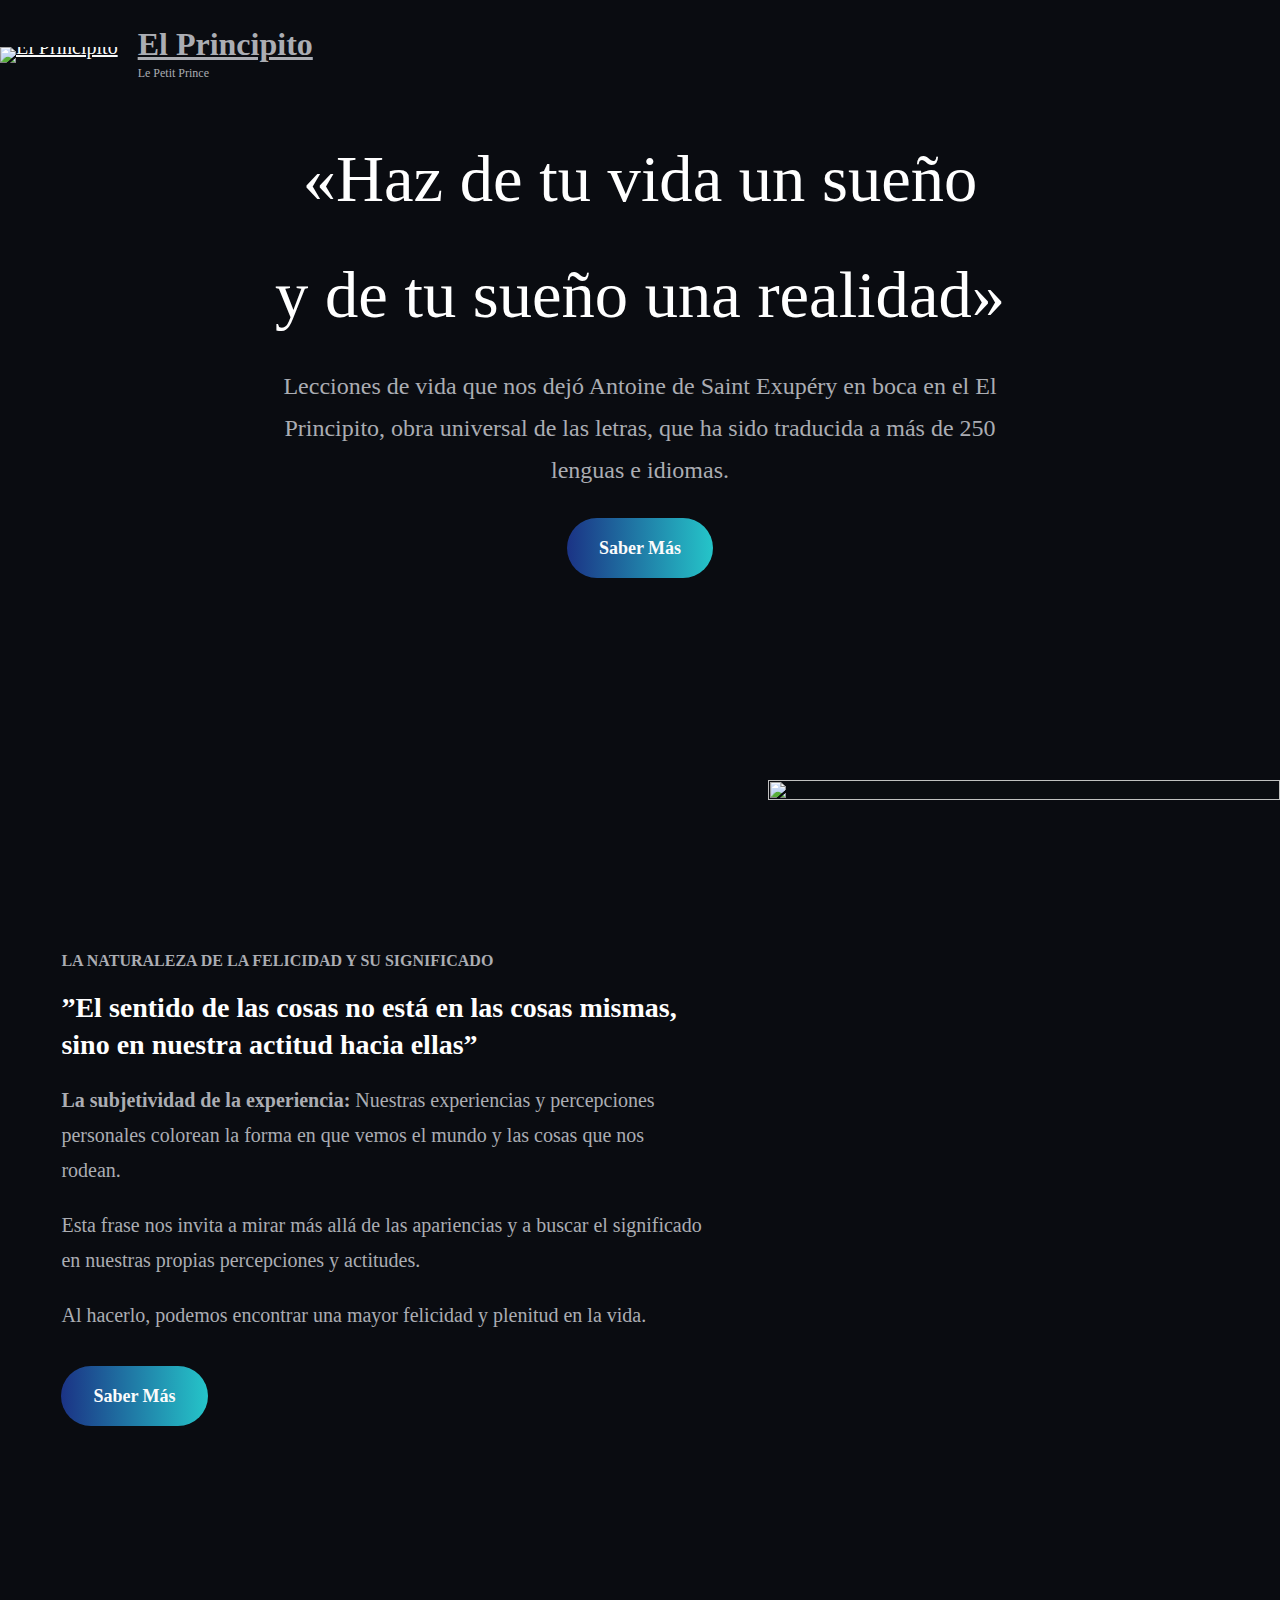
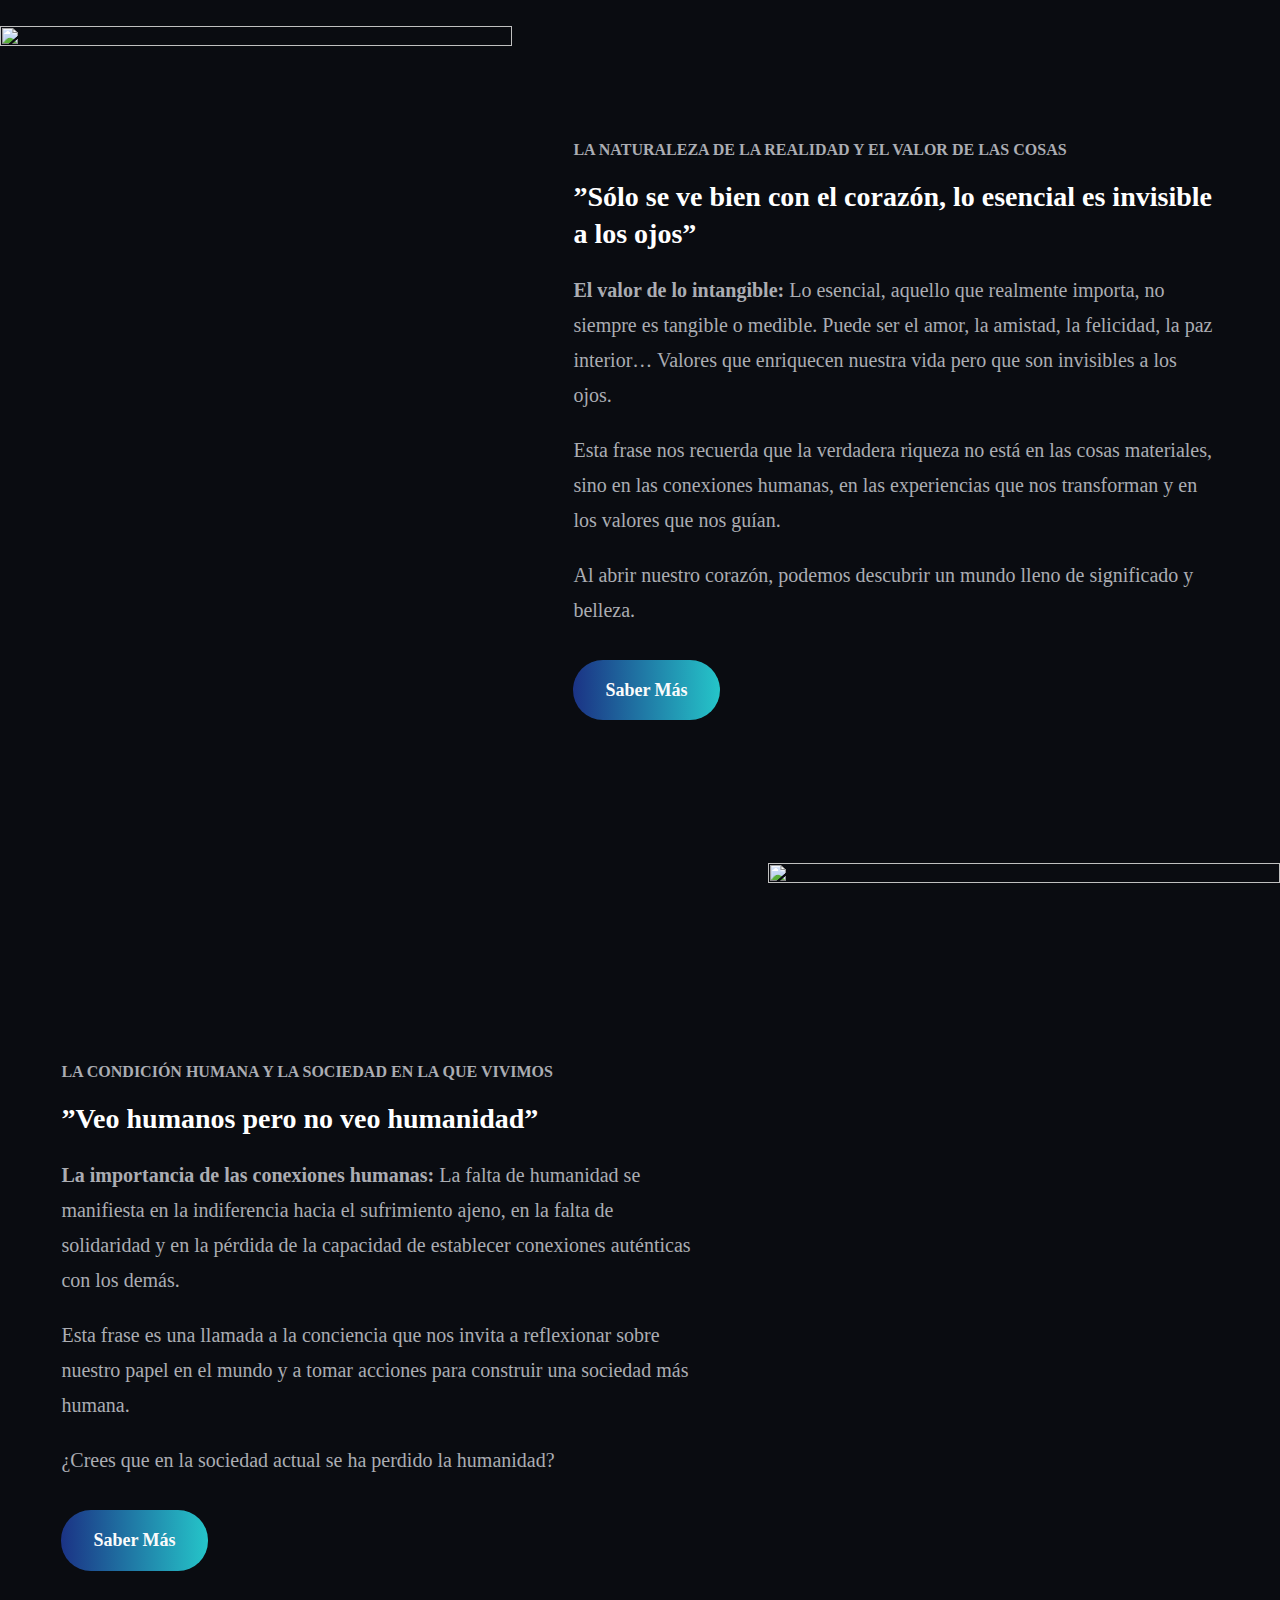
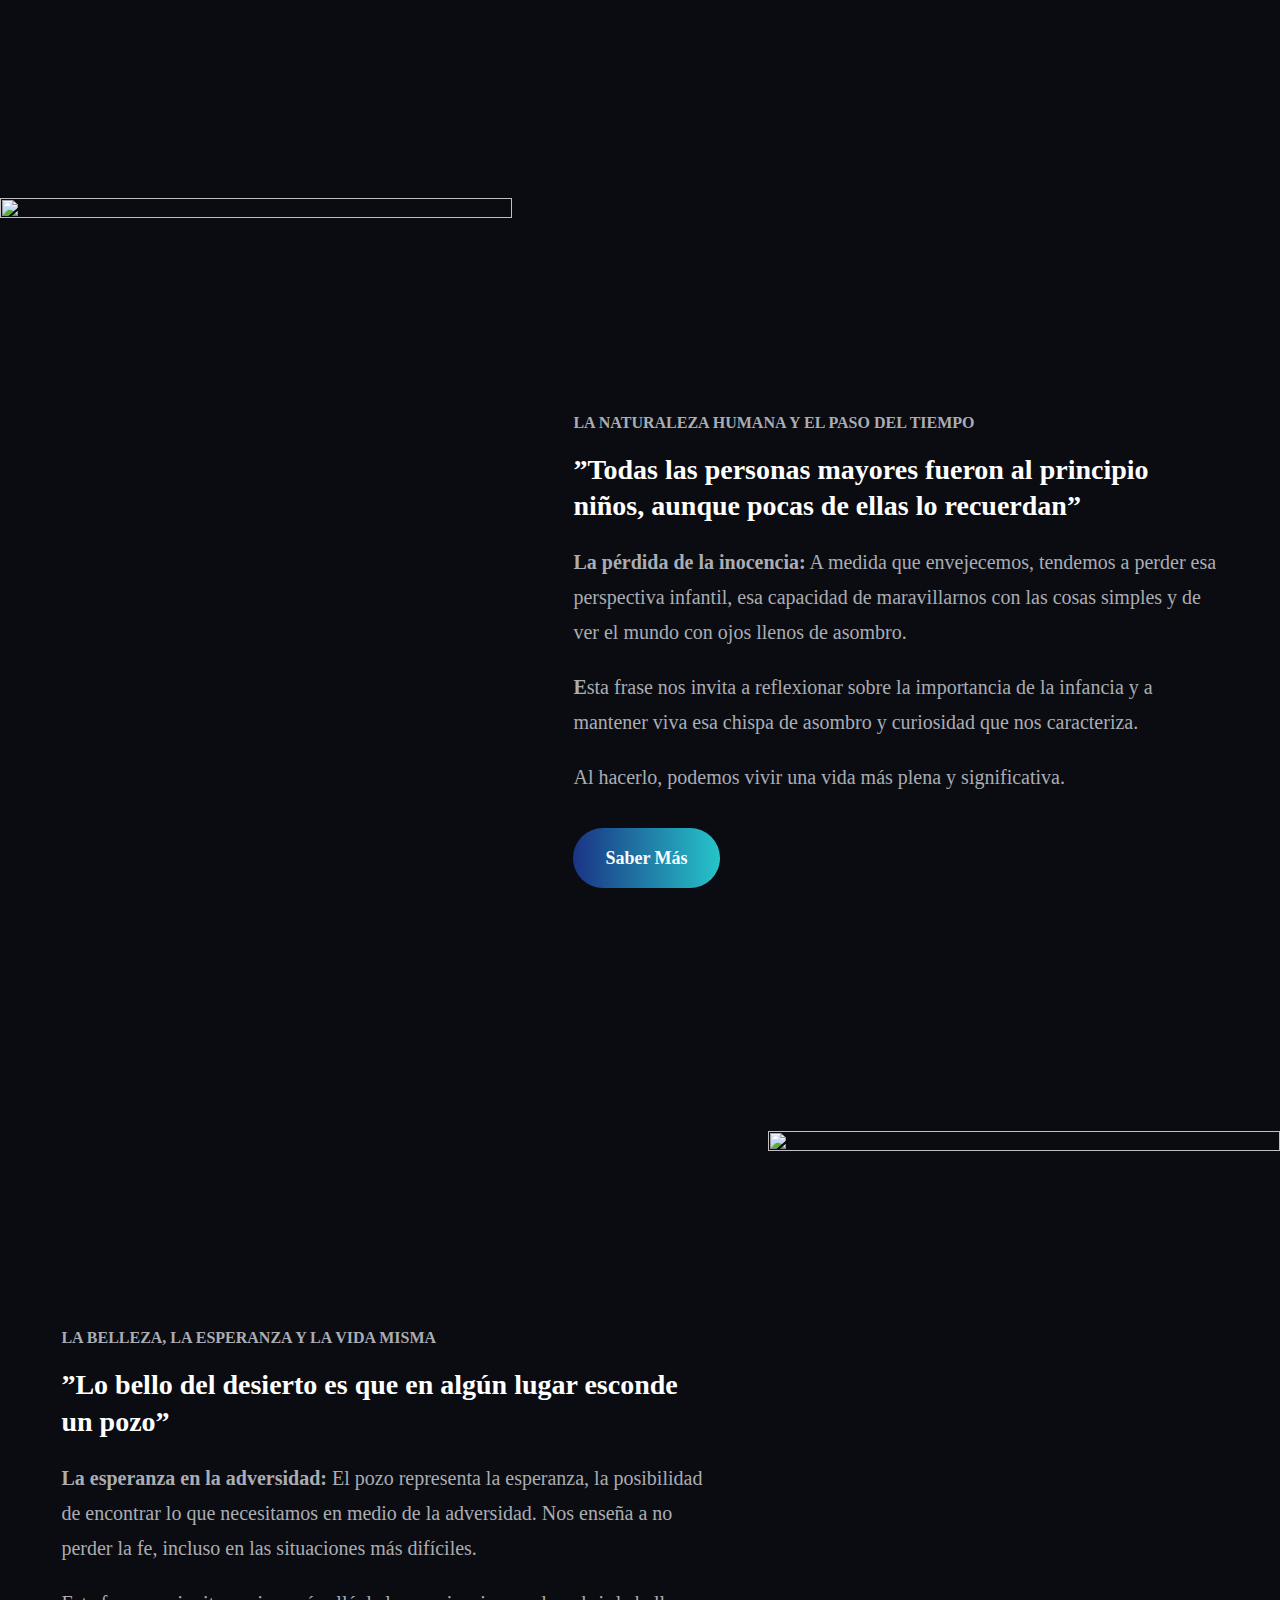
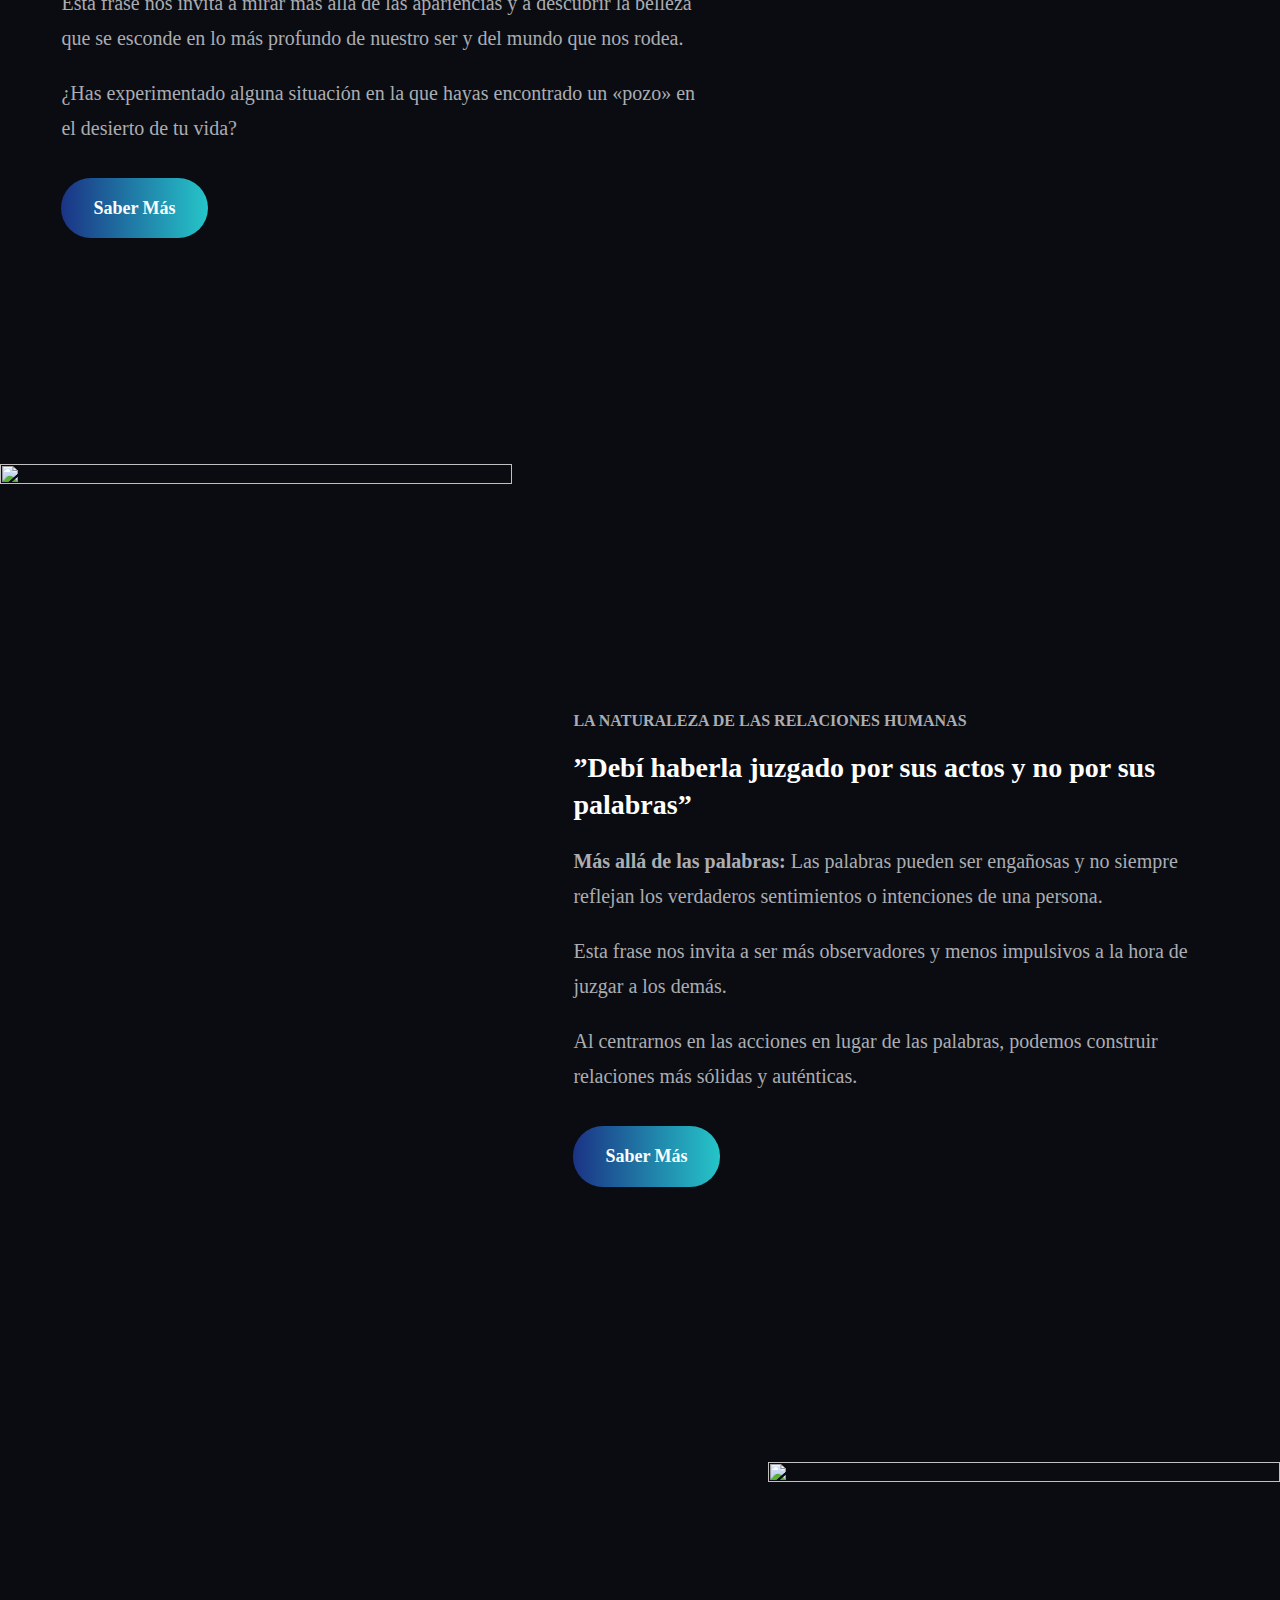
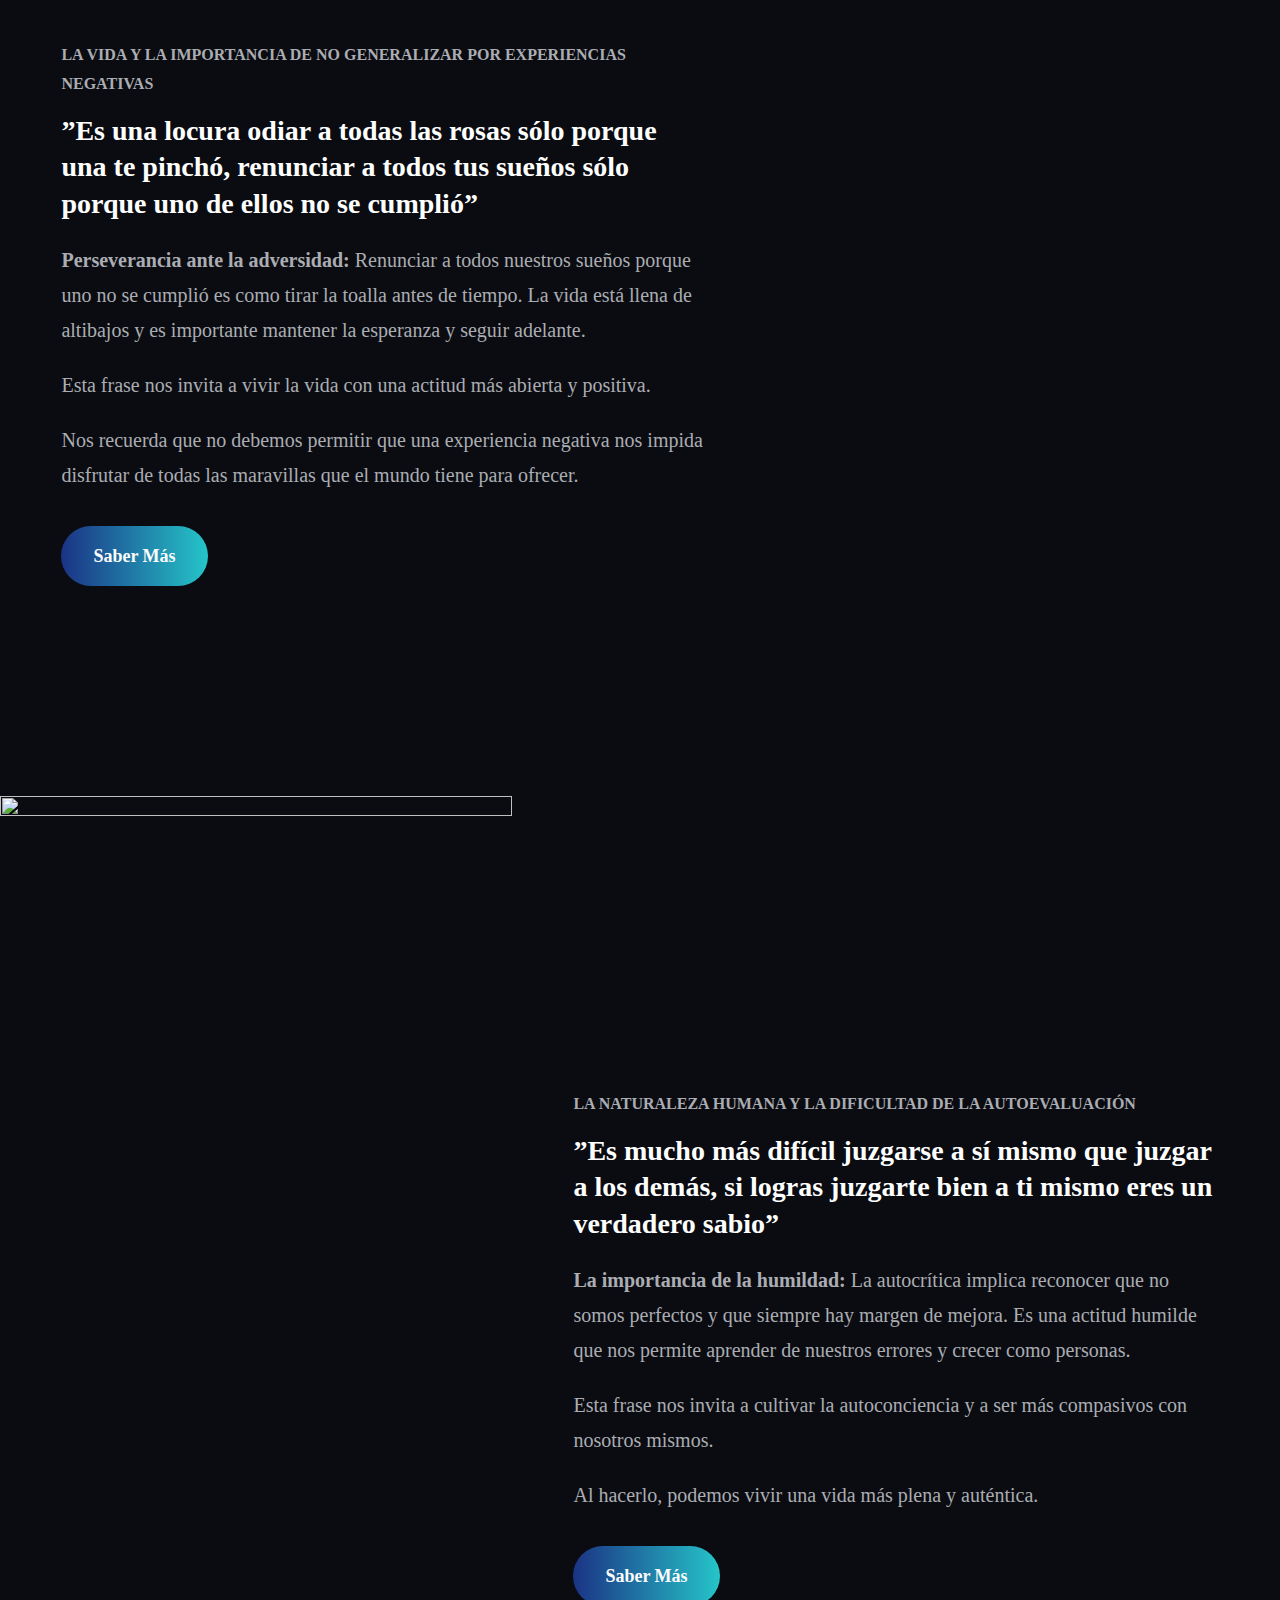
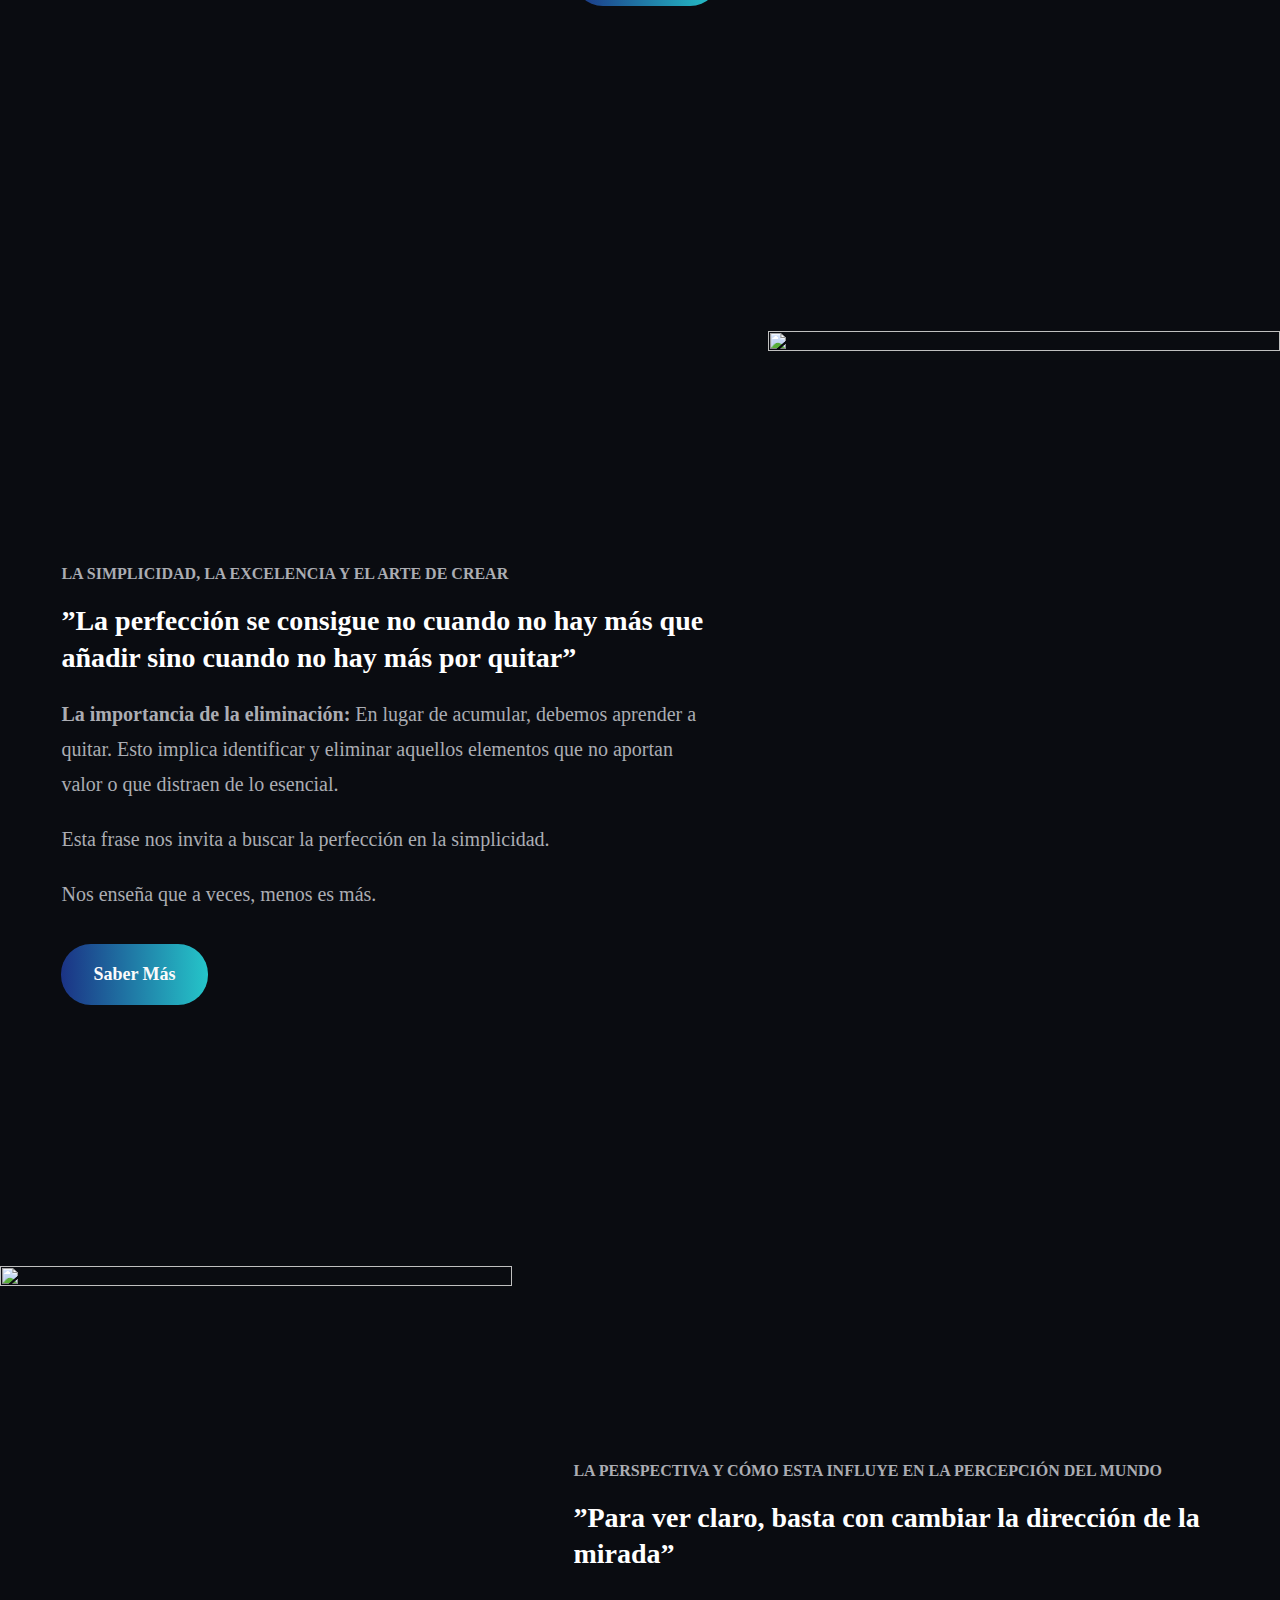
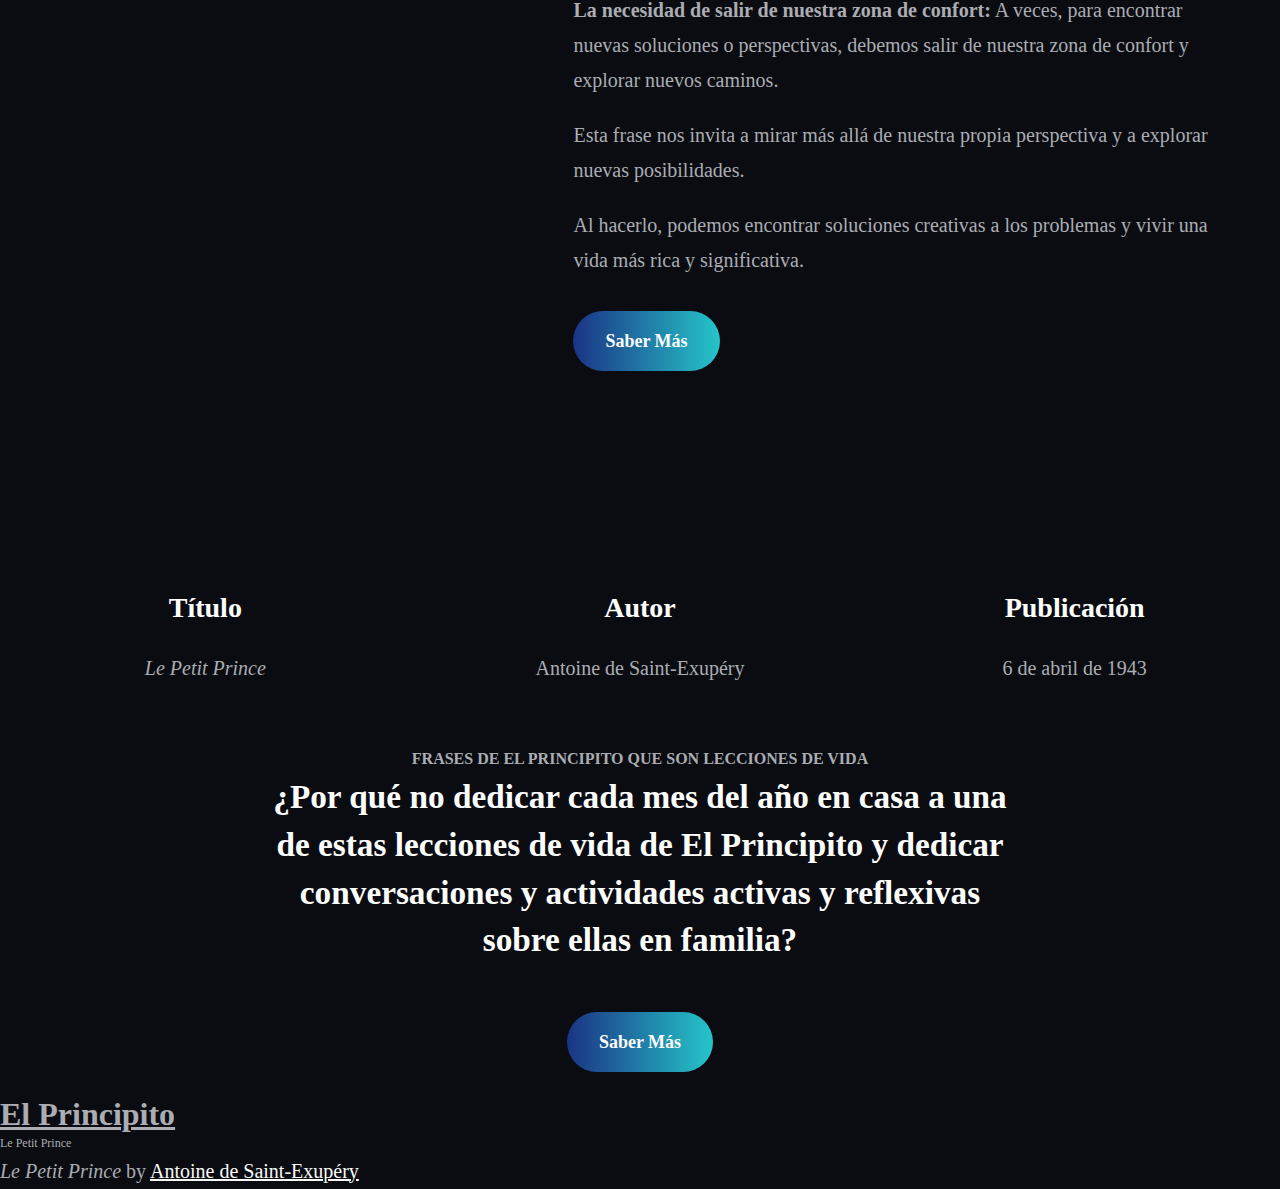
==== index.html @ 92336f05 "El Principito" ====
<!DOCTYPE html>
<html lang="es">
<head>
	<meta charset="UTF-8">
	<meta name="viewport" content="width=device-width, initial-scale=1">
<meta name="robots" content="max-image-preview:large">
<title>El Principito &#8211; Le Petit Prince</title>
<link rel="dns-prefetch" href="https:">
<link rel="alternate" type="application/rss+xml" title="El Principito &raquo; Feed" href="https:/feed/">
<link rel="alternate" type="application/rss+xml" title="El Principito &raquo; Feed de los comentarios" href="https:/comments/feed/">
<script>
window._wpemojiSettings = {"baseUrl":"https:\/\/s.w.org\/images\/core\/emoji\/15.0.3\/72x72\/","ext":".png","svgUrl":"https:\/\/s.w.org\/images\/core\/emoji\/15.0.3\/svg\/","svgExt":".svg","source":{"concatemoji":"https:\/wp-includes\/js\/wp-emoji-release.min.js?ver=6.6.2"}};
/*! This file is auto-generated */
!function(i,n){var o,s,e;function c(e){try{var t={supportTests:e,timestamp:(new Date).valueOf()};sessionStorage.setItem(o,JSON.stringify(t))}catch(e){}}function p(e,t,n){e.clearRect(0,0,e.canvas.width,e.canvas.height),e.fillText(t,0,0);var t=new Uint32Array(e.getImageData(0,0,e.canvas.width,e.canvas.height).data),r=(e.clearRect(0,0,e.canvas.width,e.canvas.height),e.fillText(n,0,0),new Uint32Array(e.getImageData(0,0,e.canvas.width,e.canvas.height).data));return t.every(function(e,t){return e===r[t]})}function u(e,t,n){switch(t){case"flag":return n(e,"🏳️‍⚧️","🏳️​⚧️")?!1:!n(e,"🇺🇳","🇺​🇳")&&!n(e,"🏴󠁧󠁢󠁥󠁮󠁧󠁿","🏴​󠁧​󠁢​󠁥​󠁮​󠁧​󠁿");case"emoji":return!n(e,"🐦‍⬛","🐦​⬛")}return!1}function f(e,t,n){var r="undefined"!=typeof WorkerGlobalScope&&self instanceof WorkerGlobalScope?new OffscreenCanvas(300,150):i.createElement("canvas"),a=r.getContext("2d",{willReadFrequently:!0}),o=(a.textBaseline="top",a.font="600 32px Arial",{});return e.forEach(function(e){o[e]=t(a,e,n)}),o}function t(e){var t=i.createElement("script");t.src=e,t.defer=!0,i.head.appendChild(t)}"undefined"!=typeof Promise&&(o="wpEmojiSettingsSupports",s=["flag","emoji"],n.supports={everything:!0,everythingExceptFlag:!0},e=new Promise(function(e){i.addEventListener("DOMContentLoaded",e,{once:!0})}),new Promise(function(t){var n=function(){try{var e=JSON.parse(sessionStorage.getItem(o));if("object"==typeof e&&"number"==typeof e.timestamp&&(new Date).valueOf()<e.timestamp+604800&&"object"==typeof e.supportTests)return e.supportTests}catch(e){}return null}();if(!n){if("undefined"!=typeof Worker&&"undefined"!=typeof OffscreenCanvas&&"undefined"!=typeof URL&&URL.createObjectURL&&"undefined"!=typeof Blob)try{var e="postMessage("+f.toString()+"("+[JSON.stringify(s),u.toString(),p.toString()].join(",")+"));",r=new Blob([e],{type:"text/javascript"}),a=new Worker(URL.createObjectURL(r),{name:"wpTestEmojiSupports"});return void(a.onmessage=function(e){c(n=e.data),a.terminate(),t(n)})}catch(e){}c(n=f(s,u,p))}t(n)}).then(function(e){for(var t in e)n.supports[t]=e[t],n.supports.everything=n.supports.everything&&n.supports[t],"flag"!==t&&(n.supports.everythingExceptFlag=n.supports.everythingExceptFlag&&n.supports[t]);n.supports.everythingExceptFlag=n.supports.everythingExceptFlag&&!n.supports.flag,n.DOMReady=!1,n.readyCallback=function(){n.DOMReady=!0}}).then(function(){return e}).then(function(){var e;n.supports.everything||(n.readyCallback(),(e=n.source||{}).concatemoji?t(e.concatemoji):e.wpemoji&&e.twemoji&&(t(e.twemoji),t(e.wpemoji)))}))}((window,document),window._wpemojiSettings);
</script>
<style id="wp-block-site-logo-inline-css">.wp-block-site-logo{box-sizing:border-box;line-height:0}.wp-block-site-logo a{display:inline-block;line-height:0}.wp-block-site-logo.is-default-size img{height:auto;width:120px}.wp-block-site-logo img{height:auto;max-width:100%}.wp-block-site-logo a,.wp-block-site-logo img{border-radius:inherit}.wp-block-site-logo.aligncenter{margin-left:auto;margin-right:auto;text-align:center}:root :where(.wp-block-site-logo.is-style-rounded){border-radius:9999px}</style>
<style id="wp-block-site-title-inline-css">:root :where(.wp-block-site-title a){color:inherit}</style>
<style id="wp-block-group-inline-css">.wp-block-group{box-sizing:border-box}:where(.wp-block-group.wp-block-group-is-layout-constrained){position:relative}</style>
<style id="wp-block-group-theme-inline-css">:where(.wp-block-group.has-background){padding:1.25em 2.375em}</style>
<style id="wp-block-template-part-theme-inline-css">:root :where(.wp-block-template-part.has-background){margin-bottom:0;margin-top:0;padding:1.25em 2.375em}</style>
<style id="wp-block-heading-inline-css">h1.has-background,h2.has-background,h3.has-background,h4.has-background,h5.has-background,h6.has-background{padding:1.25em 2.375em}h1.has-text-align-left[style*=writing-mode]:where([style*=vertical-lr]),h1.has-text-align-right[style*=writing-mode]:where([style*=vertical-rl]),h2.has-text-align-left[style*=writing-mode]:where([style*=vertical-lr]),h2.has-text-align-right[style*=writing-mode]:where([style*=vertical-rl]),h3.has-text-align-left[style*=writing-mode]:where([style*=vertical-lr]),h3.has-text-align-right[style*=writing-mode]:where([style*=vertical-rl]),h4.has-text-align-left[style*=writing-mode]:where([style*=vertical-lr]),h4.has-text-align-right[style*=writing-mode]:where([style*=vertical-rl]),h5.has-text-align-left[style*=writing-mode]:where([style*=vertical-lr]),h5.has-text-align-right[style*=writing-mode]:where([style*=vertical-rl]),h6.has-text-align-left[style*=writing-mode]:where([style*=vertical-lr]),h6.has-text-align-right[style*=writing-mode]:where([style*=vertical-rl]){rotate:180deg}</style>
<style id="wp-block-paragraph-inline-css">.is-small-text{font-size:.875em}.is-regular-text{font-size:1em}.is-large-text{font-size:2.25em}.is-larger-text{font-size:3em}.has-drop-cap:not(:focus):first-letter{float:left;font-size:8.4em;font-style:normal;font-weight:100;line-height:.68;margin:.05em .1em 0 0;text-transform:uppercase}body.rtl .has-drop-cap:not(:focus):first-letter{float:none;margin-left:.1em}p.has-drop-cap.has-background{overflow:hidden}:root :where(p.has-background){padding:1.25em 2.375em}:where(p.has-text-color:not(.has-link-color)) a{color:inherit}p.has-text-align-left[style*="writing-mode:vertical-lr"],p.has-text-align-right[style*="writing-mode:vertical-rl"]{rotate:180deg}</style>
<style id="wp-block-button-inline-css">.wp-block-button__link{box-sizing:border-box;cursor:pointer;display:inline-block;text-align:center;word-break:break-word}.wp-block-button__link.aligncenter{text-align:center}.wp-block-button__link.alignright{text-align:right}:where(.wp-block-button__link){border-radius:9999px;box-shadow:none;padding:calc(.667em + 2px) calc(1.333em + 2px);text-decoration:none}.wp-block-button[style*=text-decoration] .wp-block-button__link{text-decoration:inherit}.wp-block-buttons>.wp-block-button.has-custom-width{max-width:none}.wp-block-buttons>.wp-block-button.has-custom-width .wp-block-button__link{width:100%}.wp-block-buttons>.wp-block-button.has-custom-font-size .wp-block-button__link{font-size:inherit}.wp-block-buttons>.wp-block-button.wp-block-button__width-25{width:calc(25% - var(--wp--style--block-gap, .5em)*.75)}.wp-block-buttons>.wp-block-button.wp-block-button__width-50{width:calc(50% - var(--wp--style--block-gap, .5em)*.5)}.wp-block-buttons>.wp-block-button.wp-block-button__width-75{width:calc(75% - var(--wp--style--block-gap, .5em)*.25)}.wp-block-buttons>.wp-block-button.wp-block-button__width-100{flex-basis:100%;width:100%}.wp-block-buttons.is-vertical>.wp-block-button.wp-block-button__width-25{width:25%}.wp-block-buttons.is-vertical>.wp-block-button.wp-block-button__width-50{width:50%}.wp-block-buttons.is-vertical>.wp-block-button.wp-block-button__width-75{width:75%}.wp-block-button.is-style-squared,.wp-block-button__link.wp-block-button.is-style-squared{border-radius:0}.wp-block-button.no-border-radius,.wp-block-button__link.no-border-radius{border-radius:0!important}:root :where(.wp-block-button .wp-block-button__link.is-style-outline),:root :where(.wp-block-button.is-style-outline>.wp-block-button__link){border:2px solid;padding:.667em 1.333em}:root :where(.wp-block-button .wp-block-button__link.is-style-outline:not(.has-text-color)),:root :where(.wp-block-button.is-style-outline>.wp-block-button__link:not(.has-text-color)){color:currentColor}:root :where(.wp-block-button .wp-block-button__link.is-style-outline:not(.has-background)),:root :where(.wp-block-button.is-style-outline>.wp-block-button__link:not(.has-background)){background-color:initial;background-image:none}</style>
<style id="wp-block-buttons-inline-css">.wp-block-buttons.is-vertical{flex-direction:column}.wp-block-buttons.is-vertical>.wp-block-button:last-child{margin-bottom:0}.wp-block-buttons>.wp-block-button{display:inline-block;margin:0}.wp-block-buttons.is-content-justification-left{justify-content:flex-start}.wp-block-buttons.is-content-justification-left.is-vertical{align-items:flex-start}.wp-block-buttons.is-content-justification-center{justify-content:center}.wp-block-buttons.is-content-justification-center.is-vertical{align-items:center}.wp-block-buttons.is-content-justification-right{justify-content:flex-end}.wp-block-buttons.is-content-justification-right.is-vertical{align-items:flex-end}.wp-block-buttons.is-content-justification-space-between{justify-content:space-between}.wp-block-buttons.aligncenter{text-align:center}.wp-block-buttons:not(.is-content-justification-space-between,.is-content-justification-right,.is-content-justification-left,.is-content-justification-center) .wp-block-button.aligncenter{margin-left:auto;margin-right:auto;width:100%}.wp-block-buttons[style*=text-decoration] .wp-block-button,.wp-block-buttons[style*=text-decoration] .wp-block-button__link{text-decoration:inherit}.wp-block-buttons.has-custom-font-size .wp-block-button__link{font-size:inherit}.wp-block-button.aligncenter{text-align:center}</style>
<link rel="stylesheet" id="wp-block-cover-css" href="https:/wp-includes/blocks/cover/style.min.css?ver=6.6.2" media="all">
<style id="wp-block-video-inline-css">.wp-block-video{box-sizing:border-box}.wp-block-video video{vertical-align:middle;width:100%}@supports (position:sticky){.wp-block-video [poster]{object-fit:cover}}.wp-block-video.aligncenter{text-align:center}.wp-block-video :where(figcaption){margin-bottom:1em;margin-top:.5em}</style>
<style id="wp-block-video-theme-inline-css">.wp-block-video :where(figcaption){color:#555;font-size:13px;text-align:center}.is-dark-theme .wp-block-video :where(figcaption){color:#ffffffa6}.wp-block-video{margin:0 0 1em}</style>
<style id="wp-block-media-text-inline-css">.wp-block-media-text{box-sizing:border-box;
  /*!rtl:begin:ignore*/direction:ltr;
  /*!rtl:end:ignore*/display:grid;grid-template-columns:50% 1fr;grid-template-rows:auto}.wp-block-media-text.has-media-on-the-right{grid-template-columns:1fr 50%}.wp-block-media-text.is-vertically-aligned-top>.wp-block-media-text__content,.wp-block-media-text.is-vertically-aligned-top>.wp-block-media-text__media{align-self:start}.wp-block-media-text.is-vertically-aligned-center>.wp-block-media-text__content,.wp-block-media-text.is-vertically-aligned-center>.wp-block-media-text__media,.wp-block-media-text>.wp-block-media-text__content,.wp-block-media-text>.wp-block-media-text__media{align-self:center}.wp-block-media-text.is-vertically-aligned-bottom>.wp-block-media-text__content,.wp-block-media-text.is-vertically-aligned-bottom>.wp-block-media-text__media{align-self:end}.wp-block-media-text>.wp-block-media-text__media{
  /*!rtl:begin:ignore*/grid-column:1;grid-row:1;
  /*!rtl:end:ignore*/margin:0}.wp-block-media-text>.wp-block-media-text__content{direction:ltr;
  /*!rtl:begin:ignore*/grid-column:2;grid-row:1;
  /*!rtl:end:ignore*/padding:0 8%;word-break:break-word}.wp-block-media-text.has-media-on-the-right>.wp-block-media-text__media{
  /*!rtl:begin:ignore*/grid-column:2;grid-row:1
  /*!rtl:end:ignore*/}.wp-block-media-text.has-media-on-the-right>.wp-block-media-text__content{
  /*!rtl:begin:ignore*/grid-column:1;grid-row:1
  /*!rtl:end:ignore*/}.wp-block-media-text__media img,.wp-block-media-text__media video{height:auto;max-width:unset;vertical-align:middle;width:100%}.wp-block-media-text.is-image-fill>.wp-block-media-text__media{background-size:cover;height:100%;min-height:250px}.wp-block-media-text.is-image-fill>.wp-block-media-text__media>a{display:block;height:100%}.wp-block-media-text.is-image-fill>.wp-block-media-text__media img{height:1px;margin:-1px;overflow:hidden;padding:0;position:absolute;width:1px;clip:rect(0,0,0,0);border:0}@media (max-width:600px){.wp-block-media-text.is-stacked-on-mobile{grid-template-columns:100%!important}.wp-block-media-text.is-stacked-on-mobile>.wp-block-media-text__media{grid-column:1;grid-row:1}.wp-block-media-text.is-stacked-on-mobile>.wp-block-media-text__content{grid-column:1;grid-row:2}}</style>
<style id="wp-block-columns-inline-css">.wp-block-columns{align-items:normal!important;box-sizing:border-box;display:flex;flex-wrap:wrap!important}@media (min-width:782px){.wp-block-columns{flex-wrap:nowrap!important}}.wp-block-columns.are-vertically-aligned-top{align-items:flex-start}.wp-block-columns.are-vertically-aligned-center{align-items:center}.wp-block-columns.are-vertically-aligned-bottom{align-items:flex-end}@media (max-width:781px){.wp-block-columns:not(.is-not-stacked-on-mobile)>.wp-block-column{flex-basis:100%!important}}@media (min-width:782px){.wp-block-columns:not(.is-not-stacked-on-mobile)>.wp-block-column{flex-basis:0;flex-grow:1}.wp-block-columns:not(.is-not-stacked-on-mobile)>.wp-block-column[style*=flex-basis]{flex-grow:0}}.wp-block-columns.is-not-stacked-on-mobile{flex-wrap:nowrap!important}.wp-block-columns.is-not-stacked-on-mobile>.wp-block-column{flex-basis:0;flex-grow:1}.wp-block-columns.is-not-stacked-on-mobile>.wp-block-column[style*=flex-basis]{flex-grow:0}:where(.wp-block-columns){margin-bottom:1.75em}:where(.wp-block-columns.has-background){padding:1.25em 2.375em}.wp-block-column{flex-grow:1;min-width:0;overflow-wrap:break-word;word-break:break-word}.wp-block-column.is-vertically-aligned-top{align-self:flex-start}.wp-block-column.is-vertically-aligned-center{align-self:center}.wp-block-column.is-vertically-aligned-bottom{align-self:flex-end}.wp-block-column.is-vertically-aligned-stretch{align-self:stretch}.wp-block-column.is-vertically-aligned-bottom,.wp-block-column.is-vertically-aligned-center,.wp-block-column.is-vertically-aligned-top{width:100%}</style>
<style id="wp-emoji-styles-inline-css">img.wp-smiley, img.emoji {
		display: inline !important;
		border: none !important;
		box-shadow: none !important;
		height: 1em !important;
		width: 1em !important;
		margin: 0 0.07em !important;
		vertical-align: -0.1em !important;
		background: none !important;
		padding: 0 !important;
	}</style>
<style id="wp-block-library-inline-css">:root{--wp-admin-theme-color:#007cba;--wp-admin-theme-color--rgb:0,124,186;--wp-admin-theme-color-darker-10:#006ba1;--wp-admin-theme-color-darker-10--rgb:0,107,161;--wp-admin-theme-color-darker-20:#005a87;--wp-admin-theme-color-darker-20--rgb:0,90,135;--wp-admin-border-width-focus:2px;--wp-block-synced-color:#7a00df;--wp-block-synced-color--rgb:122,0,223;--wp-bound-block-color:var(--wp-block-synced-color)}@media (min-resolution:192dpi){:root{--wp-admin-border-width-focus:1.5px}}.wp-element-button{cursor:pointer}:root{--wp--preset--font-size--normal:16px;--wp--preset--font-size--huge:42px}:root .has-very-light-gray-background-color{background-color:#eee}:root .has-very-dark-gray-background-color{background-color:#313131}:root .has-very-light-gray-color{color:#eee}:root .has-very-dark-gray-color{color:#313131}:root .has-vivid-green-cyan-to-vivid-cyan-blue-gradient-background{background:linear-gradient(135deg,#00d084,#0693e3)}:root .has-purple-crush-gradient-background{background:linear-gradient(135deg,#34e2e4,#4721fb 50%,#ab1dfe)}:root .has-hazy-dawn-gradient-background{background:linear-gradient(135deg,#faaca8,#dad0ec)}:root .has-subdued-olive-gradient-background{background:linear-gradient(135deg,#fafae1,#67a671)}:root .has-atomic-cream-gradient-background{background:linear-gradient(135deg,#fdd79a,#004a59)}:root .has-nightshade-gradient-background{background:linear-gradient(135deg,#330968,#31cdcf)}:root .has-midnight-gradient-background{background:linear-gradient(135deg,#020381,#2874fc)}.has-regular-font-size{font-size:1em}.has-larger-font-size{font-size:2.625em}.has-normal-font-size{font-size:var(--wp--preset--font-size--normal)}.has-huge-font-size{font-size:var(--wp--preset--font-size--huge)}.has-text-align-center{text-align:center}.has-text-align-left{text-align:left}.has-text-align-right{text-align:right}#end-resizable-editor-section{display:none}.aligncenter{clear:both}.items-justified-left{justify-content:flex-start}.items-justified-center{justify-content:center}.items-justified-right{justify-content:flex-end}.items-justified-space-between{justify-content:space-between}.screen-reader-text{border:0;clip:rect(1px,1px,1px,1px);clip-path:inset(50%);height:1px;margin:-1px;overflow:hidden;padding:0;position:absolute;width:1px;word-wrap:normal!important}.screen-reader-text:focus{background-color:#ddd;clip:auto!important;clip-path:none;color:#444;display:block;font-size:1em;height:auto;left:5px;line-height:normal;padding:15px 23px 14px;text-decoration:none;top:5px;width:auto;z-index:100000}html :where(.has-border-color){border-style:solid}html :where([style*=border-top-color]){border-top-style:solid}html :where([style*=border-right-color]){border-right-style:solid}html :where([style*=border-bottom-color]){border-bottom-style:solid}html :where([style*=border-left-color]){border-left-style:solid}html :where([style*=border-width]){border-style:solid}html :where([style*=border-top-width]){border-top-style:solid}html :where([style*=border-right-width]){border-right-style:solid}html :where([style*=border-bottom-width]){border-bottom-style:solid}html :where([style*=border-left-width]){border-left-style:solid}html :where(img[class*=wp-image-]){height:auto;max-width:100%}:where(figure){margin:0 0 1em}html :where(.is-position-sticky){--wp-admin--admin-bar--position-offset:var(--wp-admin--admin-bar--height,0px)}@media screen and (max-width:600px){html :where(.is-position-sticky){--wp-admin--admin-bar--position-offset:0px}}</style>
<style id="global-styles-inline-css">:root{--wp--preset--aspect-ratio--square: 1;--wp--preset--aspect-ratio--4-3: 4/3;--wp--preset--aspect-ratio--3-4: 3/4;--wp--preset--aspect-ratio--3-2: 3/2;--wp--preset--aspect-ratio--2-3: 2/3;--wp--preset--aspect-ratio--16-9: 16/9;--wp--preset--aspect-ratio--9-16: 9/16;--wp--preset--color--black: #000000;--wp--preset--color--cyan-bluish-gray: #abb8c3;--wp--preset--color--white: #ffffff;--wp--preset--color--pale-pink: #f78da7;--wp--preset--color--vivid-red: #cf2e2e;--wp--preset--color--luminous-vivid-orange: #ff6900;--wp--preset--color--luminous-vivid-amber: #fcb900;--wp--preset--color--light-green-cyan: #7bdcb5;--wp--preset--color--vivid-green-cyan: #00d084;--wp--preset--color--pale-cyan-blue: #8ed1fc;--wp--preset--color--vivid-cyan-blue: #0693e3;--wp--preset--color--vivid-purple: #9b51e0;--wp--preset--color--background: #0A0C11;--wp--preset--color--foreground: #ffffff;--wp--preset--color--primary: #2292b1;--wp--preset--color--secondary: #222222;--wp--preset--color--tertiary: #0a0a0a;--wp--preset--color--text-link: #fafafa;--wp--preset--color--body-text: #abadb3;--wp--preset--color--meta: #666666;--wp--preset--color--border-color: #323438;--wp--preset--color--color-light: #fbfbfb;--wp--preset--color--color-dark: #000000;--wp--preset--color--footer-text: #999999;--wp--preset--color--footer-border-dark: #313131;--wp--preset--color--gray: #cccccc;--wp--preset--color--patrick-blue: #1b3385;--wp--preset--color--blue-green: #25c5c9;--wp--preset--gradient--vivid-cyan-blue-to-vivid-purple: linear-gradient(135deg,rgba(6,147,227,1) 0%,rgb(155,81,224) 100%);--wp--preset--gradient--light-green-cyan-to-vivid-green-cyan: linear-gradient(135deg,rgb(122,220,180) 0%,rgb(0,208,130) 100%);--wp--preset--gradient--luminous-vivid-amber-to-luminous-vivid-orange: linear-gradient(135deg,rgba(252,185,0,1) 0%,rgba(255,105,0,1) 100%);--wp--preset--gradient--luminous-vivid-orange-to-vivid-red: linear-gradient(135deg,rgba(255,105,0,1) 0%,rgb(207,46,46) 100%);--wp--preset--gradient--very-light-gray-to-cyan-bluish-gray: linear-gradient(135deg,rgb(238,238,238) 0%,rgb(169,184,195) 100%);--wp--preset--gradient--cool-to-warm-spectrum: linear-gradient(135deg,rgb(74,234,220) 0%,rgb(151,120,209) 20%,rgb(207,42,186) 40%,rgb(238,44,130) 60%,rgb(251,105,98) 80%,rgb(254,248,76) 100%);--wp--preset--gradient--blush-light-purple: linear-gradient(135deg,rgb(255,206,236) 0%,rgb(152,150,240) 100%);--wp--preset--gradient--blush-bordeaux: linear-gradient(135deg,rgb(254,205,165) 0%,rgb(254,45,45) 50%,rgb(107,0,62) 100%);--wp--preset--gradient--luminous-dusk: linear-gradient(135deg,rgb(255,203,112) 0%,rgb(199,81,192) 50%,rgb(65,88,208) 100%);--wp--preset--gradient--pale-ocean: linear-gradient(135deg,rgb(255,245,203) 0%,rgb(182,227,212) 50%,rgb(51,167,181) 100%);--wp--preset--gradient--electric-grass: linear-gradient(135deg,rgb(202,248,128) 0%,rgb(113,206,126) 100%);--wp--preset--gradient--midnight: linear-gradient(135deg,rgb(2,3,129) 0%,rgb(40,116,252) 100%);--wp--preset--gradient--horizontal-patrick-blue-to-blue-green: linear-gradient(to right,var(--wp--preset--color--patrick-blue) 0%,var(--wp--preset--color--blue-green) 100%);--wp--preset--font-size--small: 15px;--wp--preset--font-size--medium: 16px;--wp--preset--font-size--large: clamp(24px,4.2vw,32px);--wp--preset--font-size--x-large: 42px;--wp--preset--font-size--tiny: 13px;--wp--preset--font-size--extra-small: 14px;--wp--preset--font-size--upper-heading: 18px;--wp--preset--font-size--normal: clamp(18px,1.6vw,20px);--wp--preset--font-size--content-heading: clamp(22px,3vw,24px);--wp--preset--font-size--extra-large: clamp(28px,6vw,36px);--wp--preset--font-size--product-heading: clamp(32px,4.8vw,42px);--wp--preset--font-size--huge: clamp(42px,5.2vw,80px);--wp--preset--font-size--colossal: clamp(46px,5.2vw,110px);--wp--preset--font-family--poppins: "Poppins", serif;--wp--preset--spacing--20: 0.44rem;--wp--preset--spacing--30: 0.67rem;--wp--preset--spacing--40: 1rem;--wp--preset--spacing--50: 1.5rem;--wp--preset--spacing--60: 2.25rem;--wp--preset--spacing--70: 3.38rem;--wp--preset--spacing--80: 5.06rem;--wp--preset--shadow--natural: 6px 6px 9px rgba(0, 0, 0, 0.2);--wp--preset--shadow--deep: 12px 12px 50px rgba(0, 0, 0, 0.4);--wp--preset--shadow--sharp: 6px 6px 0px rgba(0, 0, 0, 0.2);--wp--preset--shadow--outlined: 6px 6px 0px -3px rgba(255, 255, 255, 1), 6px 6px rgba(0, 0, 0, 1);--wp--preset--shadow--crisp: 6px 6px 0px rgba(0, 0, 0, 1);--wp--custom--spacing--tiny: clamp(21px, 2vw, 28px);--wp--custom--spacing--extra-small: clamp(28px, 3.5vw, 35px);--wp--custom--spacing--wp-comment-horizontal: clamp(30px, 3.7vw, 70px);--wp--custom--spacing--wp-comment-vertical: clamp(30px, 3.5vw, 49px);--wp--custom--spacing--wp-block-sidebar: clamp(7px,3.5vw,60px);--wp--custom--spacing--wp-block-sidebar-widget: clamp(35px, 3.5vw, 49px);--wp--custom--spacing--wp-block-page-numbers: clamp(49px, 3.3vw, 63px);--wp--custom--spacing--wp-footer-vertical: clamp(30px, 4vw, 70px);--wp--custom--spacing--normal: clamp(30px, 3.5vw, 40px);--wp--custom--spacing--small: max(1.75rem, 5vw);--wp--custom--spacing--medium: clamp(2rem, 8vw, calc(4 * var(--wp--style--block-gap)));--wp--custom--spacing--large: clamp(3.5rem, 10vw, 5.0625rem);--wp--custom--spacing--outer: var(--wp--custom--spacing--small, 1.25rem);--wp--custom--spacing--section-block-top: clamp(42px, 7.5vw, 140px);--wp--custom--spacing--section-block-bottom: clamp(12px, 5.5vw, 70px);--wp--custom--spacing--section-pricing-content: clamp(21px, 5.5vw, 42px);--wp--custom--spacing--main-block-gap: clamp(42px, 4.5vw, 70px);--wp--custom--spacing--testimonial-inner-gap: clamp(35px, 3.5vw, 42px);--wp--custom--spacing--group-heading-bottom-gap: clamp(35px, 3.5vw, 56px);--wp--custom--typography--font-size--heading-one: clamp(36px,3.5vw,58px);--wp--custom--typography--font-size--heading-two: clamp(32px,2.6vw,49px);--wp--custom--typography--font-size--heading-three: clamp(28px,1.9vw,36px);--wp--custom--typography--font-size--heading-four: clamp(24px,2vw,28px);--wp--custom--typography--font-size--heading-five: clamp(22px,1.3vw,24px);--wp--custom--typography--font-size--heading-six: 18px;--wp--custom--typography--font-size--huge-post-title: clamp(38px,4vw,70px);--wp--custom--typography--line-height--heading-one: 1.38;--wp--custom--typography--line-height--heading-two: 1.43;--wp--custom--typography--line-height--heading-three: 1.31;--wp--custom--typography--line-height--heading-four: 1.5;--wp--custom--typography--line-height--heading-five: 1.458333333333333;--wp--custom--typography--line-height--heading-six: 1.56;--wp--custom--typography--line-height--paragraph: 1.75;--wp--custom--typography--line-height--post-title: 1.38;--wp--custom--typography--line-height--extra-small: 21px;--wp--custom--typography--line-height--small: 28px;--wp--custom--typography--line-height--normal: normal;--wp--custom--typography--font-weight--light: 300;--wp--custom--typography--font-weight--regular: 400;--wp--custom--typography--font-weight--medium: 500;--wp--custom--typography--font-weight--bold: 700;--wp--custom--typography--font-weight--black: 900;}:root { --wp--style--global--content-size: 760px;--wp--style--global--wide-size: 1400px; }:where(body) { margin: 0; }.wp-site-blocks > .alignleft { float: left; margin-right: 2em; }.wp-site-blocks > .alignright { float: right; margin-left: 2em; }.wp-site-blocks > .aligncenter { justify-content: center; margin-left: auto; margin-right: auto; }:where(.wp-site-blocks) > * { margin-block-start: 1.5rem; margin-block-end: 0; }:where(.wp-site-blocks) > :first-child { margin-block-start: 0; }:where(.wp-site-blocks) > :last-child { margin-block-end: 0; }:root { --wp--style--block-gap: 1.5rem; }:root :where(.is-layout-flow) > :first-child{margin-block-start: 0;}:root :where(.is-layout-flow) > :last-child{margin-block-end: 0;}:root :where(.is-layout-flow) > *{margin-block-start: 1.5rem;margin-block-end: 0;}:root :where(.is-layout-constrained) > :first-child{margin-block-start: 0;}:root :where(.is-layout-constrained) > :last-child{margin-block-end: 0;}:root :where(.is-layout-constrained) > *{margin-block-start: 1.5rem;margin-block-end: 0;}:root :where(.is-layout-flex){gap: 1.5rem;}:root :where(.is-layout-grid){gap: 1.5rem;}.is-layout-flow > .alignleft{float: left;margin-inline-start: 0;margin-inline-end: 2em;}.is-layout-flow > .alignright{float: right;margin-inline-start: 2em;margin-inline-end: 0;}.is-layout-flow > .aligncenter{margin-left: auto !important;margin-right: auto !important;}.is-layout-constrained > .alignleft{float: left;margin-inline-start: 0;margin-inline-end: 2em;}.is-layout-constrained > .alignright{float: right;margin-inline-start: 2em;margin-inline-end: 0;}.is-layout-constrained > .aligncenter{margin-left: auto !important;margin-right: auto !important;}.is-layout-constrained > :where(:not(.alignleft):not(.alignright):not(.alignfull)){max-width: var(--wp--style--global--content-size);margin-left: auto !important;margin-right: auto !important;}.is-layout-constrained > .alignwide{max-width: var(--wp--style--global--wide-size);}body .is-layout-flex{display: flex;}.is-layout-flex{flex-wrap: wrap;align-items: center;}.is-layout-flex > :is(*, div){margin: 0;}body .is-layout-grid{display: grid;}.is-layout-grid > :is(*, div){margin: 0;}body{background-color: var(--wp--preset--color--background);color: var(--wp--preset--color--body-text);font-family: var(--wp--preset--font-family--poppins);font-size: var(--wp--preset--font-size--normal);font-weight: 400;line-height: var(--wp--custom--typography--line-height--paragraph);padding-top: 0px;padding-right: 0px;padding-bottom: 0px;padding-left: 0px;}a:where(:not(.wp-element-button)){color: var(--wp--preset--color--text-link);text-decoration: underline;}h1{font-size: var(--wp--custom--typography--font-size--heading-one);line-height: var(--wp--custom--typography--line-height--heading-one);}h2{font-size: var(--wp--custom--typography--font-size--heading-two);line-height: var(--wp--custom--typography--line-height--heading-two);}h3{font-size: var(--wp--custom--typography--font-size--heading-three);line-height: var(--wp--custom--typography--line-height--heading-three);}h4{font-size: var(--wp--custom--typography--font-size--heading-four);line-height: var(--wp--custom--typography--line-height--heading-four);}h5{font-size: var(--wp--custom--typography--font-size--heading-five);line-height: var(--wp--custom--typography--line-height--heading-five);}h6{font-size: var(--wp--custom--typography--font-size--heading-six);line-height: var(--wp--custom--typography--line-height--heading-six);}:root :where(.wp-element-button, .wp-block-button__link){background-color: #32373c;border-width: 0;color: #fff;font-family: inherit;font-size: inherit;line-height: inherit;padding: calc(0.667em + 2px) calc(1.333em + 2px);text-decoration: none;}.has-black-color{color: var(--wp--preset--color--black) !important;}.has-cyan-bluish-gray-color{color: var(--wp--preset--color--cyan-bluish-gray) !important;}.has-white-color{color: var(--wp--preset--color--white) !important;}.has-pale-pink-color{color: var(--wp--preset--color--pale-pink) !important;}.has-vivid-red-color{color: var(--wp--preset--color--vivid-red) !important;}.has-luminous-vivid-orange-color{color: var(--wp--preset--color--luminous-vivid-orange) !important;}.has-luminous-vivid-amber-color{color: var(--wp--preset--color--luminous-vivid-amber) !important;}.has-light-green-cyan-color{color: var(--wp--preset--color--light-green-cyan) !important;}.has-vivid-green-cyan-color{color: var(--wp--preset--color--vivid-green-cyan) !important;}.has-pale-cyan-blue-color{color: var(--wp--preset--color--pale-cyan-blue) !important;}.has-vivid-cyan-blue-color{color: var(--wp--preset--color--vivid-cyan-blue) !important;}.has-vivid-purple-color{color: var(--wp--preset--color--vivid-purple) !important;}.has-background-color{color: var(--wp--preset--color--background) !important;}.has-foreground-color{color: var(--wp--preset--color--foreground) !important;}.has-primary-color{color: var(--wp--preset--color--primary) !important;}.has-secondary-color{color: var(--wp--preset--color--secondary) !important;}.has-tertiary-color{color: var(--wp--preset--color--tertiary) !important;}.has-text-link-color{color: var(--wp--preset--color--text-link) !important;}.has-body-text-color{color: var(--wp--preset--color--body-text) !important;}.has-meta-color{color: var(--wp--preset--color--meta) !important;}.has-border-color-color{color: var(--wp--preset--color--border-color) !important;}.has-color-light-color{color: var(--wp--preset--color--color-light) !important;}.has-color-dark-color{color: var(--wp--preset--color--color-dark) !important;}.has-footer-text-color{color: var(--wp--preset--color--footer-text) !important;}.has-footer-border-dark-color{color: var(--wp--preset--color--footer-border-dark) !important;}.has-gray-color{color: var(--wp--preset--color--gray) !important;}.has-patrick-blue-color{color: var(--wp--preset--color--patrick-blue) !important;}.has-blue-green-color{color: var(--wp--preset--color--blue-green) !important;}.has-black-background-color{background-color: var(--wp--preset--color--black) !important;}.has-cyan-bluish-gray-background-color{background-color: var(--wp--preset--color--cyan-bluish-gray) !important;}.has-white-background-color{background-color: var(--wp--preset--color--white) !important;}.has-pale-pink-background-color{background-color: var(--wp--preset--color--pale-pink) !important;}.has-vivid-red-background-color{background-color: var(--wp--preset--color--vivid-red) !important;}.has-luminous-vivid-orange-background-color{background-color: var(--wp--preset--color--luminous-vivid-orange) !important;}.has-luminous-vivid-amber-background-color{background-color: var(--wp--preset--color--luminous-vivid-amber) !important;}.has-light-green-cyan-background-color{background-color: var(--wp--preset--color--light-green-cyan) !important;}.has-vivid-green-cyan-background-color{background-color: var(--wp--preset--color--vivid-green-cyan) !important;}.has-pale-cyan-blue-background-color{background-color: var(--wp--preset--color--pale-cyan-blue) !important;}.has-vivid-cyan-blue-background-color{background-color: var(--wp--preset--color--vivid-cyan-blue) !important;}.has-vivid-purple-background-color{background-color: var(--wp--preset--color--vivid-purple) !important;}.has-background-background-color{background-color: var(--wp--preset--color--background) !important;}.has-foreground-background-color{background-color: var(--wp--preset--color--foreground) !important;}.has-primary-background-color{background-color: var(--wp--preset--color--primary) !important;}.has-secondary-background-color{background-color: var(--wp--preset--color--secondary) !important;}.has-tertiary-background-color{background-color: var(--wp--preset--color--tertiary) !important;}.has-text-link-background-color{background-color: var(--wp--preset--color--text-link) !important;}.has-body-text-background-color{background-color: var(--wp--preset--color--body-text) !important;}.has-meta-background-color{background-color: var(--wp--preset--color--meta) !important;}.has-border-color-background-color{background-color: var(--wp--preset--color--border-color) !important;}.has-color-light-background-color{background-color: var(--wp--preset--color--color-light) !important;}.has-color-dark-background-color{background-color: var(--wp--preset--color--color-dark) !important;}.has-footer-text-background-color{background-color: var(--wp--preset--color--footer-text) !important;}.has-footer-border-dark-background-color{background-color: var(--wp--preset--color--footer-border-dark) !important;}.has-gray-background-color{background-color: var(--wp--preset--color--gray) !important;}.has-patrick-blue-background-color{background-color: var(--wp--preset--color--patrick-blue) !important;}.has-blue-green-background-color{background-color: var(--wp--preset--color--blue-green) !important;}.has-black-border-color{border-color: var(--wp--preset--color--black) !important;}.has-cyan-bluish-gray-border-color{border-color: var(--wp--preset--color--cyan-bluish-gray) !important;}.has-white-border-color{border-color: var(--wp--preset--color--white) !important;}.has-pale-pink-border-color{border-color: var(--wp--preset--color--pale-pink) !important;}.has-vivid-red-border-color{border-color: var(--wp--preset--color--vivid-red) !important;}.has-luminous-vivid-orange-border-color{border-color: var(--wp--preset--color--luminous-vivid-orange) !important;}.has-luminous-vivid-amber-border-color{border-color: var(--wp--preset--color--luminous-vivid-amber) !important;}.has-light-green-cyan-border-color{border-color: var(--wp--preset--color--light-green-cyan) !important;}.has-vivid-green-cyan-border-color{border-color: var(--wp--preset--color--vivid-green-cyan) !important;}.has-pale-cyan-blue-border-color{border-color: var(--wp--preset--color--pale-cyan-blue) !important;}.has-vivid-cyan-blue-border-color{border-color: var(--wp--preset--color--vivid-cyan-blue) !important;}.has-vivid-purple-border-color{border-color: var(--wp--preset--color--vivid-purple) !important;}.has-background-border-color{border-color: var(--wp--preset--color--background) !important;}.has-foreground-border-color{border-color: var(--wp--preset--color--foreground) !important;}.has-primary-border-color{border-color: var(--wp--preset--color--primary) !important;}.has-secondary-border-color{border-color: var(--wp--preset--color--secondary) !important;}.has-tertiary-border-color{border-color: var(--wp--preset--color--tertiary) !important;}.has-text-link-border-color{border-color: var(--wp--preset--color--text-link) !important;}.has-body-text-border-color{border-color: var(--wp--preset--color--body-text) !important;}.has-meta-border-color{border-color: var(--wp--preset--color--meta) !important;}.has-border-color-border-color{border-color: var(--wp--preset--color--border-color) !important;}.has-color-light-border-color{border-color: var(--wp--preset--color--color-light) !important;}.has-color-dark-border-color{border-color: var(--wp--preset--color--color-dark) !important;}.has-footer-text-border-color{border-color: var(--wp--preset--color--footer-text) !important;}.has-footer-border-dark-border-color{border-color: var(--wp--preset--color--footer-border-dark) !important;}.has-gray-border-color{border-color: var(--wp--preset--color--gray) !important;}.has-patrick-blue-border-color{border-color: var(--wp--preset--color--patrick-blue) !important;}.has-blue-green-border-color{border-color: var(--wp--preset--color--blue-green) !important;}.has-vivid-cyan-blue-to-vivid-purple-gradient-background{background: var(--wp--preset--gradient--vivid-cyan-blue-to-vivid-purple) !important;}.has-light-green-cyan-to-vivid-green-cyan-gradient-background{background: var(--wp--preset--gradient--light-green-cyan-to-vivid-green-cyan) !important;}.has-luminous-vivid-amber-to-luminous-vivid-orange-gradient-background{background: var(--wp--preset--gradient--luminous-vivid-amber-to-luminous-vivid-orange) !important;}.has-luminous-vivid-orange-to-vivid-red-gradient-background{background: var(--wp--preset--gradient--luminous-vivid-orange-to-vivid-red) !important;}.has-very-light-gray-to-cyan-bluish-gray-gradient-background{background: var(--wp--preset--gradient--very-light-gray-to-cyan-bluish-gray) !important;}.has-cool-to-warm-spectrum-gradient-background{background: var(--wp--preset--gradient--cool-to-warm-spectrum) !important;}.has-blush-light-purple-gradient-background{background: var(--wp--preset--gradient--blush-light-purple) !important;}.has-blush-bordeaux-gradient-background{background: var(--wp--preset--gradient--blush-bordeaux) !important;}.has-luminous-dusk-gradient-background{background: var(--wp--preset--gradient--luminous-dusk) !important;}.has-pale-ocean-gradient-background{background: var(--wp--preset--gradient--pale-ocean) !important;}.has-electric-grass-gradient-background{background: var(--wp--preset--gradient--electric-grass) !important;}.has-midnight-gradient-background{background: var(--wp--preset--gradient--midnight) !important;}.has-horizontal-patrick-blue-to-blue-green-gradient-background{background: var(--wp--preset--gradient--horizontal-patrick-blue-to-blue-green) !important;}.has-small-font-size{font-size: var(--wp--preset--font-size--small) !important;}.has-medium-font-size{font-size: var(--wp--preset--font-size--medium) !important;}.has-large-font-size{font-size: var(--wp--preset--font-size--large) !important;}.has-x-large-font-size{font-size: var(--wp--preset--font-size--x-large) !important;}.has-tiny-font-size{font-size: var(--wp--preset--font-size--tiny) !important;}.has-extra-small-font-size{font-size: var(--wp--preset--font-size--extra-small) !important;}.has-upper-heading-font-size{font-size: var(--wp--preset--font-size--upper-heading) !important;}.has-normal-font-size{font-size: var(--wp--preset--font-size--normal) !important;}.has-content-heading-font-size{font-size: var(--wp--preset--font-size--content-heading) !important;}.has-extra-large-font-size{font-size: var(--wp--preset--font-size--extra-large) !important;}.has-product-heading-font-size{font-size: var(--wp--preset--font-size--product-heading) !important;}.has-huge-font-size{font-size: var(--wp--preset--font-size--huge) !important;}.has-colossal-font-size{font-size: var(--wp--preset--font-size--colossal) !important;}.has-poppins-font-family{font-family: var(--wp--preset--font-family--poppins) !important;}
:root :where(.wp-block-button .wp-block-button__link){background: var(--wp--preset--gradient--horizontal-patrick-blue-to-blue-green);border-radius: 30px;color: var(--wp--preset--color--color-light);font-size: var(--wp--preset--font-size--upper-heading);font-weight: var(--wp--custom--typography--font-weight--bold);line-height: var(--wp--custom--typography--line-height--heading-six);margin-top: 0.8rem;padding-top: clamp(12px, 2.5vw, 16px);padding-right: clamp(21px, 2.5vw, 35px);padding-bottom: clamp(12px, 2.5vw, 16px);padding-left: clamp(21px, 2.5vw, 35px);text-transform: capitalize;}
:root :where(.wp-block-site-title){font-size: var(--wp--preset--font-size--large);font-weight: var(--wp--custom--typography--font-weight--bold);line-height: var(--wp--custom--typography--line-height--normal);}
:root :where(.wp-block-site-tagline){color: var(--wp--preset--color--body-text);font-size: 12px;font-weight: 300;margin-top: 0;}
:root :where(.wp-block-heading){color: var(--wp--preset--color--foreground);font-weight: var(--wp--custom--typography--font-weight--bold);margin-top: 0px;margin-bottom: 0px;}</style>
<style id="core-block-supports-inline-css">.wp-container-core-group-is-layout-2{gap:20px;}.wp-container-core-group-is-layout-3{justify-content:space-between;}.wp-container-core-buttons-is-layout-1{justify-content:center;}.wp-container-core-group-is-layout-12 > *{margin-block-start:0;margin-block-end:0;}.wp-container-core-group-is-layout-12 > * + *{margin-block-start:14px;margin-block-end:0;}.wp-container-core-buttons-is-layout-2{justify-content:flex-start;}.wp-container-core-group-is-layout-13 > *{margin-block-start:0;margin-block-end:0;}.wp-container-core-group-is-layout-13 > * + *{margin-block-start:14px;margin-block-end:0;}.wp-container-core-buttons-is-layout-3{justify-content:flex-start;}.wp-container-core-group-is-layout-14 > *{margin-block-start:0;margin-block-end:0;}.wp-container-core-group-is-layout-14 > * + *{margin-block-start:14px;margin-block-end:0;}.wp-container-core-buttons-is-layout-4{justify-content:flex-start;}.wp-container-core-group-is-layout-15 > *{margin-block-start:0;margin-block-end:0;}.wp-container-core-group-is-layout-15 > * + *{margin-block-start:14px;margin-block-end:0;}.wp-container-core-buttons-is-layout-5{justify-content:flex-start;}.wp-container-core-group-is-layout-16 > *{margin-block-start:0;margin-block-end:0;}.wp-container-core-group-is-layout-16 > * + *{margin-block-start:14px;margin-block-end:0;}.wp-container-core-buttons-is-layout-6{justify-content:flex-start;}.wp-container-core-group-is-layout-17 > *{margin-block-start:0;margin-block-end:0;}.wp-container-core-group-is-layout-17 > * + *{margin-block-start:14px;margin-block-end:0;}.wp-container-core-buttons-is-layout-7{justify-content:flex-start;}.wp-container-core-group-is-layout-18 > *{margin-block-start:0;margin-block-end:0;}.wp-container-core-group-is-layout-18 > * + *{margin-block-start:14px;margin-block-end:0;}.wp-container-core-buttons-is-layout-8{justify-content:flex-start;}.wp-container-core-group-is-layout-19 > *{margin-block-start:0;margin-block-end:0;}.wp-container-core-group-is-layout-19 > * + *{margin-block-start:14px;margin-block-end:0;}.wp-container-core-buttons-is-layout-9{justify-content:flex-start;}.wp-container-core-group-is-layout-20 > *{margin-block-start:0;margin-block-end:0;}.wp-container-core-group-is-layout-20 > * + *{margin-block-start:14px;margin-block-end:0;}.wp-container-core-buttons-is-layout-10{justify-content:flex-start;}.wp-container-core-group-is-layout-21 > *{margin-block-start:0;margin-block-end:0;}.wp-container-core-group-is-layout-21 > * + *{margin-block-start:14px;margin-block-end:0;}.wp-container-core-buttons-is-layout-11{justify-content:flex-start;}.wp-container-core-columns-is-layout-1{flex-wrap:nowrap;}.wp-container-core-buttons-is-layout-12{justify-content:center;}.wp-container-core-group-is-layout-30 > *{margin-block-start:0;margin-block-end:0;}.wp-container-core-group-is-layout-30 > * + *{margin-block-start:35px;margin-block-end:0;}.wp-container-core-group-is-layout-33 > *{margin-block-start:0;margin-block-end:0;}.wp-container-core-group-is-layout-33 > * + *{margin-block-start:0px;margin-block-end:0;}.wp-container-core-columns-is-layout-2{flex-wrap:nowrap;}.wp-container-core-group-is-layout-37{justify-content:space-between;}</style>
<style id="wp-block-template-skip-link-inline-css">.skip-link.screen-reader-text {
			border: 0;
			clip: rect(1px,1px,1px,1px);
			clip-path: inset(50%);
			height: 1px;
			margin: -1px;
			overflow: hidden;
			padding: 0;
			position: absolute !important;
			width: 1px;
			word-wrap: normal !important;
		}

		.skip-link.screen-reader-text:focus {
			background-color: #eee;
			clip: auto !important;
			clip-path: none;
			color: #444;
			display: block;
			font-size: 1em;
			height: auto;
			left: 5px;
			line-height: normal;
			padding: 15px 23px 14px;
			text-decoration: none;
			top: 5px;
			width: auto;
			z-index: 100000;
		}</style>
<link rel="stylesheet" id="bizboost-style-css" href="https:/wp-content/themes/bizboost/style.css?ver=1718298565" media="all">
<link rel="https://api.w.org/" href="https:/wp-json/">
<link rel="EditURI" type="application/rsd+xml" title="RSD" href="https:/xmlrpc.php?rsd">
<meta name="generator" content="WordPress 6.6.2">
<style id="wp-fonts-local">@font-face{font-family:Poppins;font-style:normal;font-weight:300;font-display:fallback;src:url('https:/wp-content/themes/bizboost/assets/fonts/poppins/Poppins-Light.woff2') format('woff2');font-stretch:normal;}
@font-face{font-family:Poppins;font-style:normal;font-weight:400;font-display:fallback;src:url('https:/wp-content/themes/bizboost/assets/fonts/poppins/Poppins-Regular.woff2') format('woff2');font-stretch:normal;}
@font-face{font-family:Poppins;font-style:italic;font-weight:400;font-display:fallback;src:url('https:/wp-content/themes/bizboost/assets/fonts/poppins/Poppins-Italic.woff2') format('woff2');font-stretch:normal;}
@font-face{font-family:Poppins;font-style:normal;font-weight:500;font-display:fallback;src:url('https:/wp-content/themes/bizboost/assets/fonts/poppins/Poppins-Medium.woff2') format('woff2');font-stretch:normal;}
@font-face{font-family:Poppins;font-style:normal;font-weight:600;font-display:fallback;src:url('https:/wp-content/themes/bizboost/assets/fonts/poppins/Poppins-SemiBold.woff2') format('woff2');font-stretch:normal;}
@font-face{font-family:Poppins;font-style:normal;font-weight:700;font-display:fallback;src:url('https:/wp-content/themes/bizboost/assets/fonts/poppins/Poppins-Bold.woff2') format('woff2');font-stretch:normal;}
@font-face{font-family:Poppins;font-style:normal;font-weight:800;font-display:fallback;src:url('https:/wp-content/themes/bizboost/assets/fonts/poppins/Poppins-ExtraBold.woff2') format('woff2');font-stretch:normal;}
@font-face{font-family:Poppins;font-style:normal;font-weight:900;font-display:fallback;src:url('https:/wp-content/themes/bizboost/assets/fonts/poppins/Poppins-Black.woff2') format('woff2');font-stretch:normal;}</style>
<link rel="icon" href="https:/wp-content/uploads/2024/06/Le-Petit-Prince-150x150.jpg" sizes="32x32">
<link rel="icon" href="https:/wp-content/uploads/2024/06/Le-Petit-Prince.jpg" sizes="192x192">
<link rel="apple-touch-icon" href="https:/wp-content/uploads/2024/06/Le-Petit-Prince.jpg">
<meta name="msapplication-TileImage" content="https:/wp-content/uploads/2024/06/Le-Petit-Prince.jpg">
</head>

<body class="home blog wp-custom-logo wp-embed-responsive">

<div class="wp-site-blocks">
<header class="wp-block-template-part">
<div class="wp-block-group alignfull social-and-toggle-search header-has-nav-centered is-layout-constrained wp-block-group-is-layout-constrained">
<div class="wp-block-group alignwide wp-block-main-header is-layout-constrained wp-block-group-is-layout-constrained">
<div class="wp-block-group alignfull wp-block-main-header-container is-content-justification-space-between is-layout-flex wp-container-core-group-is-layout-3 wp-block-group-is-layout-flex" style="padding-top:var(--wp--custom--spacing--tiny);padding-bottom:var(--wp--custom--spacing--tiny)">
<div class="wp-block-group site-identity is-layout-flex wp-container-core-group-is-layout-2 wp-block-group-is-layout-flex">
<div class="wp-block-site-logo"><a href="https:/" class="custom-logo-link" rel="home" aria-current="page"><img width="50" height="88" src="https:/wp-content/uploads/2024/06/Le-Petit-Prince.jpg" class="custom-logo" alt="El Principito" decoding="async" srcset="https:/wp-content/uploads/2024/06/Le-Petit-Prince.jpg 736w, https:/wp-content/uploads/2024/06/Le-Petit-Prince-169x300.jpg 169w, https:/wp-content/uploads/2024/06/Le-Petit-Prince-576x1024.jpg 576w" sizes="(max-width: 50px) 100vw, 50px"></a></div>


<div class="wp-block-group is-layout-flow wp-block-group-is-layout-flow">
<h1 class="wp-block-site-title"><a href="https:/" target="_self" rel="home" aria-current="page">El Principito</a></h1>

<p style="margin-top:0;" class="wp-block-site-tagline">Le Petit Prince</p>
</div>
</div>
</div>
</div>
</div>
</header>


<main class="wp-block-group main-front-page is-layout-constrained wp-block-group-is-layout-constrained">
<div class="wp-block-cover alignwide wp-block-section wp-block-header-media-no-image">
<span aria-hidden="true" class="wp-block-cover__background has-background-background-color has-background-dim-0 has-background-dim"></span><div class="wp-block-cover__inner-container is-layout-flow wp-block-cover-is-layout-flow">
<div class="wp-block-group is-layout-constrained wp-block-group-is-layout-constrained">
<div class="wp-block-group header-title-wrapper is-content-justification-center is-layout-constrained wp-block-group-is-layout-constrained">
<div class="wp-block-group header-animate-wrap is-style-default is-layout-constrained wp-block-group-is-layout-constrained">
<h1 class="wp-block-heading has-text-align-center header-animate has-huge-font-size" style="font-style:normal;font-weight:500">«Haz de tu vida un sueño</h1>
</div>



<div class="wp-block-group header-animate-wrap is-layout-constrained wp-block-group-is-layout-constrained">
<h1 class="wp-block-heading has-text-align-center header-animate has-huge-font-size" style="font-style:normal;font-weight:500">y de tu sueño una realidad»</h1>
</div>
</div>



<p class="has-text-align-center has-body-text-color has-text-color has-content-heading-font-size">Lecciones de vida que nos dejó Antoine de Saint Exupéry en boca en el El Principito, obra universal de las letras, que ha sido traducida a más de 250 lenguas e idiomas.</p>



<div class="wp-block-buttons is-content-justification-center is-layout-flex wp-container-core-buttons-is-layout-1 wp-block-buttons-is-layout-flex" style="margin-top:14px">
<div class="wp-block-button"><a class="wp-block-button__link wp-element-button" href="https://es.wikipedia.org/wiki/El_principito" target="_blank" rel="noreferrer noopener nofollow">Saber más</a></div>
</div>
</div>
</div>
</div>



<div class="wp-block-group alignfull wp-block-section wp-block-video-featured is-layout-constrained wp-block-group-is-layout-constrained">
<div class="wp-block-group alignwide wp-block-group-content is-layout-flow wp-block-group-is-layout-flow">
<figure class="wp-block-video"><video autoplay loop muted src="https:/wp-content/uploads/2024/06/vecteezy_the-planet-earth-and-moon-in-space_2018874.mp4" playsinline></video></figure>
</div>
</div>



<div class="wp-block-group alignfull wp-block-section  wp-block-hero-content is-layout-flow wp-block-group-is-layout-flow">
<div class="wp-block-group is-layout-flow wp-block-group-is-layout-flow">
<div class="wp-block-group is-layout-constrained wp-block-group-is-layout-constrained">
<div class="wp-block-media-text alignwide has-media-on-the-right is-stacked-on-mobile" style="grid-template-columns:auto 40%">
<div class="wp-block-media-text__content">
<div class="wp-block-group wp-block-group-heading is-layout-flow wp-container-core-group-is-layout-12 wp-block-group-is-layout-flow">
<h6 class="wp-block-heading has-text-align-left has-body-text-color has-text-color has-medium-font-size" style="font-style:normal;font-weight:600;line-height:1.8;text-transform:uppercase">La naturaleza de la felicidad y su significado</h6>



<h3 class="wp-block-heading has-text-align-left">”El sentido de las cosas no está en las cosas mismas, sino en nuestra actitud hacia ellas”</h3>
</div>



<p><strong>La subjetividad de la experiencia:</strong> Nuestras experiencias y percepciones personales colorean la forma en que vemos el mundo y las cosas que nos rodean.</p>



<p class="has-text-align-left">Esta frase nos invita a mirar más allá de las apariencias y a buscar el significado en nuestras propias percepciones y actitudes.</p>



<p class="has-text-align-left">Al hacerlo, podemos encontrar una mayor felicidad y plenitud en la vida.</p>



<div class="wp-block-buttons is-content-justification-left is-layout-flex wp-container-core-buttons-is-layout-2 wp-block-buttons-is-layout-flex">
<div class="wp-block-button"><a class="wp-block-button__link wp-element-button" href="https:/el-sentido-de-las-cosas-no-esta-en-las-cosas-mismas-sino-en-nuestra-actitud-hacia-ellas/">Saber Más</a></div>
</div>
</div>
<figure class="wp-block-media-text__media"><img width="638" height="1024" src="https:/wp-content/uploads/2024/06/Le-Petit-Prince-by-AI-art-collector-638x1024.jpg" alt="" class="wp-image-14 size-full" srcset="https:/wp-content/uploads/2024/06/Le-Petit-Prince-by-AI-art-collector-638x1024.jpg 638w, https:/wp-content/uploads/2024/06/Le-Petit-Prince-by-AI-art-collector-187x300.jpg 187w, https:/wp-content/uploads/2024/06/Le-Petit-Prince-by-AI-art-collector.jpg 768w" sizes="(max-width: 638px) 100vw, 638px"></figure>
</div>



<div class="wp-block-media-text alignwide is-stacked-on-mobile" style="grid-template-columns:40% auto">
<figure class="wp-block-media-text__media"><img width="604" height="960" src="https:/wp-content/uploads/2024/06/Le-Petit-Prince-by-Norma-Rodriguez.jpg" alt="" class="wp-image-19 size-full" srcset="https:/wp-content/uploads/2024/06/Le-Petit-Prince-by-Norma-Rodriguez.jpg 604w, https:/wp-content/uploads/2024/06/Le-Petit-Prince-by-Norma-Rodriguez-189x300.jpg 189w" sizes="(max-width: 604px) 100vw, 604px"></figure><div class="wp-block-media-text__content">
<div class="wp-block-group wp-block-group-heading is-layout-flow wp-container-core-group-is-layout-13 wp-block-group-is-layout-flow">
<h6 class="wp-block-heading has-text-align-left has-body-text-color has-text-color has-medium-font-size" style="font-style:normal;font-weight:600;line-height:1.8;text-transform:uppercase">La naturaleza de la realidad y el valor de las cosas</h6>



<h3 class="wp-block-heading has-text-align-left">”Sólo se ve bien con el corazón, lo esencial es invisible a los ojos”</h3>
</div>



<p><strong>El valor de lo intangible:</strong> Lo esencial, aquello que realmente importa, no siempre es tangible o medible. Puede ser el amor, la amistad, la felicidad, la paz interior&#8230; Valores que enriquecen nuestra vida pero que son invisibles a los ojos.</p>



<p class="has-text-align-left">Esta frase nos recuerda que la verdadera riqueza no está en las cosas materiales, sino en las conexiones humanas, en las experiencias que nos transforman y en los valores que nos guían.</p>



<p class="has-text-align-left">Al abrir nuestro corazón, podemos descubrir un mundo lleno de significado y belleza.</p>



<div class="wp-block-buttons is-content-justification-left is-layout-flex wp-container-core-buttons-is-layout-3 wp-block-buttons-is-layout-flex">
<div class="wp-block-button"><a class="wp-block-button__link wp-element-button" href="https:/solo-se-ve-bien-con-el-corazon-lo-esencial-es-invisible-a-los-ojos/">Saber Más</a></div>
</div>
</div>
</div>



<div class="wp-block-media-text alignwide has-media-on-the-right is-stacked-on-mobile" style="grid-template-columns:auto 40%">
<div class="wp-block-media-text__content">
<div class="wp-block-group wp-block-group-heading is-layout-flow wp-container-core-group-is-layout-14 wp-block-group-is-layout-flow">
<h6 class="wp-block-heading has-text-align-left has-body-text-color has-text-color has-medium-font-size" style="font-style:normal;font-weight:600;line-height:1.8;text-transform:uppercase">La condición humana y la sociedad en la que vivimos</h6>



<h3 class="wp-block-heading has-text-align-left">”Veo humanos pero no veo humanidad”</h3>
</div>



<p><strong>La importancia de las conexiones humanas:</strong> La falta de humanidad se manifiesta en la indiferencia hacia el sufrimiento ajeno, en la falta de solidaridad y en la pérdida de la capacidad de establecer conexiones auténticas con los demás.</p>



<p class="has-text-align-left">Esta frase es una llamada a la conciencia que nos invita a reflexionar sobre nuestro papel en el mundo y a tomar acciones para construir una sociedad más humana.</p>



<p class="has-text-align-left">¿Crees que en la sociedad actual se ha perdido la humanidad?</p>



<div class="wp-block-buttons is-content-justification-left is-layout-flex wp-container-core-buttons-is-layout-4 wp-block-buttons-is-layout-flex">
<div class="wp-block-button"><a class="wp-block-button__link wp-element-button" href="https:/veo-humanos-pero-no-veo-humanidad/">Saber Más</a></div>
</div>
</div>
<figure class="wp-block-media-text__media"><img width="576" height="1024" src="https:/wp-content/uploads/2024/06/Le-Petit-Prince-by-Pamefarias-576x1024.jpg" alt="" class="wp-image-21 size-full" srcset="https:/wp-content/uploads/2024/06/Le-Petit-Prince-by-Pamefarias-576x1024.jpg 576w, https:/wp-content/uploads/2024/06/Le-Petit-Prince-by-Pamefarias-169x300.jpg 169w, https:/wp-content/uploads/2024/06/Le-Petit-Prince-by-Pamefarias-768x1365.jpg 768w, https:/wp-content/uploads/2024/06/Le-Petit-Prince-by-Pamefarias-864x1536.jpg 864w, https:/wp-content/uploads/2024/06/Le-Petit-Prince-by-Pamefarias.jpg 1080w" sizes="(max-width: 576px) 100vw, 576px"></figure>
</div>



<div class="wp-block-media-text alignwide is-stacked-on-mobile" style="grid-template-columns:40% auto">
<figure class="wp-block-media-text__media"><img width="564" height="1002" src="https:/wp-content/uploads/2024/06/Le-Petit-Prince-by-Amelie-Doucet.jpg" alt="" class="wp-image-25 size-full" srcset="https:/wp-content/uploads/2024/06/Le-Petit-Prince-by-Amelie-Doucet.jpg 564w, https:/wp-content/uploads/2024/06/Le-Petit-Prince-by-Amelie-Doucet-169x300.jpg 169w" sizes="(max-width: 564px) 100vw, 564px"></figure><div class="wp-block-media-text__content">
<div class="wp-block-group wp-block-group-heading is-layout-flow wp-container-core-group-is-layout-15 wp-block-group-is-layout-flow">
<h6 class="wp-block-heading has-text-align-left has-body-text-color has-text-color has-medium-font-size" style="font-style:normal;font-weight:600;line-height:1.8;text-transform:uppercase">La naturaleza humana y el paso del tiempo</h6>



<h3 class="wp-block-heading has-text-align-left">”Todas las personas mayores fueron al principio niños, aunque pocas de ellas lo recuerdan”</h3>
</div>



<p><strong>La pérdida de la inocencia:</strong> A medida que envejecemos, tendemos a perder esa perspectiva infantil, esa capacidad de maravillarnos con las cosas simples y de ver el mundo con ojos llenos de asombro.</p>



<p class="has-text-align-left"><strong>E</strong>sta frase nos invita a reflexionar sobre la importancia de la infancia y a mantener viva esa chispa de asombro y curiosidad que nos caracteriza.</p>



<p class="has-text-align-left"> Al hacerlo, podemos vivir una vida más plena y significativa.</p>



<div class="wp-block-buttons is-content-justification-left is-layout-flex wp-container-core-buttons-is-layout-5 wp-block-buttons-is-layout-flex">
<div class="wp-block-button"><a class="wp-block-button__link wp-element-button" href="https:/todas-las-personas-mayores-fueron-al-principio-ninos-aunque-pocas-de-ellas-lo-recuerdan/">Saber Más</a></div>
</div>
</div>
</div>



<div class="wp-block-media-text alignwide has-media-on-the-right is-stacked-on-mobile" style="grid-template-columns:auto 40%">
<div class="wp-block-media-text__content">
<div class="wp-block-group wp-block-group-heading is-layout-flow wp-container-core-group-is-layout-16 wp-block-group-is-layout-flow">
<h6 class="wp-block-heading has-text-align-left has-body-text-color has-text-color has-medium-font-size" style="font-style:normal;font-weight:600;line-height:1.8;text-transform:uppercase">La belleza, la esperanza y la vida misma</h6>



<h3 class="wp-block-heading has-text-align-left">”Lo bello del desierto es que en algún lugar esconde un pozo”</h3>
</div>



<p><strong>La esperanza en la adversidad:</strong> El pozo representa la esperanza, la posibilidad de encontrar lo que necesitamos en medio de la adversidad. Nos enseña a no perder la fe, incluso en las situaciones más difíciles.</p>



<p class="has-text-align-left">Esta frase nos invita a mirar más allá de las apariencias y a descubrir la belleza que se esconde en lo más profundo de nuestro ser y del mundo que nos rodea.</p>



<p class="has-text-align-left">¿Has experimentado alguna situación en la que hayas encontrado un «pozo» en el desierto de tu vida?</p>



<div class="wp-block-buttons is-content-justification-left is-layout-flex wp-container-core-buttons-is-layout-6 wp-block-buttons-is-layout-flex">
<div class="wp-block-button"><a class="wp-block-button__link wp-element-button" href="https:/lo-bello-del-desierto-es-que-en-algun-lugar-esconde-un-pozo/">Saber Más</a></div>
</div>
</div>
<figure class="wp-block-media-text__media"><img width="577" height="1024" src="https:/wp-content/uploads/2024/06/Le-Petit-Prince-by-Jabneelska-577x1024.jpg" alt="" class="wp-image-27 size-full" srcset="https:/wp-content/uploads/2024/06/Le-Petit-Prince-by-Jabneelska-577x1024.jpg 577w, https:/wp-content/uploads/2024/06/Le-Petit-Prince-by-Jabneelska-169x300.jpg 169w, https:/wp-content/uploads/2024/06/Le-Petit-Prince-by-Jabneelska-768x1363.jpg 768w, https:/wp-content/uploads/2024/06/Le-Petit-Prince-by-Jabneelska-865x1536.jpg 865w, https:/wp-content/uploads/2024/06/Le-Petit-Prince-by-Jabneelska.jpg 1080w" sizes="(max-width: 577px) 100vw, 577px"></figure>
</div>



<div class="wp-block-media-text alignwide is-stacked-on-mobile" style="grid-template-columns:40% auto">
<figure class="wp-block-media-text__media"><img width="538" height="1024" src="https:/wp-content/uploads/2024/06/Le-Petit-Prince-by-Fabiana-Araujo-538x1024.jpg" alt="" class="wp-image-30 size-full" srcset="https:/wp-content/uploads/2024/06/Le-Petit-Prince-by-Fabiana-Araujo-538x1024.jpg 538w, https:/wp-content/uploads/2024/06/Le-Petit-Prince-by-Fabiana-Araujo-158x300.jpg 158w, https:/wp-content/uploads/2024/06/Le-Petit-Prince-by-Fabiana-Araujo.jpg 630w" sizes="(max-width: 538px) 100vw, 538px"></figure><div class="wp-block-media-text__content">
<div class="wp-block-group wp-block-group-heading is-layout-flow wp-container-core-group-is-layout-17 wp-block-group-is-layout-flow">
<h6 class="wp-block-heading has-text-align-left has-body-text-color has-text-color has-medium-font-size" style="font-style:normal;font-weight:600;line-height:1.8;text-transform:uppercase">La naturaleza de las relaciones humanas</h6>



<h3 class="wp-block-heading has-text-align-left">”Debí haberla juzgado por sus actos y no por sus palabras”</h3>
</div>



<p><strong>Más allá de las palabras:</strong> Las palabras pueden ser engañosas y no siempre reflejan los verdaderos sentimientos o intenciones de una persona.</p>



<p class="has-text-align-left">Esta frase nos invita a ser más observadores y menos impulsivos a la hora de juzgar a los demás.</p>



<p class="has-text-align-left"> Al centrarnos en las acciones en lugar de las palabras, podemos construir relaciones más sólidas y auténticas.</p>



<div class="wp-block-buttons is-content-justification-left is-layout-flex wp-container-core-buttons-is-layout-7 wp-block-buttons-is-layout-flex">
<div class="wp-block-button"><a class="wp-block-button__link wp-element-button" href="https:/debi-haberla-juzgado-por-sus-actos-y-no-por-sus-palabras/">Saber Más</a></div>
</div>
</div>
</div>



<div class="wp-block-media-text alignwide has-media-on-the-right is-stacked-on-mobile" style="grid-template-columns:auto 40%">
<div class="wp-block-media-text__content">
<div class="wp-block-group wp-block-group-heading is-layout-flow wp-container-core-group-is-layout-18 wp-block-group-is-layout-flow">
<h6 class="wp-block-heading has-text-align-left has-body-text-color has-text-color has-medium-font-size" style="font-style:normal;font-weight:600;line-height:1.8;text-transform:uppercase">La vida y la importancia de no generalizar por experiencias negativas</h6>



<h3 class="wp-block-heading has-text-align-left">”Es una locura odiar a todas las rosas sólo porque una te pinchó, renunciar a todos tus sueños sólo porque uno de ellos no se cumplió”</h3>
</div>



<p><strong>Perseverancia ante la adversidad:</strong> Renunciar a todos nuestros sueños porque uno no se cumplió es como tirar la toalla antes de tiempo. La vida está llena de altibajos y es importante mantener la esperanza y seguir adelante.</p>



<p class="has-text-align-left">Esta frase nos invita a vivir la vida con una actitud más abierta y positiva.</p>



<p class="has-text-align-left">Nos recuerda que no debemos permitir que una experiencia negativa nos impida disfrutar de todas las maravillas que el mundo tiene para ofrecer.</p>



<div class="wp-block-buttons is-content-justification-left is-layout-flex wp-container-core-buttons-is-layout-8 wp-block-buttons-is-layout-flex">
<div class="wp-block-button"><a class="wp-block-button__link wp-element-button" href="https:/es-una-locura-odiar-a-todas-las-rosas-solo-porque-una-te-pincho-renunciar-a-todos-tus-suenos-solo-porque-uno-de-ellos-no-se-cumplio/">Saber Más</a></div>
</div>
</div>
<figure class="wp-block-media-text__media"><img width="576" height="1024" src="https:/wp-content/uploads/2024/06/Le-Petit-Prince-576x1024.jpg" alt="" class="wp-image-32 size-full" srcset="https:/wp-content/uploads/2024/06/Le-Petit-Prince-576x1024.jpg 576w, https:/wp-content/uploads/2024/06/Le-Petit-Prince-169x300.jpg 169w, https:/wp-content/uploads/2024/06/Le-Petit-Prince.jpg 736w" sizes="(max-width: 576px) 100vw, 576px"></figure>
</div>



<div class="wp-block-media-text alignwide is-stacked-on-mobile" style="grid-template-columns:40% auto">
<figure class="wp-block-media-text__media"><img width="472" height="1024" src="https:/wp-content/uploads/2024/06/Le-Petit-Prince-by-Xilihuala-472x1024.jpg" alt="" class="wp-image-37 size-full" srcset="https:/wp-content/uploads/2024/06/Le-Petit-Prince-by-Xilihuala-472x1024.jpg 472w, https:/wp-content/uploads/2024/06/Le-Petit-Prince-by-Xilihuala-138x300.jpg 138w, https:/wp-content/uploads/2024/06/Le-Petit-Prince-by-Xilihuala-768x1665.jpg 768w, https:/wp-content/uploads/2024/06/Le-Petit-Prince-by-Xilihuala-708x1536.jpg 708w, https:/wp-content/uploads/2024/06/Le-Petit-Prince-by-Xilihuala-944x2048.jpg 944w, https:/wp-content/uploads/2024/06/Le-Petit-Prince-by-Xilihuala.jpg 1080w" sizes="(max-width: 472px) 100vw, 472px"></figure><div class="wp-block-media-text__content">
<div class="wp-block-group wp-block-group-heading is-layout-flow wp-container-core-group-is-layout-19 wp-block-group-is-layout-flow">
<h6 class="wp-block-heading has-text-align-left has-body-text-color has-text-color has-medium-font-size" style="font-style:normal;font-weight:600;line-height:1.8;text-transform:uppercase">La naturaleza humana y la dificultad de la autoevaluación</h6>



<h3 class="wp-block-heading has-text-align-left">”Es mucho más difícil juzgarse a sí mismo que juzgar a los demás, si logras juzgarte bien a ti mismo eres un verdadero sabio”</h3>
</div>



<p><strong>La importancia de la humildad:</strong> La autocrítica implica reconocer que no somos perfectos y que siempre hay margen de mejora. Es una actitud humilde que nos permite aprender de nuestros errores y crecer como personas.</p>



<p class="has-text-align-left">Esta frase nos invita a cultivar la autoconciencia y a ser más compasivos con nosotros mismos.</p>



<p class="has-text-align-left"> Al hacerlo, podemos vivir una vida más plena y auténtica.</p>



<div class="wp-block-buttons is-content-justification-left is-layout-flex wp-container-core-buttons-is-layout-9 wp-block-buttons-is-layout-flex">
<div class="wp-block-button"><a class="wp-block-button__link wp-element-button" href="https:/es-mucho-mas-dificil-juzgarse-a-si-mismo-que-juzgar-a-los-demas-si-logras-juzgarte-bien-a-ti-mismo-eres-un-verdadero-sabio/">Saber Más</a></div>
</div>
</div>
</div>



<div class="wp-block-media-text alignwide has-media-on-the-right is-stacked-on-mobile" style="grid-template-columns:auto 40%">
<div class="wp-block-media-text__content">
<div class="wp-block-group wp-block-group-heading is-layout-flow wp-container-core-group-is-layout-20 wp-block-group-is-layout-flow">
<h6 class="wp-block-heading has-text-align-left has-body-text-color has-text-color has-medium-font-size" style="font-style:normal;font-weight:600;line-height:1.8;text-transform:uppercase">La simplicidad, la excelencia y el arte de crear</h6>



<h3 class="wp-block-heading has-text-align-left">”La perfección se consigue no cuando no hay más que añadir sino cuando no hay más por quitar”</h3>
</div>



<p><strong>La importancia de la eliminación:</strong> En lugar de acumular, debemos aprender a quitar. Esto implica identificar y eliminar aquellos elementos que no aportan valor o que distraen de lo esencial.</p>



<p class="has-text-align-left">Esta frase nos invita a buscar la perfección en la simplicidad.</p>



<p class="has-text-align-left">Nos enseña que a veces, menos es más.</p>



<div class="wp-block-buttons is-content-justification-left is-layout-flex wp-container-core-buttons-is-layout-10 wp-block-buttons-is-layout-flex">
<div class="wp-block-button"><a class="wp-block-button__link wp-element-button" href="https:/la-perfeccion-se-consigue-no-cuando-no-hay-mas-que-anadir-sino-cuando-no-hay-mas-por-quitar/">Saber Más</a></div>
</div>
</div>
<figure class="wp-block-media-text__media"><img width="564" height="1003" src="https:/wp-content/uploads/2024/06/Le-Petit-Prince-by-Jabneelska-1.jpg" alt="" class="wp-image-42 size-full" srcset="https:/wp-content/uploads/2024/06/Le-Petit-Prince-by-Jabneelska-1.jpg 564w, https:/wp-content/uploads/2024/06/Le-Petit-Prince-by-Jabneelska-1-169x300.jpg 169w" sizes="(max-width: 564px) 100vw, 564px"></figure>
</div>



<div class="wp-block-media-text alignwide is-stacked-on-mobile" style="grid-template-columns:40% auto">
<figure class="wp-block-media-text__media"><img width="453" height="800" src="https:/wp-content/uploads/2024/06/Le-Petit-Prince-by-Simone-Starinsky.jpg" alt="" class="wp-image-47 size-full" srcset="https:/wp-content/uploads/2024/06/Le-Petit-Prince-by-Simone-Starinsky.jpg 453w, https:/wp-content/uploads/2024/06/Le-Petit-Prince-by-Simone-Starinsky-170x300.jpg 170w" sizes="(max-width: 453px) 100vw, 453px"></figure><div class="wp-block-media-text__content">
<div class="wp-block-group wp-block-group-heading is-layout-flow wp-container-core-group-is-layout-21 wp-block-group-is-layout-flow">
<h6 class="wp-block-heading has-text-align-left has-body-text-color has-text-color has-medium-font-size" style="font-style:normal;font-weight:600;line-height:1.8;text-transform:uppercase">La perspectiva y cómo esta influye en la percepción del mundo</h6>



<h3 class="wp-block-heading has-text-align-left">”Para ver claro, basta con cambiar la dirección de la mirada”</h3>
</div>



<p><strong>La necesidad de salir de nuestra zona de confort:</strong> A veces, para encontrar nuevas soluciones o perspectivas, debemos salir de nuestra zona de confort y explorar nuevos caminos.</p>



<p class="has-text-align-left">Esta frase nos invita a mirar más allá de nuestra propia perspectiva y a explorar nuevas posibilidades.</p>



<p class="has-text-align-left">Al hacerlo, podemos encontrar soluciones creativas a los problemas y vivir una vida más rica y significativa.</p>



<div class="wp-block-buttons is-content-justification-left is-layout-flex wp-container-core-buttons-is-layout-11 wp-block-buttons-is-layout-flex">
<div class="wp-block-button"><a class="wp-block-button__link wp-element-button" href="https:/para-ver-claro-basta-con-cambiar-la-direccion-de-la-mirada/">Saber Más</a></div>
</div>
</div>
</div>
</div>
</div>
</div>



<div class="wp-block-group alignfull wp-block-section wp-block-stats is-layout-constrained wp-block-group-is-layout-constrained">
<div class="wp-block-columns alignwide stats-four-columns is-layout-flex wp-container-core-columns-is-layout-1 wp-block-columns-is-layout-flex">
<div class="wp-block-column is-layout-flow wp-block-column-is-layout-flow">
<div class="wp-block-group stat-block is-layout-flow wp-block-group-is-layout-flow">
<h3 class="wp-block-heading has-text-align-center">Título</h3>



<p class="has-text-align-center"><em>Le Petit Prince</em></p>
</div>
</div>



<div class="wp-block-column is-layout-flow wp-block-column-is-layout-flow">
<div class="wp-block-group stat-block is-layout-flow wp-block-group-is-layout-flow">
<h3 class="wp-block-heading has-text-align-center">Autor</h3>



<p class="has-text-align-center">Antoine de Saint-Exupéry</p>
</div>
</div>



<div class="wp-block-column is-layout-flow wp-block-column-is-layout-flow">
<div class="wp-block-group stat-block is-layout-flow wp-block-group-is-layout-flow">
<h3 class="wp-block-heading has-text-align-center">Publicación</h3>



<p class="has-text-align-center">6 de abril de 1943</p>
</div>
</div>
</div>
</div>



<div class="wp-block-cover alignfull wp-block-section wp-block-cta wp-block-promotional-contact">
<span aria-hidden="true" class="wp-block-cover__background has-background-dim-60 has-background-dim"></span><img class="wp-block-cover__image-background" alt="" src="https:/wp-content/themes/bizboost/assets/images/promotional-contact.jpg" data-object-fit="cover"><div class="wp-block-cover__inner-container is-layout-flow wp-block-cover-is-layout-flow">
<div class="wp-block-group is-layout-constrained wp-block-group-is-layout-constrained">
<div class="wp-block-group is-layout-flow wp-container-core-group-is-layout-30 wp-block-group-is-layout-flow">
<div class="wp-block-group wp-block-group-heading is-layout-flow wp-block-group-is-layout-flow">
<h6 class="wp-block-heading has-text-align-center has-body-text-color has-text-color has-medium-font-size" style="font-style:normal;font-weight:600;line-height:1.8;text-transform:uppercase">frases de El Principito que son lecciones de vida</h6>



<h2 class="wp-block-heading has-text-align-center">¿Por qué no dedicar cada mes del año en casa a una de estas lecciones de vida de El Principito y dedicar conversaciones y actividades activas y reflexivas sobre ellas en familia?</h2>
</div>



<div class="wp-block-buttons is-content-justification-center is-layout-flex wp-container-core-buttons-is-layout-12 wp-block-buttons-is-layout-flex">
<div class="wp-block-button"><a class="wp-block-button__link wp-element-button" href="https://www.serpadres.es/familia/48279.html">Saber más</a></div>
</div>
</div>
</div>
</div>
</div>
</main>


<footer class="wp-block-template-part">
<div class="wp-block-group alignfull is-layout-constrained wp-block-group-is-layout-constrained">
<div class="wp-block-group alignfull wp-block-footer wp-block-widget-area is-layout-constrained wp-block-group-is-layout-constrained">
<div class="wp-block-group alignwide is-layout-flow wp-block-group-is-layout-flow">
<div class="wp-block-columns wp-block-footer-widget-area-columns is-layout-flex wp-container-core-columns-is-layout-2 wp-block-columns-is-layout-flex">
<div class="wp-block-column wp-block-widget is-layout-flow wp-block-column-is-layout-flow">
<div class="wp-block-group is-layout-flow wp-container-core-group-is-layout-33 wp-block-group-is-layout-flow">
<h1 class="wp-block-site-title"><a href="https:/" target="_self" rel="home" aria-current="page">El Principito</a></h1>

<p class="wp-block-site-tagline">Le Petit Prince</p>
</div>
</div>
</div>
</div>
</div>
</div>



<div class="wp-block-group alignfull is-layout-constrained wp-block-group-is-layout-constrained">
<div class="wp-block-group alignfull wp-block-footer  wp-block-site-generator is-layout-constrained wp-block-group-is-layout-constrained">
<div class="wp-block-group alignwide is-content-justification-space-between is-layout-flex wp-container-core-group-is-layout-37 wp-block-group-is-layout-flex">
<p class="has-text-align-left"><em>Le Petit Prince</em> by <a href="https://es.wikipedia.org/wiki/Antoine_de_Saint-Exup%C3%A9ry" data-type="link" data-id="https://es.wikipedia.org/wiki/Antoine_de_Saint-Exup%C3%A9ry" target="_blank" rel="noreferrer noopener nofollow">Antoine de Saint-Exupéry</a></p>
</div>
</div>
</div>
</footer>
</div>
<script id="wp-block-template-skip-link-js-after">( function() {
		var skipLinkTarget = document.querySelector( 'main' ),
			sibling,
			skipLinkTargetID,
			skipLink;

		// Early exit if a skip-link target can't be located.
		if ( ! skipLinkTarget ) {
			return;
		}

		/*
		 * Get the site wrapper.
		 * The skip-link will be injected in the beginning of it.
		 */
		sibling = document.querySelector( '.wp-site-blocks' );

		// Early exit if the root element was not found.
		if ( ! sibling ) {
			return;
		}

		// Get the skip-link target's ID, and generate one if it doesn't exist.
		skipLinkTargetID = skipLinkTarget.id;
		if ( ! skipLinkTargetID ) {
			skipLinkTargetID = 'wp--skip-link--target';
			skipLinkTarget.id = skipLinkTargetID;
		}

		// Create the skip link.
		skipLink = document.createElement( 'a' );
		skipLink.classList.add( 'skip-link', 'screen-reader-text' );
		skipLink.href = '#' + skipLinkTargetID;
		skipLink.innerHTML = 'Saltar al contenido';

		// Inject the skip link.
		sibling.parentElement.insertBefore( skipLink, sibling );
	}() );</script>
<script src="https:/wp-content/themes/bizboost/assets/js/custom.js?ver=1718298565" id="bizboost-script-js"></script>
<svg style="position: absolute; width: 0; height: 0; overflow: hidden;" version="1.1" xmlns="http://www.w3.org/2000/svg" xmlns:xlink="http://www.w3.org/1999/xlink">
<defs>
<symbol id="icon-behance" viewbox="0 0 37 32">
<path class="path1" d="M33 6.054h-9.125v2.214h9.125v-2.214zM28.5 13.661q-1.607 0-2.607 0.938t-1.107 2.545h7.286q-0.321-3.482-3.571-3.482zM28.786 24.107q1.125 0 2.179-0.571t1.357-1.554h3.946q-1.786 5.482-7.625 5.482-3.821 0-6.080-2.357t-2.259-6.196q0-3.714 2.33-6.17t6.009-2.455q2.464 0 4.295 1.214t2.732 3.196 0.902 4.429q0 0.304-0.036 0.839h-11.75q0 1.982 1.027 3.063t2.973 1.080zM4.946 23.214h5.286q3.661 0 3.661-2.982 0-3.214-3.554-3.214h-5.393v6.196zM4.946 13.625h5.018q1.393 0 2.205-0.652t0.813-2.027q0-2.571-3.393-2.571h-4.643v5.25zM0 4.536h10.607q1.554 0 2.768 0.25t2.259 0.848 1.607 1.723 0.563 2.75q0 3.232-3.071 4.696 2.036 0.571 3.071 2.054t1.036 3.643q0 1.339-0.438 2.438t-1.179 1.848-1.759 1.268-2.161 0.75-2.393 0.232h-10.911v-22.5z"></path>
</symbol>

<symbol id="icon-deviantart" viewbox="0 0 18 32">
<path class="path1" d="M18.286 5.411l-5.411 10.393 0.429 0.554h4.982v7.411h-9.054l-0.786 0.536-2.536 4.875-0.536 0.536h-5.375v-5.411l5.411-10.411-0.429-0.536h-4.982v-7.411h9.054l0.786-0.536 2.536-4.875 0.536-0.536h5.375v5.411z"></path>
</symbol>

<symbol id="icon-medium" viewbox="0 0 32 32">
<path class="path1" d="M10.661 7.518v20.946q0 0.446-0.223 0.759t-0.652 0.313q-0.304 0-0.589-0.143l-8.304-4.161q-0.375-0.179-0.634-0.598t-0.259-0.83v-20.357q0-0.357 0.179-0.607t0.518-0.25q0.25 0 0.786 0.268l9.125 4.571q0.054 0.054 0.054 0.089zM11.804 9.321l9.536 15.464-9.536-4.75v-10.714zM32 9.643v18.821q0 0.446-0.25 0.723t-0.679 0.277-0.839-0.232l-7.875-3.929zM31.946 7.5q0 0.054-4.58 7.491t-5.366 8.705l-6.964-11.321 5.786-9.411q0.304-0.5 0.929-0.5 0.25 0 0.464 0.107l9.661 4.821q0.071 0.036 0.071 0.107z"></path>
</symbol>

<symbol id="icon-slideshare" viewbox="0 0 32 32">
<path class="path1" d="M15.589 13.214q0 1.482-1.134 2.545t-2.723 1.063-2.723-1.063-1.134-2.545q0-1.5 1.134-2.554t2.723-1.054 2.723 1.054 1.134 2.554zM24.554 13.214q0 1.482-1.125 2.545t-2.732 1.063q-1.589 0-2.723-1.063t-1.134-2.545q0-1.5 1.134-2.554t2.723-1.054q1.607 0 2.732 1.054t1.125 2.554zM28.571 16.429v-11.911q0-1.554-0.571-2.205t-1.982-0.652h-19.857q-1.482 0-2.009 0.607t-0.527 2.25v12.018q0.768 0.411 1.58 0.714t1.446 0.5 1.446 0.33 1.268 0.196 1.25 0.071 1.045 0.009 1.009-0.036 0.795-0.036q1.214-0.018 1.696 0.482 0.107 0.107 0.179 0.161 0.464 0.446 1.089 0.911 0.125-1.625 2.107-1.554 0.089 0 0.652 0.027t0.768 0.036 0.813 0.018 0.946-0.018 0.973-0.080 1.089-0.152 1.107-0.241 1.196-0.348 1.205-0.482 1.286-0.616zM31.482 16.339q-2.161 2.661-6.643 4.5 1.5 5.089-0.411 8.304-1.179 2.018-3.268 2.643-1.857 0.571-3.25-0.268-1.536-0.911-1.464-2.929l-0.018-5.821v-0.018q-0.143-0.036-0.438-0.107t-0.42-0.089l-0.018 6.036q0.071 2.036-1.482 2.929-1.411 0.839-3.268 0.268-2.089-0.643-3.25-2.679-1.875-3.214-0.393-8.268-4.482-1.839-6.643-4.5-0.446-0.661-0.071-1.125t1.071 0.018q0.054 0.036 0.196 0.125t0.196 0.143v-12.393q0-1.286 0.839-2.196t2.036-0.911h22.446q1.196 0 2.036 0.911t0.839 2.196v12.393l0.375-0.268q0.696-0.482 1.071-0.018t-0.071 1.125z"></path>
</symbol>

<symbol id="icon-snapchat-ghost" viewbox="0 0 30 32">
<path class="path1" d="M15.143 2.286q2.393-0.018 4.295 1.223t2.92 3.438q0.482 1.036 0.482 3.196 0 0.839-0.161 3.411 0.25 0.125 0.5 0.125 0.321 0 0.911-0.241t0.911-0.241q0.518 0 1 0.321t0.482 0.821q0 0.571-0.563 0.964t-1.232 0.563-1.232 0.518-0.563 0.848q0 0.268 0.214 0.768 0.661 1.464 1.83 2.679t2.58 1.804q0.5 0.214 1.429 0.411 0.5 0.107 0.5 0.625 0 1.25-3.911 1.839-0.125 0.196-0.196 0.696t-0.25 0.83-0.589 0.33q-0.357 0-1.107-0.116t-1.143-0.116q-0.661 0-1.107 0.089-0.571 0.089-1.125 0.402t-1.036 0.679-1.036 0.723-1.357 0.598-1.768 0.241q-0.929 0-1.723-0.241t-1.339-0.598-1.027-0.723-1.036-0.679-1.107-0.402q-0.464-0.089-1.125-0.089-0.429 0-1.17 0.134t-1.045 0.134q-0.446 0-0.625-0.33t-0.25-0.848-0.196-0.714q-3.911-0.589-3.911-1.839 0-0.518 0.5-0.625 0.929-0.196 1.429-0.411 1.393-0.571 2.58-1.804t1.83-2.679q0.214-0.5 0.214-0.768 0-0.5-0.563-0.848t-1.241-0.527-1.241-0.563-0.563-0.938q0-0.482 0.464-0.813t0.982-0.33q0.268 0 0.857 0.232t0.946 0.232q0.321 0 0.571-0.125-0.161-2.536-0.161-3.393 0-2.179 0.482-3.214 1.143-2.446 3.071-3.536t4.714-1.125z"></path>
</symbol>

<symbol id="icon-yelp" viewbox="0 0 27 32">
<path class="path1" d="M13.804 23.554v2.268q-0.018 5.214-0.107 5.446-0.214 0.571-0.911 0.714-0.964 0.161-3.241-0.679t-2.902-1.589q-0.232-0.268-0.304-0.643-0.018-0.214 0.071-0.464 0.071-0.179 0.607-0.839t3.232-3.857q0.018 0 1.071-1.25 0.268-0.339 0.705-0.438t0.884 0.063q0.429 0.179 0.67 0.518t0.223 0.75zM11.143 19.071q-0.054 0.982-0.929 1.25l-2.143 0.696q-4.911 1.571-5.214 1.571-0.625-0.036-0.964-0.643-0.214-0.446-0.304-1.339-0.143-1.357 0.018-2.973t0.536-2.223 1-0.571q0.232 0 3.607 1.375 1.25 0.518 2.054 0.839l1.5 0.607q0.411 0.161 0.634 0.545t0.205 0.866zM25.893 24.375q-0.125 0.964-1.634 2.875t-2.42 2.268q-0.661 0.25-1.125-0.125-0.25-0.179-3.286-5.125l-0.839-1.375q-0.25-0.375-0.205-0.821t0.348-0.821q0.625-0.768 1.482-0.464 0.018 0.018 2.125 0.714 3.625 1.179 4.321 1.42t0.839 0.366q0.5 0.393 0.393 1.089zM13.893 13.089q0.089 1.821-0.964 2.179-1.036 0.304-2.036-1.268l-6.75-10.679q-0.143-0.625 0.339-1.107 0.732-0.768 3.705-1.598t4.009-0.563q0.714 0.179 0.875 0.804 0.054 0.321 0.393 5.455t0.429 6.777zM25.714 15.018q0.054 0.696-0.464 1.054-0.268 0.179-5.875 1.536-1.196 0.268-1.625 0.411l0.018-0.036q-0.411 0.107-0.821-0.071t-0.661-0.571q-0.536-0.839 0-1.554 0.018-0.018 1.339-1.821 2.232-3.054 2.679-3.643t0.607-0.696q0.5-0.339 1.161-0.036 0.857 0.411 2.196 2.384t1.446 2.991v0.054z"></path>
</symbol>

<symbol id="icon-vine" viewbox="0 0 27 32">
<path class="path1" d="M26.732 14.768v3.536q-1.804 0.411-3.536 0.411-1.161 2.429-2.955 4.839t-3.241 3.848-2.286 1.902q-1.429 0.804-2.893-0.054-0.5-0.304-1.080-0.777t-1.518-1.491-1.83-2.295-1.92-3.286-1.884-4.357-1.634-5.616-1.259-6.964h5.054q0.464 3.893 1.25 7.116t1.866 5.661 2.17 4.205 2.5 3.482q3.018-3.018 5.125-7.25-2.536-1.286-3.982-3.929t-1.446-5.946q0-3.429 1.857-5.616t5.071-2.188q3.179 0 4.875 1.884t1.696 5.313q0 2.839-1.036 5.107-0.125 0.018-0.348 0.054t-0.821 0.036-1.125-0.107-1.107-0.455-0.902-0.92q0.554-1.839 0.554-3.286 0-1.554-0.518-2.357t-1.411-0.804q-0.946 0-1.518 0.884t-0.571 2.509q0 3.321 1.875 5.241t4.768 1.92q1.107 0 2.161-0.25z"></path>
</symbol>

<symbol id="icon-vk" viewbox="0 0 35 32">
<path class="path1" d="M34.232 9.286q0.411 1.143-2.679 5.25-0.429 0.571-1.161 1.518-1.393 1.786-1.607 2.339-0.304 0.732 0.25 1.446 0.304 0.375 1.446 1.464h0.018l0.071 0.071q2.518 2.339 3.411 3.946 0.054 0.089 0.116 0.223t0.125 0.473-0.009 0.607-0.446 0.491-1.054 0.223l-4.571 0.071q-0.429 0.089-1-0.089t-0.929-0.393l-0.357-0.214q-0.536-0.375-1.25-1.143t-1.223-1.384-1.089-1.036-1.009-0.277q-0.054 0.018-0.143 0.063t-0.304 0.259-0.384 0.527-0.304 0.929-0.116 1.384q0 0.268-0.063 0.491t-0.134 0.33l-0.071 0.089q-0.321 0.339-0.946 0.393h-2.054q-1.268 0.071-2.607-0.295t-2.348-0.946-1.839-1.179-1.259-1.027l-0.446-0.429q-0.179-0.179-0.491-0.536t-1.277-1.625-1.893-2.696-2.188-3.768-2.33-4.857q-0.107-0.286-0.107-0.482t0.054-0.286l0.071-0.107q0.268-0.339 1.018-0.339l4.893-0.036q0.214 0.036 0.411 0.116t0.286 0.152l0.089 0.054q0.286 0.196 0.429 0.571 0.357 0.893 0.821 1.848t0.732 1.455l0.286 0.518q0.518 1.071 1 1.857t0.866 1.223 0.741 0.688 0.607 0.25 0.482-0.089q0.036-0.018 0.089-0.089t0.214-0.393 0.241-0.839 0.17-1.446 0-2.232q-0.036-0.714-0.161-1.304t-0.25-0.821l-0.107-0.214q-0.446-0.607-1.518-0.768-0.232-0.036 0.089-0.429 0.304-0.339 0.679-0.536 0.946-0.464 4.268-0.429 1.464 0.018 2.411 0.232 0.357 0.089 0.598 0.241t0.366 0.429 0.188 0.571 0.063 0.813-0.018 0.982-0.045 1.259-0.027 1.473q0 0.196-0.018 0.75t-0.009 0.857 0.063 0.723 0.205 0.696 0.402 0.438q0.143 0.036 0.304 0.071t0.464-0.196 0.679-0.616 0.929-1.196 1.214-1.92q1.071-1.857 1.911-4.018 0.071-0.179 0.179-0.313t0.196-0.188l0.071-0.054 0.089-0.045t0.232-0.054 0.357-0.009l5.143-0.036q0.696-0.089 1.143 0.045t0.554 0.295z"></path>
</symbol>

<symbol id="icon-search" viewbox="0 0 30 32">
<path class="path1" d="M20.571 14.857q0-3.304-2.348-5.652t-5.652-2.348-5.652 2.348-2.348 5.652 2.348 5.652 5.652 2.348 5.652-2.348 2.348-5.652zM29.714 29.714q0 0.929-0.679 1.607t-1.607 0.679q-0.964 0-1.607-0.679l-6.125-6.107q-3.196 2.214-7.125 2.214-2.554 0-4.884-0.991t-4.018-2.679-2.679-4.018-0.991-4.884 0.991-4.884 2.679-4.018 4.018-2.679 4.884-0.991 4.884 0.991 4.018 2.679 2.679 4.018 0.991 4.884q0 3.929-2.214 7.125l6.125 6.125q0.661 0.661 0.661 1.607z"></path>
</symbol>

<symbol id="icon-envelope-o" viewbox="0 0 1792 1792">
<path d="M1664 1504v-768q-32 36-69 66-268 206-426 338-51 43-83 67t-86.5 48.5-102.5 24.5h-2q-48 0-102.5-24.5t-86.5-48.5-83-67q-158-132-426-338-37-30-69-66v768q0 13 9.5 22.5t22.5 9.5h1472q13 0 22.5-9.5t9.5-22.5zm0-1051v-24.5l-.5-13-3-12.5-5.5-9-9-7.5-14-2.5h-1472q-13 0-22.5 9.5t-9.5 22.5q0 168 147 284 193 152 401 317 6 5 35 29.5t46 37.5 44.5 31.5 50.5 27.5 43 9h2q20 0 43-9t50.5-27.5 44.5-31.5 46-37.5 35-29.5q208-165 401-317 54-43 100.5-115.5t46.5-131.5zm128-37v1088q0 66-47 113t-113 47h-1472q-66 0-113-47t-47-113v-1088q0-66 47-113t113-47h1472q66 0 113 47t47 113z"></path>
</symbol>

<symbol id="icon-close" viewbox="0 0 25 32">
<path class="path1" d="M23.179 23.607q0 0.714-0.5 1.214l-2.429 2.429q-0.5 0.5-1.214 0.5t-1.214-0.5l-5.25-5.25-5.25 5.25q-0.5 0.5-1.214 0.5t-1.214-0.5l-2.429-2.429q-0.5-0.5-0.5-1.214t0.5-1.214l5.25-5.25-5.25-5.25q-0.5-0.5-0.5-1.214t0.5-1.214l2.429-2.429q0.5-0.5 1.214-0.5t1.214 0.5l5.25 5.25 5.25-5.25q0.5-0.5 1.214-0.5t1.214 0.5l2.429 2.429q0.5 0.5 0.5 1.214t-0.5 1.214l-5.25 5.25 5.25 5.25q0.5 0.5 0.5 1.214z"></path>
</symbol>

<symbol id="icon-angle-left" viewbox="0 0 1792 1792">
<path class="path1" d="M1203 544q0 13-10 23l-393 393 393 393q10 10 10 23t-10 23l-50 50q-10 10-23 10t-23-10l-466-466q-10-10-10-23t10-23l466-466q10-10 23-10t23 10l50 50q10 10 10 23z"></path>
</symbol>

<symbol id="icon-angle-right" viewbox="0 0 1792 1792">
<path class="path1" d="M1171 960q0 13-10 23l-466 466q-10 10-23 10t-23-10l-50-50q-10-10-10-23t10-23l393-393-393-393q-10-10-10-23t10-23l50-50q10-10 23-10t23 10l466 466q10 10 10 23z"></path>
</symbol>

<symbol id="icon-angle-down" viewbox="0 0 21 32">
<path class="path1" d="M19.196 13.143q0 0.232-0.179 0.411l-8.321 8.321q-0.179 0.179-0.411 0.179t-0.411-0.179l-8.321-8.321q-0.179-0.179-0.179-0.411t0.179-0.411l0.893-0.893q0.179-0.179 0.411-0.179t0.411 0.179l7.018 7.018 7.018-7.018q0.179-0.179 0.411-0.179t0.411 0.179l0.893 0.893q0.179 0.179 0.179 0.411z"></path>
</symbol>

<symbol id="icon-folder-open" viewbox="0 0 34 32">
<path class="path1" d="M33.554 17q0 0.554-0.554 1.179l-6 7.071q-0.768 0.911-2.152 1.545t-2.563 0.634h-19.429q-0.607 0-1.080-0.232t-0.473-0.768q0-0.554 0.554-1.179l6-7.071q0.768-0.911 2.152-1.545t2.563-0.634h19.429q0.607 0 1.080 0.232t0.473 0.768zM27.429 10.857v2.857h-14.857q-1.679 0-3.518 0.848t-2.929 2.134l-6.107 7.179q0-0.071-0.009-0.223t-0.009-0.223v-17.143q0-1.643 1.179-2.821t2.821-1.179h5.714q1.643 0 2.821 1.179t1.179 2.821v0.571h9.714q1.643 0 2.821 1.179t1.179 2.821z"></path>
</symbol>

<symbol id="icon-twitter" viewbox="0 0 30 32">
<path class="path1" d="M28.929 7.286q-1.196 1.75-2.893 2.982 0.018 0.25 0.018 0.75 0 2.321-0.679 4.634t-2.063 4.437-3.295 3.759-4.607 2.607-5.768 0.973q-4.839 0-8.857-2.589 0.625 0.071 1.393 0.071 4.018 0 7.161-2.464-1.875-0.036-3.357-1.152t-2.036-2.848q0.589 0.089 1.089 0.089 0.768 0 1.518-0.196-2-0.411-3.313-1.991t-1.313-3.67v-0.071q1.214 0.679 2.607 0.732-1.179-0.786-1.875-2.054t-0.696-2.75q0-1.571 0.786-2.911 2.161 2.661 5.259 4.259t6.634 1.777q-0.143-0.679-0.143-1.321 0-2.393 1.688-4.080t4.080-1.688q2.5 0 4.214 1.821 1.946-0.375 3.661-1.393-0.661 2.054-2.536 3.179 1.661-0.179 3.321-0.893z"></path>
</symbol>

<symbol id="icon-facebook" viewbox="0 0 19 32">
<path class="path1" d="M17.125 0.214v4.714h-2.804q-1.536 0-2.071 0.643t-0.536 1.929v3.375h5.232l-0.696 5.286h-4.536v13.554h-5.464v-13.554h-4.554v-5.286h4.554v-3.893q0-3.321 1.857-5.152t4.946-1.83q2.625 0 4.071 0.214z"></path>
</symbol>

<symbol id="icon-github" viewbox="0 0 27 32">
<path class="path1" d="M13.714 2.286q3.732 0 6.884 1.839t4.991 4.991 1.839 6.884q0 4.482-2.616 8.063t-6.759 4.955q-0.482 0.089-0.714-0.125t-0.232-0.536q0-0.054 0.009-1.366t0.009-2.402q0-1.732-0.929-2.536 1.018-0.107 1.83-0.321t1.679-0.696 1.446-1.188 0.946-1.875 0.366-2.688q0-2.125-1.411-3.679 0.661-1.625-0.143-3.643-0.5-0.161-1.446 0.196t-1.643 0.786l-0.679 0.429q-1.661-0.464-3.429-0.464t-3.429 0.464q-0.286-0.196-0.759-0.482t-1.491-0.688-1.518-0.241q-0.804 2.018-0.143 3.643-1.411 1.554-1.411 3.679 0 1.518 0.366 2.679t0.938 1.875 1.438 1.196 1.679 0.696 1.83 0.321q-0.696 0.643-0.875 1.839-0.375 0.179-0.804 0.268t-1.018 0.089-1.17-0.384-0.991-1.116q-0.339-0.571-0.866-0.929t-0.884-0.429l-0.357-0.054q-0.375 0-0.518 0.080t-0.089 0.205 0.161 0.25 0.232 0.214l0.125 0.089q0.393 0.179 0.777 0.679t0.563 0.911l0.179 0.411q0.232 0.679 0.786 1.098t1.196 0.536 1.241 0.125 0.991-0.063l0.411-0.071q0 0.679 0.009 1.58t0.009 0.973q0 0.321-0.232 0.536t-0.714 0.125q-4.143-1.375-6.759-4.955t-2.616-8.063q0-3.732 1.839-6.884t4.991-4.991 6.884-1.839zM5.196 21.982q0.054-0.125-0.125-0.214-0.179-0.054-0.232 0.036-0.054 0.125 0.125 0.214 0.161 0.107 0.232-0.036zM5.75 22.589q0.125-0.089-0.036-0.286-0.179-0.161-0.286-0.054-0.125 0.089 0.036 0.286 0.179 0.179 0.286 0.054zM6.286 23.393q0.161-0.125 0-0.339-0.143-0.232-0.304-0.107-0.161 0.089 0 0.321t0.304 0.125zM7.036 24.143q0.143-0.143-0.071-0.339-0.214-0.214-0.357-0.054-0.161 0.143 0.071 0.339 0.214 0.214 0.357 0.054zM8.054 24.589q0.054-0.196-0.232-0.286-0.268-0.071-0.339 0.125t0.232 0.268q0.268 0.107 0.339-0.107zM9.179 24.679q0-0.232-0.304-0.196-0.286 0-0.286 0.196 0 0.232 0.304 0.196 0.286 0 0.286-0.196zM10.214 24.5q-0.036-0.196-0.321-0.161-0.286 0.054-0.25 0.268t0.321 0.143 0.25-0.25z"></path>
</symbol>

<symbol id="icon-bars" viewbox="0 0 27 32">
<path class="path1" d="M27.429 24v2.286q0 0.464-0.339 0.804t-0.804 0.339h-25.143q-0.464 0-0.804-0.339t-0.339-0.804v-2.286q0-0.464 0.339-0.804t0.804-0.339h25.143q0.464 0 0.804 0.339t0.339 0.804zM27.429 14.857v2.286q0 0.464-0.339 0.804t-0.804 0.339h-25.143q-0.464 0-0.804-0.339t-0.339-0.804v-2.286q0-0.464 0.339-0.804t0.804-0.339h25.143q0.464 0 0.804 0.339t0.339 0.804zM27.429 5.714v2.286q0 0.464-0.339 0.804t-0.804 0.339h-25.143q-0.464 0-0.804-0.339t-0.339-0.804v-2.286q0-0.464 0.339-0.804t0.804-0.339h25.143q0.464 0 0.804 0.339t0.339 0.804z"></path>
</symbol>

<symbol id="icon-google-plus" viewbox="0 0 41 32">
<path class="path1" d="M25.661 16.304q0 3.714-1.554 6.616t-4.429 4.536-6.589 1.634q-2.661 0-5.089-1.036t-4.179-2.786-2.786-4.179-1.036-5.089 1.036-5.089 2.786-4.179 4.179-2.786 5.089-1.036q5.107 0 8.768 3.429l-3.554 3.411q-2.089-2.018-5.214-2.018-2.196 0-4.063 1.107t-2.955 3.009-1.089 4.152 1.089 4.152 2.955 3.009 4.063 1.107q1.482 0 2.723-0.411t2.045-1.027 1.402-1.402 0.875-1.482 0.384-1.321h-7.429v-4.5h12.357q0.214 1.125 0.214 2.179zM41.143 14.125v3.75h-3.732v3.732h-3.75v-3.732h-3.732v-3.75h3.732v-3.732h3.75v3.732h3.732z"></path>
</symbol>

<symbol id="icon-linkedin" viewbox="0 0 27 32">
<path class="path1" d="M6.232 11.161v17.696h-5.893v-17.696h5.893zM6.607 5.696q0.018 1.304-0.902 2.179t-2.42 0.875h-0.036q-1.464 0-2.357-0.875t-0.893-2.179q0-1.321 0.92-2.188t2.402-0.866 2.375 0.866 0.911 2.188zM27.429 18.714v10.143h-5.875v-9.464q0-1.875-0.723-2.938t-2.259-1.063q-1.125 0-1.884 0.616t-1.134 1.527q-0.196 0.536-0.196 1.446v9.875h-5.875q0.036-7.125 0.036-11.554t-0.018-5.286l-0.018-0.857h5.875v2.571h-0.036q0.357-0.571 0.732-1t1.009-0.929 1.554-0.777 2.045-0.277q3.054 0 4.911 2.027t1.857 5.938z"></path>
</symbol>

<symbol id="icon-quote-right" viewbox="0 0 30 32">
<path class="path1" d="M13.714 5.714v12.571q0 1.857-0.723 3.545t-1.955 2.92-2.92 1.955-3.545 0.723h-1.143q-0.464 0-0.804-0.339t-0.339-0.804v-2.286q0-0.464 0.339-0.804t0.804-0.339h1.143q1.893 0 3.232-1.339t1.339-3.232v-0.571q0-0.714-0.5-1.214t-1.214-0.5h-4q-1.429 0-2.429-1t-1-2.429v-6.857q0-1.429 1-2.429t2.429-1h6.857q1.429 0 2.429 1t1 2.429zM29.714 5.714v12.571q0 1.857-0.723 3.545t-1.955 2.92-2.92 1.955-3.545 0.723h-1.143q-0.464 0-0.804-0.339t-0.339-0.804v-2.286q0-0.464 0.339-0.804t0.804-0.339h1.143q1.893 0 3.232-1.339t1.339-3.232v-0.571q0-0.714-0.5-1.214t-1.214-0.5h-4q-1.429 0-2.429-1t-1-2.429v-6.857q0-1.429 1-2.429t2.429-1h6.857q1.429 0 2.429 1t1 2.429z"></path>
</symbol>

<symbol id="icon-mail-reply" viewbox="0 0 32 32">
<path class="path1" d="M32 20q0 2.964-2.268 8.054-0.054 0.125-0.188 0.429t-0.241 0.536-0.232 0.393q-0.214 0.304-0.5 0.304-0.268 0-0.42-0.179t-0.152-0.446q0-0.161 0.045-0.473t0.045-0.42q0.089-1.214 0.089-2.196 0-1.804-0.313-3.232t-0.866-2.473-1.429-1.804-1.884-1.241-2.375-0.759-2.75-0.384-3.134-0.107h-4v4.571q0 0.464-0.339 0.804t-0.804 0.339-0.804-0.339l-9.143-9.143q-0.339-0.339-0.339-0.804t0.339-0.804l9.143-9.143q0.339-0.339 0.804-0.339t0.804 0.339 0.339 0.804v4.571h4q12.732 0 15.625 7.196 0.946 2.393 0.946 5.946z"></path>
</symbol>

<symbol id="icon-youtube" viewbox="0 0 27 32">
<path class="path1" d="M17.339 22.214v3.768q0 1.196-0.696 1.196-0.411 0-0.804-0.393v-5.375q0.393-0.393 0.804-0.393 0.696 0 0.696 1.196zM23.375 22.232v0.821h-1.607v-0.821q0-1.214 0.804-1.214t0.804 1.214zM6.125 18.339h1.911v-1.679h-5.571v1.679h1.875v10.161h1.786v-10.161zM11.268 28.5h1.589v-8.821h-1.589v6.75q-0.536 0.75-1.018 0.75-0.321 0-0.375-0.375-0.018-0.054-0.018-0.625v-6.5h-1.589v6.982q0 0.875 0.143 1.304 0.214 0.661 1.036 0.661 0.857 0 1.821-1.089v0.964zM18.929 25.857v-3.518q0-1.304-0.161-1.768-0.304-1-1.268-1-0.893 0-1.661 0.964v-3.875h-1.589v11.839h1.589v-0.857q0.804 0.982 1.661 0.982 0.964 0 1.268-0.982 0.161-0.482 0.161-1.786zM24.964 25.679v-0.232h-1.625q0 0.911-0.036 1.089-0.125 0.643-0.714 0.643-0.821 0-0.821-1.232v-1.554h3.196v-1.839q0-1.411-0.482-2.071-0.696-0.911-1.893-0.911-1.214 0-1.911 0.911-0.5 0.661-0.5 2.071v3.089q0 1.411 0.518 2.071 0.696 0.911 1.929 0.911 1.286 0 1.929-0.946 0.321-0.482 0.375-0.964 0.036-0.161 0.036-1.036zM14.107 9.375v-3.75q0-1.232-0.768-1.232t-0.768 1.232v3.75q0 1.25 0.768 1.25t0.768-1.25zM26.946 22.786q0 4.179-0.464 6.25-0.25 1.054-1.036 1.768t-1.821 0.821q-3.286 0.375-9.911 0.375t-9.911-0.375q-1.036-0.107-1.83-0.821t-1.027-1.768q-0.464-2-0.464-6.25 0-4.179 0.464-6.25 0.25-1.054 1.036-1.768t1.839-0.839q3.268-0.357 9.893-0.357t9.911 0.357q1.036 0.125 1.83 0.839t1.027 1.768q0.464 2 0.464 6.25zM9.125 0h1.821l-2.161 7.125v4.839h-1.786v-4.839q-0.25-1.321-1.089-3.786-0.661-1.839-1.161-3.339h1.893l1.268 4.696zM15.732 5.946v3.125q0 1.446-0.5 2.107-0.661 0.911-1.893 0.911-1.196 0-1.875-0.911-0.5-0.679-0.5-2.107v-3.125q0-1.429 0.5-2.089 0.679-0.911 1.875-0.911 1.232 0 1.893 0.911 0.5 0.661 0.5 2.089zM21.714 3.054v8.911h-1.625v-0.982q-0.946 1.107-1.839 1.107-0.821 0-1.054-0.661-0.143-0.429-0.143-1.339v-7.036h1.625v6.554q0 0.589 0.018 0.625 0.054 0.393 0.375 0.393 0.482 0 1.018-0.768v-6.804h1.625z"></path>
</symbol>

<symbol id="icon-dropbox" viewbox="0 0 32 32">
<path class="path1" d="M7.179 12.625l8.821 5.446-6.107 5.089-8.75-5.696zM24.786 22.536v1.929l-8.75 5.232v0.018l-0.018-0.018-0.018 0.018v-0.018l-8.732-5.232v-1.929l2.625 1.714 6.107-5.071v-0.036l0.018 0.018 0.018-0.018v0.036l6.125 5.071zM9.893 2.107l6.107 5.089-8.821 5.429-6.036-4.821zM24.821 12.625l6.036 4.839-8.732 5.696-6.125-5.089zM22.125 2.107l8.732 5.696-6.036 4.821-8.821-5.429z"></path>
</symbol>

<symbol id="icon-instagram" viewbox="0 0 27 32">
<path class="path1" d="M18.286 16q0-1.893-1.339-3.232t-3.232-1.339-3.232 1.339-1.339 3.232 1.339 3.232 3.232 1.339 3.232-1.339 1.339-3.232zM20.75 16q0 2.929-2.054 4.982t-4.982 2.054-4.982-2.054-2.054-4.982 2.054-4.982 4.982-2.054 4.982 2.054 2.054 4.982zM22.679 8.679q0 0.679-0.482 1.161t-1.161 0.482-1.161-0.482-0.482-1.161 0.482-1.161 1.161-0.482 1.161 0.482 0.482 1.161zM13.714 4.75q-0.125 0-1.366-0.009t-1.884 0-1.723 0.054-1.839 0.179-1.277 0.33q-0.893 0.357-1.571 1.036t-1.036 1.571q-0.196 0.518-0.33 1.277t-0.179 1.839-0.054 1.723 0 1.884 0.009 1.366-0.009 1.366 0 1.884 0.054 1.723 0.179 1.839 0.33 1.277q0.357 0.893 1.036 1.571t1.571 1.036q0.518 0.196 1.277 0.33t1.839 0.179 1.723 0.054 1.884 0 1.366-0.009 1.366 0.009 1.884 0 1.723-0.054 1.839-0.179 1.277-0.33q0.893-0.357 1.571-1.036t1.036-1.571q0.196-0.518 0.33-1.277t0.179-1.839 0.054-1.723 0-1.884-0.009-1.366 0.009-1.366 0-1.884-0.054-1.723-0.179-1.839-0.33-1.277q-0.357-0.893-1.036-1.571t-1.571-1.036q-0.518-0.196-1.277-0.33t-1.839-0.179-1.723-0.054-1.884 0-1.366 0.009zM27.429 16q0 4.089-0.089 5.661-0.179 3.714-2.214 5.75t-5.75 2.214q-1.571 0.089-5.661 0.089t-5.661-0.089q-3.714-0.179-5.75-2.214t-2.214-5.75q-0.089-1.571-0.089-5.661t0.089-5.661q0.179-3.714 2.214-5.75t5.75-2.214q1.571-0.089 5.661-0.089t5.661 0.089q3.714 0.179 5.75 2.214t2.214 5.75q0.089 1.571 0.089 5.661z"></path>
</symbol>

<symbol id="icon-flickr" viewbox="0 0 27 32">
<path class="path1" d="M22.286 2.286q2.125 0 3.634 1.509t1.509 3.634v17.143q0 2.125-1.509 3.634t-3.634 1.509h-17.143q-2.125 0-3.634-1.509t-1.509-3.634v-17.143q0-2.125 1.509-3.634t3.634-1.509h17.143zM12.464 16q0-1.571-1.107-2.679t-2.679-1.107-2.679 1.107-1.107 2.679 1.107 2.679 2.679 1.107 2.679-1.107 1.107-2.679zM22.536 16q0-1.571-1.107-2.679t-2.679-1.107-2.679 1.107-1.107 2.679 1.107 2.679 2.679 1.107 2.679-1.107 1.107-2.679z"></path>
</symbol>

<symbol id="icon-tumblr" viewbox="0 0 19 32">
<path class="path1" d="M16.857 23.732l1.429 4.232q-0.411 0.625-1.982 1.179t-3.161 0.571q-1.857 0.036-3.402-0.464t-2.545-1.321-1.696-1.893-0.991-2.143-0.295-2.107v-9.714h-3v-3.839q1.286-0.464 2.304-1.241t1.625-1.607 1.036-1.821 0.607-1.768 0.268-1.58q0.018-0.089 0.080-0.152t0.134-0.063h4.357v7.571h5.946v4.5h-5.964v9.25q0 0.536 0.116 1t0.402 0.938 0.884 0.741 1.455 0.25q1.393-0.036 2.393-0.518z"></path>
</symbol>

<symbol id="icon-dribbble" viewbox="0 0 27 32">
<path class="path1" d="M18.286 26.786q-0.75-4.304-2.5-8.893h-0.036l-0.036 0.018q-0.286 0.107-0.768 0.295t-1.804 0.875-2.446 1.464-2.339 2.045-1.839 2.643l-0.268-0.196q3.286 2.679 7.464 2.679 2.357 0 4.571-0.929zM14.982 15.946q-0.375-0.875-0.946-1.982-5.554 1.661-12.018 1.661-0.018 0.125-0.018 0.375 0 2.214 0.786 4.223t2.214 3.598q0.893-1.589 2.205-2.973t2.545-2.223 2.33-1.446 1.777-0.857l0.661-0.232q0.071-0.018 0.232-0.063t0.232-0.080zM13.071 12.161q-2.143-3.804-4.357-6.75-2.464 1.161-4.179 3.321t-2.286 4.857q5.393 0 10.821-1.429zM25.286 17.857q-3.75-1.071-7.304-0.518 1.554 4.268 2.286 8.375 1.982-1.339 3.304-3.384t1.714-4.473zM10.911 4.625q-0.018 0-0.036 0.018 0.018-0.018 0.036-0.018zM21.446 7.214q-3.304-2.929-7.732-2.929-1.357 0-2.768 0.339 2.339 3.036 4.393 6.821 1.232-0.464 2.321-1.080t1.723-1.098 1.17-1.018 0.67-0.723zM25.429 15.875q-0.054-4.143-2.661-7.321l-0.018 0.018q-0.161 0.214-0.339 0.438t-0.777 0.795-1.268 1.080-1.786 1.161-2.348 1.152q0.446 0.946 0.786 1.696 0.036 0.107 0.116 0.313t0.134 0.295q0.643-0.089 1.33-0.125t1.313-0.036 1.232 0.027 1.143 0.071 1.009 0.098 0.857 0.116 0.652 0.107 0.446 0.080zM27.429 16q0 3.732-1.839 6.884t-4.991 4.991-6.884 1.839-6.884-1.839-4.991-4.991-1.839-6.884 1.839-6.884 4.991-4.991 6.884-1.839 6.884 1.839 4.991 4.991 1.839 6.884z"></path>
</symbol>

<symbol id="icon-skype" viewbox="0 0 27 32">
<path class="path1" d="M20.946 18.982q0-0.893-0.348-1.634t-0.866-1.223-1.304-0.875-1.473-0.607-1.563-0.411l-1.857-0.429q-0.536-0.125-0.786-0.188t-0.625-0.205-0.536-0.286-0.295-0.375-0.134-0.536q0-1.375 2.571-1.375 0.768 0 1.375 0.214t0.964 0.509 0.679 0.598 0.714 0.518 0.857 0.214q0.839 0 1.348-0.571t0.509-1.375q0-0.982-1-1.777t-2.536-1.205-3.25-0.411q-1.214 0-2.357 0.277t-2.134 0.839-1.589 1.554-0.598 2.295q0 1.089 0.339 1.902t1 1.348 1.429 0.866 1.839 0.58l2.607 0.643q1.607 0.393 2 0.643 0.571 0.357 0.571 1.071 0 0.696-0.714 1.152t-1.875 0.455q-0.911 0-1.634-0.286t-1.161-0.688-0.813-0.804-0.821-0.688-0.964-0.286q-0.893 0-1.348 0.536t-0.455 1.339q0 1.643 2.179 2.813t5.196 1.17q1.304 0 2.5-0.33t2.188-0.955 1.58-1.67 0.589-2.348zM27.429 22.857q0 2.839-2.009 4.848t-4.848 2.009q-2.321 0-4.179-1.429-1.375 0.286-2.679 0.286-2.554 0-4.884-0.991t-4.018-2.679-2.679-4.018-0.991-4.884q0-1.304 0.286-2.679-1.429-1.857-1.429-4.179 0-2.839 2.009-4.848t4.848-2.009q2.321 0 4.179 1.429 1.375-0.286 2.679-0.286 2.554 0 4.884 0.991t4.018 2.679 2.679 4.018 0.991 4.884q0 1.304-0.286 2.679 1.429 1.857 1.429 4.179z"></path>
</symbol>

<symbol id="icon-foursquare" viewbox="0 0 23 32">
<path class="path1" d="M17.857 7.75l0.661-3.464q0.089-0.411-0.161-0.714t-0.625-0.304h-12.714q-0.411 0-0.688 0.304t-0.277 0.661v19.661q0 0.125 0.107 0.018l5.196-6.286q0.411-0.464 0.679-0.598t0.857-0.134h4.268q0.393 0 0.661-0.259t0.321-0.527q0.429-2.321 0.661-3.411 0.071-0.375-0.205-0.714t-0.652-0.339h-5.25q-0.518 0-0.857-0.339t-0.339-0.857v-0.75q0-0.518 0.339-0.848t0.857-0.33h6.179q0.321 0 0.625-0.241t0.357-0.527zM21.911 3.786q-0.268 1.304-0.955 4.759t-1.241 6.25-0.625 3.098q-0.107 0.393-0.161 0.58t-0.25 0.58-0.438 0.589-0.688 0.375-1.036 0.179h-4.839q-0.232 0-0.393 0.179-0.143 0.161-7.607 8.821-0.393 0.446-1.045 0.509t-0.866-0.098q-0.982-0.393-0.982-1.75v-25.179q0-0.982 0.679-1.83t2.143-0.848h15.857q1.696 0 2.268 0.946t0.179 2.839zM21.911 3.786l-2.821 14.107q0.071-0.304 0.625-3.098t1.241-6.25 0.955-4.759z"></path>
</symbol>

<symbol id="icon-wordpress" viewbox="0 0 32 32">
<path class="path1" d="M2.268 16q0-2.911 1.196-5.589l6.554 17.946q-3.5-1.696-5.625-5.018t-2.125-7.339zM25.268 15.304q0 0.339-0.045 0.688t-0.179 0.884-0.205 0.786-0.313 1.054-0.313 1.036l-1.357 4.571-4.964-14.75q0.821-0.054 1.571-0.143 0.339-0.036 0.464-0.33t-0.045-0.554-0.509-0.241l-3.661 0.179q-1.339-0.018-3.607-0.179-0.214-0.018-0.366 0.089t-0.205 0.268-0.027 0.33 0.161 0.295 0.348 0.143l1.429 0.143 2.143 5.857-3 9-5-14.857q0.821-0.054 1.571-0.143 0.339-0.036 0.464-0.33t-0.045-0.554-0.509-0.241l-3.661 0.179q-0.125 0-0.411-0.009t-0.464-0.009q1.875-2.857 4.902-4.527t6.563-1.67q2.625 0 5.009 0.946t4.259 2.661h-0.179q-0.982 0-1.643 0.723t-0.661 1.705q0 0.214 0.036 0.429t0.071 0.384 0.143 0.411 0.161 0.375 0.214 0.402 0.223 0.375 0.259 0.429 0.25 0.411q1.125 1.911 1.125 3.786zM16.232 17.196l4.232 11.554q0.018 0.107 0.089 0.196-2.25 0.786-4.554 0.786-2 0-3.875-0.571zM28.036 9.411q1.696 3.107 1.696 6.589 0 3.732-1.857 6.884t-4.982 4.973l4.196-12.107q1.054-3.018 1.054-4.929 0-0.75-0.107-1.411zM16 0q3.25 0 6.214 1.268t5.107 3.411 3.411 5.107 1.268 6.214-1.268 6.214-3.411 5.107-5.107 3.411-6.214 1.268-6.214-1.268-5.107-3.411-3.411-5.107-1.268-6.214 1.268-6.214 3.411-5.107 5.107-3.411 6.214-1.268zM16 31.268q3.089 0 5.92-1.214t4.875-3.259 3.259-4.875 1.214-5.92-1.214-5.92-3.259-4.875-4.875-3.259-5.92-1.214-5.92 1.214-4.875 3.259-3.259 4.875-1.214 5.92 1.214 5.92 3.259 4.875 4.875 3.259 5.92 1.214z"></path>
</symbol>

<symbol id="icon-stumbleupon" viewbox="0 0 34 32">
<path class="path1" d="M18.964 12.714v-2.107q0-0.75-0.536-1.286t-1.286-0.536-1.286 0.536-0.536 1.286v10.929q0 3.125-2.25 5.339t-5.411 2.214q-3.179 0-5.42-2.241t-2.241-5.42v-4.75h5.857v4.679q0 0.768 0.536 1.295t1.286 0.527 1.286-0.527 0.536-1.295v-11.071q0-3.054 2.259-5.214t5.384-2.161q3.143 0 5.393 2.179t2.25 5.25v2.429l-3.482 1.036zM28.429 16.679h5.857v4.75q0 3.179-2.241 5.42t-5.42 2.241q-3.161 0-5.411-2.223t-2.25-5.366v-4.786l2.339 1.089 3.482-1.036v4.821q0 0.75 0.536 1.277t1.286 0.527 1.286-0.527 0.536-1.277v-4.911z"></path>
</symbol>

<symbol id="icon-digg" viewbox="0 0 37 32">
<path class="path1" d="M5.857 5.036h3.643v17.554h-9.5v-12.446h5.857v-5.107zM5.857 19.661v-6.589h-2.196v6.589h2.196zM10.964 10.143v12.446h3.661v-12.446h-3.661zM10.964 5.036v3.643h3.661v-3.643h-3.661zM16.089 10.143h9.518v16.821h-9.518v-2.911h5.857v-1.464h-5.857v-12.446zM21.946 19.661v-6.589h-2.196v6.589h2.196zM27.071 10.143h9.5v16.821h-9.5v-2.911h5.839v-1.464h-5.839v-12.446zM32.911 19.661v-6.589h-2.196v6.589h2.196z"></path>
</symbol>

<symbol id="icon-spotify" viewbox="0 0 27 32">
<path class="path1" d="M20.125 21.607q0-0.571-0.536-0.911-3.446-2.054-7.982-2.054-2.375 0-5.125 0.607-0.75 0.161-0.75 0.929 0 0.357 0.241 0.616t0.634 0.259q0.089 0 0.661-0.143 2.357-0.482 4.339-0.482 4.036 0 7.089 1.839 0.339 0.196 0.589 0.196 0.339 0 0.589-0.241t0.25-0.616zM21.839 17.768q0-0.714-0.625-1.089-4.232-2.518-9.786-2.518-2.732 0-5.411 0.75-0.857 0.232-0.857 1.143 0 0.446 0.313 0.759t0.759 0.313q0.125 0 0.661-0.143 2.179-0.589 4.482-0.589 4.982 0 8.714 2.214 0.429 0.232 0.679 0.232 0.446 0 0.759-0.313t0.313-0.759zM23.768 13.339q0-0.839-0.714-1.25-2.25-1.304-5.232-1.973t-6.125-0.67q-3.643 0-6.5 0.839-0.411 0.125-0.688 0.455t-0.277 0.866q0 0.554 0.366 0.929t0.92 0.375q0.196 0 0.714-0.143 2.375-0.661 5.482-0.661 2.839 0 5.527 0.607t4.527 1.696q0.375 0.214 0.714 0.214 0.518 0 0.902-0.366t0.384-0.92zM27.429 16q0 3.732-1.839 6.884t-4.991 4.991-6.884 1.839-6.884-1.839-4.991-4.991-1.839-6.884 1.839-6.884 4.991-4.991 6.884-1.839 6.884 1.839 4.991 4.991 1.839 6.884z"></path>
</symbol>

<symbol id="icon-soundcloud" viewbox="0 0 41 32">
<path class="path1" d="M14 24.5l0.286-4.304-0.286-9.339q-0.018-0.179-0.134-0.304t-0.295-0.125q-0.161 0-0.286 0.125t-0.125 0.304l-0.25 9.339 0.25 4.304q0.018 0.179 0.134 0.295t0.277 0.116q0.393 0 0.429-0.411zM19.286 23.982l0.196-3.768-0.214-10.464q0-0.286-0.232-0.429-0.143-0.089-0.286-0.089t-0.286 0.089q-0.232 0.143-0.232 0.429l-0.018 0.107-0.179 10.339q0 0.018 0.196 4.214v0.018q0 0.179 0.107 0.304 0.161 0.196 0.411 0.196 0.196 0 0.357-0.161 0.161-0.125 0.161-0.357zM0.625 17.911l0.357 2.286-0.357 2.25q-0.036 0.161-0.161 0.161t-0.161-0.161l-0.304-2.25 0.304-2.286q0.036-0.161 0.161-0.161t0.161 0.161zM2.161 16.5l0.464 3.696-0.464 3.625q-0.036 0.161-0.179 0.161-0.161 0-0.161-0.179l-0.411-3.607 0.411-3.696q0-0.161 0.161-0.161 0.143 0 0.179 0.161zM3.804 15.821l0.446 4.375-0.446 4.232q0 0.196-0.196 0.196-0.179 0-0.214-0.196l-0.375-4.232 0.375-4.375q0.036-0.214 0.214-0.214 0.196 0 0.196 0.214zM5.482 15.696l0.411 4.5-0.411 4.357q-0.036 0.232-0.25 0.232-0.232 0-0.232-0.232l-0.375-4.357 0.375-4.5q0-0.232 0.232-0.232 0.214 0 0.25 0.232zM7.161 16.018l0.375 4.179-0.375 4.393q-0.036 0.286-0.286 0.286-0.107 0-0.188-0.080t-0.080-0.205l-0.357-4.393 0.357-4.179q0-0.107 0.080-0.188t0.188-0.080q0.25 0 0.286 0.268zM8.839 13.411l0.375 6.786-0.375 4.393q0 0.125-0.089 0.223t-0.214 0.098q-0.286 0-0.321-0.321l-0.321-4.393 0.321-6.786q0.036-0.321 0.321-0.321 0.125 0 0.214 0.098t0.089 0.223zM10.518 11.875l0.339 8.357-0.339 4.357q0 0.143-0.098 0.241t-0.241 0.098q-0.321 0-0.357-0.339l-0.286-4.357 0.286-8.357q0.036-0.339 0.357-0.339 0.143 0 0.241 0.098t0.098 0.241zM12.268 11.161l0.321 9.036-0.321 4.321q-0.036 0.375-0.393 0.375-0.339 0-0.375-0.375l-0.286-4.321 0.286-9.036q0-0.161 0.116-0.277t0.259-0.116q0.161 0 0.268 0.116t0.125 0.277zM19.268 24.411v0 0zM15.732 11.089l0.268 9.107-0.268 4.268q0 0.179-0.134 0.313t-0.313 0.134-0.304-0.125-0.143-0.321l-0.25-4.268 0.25-9.107q0-0.196 0.134-0.321t0.313-0.125 0.313 0.125 0.134 0.321zM17.5 11.429l0.25 8.786-0.25 4.214q0 0.196-0.143 0.339t-0.339 0.143-0.339-0.143-0.161-0.339l-0.214-4.214 0.214-8.786q0.018-0.214 0.161-0.357t0.339-0.143 0.33 0.143 0.152 0.357zM21.286 20.214l-0.25 4.125q0 0.232-0.161 0.393t-0.393 0.161-0.393-0.161-0.179-0.393l-0.107-2.036-0.107-2.089 0.214-11.357v-0.054q0.036-0.268 0.214-0.429 0.161-0.125 0.357-0.125 0.143 0 0.268 0.089 0.25 0.143 0.286 0.464zM41.143 19.875q0 2.089-1.482 3.563t-3.571 1.473h-14.036q-0.232-0.036-0.393-0.196t-0.161-0.393v-16.054q0-0.411 0.5-0.589 1.518-0.607 3.232-0.607 3.482 0 6.036 2.348t2.857 5.777q0.946-0.393 1.964-0.393 2.089 0 3.571 1.482t1.482 3.589z"></path>
</symbol>

<symbol id="icon-codepen" viewbox="0 0 32 32">
<path class="path1" d="M3.857 20.875l10.768 7.179v-6.411l-5.964-3.982zM2.75 18.304l3.446-2.304-3.446-2.304v4.607zM17.375 28.054l10.768-7.179-4.804-3.214-5.964 3.982v6.411zM16 19.25l4.857-3.25-4.857-3.25-4.857 3.25zM8.661 14.339l5.964-3.982v-6.411l-10.768 7.179zM25.804 16l3.446 2.304v-4.607zM23.339 14.339l4.804-3.214-10.768-7.179v6.411zM32 11.125v9.75q0 0.732-0.607 1.143l-14.625 9.75q-0.375 0.232-0.768 0.232t-0.768-0.232l-14.625-9.75q-0.607-0.411-0.607-1.143v-9.75q0-0.732 0.607-1.143l14.625-9.75q0.375-0.232 0.768-0.232t0.768 0.232l14.625 9.75q0.607 0.411 0.607 1.143z"></path>
</symbol>

<symbol id="icon-twitch" viewbox="0 0 32 32">
<path class="path1" d="M16 7.75v7.75h-2.589v-7.75h2.589zM23.107 7.75v7.75h-2.589v-7.75h2.589zM23.107 21.321l4.518-4.536v-14.196h-21.321v18.732h5.821v3.875l3.875-3.875h7.107zM30.214 0v18.089l-7.75 7.75h-5.821l-3.875 3.875h-3.875v-3.875h-7.107v-20.679l1.946-5.161h26.482z"></path>
</symbol>

<symbol id="icon-meanpath" viewbox="0 0 27 32">
<path class="path1" d="M23.411 15.036v2.036q0 0.429-0.241 0.679t-0.67 0.25h-3.607q-0.429 0-0.679-0.25t-0.25-0.679v-2.036q0-0.429 0.25-0.679t0.679-0.25h3.607q0.429 0 0.67 0.25t0.241 0.679zM14.661 19.143v-4.464q0-0.946-0.58-1.527t-1.527-0.58h-2.375q-1.214 0-1.714 0.929-0.5-0.929-1.714-0.929h-2.321q-0.946 0-1.527 0.58t-0.58 1.527v4.464q0 0.393 0.375 0.393h0.982q0.393 0 0.393-0.393v-4.107q0-0.429 0.241-0.679t0.688-0.25h1.679q0.429 0 0.679 0.25t0.25 0.679v4.107q0 0.393 0.375 0.393h0.964q0.393 0 0.393-0.393v-4.107q0-0.429 0.25-0.679t0.679-0.25h1.732q0.429 0 0.67 0.25t0.241 0.679v4.107q0 0.393 0.393 0.393h0.982q0.375 0 0.375-0.393zM25.179 17.429v-2.75q0-0.946-0.589-1.527t-1.536-0.58h-4.714q-0.946 0-1.536 0.58t-0.589 1.527v7.321q0 0.375 0.393 0.375h0.982q0.375 0 0.375-0.375v-3.214q0.554 0.75 1.679 0.75h3.411q0.946 0 1.536-0.58t0.589-1.527zM27.429 6.429v19.143q0 1.714-1.214 2.929t-2.929 1.214h-19.143q-1.714 0-2.929-1.214t-1.214-2.929v-19.143q0-1.714 1.214-2.929t2.929-1.214h19.143q1.714 0 2.929 1.214t1.214 2.929z"></path>
</symbol>

<symbol id="icon-pinterest-p" viewbox="0 0 23 32">
<path class="path1" d="M0 10.661q0-1.929 0.67-3.634t1.848-2.973 2.714-2.196 3.304-1.393 3.607-0.464q2.821 0 5.25 1.188t3.946 3.455 1.518 5.125q0 1.714-0.339 3.357t-1.071 3.161-1.786 2.67-2.589 1.839-3.375 0.688q-1.214 0-2.411-0.571t-1.714-1.571q-0.179 0.696-0.5 2.009t-0.42 1.696-0.366 1.268-0.464 1.268-0.571 1.116-0.821 1.384-1.107 1.545l-0.25 0.089-0.161-0.179q-0.268-2.804-0.268-3.357 0-1.643 0.384-3.688t1.188-5.134 0.929-3.625q-0.571-1.161-0.571-3.018 0-1.482 0.929-2.786t2.357-1.304q1.089 0 1.696 0.723t0.607 1.83q0 1.179-0.786 3.411t-0.786 3.339q0 1.125 0.804 1.866t1.946 0.741q0.982 0 1.821-0.446t1.402-1.214 1-1.696 0.679-1.973 0.357-1.982 0.116-1.777q0-3.089-1.955-4.813t-5.098-1.723q-3.571 0-5.964 2.313t-2.393 5.866q0 0.786 0.223 1.518t0.482 1.161 0.482 0.813 0.223 0.545q0 0.5-0.268 1.304t-0.661 0.804q-0.036 0-0.304-0.054-0.911-0.268-1.616-1t-1.089-1.688-0.58-1.929-0.196-1.902z"></path>
</symbol>

<symbol id="icon-get-pocket" viewbox="0 0 31 32">
<path class="path1" d="M27.946 2.286q1.161 0 1.964 0.813t0.804 1.973v9.268q0 3.143-1.214 6t-3.259 4.911-4.893 3.259-5.973 1.205q-3.143 0-5.991-1.205t-4.902-3.259-3.268-4.911-1.214-6v-9.268q0-1.143 0.821-1.964t1.964-0.821h25.161zM15.375 21.286q0.839 0 1.464-0.589l7.214-6.929q0.661-0.625 0.661-1.518 0-0.875-0.616-1.491t-1.491-0.616q-0.839 0-1.464 0.589l-5.768 5.536-5.768-5.536q-0.625-0.589-1.446-0.589-0.875 0-1.491 0.616t-0.616 1.491q0 0.911 0.643 1.518l7.232 6.929q0.589 0.589 1.446 0.589z"></path>
</symbol>

<symbol id="icon-vimeo" viewbox="0 0 32 32">
<path class="path1" d="M30.518 9.25q-0.179 4.214-5.929 11.625-5.946 7.696-10.036 7.696-2.536 0-4.286-4.696-0.786-2.857-2.357-8.607-1.286-4.679-2.804-4.679-0.321 0-2.268 1.357l-1.375-1.75q0.429-0.375 1.929-1.723t2.321-2.063q2.786-2.464 4.304-2.607 1.696-0.161 2.732 0.991t1.446 3.634q0.786 5.125 1.179 6.661 0.982 4.446 2.143 4.446 0.911 0 2.75-2.875 1.804-2.875 1.946-4.393 0.232-2.482-1.946-2.482-1.018 0-2.161 0.464 2.143-7.018 8.196-6.821 4.482 0.143 4.214 5.821z"></path>
</symbol>

<symbol id="icon-reddit-alien" viewbox="0 0 32 32">
<path class="path1" d="M32 15.107q0 1.036-0.527 1.884t-1.42 1.295q0.214 0.821 0.214 1.714 0 2.768-1.902 5.125t-5.188 3.723-7.143 1.366-7.134-1.366-5.179-3.723-1.902-5.125q0-0.839 0.196-1.679-0.911-0.446-1.464-1.313t-0.554-1.902q0-1.464 1.036-2.509t2.518-1.045q1.518 0 2.589 1.125 3.893-2.714 9.196-2.893l2.071-9.304q0.054-0.232 0.268-0.375t0.464-0.089l6.589 1.446q0.321-0.661 0.964-1.063t1.411-0.402q1.107 0 1.893 0.777t0.786 1.884-0.786 1.893-1.893 0.786-1.884-0.777-0.777-1.884l-5.964-1.321-1.857 8.429q5.357 0.161 9.268 2.857 1.036-1.089 2.554-1.089 1.482 0 2.518 1.045t1.036 2.509zM7.464 18.661q0 1.107 0.777 1.893t1.884 0.786 1.893-0.786 0.786-1.893-0.786-1.884-1.893-0.777q-1.089 0-1.875 0.786t-0.786 1.875zM21.929 25q0.196-0.196 0.196-0.464t-0.196-0.464q-0.179-0.179-0.446-0.179t-0.464 0.179q-0.732 0.75-2.161 1.107t-2.857 0.357-2.857-0.357-2.161-1.107q-0.196-0.179-0.464-0.179t-0.446 0.179q-0.196 0.179-0.196 0.455t0.196 0.473q0.768 0.768 2.116 1.214t2.188 0.527 1.625 0.080 1.625-0.080 2.188-0.527 2.116-1.214zM21.875 21.339q1.107 0 1.884-0.786t0.777-1.893q0-1.089-0.786-1.875t-1.875-0.786q-1.107 0-1.893 0.777t-0.786 1.884 0.786 1.893 1.893 0.786z"></path>
</symbol>

<symbol id="icon-hashtag" viewbox="0 0 32 32">
<path class="path1" d="M17.696 18.286l1.143-4.571h-4.536l-1.143 4.571h4.536zM31.411 9.286l-1 4q-0.125 0.429-0.554 0.429h-5.839l-1.143 4.571h5.554q0.268 0 0.446 0.214 0.179 0.25 0.107 0.5l-1 4q-0.089 0.429-0.554 0.429h-5.839l-1.446 5.857q-0.125 0.429-0.554 0.429h-4q-0.286 0-0.464-0.214-0.161-0.214-0.107-0.5l1.393-5.571h-4.536l-1.446 5.857q-0.125 0.429-0.554 0.429h-4.018q-0.268 0-0.446-0.214-0.161-0.214-0.107-0.5l1.393-5.571h-5.554q-0.268 0-0.446-0.214-0.161-0.214-0.107-0.5l1-4q0.125-0.429 0.554-0.429h5.839l1.143-4.571h-5.554q-0.268 0-0.446-0.214-0.179-0.25-0.107-0.5l1-4q0.089-0.429 0.554-0.429h5.839l1.446-5.857q0.125-0.429 0.571-0.429h4q0.268 0 0.446 0.214 0.161 0.214 0.107 0.5l-1.393 5.571h4.536l1.446-5.857q0.125-0.429 0.571-0.429h4q0.268 0 0.446 0.214 0.161 0.214 0.107 0.5l-1.393 5.571h5.554q0.268 0 0.446 0.214 0.161 0.214 0.107 0.5z"></path>
</symbol>

<symbol id="icon-chain" viewbox="0 0 30 32">
<path class="path1" d="M26 21.714q0-0.714-0.5-1.214l-3.714-3.714q-0.5-0.5-1.214-0.5-0.75 0-1.286 0.571 0.054 0.054 0.339 0.33t0.384 0.384 0.268 0.339 0.232 0.455 0.063 0.491q0 0.714-0.5 1.214t-1.214 0.5q-0.268 0-0.491-0.063t-0.455-0.232-0.339-0.268-0.384-0.384-0.33-0.339q-0.589 0.554-0.589 1.304 0 0.714 0.5 1.214l3.679 3.696q0.482 0.482 1.214 0.482 0.714 0 1.214-0.464l2.625-2.607q0.5-0.5 0.5-1.196zM13.446 9.125q0-0.714-0.5-1.214l-3.679-3.696q-0.5-0.5-1.214-0.5-0.696 0-1.214 0.482l-2.625 2.607q-0.5 0.5-0.5 1.196 0 0.714 0.5 1.214l3.714 3.714q0.482 0.482 1.214 0.482 0.75 0 1.286-0.554-0.054-0.054-0.339-0.33t-0.384-0.384-0.268-0.339-0.232-0.455-0.063-0.491q0-0.714 0.5-1.214t1.214-0.5q0.268 0 0.491 0.063t0.455 0.232 0.339 0.268 0.384 0.384 0.33 0.339q0.589-0.554 0.589-1.304zM29.429 21.714q0 2.143-1.518 3.625l-2.625 2.607q-1.482 1.482-3.625 1.482-2.161 0-3.643-1.518l-3.679-3.696q-1.482-1.482-1.482-3.625 0-2.196 1.571-3.732l-1.571-1.571q-1.536 1.571-3.714 1.571-2.143 0-3.643-1.5l-3.714-3.714q-1.5-1.5-1.5-3.643t1.518-3.625l2.625-2.607q1.482-1.482 3.625-1.482 2.161 0 3.643 1.518l3.679 3.696q1.482 1.482 1.482 3.625 0 2.196-1.571 3.732l1.571 1.571q1.536-1.571 3.714-1.571 2.143 0 3.643 1.5l3.714 3.714q1.5 1.5 1.5 3.643z"></path>
</symbol>

<symbol id="icon-thumb-tack" viewbox="0 0 21 32">
<path class="path1" d="M8.571 15.429v-8q0-0.25-0.161-0.411t-0.411-0.161-0.411 0.161-0.161 0.411v8q0 0.25 0.161 0.411t0.411 0.161 0.411-0.161 0.161-0.411zM20.571 21.714q0 0.464-0.339 0.804t-0.804 0.339h-7.661l-0.911 8.625q-0.036 0.214-0.188 0.366t-0.366 0.152h-0.018q-0.482 0-0.571-0.482l-1.357-8.661h-7.214q-0.464 0-0.804-0.339t-0.339-0.804q0-2.196 1.402-3.955t3.17-1.759v-9.143q-0.929 0-1.607-0.679t-0.679-1.607 0.679-1.607 1.607-0.679h11.429q0.929 0 1.607 0.679t0.679 1.607-0.679 1.607-1.607 0.679v9.143q1.768 0 3.17 1.759t1.402 3.955z"></path>
</symbol>

<symbol id="icon-arrow-left" viewbox="0 0 43 32">
<path class="path1" d="M42.311 14.044c-0.178-0.178-0.533-0.356-0.711-0.356h-33.778l10.311-10.489c0.178-0.178 0.356-0.533 0.356-0.711 0-0.356-0.178-0.533-0.356-0.711l-1.6-1.422c-0.356-0.178-0.533-0.356-0.889-0.356s-0.533 0.178-0.711 0.356l-14.578 14.933c-0.178 0.178-0.356 0.533-0.356 0.711s0.178 0.533 0.356 0.711l14.756 14.933c0 0.178 0.356 0.356 0.533 0.356s0.533-0.178 0.711-0.356l1.6-1.6c0.178-0.178 0.356-0.533 0.356-0.711s-0.178-0.533-0.356-0.711l-10.311-10.489h33.778c0.178 0 0.533-0.178 0.711-0.356 0.356-0.178 0.533-0.356 0.533-0.711v-2.133c0-0.356-0.178-0.711-0.356-0.889z"></path>
</symbol>

<symbol id="icon-arrow-right" viewbox="0 0 43 32">
<path class="path1" d="M0.356 17.956c0.178 0.178 0.533 0.356 0.711 0.356h33.778l-10.311 10.489c-0.178 0.178-0.356 0.533-0.356 0.711 0 0.356 0.178 0.533 0.356 0.711l1.6 1.6c0.178 0.178 0.533 0.356 0.711 0.356s0.533-0.178 0.711-0.356l14.756-14.933c0.178-0.356 0.356-0.711 0.356-0.889s-0.178-0.533-0.356-0.711l-14.756-14.933c0-0.178-0.356-0.356-0.533-0.356s-0.533 0.178-0.711 0.356l-1.6 1.6c-0.178 0.178-0.356 0.533-0.356 0.711s0.178 0.533 0.356 0.711l10.311 10.489h-33.778c-0.178 0-0.533 0.178-0.711 0.356-0.356 0.178-0.533 0.356-0.533 0.711v2.311c0 0.178 0.178 0.533 0.356 0.711z"></path>
</symbol>

<symbol id="icon-play" viewbox="0 0 22 28">
<path d="M21.625 14.484l-20.75 11.531c-0.484 0.266-0.875 0.031-0.875-0.516v-23c0-0.547 0.391-0.781 0.875-0.516l20.75 11.531c0.484 0.266 0.484 0.703 0 0.969z"></path>
</symbol>

<symbol id="icon-pause" viewbox="0 0 24 28">
<path d="M24 3v22c0 0.547-0.453 1-1 1h-8c-0.547 0-1-0.453-1-1v-22c0-0.547 0.453-1 1-1h8c0.547 0 1 0.453 1 1zM10 3v22c0 0.547-0.453 1-1 1h-8c-0.547 0-1-0.453-1-1v-22c0-0.547 0.453-1 1-1h8c0.547 0 1 0.453 1 1z"></path>
</symbol>

<symbol id="icon-phone" viewbox="0 0 1792 1792">
<path d="M1600 1240q0 27-10 70.5t-21 68.5q-21 50-122 106-94 51-186 51-27 0-53-3.5t-57.5-12.5-47-14.5-55.5-20.5-49-18q-98-35-175-83-127-79-264-216t-216-264q-48-77-83-175-3-9-18-49t-20.5-55.5-14.5-47-12.5-57.5-3.5-53q0-92 51-186 56-101 106-122 25-11 68.5-21t70.5-10q14 0 21 3 18 6 53 76 11 19 30 54t35 63.5 31 53.5q3 4 17.5 25t21.5 35.5 7 28.5q0 20-28.5 50t-62 55-62 53-28.5 46q0 9 5 22.5t8.5 20.5 14 24 11.5 19q76 137 174 235t235 174q2 1 19 11.5t24 14 20.5 8.5 22.5 5q18 0 46-28.5t53-62 55-62 50-28.5q14 0 28.5 7t35.5 21.5 25 17.5q25 15 53.5 31t63.5 35 54 30q70 35 76 53 3 7 3 21z"></path>
</symbol>

<symbol id="icon-address-book-o" viewbox="0 0 1792 1792">
<path d="M1092 644q0 107-76.5 183t-183.5 76-183.5-76-76.5-183q0-108 76.5-184t183.5-76 183.5 76 76.5 184zm-48 220q46 0 82.5 17t60 47.5 39.5 67 24 81 11.5 82.5 3.5 79q0 67-39.5 118.5t-105.5 51.5h-576q-66 0-105.5-51.5t-39.5-118.5q0-48 4.5-93.5t18.5-98.5 36.5-91.5 63-64.5 93.5-26h5q7 4 32 19.5t35.5 21 33 17 37 16 35 9 39.5 4.5 39.5-4.5 35-9 37-16 33-17 35.5-21 32-19.5zm684-256q0 13-9.5 22.5t-22.5 9.5h-96v128h96q13 0 22.5 9.5t9.5 22.5v192q0 13-9.5 22.5t-22.5 9.5h-96v128h96q13 0 22.5 9.5t9.5 22.5v192q0 13-9.5 22.5t-22.5 9.5h-96v224q0 66-47 113t-113 47h-1216q-66 0-113-47t-47-113v-1472q0-66 47-113t113-47h1216q66 0 113 47t47 113v224h96q13 0 22.5 9.5t9.5 22.5v192zm-256 1024v-1472q0-13-9.5-22.5t-22.5-9.5h-1216q-13 0-22.5 9.5t-9.5 22.5v1472q0 13 9.5 22.5t22.5 9.5h1216q13 0 22.5-9.5t9.5-22.5z"></path>
</symbol>

<symbol id="icon-calendar" viewbox="0 0 1792 1792">
<path d="M192 1664h288v-288h-288v288zm352 0h320v-288h-320v288zm-352-352h288v-320h-288v320zm352 0h320v-320h-320v320zm-352-384h288v-288h-288v288zm736 736h320v-288h-320v288zm-384-736h320v-288h-320v288zm768 736h288v-288h-288v288zm-384-352h320v-320h-320v320zm-352-864v-288q0-13-9.5-22.5t-22.5-9.5h-64q-13 0-22.5 9.5t-9.5 22.5v288q0 13 9.5 22.5t22.5 9.5h64q13 0 22.5-9.5t9.5-22.5zm736 864h288v-320h-288v320zm-384-384h320v-288h-320v288zm384 0h288v-288h-288v288zm32-480v-288q0-13-9.5-22.5t-22.5-9.5h-64q-13 0-22.5 9.5t-9.5 22.5v288q0 13 9.5 22.5t22.5 9.5h64q13 0 22.5-9.5t9.5-22.5zm384-64v1280q0 52-38 90t-90 38h-1408q-52 0-90-38t-38-90v-1280q0-52 38-90t90-38h128v-96q0-66 47-113t113-47h64q66 0 113 47t47 113v96h384v-96q0-66 47-113t113-47h64q66 0 113 47t47 113v96h128q52 0 90 38t38 90z"></path>
</symbol>

<symbol id="icon-quote-left" viewbox="0 0 1792 1792">
<path d="M832 960v384q0 80-56 136t-136 56h-384q-80 0-136-56t-56-136v-704q0-104 40.5-198.5t109.5-163.5 163.5-109.5 198.5-40.5h64q26 0 45 19t19 45v128q0 26-19 45t-45 19h-64q-106 0-181 75t-75 181v32q0 40 28 68t68 28h224q80 0 136 56t56 136zm896 0v384q0 80-56 136t-136 56h-384q-80 0-136-56t-56-136v-704q0-104 40.5-198.5t109.5-163.5 163.5-109.5 198.5-40.5h64q26 0 45 19t19 45v128q0 26-19 45t-45 19h-64q-106 0-181 75t-75 181v32q0 40 28 68t68 28h224q80 0 136 56t56 136z"></path>
</symbol>

<symbol id="icon-user" viewbox="0 0 1792 1792">
<path d="M1536 1399q0 109-62.5 187t-150.5 78h-854q-88 0-150.5-78t-62.5-187q0-85 8.5-160.5t31.5-152 58.5-131 94-89 134.5-34.5q131 128 313 128t313-128q76 0 134.5 34.5t94 89 58.5 131 31.5 152 8.5 160.5zm-256-887q0 159-112.5 271.5t-271.5 112.5-271.5-112.5-112.5-271.5 112.5-271.5 271.5-112.5 271.5 112.5 112.5 271.5z"></path>
</symbol>

<symbol id="icon-comment" viewbox="0 0 1792 1792">
<path d="M1792 896q0 174-120 321.5t-326 233-450 85.5q-70 0-145-8-198 175-460 242-49 14-114 22-17 2-30.5-9t-17.5-29v-1q-3-4-.5-12t2-10 4.5-9.5l6-9 7-8.5 8-9q7-8 31-34.5t34.5-38 31-39.5 32.5-51 27-59 26-76q-157-89-247.5-220t-90.5-281q0-130 71-248.5t191-204.5 286-136.5 348-50.5q244 0 450 85.5t326 233 120 321.5z"></path>
</symbol>

<symbol id="icon-folder" viewbox="0 0 1792 1792">
<path d="M1728 608v704q0 92-66 158t-158 66h-1216q-92 0-158-66t-66-158v-960q0-92 66-158t158-66h320q92 0 158 66t66 158v32h672q92 0 158 66t66 158z"></path>
</symbol>

<symbol id="icon-tag" viewbox="0 0 1792 1792">
<path d="M576 448q0-53-37.5-90.5t-90.5-37.5-90.5 37.5-37.5 90.5 37.5 90.5 90.5 37.5 90.5-37.5 37.5-90.5zm1067 576q0 53-37 90l-491 492q-39 37-91 37-53 0-90-37l-715-716q-38-37-64.5-101t-26.5-117v-416q0-52 38-90t90-38h416q53 0 117 26.5t102 64.5l715 714q37 39 37 91z"></path>
</symbol>

<symbol id="icon-clock-o" viewbox="0 0 1792 1792">
<path d="M1024 544v448q0 14-9 23t-23 9h-320q-14 0-23-9t-9-23v-64q0-14 9-23t23-9h224v-352q0-14 9-23t23-9h64q14 0 23 9t9 23zm416 352q0-148-73-273t-198-198-273-73-273 73-198 198-73 273 73 273 198 198 273 73 273-73 198-198 73-273zm224 0q0 209-103 385.5t-279.5 279.5-385.5 103-385.5-103-279.5-279.5-103-385.5 103-385.5 279.5-279.5 385.5-103 385.5 103 279.5 279.5 103 385.5z"></path>
</symbol>

<symbol id="icon-home" viewbox="0 0 1792 1792">
<path d="M1472 992v480q0 26-19 45t-45 19h-384v-384h-256v384h-384q-26 0-45-19t-19-45v-480q0-1 .5-3t.5-3l575-474 575 474q1 2 1 6zm223-69l-62 74q-8 9-21 11h-3q-13 0-21-7l-692-577-692 577q-12 8-24 7-13-2-21-11l-62-74q-8-10-7-23.5t11-21.5l719-599q32-26 76-26t76 26l244 204v-195q0-14 9-23t23-9h192q14 0 23 9t9 23v408l219 182q10 8 11 21.5t-7 23.5z"></path>
</symbol>

<symbol id="icon-image" viewbox="0 0 2048 1792">
<path d="M704 576q0 80-56 136t-136 56-136-56-56-136 56-136 136-56 136 56 56 136zm1024 384v448h-1408v-192l320-320 160 160 512-512zm96-704h-1600q-13 0-22.5 9.5t-9.5 22.5v1216q0 13 9.5 22.5t22.5 9.5h1600q13 0 22.5-9.5t9.5-22.5v-1216q0-13-9.5-22.5t-22.5-9.5zm160 32v1216q0 66-47 113t-113 47h-1600q-66 0-113-47t-47-113v-1216q0-66 47-113t113-47h1600q66 0 113 47t47 113z"></path>
</symbol>

<symbol id="icon-video" viewbox="0 0 576 512">
<path d="M336.2 64H47.8C21.4 64 0 85.4 0 111.8v288.4C0 426.6 21.4 448 47.8 448h288.4c26.4 0 47.8-21.4 47.8-47.8V111.8c0-26.4-21.4-47.8-47.8-47.8zm189.4 37.7L416 177.3v157.4l109.6 75.5c21.2 14.6 50.4-.3 50.4-25.8V127.5c0-25.4-29.1-40.4-50.4-25.8z"></path>
</symbol>

<symbol id="icon-chat" viewbox="0 0 1792 1792">
<path d="M1792 896q0 174-120 321.5t-326 233-450 85.5q-70 0-145-8-198 175-460 242-49 14-114 22-17 2-30.5-9t-17.5-29v-1q-3-4-.5-12t2-10 4.5-9.5l6-9 7-8.5 8-9q7-8 31-34.5t34.5-38 31-39.5 32.5-51 27-59 26-76q-157-89-247.5-220t-90.5-281q0-130 71-248.5t191-204.5 286-136.5 348-50.5q244 0 450 85.5t326 233 120 321.5z"></path>
</symbol>

<symbol id="icon-link" viewbox="0 0 1792 1792">
<path d="M1520 1216q0-40-28-68l-208-208q-28-28-68-28-42 0-72 32 3 3 19 18.5t21.5 21.5 15 19 13 25.5 3.5 27.5q0 40-28 68t-68 28q-15 0-27.5-3.5t-25.5-13-19-15-21.5-21.5-18.5-19q-33 31-33 73 0 40 28 68l206 207q27 27 68 27 40 0 68-26l147-146q28-28 28-67zm-703-705q0-40-28-68l-206-207q-28-28-68-28-39 0-68 27l-147 146q-28 28-28 67 0 40 28 68l208 208q27 27 68 27 42 0 72-31-3-3-19-18.5t-21.5-21.5-15-19-13-25.5-3.5-27.5q0-40 28-68t68-28q15 0 27.5 3.5t25.5 13 19 15 21.5 21.5 18.5 19q33-31 33-73zm895 705q0 120-85 203l-147 146q-83 83-203 83-121 0-204-85l-206-207q-83-83-83-203 0-123 88-209l-88-88q-86 88-208 88-120 0-204-84l-208-208q-84-84-84-204t85-203l147-146q83-83 203-83 121 0 204 85l206 207q83 83 83 203 0 123-88 209l88 88q86-88 208-88 120 0 204 84l208 208q84 84 84 204z"></path>
</symbol>

<symbol id="icon-quote" viewbox="0 0 1792 1792">
<path d="M832 960v384q0 80-56 136t-136 56h-384q-80 0-136-56t-56-136v-704q0-104 40.5-198.5t109.5-163.5 163.5-109.5 198.5-40.5h64q26 0 45 19t19 45v128q0 26-19 45t-45 19h-64q-106 0-181 75t-75 181v32q0 40 28 68t68 28h224q80 0 136 56t56 136zm896 0v384q0 80-56 136t-136 56h-384q-80 0-136-56t-56-136v-704q0-104 40.5-198.5t109.5-163.5 163.5-109.5 198.5-40.5h64q26 0 45 19t19 45v128q0 26-19 45t-45 19h-64q-106 0-181 75t-75 181v32q0 40 28 68t68 28h224q80 0 136 56t56 136z"></path>
</symbol>

<symbol id="icon-quote" viewbox="0 0 1792 1792">
<path d="M1596 380q28 28 48 76t20 88v1152q0 40-28 68t-68 28h-1344q-40 0-68-28t-28-68v-1600q0-40 28-68t68-28h896q40 0 88 20t76 48zm-444-244v376h376q-10-29-22-41l-313-313q-12-12-41-22zm384 1528v-1024h-416q-40 0-68-28t-28-68v-416h-768v1536h1280zm-788-814q20 8 20 30v544q0 22-20 30-8 2-12 2-12 0-23-9l-166-167h-131q-14 0-23-9t-9-23v-192q0-14 9-23t23-9h131l166-167q16-15 35-7zm417 689q31 0 50-24 129-159 129-363t-129-363q-16-21-43-24t-47 14q-21 17-23.5 43.5t14.5 47.5q100 123 100 282t-100 282q-17 21-14.5 47.5t23.5 42.5q18 15 40 15zm-211-148q27 0 47-20 87-93 87-219t-87-219q-18-19-45-20t-46 17-20 44.5 18 46.5q52 57 52 131t-52 131q-19 20-18 46.5t20 44.5q20 17 44 17z"></path>
</symbol>

<symbol id="icon-gallery" viewbox="0 0 2048 1792">
<path d="M704 576q0 80-56 136t-136 56-136-56-56-136 56-136 136-56 136 56 56 136zm1024 384v448h-1408v-192l320-320 160 160 512-512zm96-704h-1600q-13 0-22.5 9.5t-9.5 22.5v1216q0 13 9.5 22.5t22.5 9.5h1600q13 0 22.5-9.5t9.5-22.5v-1216q0-13-9.5-22.5t-22.5-9.5zm160 32v1216q0 66-47 113t-113 47h-1600q-66 0-113-47t-47-113v-1216q0-66 47-113t113-47h1600q66 0 113 47t47 113z"></path>
</symbol>

<symbol id="icon-status" viewbox="0 0 1792 1792">
<path d="M532 1108l152 152-52 52h-56v-96h-96v-56zm414-390q14 13-3 30l-291 291q-17 17-30 3-14-13 3-30l291-291q17-17 30-3zm-274 690l544-544-288-288-544 544v288h288zm608-608l92-92q28-28 28-68t-28-68l-152-152q-28-28-68-28t-68 28l-92 92zm384-384v960q0 119-84.5 203.5t-203.5 84.5h-960q-119 0-203.5-84.5t-84.5-203.5v-960q0-119 84.5-203.5t203.5-84.5h960q119 0 203.5 84.5t84.5 203.5z"></path>
</symbol>

<symbol id="icon-aside" viewbox="0 0 1792 1792">
<path d="M1344 960v-128q0-26-19-45t-45-19h-256v-256q0-26-19-45t-45-19h-128q-26 0-45 19t-19 45v256h-256q-26 0-45 19t-19 45v128q0 26 19 45t45 19h256v256q0 26 19 45t45 19h128q26 0 45-19t19-45v-256h256q26 0 45-19t19-45zm320-64q0 209-103 385.5t-279.5 279.5-385.5 103-385.5-103-279.5-279.5-103-385.5 103-385.5 279.5-279.5 385.5-103 385.5 103 279.5 279.5 103 385.5z"></path>
</symbol>

<symbol id="icon-audio" viewbox="0 0 1792 1792">
<path d="M832 352v1088q0 26-19 45t-45 19-45-19l-333-333h-262q-26 0-45-19t-19-45v-384q0-26 19-45t45-19h262l333-333q19-19 45-19t45 19 19 45zm384 544q0 76-42.5 141.5t-112.5 93.5q-10 5-25 5-26 0-45-18.5t-19-45.5q0-21 12-35.5t29-25 34-23 29-36 12-56.5-12-56.5-29-36-34-23-29-25-12-35.5q0-27 19-45.5t45-18.5q15 0 25 5 70 27 112.5 93t42.5 142zm256 0q0 153-85 282.5t-225 188.5q-13 5-25 5-27 0-46-19t-19-45q0-39 39-59 56-29 76-44 74-54 115.5-135.5t41.5-173.5-41.5-173.5-115.5-135.5q-20-15-76-44-39-20-39-59 0-26 19-45t45-19q13 0 26 5 140 59 225 188.5t85 282.5zm256 0q0 230-127 422.5t-338 283.5q-13 5-26 5-26 0-45-19t-19-45q0-36 39-59 7-4 22.5-10.5t22.5-10.5q46-25 82-51 123-91 192-227t69-289-69-289-192-227q-36-26-82-51-7-4-22.5-10.5t-22.5-10.5q-39-23-39-59 0-26 19-45t45-19q13 0 26 5 211 91 338 283.5t127 422.5z"></path>
</symbol>

<symbol id="icon-share" viewbox="0 0 1792 1792">
<path d="M1344 1024q133 0 226.5 93.5t93.5 226.5-93.5 226.5-226.5 93.5-226.5-93.5-93.5-226.5q0-12 2-34l-360-180q-92 86-218 86-133 0-226.5-93.5t-93.5-226.5 93.5-226.5 226.5-93.5q126 0 218 86l360-180q-2-22-2-34 0-133 93.5-226.5t226.5-93.5 226.5 93.5 93.5 226.5-93.5 226.5-226.5 93.5q-126 0-218-86l-360 180q2 22 2 34t-2 34l360 180q92-86 218-86z"></path>
</symbol>

<symbol id="icon-list" viewbox="0 0 1792 1792">
<path d="M384 1408q0 80-56 136t-136 56-136-56-56-136 56-136 136-56 136 56 56 136zm0-512q0 80-56 136t-136 56-136-56-56-136 56-136 136-56 136 56 56 136zm1408 416v192q0 13-9.5 22.5t-22.5 9.5h-1216q-13 0-22.5-9.5t-9.5-22.5v-192q0-13 9.5-22.5t22.5-9.5h1216q13 0 22.5 9.5t9.5 22.5zm-1408-928q0 80-56 136t-136 56-136-56-56-136 56-136 136-56 136 56 56 136zm1408 416v192q0 13-9.5 22.5t-22.5 9.5h-1216q-13 0-22.5-9.5t-9.5-22.5v-192q0-13 9.5-22.5t22.5-9.5h1216q13 0 22.5 9.5t9.5 22.5zm0-512v192q0 13-9.5 22.5t-22.5 9.5h-1216q-13 0-22.5-9.5t-9.5-22.5v-192q0-13 9.5-22.5t22.5-9.5h1216q13 0 22.5 9.5t9.5 22.5z"></path>
</symbol>

<symbol id="icon-scrollup" viewbox="0 0 31.479 31.479">
<path d="M26.477,10.274c0.444,0.444,0.444,1.143,0,1.587c-0.429,0.429-1.143,0.429-1.571,0l-8.047-8.047
v26.555c0,0.619-0.492,1.111-1.111,1.111c-0.619,0-1.127-0.492-1.127-1.111V3.813l-8.031,8.047c-0.444,0.429-1.159,0.429-1.587,0
c-0.444-0.444-0.444-1.143,0-1.587l9.952-9.952c0.429-0.429,1.143-0.429,1.571,0L26.477,10.274z"></path>
</symbol>

<symbol id="icon-mobile" viewbox="0 0 472.811 472.811">
	<path d="M358.75,0H114.061C97.555,0,84.128,13.428,84.128,29.934v412.944c0,16.505,13.428,29.934,29.934,29.934H358.75   c16.506,0,29.934-13.428,29.934-29.934V29.934C388.683,13.428,375.256,0,358.75,0z M99.128,75.236h274.556v312.687H99.128V75.236z    M114.061,15H358.75c8.234,0,14.934,6.699,14.934,14.934v35.302H99.128V29.934C99.128,21.699,105.827,15,114.061,15z    M358.75,457.811H114.061c-8.234,0-14.934-6.699-14.934-14.934v-44.955h274.556v44.955   C373.683,451.112,366.984,457.811,358.75,457.811z"></path>
	<path d="m236.406,404.552c-13.545,0-24.564,11.02-24.564,24.565s11.02,24.564 24.564,24.564 24.564-11.02 24.564-24.564-11.019-24.565-24.564-24.565zm0,39.129c-8.031,0-14.564-6.534-14.564-14.564 0-8.031 6.533-14.565 14.564-14.565s14.564,6.534 14.564,14.565c0,8.03-6.533,14.564-14.564,14.564z"></path>
	<path d="m202.406,47.645h68c2.762,0 5-2.239 5-5s-2.238-5-5-5h-68c-2.762,0-5,2.239-5,5s2.238,5 5,5z"></path>
	<path d="m184.409,47.645c1.31,0 2.6-0.53 3.53-1.46 0.93-0.94 1.47-2.22 1.47-3.54s-0.54-2.6-1.47-3.54c-0.931-0.93-2.221-1.46-3.53-1.46-1.32,0-2.601,0.53-3.54,1.46-0.93,0.93-1.46,2.22-1.46,3.54s0.53,2.6 1.46,3.54c0.93,0.93 2.22,1.46 3.54,1.46z"></path>
</symbol>

<symbol id="icon-email" viewbox="0 0 370.88 370.88">
<path d="M355.6,66.16H15.28C6.841,66.16,0,73.001,0,81.44v208c0,8.439,6.841,15.28,15.28,15.28H355.6
c8.439,0,15.28-6.841,15.28-15.28v-208C370.88,73.001,364.039,66.16,355.6,66.16z M15.28,78.16H355.6
c1.436,0.007,2.7,0.947,3.12,2.32L185.44,188.72L12.16,80.48C12.58,79.107,13.844,78.167,15.28,78.16z M12,94.16L136.64,172
L12,270.88V94.16z M358.88,289.36c0,1.812-1.469,3.28-3.28,3.28H15.28c-1.811,0-3.28-1.469-3.28-3.28v-3.2l135.44-107.04
l34.8,21.76c1.955,1.233,4.445,1.233,6.4,0l34.8-21.76l135.44,107.04V289.36z M358.88,270.88l-124.96-98.56l124.96-77.44V270.88z"></path>
</symbol>

<symbol id="icon-location" viewbox="0 0 54.757 54.757">
<path d="M27.557,12c-3.859,0-7,3.141-7,7s3.141,7,7,7s7-3.141,7-7S31.416,12,27.557,12z M27.557,24c-2.757,0-5-2.243-5-5
s2.243-5,5-5s5,2.243,5,5S30.314,24,27.557,24z"></path>
<path d="M40.94,5.617C37.318,1.995,32.502,0,27.38,0c-5.123,0-9.938,1.995-13.56,5.617c-6.703,6.702-7.536,19.312-1.804,26.952
L27.38,54.757L42.721,32.6C48.476,24.929,47.643,12.319,40.94,5.617z M41.099,31.431L27.38,51.243L13.639,31.4
C8.44,24.468,9.185,13.08,15.235,7.031C18.479,3.787,22.792,2,27.38,2s8.901,1.787,12.146,5.031
C45.576,13.08,46.321,24.468,41.099,31.431z"></path>
</symbol>

<symbol id="icon-playlist" viewbox="0 0 20 20">
<path d="M16 17c0 1.657-1.343 3-3 3v0h-2c-1.657 0-3-1.343-3-3s1.343-3 3-3v0h2c0.001 0 0.003 0 0.004 0 0.357 0 0.699 0.062 1.016 0.177l-0.021-0.007v-13.17l6-1v4l-4 0.67v12.33zM0 3h12v2h-12v-2zM0 7h12v2h-12v-2zM0 11h12v2h-12v-2zM0 15h6v2h-6v-2z"></path>
</symbol>

<symbol id="icon-fetlife" viewbox=".12664386 -3.71233998 15.75044407 19.71433998">
<path d="m15.06 7.812c0 3.38-4.04 5.176-7.06 8.19-3.02-3.014-7.06-4.81-7.06-8.19 0-.704.207-1.36.563-1.91a6.565 6.565 0 0 1 -.075-2.259 7.462 7.462 0 0 1 .577-1.985 8.386 8.386 0 0 1 .706-1.276c.089-.131.181-.26.279-.382-.018.155-.026.31-.03.464a7.546 7.546 0 0 0 .082 1.351 5.83 5.83 0 0 0 .473 1.609 4.119 4.119 0 0 0 .565.884c.128-.014.258-.021.389-.021 1.951 0 3.531 1.638 3.531 1.638s1.58-1.638 3.53-1.638c.132 0 .263.007.391.021.062-.072.122-.148.18-.227.143-.198.273-.418.386-.657a5.831 5.831 0 0 0 .473-1.609 7.57 7.57 0 0 0 .083-1.351 5.503 5.503 0 0 0 -.03-.464c.098.122.19.25.28.382a8.385 8.385 0 0 1 .706 1.276c.267.606.474 1.267.576 1.984.05.359.073.731.061 1.114a6.361 6.361 0 0 1 -.139 1.145c.356.55.563 1.207.563 1.91z" fill="#990100"></path>
</symbol>

<symbol id="icon-shopping-bag" viewbox="0 0 1792 1792">
<path d="M1757 1408l35 313q3 28-16 50-19 21-48 21h-1664q-29 0-48-21-19-22-16-50l35-313h1722zm-93-839l86 775h-1708l86-775q3-24 21-40.5t43-16.5h256v128q0 53 37.5 90.5t90.5 37.5 90.5-37.5 37.5-90.5v-128h384v128q0 53 37.5 90.5t90.5 37.5 90.5-37.5 37.5-90.5v-128h256q25 0 43 16.5t21 40.5zm-384-185v256q0 26-19 45t-45 19-45-19-19-45v-256q0-106-75-181t-181-75-181 75-75 181v256q0 26-19 45t-45 19-45-19-19-45v-256q0-159 112.5-271.5t271.5-112.5 271.5 112.5 112.5 271.5z"></path>
</symbol>

<symbol id="icon-minus" viewbox="0 0 32 32">
<path d="M0 13v6c0 0.552 0.448 1 1 1h30c0.552 0 1-0.448 1-1v-6c0-0.552-0.448-1-1-1h-30c-0.552 0-1 0.448-1 1z"></path>
</symbol>

<symbol id="icon-amazon" viewbox="0 0 32 32">
<path d="M28.925 27.663c-3.506 2.587-8.581 3.962-12.956 3.962-6.131 0-11.65-2.262-15.825-6.038-0.325-0.294-0.038-0.7 0.356-0.469 4.506 2.625 10.081 4.2 15.838 4.2 3.881 0 8.15-0.806 12.081-2.475 0.587-0.25 1.087 0.394 0.506 0.819z"></path>
<path d="M30.381 26c-0.45-0.575-2.962-0.275-4.094-0.137-0.344 0.038-0.394-0.256-0.087-0.475 2.006-1.406 5.294-1 5.675-0.531 0.387 0.475-0.1 3.769-1.981 5.344-0.288 0.244-0.563 0.113-0.438-0.206 0.431-1.056 1.375-3.419 0.925-3.994z"></path>
<path d="M22.106 23.675l0.006 0.006c0.775-0.681 2.169-1.9 2.956-2.556 0.313-0.25 0.256-0.669 0.012-1.019-0.706-0.975-1.456-1.769-1.456-3.569v-6c0-2.544 0.175-4.875-1.694-6.625-1.475-1.413-3.925-1.913-5.8-1.913-3.662 0-7.75 1.369-8.606 5.894-0.094 0.481 0.263 0.738 0.575 0.806l3.731 0.406c0.35-0.019 0.6-0.363 0.669-0.713 0.319-1.556 1.625-2.313 3.094-2.313 0.794 0 1.694 0.287 2.163 1 0.538 0.794 0.469 1.875 0.469 2.794v0.5c-2.231 0.25-5.15 0.412-7.238 1.331-2.412 1.044-4.106 3.169-4.106 6.294 0 4 2.519 6 5.763 6 2.738 0 4.231-0.644 6.344-2.806 0.7 1.012 0.925 1.506 2.206 2.569 0.294 0.156 0.656 0.144 0.913-0.087zM18.225 14.287c0 1.5 0.038 2.75-0.719 4.081-0.613 1.087-1.581 1.75-2.662 1.75-1.475 0-2.338-1.125-2.338-2.788 0-3.281 2.944-3.875 5.725-3.875v0.831z"></path>
</symbol>

<symbol id="icon-appleinc" viewbox="0 0 32 32">
<path d="M24.734 17.003c-0.040-4.053 3.305-5.996 3.454-6.093-1.88-2.751-4.808-3.127-5.851-3.171-2.492-0.252-4.862 1.467-6.127 1.467-1.261 0-3.213-1.43-5.28-1.392-2.716 0.040-5.221 1.579-6.619 4.012-2.822 4.897-0.723 12.151 2.028 16.123 1.344 1.944 2.947 4.127 5.051 4.049 2.026-0.081 2.793-1.311 5.242-1.311s3.138 1.311 5.283 1.271c2.18-0.041 3.562-1.981 4.897-3.931 1.543-2.255 2.179-4.439 2.216-4.551-0.048-0.022-4.252-1.632-4.294-6.473zM20.705 5.11c1.117-1.355 1.871-3.235 1.665-5.11-1.609 0.066-3.559 1.072-4.713 2.423-1.036 1.199-1.942 3.113-1.699 4.951 1.796 0.14 3.629-0.913 4.747-2.264z"></path>
</symbol>

<symbol id="icon-tiktok" viewbox="0 0 32 32">
<path d="M16.707 0.027c1.747-0.027 3.48-0.013 5.213-0.027 0.107 2.040 0.84 4.12 2.333 5.56 1.493 1.48 3.6 2.16 5.653 2.387v5.373c-1.92-0.067-3.853-0.467-5.6-1.293-0.76-0.347-1.467-0.787-2.16-1.24-0.013 3.893 0.013 7.787-0.027 11.667-0.107 1.867-0.72 3.72-1.8 5.253-1.747 2.56-4.773 4.227-7.88 4.28-1.907 0.107-3.813-0.413-5.44-1.373-2.693-1.587-4.587-4.493-4.867-7.613-0.027-0.667-0.040-1.333-0.013-1.987 0.24-2.533 1.493-4.96 3.44-6.613 2.213-1.92 5.307-2.84 8.2-2.293 0.027 1.973-0.053 3.947-0.053 5.92-1.32-0.427-2.867-0.307-4.027 0.493-0.84 0.547-1.48 1.387-1.813 2.333-0.28 0.68-0.2 1.427-0.187 2.147 0.32 2.187 2.427 4.027 4.667 3.827 1.493-0.013 2.92-0.88 3.693-2.147 0.253-0.44 0.533-0.893 0.547-1.413 0.133-2.387 0.080-4.76 0.093-7.147 0.013-5.373-0.013-10.733 0.027-16.093z"></path>
</symbol>

<symbol id="icon-menu" viewbox="0 -53 384 384">
	<path d="m368 154.667969h-352c-8.832031 0-16-7.167969-16-16s7.167969-16 16-16h352c8.832031 0 16 7.167969 16 16s-7.167969 16-16 16zm0 0"></path><path d="m368 32h-352c-8.832031 0-16-7.167969-16-16s7.167969-16 16-16h352c8.832031 0 16 7.167969 16 16s-7.167969 16-16 16zm0 0"></path><path d="m368 277.332031h-352c-8.832031 0-16-7.167969-16-16s7.167969-16 16-16h352c8.832031 0 16 7.167969 16 16s-7.167969 16-16 16zm0 0"></path>
</symbol>

<symbol id="icon-cancel" viewbox="0 0 311 311.07733">
	<path d="m16.035156 311.078125c-4.097656 0-8.195312-1.558594-11.308594-4.695313-6.25-6.25-6.25-16.382812 0-22.632812l279.0625-279.0625c6.25-6.25 16.382813-6.25 22.632813 0s6.25 16.382812 0 22.636719l-279.058594 279.058593c-3.136719 3.117188-7.234375 4.695313-11.328125 4.695313zm0 0"></path><path d="m295.117188 311.078125c-4.097657 0-8.191407-1.558594-11.308594-4.695313l-279.082032-279.058593c-6.25-6.253907-6.25-16.386719 0-22.636719s16.382813-6.25 22.636719 0l279.058594 279.0625c6.25 6.25 6.25 16.382812 0 22.632812-3.136719 3.117188-7.230469 4.695313-11.304687 4.695313zm0 0"></path>
</symbol>

<symbol id="icon-category" viewbox="0 0 512 512">
	<path d="M464 128H272l-54.63-54.63c-6-6-14.14-9.37-22.63-9.37H48C21.49 64 0 85.49 0 112v288c0 26.51 21.49 48 48 48h416c26.51 0 48-21.49 48-48V176c0-26.51-21.49-48-48-48zm0 272H48V112h140.12l54.63 54.63c6 6 14.14 9.37 22.63 9.37H464v224z"></path>
</symbol>

<symbol id="icon-tags" viewbox="0 0 640 512">
	<path d="M497.941 225.941L286.059 14.059A48 48 0 0 0 252.118 0H48C21.49 0 0 21.49 0 48v204.118a48 48 0 0 0 14.059 33.941l211.882 211.882c18.744 18.745 49.136 18.746 67.882 0l204.118-204.118c18.745-18.745 18.745-49.137 0-67.882zM112 160c-26.51 0-48-21.49-48-48s21.49-48 48-48 48 21.49 48 48-21.49 48-48 48zm513.941 133.823L421.823 497.941c-18.745 18.745-49.137 18.745-67.882 0l-.36-.36L527.64 323.522c16.999-16.999 26.36-39.6 26.36-63.64s-9.362-46.641-26.36-63.64L331.397 0h48.721a48 48 0 0 1 33.941 14.059l211.882 211.882c18.745 18.745 18.745 49.137 0 67.882z"></path>
</symbol>

<symbol id="icon-calendar" viewbox="0 0 448 512">
	<path d="M12 192h424c6.6 0 12 5.4 12 12v260c0 26.5-21.5 48-48 48H48c-26.5 0-48-21.5-48-48V204c0-6.6 5.4-12 12-12zm436-44v-36c0-26.5-21.5-48-48-48h-48V12c0-6.6-5.4-12-12-12h-40c-6.6 0-12 5.4-12 12v52H160V12c0-6.6-5.4-12-12-12h-40c-6.6 0-12 5.4-12 12v52H48C21.5 64 0 85.5 0 112v36c0 6.6 5.4 12 12 12h424c6.6 0 12-5.4 12-12z"></path>
</symbol>

<symbol id="icon-user" viewbox="0 0 448 512">
	<path d="M224 256c70.7 0 128-57.3 128-128S294.7 0 224 0 96 57.3 96 128s57.3 128 128 128zm89.6 32h-16.7c-22.2 10.2-46.9 16-72.9 16s-50.6-5.8-72.9-16h-16.7C60.2 288 0 348.2 0 422.4V464c0 26.5 21.5 48 48 48h352c26.5 0 48-21.5 48-48v-41.6c0-74.2-60.2-134.4-134.4-134.4z"></path>
</symbol>

<symbol id="icon-prev" viewbox="0 0 320 512">
	<path d="M224 480c-8.188 0-16.38-3.125-22.62-9.375l-192-192c-12.5-12.5-12.5-32.75 0-45.25l192-192c12.5-12.5 32.75-12.5 45.25 0s12.5 32.75 0 45.25L77.25 256l169.4 169.4c12.5 12.5 12.5 32.75 0 45.25C240.4 476.9 232.2 480 224 480z"></path>
</symbol>

<symbol id="icon-next" viewbox="0 0 320 512">
	<path d="M96 480c-8.188 0-16.38-3.125-22.62-9.375c-12.5-12.5-12.5-32.75 0-45.25L242.8 256L73.38 86.63c-12.5-12.5-12.5-32.75 0-45.25s32.75-12.5 45.25 0l192 192c12.5 12.5 12.5 32.75 0 45.25l-192 192C112.4 476.9 104.2 480 96 480z"></path>
</symbol>
<symbol id="icon-play" viewbox="0 0 485 485">
	<g>
	<path class="st0" d="M414,71C368.2,25.2,307.3,0,242.5,0S116.8,25.2,71,71C25.2,116.8,0,177.7,0,242.5S25.2,368.2,71,414   c45.8,45.8,106.7,71,171.5,71s125.7-25.2,171.5-71c45.8-45.8,71-106.7,71-171.5S459.8,116.8,414,71z M242.5,455   C125.3,455,30,359.7,30,242.5S125.3,30,242.5,30S455,125.3,455,242.5S359.7,455,242.5,455z"></path>
	<polygon class="st0" points="181.1,336.6 343.9,242.5 181.1,148.4  "></polygon>
	</g>
</symbol>
<symbol id="icon-play-alt" viewbox="0 0 1200 1200">
	<path d="M600,1200C268.6,1200,0,931.3,0,600S268.6,0,600,0  s600,268.6,600,600S931.3,1200,600,1200z M450,300.4v599.1L900,600L450,300.4z"></path>
</symbol>

<symbol id="icon-caret-circle-right" viewbox="0 0 256 256">
  <path d="M128,28A100,100,0,1,0,228,128,100.11332,100.11332,0,0,0,128,28Zm0,192a92,92,0,1,1,92-92A92.10416,92.10416,0,0,1,128,220Zm30.67578-94.97314a3.99976,3.99976,0,0,1,0,5.94628l-40,36a3.99992,3.99992,0,0,1-5.35156-5.94628L150.02051,128,113.32422,94.97314a3.99992,3.99992,0,0,1,5.35156-5.94628Z"></path>
</symbol>

</defs>
</svg>
</body>
</html>
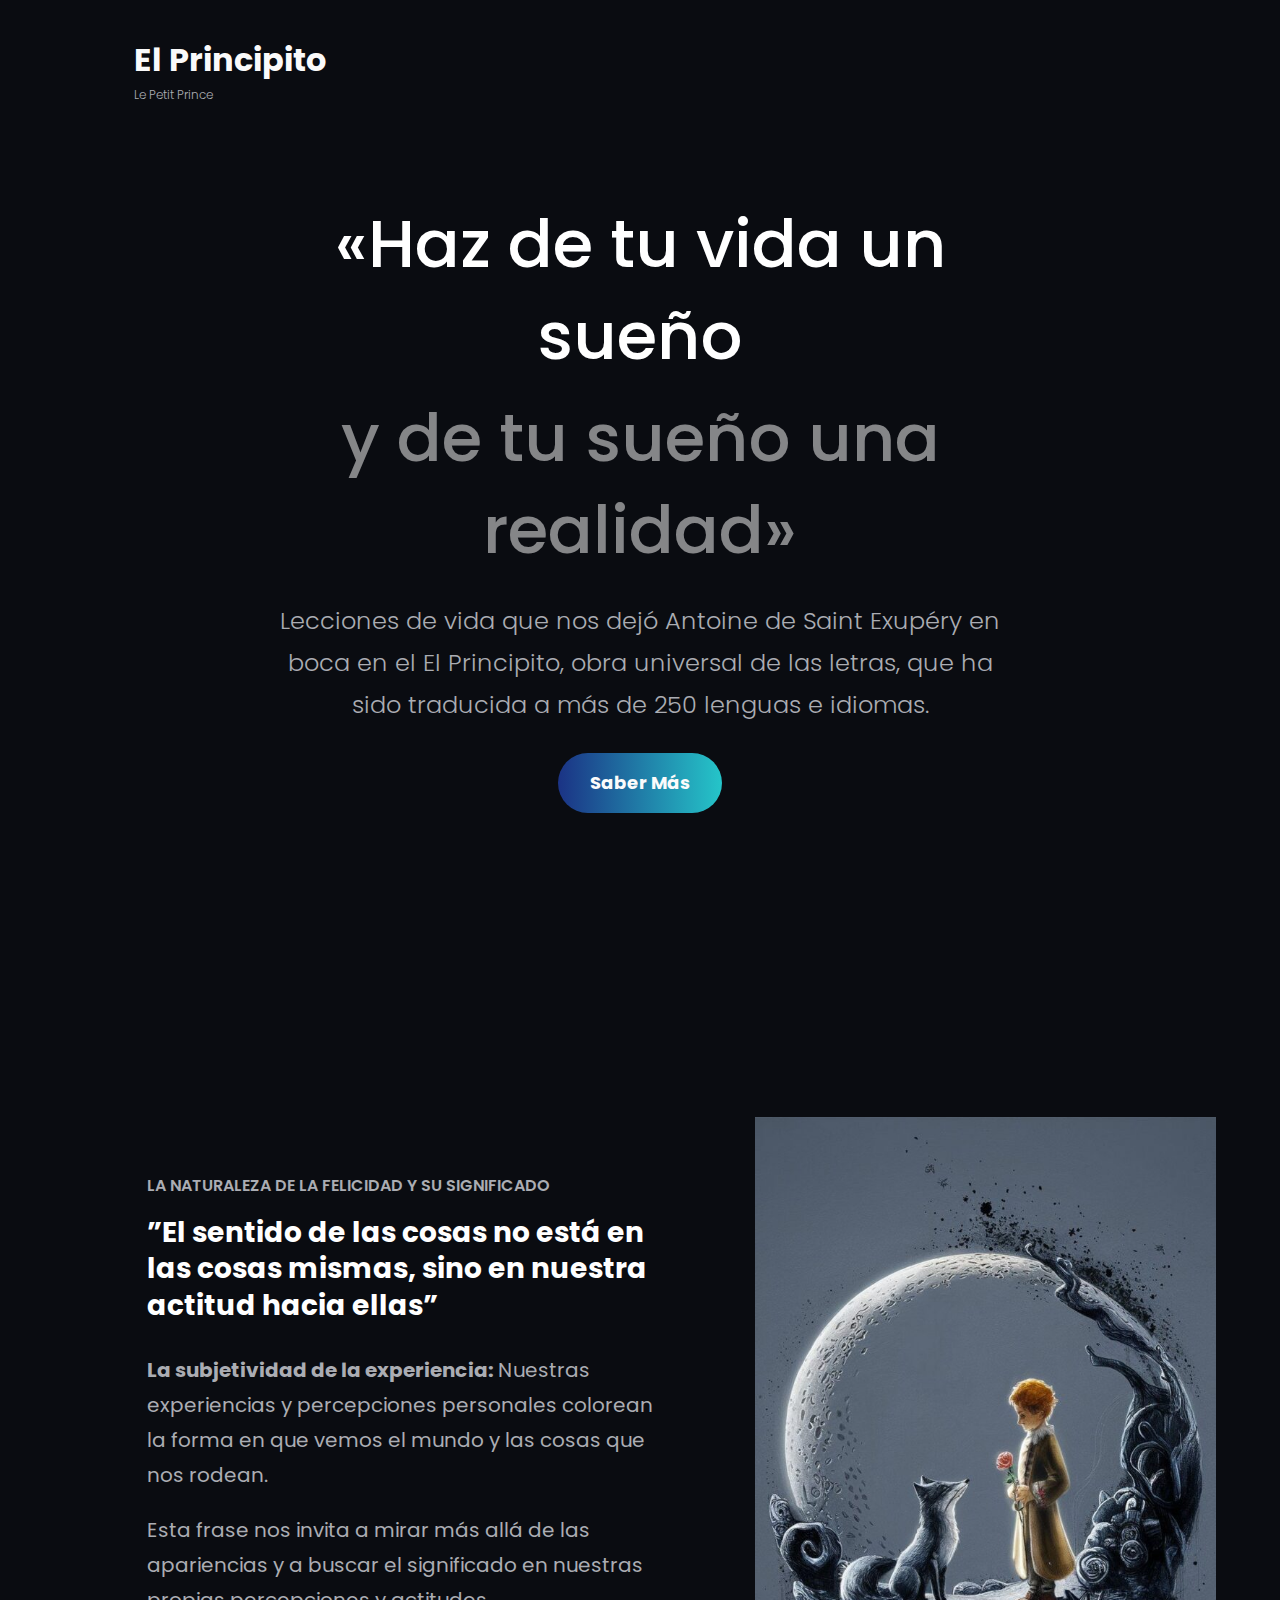
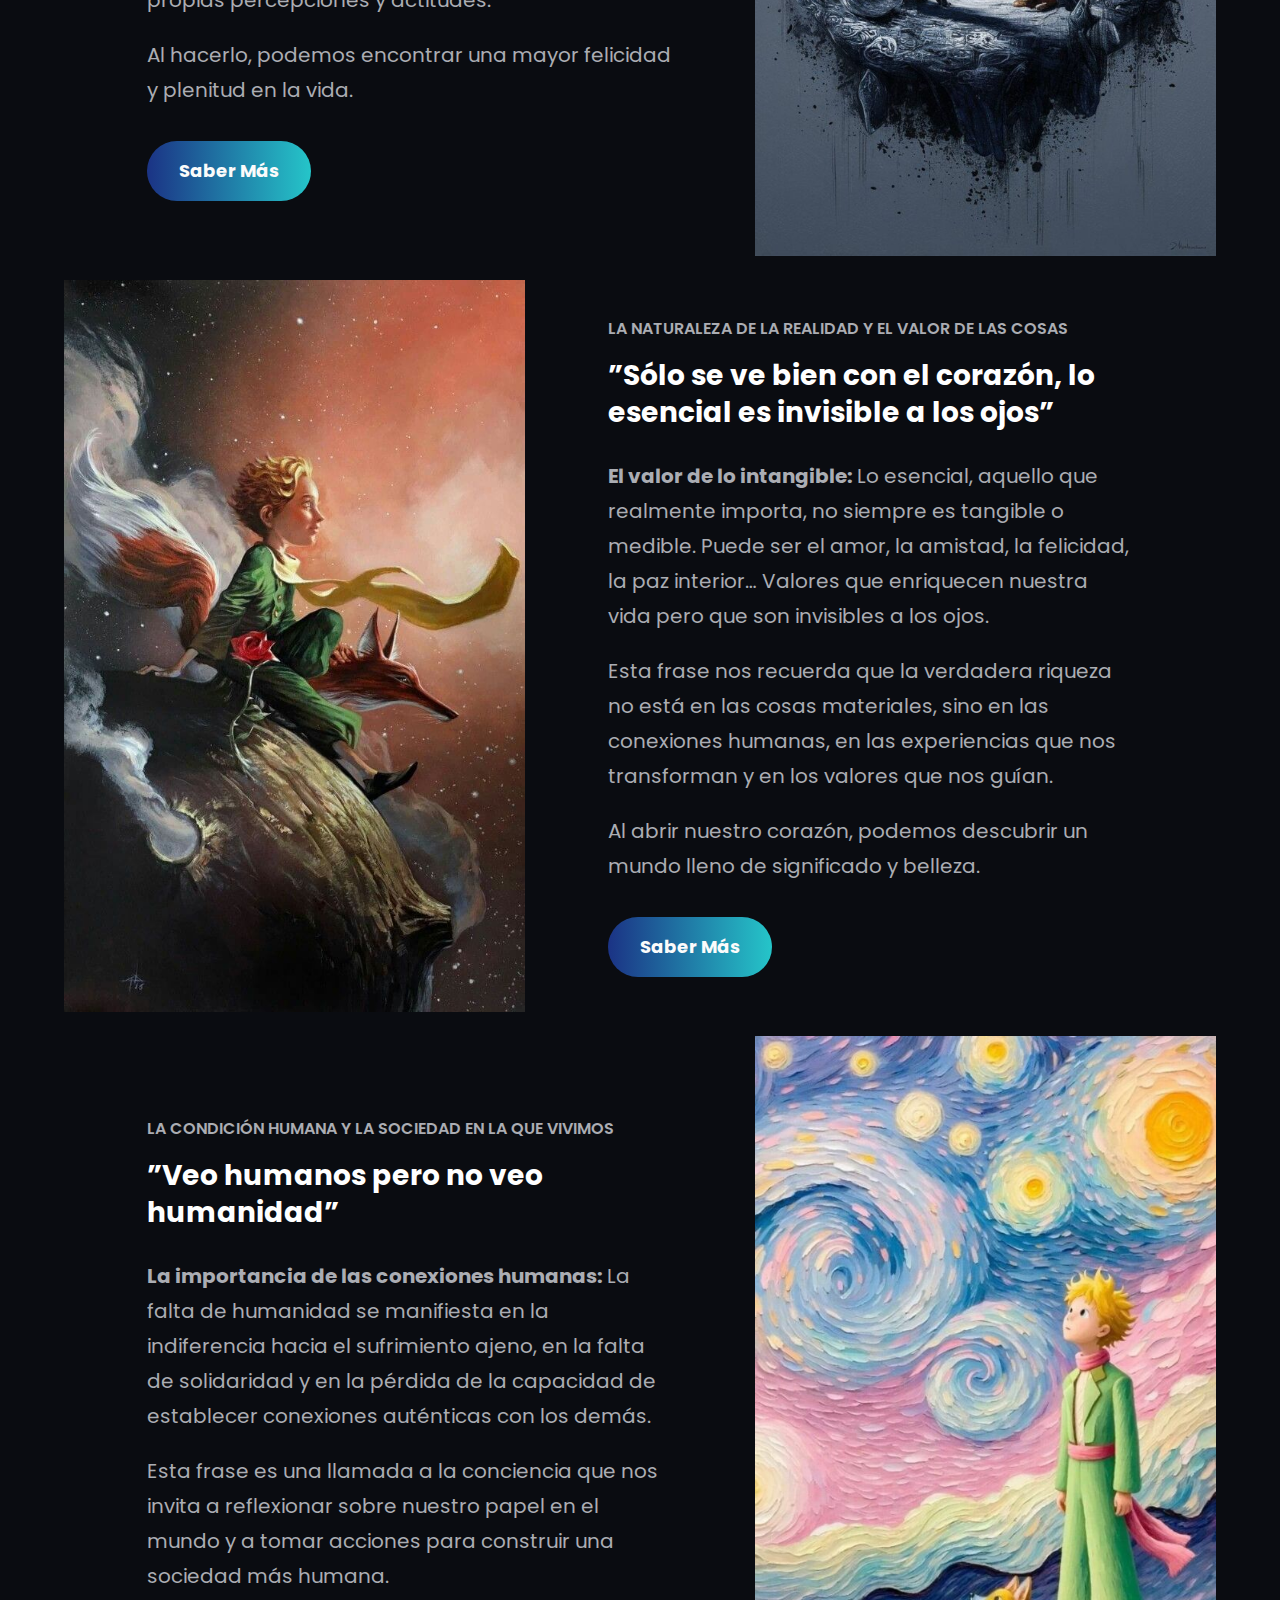
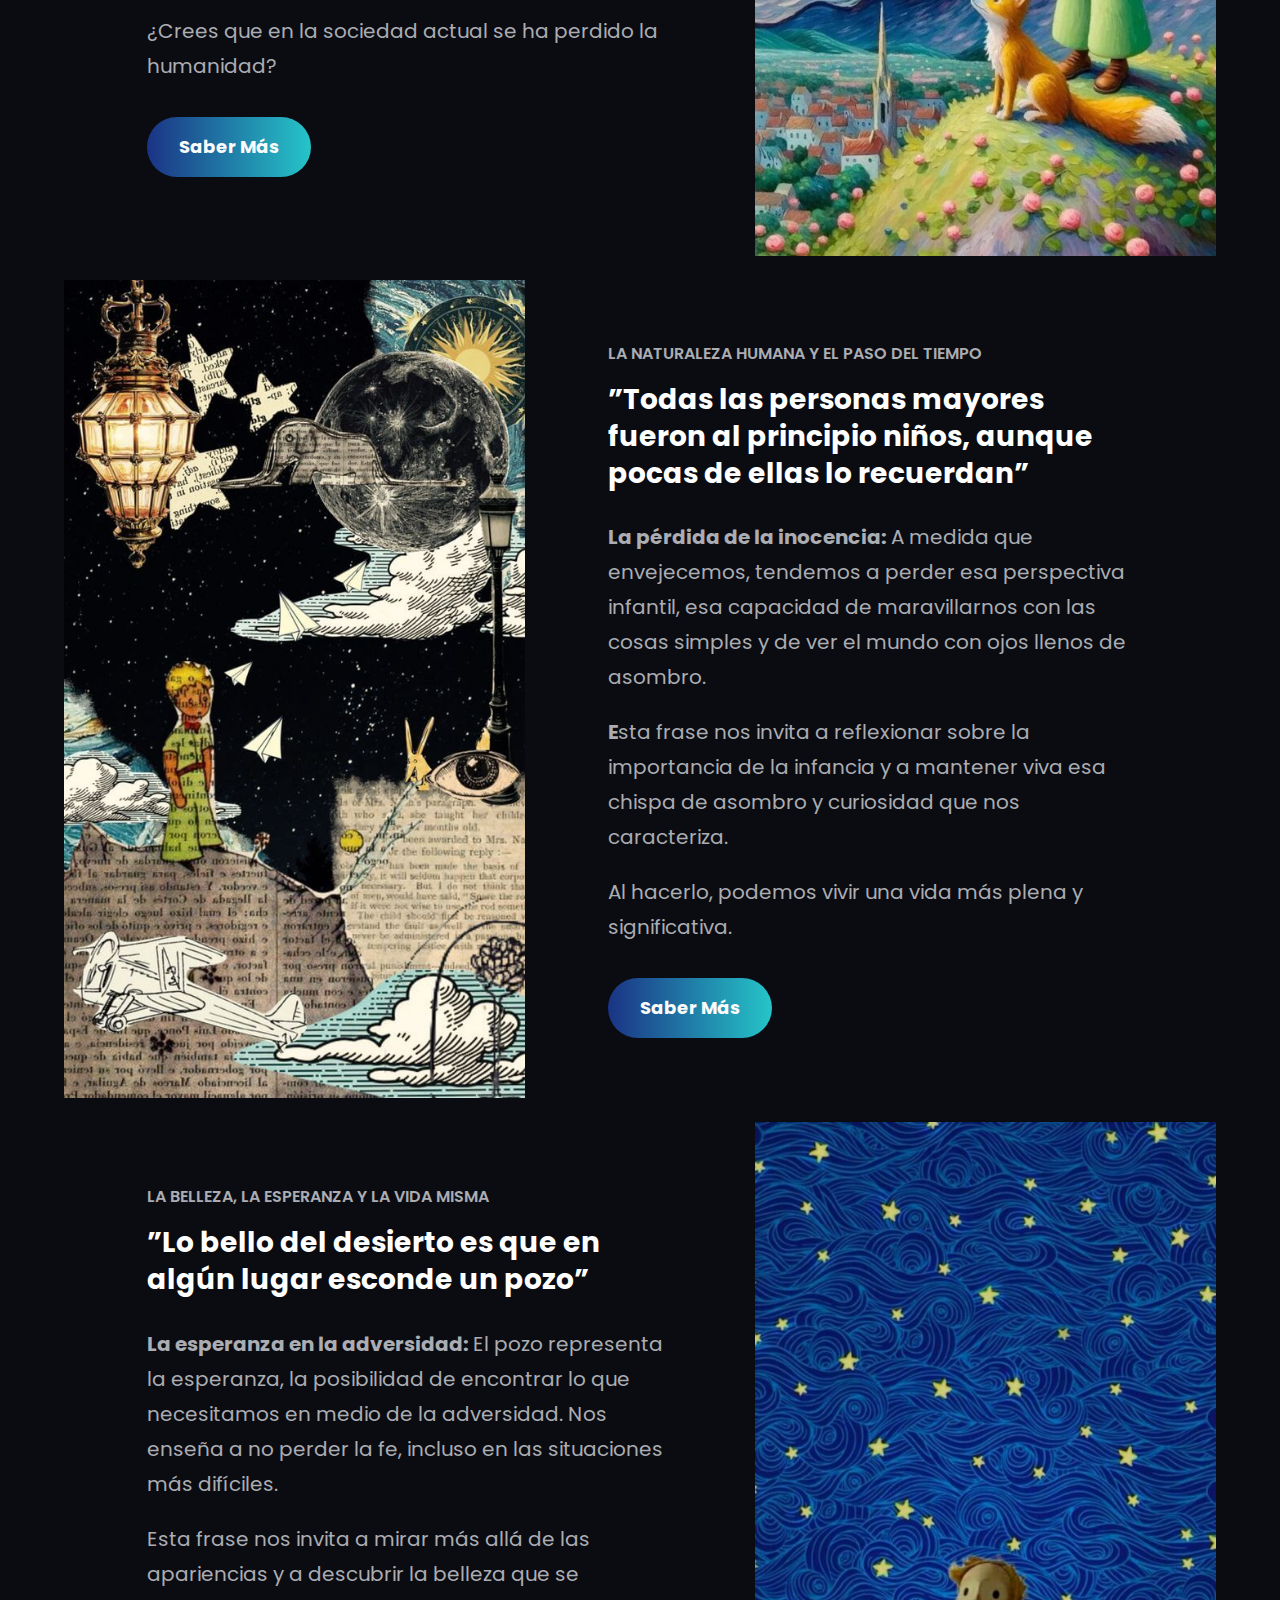
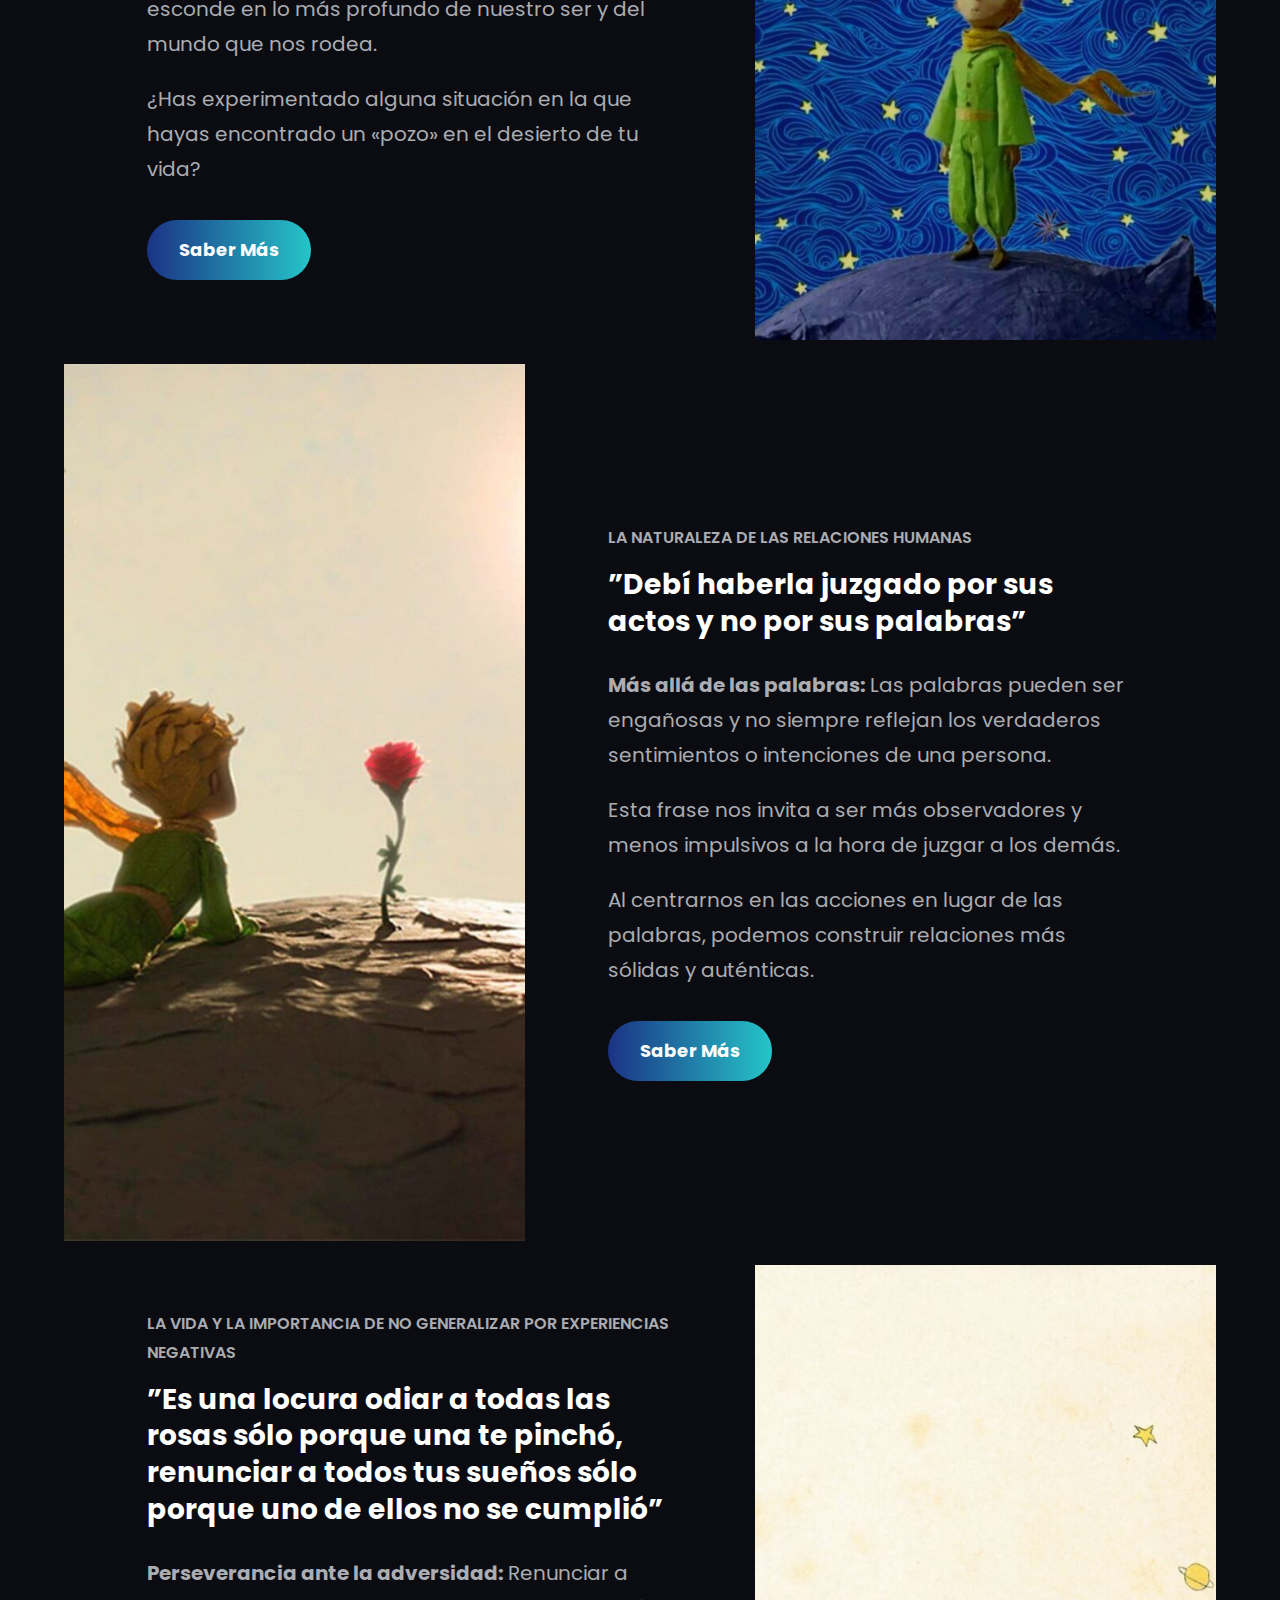
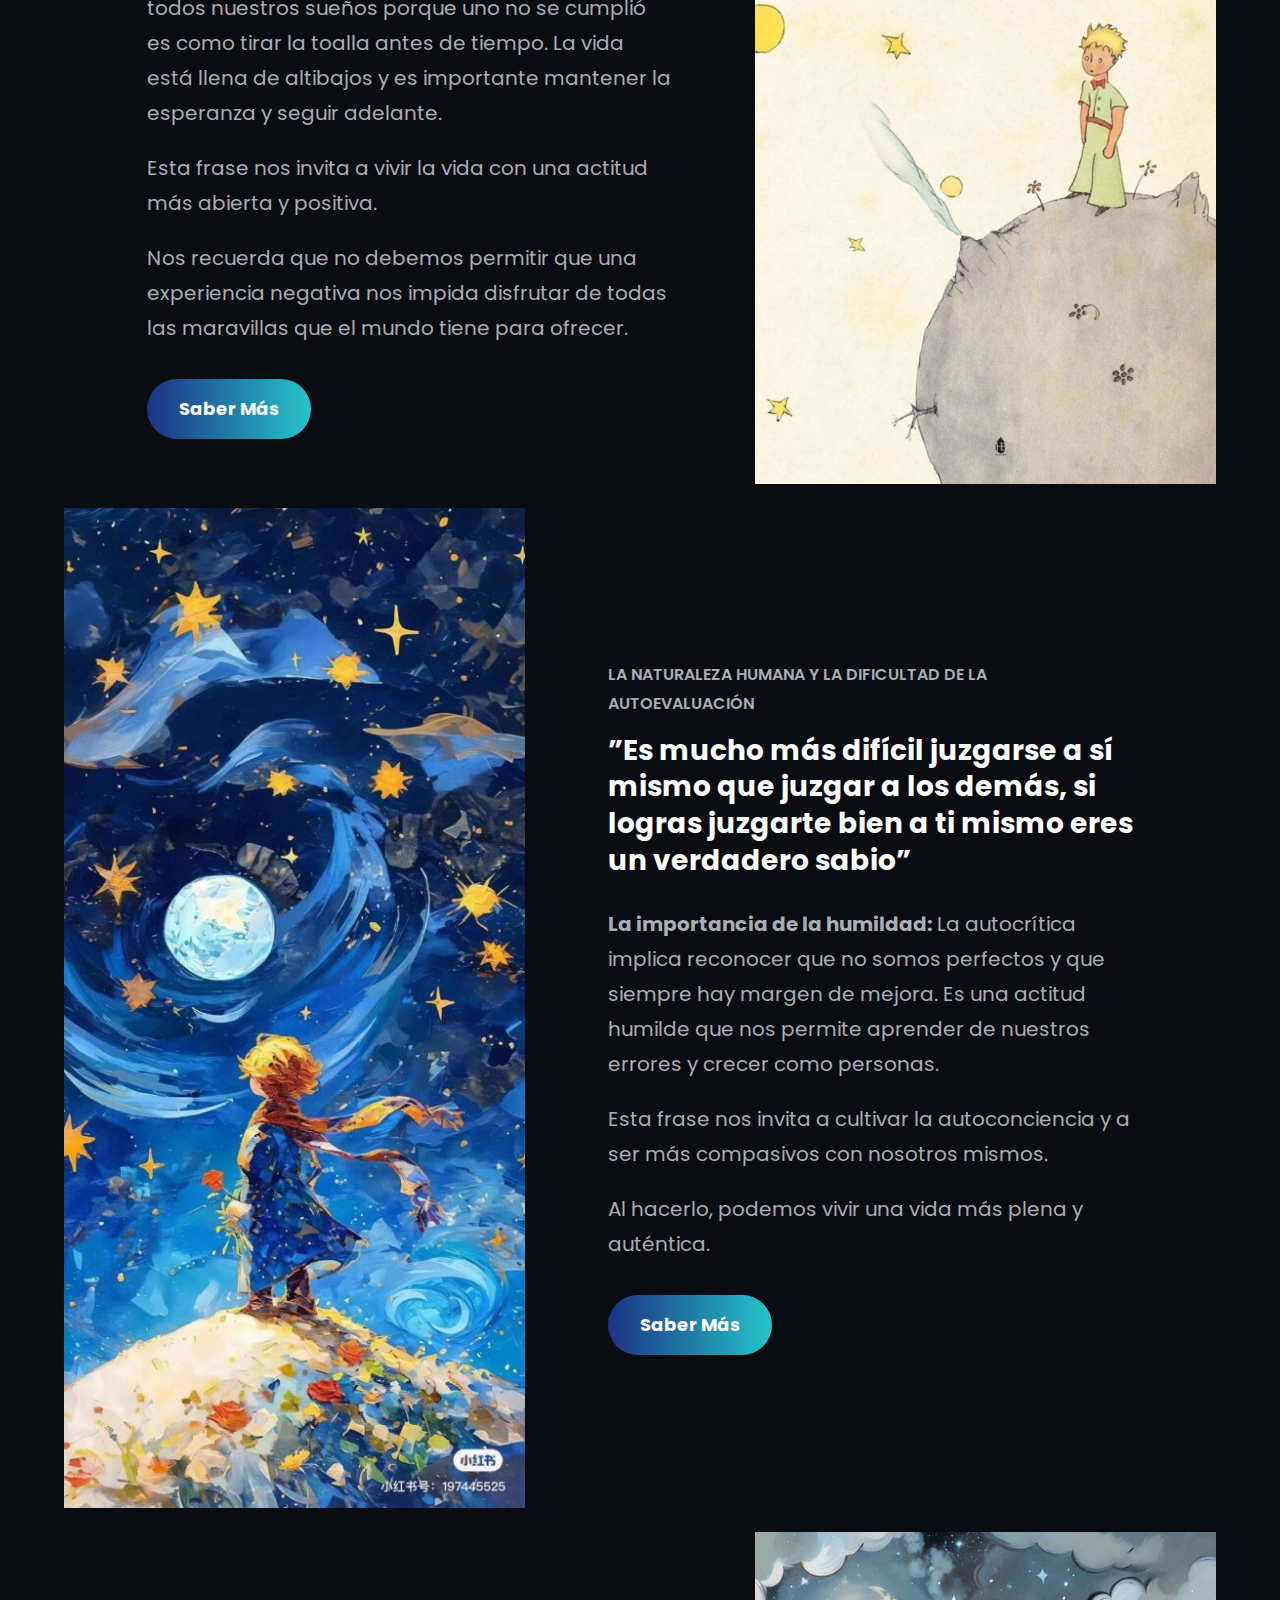
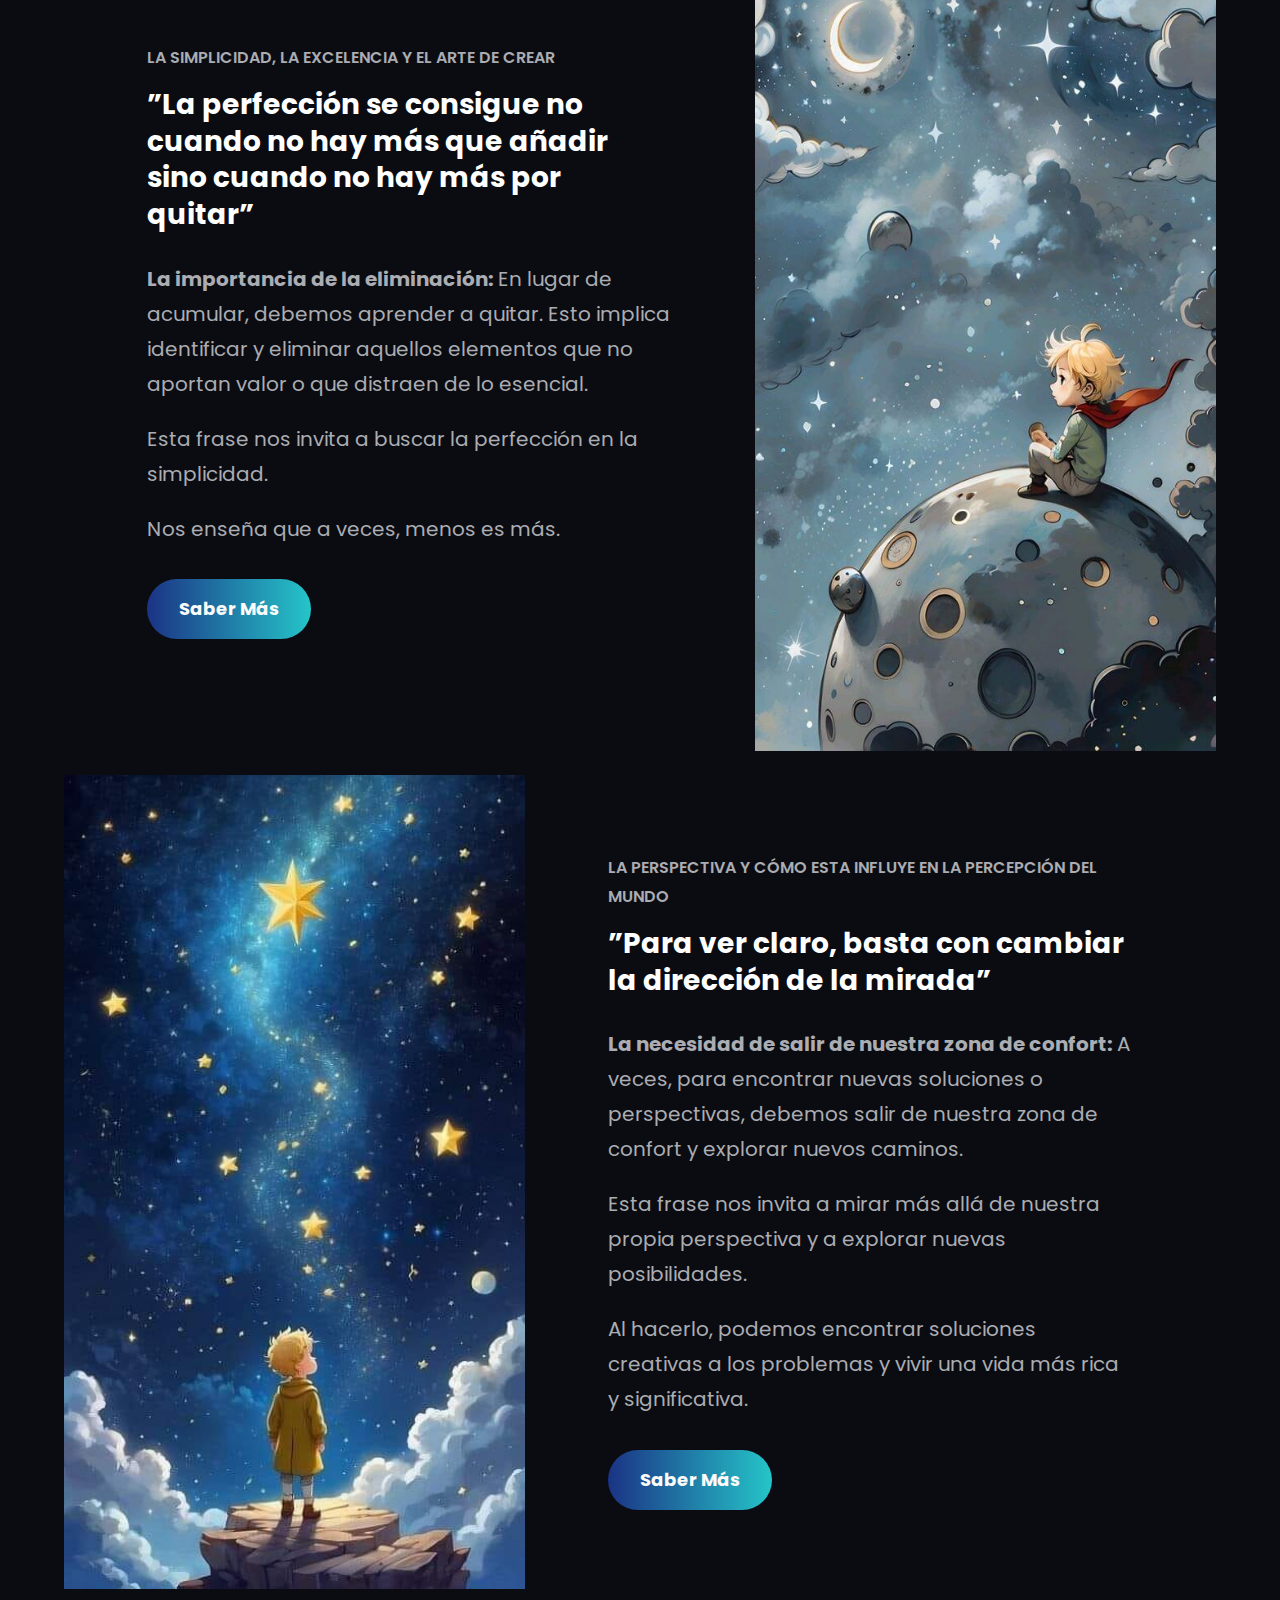
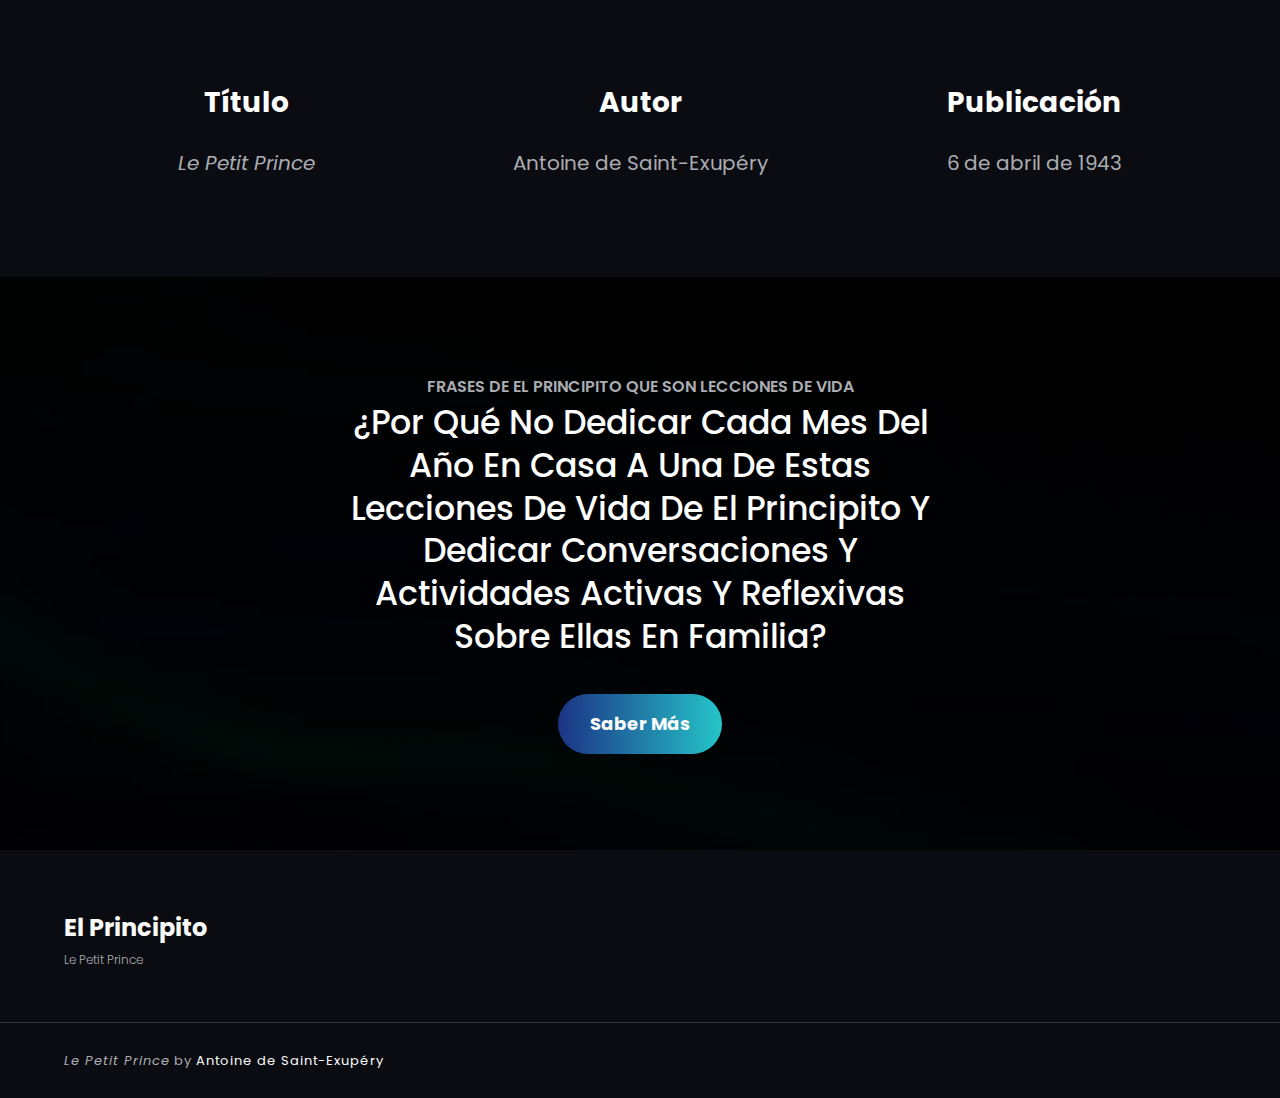
==== commit 389f4f9c: "El Principito" ====
--- a/index.html
+++ b/index.html
@@ -5,11 +5,11 @@
 	<meta name="viewport" content="width=device-width, initial-scale=1">
 <meta name="robots" content="max-image-preview:large">
 <title>El Principito &#8211; Le Petit Prince</title>
-<link rel="dns-prefetch" href="https:">
-<link rel="alternate" type="application/rss+xml" title="El Principito &raquo; Feed" href="https:/feed/">
-<link rel="alternate" type="application/rss+xml" title="El Principito &raquo; Feed de los comentarios" href="https:/comments/feed/">
+<link rel="dns-prefetch">
+<link rel="alternate" type="application/rss+xml" title="El Principito &raquo; Feed" href="/feed/">
+<link rel="alternate" type="application/rss+xml" title="El Principito &raquo; Feed de los comentarios" href="/comments/feed/">
 <script>
-window._wpemojiSettings = {"baseUrl":"https:\/\/s.w.org\/images\/core\/emoji\/15.0.3\/72x72\/","ext":".png","svgUrl":"https:\/\/s.w.org\/images\/core\/emoji\/15.0.3\/svg\/","svgExt":".svg","source":{"concatemoji":"https:\/wp-includes\/js\/wp-emoji-release.min.js?ver=6.6.2"}};
+window._wpemojiSettings = {"baseUrl":"https:\/\/s.w.org\/images\/core\/emoji\/15.0.3\/72x72\/","ext":".png","svgUrl":"https:\/\/s.w.org\/images\/core\/emoji\/15.0.3\/svg\/","svgExt":".svg","source":{"concatemoji":"\/wp-includes\/js\/wp-emoji-release.min.js?ver=6.6.2"}};
 /*! This file is auto-generated */
 !function(i,n){var o,s,e;function c(e){try{var t={supportTests:e,timestamp:(new Date).valueOf()};sessionStorage.setItem(o,JSON.stringify(t))}catch(e){}}function p(e,t,n){e.clearRect(0,0,e.canvas.width,e.canvas.height),e.fillText(t,0,0);var t=new Uint32Array(e.getImageData(0,0,e.canvas.width,e.canvas.height).data),r=(e.clearRect(0,0,e.canvas.width,e.canvas.height),e.fillText(n,0,0),new Uint32Array(e.getImageData(0,0,e.canvas.width,e.canvas.height).data));return t.every(function(e,t){return e===r[t]})}function u(e,t,n){switch(t){case"flag":return n(e,"🏳️‍⚧️","🏳️​⚧️")?!1:!n(e,"🇺🇳","🇺​🇳")&&!n(e,"🏴󠁧󠁢󠁥󠁮󠁧󠁿","🏴​󠁧​󠁢​󠁥​󠁮​󠁧​󠁿");case"emoji":return!n(e,"🐦‍⬛","🐦​⬛")}return!1}function f(e,t,n){var r="undefined"!=typeof WorkerGlobalScope&&self instanceof WorkerGlobalScope?new OffscreenCanvas(300,150):i.createElement("canvas"),a=r.getContext("2d",{willReadFrequently:!0}),o=(a.textBaseline="top",a.font="600 32px Arial",{});return e.forEach(function(e){o[e]=t(a,e,n)}),o}function t(e){var t=i.createElement("script");t.src=e,t.defer=!0,i.head.appendChild(t)}"undefined"!=typeof Promise&&(o="wpEmojiSettingsSupports",s=["flag","emoji"],n.supports={everything:!0,everythingExceptFlag:!0},e=new Promise(function(e){i.addEventListener("DOMContentLoaded",e,{once:!0})}),new Promise(function(t){var n=function(){try{var e=JSON.parse(sessionStorage.getItem(o));if("object"==typeof e&&"number"==typeof e.timestamp&&(new Date).valueOf()<e.timestamp+604800&&"object"==typeof e.supportTests)return e.supportTests}catch(e){}return null}();if(!n){if("undefined"!=typeof Worker&&"undefined"!=typeof OffscreenCanvas&&"undefined"!=typeof URL&&URL.createObjectURL&&"undefined"!=typeof Blob)try{var e="postMessage("+f.toString()+"("+[JSON.stringify(s),u.toString(),p.toString()].join(",")+"));",r=new Blob([e],{type:"text/javascript"}),a=new Worker(URL.createObjectURL(r),{name:"wpTestEmojiSupports"});return void(a.onmessage=function(e){c(n=e.data),a.terminate(),t(n)})}catch(e){}c(n=f(s,u,p))}t(n)}).then(function(e){for(var t in e)n.supports[t]=e[t],n.supports.everything=n.supports.everything&&n.supports[t],"flag"!==t&&(n.supports.everythingExceptFlag=n.supports.everythingExceptFlag&&n.supports[t]);n.supports.everythingExceptFlag=n.supports.everythingExceptFlag&&!n.supports.flag,n.DOMReady=!1,n.readyCallback=function(){n.DOMReady=!0}}).then(function(){return e}).then(function(){var e;n.supports.everything||(n.readyCallback(),(e=n.source||{}).concatemoji?t(e.concatemoji):e.wpemoji&&e.twemoji&&(t(e.twemoji),t(e.wpemoji)))}))}((window,document),window._wpemojiSettings);
 </script>
@@ -22,7 +22,7 @@
 <style id="wp-block-paragraph-inline-css">.is-small-text{font-size:.875em}.is-regular-text{font-size:1em}.is-large-text{font-size:2.25em}.is-larger-text{font-size:3em}.has-drop-cap:not(:focus):first-letter{float:left;font-size:8.4em;font-style:normal;font-weight:100;line-height:.68;margin:.05em .1em 0 0;text-transform:uppercase}body.rtl .has-drop-cap:not(:focus):first-letter{float:none;margin-left:.1em}p.has-drop-cap.has-background{overflow:hidden}:root :where(p.has-background){padding:1.25em 2.375em}:where(p.has-text-color:not(.has-link-color)) a{color:inherit}p.has-text-align-left[style*="writing-mode:vertical-lr"],p.has-text-align-right[style*="writing-mode:vertical-rl"]{rotate:180deg}</style>
 <style id="wp-block-button-inline-css">.wp-block-button__link{box-sizing:border-box;cursor:pointer;display:inline-block;text-align:center;word-break:break-word}.wp-block-button__link.aligncenter{text-align:center}.wp-block-button__link.alignright{text-align:right}:where(.wp-block-button__link){border-radius:9999px;box-shadow:none;padding:calc(.667em + 2px) calc(1.333em + 2px);text-decoration:none}.wp-block-button[style*=text-decoration] .wp-block-button__link{text-decoration:inherit}.wp-block-buttons>.wp-block-button.has-custom-width{max-width:none}.wp-block-buttons>.wp-block-button.has-custom-width .wp-block-button__link{width:100%}.wp-block-buttons>.wp-block-button.has-custom-font-size .wp-block-button__link{font-size:inherit}.wp-block-buttons>.wp-block-button.wp-block-button__width-25{width:calc(25% - var(--wp--style--block-gap, .5em)*.75)}.wp-block-buttons>.wp-block-button.wp-block-button__width-50{width:calc(50% - var(--wp--style--block-gap, .5em)*.5)}.wp-block-buttons>.wp-block-button.wp-block-button__width-75{width:calc(75% - var(--wp--style--block-gap, .5em)*.25)}.wp-block-buttons>.wp-block-button.wp-block-button__width-100{flex-basis:100%;width:100%}.wp-block-buttons.is-vertical>.wp-block-button.wp-block-button__width-25{width:25%}.wp-block-buttons.is-vertical>.wp-block-button.wp-block-button__width-50{width:50%}.wp-block-buttons.is-vertical>.wp-block-button.wp-block-button__width-75{width:75%}.wp-block-button.is-style-squared,.wp-block-button__link.wp-block-button.is-style-squared{border-radius:0}.wp-block-button.no-border-radius,.wp-block-button__link.no-border-radius{border-radius:0!important}:root :where(.wp-block-button .wp-block-button__link.is-style-outline),:root :where(.wp-block-button.is-style-outline>.wp-block-button__link){border:2px solid;padding:.667em 1.333em}:root :where(.wp-block-button .wp-block-button__link.is-style-outline:not(.has-text-color)),:root :where(.wp-block-button.is-style-outline>.wp-block-button__link:not(.has-text-color)){color:currentColor}:root :where(.wp-block-button .wp-block-button__link.is-style-outline:not(.has-background)),:root :where(.wp-block-button.is-style-outline>.wp-block-button__link:not(.has-background)){background-color:initial;background-image:none}</style>
 <style id="wp-block-buttons-inline-css">.wp-block-buttons.is-vertical{flex-direction:column}.wp-block-buttons.is-vertical>.wp-block-button:last-child{margin-bottom:0}.wp-block-buttons>.wp-block-button{display:inline-block;margin:0}.wp-block-buttons.is-content-justification-left{justify-content:flex-start}.wp-block-buttons.is-content-justification-left.is-vertical{align-items:flex-start}.wp-block-buttons.is-content-justification-center{justify-content:center}.wp-block-buttons.is-content-justification-center.is-vertical{align-items:center}.wp-block-buttons.is-content-justification-right{justify-content:flex-end}.wp-block-buttons.is-content-justification-right.is-vertical{align-items:flex-end}.wp-block-buttons.is-content-justification-space-between{justify-content:space-between}.wp-block-buttons.aligncenter{text-align:center}.wp-block-buttons:not(.is-content-justification-space-between,.is-content-justification-right,.is-content-justification-left,.is-content-justification-center) .wp-block-button.aligncenter{margin-left:auto;margin-right:auto;width:100%}.wp-block-buttons[style*=text-decoration] .wp-block-button,.wp-block-buttons[style*=text-decoration] .wp-block-button__link{text-decoration:inherit}.wp-block-buttons.has-custom-font-size .wp-block-button__link{font-size:inherit}.wp-block-button.aligncenter{text-align:center}</style>
-<link rel="stylesheet" id="wp-block-cover-css" href="https:/wp-includes/blocks/cover/style.min.css?ver=6.6.2" media="all">
+<link rel="stylesheet" id="wp-block-cover-css" href="/wp-includes/blocks/cover/style.min.css?ver=6.6.2" media="all">
 <style id="wp-block-video-inline-css">.wp-block-video{box-sizing:border-box}.wp-block-video video{vertical-align:middle;width:100%}@supports (position:sticky){.wp-block-video [poster]{object-fit:cover}}.wp-block-video.aligncenter{text-align:center}.wp-block-video :where(figcaption){margin-bottom:1em;margin-top:.5em}</style>
 <style id="wp-block-video-theme-inline-css">.wp-block-video :where(figcaption){color:#555;font-size:13px;text-align:center}.is-dark-theme .wp-block-video :where(figcaption){color:#ffffffa6}.wp-block-video{margin:0 0 1em}</style>
 <style id="wp-block-media-text-inline-css">.wp-block-media-text{box-sizing:border-box;
@@ -84,22 +84,22 @@
 			width: auto;
 			z-index: 100000;
 		}</style>
-<link rel="stylesheet" id="bizboost-style-css" href="https:/wp-content/themes/bizboost/style.css?ver=1718298565" media="all">
-<link rel="https://api.w.org/" href="https:/wp-json/">
-<link rel="EditURI" type="application/rsd+xml" title="RSD" href="https:/xmlrpc.php?rsd">
+<link rel="stylesheet" id="bizboost-style-css" href="/wp-content/themes/bizboost/style.css?ver=1718298565" media="all">
+<link rel="https://api.w.org/" href="/wp-json/">
+<link rel="EditURI" type="application/rsd+xml" title="RSD" href="/xmlrpc.php?rsd">
 <meta name="generator" content="WordPress 6.6.2">
-<style id="wp-fonts-local">@font-face{font-family:Poppins;font-style:normal;font-weight:300;font-display:fallback;src:url('https:/wp-content/themes/bizboost/assets/fonts/poppins/Poppins-Light.woff2') format('woff2');font-stretch:normal;}
-@font-face{font-family:Poppins;font-style:normal;font-weight:400;font-display:fallback;src:url('https:/wp-content/themes/bizboost/assets/fonts/poppins/Poppins-Regular.woff2') format('woff2');font-stretch:normal;}
-@font-face{font-family:Poppins;font-style:italic;font-weight:400;font-display:fallback;src:url('https:/wp-content/themes/bizboost/assets/fonts/poppins/Poppins-Italic.woff2') format('woff2');font-stretch:normal;}
-@font-face{font-family:Poppins;font-style:normal;font-weight:500;font-display:fallback;src:url('https:/wp-content/themes/bizboost/assets/fonts/poppins/Poppins-Medium.woff2') format('woff2');font-stretch:normal;}
-@font-face{font-family:Poppins;font-style:normal;font-weight:600;font-display:fallback;src:url('https:/wp-content/themes/bizboost/assets/fonts/poppins/Poppins-SemiBold.woff2') format('woff2');font-stretch:normal;}
-@font-face{font-family:Poppins;font-style:normal;font-weight:700;font-display:fallback;src:url('https:/wp-content/themes/bizboost/assets/fonts/poppins/Poppins-Bold.woff2') format('woff2');font-stretch:normal;}
-@font-face{font-family:Poppins;font-style:normal;font-weight:800;font-display:fallback;src:url('https:/wp-content/themes/bizboost/assets/fonts/poppins/Poppins-ExtraBold.woff2') format('woff2');font-stretch:normal;}
-@font-face{font-family:Poppins;font-style:normal;font-weight:900;font-display:fallback;src:url('https:/wp-content/themes/bizboost/assets/fonts/poppins/Poppins-Black.woff2') format('woff2');font-stretch:normal;}</style>
-<link rel="icon" href="https:/wp-content/uploads/2024/06/Le-Petit-Prince-150x150.jpg" sizes="32x32">
-<link rel="icon" href="https:/wp-content/uploads/2024/06/Le-Petit-Prince.jpg" sizes="192x192">
-<link rel="apple-touch-icon" href="https:/wp-content/uploads/2024/06/Le-Petit-Prince.jpg">
-<meta name="msapplication-TileImage" content="https:/wp-content/uploads/2024/06/Le-Petit-Prince.jpg">
+<style id="wp-fonts-local">@font-face{font-family:Poppins;font-style:normal;font-weight:300;font-display:fallback;src:url('/wp-content/themes/bizboost/assets/fonts/poppins/Poppins-Light.woff2') format('woff2');font-stretch:normal;}
+@font-face{font-family:Poppins;font-style:normal;font-weight:400;font-display:fallback;src:url('/wp-content/themes/bizboost/assets/fonts/poppins/Poppins-Regular.woff2') format('woff2');font-stretch:normal;}
+@font-face{font-family:Poppins;font-style:italic;font-weight:400;font-display:fallback;src:url('/wp-content/themes/bizboost/assets/fonts/poppins/Poppins-Italic.woff2') format('woff2');font-stretch:normal;}
+@font-face{font-family:Poppins;font-style:normal;font-weight:500;font-display:fallback;src:url('/wp-content/themes/bizboost/assets/fonts/poppins/Poppins-Medium.woff2') format('woff2');font-stretch:normal;}
+@font-face{font-family:Poppins;font-style:normal;font-weight:600;font-display:fallback;src:url('/wp-content/themes/bizboost/assets/fonts/poppins/Poppins-SemiBold.woff2') format('woff2');font-stretch:normal;}
+@font-face{font-family:Poppins;font-style:normal;font-weight:700;font-display:fallback;src:url('/wp-content/themes/bizboost/assets/fonts/poppins/Poppins-Bold.woff2') format('woff2');font-stretch:normal;}
+@font-face{font-family:Poppins;font-style:normal;font-weight:800;font-display:fallback;src:url('/wp-content/themes/bizboost/assets/fonts/poppins/Poppins-ExtraBold.woff2') format('woff2');font-stretch:normal;}
+@font-face{font-family:Poppins;font-style:normal;font-weight:900;font-display:fallback;src:url('/wp-content/themes/bizboost/assets/fonts/poppins/Poppins-Black.woff2') format('woff2');font-stretch:normal;}</style>
+<link rel="icon" href="/wp-content/uploads/2024/06/Le-Petit-Prince-150x150.jpg" sizes="32x32">
+<link rel="icon" href="/wp-content/uploads/2024/06/Le-Petit-Prince.jpg" sizes="192x192">
+<link rel="apple-touch-icon" href="/wp-content/uploads/2024/06/Le-Petit-Prince.jpg">
+<meta name="msapplication-TileImage" content="/wp-content/uploads/2024/06/Le-Petit-Prince.jpg">
 </head>
 
 <body class="home blog wp-custom-logo wp-embed-responsive">
@@ -110,11 +110,11 @@
 <div class="wp-block-group alignwide wp-block-main-header is-layout-constrained wp-block-group-is-layout-constrained">
 <div class="wp-block-group alignfull wp-block-main-header-container is-content-justification-space-between is-layout-flex wp-container-core-group-is-layout-3 wp-block-group-is-layout-flex" style="padding-top:var(--wp--custom--spacing--tiny);padding-bottom:var(--wp--custom--spacing--tiny)">
 <div class="wp-block-group site-identity is-layout-flex wp-container-core-group-is-layout-2 wp-block-group-is-layout-flex">
-<div class="wp-block-site-logo"><a href="https:/" class="custom-logo-link" rel="home" aria-current="page"><img width="50" height="88" src="https:/wp-content/uploads/2024/06/Le-Petit-Prince.jpg" class="custom-logo" alt="El Principito" decoding="async" srcset="https:/wp-content/uploads/2024/06/Le-Petit-Prince.jpg 736w, https:/wp-content/uploads/2024/06/Le-Petit-Prince-169x300.jpg 169w, https:/wp-content/uploads/2024/06/Le-Petit-Prince-576x1024.jpg 576w" sizes="(max-width: 50px) 100vw, 50px"></a></div>
+<div class="wp-block-site-logo"><a href="/" class="custom-logo-link" rel="home" aria-current="page"><img width="50" height="88" src="/wp-content/uploads/2024/06/Le-Petit-Prince.jpg" class="custom-logo" alt="El Principito" decoding="async" srcset="/wp-content/uploads/2024/06/Le-Petit-Prince.jpg 736w, /wp-content/uploads/2024/06/Le-Petit-Prince-169x300.jpg 169w, /wp-content/uploads/2024/06/Le-Petit-Prince-576x1024.jpg 576w" sizes="(max-width: 50px) 100vw, 50px"></a></div>
 
 
 <div class="wp-block-group is-layout-flow wp-block-group-is-layout-flow">
-<h1 class="wp-block-site-title"><a href="https:/" target="_self" rel="home" aria-current="page">El Principito</a></h1>
+<h1 class="wp-block-site-title"><a href="/" target="_self" rel="home" aria-current="page">El Principito</a></h1>
 
 <p style="margin-top:0;" class="wp-block-site-tagline">Le Petit Prince</p>
 </div>
@@ -158,7 +158,7 @@
 
 <div class="wp-block-group alignfull wp-block-section wp-block-video-featured is-layout-constrained wp-block-group-is-layout-constrained">
 <div class="wp-block-group alignwide wp-block-group-content is-layout-flow wp-block-group-is-layout-flow">
-<figure class="wp-block-video"><video autoplay loop muted src="https:/wp-content/uploads/2024/06/vecteezy_the-planet-earth-and-moon-in-space_2018874.mp4" playsinline></video></figure>
+<figure class="wp-block-video"><video autoplay loop muted src="/wp-content/uploads/2024/06/vecteezy_the-planet-earth-and-moon-in-space_2018874.mp4" playsinline></video></figure>
 </div>
 </div>
 
@@ -192,16 +192,16 @@
 
 
 <div class="wp-block-buttons is-content-justification-left is-layout-flex wp-container-core-buttons-is-layout-2 wp-block-buttons-is-layout-flex">
-<div class="wp-block-button"><a class="wp-block-button__link wp-element-button" href="https:/el-sentido-de-las-cosas-no-esta-en-las-cosas-mismas-sino-en-nuestra-actitud-hacia-ellas/">Saber Más</a></div>
-</div>
-</div>
-<figure class="wp-block-media-text__media"><img width="638" height="1024" src="https:/wp-content/uploads/2024/06/Le-Petit-Prince-by-AI-art-collector-638x1024.jpg" alt="" class="wp-image-14 size-full" srcset="https:/wp-content/uploads/2024/06/Le-Petit-Prince-by-AI-art-collector-638x1024.jpg 638w, https:/wp-content/uploads/2024/06/Le-Petit-Prince-by-AI-art-collector-187x300.jpg 187w, https:/wp-content/uploads/2024/06/Le-Petit-Prince-by-AI-art-collector.jpg 768w" sizes="(max-width: 638px) 100vw, 638px"></figure>
+<div class="wp-block-button"><a class="wp-block-button__link wp-element-button" href="/el-sentido-de-las-cosas-no-esta-en-las-cosas-mismas-sino-en-nuestra-actitud-hacia-ellas/">Saber Más</a></div>
+</div>
+</div>
+<figure class="wp-block-media-text__media"><img width="638" height="1024" src="/wp-content/uploads/2024/06/Le-Petit-Prince-by-AI-art-collector-638x1024.jpg" alt="" class="wp-image-14 size-full" srcset="/wp-content/uploads/2024/06/Le-Petit-Prince-by-AI-art-collector-638x1024.jpg 638w, /wp-content/uploads/2024/06/Le-Petit-Prince-by-AI-art-collector-187x300.jpg 187w, /wp-content/uploads/2024/06/Le-Petit-Prince-by-AI-art-collector.jpg 768w" sizes="(max-width: 638px) 100vw, 638px"></figure>
 </div>
 
 
 
 <div class="wp-block-media-text alignwide is-stacked-on-mobile" style="grid-template-columns:40% auto">
-<figure class="wp-block-media-text__media"><img width="604" height="960" src="https:/wp-content/uploads/2024/06/Le-Petit-Prince-by-Norma-Rodriguez.jpg" alt="" class="wp-image-19 size-full" srcset="https:/wp-content/uploads/2024/06/Le-Petit-Prince-by-Norma-Rodriguez.jpg 604w, https:/wp-content/uploads/2024/06/Le-Petit-Prince-by-Norma-Rodriguez-189x300.jpg 189w" sizes="(max-width: 604px) 100vw, 604px"></figure><div class="wp-block-media-text__content">
+<figure class="wp-block-media-text__media"><img width="604" height="960" src="/wp-content/uploads/2024/06/Le-Petit-Prince-by-Norma-Rodriguez.jpg" alt="" class="wp-image-19 size-full" srcset="/wp-content/uploads/2024/06/Le-Petit-Prince-by-Norma-Rodriguez.jpg 604w, /wp-content/uploads/2024/06/Le-Petit-Prince-by-Norma-Rodriguez-189x300.jpg 189w" sizes="(max-width: 604px) 100vw, 604px"></figure><div class="wp-block-media-text__content">
 <div class="wp-block-group wp-block-group-heading is-layout-flow wp-container-core-group-is-layout-13 wp-block-group-is-layout-flow">
 <h6 class="wp-block-heading has-text-align-left has-body-text-color has-text-color has-medium-font-size" style="font-style:normal;font-weight:600;line-height:1.8;text-transform:uppercase">La naturaleza de la realidad y el valor de las cosas</h6>
 
@@ -225,7 +225,7 @@
 
 
 <div class="wp-block-buttons is-content-justification-left is-layout-flex wp-container-core-buttons-is-layout-3 wp-block-buttons-is-layout-flex">
-<div class="wp-block-button"><a class="wp-block-button__link wp-element-button" href="https:/solo-se-ve-bien-con-el-corazon-lo-esencial-es-invisible-a-los-ojos/">Saber Más</a></div>
+<div class="wp-block-button"><a class="wp-block-button__link wp-element-button" href="/solo-se-ve-bien-con-el-corazon-lo-esencial-es-invisible-a-los-ojos/">Saber Más</a></div>
 </div>
 </div>
 </div>
@@ -257,16 +257,16 @@
 
 
 <div class="wp-block-buttons is-content-justification-left is-layout-flex wp-container-core-buttons-is-layout-4 wp-block-buttons-is-layout-flex">
-<div class="wp-block-button"><a class="wp-block-button__link wp-element-button" href="https:/veo-humanos-pero-no-veo-humanidad/">Saber Más</a></div>
-</div>
-</div>
-<figure class="wp-block-media-text__media"><img width="576" height="1024" src="https:/wp-content/uploads/2024/06/Le-Petit-Prince-by-Pamefarias-576x1024.jpg" alt="" class="wp-image-21 size-full" srcset="https:/wp-content/uploads/2024/06/Le-Petit-Prince-by-Pamefarias-576x1024.jpg 576w, https:/wp-content/uploads/2024/06/Le-Petit-Prince-by-Pamefarias-169x300.jpg 169w, https:/wp-content/uploads/2024/06/Le-Petit-Prince-by-Pamefarias-768x1365.jpg 768w, https:/wp-content/uploads/2024/06/Le-Petit-Prince-by-Pamefarias-864x1536.jpg 864w, https:/wp-content/uploads/2024/06/Le-Petit-Prince-by-Pamefarias.jpg 1080w" sizes="(max-width: 576px) 100vw, 576px"></figure>
+<div class="wp-block-button"><a class="wp-block-button__link wp-element-button" href="/veo-humanos-pero-no-veo-humanidad/">Saber Más</a></div>
+</div>
+</div>
+<figure class="wp-block-media-text__media"><img width="576" height="1024" src="/wp-content/uploads/2024/06/Le-Petit-Prince-by-Pamefarias-576x1024.jpg" alt="" class="wp-image-21 size-full" srcset="/wp-content/uploads/2024/06/Le-Petit-Prince-by-Pamefarias-576x1024.jpg 576w, /wp-content/uploads/2024/06/Le-Petit-Prince-by-Pamefarias-169x300.jpg 169w, /wp-content/uploads/2024/06/Le-Petit-Prince-by-Pamefarias-768x1365.jpg 768w, /wp-content/uploads/2024/06/Le-Petit-Prince-by-Pamefarias-864x1536.jpg 864w, /wp-content/uploads/2024/06/Le-Petit-Prince-by-Pamefarias.jpg 1080w" sizes="(max-width: 576px) 100vw, 576px"></figure>
 </div>
 
 
 
 <div class="wp-block-media-text alignwide is-stacked-on-mobile" style="grid-template-columns:40% auto">
-<figure class="wp-block-media-text__media"><img width="564" height="1002" src="https:/wp-content/uploads/2024/06/Le-Petit-Prince-by-Amelie-Doucet.jpg" alt="" class="wp-image-25 size-full" srcset="https:/wp-content/uploads/2024/06/Le-Petit-Prince-by-Amelie-Doucet.jpg 564w, https:/wp-content/uploads/2024/06/Le-Petit-Prince-by-Amelie-Doucet-169x300.jpg 169w" sizes="(max-width: 564px) 100vw, 564px"></figure><div class="wp-block-media-text__content">
+<figure class="wp-block-media-text__media"><img width="564" height="1002" src="/wp-content/uploads/2024/06/Le-Petit-Prince-by-Amelie-Doucet.jpg" alt="" class="wp-image-25 size-full" srcset="/wp-content/uploads/2024/06/Le-Petit-Prince-by-Amelie-Doucet.jpg 564w, /wp-content/uploads/2024/06/Le-Petit-Prince-by-Amelie-Doucet-169x300.jpg 169w" sizes="(max-width: 564px) 100vw, 564px"></figure><div class="wp-block-media-text__content">
 <div class="wp-block-group wp-block-group-heading is-layout-flow wp-container-core-group-is-layout-15 wp-block-group-is-layout-flow">
 <h6 class="wp-block-heading has-text-align-left has-body-text-color has-text-color has-medium-font-size" style="font-style:normal;font-weight:600;line-height:1.8;text-transform:uppercase">La naturaleza humana y el paso del tiempo</h6>
 
@@ -290,7 +290,7 @@
 
 
 <div class="wp-block-buttons is-content-justification-left is-layout-flex wp-container-core-buttons-is-layout-5 wp-block-buttons-is-layout-flex">
-<div class="wp-block-button"><a class="wp-block-button__link wp-element-button" href="https:/todas-las-personas-mayores-fueron-al-principio-ninos-aunque-pocas-de-ellas-lo-recuerdan/">Saber Más</a></div>
+<div class="wp-block-button"><a class="wp-block-button__link wp-element-button" href="/todas-las-personas-mayores-fueron-al-principio-ninos-aunque-pocas-de-ellas-lo-recuerdan/">Saber Más</a></div>
 </div>
 </div>
 </div>
@@ -322,16 +322,16 @@
 
 
 <div class="wp-block-buttons is-content-justification-left is-layout-flex wp-container-core-buttons-is-layout-6 wp-block-buttons-is-layout-flex">
-<div class="wp-block-button"><a class="wp-block-button__link wp-element-button" href="https:/lo-bello-del-desierto-es-que-en-algun-lugar-esconde-un-pozo/">Saber Más</a></div>
-</div>
-</div>
-<figure class="wp-block-media-text__media"><img width="577" height="1024" src="https:/wp-content/uploads/2024/06/Le-Petit-Prince-by-Jabneelska-577x1024.jpg" alt="" class="wp-image-27 size-full" srcset="https:/wp-content/uploads/2024/06/Le-Petit-Prince-by-Jabneelska-577x1024.jpg 577w, https:/wp-content/uploads/2024/06/Le-Petit-Prince-by-Jabneelska-169x300.jpg 169w, https:/wp-content/uploads/2024/06/Le-Petit-Prince-by-Jabneelska-768x1363.jpg 768w, https:/wp-content/uploads/2024/06/Le-Petit-Prince-by-Jabneelska-865x1536.jpg 865w, https:/wp-content/uploads/2024/06/Le-Petit-Prince-by-Jabneelska.jpg 1080w" sizes="(max-width: 577px) 100vw, 577px"></figure>
+<div class="wp-block-button"><a class="wp-block-button__link wp-element-button" href="/lo-bello-del-desierto-es-que-en-algun-lugar-esconde-un-pozo/">Saber Más</a></div>
+</div>
+</div>
+<figure class="wp-block-media-text__media"><img width="577" height="1024" src="/wp-content/uploads/2024/06/Le-Petit-Prince-by-Jabneelska-577x1024.jpg" alt="" class="wp-image-27 size-full" srcset="/wp-content/uploads/2024/06/Le-Petit-Prince-by-Jabneelska-577x1024.jpg 577w, /wp-content/uploads/2024/06/Le-Petit-Prince-by-Jabneelska-169x300.jpg 169w, /wp-content/uploads/2024/06/Le-Petit-Prince-by-Jabneelska-768x1363.jpg 768w, /wp-content/uploads/2024/06/Le-Petit-Prince-by-Jabneelska-865x1536.jpg 865w, /wp-content/uploads/2024/06/Le-Petit-Prince-by-Jabneelska.jpg 1080w" sizes="(max-width: 577px) 100vw, 577px"></figure>
 </div>
 
 
 
 <div class="wp-block-media-text alignwide is-stacked-on-mobile" style="grid-template-columns:40% auto">
-<figure class="wp-block-media-text__media"><img width="538" height="1024" src="https:/wp-content/uploads/2024/06/Le-Petit-Prince-by-Fabiana-Araujo-538x1024.jpg" alt="" class="wp-image-30 size-full" srcset="https:/wp-content/uploads/2024/06/Le-Petit-Prince-by-Fabiana-Araujo-538x1024.jpg 538w, https:/wp-content/uploads/2024/06/Le-Petit-Prince-by-Fabiana-Araujo-158x300.jpg 158w, https:/wp-content/uploads/2024/06/Le-Petit-Prince-by-Fabiana-Araujo.jpg 630w" sizes="(max-width: 538px) 100vw, 538px"></figure><div class="wp-block-media-text__content">
+<figure class="wp-block-media-text__media"><img width="538" height="1024" src="/wp-content/uploads/2024/06/Le-Petit-Prince-by-Fabiana-Araujo-538x1024.jpg" alt="" class="wp-image-30 size-full" srcset="/wp-content/uploads/2024/06/Le-Petit-Prince-by-Fabiana-Araujo-538x1024.jpg 538w, /wp-content/uploads/2024/06/Le-Petit-Prince-by-Fabiana-Araujo-158x300.jpg 158w, /wp-content/uploads/2024/06/Le-Petit-Prince-by-Fabiana-Araujo.jpg 630w" sizes="(max-width: 538px) 100vw, 538px"></figure><div class="wp-block-media-text__content">
 <div class="wp-block-group wp-block-group-heading is-layout-flow wp-container-core-group-is-layout-17 wp-block-group-is-layout-flow">
 <h6 class="wp-block-heading has-text-align-left has-body-text-color has-text-color has-medium-font-size" style="font-style:normal;font-weight:600;line-height:1.8;text-transform:uppercase">La naturaleza de las relaciones humanas</h6>
 
@@ -355,7 +355,7 @@
 
 
 <div class="wp-block-buttons is-content-justification-left is-layout-flex wp-container-core-buttons-is-layout-7 wp-block-buttons-is-layout-flex">
-<div class="wp-block-button"><a class="wp-block-button__link wp-element-button" href="https:/debi-haberla-juzgado-por-sus-actos-y-no-por-sus-palabras/">Saber Más</a></div>
+<div class="wp-block-button"><a class="wp-block-button__link wp-element-button" href="/debi-haberla-juzgado-por-sus-actos-y-no-por-sus-palabras/">Saber Más</a></div>
 </div>
 </div>
 </div>
@@ -387,16 +387,16 @@
 
 
 <div class="wp-block-buttons is-content-justification-left is-layout-flex wp-container-core-buttons-is-layout-8 wp-block-buttons-is-layout-flex">
-<div class="wp-block-button"><a class="wp-block-button__link wp-element-button" href="https:/es-una-locura-odiar-a-todas-las-rosas-solo-porque-una-te-pincho-renunciar-a-todos-tus-suenos-solo-porque-uno-de-ellos-no-se-cumplio/">Saber Más</a></div>
-</div>
-</div>
-<figure class="wp-block-media-text__media"><img width="576" height="1024" src="https:/wp-content/uploads/2024/06/Le-Petit-Prince-576x1024.jpg" alt="" class="wp-image-32 size-full" srcset="https:/wp-content/uploads/2024/06/Le-Petit-Prince-576x1024.jpg 576w, https:/wp-content/uploads/2024/06/Le-Petit-Prince-169x300.jpg 169w, https:/wp-content/uploads/2024/06/Le-Petit-Prince.jpg 736w" sizes="(max-width: 576px) 100vw, 576px"></figure>
+<div class="wp-block-button"><a class="wp-block-button__link wp-element-button" href="/es-una-locura-odiar-a-todas-las-rosas-solo-porque-una-te-pincho-renunciar-a-todos-tus-suenos-solo-porque-uno-de-ellos-no-se-cumplio/">Saber Más</a></div>
+</div>
+</div>
+<figure class="wp-block-media-text__media"><img width="576" height="1024" src="/wp-content/uploads/2024/06/Le-Petit-Prince-576x1024.jpg" alt="" class="wp-image-32 size-full" srcset="/wp-content/uploads/2024/06/Le-Petit-Prince-576x1024.jpg 576w, /wp-content/uploads/2024/06/Le-Petit-Prince-169x300.jpg 169w, /wp-content/uploads/2024/06/Le-Petit-Prince.jpg 736w" sizes="(max-width: 576px) 100vw, 576px"></figure>
 </div>
 
 
 
 <div class="wp-block-media-text alignwide is-stacked-on-mobile" style="grid-template-columns:40% auto">
-<figure class="wp-block-media-text__media"><img width="472" height="1024" src="https:/wp-content/uploads/2024/06/Le-Petit-Prince-by-Xilihuala-472x1024.jpg" alt="" class="wp-image-37 size-full" srcset="https:/wp-content/uploads/2024/06/Le-Petit-Prince-by-Xilihuala-472x1024.jpg 472w, https:/wp-content/uploads/2024/06/Le-Petit-Prince-by-Xilihuala-138x300.jpg 138w, https:/wp-content/uploads/2024/06/Le-Petit-Prince-by-Xilihuala-768x1665.jpg 768w, https:/wp-content/uploads/2024/06/Le-Petit-Prince-by-Xilihuala-708x1536.jpg 708w, https:/wp-content/uploads/2024/06/Le-Petit-Prince-by-Xilihuala-944x2048.jpg 944w, https:/wp-content/uploads/2024/06/Le-Petit-Prince-by-Xilihuala.jpg 1080w" sizes="(max-width: 472px) 100vw, 472px"></figure><div class="wp-block-media-text__content">
+<figure class="wp-block-media-text__media"><img width="472" height="1024" src="/wp-content/uploads/2024/06/Le-Petit-Prince-by-Xilihuala-472x1024.jpg" alt="" class="wp-image-37 size-full" srcset="/wp-content/uploads/2024/06/Le-Petit-Prince-by-Xilihuala-472x1024.jpg 472w, /wp-content/uploads/2024/06/Le-Petit-Prince-by-Xilihuala-138x300.jpg 138w, /wp-content/uploads/2024/06/Le-Petit-Prince-by-Xilihuala-768x1665.jpg 768w, /wp-content/uploads/2024/06/Le-Petit-Prince-by-Xilihuala-708x1536.jpg 708w, /wp-content/uploads/2024/06/Le-Petit-Prince-by-Xilihuala-944x2048.jpg 944w, /wp-content/uploads/2024/06/Le-Petit-Prince-by-Xilihuala.jpg 1080w" sizes="(max-width: 472px) 100vw, 472px"></figure><div class="wp-block-media-text__content">
 <div class="wp-block-group wp-block-group-heading is-layout-flow wp-container-core-group-is-layout-19 wp-block-group-is-layout-flow">
 <h6 class="wp-block-heading has-text-align-left has-body-text-color has-text-color has-medium-font-size" style="font-style:normal;font-weight:600;line-height:1.8;text-transform:uppercase">La naturaleza humana y la dificultad de la autoevaluación</h6>
 
@@ -420,7 +420,7 @@
 
 
 <div class="wp-block-buttons is-content-justification-left is-layout-flex wp-container-core-buttons-is-layout-9 wp-block-buttons-is-layout-flex">
-<div class="wp-block-button"><a class="wp-block-button__link wp-element-button" href="https:/es-mucho-mas-dificil-juzgarse-a-si-mismo-que-juzgar-a-los-demas-si-logras-juzgarte-bien-a-ti-mismo-eres-un-verdadero-sabio/">Saber Más</a></div>
+<div class="wp-block-button"><a class="wp-block-button__link wp-element-button" href="/es-mucho-mas-dificil-juzgarse-a-si-mismo-que-juzgar-a-los-demas-si-logras-juzgarte-bien-a-ti-mismo-eres-un-verdadero-sabio/">Saber Más</a></div>
 </div>
 </div>
 </div>
@@ -452,16 +452,16 @@
 
 
 <div class="wp-block-buttons is-content-justification-left is-layout-flex wp-container-core-buttons-is-layout-10 wp-block-buttons-is-layout-flex">
-<div class="wp-block-button"><a class="wp-block-button__link wp-element-button" href="https:/la-perfeccion-se-consigue-no-cuando-no-hay-mas-que-anadir-sino-cuando-no-hay-mas-por-quitar/">Saber Más</a></div>
-</div>
-</div>
-<figure class="wp-block-media-text__media"><img width="564" height="1003" src="https:/wp-content/uploads/2024/06/Le-Petit-Prince-by-Jabneelska-1.jpg" alt="" class="wp-image-42 size-full" srcset="https:/wp-content/uploads/2024/06/Le-Petit-Prince-by-Jabneelska-1.jpg 564w, https:/wp-content/uploads/2024/06/Le-Petit-Prince-by-Jabneelska-1-169x300.jpg 169w" sizes="(max-width: 564px) 100vw, 564px"></figure>
+<div class="wp-block-button"><a class="wp-block-button__link wp-element-button" href="/la-perfeccion-se-consigue-no-cuando-no-hay-mas-que-anadir-sino-cuando-no-hay-mas-por-quitar/">Saber Más</a></div>
+</div>
+</div>
+<figure class="wp-block-media-text__media"><img width="564" height="1003" src="/wp-content/uploads/2024/06/Le-Petit-Prince-by-Jabneelska-1.jpg" alt="" class="wp-image-42 size-full" srcset="/wp-content/uploads/2024/06/Le-Petit-Prince-by-Jabneelska-1.jpg 564w, /wp-content/uploads/2024/06/Le-Petit-Prince-by-Jabneelska-1-169x300.jpg 169w" sizes="(max-width: 564px) 100vw, 564px"></figure>
 </div>
 
 
 
 <div class="wp-block-media-text alignwide is-stacked-on-mobile" style="grid-template-columns:40% auto">
-<figure class="wp-block-media-text__media"><img width="453" height="800" src="https:/wp-content/uploads/2024/06/Le-Petit-Prince-by-Simone-Starinsky.jpg" alt="" class="wp-image-47 size-full" srcset="https:/wp-content/uploads/2024/06/Le-Petit-Prince-by-Simone-Starinsky.jpg 453w, https:/wp-content/uploads/2024/06/Le-Petit-Prince-by-Simone-Starinsky-170x300.jpg 170w" sizes="(max-width: 453px) 100vw, 453px"></figure><div class="wp-block-media-text__content">
+<figure class="wp-block-media-text__media"><img width="453" height="800" src="/wp-content/uploads/2024/06/Le-Petit-Prince-by-Simone-Starinsky.jpg" alt="" class="wp-image-47 size-full" srcset="/wp-content/uploads/2024/06/Le-Petit-Prince-by-Simone-Starinsky.jpg 453w, /wp-content/uploads/2024/06/Le-Petit-Prince-by-Simone-Starinsky-170x300.jpg 170w" sizes="(max-width: 453px) 100vw, 453px"></figure><div class="wp-block-media-text__content">
 <div class="wp-block-group wp-block-group-heading is-layout-flow wp-container-core-group-is-layout-21 wp-block-group-is-layout-flow">
 <h6 class="wp-block-heading has-text-align-left has-body-text-color has-text-color has-medium-font-size" style="font-style:normal;font-weight:600;line-height:1.8;text-transform:uppercase">La perspectiva y cómo esta influye en la percepción del mundo</h6>
 
@@ -485,7 +485,7 @@
 
 
 <div class="wp-block-buttons is-content-justification-left is-layout-flex wp-container-core-buttons-is-layout-11 wp-block-buttons-is-layout-flex">
-<div class="wp-block-button"><a class="wp-block-button__link wp-element-button" href="https:/para-ver-claro-basta-con-cambiar-la-direccion-de-la-mirada/">Saber Más</a></div>
+<div class="wp-block-button"><a class="wp-block-button__link wp-element-button" href="/para-ver-claro-basta-con-cambiar-la-direccion-de-la-mirada/">Saber Más</a></div>
 </div>
 </div>
 </div>
@@ -536,7 +536,7 @@
 
 
 <div class="wp-block-cover alignfull wp-block-section wp-block-cta wp-block-promotional-contact">
-<span aria-hidden="true" class="wp-block-cover__background has-background-dim-60 has-background-dim"></span><img class="wp-block-cover__image-background" alt="" src="https:/wp-content/themes/bizboost/assets/images/promotional-contact.jpg" data-object-fit="cover"><div class="wp-block-cover__inner-container is-layout-flow wp-block-cover-is-layout-flow">
+<span aria-hidden="true" class="wp-block-cover__background has-background-dim-60 has-background-dim"></span><img class="wp-block-cover__image-background" alt="" src="/wp-content/themes/bizboost/assets/images/promotional-contact.jpg" data-object-fit="cover"><div class="wp-block-cover__inner-container is-layout-flow wp-block-cover-is-layout-flow">
 <div class="wp-block-group is-layout-constrained wp-block-group-is-layout-constrained">
 <div class="wp-block-group is-layout-flow wp-container-core-group-is-layout-30 wp-block-group-is-layout-flow">
 <div class="wp-block-group wp-block-group-heading is-layout-flow wp-block-group-is-layout-flow">
@@ -566,7 +566,7 @@
 <div class="wp-block-columns wp-block-footer-widget-area-columns is-layout-flex wp-container-core-columns-is-layout-2 wp-block-columns-is-layout-flex">
 <div class="wp-block-column wp-block-widget is-layout-flow wp-block-column-is-layout-flow">
 <div class="wp-block-group is-layout-flow wp-container-core-group-is-layout-33 wp-block-group-is-layout-flow">
-<h1 class="wp-block-site-title"><a href="https:/" target="_self" rel="home" aria-current="page">El Principito</a></h1>
+<h1 class="wp-block-site-title"><a href="/" target="_self" rel="home" aria-current="page">El Principito</a></h1>
 
 <p class="wp-block-site-tagline">Le Petit Prince</p>
 </div>
@@ -625,7 +625,7 @@
 		// Inject the skip link.
 		sibling.parentElement.insertBefore( skipLink, sibling );
 	}() );</script>
-<script src="https:/wp-content/themes/bizboost/assets/js/custom.js?ver=1718298565" id="bizboost-script-js"></script>
+<script src="/wp-content/themes/bizboost/assets/js/custom.js?ver=1718298565" id="bizboost-script-js"></script>
 <svg style="position: absolute; width: 0; height: 0; overflow: hidden;" version="1.1" xmlns="http://www.w3.org/2000/svg" xmlns:xlink="http://www.w3.org/1999/xlink">
 <defs>
 <symbol id="icon-behance" viewbox="0 0 37 32">
--- a/wp-includes/blocks/cover/style.min.css
+++ b/wp-includes/blocks/cover/style.min.css
@@ -0,0 +1 @@
+.wp-block-cover,.wp-block-cover-image{align-items:center;background-position:50%;box-sizing:border-box;display:flex;justify-content:center;min-height:430px;overflow:hidden;overflow:clip;padding:1em;position:relative}.wp-block-cover .has-background-dim:not([class*=-background-color]),.wp-block-cover-image .has-background-dim:not([class*=-background-color]),.wp-block-cover-image.has-background-dim:not([class*=-background-color]),.wp-block-cover.has-background-dim:not([class*=-background-color]){background-color:#000}.wp-block-cover .has-background-dim.has-background-gradient,.wp-block-cover-image .has-background-dim.has-background-gradient{background-color:initial}.wp-block-cover-image.has-background-dim:before,.wp-block-cover.has-background-dim:before{background-color:inherit;content:""}.wp-block-cover .wp-block-cover__background,.wp-block-cover .wp-block-cover__gradient-background,.wp-block-cover-image .wp-block-cover__background,.wp-block-cover-image .wp-block-cover__gradient-background,.wp-block-cover-image.has-background-dim:not(.has-background-gradient):before,.wp-block-cover.has-background-dim:not(.has-background-gradient):before{bottom:0;left:0;opacity:.5;position:absolute;right:0;top:0;z-index:1}.wp-block-cover-image.has-background-dim.has-background-dim-10 .wp-block-cover__background,.wp-block-cover-image.has-background-dim.has-background-dim-10 .wp-block-cover__gradient-background,.wp-block-cover-image.has-background-dim.has-background-dim-10:not(.has-background-gradient):before,.wp-block-cover.has-background-dim.has-background-dim-10 .wp-block-cover__background,.wp-block-cover.has-background-dim.has-background-dim-10 .wp-block-cover__gradient-background,.wp-block-cover.has-background-dim.has-background-dim-10:not(.has-background-gradient):before{opacity:.1}.wp-block-cover-image.has-background-dim.has-background-dim-20 .wp-block-cover__background,.wp-block-cover-image.has-background-dim.has-background-dim-20 .wp-block-cover__gradient-background,.wp-block-cover-image.has-background-dim.has-background-dim-20:not(.has-background-gradient):before,.wp-block-cover.has-background-dim.has-background-dim-20 .wp-block-cover__background,.wp-block-cover.has-background-dim.has-background-dim-20 .wp-block-cover__gradient-background,.wp-block-cover.has-background-dim.has-background-dim-20:not(.has-background-gradient):before{opacity:.2}.wp-block-cover-image.has-background-dim.has-background-dim-30 .wp-block-cover__background,.wp-block-cover-image.has-background-dim.has-background-dim-30 .wp-block-cover__gradient-background,.wp-block-cover-image.has-background-dim.has-background-dim-30:not(.has-background-gradient):before,.wp-block-cover.has-background-dim.has-background-dim-30 .wp-block-cover__background,.wp-block-cover.has-background-dim.has-background-dim-30 .wp-block-cover__gradient-background,.wp-block-cover.has-background-dim.has-background-dim-30:not(.has-background-gradient):before{opacity:.3}.wp-block-cover-image.has-background-dim.has-background-dim-40 .wp-block-cover__background,.wp-block-cover-image.has-background-dim.has-background-dim-40 .wp-block-cover__gradient-background,.wp-block-cover-image.has-background-dim.has-background-dim-40:not(.has-background-gradient):before,.wp-block-cover.has-background-dim.has-background-dim-40 .wp-block-cover__background,.wp-block-cover.has-background-dim.has-background-dim-40 .wp-block-cover__gradient-background,.wp-block-cover.has-background-dim.has-background-dim-40:not(.has-background-gradient):before{opacity:.4}.wp-block-cover-image.has-background-dim.has-background-dim-50 .wp-block-cover__background,.wp-block-cover-image.has-background-dim.has-background-dim-50 .wp-block-cover__gradient-background,.wp-block-cover-image.has-background-dim.has-background-dim-50:not(.has-background-gradient):before,.wp-block-cover.has-background-dim.has-background-dim-50 .wp-block-cover__background,.wp-block-cover.has-background-dim.has-background-dim-50 .wp-block-cover__gradient-background,.wp-block-cover.has-background-dim.has-background-dim-50:not(.has-background-gradient):before{opacity:.5}.wp-block-cover-image.has-background-dim.has-background-dim-60 .wp-block-cover__background,.wp-block-cover-image.has-background-dim.has-background-dim-60 .wp-block-cover__gradient-background,.wp-block-cover-image.has-background-dim.has-background-dim-60:not(.has-background-gradient):before,.wp-block-cover.has-background-dim.has-background-dim-60 .wp-block-cover__background,.wp-block-cover.has-background-dim.has-background-dim-60 .wp-block-cover__gradient-background,.wp-block-cover.has-background-dim.has-background-dim-60:not(.has-background-gradient):before{opacity:.6}.wp-block-cover-image.has-background-dim.has-background-dim-70 .wp-block-cover__background,.wp-block-cover-image.has-background-dim.has-background-dim-70 .wp-block-cover__gradient-background,.wp-block-cover-image.has-background-dim.has-background-dim-70:not(.has-background-gradient):before,.wp-block-cover.has-background-dim.has-background-dim-70 .wp-block-cover__background,.wp-block-cover.has-background-dim.has-background-dim-70 .wp-block-cover__gradient-background,.wp-block-cover.has-background-dim.has-background-dim-70:not(.has-background-gradient):before{opacity:.7}.wp-block-cover-image.has-background-dim.has-background-dim-80 .wp-block-cover__background,.wp-block-cover-image.has-background-dim.has-background-dim-80 .wp-block-cover__gradient-background,.wp-block-cover-image.has-background-dim.has-background-dim-80:not(.has-background-gradient):before,.wp-block-cover.has-background-dim.has-background-dim-80 .wp-block-cover__background,.wp-block-cover.has-background-dim.has-background-dim-80 .wp-block-cover__gradient-background,.wp-block-cover.has-background-dim.has-background-dim-80:not(.has-background-gradient):before{opacity:.8}.wp-block-cover-image.has-background-dim.has-background-dim-90 .wp-block-cover__background,.wp-block-cover-image.has-background-dim.has-background-dim-90 .wp-block-cover__gradient-background,.wp-block-cover-image.has-background-dim.has-background-dim-90:not(.has-background-gradient):before,.wp-block-cover.has-background-dim.has-background-dim-90 .wp-block-cover__background,.wp-block-cover.has-background-dim.has-background-dim-90 .wp-block-cover__gradient-background,.wp-block-cover.has-background-dim.has-background-dim-90:not(.has-background-gradient):before{opacity:.9}.wp-block-cover-image.has-background-dim.has-background-dim-100 .wp-block-cover__background,.wp-block-cover-image.has-background-dim.has-background-dim-100 .wp-block-cover__gradient-background,.wp-block-cover-image.has-background-dim.has-background-dim-100:not(.has-background-gradient):before,.wp-block-cover.has-background-dim.has-background-dim-100 .wp-block-cover__background,.wp-block-cover.has-background-dim.has-background-dim-100 .wp-block-cover__gradient-background,.wp-block-cover.has-background-dim.has-background-dim-100:not(.has-background-gradient):before{opacity:1}.wp-block-cover .wp-block-cover__background.has-background-dim.has-background-dim-0,.wp-block-cover .wp-block-cover__gradient-background.has-background-dim.has-background-dim-0,.wp-block-cover-image .wp-block-cover__background.has-background-dim.has-background-dim-0,.wp-block-cover-image .wp-block-cover__gradient-background.has-background-dim.has-background-dim-0{opacity:0}.wp-block-cover .wp-block-cover__background.has-background-dim.has-background-dim-10,.wp-block-cover .wp-block-cover__gradient-background.has-background-dim.has-background-dim-10,.wp-block-cover-image .wp-block-cover__background.has-background-dim.has-background-dim-10,.wp-block-cover-image .wp-block-cover__gradient-background.has-background-dim.has-background-dim-10{opacity:.1}.wp-block-cover .wp-block-cover__background.has-background-dim.has-background-dim-20,.wp-block-cover .wp-block-cover__gradient-background.has-background-dim.has-background-dim-20,.wp-block-cover-image .wp-block-cover__background.has-background-dim.has-background-dim-20,.wp-block-cover-image .wp-block-cover__gradient-background.has-background-dim.has-background-dim-20{opacity:.2}.wp-block-cover .wp-block-cover__background.has-background-dim.has-background-dim-30,.wp-block-cover .wp-block-cover__gradient-background.has-background-dim.has-background-dim-30,.wp-block-cover-image .wp-block-cover__background.has-background-dim.has-background-dim-30,.wp-block-cover-image .wp-block-cover__gradient-background.has-background-dim.has-background-dim-30{opacity:.3}.wp-block-cover .wp-block-cover__background.has-background-dim.has-background-dim-40,.wp-block-cover .wp-block-cover__gradient-background.has-background-dim.has-background-dim-40,.wp-block-cover-image .wp-block-cover__background.has-background-dim.has-background-dim-40,.wp-block-cover-image .wp-block-cover__gradient-background.has-background-dim.has-background-dim-40{opacity:.4}.wp-block-cover .wp-block-cover__background.has-background-dim.has-background-dim-50,.wp-block-cover .wp-block-cover__gradient-background.has-background-dim.has-background-dim-50,.wp-block-cover-image .wp-block-cover__background.has-background-dim.has-background-dim-50,.wp-block-cover-image .wp-block-cover__gradient-background.has-background-dim.has-background-dim-50{opacity:.5}.wp-block-cover .wp-block-cover__background.has-background-dim.has-background-dim-60,.wp-block-cover .wp-block-cover__gradient-background.has-background-dim.has-background-dim-60,.wp-block-cover-image .wp-block-cover__background.has-background-dim.has-background-dim-60,.wp-block-cover-image .wp-block-cover__gradient-background.has-background-dim.has-background-dim-60{opacity:.6}.wp-block-cover .wp-block-cover__background.has-background-dim.has-background-dim-70,.wp-block-cover .wp-block-cover__gradient-background.has-background-dim.has-background-dim-70,.wp-block-cover-image .wp-block-cover__background.has-background-dim.has-background-dim-70,.wp-block-cover-image .wp-block-cover__gradient-background.has-background-dim.has-background-dim-70{opacity:.7}.wp-block-cover .wp-block-cover__background.has-background-dim.has-background-dim-80,.wp-block-cover .wp-block-cover__gradient-background.has-background-dim.has-background-dim-80,.wp-block-cover-image .wp-block-cover__background.has-background-dim.has-background-dim-80,.wp-block-cover-image .wp-block-cover__gradient-background.has-background-dim.has-background-dim-80{opacity:.8}.wp-block-cover .wp-block-cover__background.has-background-dim.has-background-dim-90,.wp-block-cover .wp-block-cover__gradient-background.has-background-dim.has-background-dim-90,.wp-block-cover-image .wp-block-cover__background.has-background-dim.has-background-dim-90,.wp-block-cover-image .wp-block-cover__gradient-background.has-background-dim.has-background-dim-90{opacity:.9}.wp-block-cover .wp-block-cover__background.has-background-dim.has-background-dim-100,.wp-block-cover .wp-block-cover__gradient-background.has-background-dim.has-background-dim-100,.wp-block-cover-image .wp-block-cover__background.has-background-dim.has-background-dim-100,.wp-block-cover-image .wp-block-cover__gradient-background.has-background-dim.has-background-dim-100{opacity:1}.wp-block-cover-image.alignleft,.wp-block-cover-image.alignright,.wp-block-cover.alignleft,.wp-block-cover.alignright{max-width:420px;width:100%}.wp-block-cover-image.aligncenter,.wp-block-cover-image.alignleft,.wp-block-cover-image.alignright,.wp-block-cover.aligncenter,.wp-block-cover.alignleft,.wp-block-cover.alignright{display:flex}.wp-block-cover .wp-block-cover__inner-container,.wp-block-cover-image .wp-block-cover__inner-container{color:inherit;width:100%;z-index:1}.wp-block-cover-image.is-position-top-left,.wp-block-cover.is-position-top-left{align-items:flex-start;justify-content:flex-start}.wp-block-cover-image.is-position-top-center,.wp-block-cover.is-position-top-center{align-items:flex-start;justify-content:center}.wp-block-cover-image.is-position-top-right,.wp-block-cover.is-position-top-right{align-items:flex-start;justify-content:flex-end}.wp-block-cover-image.is-position-center-left,.wp-block-cover.is-position-center-left{align-items:center;justify-content:flex-start}.wp-block-cover-image.is-position-center-center,.wp-block-cover.is-position-center-center{align-items:center;justify-content:center}.wp-block-cover-image.is-position-center-right,.wp-block-cover.is-position-center-right{align-items:center;justify-content:flex-end}.wp-block-cover-image.is-position-bottom-left,.wp-block-cover.is-position-bottom-left{align-items:flex-end;justify-content:flex-start}.wp-block-cover-image.is-position-bottom-center,.wp-block-cover.is-position-bottom-center{align-items:flex-end;justify-content:center}.wp-block-cover-image.is-position-bottom-right,.wp-block-cover.is-position-bottom-right{align-items:flex-end;justify-content:flex-end}.wp-block-cover-image.has-custom-content-position.has-custom-content-position .wp-block-cover__inner-container,.wp-block-cover.has-custom-content-position.has-custom-content-position .wp-block-cover__inner-container{margin:0}.wp-block-cover-image.has-custom-content-position.has-custom-content-position.is-position-bottom-left .wp-block-cover__inner-container,.wp-block-cover-image.has-custom-content-position.has-custom-content-position.is-position-bottom-right .wp-block-cover__inner-container,.wp-block-cover-image.has-custom-content-position.has-custom-content-position.is-position-center-left .wp-block-cover__inner-container,.wp-block-cover-image.has-custom-content-position.has-custom-content-position.is-position-center-right .wp-block-cover__inner-container,.wp-block-cover-image.has-custom-content-position.has-custom-content-position.is-position-top-left .wp-block-cover__inner-container,.wp-block-cover-image.has-custom-content-position.has-custom-content-position.is-position-top-right .wp-block-cover__inner-container,.wp-block-cover.has-custom-content-position.has-custom-content-position.is-position-bottom-left .wp-block-cover__inner-container,.wp-block-cover.has-custom-content-position.has-custom-content-position.is-position-bottom-right .wp-block-cover__inner-container,.wp-block-cover.has-custom-content-position.has-custom-content-position.is-position-center-left .wp-block-cover__inner-container,.wp-block-cover.has-custom-content-position.has-custom-content-position.is-position-center-right .wp-block-cover__inner-container,.wp-block-cover.has-custom-content-position.has-custom-content-position.is-position-top-left .wp-block-cover__inner-container,.wp-block-cover.has-custom-content-position.has-custom-content-position.is-position-top-right .wp-block-cover__inner-container{margin:0;width:auto}.wp-block-cover .wp-block-cover__image-background,.wp-block-cover video.wp-block-cover__video-background,.wp-block-cover-image .wp-block-cover__image-background,.wp-block-cover-image video.wp-block-cover__video-background{border:none;bottom:0;box-shadow:none;height:100%;left:0;margin:0;max-height:none;max-width:none;object-fit:cover;outline:none;padding:0;position:absolute;right:0;top:0;width:100%}.wp-block-cover-image.has-parallax,.wp-block-cover.has-parallax,.wp-block-cover__image-background.has-parallax,video.wp-block-cover__video-background.has-parallax{background-attachment:fixed;background-repeat:no-repeat;background-size:cover}@supports (-webkit-touch-callout:inherit){.wp-block-cover-image.has-parallax,.wp-block-cover.has-parallax,.wp-block-cover__image-background.has-parallax,video.wp-block-cover__video-background.has-parallax{background-attachment:scroll}}@media (prefers-reduced-motion:reduce){.wp-block-cover-image.has-parallax,.wp-block-cover.has-parallax,.wp-block-cover__image-background.has-parallax,video.wp-block-cover__video-background.has-parallax{background-attachment:scroll}}.wp-block-cover-image.is-repeated,.wp-block-cover.is-repeated,.wp-block-cover__image-background.is-repeated,video.wp-block-cover__video-background.is-repeated{background-repeat:repeat;background-size:auto}.wp-block-cover__image-background,.wp-block-cover__video-background{z-index:0}.wp-block-cover-image-text,.wp-block-cover-image-text a,.wp-block-cover-image-text a:active,.wp-block-cover-image-text a:focus,.wp-block-cover-image-text a:hover,.wp-block-cover-text,.wp-block-cover-text a,.wp-block-cover-text a:active,.wp-block-cover-text a:focus,.wp-block-cover-text a:hover,section.wp-block-cover-image h2,section.wp-block-cover-image h2 a,section.wp-block-cover-image h2 a:active,section.wp-block-cover-image h2 a:focus,section.wp-block-cover-image h2 a:hover{color:#fff}.wp-block-cover-image .wp-block-cover.has-left-content{justify-content:flex-start}.wp-block-cover-image .wp-block-cover.has-right-content{justify-content:flex-end}.wp-block-cover-image.has-left-content .wp-block-cover-image-text,.wp-block-cover.has-left-content .wp-block-cover-text,section.wp-block-cover-image.has-left-content>h2{margin-left:0;text-align:left}.wp-block-cover-image.has-right-content .wp-block-cover-image-text,.wp-block-cover.has-right-content .wp-block-cover-text,section.wp-block-cover-image.has-right-content>h2{margin-right:0;text-align:right}.wp-block-cover .wp-block-cover-text,.wp-block-cover-image .wp-block-cover-image-text,section.wp-block-cover-image>h2{font-size:2em;line-height:1.25;margin-bottom:0;max-width:840px;padding:.44em;text-align:center;z-index:1}:where(.wp-block-cover-image:not(.has-text-color)),:where(.wp-block-cover:not(.has-text-color)){color:#fff}:where(.wp-block-cover-image.is-light:not(.has-text-color)),:where(.wp-block-cover.is-light:not(.has-text-color)){color:#000}:root :where(.wp-block-cover h1:not(.has-text-color)),:root :where(.wp-block-cover h2:not(.has-text-color)),:root :where(.wp-block-cover h3:not(.has-text-color)),:root :where(.wp-block-cover h4:not(.has-text-color)),:root :where(.wp-block-cover h5:not(.has-text-color)),:root :where(.wp-block-cover h6:not(.has-text-color)),:root :where(.wp-block-cover p:not(.has-text-color)){color:inherit}--- a/wp-content/themes/bizboost/style.css
+++ b/wp-content/themes/bizboost/style.css
@@ -0,0 +1,6331 @@
+/*
+Theme Name: BizBoost
+Theme URI: https://catchthemes.com/themes/bizboost
+Author: Catch Themes
+Author URI: https://catchthemes.com
+Description: BizBoost is a free multipurpose corporate WordPress Block theme that comes with a dark and minimal design. The block-based theme is beautifully crafted for all kinds of businesses who want to promote their business online. This theme is ideal for building corporate, blog, portfolio, eCommerce, freelance, and many more websites. This outstanding corporate theme can adapt to any market niche and provides an intuitive interface. It comes with many amazing features that help your company to shine in the business field. BizBoost is a simple and clean yet feature-rich multipurpose block theme that provides a flexible framework for any website. Moreover, the theme comes with 12+ block patterns, 15 FSE Template, and 8 Template Parts that help you to build an amazing corporate site the way you want. Some of the block patterns are Featured Content, Footer with Three Columns, Footer, Header Has Nav Centered, Header Media No Image, Header, Hero Content, Recent Products, Promotional Contact, Recent Blog Posts, Stats, Sidebar Products, and many more. All of the block patterns, templates, and template parts in BizBoost adapt to all screen sizes and are fully responsive and highly customizable.
+Requires at least: 5.9
+Tested up to: 6.5
+Requires PHP: 5.6
+Version: 1.0.4
+License: GNU General Public License v2 or later
+License URI: https://www.gnu.org/licenses/gpl-2.0.html
+Text Domain: bizboost
+Tags: blog, portfolio, photography, one-column, two-columns, left-sidebar, right-sidebar, block-patterns, block-styles, custom-background, custom-logo, custom-menu, featured-images, footer-widgets, full-site-editing,  threaded-comments, wide-blocks, translation-ready
+
+This theme, like WordPress, is licensed under the GPL.
+Use it to make something cool, have fun, and share what you've learned.
+
+BizBoost is based on Catch FSE WordPress Theme, 2012-2023 Catchthemes.com
+Catch FSE is distributed under the terms of the GNU GPL.
+*/
+/*--------------------------------------------------------------
+# Blocks
+--------------------------------------------------------------*/
+/* --- 1
+-------------------------------------------------------- */
+/* --- Block Base (from 2022 wordpress default)
+-------------------------------------------------------- */
+/*
+ * Font smoothing.
+ * This is a niche setting that will not be available via Global Styles.
+ * https://github.com/WordPress/gutenberg/issues/35934
+ */
+body {
+  -moz-osx-font-smoothing: grayscale;
+  -webkit-font-smoothing: antialiased; }
+
+/*
+ * Text and navigation link styles.
+ * Necessary until the following issue is resolved in Gutenberg:
+ * https://github.com/WordPress/gutenberg/issues/27075
+ */
+a {
+  text-decoration-thickness: 1px;
+  text-underline-offset: 0.25ch; }
+
+a:hover,
+a:focus {
+  text-decoration-style: dashed; }
+
+a:active {
+  text-decoration: none; }
+
+.wp-block-navigation .wp-block-navigation-item a:hover,
+.wp-block-navigation .wp-block-navigation-item a:focus {
+  text-decoration: underline;
+  text-decoration-style: solid; }
+
+/*
+ * Search and File Block button styles.
+ * Necessary until the following issues are resolved in Gutenberg:
+ * https://github.com/WordPress/gutenberg/issues/36444
+ * https://github.com/WordPress/gutenberg/issues/27760
+ */
+.wp-block-search__button,
+.wp-block-file .wp-block-file__button {
+  background-color: var(--wp--preset--color--primary);
+  border-radius: 0;
+  border: none;
+  color: var(--wp--preset--color--background);
+  font-size: var(--wp--preset--font-size--medium);
+  padding: calc(.667em + 2px) calc(1.333em + 2px); }
+
+/*
+ * Button hover styles.
+ * Necessary until the following issue is resolved in Gutenberg:
+ * https://github.com/WordPress/gutenberg/issues/27075
+ */
+.wp-block-search__button:hover,
+.wp-block-file .wp-block-file__button:hover,
+.wp-block-button:not(.is-style-button) .wp-block-button__link:hover {
+  opacity: 1; }
+
+/*
+ * Alignment styles.
+ * These rules are temporary, and should not be relied on or
+ * modified too heavily by themes or plugins that build on
+ * BizBoost Pro. These are meant to be a precursor to
+ * a global solution provided by the Block Editor.
+ *
+ * Relevant issues:
+ * https://github.com/WordPress/gutenberg/issues/35607
+ * https://github.com/WordPress/gutenberg/issues/35884
+ */
+.wp-site-blocks,
+body > .is-root-container,
+.edit-post-visual-editor__post-title-wrapper,
+.wp-block-group.alignfull,
+.wp-block-group.has-background,
+.wp-block-cover.alignfull,
+.is-root-container .wp-block[data-align="full"] > .wp-block-group,
+.is-root-container .wp-block[data-align="full"] > .wp-block-cover {
+  padding-left: var(--wp--custom--spacing--outer);
+  padding-right: var(--wp--custom--spacing--outer); }
+
+.wp-site-blocks .alignfull,
+.wp-site-blocks > .wp-block-group.has-background,
+.wp-site-blocks > .wp-block-cover,
+.wp-site-blocks > .wp-block-template-part > .wp-block-group.has-background,
+.wp-site-blocks > .wp-block-template-part > .wp-block-cover,
+body > .is-root-container > .wp-block-group.has-background,
+body > .is-root-container > .wp-block-cover,
+body > .is-root-container > .wp-block-template-part > .wp-block-group.has-background,
+body > .is-root-container > .wp-block-template-part > .wp-block-cover,
+.is-root-container .wp-block[data-align="full"] {
+  margin-left: calc(-1 * var(--wp--custom--spacing--outer)) !important;
+  margin-right: calc(-1 * var(--wp--custom--spacing--outer)) !important;
+  width: unset; }
+
+/* Blocks inside columns don't have negative margins. */
+.wp-site-blocks .wp-block-columns .wp-block-column .alignfull,
+.is-root-container .wp-block-columns .wp-block-column .wp-block[data-align="full"],
+.wp-site-blocks .alignfull:not(.wp-block-group) .alignfull,
+.is-root-container .wp-block[data-align="full"] > *:not(.wp-block-group) .wp-block[data-align="full"] {
+  margin-left: auto !important;
+  margin-right: auto !important;
+  width: inherit; }
+
+/*
+ * Responsive menu container padding.
+ * This ensures the responsive container inherits the same
+ * spacing defined above. This behavior may be built into
+ * the Block Editor in the future.
+ */
+.wp-block-navigation__responsive-container.is-menu-open {
+  padding-top: var(--wp--custom--spacing--outer);
+  padding-bottom: var(--wp--custom--spacing--large);
+  padding-right: var(--wp--custom--spacing--outer);
+  padding-left: var(--wp--custom--spacing--outer); }
+
+/* (Custom) - Added this code to make group and cover full width in editor which has alignfull class(after 6.0) */
+body > .is-root-container:not(.wp-site-blocks),
+body > .is-root-container:not(.wp-site-blocks) .wp-block-group.alignfull,
+body > .is-root-container:not(.wp-site-blocks) .wp-block-cover.alignfull {
+  padding-left: 0;
+  padding-right: 0; }
+
+.is-root-container {
+  display: flow-root; }
+
+:root {
+  overflow-x: hidden; }
+
+.is-root-container main.main-front-page,
+.is-root-container main.main-front-page + footer {
+  margin-block-start: 0 !important;
+  padding-top: 0 !important;
+  padding-bottom: 0 !important; }
+
+/* End */
+/* --- 2
+-------------------------------------------------------- */
+/* --- Block Styles
+-------------------------------------------------------- */
+/* --- WP Block Group Style
+-------------------------------------------------------- */
+.wp-block-section.is-style-padding-0 {
+  padding-bottom: 0;
+  padding-top: 0; }
+
+/* --- WP Block Columns Style
+-------------------------------------------------------- */
+.wp-block-columns.is-style-have-gap-0 {
+  gap: 0; }
+
+/* --- WP Block Button Style
+-------------------------------------------------------- */
+.is-style-outline > .wp-block-button__link:not(.has-background),
+.wp-block-button__link.is-style-outline:not(.has-background) {
+  background: transparent !important; }
+
+.is-style-outline > .wp-block-button__link:not(.has-text-color),
+.wp-block-button__link.is-style-outline:not(.has-text-color) {
+  border: 1px solid var(--wp--preset--color--border-color);
+  color: var(--wp--preset--color--foreground); }
+
+/* --- WP Block Post Author Style
+-------------------------------------------------------- */
+.wp-block-post-author .wp-block-post-author__content {
+  padding-left: 10px; }
+
+.wp-block-post-author .wp-block-post-author__name,
+.wp-block-post-author .wp-block-post-author__bio {
+  color: var(--wp--preset--color--background);
+  font-size: var(--wp--preset--font-size--upper-heading);
+  line-height: var(--wp--custom--typography--line-height--heading-four); }
+
+.wp-block-post-author .wp-block-post-author__name {
+  font-weight: var(--wp--custom--typography--font-weight--bold); }
+
+.wp-block-post-author .wp-block-post-author__bio {
+  font-weight: var(--wp--custom--typography--font-weight--regular);
+  text-transform: none; }
+
+.wp-block-post-author .wp-block-post-author__avatar > .avatar {
+  border-radius: 50%; }
+
+/* --- WP Block Post Comments Style
+-------------------------------------------------------- */
+.comment-respond .comment-reply-title {
+  font-size: var(--wp--preset--font-size--content-heading);
+  line-height: 1.46;
+  text-transform: uppercase; }
+
+.commentlist {
+  padding-left: 0; }
+
+.commentlist li {
+  list-style: none; }
+
+.wp-block-post-comments .commentlist > li > .children > li article,
+.wp-block-post-comments .commentlist > li > article {
+  border-bottom: 1px solid var(--wp--preset--color--border-color);
+  padding-bottom: var(--wp--custom--spacing--normal);
+  padding-top: var(--wp--custom--spacing--normal); }
+
+.wp-block-post-comments .commentlist .comment-body > *:last-child,
+.wp-block-post-comments .comment-respond > *:last-child,
+.wp-block-post-comments .comment-respond .comment-form > *:last-child,
+.wp-block-post-comments .comment-respond .comment-form > P:last-of-type {
+  margin-bottom: 0; }
+
+.wp-block-post-comments .comment-meta {
+  font-size: 1em; }
+
+.wp-block-post-comments .comment-author {
+  color: var(--wp--preset--color--foreground);
+  font-weight: var(--wp--custom--typography--font-weight--bold);
+  line-height: var(--wp--custom--typography--line-height--paragraph); }
+
+.wp-block-post-comments .comment-content {
+  margin-left: 4.2em;
+  margin-top: 20px; }
+
+.wp-block-post-comments .comment-metadata {
+  color: var(--wp--preset--color--body-text);
+  font-size: var(--wp--preset--font-size--tiny);
+  line-height: 1.62; }
+
+.wp-block-post-comments .comment-metadata a,
+.wp-block-post-comments .comment-author .fn .url {
+  text-decoration: none;
+  color: var(--wp--preset--color--foreground);
+  text-transform: capitalize;
+  font-size: var(--wp--preset--font-size--upper-heading);
+  line-height: var(--wp--custom--typography--line-height--heading-six); }
+
+.wp-block-post-comments .comment-metadata a time,
+.wp-block-post-comments .comment-metadata a.comment-edit-link {
+  font-size: var(--wp--preset--font-size--tiny);
+  line-height: 1.62;
+  color: var(--wp--preset--color--meta);
+  transition: all 0.3s ease-in-out; }
+
+.wp-block-post-comments .comment-metadata a:hover time,
+.wp-block-post-comments .comment-metadata a.comment-edit-link:hover,
+.wp-block-post-comments .comment-metadata a:hover,
+.wp-block-post-comments .comment-author .fn .url:hover {
+  color: var(--wp--preset--color--primary); }
+
+.wp-block-post-comments .comment-metadata > *:not(:last-child) {
+  padding-right: 10px; }
+
+.wp-block-post-comments .reply {
+  font-size: var(--wp--preset--font-size--small);
+  margin-left: 5.5em; }
+
+.wp-block-post-comments .reply a,
+#cancel-comment-reply-link {
+  text-decoration: none;
+  color: var(--wp--preset--color--foreground);
+  font-weight: var(--wp--custom--typography--font-weight--bold);
+  line-height: 1.4; }
+
+#cancel-comment-reply-link {
+  font-size: var(--wp--preset--font-size--small);
+  margin-left: 2.4em; }
+
+.wp-block-post-comments .reply a:hover,
+#cancel-comment-reply-link:hover {
+  color: var(--wp--preset--color--primary); }
+
+.wp-block-post-comments .comment-respond {
+  margin-top: var(--wp--custom--spacing--normal); }
+
+.wp-block-post-comments .comment-respond .comment-form {
+  font-size: var(--wp--preset--font-size--upper-heading); }
+
+.wp-block-post-comments .comment-respond .comment-form a,
+.wp-block-post-comments .comment-respond .comment-form .logged-in-as,
+.wp-block-post-comments .comment-respond .comment-form .comment-notes,
+.wp-block-post-comments .comment-respond .comment-form .comment-form-cookies-consent {
+  font-size: var(--wp--preset--font-size--extra-small);
+  text-decoration: none; }
+
+.wp-block-post-comments textarea,
+.wp-block-post-comments input:not([type="submit"]):not([type="checkbox"]) {
+  background-color: var(--wp--preset--color--background);
+  border: 1px solid var(--wp--preset--color--border-color);
+  color: var(--wp--preset--color--body-text); }
+
+.wp-block-post-comments textarea:focus,
+.wp-block-post-comments input:not([type="submit"]):not([type="checkbox"]):focus {
+  border-color: var(--wp--preset--color--text-link);
+  color: var(--wp--preset--color--foreground); }
+
+.wp-block-post-comments .comment-respond .comment-form .comment-form-cookies-consent {
+  display: flex;
+  align-items: center; }
+
+.wp-block-post-comments .comment-respond .comment-form .comment-form-cookies-consent label {
+  margin-top: 6px;
+  margin-left: 7px; }
+
+.wp-block-post-comments .comment-author .avatar {
+  border-radius: 50%;
+  width: 65px;
+  height: 65px;
+  float: left;
+  margin-right: 21px; }
+
+.form-submit.wp-block-button {
+  text-align: center; }
+
+/* --- WP Block Latest Comments Style
+-------------------------------------------------------- */
+.wp-block-latest-comments {
+  margin-top: 0;
+  padding: 0; }
+
+.wp-block-latest-comments a {
+  text-decoration: none; }
+
+.wp-block-latest-comments .wp-block-latest-comments__comment {
+  border-bottom: 1px solid var(--wp--preset--color--border-color);
+  padding-bottom: var(--wp--custom--spacing--normal);
+  padding-top: var(--wp--custom--spacing--normal);
+  margin-bottom: 0; }
+
+.wp-block-latest-comments .wp-block-latest-comments__comment .wp-block-latest-comments__comment-excerpt > *:last-child {
+  margin-bottom: 0; }
+
+.wp-block-latest-comments .wp-block-latest-comments__comment .wp-block-latest-comments__comment-excerpt {
+  margin-top: 20px; }
+
+.wp-block-latest-comments .wp-block-latest-comments__comment .wp-block-latest-comments__comment-date {
+  margin-top: 7px; }
+
+.wp-block-latest-comments .wp-block-latest-comments__comment .wp-block-latest-comments__comment-author {
+  color: var(--wp--preset--color--foreground);
+  font-weight: var(--wp--custom--typography--font-weight--bold);
+  line-height: var(--wp--custom--typography--line-height--paragraph); }
+
+/* --- WP Block Quote
+-------------------------------------------------------- */
+.wp-block-quote,
+.wp-block-quote.is-style-plain,
+.wp-block-quote.is-style-large,
+.wp-block-quote.is-large {
+  border-bottom: 1px dashed var(--wp--preset--color--border-color);
+  border-top: 1px dashed var(--wp--preset--color--border-color); }
+
+.wp-block-quote p {
+  margin-top: 0; }
+
+.wp-block-quote,
+.wp-block-quote.has-text-align-left,
+.wp-block-quote.has-text-align-right,
+.wp-block-quote.has-text-align-center {
+  border-left: 0;
+  border-right: 0;
+  position: relative; }
+
+.wp-block-quote,
+.wp-block-quote.has-text-align-left {
+  padding-right: clamp(35px, 3.5vw, 49px);
+  padding-left: 0; }
+
+.wp-block-quote.has-text-align-right {
+  padding-left: clamp(35px, 3.5vw, 49px);
+  padding-right: 0; }
+
+.wp-block-quote.has-text-align-center {
+  padding-top: 63px;
+  padding-left: 0;
+  padding-right: 0; }
+
+.wp-block-quote:before {
+  color: var(--wp--preset--color--body-text);
+  content: "\201D";
+  display: block;
+  float: left;
+  font-size: 100px;
+  font-style: normal;
+  font-weight: var(--wp--custom--typography--font-weight--light);
+  height: 0;
+  line-height: 1;
+  position: absolute;
+  margin-top: 5px;
+  right: 0; }
+
+.wp-block-quote.has-text-align-left:before {
+  left: auto;
+  transform: none; }
+
+.wp-block-quote.has-text-align-right:before {
+  left: 0;
+  right: auto;
+  content: "\201C"; }
+
+.wp-block-quote.has-text-align-center:before {
+  left: 50%;
+  top: 0;
+  transform: translateX(-50%); }
+
+.wp-block-quote cite,
+.wp-block-quote footer {
+  font-size: var(--wp--preset--font-size--small); }
+
+.wp-block-quote.is-style-large cite,
+.wp-block-quote.is-style-large footer,
+.wp-block-quote.is-large cite,
+.wp-block-quote.is-large footer {
+  text-align: left; }
+
+.wp-block-quote.has-text-align-left.is-style-large cite,
+.wp-block-quote.has-text-align-left.is-style-large footer,
+.wp-block-quote.has-text-align-left.is-large cite,
+.wp-block-quote.has-text-align-left.is-large footer {
+  text-align: left; }
+
+.wp-block-quote.has-text-align-right.is-style-large cite,
+.wp-block-quote.has-text-align-right.is-style-large footer,
+.wp-block-quote.has-text-align-right.is-large cite,
+.wp-block-quote.has-text-align-right.is-large footer {
+  text-align: right; }
+
+.wp-block-quote.has-text-align-center.is-style-large cite,
+.wp-block-quote.has-text-align-center.is-style-large footer,
+.wp-block-quote.has-text-align-center.is-large cite,
+.wp-block-quote.has-text-align-center.is-large footer {
+  text-align: center; }
+
+.wp-block-quote.is-style-large:not(.is-style-plain),
+.wp-block-quote.is-large:not(.is-style-plain),
+.wp-block-quote.is-style-large,
+.wp-block-quote.is-large,
+.wp-block-quote.is-style-plain {
+  padding-left: 0;
+  padding-right: 0; }
+
+.wp-block-quote.is-style-large:not(.is-style-plain),
+.wp-block-quote.is-large:not(.is-style-plain) {
+  padding-bottom: var(--wp--custom--spacing--tiny);
+  padding-top: var(--wp--custom--spacing--tiny); }
+
+.wp-block-quote.is-style-plain:before,
+.wp-block-quote.is-style-large:before,
+.wp-block-quote.is-large:before {
+  content: none;
+  display: none; }
+
+.wp-block-quote.is-style-plain {
+  color: var(--wp--preset--color--foreground); }
+
+.wp-block-quote p,
+.wp-block-pullquote p {
+  margin-bottom: 10px; }
+
+.wp-block-quote cite,
+.wp-block-quote footer,
+.wp-block-pullquote cite,
+.wp-block-pullquote footer,
+.wp-block-pullquote__citation {
+  text-transform: capitalize;
+  font-weight: var(--wp--custom--typography--font-weight--bold); }
+
+/* --- WP Block Pullquote Style
+-------------------------------------------------------- */
+.wp-block-pullquote {
+  border-bottom-color: var(--wp--preset--color--border-color);
+  border-top-color: var(--wp--preset--color--border-color);
+  padding: 1.166666em 0; }
+
+.wp-block-pullquote blockquote {
+  margin: 0; }
+
+.wp-block-pullquote p {
+  margin-top: 0; }
+
+.wp-block-pullquote cite,
+.wp-block-pullquote footer,
+.wp-block-pullquote .wp-block-pullquote__citation {
+  font-size: var(--wp--preset--font-size--small); }
+
+.wp-block-pullquote.alignleft,
+.wp-block-pullquote.alignright,
+.wp-block[data-align="left"] .wp-block-pullquote,
+.wp-block[data-align="right"] .wp-block-pullquote {
+  border-bottom: 0;
+  border-top: 0; }
+
+.wp-block-pullquote.alignleft,
+.wp-block[data-align="left"] .wp-block-pullquote {
+  border-left: 0.25em solid var(--wp--preset--color--border-color);
+  padding: 0 0 0 1.2em; }
+
+.wp-block-pullquote.alignright,
+.wp-block[data-align="right"] .wp-block-pullquote {
+  border-right: 0.25em solid var(--wp--preset--color--border-color);
+  padding: 0 1.2em 0 0; }
+
+/* --- WP Block Table Style
+-------------------------------------------------------- */
+.wp-block-table td,
+.wp-block-table th {
+  border-color: var(--wp--preset--color--border-color);
+  padding: 0.5em 1.4em; }
+
+.wp-block-table th:not(.has-text-align-left):not(.has-text-align-right):not(.has-text-align-center) {
+  text-align: left; }
+
+.wp-block-table thead {
+  border-bottom: 0; }
+
+.wp-block-table tfoot {
+  border-top: 0; }
+
+.wp-block-table th {
+  font-weight: var(--wp--custom--typography--font-weight--bold); }
+
+.wp-block-table table {
+  border: 1px solid var(--wp--preset--color--border-color); }
+
+.wp-block-table td {
+  border-bottom: 0;
+  border-top: 0; }
+
+/* --- WP Block Preformatted and Verse Style
+-------------------------------------------------------- */
+.wp-block-preformatted,
+pre.wp-block-verse {
+  box-sizing: border-box;
+  font-family: 'Courier Prime', monospace;
+  overflow: auto;
+  word-wrap: break-word; }
+
+/* --- 3
+-------------------------------------------------------- */
+/* --- Theme Style
+-------------------------------------------------------- */
+a,
+.content > .video-play:hover span,
+.content > .video-play svg,
+a svg.icon,
+.wp-block-social-links .wp-block-social-link .wp-block-social-link-anchor,
+.wp-block-post-featured-image img,
+.wp-block-fse-pro-header-search svg,
+.wp-block-fse-pro-header-social svg,
+.wp-block-search__button,
+.wp-block-navigation__responsive-container-open,
+.wp-block-navigation__responsive-container-close {
+  transition: all 0.5s ease; }
+
+.wp-block-section .wp-block-group-heading {
+  margin-bottom: var(--wp--custom--spacing--group-heading-bottom-gap);
+  position: relative;
+  text-align: center; }
+
+.wp-block-section .wp-block-group-heading h2 {
+  font-size: var(--wp--custom--typography--font-size--heading-two);
+  line-height: 1.29;
+  text-transform: capitalize;
+  font-weight: var(--wp--custom--typography--font-weight--medium); }
+
+.wp-block-group-heading .is-style-button .wp-block-button__link {
+  position: relative;
+  padding-right: 65px;
+  display: flex;
+  align-items: center;
+  margin-bottom: 12px; }
+
+.wp-block-group-heading .is-style-button .wp-block-button__link:hover,
+.wp-block-group-heading .is-style-button .wp-block-button__link:focus {
+  padding-right: 60px; }
+
+.wp-block-group-heading .is-style-button .wp-block-button__link:after {
+  position: absolute;
+  right: 22px; }
+
+.wp-block-group-heading .is-style-button .wp-block-button__link:before {
+  content: "";
+  background-color: var(--wp--preset--color--text-link);
+  position: absolute;
+  right: 0;
+  left: auto;
+  width: 50px;
+  height: 50px;
+  border-radius: 5px;
+  transition: 0.3s; }
+
+.wp-block-group-heading .is-style-button .wp-block-button__link:hover::before {
+  background-color: var(--wp--preset--color--border-color);
+  border-radius: 50%; }
+
+.wp-block-group-heading .is-style-button .wp-block-button__link:hover::after {
+  color: var(--wp--preset--color--foreground); }
+
+@media screen and (max-width: 48.8125em) {
+  .wp-block-group-heading .wp-block-buttons {
+    justify-content: flex-start; } }
+.wp-block-image {
+  margin-bottom: 1.5em;
+  margin-top: var(--wp--style--block-gap, 2em); }
+
+body:not(.home) .wp-site-blocks main {
+  padding-bottom: var(--wp--custom--spacing--main-block-gap);
+  padding-top: var(--wp--custom--spacing--main-block-gap);
+  margin-top: 0; }
+
+body.home .wp-site-blocks main {
+  margin-top: 0; }
+
+body:not(.home) .wp-site-blocks main main,
+.wp-site-blocks main main {
+  padding: 0; }
+
+body.open-search .wp-site-blocks > main,
+body.open-social .wp-site-blocks > main,
+body.single-product .wp-product-detail {
+  position: relative; }
+
+body.open-search,
+body.open-social {
+  overflow: hidden;
+  height: 100vh; }
+
+body .wp-site-blocks > main:before,
+body.single-product .wp-product-detail:before {
+  position: fixed;
+  left: 0;
+  width: 100%;
+  height: 100%;
+  content: "";
+  background-color: rgba(95, 95, 95, 0.6);
+  opacity: 0;
+  visibility: hidden;
+  z-index: 3;
+  transition: opacity .3s;
+  cursor: url(/wp-content/themes/bizboost/assets/images/cancel-close.png), auto; }
+
+body:not(.home) .wp-site-blocks > main:before {
+  margin-top: calc(var(--wp--custom--spacing--main-block-gap) * -1); }
+
+.wc-block-components-drawer__screen-overlay {
+  cursor: url(/wp-content/themes/bizboost/assets/images/cancel-close.png), auto;
+  background-color: rgba(95, 95, 95, 0.6); }
+
+.wc-block-components-drawer__screen-overlay--with-slide-in .wc-block-components-drawer {
+  cursor: default;
+  overflow: hidden; }
+
+body.open-search .wp-site-blocks > main:before,
+body.open-social .wp-site-blocks > main:before,
+body.open-search.single-product .wp-product-detail:before,
+body.open-social.single-product .wp-product-detail:before {
+  opacity: 1;
+  transition: opacity .3s;
+  -webkit-animation-duration: .3s;
+  animation-duration: .3s;
+  -webkit-animation-name: fadein;
+  animation-name: fadein;
+  visibility: visible; }
+
+.error404 main .wp-block-search,
+.single.post-template-default main .wp-block-template-part {
+  margin-bottom: 1.75em; }
+
+.wp-block-table,
+.wp-block-audio,
+.wp-block-pullquote {
+  margin-top: var(--wp--style--block-gap); }
+
+.wp-block-latest-posts li a {
+  text-decoration: none; }
+
+.wp-block-latest-posts.is-grid li {
+  margin-bottom: 0; }
+
+.wp-block-categories__list a,
+.wp-block-categories-list a,
+.wp-block-archives-list a {
+  text-decoration: none; }
+
+.wp-block-section .wp-block-columns .wp-block-columns {
+  margin-bottom: 0; }
+
+.no-margin-top {
+  margin-top: 0; }
+
+.is-stacked-on-mobile .wp-block-media-text__media {
+  margin-bottom: 28px; }
+
+body.page-template-blank .wp-site-blocks main {
+  margin-top: 0;
+  padding-bottom: 0;
+  padding-top: 0; }
+
+.page-template-front .wp-site-blocks main {
+  margin-top: 0;
+  padding-bottom: 0;
+  padding-top: 0; }
+
+.wp-block-section-content h2 {
+  font-weight: var(--wp--custom--typography--font-weight--bold); }
+
+/* For case study mobile view */
+@media (min-width: 600px) and (max-width: 781px) {
+  .wp-block-columns.case-study-columns:not(.is-not-stacked-on-mobile) > .wp-block-column:not(:only-child) {
+    flex-basis: 50% !important; } }
+ul li::marker {
+  color: var(--wp--preset--color--text-link); }
+
+.header-media-inner-post .wp-block-cover__inner-container {
+  max-width: 920px; }
+
+.header-media-inner-post + .wp-block-group .woocommerce-products-header .page-title {
+  display: none; }
+
+.header-media-inner-post + .wp-block-group .woocommerce-products-header {
+  margin-bottom: 0; }
+
+.header-media-inner-post + .wp-block-group .woocommerce-products-header .page-title + .term-description p {
+  margin-block-start: 0; }
+
+.header-media-inner-post .wp-block-post-title {
+  font-size: var(--wp--custom--typography--font-size--huge-post-title);
+  line-height: var(--wp--custom--typography--line-height--heading-one); }
+
+#to_top_scrollup {
+  background-color: transparent;
+  background: var(--wp--preset--gradient--horizontal-patrick-blue-to-blue-green);
+  color: var(--wp--preset--color--color-light);
+  opacity: 1 !important;
+  transition: all 0.5s ease-in-out;
+  border-radius: 50%;
+  width: 42px;
+  height: 42px;
+  padding: 9px;
+  box-sizing: border-box;
+  font-size: 24px; }
+
+#to_top_scrollup:hover,
+#to_top_scrollup:focus {
+  background-color: transparent;
+  background: var(--wp--preset--color--foreground);
+  color: var(--wp--preset--color--background); }
+
+/* --- WP Block Header
+-------------------------------------------------------- */
+.wp-block-main-header .wp-block-buttons .is-style-outline > :where(.wp-block-button__link),
+.wp-block-main-header .wp-block-buttons :where(.wp-block-button__link).is-style-outline {
+  padding: 9px 28px; }
+
+header .wp-block-buttons .wp-block-button__link {
+  margin-top: 0;
+  padding: 10px 28px; }
+
+/* --- WP Block Site title Style
+-------------------------------------------------------- */
+.wp-block-site-title a {
+  text-decoration: none;
+  color: var(--wp--preset--color--text-link); }
+
+/* --- WP Block Navigation Main
+-------------------------------------------------------- */
+@media screen and (max-width: 74.9375em) {
+  .wp-block-navigation__responsive-container.is-menu-open .wp-block-navigation__responsive-container-content .wp-block-navigation__submenu-container {
+    padding-top: 0;
+    padding-bottom: 0; }
+
+  .wp-block-navigation__responsive-container.is-menu-open .wp-block-navigation__responsive-container-content .wp-block-navigation__submenu-container,
+  .wp-block-navigation__responsive-container.is-menu-open .wp-block-navigation__responsive-container-content .wp-block-navigation__container {
+    gap: 0; } }
+.wp-block-main-header .wp-block-navigation {
+  margin-left: auto; }
+
+.wp-block-navigation .wp-block-navigation-item a:hover,
+.wp-block-navigation .wp-block-navigation-item a:focus {
+  text-decoration: none; }
+
+.wp-block-buttons-header .wp-block-buttons .wp-block-button .wp-block-button__link {
+  margin-top: 0; }
+
+.wp-block-navigation .has-child .wp-block-navigation__submenu-container {
+  z-index: 4; }
+
+.wp-block-navigation .has-child:where(:not(.open-on-click)):hover > .wp-block-navigation__submenu-container {
+  min-width: 240px !important; }
+
+.wp-block-centered-menu .wp-block-navigation {
+  text-align: center; }
+
+.wp-block-navigation:not(.has-background) .wp-block-navigation__submenu-container {
+  border: none; }
+
+.wp-block-footer .wp-block-navigation .has-child :where(.wp-block-navigation__submenu-container),
+.wp-block-footer .wp-block-navigation .wp-block-navigation__submenu-icon {
+  display: none; }
+
+.wp-block-navigation :where(.wp-block-navigation__submenu-container) .wp-block-navigation-item__content {
+  font-size: var(--wp--preset--font-size--small); }
+
+@media screen and (max-width: 1199px) {
+  .header-has-nav-centered .wp-block-navigation {
+    --navigation-layout-justify: flex-start;
+    --navigation-layout-justification-setting: flex-start; } }
+/* --- WP Block Button
+-------------------------------------------------------- */
+.wp-block-query-pagination-previous,
+.wp-block-query-pagination-next,
+input[type="button"],
+input[type="reset"],
+input[type="submit"],
+.tnp-subscription-minimal form input.tnp-submit {
+  background: var(--wp--preset--gradient--horizontal-patrick-blue-to-blue-green);
+  border: 0;
+  border-radius: 30px;
+  color: var(--wp--preset--color--color-light);
+  cursor: pointer;
+  font-size: var(--wp--preset--font-size--upper-heading);
+  font-weight: var(--wp--custom--typography--font-weight--bold);
+  line-height: var(--wp--custom--typography--line-height--heading-six);
+  padding-top: clamp(12px, 2.5vw, 16px);
+  padding-right: clamp(21px, 2.5vw, 35px);
+  padding-bottom: clamp(12px, 2.5vw, 16px);
+  padding-left: clamp(21px, 2.5vw, 35px);
+  text-transform: capitalize;
+  text-decoration: none;
+  transition: 0.5s; }
+
+.is-style-outline > :where(.wp-block-button__link),
+:where(.wp-block-button__link).is-style-outline {
+  border: 1px solid; }
+
+.wp-block-button__link,
+.wp-block-query-pagination-previous,
+.wp-block-query-pagination-next,
+.tnp-subscription-minimal form input.tnp-submit {
+  transition: all 0.3s ease-in-out; }
+
+.wp-block-button__link:hover,
+.wp-block-button__link:focus,
+.wp-block-query-pagination-previous:hover,
+.wp-block-query-pagination-previous:focus,
+.wp-block-query-pagination-next:hover,
+.wp-block-query-pagination-next:focus,
+input[type="button"]:hover,
+input[type="button"]:focus,
+input[type="reset"]:hover,
+input[type="reset"]:focus,
+input[type="submit"]:hover,
+input[type="submit"]:focus,
+.tnp-subscription-minimal form input.tnp-submit:hover,
+.tnp-subscription-minimal form input.tnp-submit:focus,
+.wp-block-search__button:hover,
+.wp-block-search__button:focus {
+  border-color: transparent;
+  background: var(--wp--preset--color--foreground);
+  color: var(--wp--preset--color--background);
+  opacity: 1; }
+
+.is-style-outline > .wp-block-button__link:not(.has-background):hover,
+.wp-block-button__link.is-style-outline:not(.has-background):hover {
+  background: var(--wp--preset--color--foreground) !important;
+  border-color: transparent;
+  opacity: 1; }
+
+/* --- WP Block Mobile Toggle Icon
+-------------------------------------------------------- */
+.wp-block-navigation__responsive-container-open svg,
+.wp-block-navigation__responsive-container-close svg {
+  height: 28px;
+  width: 28px; }
+
+.wp-block-navigation__responsive-container-open,
+.wp-block-navigation__responsive-container-close {
+  padding: 7px; }
+
+/* --- WP Block Query Pagination
+-------------------------------------------------------- */
+.wp-block-query-pagination {
+  padding-top: 35px; }
+
+.wp-block-query-pagination > .wp-block-query-pagination-numbers {
+  display: flex;
+  align-items: center;
+  flex-wrap: wrap; }
+
+.wp-block-query-pagination.is-content-justification-space-between > .wp-block-query-pagination-next:last-child {
+  margin-inline-start: initial; }
+
+.wp-block-query-pagination-numbers .page-numbers {
+  background-color: var(--wp--preset--color--secondary);
+  box-sizing: border-box;
+  display: inline-block;
+  border: 0;
+  border-radius: 50%;
+  color: var(--wp--preset--color--body-text);
+  display: flex;
+  align-items: center;
+  justify-content: center;
+  font-size: var(--wp--preset--font-size--upper-heading);
+  height: var(--wp--custom--spacing--wp-block-page-numbers);
+  line-height: var(--wp--custom--typography--line-height--heading-four);
+  margin-right: 7px;
+  margin-bottom: 7px;
+  text-decoration: none;
+  text-align: center;
+  width: var(--wp--custom--spacing--wp-block-page-numbers);
+  font-weight: var(--wp--custom--typography--font-weight--regular); }
+
+.wp-block-query-pagination-numbers .page-numbers:not(.dots):hover,
+.wp-block-query-pagination-numbers .page-numbers:not(.dots):focus,
+.wp-block-query-pagination-numbers .page-numbers:not(.dots).current {
+  color: var(--wp--preset--color--background);
+  background: var(--wp--preset--color--text-link); }
+
+/* --- WP Block Post Terms( WP Block Post Meta)
+-------------------------------------------------------- */
+.wp-block-post-terms__separator {
+  display: none; }
+
+.wp-block-post-meta,
+.taxonomy-category.wp-block-post-terms > a,
+.taxonomy-post_tag.wp-block-post-terms > a,
+.wp-block-post-author p,
+.wp-block-post-date a,
+.wp-block-post-meta .wp-block-post-author {
+  color: var(--wp--preset--color--meta);
+  font-size: 12px;
+  font-weight: var(--wp--custom--typography--font-weight--medium);
+  text-decoration: none;
+  text-transform: capitalize; }
+
+.wp-block-query .wp-block-post-template .taxonomy-category.wp-block-post-terms > a,
+.wp-block-query .wp-block-post-template .taxonomy-post_tag.wp-block-post-terms > a {
+  color: var(--wp--preset--color--primary);
+  margin-right: 5px;
+  margin-bottom: 5px;
+  display: inline-block; }
+
+.wp-block-query .wp-block-post-template .taxonomy-category.wp-block-post-terms > a:hover,
+.wp-block-query .wp-block-post-template .taxonomy-post_tag.wp-block-post-terms > a:hover {
+  color: var(--wp--preset--color--foreground); }
+
+.wp-block-post-meta .wp-block-post-author {
+  background-color: transparent;
+  padding: 0; }
+
+.wp-block-post-meta .wp-block-post-author .wp-block-post-author__name,
+.wp-block-post-meta .wp-block-post-author .wp-block-post-author__bio {
+  color: var(--wp--preset--color--meta);
+  font-weight: var(--wp--custom--typography--font-weight--medium);
+  font-size: 12px;
+  line-height: var(--wp--custom--typography--line-height--normal); }
+
+.wp-block-post-meta .wp-block-post-author .wp-block-post-author__content {
+  padding: 0; }
+
+.wp-block-section:nth-child(2n-1).wp-block-recent-blog-posts .wp-block-query .wp-block-post-template .taxonomy-category.wp-block-post-terms > a,
+.wp-block-section:nth-child(2n-1).wp-block-recent-blog-posts .wp-block-query .wp-block-post-template .taxonomy-post_tag.wp-block-post-terms > a {
+  background-color: var(--wp--preset--color--background); }
+
+.wp-block-post-meta .wp-block-post-author .icon-user {
+  top: 0; }
+
+.single .taxonomy-category.wp-block-post-terms > a,
+.single .taxonomy-post_tag.wp-block-post-terms > a {
+  border: 1px solid var(--wp--preset--color--border-color);
+  color: var(--wp--preset--color--foreground);
+  display: inline-block;
+  margin-bottom: 7px;
+  margin-right: 7px;
+  padding: 6px 10px;
+  font-weight: var(--wp--custom--typography--font-weight--regular);
+  letter-spacing: 1px; }
+
+.single .taxonomy-category.wp-block-post-terms > a:hover,
+.single .taxonomy-category.wp-block-post-terms > a:focus,
+.single .taxonomy-post_tag.wp-block-post-terms > a:hover,
+.single .taxonomy-post_tag.wp-block-post-terms > a:focus {
+  background: var(--wp--preset--color--secondary);
+  color: var(--wp--preset--color--primary); }
+
+.single .taxonomy-category.wp-block-post-terms > .wp-block-post-terms__separator,
+.single .taxonomy-post_tag.wp-block-post-terms > .wp-block-post-terms__separator {
+  display: none; }
+
+/* --- WP Block Post Navigation Link
+-------------------------------------------------------- */
+.wp-block-post-navigation-link .post-navigation-link__label {
+  display: block;
+  font-size: var(--wp--preset--font-size--tiny);
+  font-weight: var(--wp--custom--typography--font-weight--bold);
+  line-height: 1.62;
+  text-transform: uppercase;
+  color: var(--wp--preset--color--meta);
+  margin-bottom: 7px; }
+
+.wp-block-post-navigation-link .post-navigation-link__label svg.icon {
+  color: var(--wp--preset--color--meta);
+  fill: var(--wp--preset--color--meta); }
+
+.post-navigation-link-next {
+  margin-top: 21px; }
+
+.wp-block-post-navigation-link a {
+  color: var(--wp--preset--color--foreground);
+  text-decoration: none; }
+
+.wp-block-post-navigation-link a:hover,
+.wp-block-post-navigation-link a:focus {
+  color: var(--wp--preset--color--primary); }
+
+.wp-block-navigation .wp-block-navigation__submenu-icon {
+  color: var(--wp--preset--color--body-text);
+  margin-left: 7px !important;
+  margin-top: -3px; }
+
+/* --- WP Block Post Template(wp-block-post)
+-------------------------------------------------------- */
+.wp-block-post-excerpt__more-text {
+  position: relative;
+  overflow: hidden; }
+
+.wp-block-post-template .wp-block-post-container .wp-block-post-excerpt .wp-block-post-excerpt__more-text:after {
+  content: "";
+  width: 100%;
+  height: 1px;
+  background-color: var(--wp--preset--color--border-color);
+  display: block;
+  position: absolute;
+  right: 35%;
+  top: clamp(18px, 2.5vw, 20px);
+  z-index: 1;
+  transition: all 0.5s ease-in-out;
+  transition-delay: 0.3s; }
+
+.wp-block-post-template .wp-block-post-container .wp-block-post-excerpt .wp-block-post-excerpt__more-link {
+  font-size: 14px;
+  font-weight: 700;
+  background-color: var(--wp--preset--color--background);
+  color: var(--wp--preset--color--foreground);
+  border-radius: 0;
+  padding: 0 14px 0 0;
+  margin-top: 0;
+  text-decoration: none;
+  text-transform: uppercase;
+  position: relative;
+  z-index: 2; }
+
+.wp-block-section:nth-child(2n-1).wp-block-recent-blog-posts .wp-block-post-template .wp-block-post-container .wp-block-post-excerpt .wp-block-post-excerpt__more-link {
+  background-color: var(--wp--preset--color--secondary); }
+
+.wp-block-post-template .wp-block-post-container .wp-block-post-excerpt .wp-block-post-excerpt__more-text:hover::after {
+  right: 0;
+  background-color: var(--wp--preset--color--primary); }
+
+.wp-block-post-template .wp-block-post-container .wp-block-post-excerpt .wp-block-post-excerpt__more-text:hover .wp-block-post-excerpt__more-link {
+  padding: 0 22px 0 0; }
+
+.is-flex-container.wp-block-post-template .wp-block-post-title {
+  font-size: var(--wp--preset--font-size--content-heading);
+  line-height: var(--wp--custom--typography--line-height--heading-two); }
+
+.wp-block-post-title a {
+  text-decoration: none; }
+
+.wp-block-post-template .wp-block-post-title a {
+  color: var(--wp--preset--color--foreground); }
+
+.wp-block-post-template .wp-block-post-title a:hover,
+.wp-block-post-template .wp-block-post-title a:focus {
+  color: var(--wp--preset--color--primary); }
+
+body > .is-root-container .wp-block-post-template > li .wp-block-post-container,
+body .wp-block-post-template > li .wp-block-post-container {
+  background-color: transparent;
+  margin-top: 0;
+  padding: 0; }
+
+.wp-block-post-template .wp-block-post-meta > * {
+  align-items: center; }
+
+.wp-block-post-template .wp-block-post-meta svg {
+  display: none; }
+
+svg.icon {
+  fill: var(--wp--preset--color--body-text);
+  height: 14px;
+  margin-right: 7px;
+  width: 14px;
+  position: relative;
+  top: 2px; }
+
+.post-navigation-link-next svg.icon {
+  padding-left: 7px;
+  padding-right: 0; }
+
+a svg.icon {
+  fill: var(--wp--preset--color--foreground); }
+
+.wp-block-post-excerpt > *:last-child {
+  margin-bottom: 0; }
+
+.wp-block-post-excerpt__more-link {
+  margin-top: 8px; }
+
+.wp-block-post-template > li {
+  margin-bottom: var(--wp--custom--spacing--wp-comment-horizontal); }
+
+.wp-block-post-excerpt {
+  margin-block-start: 24px !important; }
+
+.wp-block-post-featured-image {
+  overflow: hidden; }
+
+.wp-block-post-featured-image a {
+  position: relative; }
+
+.wp-block-post-featured-image:hover img {
+  transform: scale(1.05); }
+
+.wp-block-post-author {
+  text-transform: capitalize; }
+
+.wp-block-post-featured-image a:before {
+  content: "";
+  width: 100%;
+  height: 100%;
+  opacity: 0;
+  position: absolute;
+  left: 0;
+  top: 0;
+  bottom: 0;
+  right: 0;
+  background: linear-gradient(rgba(47, 47, 47, 0.1), rgba(47, 47, 47, 0.8));
+  z-index: 1;
+  transition: opacity 0.3s ease-in-out; }
+
+.wp-block-post-featured-image a:hover::before {
+  opacity: 1; }
+
+/* --- WP Block Table
+-------------------------------------------------------- */
+.wp-block-table.is-style-stripes tbody tr:nth-child(2n + 1) {
+  background-color: var(--wp--preset--color--secondary); }
+
+.wp-block-table.is-style-stripes {
+  border-bottom: 0; }
+
+.wp-block-table.is-style-stripes thead {
+  border: 0;
+  color: var(--wp--preset--color--foreground); }
+
+.wp-block-table.is-style-stripes td,
+.wp-block-table.is-style-stripes th {
+  padding: 0.5em 1.4em; }
+
+.wp-block-table.is-style-stripe th:not(.has-text-align-left):not(.has-text-align-right):not(.has-text-align-center) {
+  text-align: left; }
+
+/* --- WP Block Search
+-------------------------------------------------------- */
+.wp-block-search {
+  box-sizing: border-box;
+  padding: 21px; }
+
+.wp-block-main-header .wp-block-search .wp-block-search__input {
+  background-color: transparent;
+  border: none;
+  color: var(--wp--preset--color--body-text);
+  padding: 0 14px 0 0;
+  font-size: var(--wp--custom--typography--font-size--heading-six);
+  width: 80%; }
+
+.wp-block-search button.wp-block-search__button {
+  margin: 0; }
+
+.wp-block-search__input:focus {
+  color: var(--wp--preset--color--foreground); }
+
+.wp-block-search__button {
+  background-color: var(--wp--preset--color--primary);
+  color: var(--wp--preset--color--color-light);
+  cursor: pointer;
+  padding: 10px 20px; }
+
+.wp-block-main-header .wp-block-fse-pro-header-search button.wp-block-search__button.has-icon {
+  background: transparent;
+  padding: 3px;
+  width: 42px;
+  height: 42px; }
+
+.wp-block-main-header .wp-block-fse-pro-header-search button.wp-block-search__button.has-icon svg {
+  color: var(--wp--preset--color--foreground);
+  fill: var(--wp--preset--color--foreground);
+  font-size: 20px; }
+
+.wp-block-sidebar .wp-block-search {
+  padding: 0; }
+
+/* --- WP Block Form and Input Fields
+-------------------------------------------------------- */
+input[type="date"],
+input[type="time"],
+input[type="datetime-local"],
+input[type="week"],
+input[type="month"],
+input[type="text"],
+input[type="email"],
+input[type="url"],
+input[type="password"],
+input[type="search"],
+input[type="tel"],
+input[type="number"],
+textarea {
+  background-color: transparent;
+  border-radius: 0;
+  border: 1px solid var(--wp--preset--color--border-color);
+  color: var(--wp--preset--color--body-text);
+  padding: calc(0.667em + 2px);
+  font-size: var(--wp--preset--font-size--small);
+  line-height: var(--wp--custom--typography--line-height--heading-six);
+  font-weight: var(--wp--custom--typography--font-weight--regular);
+  width: 100%;
+  box-sizing: border-box;
+  outline-offset: -2px; }
+
+input[type="date"]:focus,
+input[type="time"]:focus,
+input[type="datetime-local"]:focus,
+input[type="week"]:focus,
+input[type="month"]:focus,
+input[type="text"]:focus,
+input[type="email"]:focus,
+input[type="url"]:focus,
+input[type="password"]:focus,
+input[type="search"]:focus,
+input[type="tel"]:focus,
+input[type="number"]:focus,
+textarea:focus {
+  border-color: var(--wp--preset--color--text-link);
+  color: var(--wp--preset--color--foreground);
+  outline: none; }
+
+.wp-block-search.wp-block-search__button-inside .wp-block-search__inside-wrapper {
+  padding: 0;
+  border-color: var(--wp--preset--color--border-color);
+  overflow: hidden;
+  border: none; }
+
+.wp-block-search.wp-block-search__button-inside .wp-block-search__inside-wrapper .wp-block-search__input {
+  padding: calc(0.5em +0.5px); }
+
+.wp-block-search.wp-block-search__button-inside .wp-block-search__inside-wrapper .wp-block-search__button {
+  padding: 10px 20px; }
+
+/* --- WP Block Contact Form 7
+-------------------------------------------------------- */
+.wpcf7-form input[type="date"],
+.wpcf7-form input[type="time"],
+.wpcf7-form input[type="datetime-local"],
+.wpcf7-form input[type="week"],
+.wpcf7-form input[type="month"],
+.wpcf7-form input[type="text"],
+.wpcf7-form input[type="email"],
+.wpcf7-form input[type="url"],
+.wpcf7-form input[type="password"],
+.wpcf7-form input[type="search"],
+.wpcf7-form input[type="tel"],
+.wpcf7-form input[type="number"],
+.wpcf7-form textarea {
+  border-radius: 0;
+  resize: none; }
+
+.wpcf7-form .two-col .wp-block-col,
+.wpcf7-form > p {
+  margin-top: 14px; }
+
+.wpcf7-form .wpcf7-form-control-wrap {
+  display: block;
+  margin-top: 14px; }
+
+.comment-respond label,
+.wpcf7-form label {
+  display: block;
+  font-size: var(--wp--preset--font-size--upper-heading);
+  color: var(--wp--preset--color--body-text);
+  font-weight: var(--wp--custom--typography--font-weight--regular);
+  line-height: var(--wp--custom--typography--line-height--heading-six);
+  margin-bottom: 7px; }
+
+.comment-form-comment {
+  margin-top: 35px; }
+
+/* --- WP Block Embed
+-------------------------------------------------------- */
+.wp-block-embed {
+  margin-top: var(--wp--style--block-gap); }
+
+/* --- WP Block Image
+-------------------------------------------------------- */
+.wp-block-image .alignleft {
+  margin-right: 2em; }
+
+.wp-block-image .alignright {
+  margin-left: 2em; }
+
+/* --- Block Widget
+-------------------------------------------------------- */
+.wp-block-footer .wp-block-widget-area * {
+  font-size: var(--wp--preset--font-size--upper-heading);
+  line-height: 1.75;
+  font-weight: var(--wp--custom--typography--font-weight--regular); }
+
+.wp-block-widget-area .wp-block-site-title a {
+  font-size: 24px;
+  font-weight: var(--wp--custom--typography--font-weight--bold);
+  line-height: var(--wp--custom--typography--line-height--paragraph); }
+
+.wp-block-widget-area a {
+  text-decoration: none; }
+
+.wp-block-search .wp-block-search__label,
+.wp-block-widget-area h3,
+.wp-block-widget-area h2 {
+  display: block;
+  font-size: var(--wp--preset--font-size--upper-heading);
+  line-height: 1.56;
+  font-weight: 600;
+  color: var(--wp--preset--color--foreground);
+  margin-bottom: 21px; }
+
+.wp-block-footer,
+.wp-block-footer .wp-block-widget,
+.wp-block-footer .wp-block-navigation {
+  font-size: var(--wp--preset--font-size--medium); }
+
+.wp-block-footer .wp-block-widget {
+  color: var(--wp--preset--color--meta); }
+
+.wp-block-sidebar .wp-block-search .wp-block-search__label,
+.wp-block-sidebar.wp-block-widget-area h3,
+.wp-block-sidebar.wp-block-widget-area h2 {
+  border-bottom: 2px solid var(--wp--preset--color--foreground);
+  padding-bottom: 14px; }
+
+.wp-block-tag-cloud > a {
+  display: inline-block;
+  margin-bottom: 7px;
+  padding: 4px 14px;
+  text-decoration: none;
+  border: 1px solid; }
+
+.wp-block-column-sidebar .wp-block-widget-area ul,
+.wp-block-column-sidebar ul.wp-block-archives,
+.wp-block-column-sidebar .wp-block-categories ul {
+  list-style: none;
+  padding-left: 0; }
+
+.wp-block-widget-area li:before,
+.wp-block-widget-area li:after {
+  content: "";
+  display: table;
+  table-layout: fixed; }
+
+.wp-block-widget-area li:after {
+  clear: both; }
+
+.wp-block-column-sidebar .wp-block-archives-list > li,
+.wp-block-column-sidebar .wp-block-categories-list > li {
+  text-align: right; }
+
+.wp-block-column-sidebar .wp-block-archives-list > li > a,
+.wp-block-column-sidebar .wp-block-categories-list > li > a {
+  float: left; }
+
+.wp-block-sidebar {
+  font-size: var(--wp--preset--font-size--medium); }
+
+/* --- Block Widget Sidebar
+-------------------------------------------------------- */
+.wp-block-sidebar .wp-block-widget a {
+  color: var(--wp--preset--color--foreground); }
+
+.wp-block-sidebar .wp-block-widget a:hover,
+.wp-block-sidebar .wp-block-widget a:focus {
+  color: var(--wp--preset--color--primary); }
+
+.wp-block-sidebar .wp-block-widget .wp-block-archives li,
+.wp-block-sidebar .wp-block-widget .wp-block-categories li {
+  margin-bottom: 14px; }
+
+.wp-block-sidebar .wp-block-widget .wp-block-archives li:last-child,
+.wp-block-sidebar .wp-block-widget .wp-block-categories li:last-child {
+  margin-bottom: 0; }
+
+.wp-block-sidebar > *:not(:last-child) {
+  margin-bottom: var(--wp--custom--spacing--wp-block-sidebar-widget); }
+
+.wp-block-sidebar > * h2 {
+  margin-bottom: 21px; }
+
+.wp-block-sidebar .wp-block-latest-posts__list > li:not(:last-child) {
+  border-bottom: 1px solid;
+  margin-bottom: 21px;
+  padding-bottom: 21px; }
+
+.wp-block-widget-area .wp-block-latest-posts__list > li > a {
+  font-weight: var(--wp--custom--typography--font-weight--bold); }
+
+.wp-block-widget-area .wp-block-latest-posts__post-author,
+.wp-block-widget-area .wp-block-latest-posts__post-date {
+  font-size: var(--wp--preset--font-size--tiny);
+  line-height: 1.62;
+  margin-top: 5px; }
+
+/* --- Block Footer style
+-------------------------------------------------------- */
+.wp-block-footer .wp-block-navigation .wp-block-page-list {
+  display: block; }
+
+footer .wp-block-image {
+  margin-top: 0; }
+
+footer > * + * {
+  margin-block-start: 0 !important; }
+
+.wp-block-footer,
+.wp-block-footer-dark {
+  margin-top: 0 !important; }
+
+.wp-block-footer-dark .wp-block-navigation__responsive-container-open,
+.wp-block-footer-dark .wp-block-navigation__responsive-container-close {
+  color: var(--wp--preset--color--color-light); }
+
+.wp-block-footer-dark .wp-block-navigation__responsive-container-open:hover,
+.wp-block-footer-dark .wp-block-navigation__responsive-container-close:hover {
+  color: var(--wp--preset--color--primary); }
+
+.wp-block-footer-dark .wp-block-navigation:not(.has-background) .wp-block-navigation__responsive-container.is-menu-open {
+  background-color: var(--wp--preset--color--tertiary); }
+
+.wp-block-footer-dark .wp-block-footer.wp-block-widget-area {
+  color: var(--wp--preset--color--footer-text);
+  background-color: var(--wp--preset--color--tertiary); }
+
+.wp-block-footer-dark .wp-block-footer.wp-block-widget-area a,
+.wp-block-footer-dark .wp-block-footer .wp-block-site-tagline {
+  color: var(--wp--preset--color--color-light); }
+
+.wp-block-footer-dark .wp-block-footer .wp-block-site-tagline {
+  font-size: var(--wp--preset--font-size--tiny);
+  line-height: var(--wp--custom--typography--line-height--extra-small);
+  margin-top: 4px; }
+
+.wp-block-footer-dark .wp-block-footer.wp-block-widget-area a:hover,
+.wp-block-footer-dark .wp-block-footer.wp-block-widget-area a:focus {
+  color: var(--wp--preset--color--primary); }
+
+.wp-block-footer-dark .wp-block-footer.wp-block-site-generator {
+  background-color: var(--wp--preset--color--tertiary);
+  color: var(--wp--preset--color--footer-text); }
+
+.wp-block-footer.wp-block-site-generator p {
+  white-space: normal !important; }
+
+.wp-block-footer-dark .wp-block-footer.wp-block-site-generator .wp-block-navigation .wp-block-navigation-item__content {
+  color: var(--wp--preset--color--meta); }
+
+.wp-block-footer-dark .wp-block-navigation .wp-block-navigation__submenu-icon {
+  color: var(--wp--preset--color--meta); }
+
+.wp-block-footer-dark .wp-block-footer.wp-block-site-generator .wp-block-navigation__responsive-container-open,
+.wp-block-footer-dark .wp-block-footer.wp-block-site-generator .wp-block-navigation__responsive-container-close,
+.wp-block-footer-dark .wp-block-footer.wp-block-site-generator .wp-block-navigation .current-menu-item .wp-block-navigation-item__content,
+.wp-block-footer-dark .wp-block-footer.wp-block-site-generator .wp-block-navigation .wp-block-navigation-item__content:hover,
+.wp-block-footer-dark .wp-block-footer.wp-block-site-generator .wp-block-navigation .wp-block-navigation-item__content:focus {
+  color: var(--wp--preset--color--color-light); }
+
+.wp-block-footer-dark h1,
+.wp-block-footer-dark h2,
+.wp-block-footer-dark h3,
+.wp-block-footer-dark h4,
+.wp-block-footer-dark h5,
+.wp-block-footer-dark h6 {
+  color: var(--wp--preset--color--color-light); }
+
+.wp-block-footer-dark .wp-block-navigation:not(.has-background) .wp-block-navigation__submenu-container,
+.wp-block-footer-dark .wp-block-navigation:not(.has-background) .wp-block-navigation__responsive-container.is-menu-open {
+  background-color: var(--wp--preset--color--border-color); }
+
+.wp-block-footer .wp-block-navigation .wp-block-navigation-item__content {
+  font-weight: var(--wp--custom--typography--font-weight--regular);
+  text-transform: none; }
+
+.wp-block-footer .wp-block-navigation__container {
+  display: block;
+  margin-top: -7px; }
+
+.wp-block-footer .wp-block-social-links.is-style-logos-only .wp-social-link .wp-block-social-link-anchor {
+  border: 1px solid var(--wp--preset--color--border-color); }
+
+.wp-block-footer .wp-block-social-links.is-style-logos-only .wp-social-link .wp-block-social-link-anchor:hover svg {
+  color: var(--wp--preset--color--color-light);
+  fill: var(--wp--preset--color--color-light); }
+
+.wp-block-footer-dark .wp-block-widget .wp-block-navigation .wp-block-navigation-item__content,
+.wp-block-footer-dark .wc-block-product-categories ul.wc-block-product-categories-list li::before,
+.wp-block-footer-dark .wp-block-widget-area .wp-block-latest-posts__post-author,
+.wp-block-footer-dark .wp-block-widget-area .wp-block-latest-posts__post-date {
+  color: var(--wp--preset--color--footer-text); }
+
+.wp-block-footer-dark .wp-block-footer.wp-block-site-generator a:hover,
+.wp-block-footer-dark .wp-block-footer.wp-block-site-generator a:focus,
+.wp-block-footer-dark .wp-block-widget .wp-block-navigation__responsive-container .wp-block-navigation-link a:hover,
+.wp-block-footer-dark .wp-block-widget .wp-block-navigation__responsive-container .wp-block-navigation-link a:focus {
+  color: var(--wp--preset--color--primary); }
+
+.wp-block-footer-dark .wp-block-footer.wp-block-site-generator a {
+  color: var(--wp--preset--color--color-light); }
+
+.wp-block-footer-dark .wp-block-footer .wp-block-social-links .wp-block-social-link .wp-block-social-link-anchor svg {
+  color: var(--wp--preset--color--color-light);
+  fill: var(--wp--preset--color--color-light); }
+
+.wp-block-footer-dark .wp-block-footer .wp-block-social-links .wp-block-social-link .wp-block-social-link-anchor:hover svg,
+.wp-block-footer-dark .wp-block-footer .wp-block-social-links .wp-block-social-link .wp-block-social-link-anchor:focus svg {
+  color: var(--wp--preset--color--primary);
+  fill: var(--wp--preset--color--primary); }
+
+.wp-block-footer-dark .wp-block-footer .wp-block-social-links.is-style-logos-only .wp-social-link .wp-block-social-link-anchor {
+  border-color: var(--wp--preset--color--footer-border-dark); }
+
+.wp-block-footer-dark .wp-block-footer.wp-block-site-generator {
+  border-color: var(--wp--preset--color--footer-border-dark); }
+
+/* --- Block Widget Footer
+-------------------------------------------------------- */
+.wp-block-footer-widget-area-columns {
+  margin-bottom: 0;
+  padding-bottom: var(--wp--custom--spacing--wp-footer-vertical);
+  padding-top: var(--wp--custom--spacing--wp-footer-vertical); }
+
+.wp-block-footer.wp-block-site-generator {
+  font-size: var(--wp--preset--font-size--medium);
+  line-height: var(--wp--custom--typography--line-height--heading-four);
+  padding-bottom: 28px;
+  padding-top: 28px;
+  border-top: 1px solid var(--wp--preset--color--border-color); }
+
+.wp-block-footer.wp-block-site-generator p {
+  font-size: var(--wp--preset--font-size--tiny);
+  letter-spacing: 1px; }
+
+.wp-block-site-info > p a {
+  color: var(--wp--preset--color--color-light); }
+
+.wp-block-site-info > p a:hover,
+.wp-block-site-info > p a:focus {
+  color: var(--wp--preset--color--text-link); }
+
+.wp-block-footer.wp-block-site-generator a {
+  text-decoration: none; }
+
+.wp-block-footer .wp-block-widget:not(:last-child),
+.wp-block-footer .wp-block-widget > *:not(:last-child),
+.wp-block-footer .wp-block-latest-posts__list > li:not(:last-child) {
+  margin-bottom: var(--wp--custom--spacing--tiny); }
+
+.wp-block-widget-area .wp-block-widget figure {
+  line-height: 0;
+  margin-bottom: 0; }
+
+.wp-block-footer .wp-block-social-links.is-style-logos-only .wp-social-link .wp-block-social-link-anchor {
+  border: none;
+  text-align: center;
+  box-sizing: border-box;
+  border-radius: 50%;
+  padding: 7px; }
+
+.wp-block-footer .wp-block-social-links.is-style-logos-only .wp-social-link .wp-block-social-link-anchor:hover svg {
+  color: var(--wp--preset--color--color-light);
+  fill: var(--wp--preset--color--color-light); }
+
+.wp-block-footer ul.wp-block-social-links {
+  gap: 5px; }
+
+/* --- WP Block Sections
+-------------------------------------------------------- */
+.wp-block-section {
+  padding-bottom: var(--wp--custom--spacing--section-block-top);
+  padding-top: 0; }
+
+/* Paddding Bottom 140px needed for the sections  */
+.wp-block-section.wp-block-cta,
+.wp-block-section.wp-block-quick-contact {
+  padding-top: var(--wp--custom--spacing--section-block-top); }
+
+.wp-block-section.wp-block-video-featured + .wp-block-section,
+.wp-block-section.wp-block-cta + .wp-block-section,
+.wp-block-section.wp-block-cta-just-video + .wp-block-section,
+.wp-block-section.wp-block-featured-slider + .wp-block-section,
+.wp-block-section.wp-block-custom-header-media + .wp-block-section {
+  padding-top: var(--wp--custom--spacing--section-block-top); }
+
+.wp-block-section.wp-block-header-media-no-image {
+  padding-bottom: var(--wp--custom--spacing--main-block-gap);
+  padding-top: var(--wp--custom--spacing--main-block-gap); }
+
+.wp-block-section + .wp-block-section,
+.page-template-blank .wp-site-blocks footer,
+.page-template-front .wp-site-blocks footer,
+footer.wp-block-template-part {
+  margin-top: 0; }
+
+/* --- Drop Cap
+-------------------------------------------------------- */
+.has-drop-cap:not(:focus)::first-letter {
+  color: var(--wp--preset--color--foreground);
+  font-weight: var(--wp--custom--typography--font-weight--bold);
+  margin: 0.15em 0.15em 0 -0.07em;
+  font-size: 5em; }
+
+/* --- WP Block Image
+-------------------------------------------------------- */
+.wp-block-cover-image,
+.wp-block-cover {
+  min-height: 320px;
+  transition: all 0.3s ease-in-out; }
+
+.wp-block-image figure.alignright,
+.wp-block-image figure.alignleft,
+.wp-block[data-align="left"] .wp-block-image,
+.wp-block[data-align="right"] .wp-block-image,
+.wp-block-cover.alignleft,
+.wp-block-cover.alignright,
+.wp-block-pullquote.alignleft,
+.wp-block-pullquote.alignright,
+.wp-block[data-align="left"] > .wp-block-pullquote,
+.wp-block[data-align="right"] > .wp-block-pullquote,
+[data-align="left"] > .wp-block-cover,
+[data-align="right"] > .wp-block-cover,
+.wp-block-embed.alignleft,
+.wp-block-embed.alignright,
+.wp-block[data-align="left"] > .wp-block-embed,
+.wp-block[data-align="right"] > .wp-block-embed {
+  max-width: 320px;
+  width: 100%; }
+
+.wp-block-cover.alignleft,
+.wp-block-pullquote.alignleft,
+.wp-block[data-align="left"] > .wp-block-pullquote,
+[data-align="left"] > .wp-block-cover,
+.wp-block-embed.alignleft,
+.wp-block[data-align="left"] > .wp-block-embed {
+  margin-right: 2em !important;
+  margin-bottom: 1.5em; }
+
+.wp-block-cover.alignright,
+.wp-block-pullquote.alignright,
+.wp-block[data-align="right"] > .wp-block-pullquote,
+[data-align="right"] > .wp-block-cover,
+.wp-block-embed.alignright,
+.wp-block[data-align="right"] > .wp-block-embed {
+  margin-left: 2em !important;
+  margin-bottom: 1.5em; }
+
+/* --- WP Block Code
+-------------------------------------------------------- */
+.wp-block-code > code {
+  color: var(--wp--preset--color--body-text);
+  border-color: var(--wp--preset--color--border-color); }
+
+/* --- WP Block Firgcaption
+-------------------------------------------------------- */
+.wp-site-blocks figure figcaption,
+figure figcaption {
+  color: var(--wp--preset--color--body-text);
+  font-size: var(--wp--preset--font-size--medium);
+  line-height: var(--wp--custom--typography--line-height--paragraph); }
+
+/* --- WP Block Calendar
+-------------------------------------------------------- */
+.wp-block-calendar table th {
+  border-color: var(--wp--preset--color--border-color);
+  background-color: var(--wp--preset--color--secondary); }
+
+.wp-block-calendar th,
+.wp-block-calendar tbody td {
+  border-color: var(--wp--preset--color--border-color); }
+
+.wp-block-calendar tbody td#today {
+  color: var(--wp--preset--color--foreground);
+  font-weight: var(--wp--custom--typography--font-weight--bold); }
+
+.wp-block-calendar table caption {
+  color: var(--wp--preset--color--foreground);
+  margin-bottom: 7px; }
+
+/* --- WP Block Header Search and Social (Toggle)
+-------------------------------------------------------- */
+.toggle-social-and-toggle-search {
+  margin-top: 0 !important; }
+
+.wp-block-custom-header-media-with-title-and-nav .wp-block-fse-pro-header-social .social-container,
+.wp-block-custom-header-media-with-title-and-nav .wp-block-fse-pro-header-search .search-container {
+  left: -30px;
+  right: -30px;
+  width: calc(100% + 60px); }
+
+.wp-block-main-header {
+  position: relative;
+  z-index: 9; }
+
+.wp-block-fse-pro-header-social .social-container {
+  background: var(--wp--preset--color--secondary); }
+
+.wp-block-fse-pro-header-search svg:hover,
+.wp-block-fse-pro-header-search svg:focus,
+.wp-block-fse-pro-header-social svg:hover,
+.wp-block-fse-pro-header-social svg:focus {
+  fill: var(--wp--preset--color--foreground); }
+
+.wp-block-fse-pro-header-search .wp-block-search {
+  padding: 0; }
+
+/* New for Social and Search */
+.search-container .wp-block-search__button {
+  margin-left: 1px; }
+
+.wp-block-main-header .wp-block-main-header-container,
+.wp-block-main-header .wp-block-social-search-container {
+  gap: 0; }
+
+.wp-block-fse-pro-header-search .search-container,
+.wp-block-fse-pro-header-social .social-container {
+  left: 0;
+  padding: clamp(14px, 1.5vw, 21px) 28px;
+  background-color: var(--wp--preset--color--secondary);
+  animation: smoothScrollBack 0s backwards, fadein 0.6s; }
+
+.alignfull.wp-block-main-header .wp-block-fse-pro-header-search .search-container,
+.alignfull.wp-block-main-header .wp-block-fse-pro-header-social .social-container {
+  padding: clamp(14px, 1.5vw, 21px) var(--wp--custom--spacing--outer); }
+
+@keyframes smoothScrollBack {
+  0% {
+    transform: translateY(40px); }
+  100% {
+    transform: translateY(0px); } }
+@keyframes fadein {
+  from {
+    opacity: 0; }
+  to {
+    opacity: 1; } }
+.wp-block-fse-pro-header-search .search-controller:hover svg,
+.wp-block-fse-pro-header-social .social-controller:hover svg,
+.wp-block-social-search-container .wp-block-social-links.is-style-logos-only .wp-social-link a:hover {
+  color: var(--wp--preset--color--text-link);
+  fill: var(--wp--preset--color--text-link); }
+
+.wp-block-fse-pro-header-search svg,
+.wp-block-fse-pro-header-social svg,
+.wp-block-social-search-container .wp-block-social-links.is-style-logos-only .wp-block-social-link-anchor {
+  color: var(--wp--preset--color--foreground);
+  fill: var(--wp--preset--color--foreground); }
+
+.header-with-search-cart .header-inner-wrapper {
+  width: 100%; }
+
+/* --- WP Block Slider
+-------------------------------------------------------- */
+.fse-slider-wrapper {
+  overflow: hidden;
+  position: relative; }
+
+.fse-slider-wrapper .tns-outer {
+  position: relative; }
+
+.fse-slider-wrapper .wp-block-image figcaption {
+  bottom: 55px;
+  color: var(--wp--preset--color--color-light);
+  font-size: var(--wp--preset--font-size--content-heading);
+  left: 50%;
+  margin: 0 auto;
+  max-width: 760px;
+  opacity: 0;
+  position: absolute;
+  text-align: center;
+  transform: translateX(-50%);
+  transform-origin: top;
+  visibility: hidden;
+  width: 100%;
+  transition: all 0.5s ease;
+  padding: 15px;
+  box-sizing: border-box; }
+
+.fse-slider-wrapper .tns-item.tns-slide-active .wp-block-image figcaption {
+  opacity: 1;
+  transition-delay: 0.2s;
+  visibility: visible; }
+
+/* Sliding Testimonial */
+.sliding-testimonial {
+  max-width: 600px; }
+
+/* Nan Arrows */
+.tns-control > button {
+  background: var(--wp--preset--color--border-color);
+  border: 0;
+  color: var(--wp--preset--color--foreground);
+  cursor: pointer;
+  font-size: var(--wp--preset--font-size--small);
+  font-weight: var(--wp--custom--typography--font-weight--bold);
+  line-height: var(--wp--custom--typography--line-height--paragraph);
+  border-radius: 50%;
+  width: 50px;
+  height: 50px;
+  transition: all 0.5s ease;
+  padding: 0;
+  position: absolute;
+  top: 50%;
+  transform: translateY(-50%); }
+
+.tns-control > button.tns-prev {
+  left: -50px; }
+
+.tns-control > button.tns-next {
+  right: -50px; }
+
+.tns-control > button > span {
+  display: none; }
+
+.tns-control > button:before {
+  content: "";
+  display: inline-block;
+  color: inherit;
+  opacity: 1;
+  width: 0.6rem;
+  height: 0.6rem;
+  border-style: solid;
+  border-color: currentColor;
+  border-width: 0.2rem 0.2rem 0 0; }
+
+.tns-control > button.tns-prev:before {
+  -webkit-transform: rotate(-135deg);
+  transform: rotate(-135deg);
+  margin-left: 4px; }
+
+.tns-control > button.tns-next:before {
+  -webkit-transform: rotate(45deg);
+  transform: rotate(45deg);
+  margin-right: 4px; }
+
+.tns-control > button:hover,
+.tns-control > button:focus {
+  background: var(--wp--preset--color--text-link);
+  color: var(--wp--preset--color--foreground); }
+
+/* Nav Dots */
+.tns-nav > button {
+  border: 0;
+  background-color: var(--wp--preset--color--border-color);
+  height: 10px;
+  line-height: 10px;
+  margin: 0 4px;
+  width: 10px;
+  border-radius: 100%;
+  box-shadow: none;
+  position: relative;
+  transition: all 0.5s ease;
+  padding: 0; }
+
+.tns-nav > button:hover,
+.tns-nav > button:focus {
+  background-color: var(--wp--preset--color--foreground); }
+
+.tns-nav > button.tns-nav-active {
+  background-color: var(--wp--preset--color--foreground); }
+
+.tns-nav {
+  line-height: 0;
+  text-align: center; }
+
+/* Dots Positions */
+.fse-slider-wrapper.horizontal-inside-slider-bottom-left .tns-nav,
+.fse-slider-wrapper.horizontal-inside-slider-bottom-center .tns-nav,
+.fse-slider-wrapper.horizontal-inside-slider-bottom-right .tns-nav {
+  bottom: 28px;
+  position: absolute;
+  width: 100%; }
+
+.fse-slider-wrapper.horizontal-inside-slider-bottom-left .tns-nav {
+  text-align: left;
+  left: 28px; }
+
+.fse-slider-wrapper.horizontal-inside-slider-bottom-center .tns-nav {
+  text-align: center; }
+
+.fse-slider-wrapper.horizontal-inside-slider-bottom-right .tns-nav {
+  text-align: right;
+  right: 28px; }
+
+.fse-slider-wrapper.horizontal-outside-slider-bottom-left .tns-nav,
+.fse-slider-wrapper.horizontal-outside-slider-bottom-center .tns-nav,
+.fse-slider-wrapper.horizontal-outside-slider-bottom-right .tns-nav {
+  margin-top: 28px; }
+
+.fse-slider-wrapper.horizontal-outside-slider-bottom-left .tns-nav {
+  margin-left: 28px;
+  text-align: left; }
+
+.fse-slider-wrapper.horizontal-outside-slider-bottom-center .tns-nav {
+  text-align: center; }
+
+.fse-slider-wrapper.horizontal-outside-slider-bottom-right .tns-nav {
+  margin-right: 28px;
+  text-align: right; }
+
+/* --- WP Block The Newsletter Plugin
+-------------------------------------------------------- */
+.site-newsletter {
+  text-align: center; }
+
+.site-newsletter .tnp-subscription-minimal {
+  margin-top: 35px; }
+
+.tnp-subscription-minimal form input.tnp-submit {
+  border-radius: 30px;
+  width: auto;
+  padding: 11px 24px; }
+
+.tnp-subscription-minimal form input.tnp-email {
+  background-color: transparent;
+  border-color: transparent;
+  max-width: 100%;
+  padding: 13px;
+  color: var(--wp--preset--color--body-text);
+  width: 100%;
+  display: block;
+  border-top-left-radius: 30px;
+  border-bottom-left-radius: 30px;
+  border: 1px solid var(--wp--preset--color--border-color); }
+
+.tnp-subscription-minimal form input.tnp-email:focus {
+  color: var(--wp--preset--color--color-light); }
+
+.wp-block-tnp-minimal > p {
+  margin: 0; }
+
+/* --- WP Block The Newsletter Plugin For Footer
+-------------------------------------------------------- */
+.wp-block-footer .tnp-subscription-minimal form {
+  position: relative;
+  max-width: 360px;
+  display: flex; }
+
+.wp-block-footer .tnp-subscription-minimal input.tnp-submit {
+  margin-top: 0;
+  border-top-left-radius: 0;
+  border-bottom-left-radius: 0;
+  font-size: 14px; }
+
+.wp-block-footer .wp-block-tnp-minimal {
+  padding: 0 !important; }
+
+.wp-block-footer .wp-block-social-links .wp-block-social-link .wp-block-social-link-anchor svg {
+  color: var(--wp--preset--color--foreground);
+  fill: var(--wp--preset--color--foreground); }
+
+.wp-block-footer .wp-block-social-links .wp-block-social-link .wp-block-social-link-anchor:hover svg,
+.wp-block-footer .wp-block-social-links .wp-block-social-link .wp-block-social-link-anchor:focus svg {
+  color: var(--wp--preset--color--primary);
+  fill: var(--wp--preset--color--primary); }
+
+/* --- WP Block Breadcumb
+-------------------------------------------------------- */
+.breadcrumb-area {
+  font-size: 12px;
+  padding-bottom: 14px;
+  padding-top: 14px;
+  padding-left: var(--wp--custom--spacing--outer);
+  padding-right: var(--wp--custom--spacing--outer);
+  background-color: var(--wp--preset--color--secondary);
+  margin: 0;
+  margin-left: calc(-1 * var(--wp--custom--spacing--outer)) !important;
+  margin-right: calc(-1 * var(--wp--custom--spacing--outer)) !important;
+  width: unset; }
+
+.woocommerce .breadcrumb-area .woocommerce-breadcrumb {
+  font-size: 12px; }
+
+.catch-breadcrumb.breadcrumb-area {
+  margin-bottom: 0; }
+
+.breadcrumb-area .entry-breadcrumbs,
+.catch-breadcrumb.breadcrumb-area .section-wrapper {
+  max-width: var(--wp--style--global--wide-size);
+  margin: 0 auto;
+  text-transform: uppercase; }
+
+.breadcrumb-area a,
+.woocommerce .breadcrumb-area .woocommerce-breadcrumb a {
+  color: var(--wp--preset--color--foreground);
+  text-decoration: none; }
+
+.header-media-inner-post .breadcrumb-area a {
+  color: var(--wp--preset--color--color-light); }
+
+.breadcrumb-area a:hover,
+.woocommerce .breadcrumb-area .woocommerce-breadcrumb a:hover {
+  color: var(--wp--preset--color--primary); }
+
+.breadcrumb span {
+  opacity: 0.8; }
+
+.header-media-inner-post .wp-block-post-title + .breadcrumb-area,
+.header-media-inner-post + .breadcrumb-area {
+  margin: 14px 0 0 0; }
+
+body .wp-block-inner-page-title {
+  margin-bottom: var(--wp--custom--spacing--group-heading-bottom-gap);
+  font-size: 16px; }
+
+.wp-block-inner-page-title .wp-block-term-description {
+  margin: 7px 0 0 0; }
+
+.wp-block-inner-page-title .wp-block-term-description p {
+  margin: 0; }
+
+.wp-block-inner-page-title .wp-block-post-title,
+.wp-block-inner-page-title .wp-block-query-title,
+.woocommerce-products-header__title.page-title {
+  font-size: var(--wp--preset--font-size--large);
+  line-height: var(--wp--custom--typography--line-height--heading-three); }
+
+/* --- WP Block Sidebar
+-------------------------------------------------------- */
+@media screen and (max-width: 782px) {
+  .wp-block-sidebar-on-left > .wp-block-column.wp-block-column-sidebar {
+    order: 2; }
+
+  .wp-block-sidebar-on-left > .wp-block-column:not(.wp-block-column-sidebar) {
+    order: 1; } }
+.wp-block-columns.wp-block-sidebar-on-right,
+.wp-block-columns.wp-block-sidebar-on-left {
+  gap: 0; }
+
+/* Increased Anchor Space To 42px */
+.wp-block-social-links .wp-social-link .wp-block-social-link-anchor {
+  padding: 7px; }
+
+.wp-block-fse-pro-header-social .social-controller,
+.wp-block-fse-pro-header-search .search-controller,
+.wp-block-main-header .fse-pro-icons a,
+.wp-block-main-header .wp-block-fse-pro-header-search button.wp-block-search__button.has-icon {
+  border-radius: 50%;
+  transition: all 0.3s ease-in-out; }
+
+.wp-block-fse-pro-header-social .social-controller:hover,
+.wp-block-fse-pro-header-search .search-controller:hover,
+.wp-block-main-header .fse-pro-icons a:hover,
+.wp-block-main-header .wp-block-fse-pro-header-search button.wp-block-search__button.has-icon:hover,
+.wc-block-mini-cart__button:hover {
+  background-color: var(--wp--preset--color--border-color); }
+
+.wp-block-fse-pro-header-social .social-controller,
+.wp-block-fse-pro-header-search .search-controller,
+.wp-block-social-links.is-style-logos-only .wp-social-link .wp-block-social-link-anchor {
+  padding: 9px;
+  width: auto;
+  height: auto; }
+
+.wp-block-fse-pro-header-social .social-controller svg,
+.wp-block-fse-pro-header-search .search-controller svg,
+.wp-block-social-links.is-style-logos-only .wp-social-link svg {
+  width: 24px;
+  height: 24px; }
+
+.wp-block-main-header .fse-pro-icons a {
+  display: flex;
+  padding: 8px; }
+
+footer .wp-block-navigation .wp-block-navigation-item__content,
+footer .wp-block-navigation__responsive-container.is-menu-open .wp-block-navigation__responsive-container-content .wp-block-navigation-item__content {
+  padding-bottom: 7px;
+  padding-top: 7px; }
+
+.simple-audio-player .simp-controls button {
+  height: 42px;
+  padding: 10px;
+  width: 42px; }
+
+@media screen and (max-width: 1200px) {
+  .wp-block-navigation__responsive-container.is-menu-open .wp-block-navigation__responsive-container-content .wp-block-navigation-item__content {
+    padding: 7px 0; } }
+.wp-block-sticky-music-playlist .simple-audio-player .simp-controls .simp-others .simp-shide button svg {
+  width: 22px;
+  height: 22px; }
+
+.wp-block-sticky-music-playlist .simple-audio-player .simp-controls .simp-others .simp-shide button {
+  display: inline-block;
+  line-height: 0px;
+  height: auto;
+  width: auto;
+  padding: 10px; }
+
+/* --- 4
+-------------------------------------------------------- */
+/* --- Block Woo-Commerce
+-------------------------------------------------------- */
+/* Styles for Product Listing Page */
+.woocommerce #respond input#submit,
+.woocommerce a.button,
+.woocommerce button.button,
+.woocommerce input.button,
+.wc-block-grid__product-add-to-cart.wp-block-button .wp-block-button__link,
+.wp-block-button.wc-block-components-product-button .wc-block-components-product-button__button,
+.woocommerce a.added_to_cart.wc-forward {
+  background: var(--wp--preset--color--primary);
+  border: none;
+  border-radius: 35px;
+  color: var(--wp--preset--color--color-light);
+  cursor: pointer;
+  font-size: var(--wp--preset--font-size--small);
+  font-weight: var(--wp--custom--typography--font-weight--bold);
+  line-height: var(--wp--custom--typography--line-height--paragraph);
+  text-transform: uppercase;
+  text-decoration: none;
+  text-align: center; }
+
+.woocommerce a.button:before,
+.wc-block-grid__product-add-to-cart.wp-block-button .wp-block-button__link:before {
+  content: none; }
+
+.woocommerce a.button,
+.wc-block-grid__product-add-to-cart.wp-block-button .wp-block-button__link {
+  background-color: transparent;
+  border: 1px solid var(--wp--preset--color--primary);
+  color: var(--wp--preset--color--foreground);
+  padding: 14px clamp(28px, 3.5vw, 4px);
+  font-size: var(--wp--preset--font-size--extra-small);
+  line-height: var(--wp--custom--typography--line-height--heading-four); }
+
+.woocommerce a.button:hover,
+.woocommerce a.button:focus,
+.wc-block-grid__product-add-to-cart.wp-block-button .wp-block-button__link:hover,
+.wc-block-grid__product-add-to-cart.wp-block-button .wp-block-button__link:focus {
+  color: var(--wp--preset--color--background); }
+
+.woocommerce #respond input#submit,
+.woocommerce a.button,
+.woocommerce button.button,
+.woocommerce input.button,
+.wc-block-grid__product-add-to-cart.wp-block-button .wp-block-button__link,
+.wp-block-button.wc-block-components-product-button .wc-block-components-product-button__button,
+.woocommerce a.added_to_cart.wc-forward {
+  transition: all 0.3s ease-in-out; }
+
+.woocommerce .woocommerce-error .button,
+.woocommerce .woocommerce-info .button,
+.woocommerce .woocommerce-message .button,
+.woocommerce-page .woocommerce-error .button,
+.woocommerce-page .woocommerce-info .button,
+.woocommerce-page .woocommerce-message .button {
+  float: right;
+  padding: 0.5em 1em; }
+
+.woocommerce #respond input#submit:hover,
+.woocommerce #respond input#submit:focus,
+.woocommerce a.button:hover,
+.woocommerce a.button:focus,
+.woocommerce button.button:hover,
+.woocommerce button.button:focus,
+.woocommerce input.button:hover,
+.woocommerce input.button:focus,
+.woocommerce #review_form #respond .form-submit input:hover,
+.woocommerce #review_form #respond .form-submit input:focus,
+.wc-block-grid__product-add-to-cart.wp-block-button .wp-block-button__link:hover,
+.wc-block-grid__product-add-to-cart.wp-block-button .wp-block-button__link:focus,
+.wp-block-button.wc-block-components-product-button .wc-block-components-product-button__button:hover,
+.wp-block-button.wc-block-components-product-button .wc-block-components-product-button__button:focus,
+.woocommerce a.added_to_cart.wc-forward:hover,
+.woocommerce a.added_to_cart.wc-forward:focus {
+  border-color: transparent;
+  background: var(--wp--preset--color--foreground);
+  color: var(--wp--preset--color--background);
+  opacity: 1; }
+
+.woocommerce a.added_to_cart.wc-forward {
+  border: 1px solid;
+  font-size: 16px;
+  text-transform: uppercase;
+  padding: 9px 21px;
+  text-decoration: none; }
+
+.wc-block-grid__product {
+  text-align: left; }
+
+.wc-block-grid__products li:hover .wc-block-components-product-title a,
+.woocommerce ul.products li.product a:hover .woocommerce-loop-product__title {
+  color: var(--wp--preset--color--primary); }
+
+.wc-block-components-product-title a,
+.wc-block-components-product-price__value,
+.woocommerce ul.products li.product .price {
+  color: var(--wp--preset--color--foreground);
+  text-decoration: none; }
+
+.wp-block-button.wc-block-components-product-button,
+.wc-block-grid__product .wc-block-grid__product-rating {
+  display: block;
+  clear: both; }
+
+.wc-block-grid__product-rating .star-rating,
+.wc-block-components-product-rating__stars,
+.wc-block-grid__product-rating .wc-block-grid__product-rating__stars {
+  margin: 0 auto 0 0; }
+
+.woocommerce p.stars a {
+  color: var(--wp--preset--color--primary); }
+
+.woocommerce ul.products li.product .woocommerce-loop-category__title,
+.woocommerce ul.products li.product .woocommerce-loop-product__title,
+.woocommerce ul.products li.product h3,
+.wc-block-components-product-title a,
+.woocommerce ul.products li.product .woocommerce-loop-product__title {
+  font-size: var(--wp--preset--font-size--normal); }
+
+ul.wc-block-grid__products h2.wc-block-components-product-title.wc-block-grid__product-title {
+  margin: 0;
+  padding: 0.5em 0;
+  line-height: var(--wp--custom--typography--line-height--heading-four);
+  font-size: var(--wp--custom--typography--font-size--heading-five); }
+
+.wp-block-button.wc-block-components-product-button:before {
+  content: "";
+  display: table;
+  table-layout: fixed;
+  width: 100%; }
+
+.woocommerce .woocommerce-result-count {
+  font-size: var(--wp--preset--font-size--small);
+  color: var(--wp--preset--color--foreground); }
+
+.woocommerce .woocommerce-products-header {
+  margin-bottom: 21px; }
+
+.woocommerce .wp-product-category-with-sidebar ul.products {
+  display: flex;
+  gap: 0 30px;
+  flex-wrap: wrap; }
+
+.woocommerce .wp-product-category-with-sidebar ul.products::before {
+  display: none; }
+
+.woocommerce .wp-product-category-with-sidebar ul.products[class*="columns-"] li.product,
+.woocommerce-page .wp-product-category-with-sidebar ul.products[class*="columns-"] li.product {
+  width: 100%; }
+
+.wc-block-grid__product.wc-block-grid__product,
+.woocommerce ul.products li.product,
+.woocommerce-page ul.products li.product {
+  margin-bottom: 1.992em; }
+
+.wp-product-cateogry-block .wc-block-grid__product-rating .star-rating {
+  margin: 0 auto; }
+
+.wp-block-button.wc-block-components-product-button:after {
+  clear: both; }
+
+.wc-block-grid__product .wc-block-grid__product-title,
+.wc-block-grid__product .wc-block-grid__product-rating {
+  margin-bottom: 28px; }
+
+.wc-block-grid__product .wc-block-grid__product-price {
+  margin-bottom: 21px; }
+
+.wc-block-grid__product-rating {
+  color: inherit; }
+
+.wc-block-grid__product {
+  border-left: 15px solid transparent;
+  border-right: 15px solid transparent;
+  border-bottom: 15px solid transparent; }
+
+.wc-block-grid__products {
+  margin: 0 -15px 0; }
+
+.wc-block-grid .wc-block-grid__product-onsale,
+.wc-block-grid__product-image .wc-block-grid__product-onsale,
+.wc-block-components-product-sale-badge,
+.woocommerce span.onsale,
+.wc-block-grid__product-onsale {
+  background-color: #ef3636;
+  color: var(--wp--preset--color--color-light);
+  font-size: 0.7em;
+  padding: 0.3em 0.7em;
+  border: 0;
+  line-height: 1.5;
+  text-transform: uppercase;
+  min-height: auto;
+  min-width: auto;
+  font-weight: 700;
+  border-radius: 0px;
+  left: 14px;
+  top: 14px;
+  right: auto; }
+
+.woocommerce ul.products li.product .onsale {
+  left: 14px;
+  right: auto;
+  top: 14px;
+  margin: 0;
+  font-size: var(--wp--preset--font-size--tiny); }
+
+.wc-block-components-product-price__value,
+.woocommerce ul.products li.product .price {
+  font-size: 17px;
+  font-size: 1.0625rem;
+  color: var(--wp--preset--color--meta); }
+
+.wc-block-mini-cart-items .wc-block-components-product-price__value {
+  font-size: inherit; }
+
+.wc-block-mini-cart__button {
+  width: 42px;
+  padding: 10px;
+  height: 42px;
+  border-radius: 50%;
+  transition: all 0.3s ease-in-out; }
+
+.wc-block-grid,
+.woocommerce ul.products li.product .price,
+.woocommerce ul.products li.product .price del,
+.woocommerce ul.products li.product .price ins {
+  font-weight: var(--wp--custom--typography--regular); }
+
+.wc-block-grid__product-price .wc-block-grid__product-price__regular {
+  margin-right: 0;
+  font-size: 18px;
+  font-size: 1.125rem; }
+
+.wc-block-components-product-sort-select {
+  text-align: right;
+  margin-bottom: 24px; }
+
+.wc-block-components-sort-select__select,
+.wc-block-sort-select__select.wc-block-components-sort-select__select,
+.woocommerce .woocommerce-ordering select,
+.value #pa_color,
+.value #pa_size,
+.value #logo {
+  background-color: var(--wp--preset--color--secondary);
+  border: 1px solid var(--wp--preset--color--border-color);
+  color: var(--wp--preset--color--foreground);
+  padding: 14px;
+  outline: 0;
+  font-size: 16px;
+  font-size: 1rem; }
+
+.wc-block-components-product-sort-select .wc-block-components-sort-select__select,
+.woocommerce .woocommerce-ordering select {
+  background: transparent;
+  cursor: pointer;
+  font-size: var(--wp--preset--font-size--tiny);
+  padding: 14px;
+  min-width: 160px; }
+
+.wc-block-components-sort-select__select option,
+.wc-block-components-product-sort-select option,
+.woocommerce .woocommerce-ordering select option,
+.value #pa_color option,
+.value #pa_size option,
+.value #logo option {
+  color: var(--wp--preset--color--foreground);
+  font-size: 16px;
+  font-size: 1rem; }
+
+.summary .variations a.reset_variations {
+  position: absolute;
+  left: 100%; }
+
+.woocommerce-account .woocommerce-MyAccount-navigation ul {
+  background-color: var(--wp--preset--color--secondary);
+  border: 1px solid var(--wp--preset--color--border-color);
+  padding: 15px; }
+
+.woocommerce-account .woocommerce-MyAccount-navigation li a {
+  text-decoration: none;
+  text-transform: uppercase;
+  font-size: 16px;
+  font-weight: 500;
+  color: #333;
+  padding: 14px;
+  display: block; }
+
+fieldset {
+  padding: 30px;
+  border: 1px solid var(--wp--preset--color--border-color); }
+
+legend {
+  font-weight: var(--wp--custom--typography--font-weight--bold);
+  color: var(--wp--preset--color--foreground); }
+
+.woocommerce-account .woocommerce-MyAccount-navigation li a:hover,
+.woocommerce-account .woocommerce-MyAccount-navigation li.is-active a {
+  text-decoration: none;
+  color: var(--wp--preset--color--text-link); }
+
+.woocommerce-account .woocommerce-MyAccount-navigation li.is-active a {
+  font-weight: var(--wp--custom--typography--font-weight--bold); }
+
+.woocommerce-account .woocommerce-MyAccount-navigation li {
+  padding: 0; }
+
+.woocommerce-account main .woocommerce {
+  max-width: 1400px; }
+
+.woocommerce-MyAccount-content .woocommerce-info {
+  margin-top: 0; }
+
+/* Styles for Product Single Page */
+.woocommerce #review_form #respond .form-submit input,
+.woocommerce #respond input#submit.alt,
+.woocommerce a.button.alt,
+.woocommerce button.button.alt,
+.woocommerce input.button.alt {
+  background: var(--wp--preset--color--primary);
+  border: 0;
+  border-radius: 35px;
+  color: var(--wp--preset--color--color-light);
+  cursor: pointer;
+  font-size: var(--wp--preset--font-size--small);
+  font-weight: var(--wp--custom--typography--font-weight--bold);
+  line-height: var(--wp--custom--typography--line-height--paragraph);
+  padding-top: max(0.7rem, 0.75vw);
+  padding-right: max(1.5rem, 1.85vw);
+  padding-bottom: max(0.7rem, 0.75vw);
+  padding-left: max(1.5rem, 1.85vw);
+  text-transform: uppercase;
+  text-decoration: none;
+  transition: all 0.3s ease-in-out; }
+
+.woocommerce #respond input#submit.alt:hover,
+.woocommerce #respond input#submit.alt:focus,
+.woocommerce a.button.alt:hover,
+.woocommerce a.button.alt:focus,
+.woocommerce button.button.alt:hover,
+.woocommerce button.button.alt:focus,
+.woocommerce input.button.alt:hover,
+.woocommerce input.button.alt:focus {
+  border-color: transparent;
+  background: var(--wp--preset--color--foreground);
+  color: var(--wp--preset--color--background);
+  opacity: 1; }
+
+.woocommerce .form-submit.wp-block-button {
+  text-align: left; }
+
+.woocommerce div.product form.cart div.quantity {
+  margin-right: 10px; }
+
+.woocommerce .product_meta {
+  font-size: var(--wp--preset--font-size--small);
+  font-weight: var(--wp--custom--typography--font-weight--bold);
+  color: var(--wp--preset--color--foreground);
+  margin-top: 35px; }
+
+.woocommerce .product_meta > span {
+  display: block;
+  padding: 5px 0; }
+
+.woocommerce .product_meta > span span,
+.woocommerce .product_meta > span a {
+  font-weight: var(--wp--custom--typography--font-weight--medium); }
+
+.woocommerce .product_meta .sku {
+  color: var(--wp--preset--color--body-text); }
+
+.woocommerce-page .input-text {
+  padding: 0.9rem 0.4rem 0.9rem 0.9rem; }
+
+.woocommerce .quantity .qty {
+  width: 4.5em; }
+
+.woocommerce-review-link,
+.woocommerce div.product p.price ins,
+.woocommerce div.product span.price ins,
+.posted_in a {
+  text-decoration: none; }
+
+.woocommerce div.product p.price,
+.woocommerce div.product span.price {
+  color: var(--wp--preset--color--foreground);
+  font-weight: var(--wp--custom--typography--font-weight--bold);
+  margin-top: 0; }
+
+.woocommerce div.product p.price,
+.woocommerce div.product span.price,
+.wc-block-grid__product-price.price {
+  color: var(--wp--preset--color--body-text);
+  font-weight: var(--wp--custom--typography--font-weight--regular);
+  margin-top: 0; }
+
+.wc-block-grid__product-price.price ins {
+  text-decoration: none; }
+
+.wc-block-grid__product-price.price del .woocommerce-Price-amount.amount {
+  font-size: 15px;
+  opacity: 0.6; }
+
+.woocommerce.single-product div.product p.price {
+  color: var(--wp--preset--color--text-link); }
+
+.woocommerce.single-product div.product p.price del {
+  opacity: 0.3; }
+
+.single-product .header-media-inner-post .wp-block-cover .wp-block-cover__background {
+  opacity: 0; }
+
+.wc-block-grid__product-rating .star-rating span:before,
+.wc-block-grid__product-rating .wc-block-grid__product-rating__stars span:before,
+.woocommerce .star-rating span::before {
+  color: var(--wp--preset--color--primary); }
+
+.woocommerce div.product p.price del,
+.woocommerce div.product span.price del {
+  font-size: 1.2rem; }
+
+.woocommerce div.product .product_title {
+  font-size: var(--wp--custom--typography--font-size--heading-three);
+  line-height: var(--wp--custom--typography--line-height--heading-three); }
+
+.woocommerce-review-link {
+  font-size: 14px;
+  font-size: 0.875rem; }
+
+.woocommerce-page label {
+  font-weight: var(--wp--custom--typography--font-weight--bold);
+  text-transform: uppercase;
+  font-size: var(--wp--preset--font-size--tiny);
+  display: inline-block; }
+
+.woocommerce-checkout #payment div.payment_box {
+  color: var(--wp--preset--color--foreground); }
+
+.woocommerce-page .comment-form-cookies-consent label {
+  display: inline-block;
+  font-weight: normal;
+  text-transform: none; }
+
+.woocommerce #review_form #respond {
+  max-width: 900px; }
+
+.wocommerce-page .form-submit.wp-block-button {
+  text-align: left; }
+
+.wp-product-detail {
+  margin-block-start: 0; }
+
+.wp-product-detail .woocommerce-message {
+  margin-top: 0; }
+
+.summary form.cart.grouped_form .group_table {
+  margin-bottom: 28px; }
+
+.woocommerce div.product form.cart .group_table td {
+  vertical-align: middle; }
+
+.woocommerce-page .summary form.cart label {
+  margin: 0; }
+
+.woocommerce-page .summary form.cart label a {
+  background: var(--wp--preset--color--primary);
+  padding: 7px 14px;
+  border-radius: 4px; }
+
+.woocommerce-page .summary form.cart label a:hover {
+  background-color: var(--wp--preset--color--foreground);
+  color: var(--wp--preset--color--background); }
+
+.woocommerce div.product form.cart .woocommerce-variation-description p {
+  font-size: var(--wp--preset--font-size--medium); }
+
+.single-product .header-media-inner-post .wp-block-cover {
+  min-height: auto;
+  padding: 0; }
+
+.single-product .header-media-inner-post .wp-block-cover .wp-block-cover__gradient-background.has-background-dim,
+.single-product .header-media-inner-post .wp-block-post-title,
+.single-product .header-media-inner-post .wp-block-cover .wp-block-cover__image-background {
+  display: none; }
+
+.single-product .header-media-inner-post .catch-breadcrumb.center .woocommerce-breadcrumb {
+  text-align: left;
+  margin: 35px 0 -21px;
+  padding-left: var(--wp--custom--spacing--outer);
+  padding-right: var(--wp--custom--spacing--outer); }
+
+.single-product .header-media-inner-post .wp-block-cover__inner-container {
+  max-width: 100%; }
+
+.single-product .header-media-inner-post .wp-block-post-title + .breadcrumb-area {
+  margin: 0; }
+
+.woocommerce.single-product .header-media-inner-post .wp-block-cover {
+  padding-top: 0; }
+
+/* Single Page Tabs */
+.woocommerce div.product .woocommerce-tabs ul.tabs li {
+  border: none;
+  background-color: transparent;
+  margin-right: 28px;
+  padding: 0;
+  margin-left: 0; }
+
+.woocommerce div.product .woocommerce-tabs ul.tabs:before {
+  border-bottom: 1px solid var(--wp--preset--color--border-color); }
+
+.woocommerce div.product .woocommerce-tabs ul.tabs li.active {
+  border-bottom-color: transparent;
+  z-index: 0; }
+
+.woocommerce div.product .woocommerce-tabs ul.tabs {
+  margin-bottom: 0;
+  padding: 0; }
+
+.woocommerce div.product .woocommerce-tabs .panel {
+  padding: 30px 0 0;
+  background: transparent; }
+
+.woocommerce div.product .woocommerce-tabs ul.tabs li:after,
+.woocommerce div.product .woocommerce-tabs ul.tabs li:before {
+  border: 0; }
+
+.woocommerce div.product .woocommerce-tabs ul.tabs li:after,
+.woocommerce div.product .woocommerce-tabs ul.tabs li:before,
+.woocommerce div.product .woocommerce-tabs ul.tabs li.active:after,
+.woocommerce div.product .woocommerce-tabs ul.tabs li.active:before {
+  box-shadow: none; }
+
+.woocommerce-Tabs-panel h2,
+.related.products > h2 {
+  font-size: var(--wp--custom--typography--font-size--heading-five);
+  margin-bottom: 28px; }
+
+.woocommerce div.product .woocommerce-tabs ul.tabs li a {
+  color: var(--wp--preset--color--foreground);
+  padding: .5em 1em; }
+
+.woocommerce div.product .woocommerce-tabs ul.tabs li a:hover {
+  color: var(--wp--preset--color--text-link); }
+
+.woocommerce div.product .woocommerce-tabs ul.tabs li.active a {
+  color: var(--wp--preset--color--text-link);
+  background: var(--wp--preset--color--secondary); }
+
+.woocommerce div.product .woocommerce-tabs ul.tabs li.active::before {
+  left: 0;
+  width: 100%;
+  background: var(--wp--preset--color--text-link); }
+
+.woocommerce-Tabs-panel p {
+  margin-top: 0; }
+
+.woocommerce .woocommerce-product-attributes.shop_attributes {
+  border-top: 1px dotted var(--wp--preset--color--border-color);
+  text-align: left; }
+
+.woocommerce table.shop_attributes th,
+.woocommerce table.shop_attributes td {
+  border-bottom: 1px dotted var(--wp--preset--color--border-color);
+  padding: 10px 0;
+  text-transform: capitalize;
+  font-weight: 400; }
+
+.woocommerce table.shop_attributes th p,
+.woocommerce table.shop_attributes td p {
+  padding: 0; }
+
+.woocommerce table.shop_attributes th {
+  color: var(--wp--preset--color--foreground); }
+
+.woocommerce #reviews #comments ol.commentlist li .comment-text {
+  border-color: var(--wp--preset--color--border-color); }
+
+.woocommerce-Reviews .commentlist {
+  padding-left: 0; }
+
+.woocommerce-Reviews .comment-respond .comment-reply-title {
+  color: var(--wp--preset--color--foreground);
+  font-size: var(--wp--custom--typography--font-size--heading-five);
+  font-weight: var(--wp--custom--typography--font-weight--bold);
+  margin-bottom: 21px;
+  display: block; }
+
+.woocommerce-Reviews .comment-form {
+  background-color: var(--wp--preset--color--background);
+  padding: 0px; }
+
+.woocommerce #review_form #respond textarea {
+  height: auto; }
+
+.woocommerce div.product form.cart .variations td,
+.woocommerce div.product form.cart .variations th {
+  vertical-align: middle;
+  text-align: left;
+  position: relative; }
+
+table.variations {
+  color: var(--wp--preset--color--foreground);
+  text-transform: capitalize; }
+
+.woocommerce-variation.single_variation {
+  border-top: 1px solid var(--wp--preset--color--border-color);
+  border-bottom: 1px solid var(--wp--preset--color--border-color);
+  padding: 21px 0;
+  margin-bottom: 42px; }
+
+.woocommerce button.button.alt.disabled {
+  background-color: var(--wp--preset--color--text-link); }
+
+.wp-block-widget-area .wc-block-featured-category h2,
+.wp-block-widget-area .wc-block-featured-product h2 {
+  font-size: var(--wp--custom--typography--font-size--heading-four);
+  line-height: var(--wp--custom--typography--line-height--heading-four);
+  text-transform: capitalize;
+  padding-bottom: 0; }
+
+.wp-block-widget-area .wc-block-featured-category span.woocommerce-Price-amount.amount,
+.wp-block-widget-area .wc-block-featured-product span.woocommerce-Price-amount.amount {
+  font-size: var(--wp--custom--typography--font-size--heading-four); }
+
+.wp-block-sidebar .wp-block-widget a.wp-block-button__link {
+  color: var(--wp--preset--color--color-light); }
+
+.wp-block-sidebar .wp-block-widget .wc-block-featured-product,
+.wp-block-sidebar .wp-block-widget .wc-block-featured-category {
+  min-height: 360px !important; }
+
+.wp-block-sidebar .wc-block-grid__no-products {
+  padding: 40px;
+  text-align: center;
+  width: auto;
+  background: var(--wp--preset--color--secondary);
+  border: 1px solid var(--wp--preset--color--border-color); }
+
+.wp-block-sidebar .wc-block-grid__no-products button {
+  border: none;
+  background-color: transparent;
+  color: var(--wp--preset--color--text-link);
+  text-decoration: underline;
+  padding: 0;
+  font-weight: 600;
+  cursor: pointer; }
+
+.wp-block-sidebar .wc-block-grid__no-products button:hover,
+.wp-block-sidebar .wc-block-grid__no-products button:focus {
+  background-color: transparent;
+  color: var(--wp--preset--color--foreground); }
+
+.wc-block-featured-product__wrapper {
+  padding-top: var(--wp--custom--spacing--section-block-bottom);
+  padding-bottom: var(--wp--custom--spacing--section-block-bottom); }
+
+.wp-product-showcase .wc-block-featured-product .wc-block-featured-product__wrapper {
+  padding-top: var(--wp--custom--spacing--tiny);
+  padding-bottom: var(--wp--custom--spacing--tiny); }
+
+/* Woocommerce Breadcrumb */
+.woocommerce .woocommerce-breadcrumb {
+  font-size: 14px;
+  font-size: 0.875rem;
+  margin: 0;
+  padding: 14px 0; }
+
+.woocommerce .catch-breadcrumb .woocommerce-breadcrumb {
+  padding: 0; }
+
+.woocommerce .woocommerce-breadcrumb a {
+  color: var(--wp--preset--color--foreground);
+  text-decoration: none; }
+
+.woocommerce .woocommerce-breadcrumb a:hover,
+.woocommerce .woocommerce-breadcrumb a:focus {
+  color: var(--wp--preset--color--text-link); }
+
+.woocommerce .woocommerce-ordering,
+.woocommerce-page .woocommerce-ordering,
+.woocommerce .woocommerce-result-count,
+.woocommerce-page .woocommerce-result-count {
+  float: none; }
+
+/* Woocommerce Pagination */
+.wc-block-pagination.wc-block-components-pagination {
+  display: flex;
+  align-items: center;
+  flex-wrap: wrap;
+  justify-content: center; }
+
+.wc-block-components-pagination__page,
+.wc-block-components-pagination__page:not(.toggle) {
+  background-color: transparent;
+  box-sizing: border-box;
+  display: inline-block;
+  border: 0;
+  color: var(--wp--preset--color--body-text);
+  display: flex;
+  align-items: center;
+  justify-content: center;
+  font-size: var(--wp--preset--font-size--upper-heading);
+  height: var(--wp--custom--spacing--wp-block-page-numbers);
+  line-height: var(--wp--custom--typography--line-height--heading-four);
+  margin-right: 7px;
+  margin-bottom: 7px;
+  text-decoration: none;
+  text-align: center;
+  width: var(--wp--custom--spacing--wp-block-page-numbers);
+  cursor: pointer;
+  transition: all 0.3s ease-in-out; }
+
+.wc-block-components-pagination__page:hover,
+.wc-block-components-pagination__page:focus,
+.wc-block-components-pagination__page:not(.toggle):hover,
+.wc-block-components-pagination__page:not(.toggle):focus,
+.wc-block-components-pagination__page--active[disabled],
+.wc-block-components-pagination__page--active[disabled]:hover,
+.wc-block-components-pagination__page--active[disabled]:focus {
+  color: var(--wp--preset--color--color-light);
+  background: var(--wp--preset--color--text-link); }
+
+.woocommerce nav.woocommerce-pagination ul,
+.woocommerce nav.woocommerce-pagination ul li {
+  border: none; }
+
+.wc-block-components-pagination__page,
+.wc-block-components-pagination__page:not(.toggle),
+.woocommerce nav.woocommerce-pagination ul li a,
+.woocommerce nav.woocommerce-pagination ul li span {
+  color: var(--wp--preset--color--body-text);
+  line-height: 1;
+  font-size: 20px;
+  font-size: 1.25rem;
+  font-weight: 400;
+  padding: 0;
+  min-width: 1em;
+  display: block;
+  width: 40px;
+  height: 40px;
+  line-height: 40px;
+  text-align: center;
+  border-radius: 50%;
+  margin: 0 3px; }
+
+.wc-block-components-pagination__page,
+.wc-block-components-pagination__page.wc-block-pagination-page--active {
+  color: var(--wp--preset--color--color-light); }
+
+ul.wc-block-grid__products li {
+  margin: 0; }
+
+.wp-block-sidebar ul.wc-block-grid__products li {
+  margin: 0; }
+
+.wp-block-sidebar ul.wc-block-grid__products h2.wc-block-components-product-title.wc-block-grid__product-title {
+  line-height: 1.75;
+  font-size: var(--wp--preset--font-size--small);
+  padding-top: 0; }
+
+.woocommerce nav.woocommerce-pagination ul li a:focus,
+.woocommerce nav.woocommerce-pagination ul li a:hover,
+.woocommerce nav.woocommerce-pagination ul li span.current {
+  background: var(--wp--preset--color--primary);
+  color: var(--wp--preset--color--color-light); }
+
+/* Checkout Cart */
+.woocommerce table.shop_table,
+#add_payment_method .cart-collaterals .cart_totals table,
+.woocommerce-cart .cart-collaterals .cart_totals table,
+.woocommerce-checkout .cart-collaterals .cart_totals table {
+  border-collapse: collapse; }
+
+.woocommerce button.button:disabled {
+  background-color: var(--wp--preset--color--primary); }
+
+.wp-block-main-header .wc-block-mini-cart__badge {
+  background-color: var(--wp--preset--color--primary);
+  border: none;
+  color: #fff; }
+
+.woocommerce table.shop_table a {
+  text-decoration: none; }
+
+.woocommerce table.shop_table,
+.woocommerce table.shop_table td,
+#add_payment_method table.cart td.actions .coupon .input-text,
+.woocommerce-cart table.cart td.actions .coupon .input-text,
+.woocommerce-checkout table.cart td.actions .coupon .input-text {
+  border: 1px solid var(--wp--preset--color--border-color); }
+
+.woocommerce-cart table.cart th,
+.woocommerce-cart .cart-collaterals .cart_totals tr th {
+  color: var(--wp--preset--color--foreground);
+  font-size: 16px; }
+
+.woocommerce a.remove {
+  font-weight: 400; }
+
+.woocommerce .cart-collaterals .cart_totals,
+.woocommerce-page .cart-collaterals .cart_totals {
+  width: auto;
+  background-color: var(--wp--preset--color--secondary);
+  padding: 35px;
+  margin-top: 35px; }
+
+.woocommerce #respond input#submit.disabled,
+.woocommerce #respond input#submit:disabled,
+.woocommerce #respond input#submit:disabled[disabled],
+.woocommerce a.button.disabled,
+.woocommerce a.button:disabled,
+.woocommerce a.button:disabled[disabled],
+.woocommerce button.button.disabled,
+.woocommerce button.button:disabled,
+.woocommerce button.button:disabled[disabled],
+.woocommerce input.button.disabled,
+.woocommerce input.button:disabled,
+.woocommerce input.button:disabled[disabled] {
+  padding: .9rem 1.1rem; }
+
+.woocommerce table.shop_table_responsive tr:nth-child(2n) td,
+.woocommerce-page table.shop_table_responsive tr:nth-child(2n) td {
+  background-color: transparent; }
+
+.woocommerce-page .woocommerce-cart-form #coupon_code {
+  width: 165px;
+  font-size: 18px;
+  font-size: 1.125rem; }
+
+.woocommerce-page .woocommerce-cart-form #coupon_code:focus {
+  border: 1px solid var(--wp--preset--color--primary); }
+
+.cart_totals > h2 {
+  color: var(--wp--preset--color--foreground);
+  font-size: var(--wp--custom--typography--font-size--heading-five);
+  font-weight: var(--wp--custom--typography--font-weight--bold);
+  margin-bottom: 21px;
+  display: block; }
+
+#add_payment_method .cart-collaterals .cart_totals tr td,
+#add_payment_method .cart-collaterals .cart_totals tr th,
+.woocommerce-cart .cart-collaterals .cart_totals tr td,
+.woocommerce-cart .cart-collaterals .cart_totals tr th,
+.woocommerce-checkout .cart-collaterals .cart_totals tr td,
+.woocommerce-checkout .cart-collaterals .cart_totals tr th {
+  border-top: 1px solid var(--wp--preset--color--border-color); }
+
+.shop_table_responsive .woocommerce-shipping-calculator .shipping-calculator-button {
+  background-color: var(--wp--preset--color--secondary);
+  display: block;
+  font-size: 16px;
+  font-size: 1rem;
+  margin: 14px 0;
+  padding: 12px;
+  text-align: center; }
+
+.select2-container--default .select2-selection--single {
+  background-color: var(--wp--preset--color--secondary);
+  border: 1px solid var(--wp--preset--color--border-color);
+  padding: 8px; }
+
+.select2-container--default .select2-selection--single .select2-selection__rendered {
+  color: var(--wp--preset--color--foreground);
+  font-size: 14px;
+  font-size: 0.875rem; }
+
+.select2-container--default .select2-selection--single .select2-selection__arrow {
+  top: 10px;
+  right: 10px; }
+
+.select2-container .select2-selection--single {
+  height: auto; }
+
+.select2-dropdown .select2-results {
+  background-color: var(--wp--preset--color--secondary); }
+
+.select2-container--default .select2-results__option[aria-selected="true"],
+.select2-container--default .select2-results__option[data-selected="true"] {
+  background-color: var(--wp--preset--color--text-link);
+  color: var(--wp--preset--color--color-light); }
+
+.select2-container--default .select2-results__option--highlighted[aria-selected],
+.select2-container--default .select2-results__option--highlighted[data-selected] {
+  background-color: var(--wp--preset--color--background);
+  color: var(--wp--preset--color--foreground); }
+
+.select2-search--dropdown {
+  padding: 0; }
+
+.select2-dropdown {
+  border: 1px solid var(--wp--preset--color--border-color); }
+
+/* Billing and Shipping */
+.woocommerce-grouped-product-list a {
+  text-decoration: none; }
+
+.woocommerce-message:before,
+.woocommerce-info:before {
+  color: var(--wp--preset--color--primary); }
+
+.woocommerce-message,
+.woocommerce-info {
+  border-top-color: var(--wp--preset--color--text-link); }
+
+.woocommerce-error,
+.woocommerce-info,
+.woocommerce-message {
+  background-color: var(--wp--preset--color--secondary);
+  color: var(--wp--preset--color--body-text);
+  margin-top: 21px;
+  font-size: var(--wp--preset--font-size--medium); }
+
+.woocommerce-info {
+  background-color: var(--wp--preset--color--border-color); }
+
+.woocommerce-message,
+.woocommerce-info {
+  border-top-color: var(--wp--preset--color--primary); }
+
+.woocommerce-error a,
+.woocommerce-info a,
+.woocommerce-message a {
+  text-decoration: none; }
+
+#customer_details {
+  margin-bottom: 28px; }
+
+#customer_details h3,
+.checkout.woocommerce-checkout h3 {
+  font-size: var(--wp--custom--typography--font-size--heading-five);
+  font-weight: var(--wp--custom--typography--font-weight--bold);
+  margin-bottom: 21px;
+  display: block; }
+
+#add_payment_method #payment,
+.woocommerce-cart #payment,
+.woocommerce-checkout #payment {
+  background-color: var(--wp--preset--color--secondary);
+  border: 1px solid var(--wp--preset--color--border-color); }
+
+.woocommerce form.checkout_coupon,
+.woocommerce form.login,
+.woocommerce form.register {
+  border: 1px solid var(--wp--preset--color--border-color); }
+
+#add_payment_method #payment ul.payment_methods,
+.woocommerce-cart #payment ul.payment_methods,
+.woocommerce-checkout #payment ul.payment_methods {
+  border-bottom: 1px solid var(--wp--preset--color--border-color); }
+
+#add_payment_method #payment div.payment_box,
+.woocommerce-cart #payment div.payment_box,
+.woocommerce-checkout #payment div.payment_box {
+  background-color: var(--wp--preset--color--secondary); }
+
+#add_payment_method #payment div.payment_box::before,
+.woocommerce-cart #payment div.payment_box::before,
+.woocommerce-checkout #payment div.payment_box::before {
+  content: "";
+  display: block;
+  border: 1em solid var(--wp--preset--color--secondary);
+  border-right-color: transparent;
+  border-left-color: transparent;
+  border-top-color: transparent; }
+
+label.checkbox.woocommerce-form__label.woocommerce-form__label-for-checkbox.checkbox {
+  text-transform: none;
+  font-weight: normal; }
+
+.woocommerce-checkout #payment div.payment_box p:first-child {
+  margin-block-start: 0; }
+
+.woocommerce-privacy-policy-text p {
+  font-size: var(--wp--preset--font-size--medium); }
+
+/* Mini Cart */
+.wc-block-components-quantity-selector {
+  border-radius: 4px;
+  box-sizing: content-box;
+  display: flex;
+  margin: 0 14px 0 0;
+  position: relative;
+  width: 95px; }
+
+.wc-block-components-drawer,
+.wp-block-woocommerce-mini-cart-contents {
+  background-color: var(--wp--preset--color--secondary);
+  border: 0; }
+
+h2.wc-block-mini-cart__title {
+  font-size: var(--wp--custom--typography--font-size--heading-five);
+  font-weight: var(--wp--custom--typography--font-weight--bold);
+  margin-bottom: 21px;
+  display: block;
+  margin: 50px 25px 0; }
+
+.wc-block-mini-cart__footer .wc-block-mini-cart__footer-actions .wc-block-components-button.outlined:not(:focus) {
+  box-shadow: none; }
+
+.editor-styles-wrapper table.wc-block-cart-items .wc-block-cart-items__row .wc-block-components-product-name,
+table.wc-block-cart-items .wc-block-cart-items__row .wc-block-components-product-name {
+  text-decoration: none; }
+
+table.wc-block-cart-items .wc-block-cart-items__row {
+  border-top: 1px solid var(--wp--preset--color--border-color); }
+
+.wc-block-mini-cart__footer {
+  border-top: 1px solid var(--wp--preset--color--border-color); }
+
+table.wc-block-cart-items .wc-block-cart-items__row .wc-block-cart-item__quantity .wc-block-cart-item__remove-link {
+  cursor: pointer;
+  text-decoration: underline;
+  margin-left: 7px;
+  opacity: 0.6; }
+
+table.wc-block-cart-items .wc-block-cart-items__row .wc-block-cart-item__quantity .wc-block-cart-item__remove-link:hover,
+table.wc-block-cart-items .wc-block-cart-items__row .wc-block-cart-item__quantity .wc-block-cart-item__remove-link:focus {
+  color: var(--wp--preset--color--text-link);
+  opacity: 1;
+  text-decoration: none; }
+
+.is-mobile table.wc-block-cart-items .wc-block-cart-items__row .wc-block-cart-item__image {
+  padding-right: 21px; }
+
+.wc-block-mini-cart__button {
+  cursor: pointer;
+  font-size: var(--wp--preset--font-size--small);
+  font-weight: var(--wp--custom--typography--font-weight--bold);
+  line-height: var(--wp--custom--typography--line-height--paragraph);
+  color: var(--wp--preset--color--body-text);
+  transition: all 0.3s ease-in-out; }
+
+.wc-block-mini-cart__button:hover:not([disabled]),
+.wc-block-mini-cart__button:hover,
+.wc-block-mini-cart__button:focus {
+  cursor: pointer;
+  color: var(--wp--preset--color--text-link);
+  opacity: 1; }
+
+.wc-block-components-drawer .components-modal__header .components-button {
+  cursor: pointer;
+  transition: all 0.3s ease-in-out; }
+
+.wc-block-components-drawer .components-modal__header .components-button:hover,
+.wc-block-components-drawer .components-modal__header .components-button:focus {
+  color: var(--wp--preset--color--text-link); }
+
+.wc-block-components-totals-item__label {
+  color: var(--wp--preset--color--foreground); }
+
+.wc-block-formatted-money-amount.wc-block-components-formatted-money-amount.wc-block-components-totals-item__value {
+  color: var(--wp--preset--color--primary); }
+
+.wc-block-mini-cart__footer .wc-block-mini-cart__footer-actions .wc-block-mini-cart__footer-cart.wc-block-components-button {
+  border: 1px solid var(--wp--preset--color--primary);
+  box-shadow: none;
+  color: var(--wp--preset--color--foreground);
+  border-radius: 30px; }
+
+.wc-block-components-button:not(.is-link).contained,
+.wc-block-components-button:not(.is-link).contained:active,
+.wc-block-components-button:not(.is-link).contained:disabled,
+.wc-block-components-button:not(.is-link).contained:focus,
+.wc-block-components-button:not(.is-link).contained:hover {
+  background-color: var(--wp--preset--color--primary);
+  color: var(--wp--preset--color--foreground);
+  transition: all 0.3s ease-in-out;
+  border-radius: 30px; }
+
+.wc-block-components-button:not(.is-link).contained:hover,
+.wc-block-components-button:not(.is-link).contained:focus,
+.wc-block-components-button:not(.is-link).contained:active:hover,
+.wc-block-components-button:not(.is-link).contained:active:focus,
+.wc-block-components-button:not(.is-link).contained:disabled:hover,
+.wc-block-components-button:not(.is-link).contained:disabled:focus,
+.wc-block-components-button:not(.is-link).contained:focus,
+.wc-block-components-button:not(.is-link).contained:hover,
+.wc-block-mini-cart__footer .wc-block-mini-cart__footer-actions .wc-block-mini-cart__footer-cart.wc-block-components-button:hover,
+.wc-block-mini-cart__footer .wc-block-mini-cart__footer-actions .wc-block-mini-cart__footer-cart.wc-block-components-button:focus {
+  background: var(--wp--preset--color--foreground);
+  color: var(--wp--preset--color--background);
+  border-color: transparent; }
+
+/* --- Block Hand Picked Products
+-------------------------------------------------------- */
+.wc-block-grid__product-onsale {
+  position: absolute;
+  top: 14px; }
+
+.wp-block-button.wc-block-grid__product-add-to-cart {
+  clear: both;
+  margin: 0; }
+
+.wc-block-components-price-slider__range-input-progress {
+  --track-background: linear-gradient(90deg,
+      transparent var(--low),
+      var(--range-color) 0,
+      var(--range-color) var(--high),
+      transparent 0) no-repeat 0 100%/100% 100%;
+  --range-color: var(--wp--preset--color--primary); }
+
+/** woocommerce shipping feature **/
+.wp-block-section.wp-woocommerce-shipping {
+  padding-bottom: var(--wp--custom--spacing--wp-footer-vertical);
+  padding-top: var(--wp--custom--spacing--wp-footer-vertical); }
+
+.wp-site-blocks .wp-block-section:last-child.wp-woocommerce-shipping {
+  background: transparent;
+  max-width: 1400px;
+  margin-left: auto;
+  margin-right: auto;
+  margin: 0 auto !important;
+  padding-left: 0;
+  padding-right: 0; }
+
+/** latest product section **/
+.wp-latest-products-block .wc-block-grid__product {
+  text-align: center; }
+
+.wc-block-grid__products .wc-block-grid__product-image img {
+  transition: all 0.4s;
+  display: block;
+  width: 100%; }
+
+.wp-latest-products-block .wc-block-grid__product-link {
+  text-decoration: none; }
+
+.wp-latest-products-block .wc-block-grid__product .wc-block-grid__product-title {
+  font-size: var(--wp--custom--typography--font-size--heading-five);
+  line-height: var(--wp--custom--typography--line-height--heading-five);
+  text-decoration: none; }
+
+.wp-latest-products-block .wc-block-grid__product .woocommerce-Price-amount {
+  font-size: var(--wp--preset--font-size--content-heading);
+  color: var(--wp--preset--color--meta);
+  font-weight: normal; }
+
+.wp-latest-products-block .wc-block-grid__product .wc-block-grid__product-title {
+  margin: 28px 0 0; }
+
+/** woocommerce mini cart **/
+.wc-block-mini-cart__shopping-button a {
+  font-size: var(--wp--preset--font-size--medium);
+  font-weight: var(--wp--custom--typography--font-weight--bold);
+  line-height: var(--wp--custom--typography--line-height--paragraph);
+  padding-top: max(0.7rem, 0.73vw);
+  padding-right: max(1.5rem, 1.85vw);
+  padding-bottom: max(0.7rem, 0.73vw);
+  padding-left: max(1.5rem, 1.85vw);
+  text-transform: uppercase; }
+
+.wc-block-components-product-metadata .wc-block-components-product-metadata__description > p {
+  overflow: hidden;
+  display: block;
+  -webkit-line-clamp: 1;
+  display: box;
+  display: -webkit-box;
+  -webkit-box-orient: vertical;
+  text-overflow: ellipsis;
+  white-space: normal;
+  max-height: 25px; }
+
+table.wc-block-cart-items .wc-block-cart-items__row .wc-block-components-product-name {
+  color: var(--wp--preset--color--foreground);
+  font-size: var(--wp--preset--font-size--medium);
+  font-weight: var(--wp--custom--typography--font-weight--bold); }
+
+table.wc-block-cart-items .wc-block-cart-items__row .wc-block-components-product-name:hover {
+  color: var(--wp--preset--color--primary); }
+
+.wc-block-components-product-badge {
+  border: none;
+  font-size: 0.75em;
+  font-weight: var(--wp--custom--typography--font-weight--bold);
+  padding: 0 0.56em;
+  text-transform: uppercase;
+  background: var(--wp--preset--color--primary);
+  color: var(--wp--preset--color--color-light); }
+
+.is-mobile table.wc-block-cart-items .wc-block-cart-items__row .wc-block-cart-item__quantity {
+  padding-top: 7px;
+  display: flex; }
+
+.wc-block-components-quantity-selector .wc-block-components-quantity-selector__button {
+  background-color: var(--wp--preset--color--primary); }
+
+.wc-block-components-quantity-selector:after {
+  border: 1px solid var(--wp--preset--color--border-color); }
+
+.wc-block-components-quantity-selector .wc-block-components-quantity-selector__button {
+  opacity: 1;
+  min-width: 25px !important; }
+
+.wc-block-components-quantity-selector .wc-block-components-quantity-selector__button:hover {
+  background-color: var(--wp--preset--color--secondary); }
+
+.is-mobile table.wc-block-cart-items .wc-block-cart-items__row .wc-block-cart-item__product {
+  padding-bottom: 0 !important;
+  margin: 0 !important; }
+
+li.wc-block-product-categories-list-item {
+  list-style: none; }
+
+.wc-block-components-quantity-selector input.wc-block-components-quantity-selector__input {
+  color: var(--wp--preset--color--foreground);
+  font-weight: 400; }
+
+/** woocommerece sidebar css **/
+.wp-product-category-with-sidebar .wp-block-sidebar {
+  margin-top: 35px; }
+
+.wp-product-category-with-sidebar .wc-block-featured-product__title {
+  color: inherit;
+  padding: 0 35px;
+  margin: 0; }
+
+.wp-block-sidebar .wc-block-grid.has-2-columns .wc-block-grid__product,
+.wp-block-sidebar .wc-block-grid.has-3-columns .wc-block-grid__product,
+.wp-block-sidebar .wc-block-grid.has-4-columns .wc-block-grid__product,
+.wp-block-sidebar .wc-block-grid.has-f-columns .wc-block-grid__product,
+.wp-block-sidebar .wc-block-grid.has-6-columns .wc-block-grid__product {
+  flex: none;
+  max-width: 100%; }
+
+.wp-block-sidebar .wc-block-grid__products .wc-block-grid__product-image {
+  width: 70px;
+  float: left;
+  margin-right: 21px; }
+
+.wp-block-sidebar ul.products li.product a img,
+.wp-block-sidebar .wc-block-grid__products .wc-block-grid__product-image img {
+  transition: all 0.4s;
+  height: auto; }
+
+body .wp-product-category-with-sidebar .is-layout-constrained > :where(:not(.alignleft):not(.alignright):not(.alignfull)) {
+  max-width: 100%; }
+
+.wp-block-sidebar .wc-block-sort-select,
+.wp-block-sidebar .wc-block-grid__product-rating,
+.wp-block-sidebar .wc-block-grid__product-onsale,
+.wp-block-sidebar .wp-block-button.wc-block-grid__product-add-to-cart {
+  display: none; }
+
+.wp-block-sidebar .wc-block-grid__product {
+  padding: 0 0 21px;
+  border: none; }
+
+.wp-block-sidebar .wc-block-grid__product:last-child {
+  padding-bottom: 0; }
+
+.wp-block-sidebar .wc-block-grid__product-price.price {
+  font-size: 14px;
+  margin: 0;
+  color: var(--wp--preset--color--meta); }
+
+.wp-block-sidebar .wc-block-grid__product .wc-block-grid__product-title,
+.wp-block-sidebar .wc-block-grid__product .wc-block-grid__product-title a {
+  font-weight: 500;
+  font-size: var(--wp--preset--font-size--small);
+  line-height: 1.75;
+  text-transform: none;
+  margin-bottom: 7px; }
+
+.wp-block-sidebar .wc-block-grid .wc-block-grid__product:hover .wc-block-grid__product-image img {
+  transform: scale(1.05); }
+
+.wp-block-sidebar .wc-block-grid__product .wc-block-grid__product-title:hover,
+.wp-block-sidebar .wc-block-grid__product .wc-block-grid__product-title a:hover {
+  color: var(--wp--preset--color--text-link); }
+
+.wp-block-sidebar .wc-block-components-product-price__value {
+  font-size: 16px; }
+
+.wp-block-sidebar .wc-block-grid__products {
+  display: block;
+  margin: 0;
+  max-height: 360px;
+  overflow-y: auto;
+  padding-right: 28px;
+  scrollbar-color: var(--wp--preset--color--text-link) var(--wp--preset--color--border-color) !important;
+  scrollbar-width: thin !important; }
+
+.wp-block-sidebar .wc-block-grid__products::-webkit-scrollbar {
+  width: 5px; }
+
+/* Track */
+.wp-block-sidebar .wc-block-grid__products::-webkit-scrollbar-track {
+  border-radius: 10px;
+  background-color: var(--wp--preset--color--primary);
+  opacity: 0.1; }
+
+/* Handle */
+.wp-block-sidebar .wc-block-grid__products::-webkit-scrollbar-thumb {
+  background: var(--wp--preset--color--primary);
+  border-radius: 10px; }
+
+/* Handle on hover */
+.wp-block-sidebar .wc-block-grid__products::-webkit-scrollbar-thumb:hover {
+  background: var(--wp--preset--color--body-text); }
+
+.wp-block-sidebar .wc-block-pagination.wc-block-components-pagination {
+  display: none; }
+
+.wc-block-components-price-slider__actions > span {
+  margin-top: -28px;
+  display: inline-block; }
+
+.wc-block-product-categories > ul.wc-block-product-categories-list {
+  padding: 0; }
+  .wc-block-product-categories > ul.wc-block-product-categories-list ul {
+    padding: 14px 0 0; }
+
+.wc-block-product-categories ul.wc-block-product-categories-list li {
+  margin-bottom: 14px;
+  position: relative;
+  font-size: var(--wp--preset--font-size--small); }
+
+.wc-block-product-categories ul.wc-block-product-categories-list li ul {
+  padding-left: 14px;
+  padding-top: 14px; }
+
+.wc-block-product-categories ul.wc-block-product-categories-list li a {
+  position: relative;
+  padding-left: 35px; }
+  .wc-block-product-categories ul.wc-block-product-categories-list li a::before {
+    position: absolute;
+    left: 0;
+    top: 0px;
+    width: 16px;
+    height: 16px;
+    border: 1px solid var(--wp--preset--color--border-color);
+    content: "";
+    transition: all 0.4s; }
+  .wc-block-product-categories ul.wc-block-product-categories-list li a:hover::before {
+    border: 1px solid var(--wp--preset--color--primary); }
+  .wc-block-product-categories ul.wc-block-product-categories-list li a::after {
+    position: absolute;
+    left: 3px;
+    top: 3px;
+    content: "";
+    display: inline-block;
+    content: "";
+    vertical-align: -0.125em;
+    background-image: url('data:image/svg+xml,<svg xmlns="http://www.w3.org/2000/svg" fill="%23fff" viewBox="0 0 512 512"><path d="M470.6 105.4c12.5 12.5 12.5 32.8 0 45.3l-256 256c-12.5 12.5-32.8 12.5-45.3 0l-128-128c-12.5-12.5-12.5-32.8 0-45.3s32.8-12.5 45.3 0L192 338.7 425.4 105.4c12.5-12.5 32.8-12.5 45.3 0z"/></svg>');
+    background-repeat: no-repeat;
+    background-size: contain;
+    height: 14px;
+    width: 14px;
+    opacity: 0; }
+  .wc-block-product-categories ul.wc-block-product-categories-list li a.active::after {
+    opacity: 1; }
+  .wc-block-product-categories ul.wc-block-product-categories-list li a.active {
+    color: var(--wp--preset--color--primary); }
+  .wc-block-product-categories ul.wc-block-product-categories-list li a.active::before {
+    background-color: var(--wp--preset--color--primary);
+    border: 1px solid var(--wp--preset--color--primary); }
+
+.wp-block-sidebar .wc-block-components-review-list-item__item {
+  margin: 0 0 21px; }
+
+.wp-block-sidebar .wc-block-components-review-list-item__info {
+  margin-bottom: 14px; }
+
+.wp-block-sidebar .wp-block-widget .wc-block-components-review-list-item__product a {
+  color: var(--wp--preset--color--foreground);
+  font-weight: 600; }
+
+.wp-block-sidebar .wc-block-components-review-list.wc-block-components-review-list {
+  padding: 0; }
+
+.wc-block-price-slider {
+  position: relative;
+  margin-top: 28px; }
+
+.wc-block-price-filter__amount.wc-block-price-filter__amount--max {
+  left: 60px; }
+  .wc-block-price-filter__amount.wc-block-price-filter__amount--max::before {
+    content: "-"; }
+
+.wc-block-components-price-slider__controls .wc-block-components-price-slider__amount {
+  max-width: 80px !important;
+  padding: 8px;
+  width: auto;
+  border: none;
+  background: var(--wp--preset--color--secondary);
+  font-size: var(--wp--preset--font-size--tiny);
+  text-align: center;
+  padding: 5px;
+  border-radius: 4px; }
+
+.wc-block-price-filter__controls.wc-block-components-price-slider__controls {
+  max-width: fit-content;
+  position: relative;
+  gap: 15px;
+  margin-top: 28px; }
+  .wc-block-price-filter__controls.wc-block-components-price-slider__controls::before {
+    left: 50%;
+    top: 50%;
+    position: absolute;
+    transform: translate(-50%, -50%);
+    content: "-"; }
+
+button.wc-block-components-filter-reset-button span {
+  font-size: var(--wp--preset--font-size--tiny);
+  text-transform: uppercase;
+  font-weight: 700;
+  color: var(--wp--preset--color--text-link);
+  margin-top: -14px;
+  display: block; }
+
+input[type="range"]:focus {
+  outline: none; }
+
+input[type="range"]::-moz-range-thumb {
+  height: 12px;
+  width: 12px;
+  border-radius: 50%;
+  border: 2px solid var(--wp--preset--color--primary);
+  background-color: var(--wp--preset--color--color-light);
+  cursor: pointer;
+  -webkit-appearance: none;
+  margin-top: 0px;
+  position: relative;
+  top: -8px; }
+
+.wc-block-components-price-slider__range-input-wrapper::before,
+.wc-block-components-price-slider__range-input-progress {
+  height: 2px; }
+
+input[type="range"]::-webkit-slider-thumb {
+  height: 15px;
+  width: 15px;
+  border-radius: 50%;
+  border: 3px solid var(--wp--preset--color--text-link);
+  background-color: var(--wp--preset--color--color-light);
+  cursor: pointer;
+  -webkit-appearance: none;
+  margin-top: 0px;
+  position: relative;
+  top: -8px; }
+
+input[type="range"]::-moz-range-thumb:hover {
+  background-color: var(--wp--preset--color--text-link);
+  border: 3px solid var(--wp--preset--color--text-link); }
+
+input[type="range"]::-webkit-slider-thumb:hover {
+  background-color: var(--wp--preset--color--text-link);
+  border: 3px solid var(--wp--preset--color--text-link); }
+
+.wc-block-components-review-list-item__rating > .wc-block-components-review-list-item__rating__stars span {
+  line-height: 1; }
+
+.wp-block-sidebar span.wc-block-product-categories-list-item-count {
+  float: right; }
+
+/** checkout page css **/
+.woocommerce-page .woocommerce-cart-form .product-thumbnail a img {
+  max-height: 60px;
+  object-fit: contain; }
+
+.woocommerce-cart .header-media-inner-post .wp-block-post-title {
+  margin: 0 auto; }
+
+.woocommerce table.shop_table .product-name a {
+  text-decoration: none;
+  font-weight: 500;
+  font-size: 18px;
+  color: var(--wp--preset--color--foreground); }
+
+.woocommerce table.shop_table,
+.woocommerce table.shop_table td {
+  border: 1px solid var(--wp--preset--color--border-color);
+  border-left: none;
+  border-right: none;
+  font-size: 18px;
+  font-size: 1.125rem; }
+
+.woocommerce-checkout .wp-block-post-title,
+.woocommerce-cart main .woocommerce {
+  max-width: 1400px; }
+
+cart-collaterals .cart_totals .shop_table td {
+  padding-left: 0;
+  padding-right: 0; }
+
+.shop_table_responsive .woocommerce-shipping-calculator .shipping-calculator-button {
+  text-transform: uppercase;
+  font-weight: 600;
+  font-size: 14px;
+  padding: 7px; }
+
+.woocommerce-page .cart-collaterals h2 {
+  font-size: var(--wp--custom--typography--font-size--heading-five); }
+
+/** filter by color and size **/
+.wc-block-components-checkbox .wc-block-components-checkbox__mark {
+  display: none; }
+
+.wp-filter-by-size .wc-block-attribute-filter li,
+.wp-filter-by-color .wc-block-attribute-filter li {
+  position: relative;
+  margin-right: 14px;
+  display: inline-block; }
+  .wp-filter-by-size .wc-block-attribute-filter li input,
+  .wp-filter-by-color .wc-block-attribute-filter li input {
+    position: absolute !important;
+    opacity: 0;
+    top: 0; }
+  .wp-filter-by-size .wc-block-attribute-filter li label,
+  .wp-filter-by-color .wc-block-attribute-filter li label {
+    text-indent: -9999em; }
+  .wp-filter-by-size .wc-block-attribute-filter li input:checked ~ .wc-block-components-checkbox__label,
+  .wp-filter-by-color .wc-block-attribute-filter li input:checked ~ .wc-block-components-checkbox__label {
+    border: 1px solid var(--wp--preset--color--primary);
+    box-shadow: rgba(149, 157, 165, 0.2) 0px 8px 24px; }
+  .wp-filter-by-size .wc-block-attribute-filter li .wc-block-components-checkbox__label,
+  .wp-filter-by-color .wc-block-attribute-filter li .wc-block-components-checkbox__label {
+    position: relative;
+    width: 28px;
+    height: 28px;
+    border: 1px solid var(--wp--preset--color--border-color);
+    transition: all 0.4s;
+    display: block; }
+    .wp-filter-by-size .wc-block-attribute-filter li .wc-block-components-checkbox__label:hover,
+    .wp-filter-by-color .wc-block-attribute-filter li .wc-block-components-checkbox__label:hover {
+      box-shadow: rgba(149, 157, 165, 0.2) 0px 8px 24px;
+      transform: translateY(-2px); }
+    .wp-filter-by-size .wc-block-attribute-filter li .wc-block-components-checkbox__label::before,
+    .wp-filter-by-color .wc-block-attribute-filter li .wc-block-components-checkbox__label::before {
+      position: absolute;
+      width: 20px;
+      height: 20px;
+      content: "";
+      left: 50%;
+      top: 50%;
+      background: var(--wp--preset--color--foreground);
+      font-size: 16px;
+      font-weight: 600;
+      color: var(--wp--preset--color--background);
+      text-indent: 0;
+      transform: translate(-50%, -50%);
+      text-align: center; }
+
+.wp-block-widget-area .wc-block-components-checkbox {
+  margin-top: 0; }
+
+.wp-filter-by-color .wc-block-attribute-filter li input#blue ~ .wc-block-components-checkbox__label::before {
+  background-color: blue; }
+
+.wp-filter-by-color .wc-block-attribute-filter li input#gray ~ .wc-block-components-checkbox__label::before {
+  background-color: gray; }
+
+.wp-filter-by-color .wc-block-attribute-filter li input#green ~ .wc-block-components-checkbox__label::before {
+  background-color: green; }
+
+.wp-filter-by-color .wc-block-attribute-filter li input#red ~ .wc-block-components-checkbox__label::before {
+  background-color: red; }
+
+.wp-filter-by-color .wc-block-attribute-filter li input#yellow ~ .wc-block-components-checkbox__label::before {
+  background-color: yellow; }
+
+.wp-filter-by-size .wc-block-attribute-filter li .wc-block-components-checkbox__label {
+  width: 32px;
+  border-radius: 0;
+  height: 32px;
+  display: block; }
+
+.wp-filter-by-size .wc-block-attribute-filter li label[for="large"] .wc-block-components-checkbox__label::before {
+  content: "L"; }
+
+.wp-filter-by-size .wc-block-attribute-filter li label[for="medium"] .wc-block-components-checkbox__label::before {
+  content: "M"; }
+
+.wp-filter-by-size .wc-block-attribute-filter li label[for="small"] .wc-block-components-checkbox__label::before {
+  content: "S"; }
+
+.wp-filter-by-size .wc-block-attribute-filter li input:checked ~ .wc-block-components-checkbox__label::before {
+  color: var(--wp--preset--color--primary); }
+
+.wc-block-components-price-slider,
+.wc-block-attribute-filter {
+  margin: 0; }
+
+.wc-block-components-review-list-item__image {
+  position: absolute;
+  top: 15px;
+  right: 30px; }
+
+.wc-block-components-review-list-item__meta {
+  flex-flow: column wrap;
+  align-items: flex-start; }
+
+.wc-block-components-review-list-item__rating {
+  order: 1;
+  margin-bottom: 14px; }
+
+.wc-block-components-review-list-item__info {
+  display: block; }
+
+/* Cart */
+.is-large.wc-block-cart .wc-block-cart-items {
+  border-bottom: 1px solid var(--wp--preset--color--border-color); }
+
+.is-large.wc-block-cart .wc-block-cart-items td {
+  border-top: 1px solid var(--wp--preset--color--border-color); }
+
+.wc-block-components-combobox .wc-block-components-combobox-control input.components-combobox-control__input,
+.wc-block-components-form .wc-block-components-combobox .wc-block-components-combobox-control input.components-combobox-control__input {
+  background-color: transparent;
+  border: 1px solid var(--wp--preset--color--border-color);
+  color: var(--wp--preset--color--foreground);
+  font-size: 14px;
+  padding-top: 35px; }
+
+.wc-block-components-combobox .wc-block-components-combobox-control label.components-base-control__label,
+.wc-block-components-form .wc-block-components-combobox .wc-block-components-combobox-control label.components-base-control__label {
+  color: var(--wp--preset--color--body-text);
+  font-size: 14px; }
+
+.wc-block-components-form .wc-block-components-text-input input[type="email"],
+.wc-block-components-form .wc-block-components-text-input input[type="number"],
+.wc-block-components-form .wc-block-components-text-input input[type="tel"],
+.wc-block-components-form .wc-block-components-text-input input[type="text"],
+.wc-block-components-form .wc-block-components-text-input input[type="url"],
+.wc-block-components-text-input input[type="email"],
+.wc-block-components-text-input input[type="number"],
+.wc-block-components-text-input input[type="tel"],
+.wc-block-components-text-input input[type="text"],
+.wc-block-components-text-input input[type="url"] {
+  background-color: transparent;
+  border: 1px solid var(--wp--preset--color--border-color);
+  color: var(--wp--preset--color--foreground);
+  font-size: 14px;
+  padding-top: 35px !important; }
+
+.wc-block-components-totals-coupon__form .wc-block-components-totals-coupon__button {
+  padding: 14px 28px;
+  font-size: 16px !important; }
+
+.wc-block-components-totals-coupon__form {
+  align-items: center; }
+
+.wc-block-components-form .wc-block-components-text-input label,
+.wc-block-components-text-input label {
+  color: var(--wp--preset--color--body-text);
+  font-size: 14px;
+  text-transform: capitalize;
+  font-weight: 300; }
+
+.wc-block-components-form .wc-block-components-text-input input[type="email"]:focus,
+.wc-block-components-form .wc-block-components-text-input input[type="number"]:focus,
+.wc-block-components-form .wc-block-components-text-input input[type="tel"]:focus,
+.wc-block-components-form .wc-block-components-text-input input[type="text"]:focus,
+.wc-block-components-form .wc-block-components-text-input input[type="url"]:focus,
+.wc-block-components-text-input input[type="email"]:focus,
+.wc-block-components-text-input input[type="number"]:focus,
+.wc-block-components-text-input input[type="tel"]:focus,
+.wc-block-components-text-input input[type="text"]:focus,
+.wc-block-components-text-input input[type="url"]:focus {
+  background-color: var(--wp--preset--color--secondary);
+  color: var(--wp--preset--color--foreground);
+  padding-top: 35px; }
+
+.wc-block-components-combobox .wc-block-components-combobox-control input.components-combobox-control__input:focus,
+.wc-block-components-combobox .wc-block-components-combobox-control input.components-combobox-control__input[aria-expanded="true"],
+.wc-block-components-form .wc-block-components-combobox .wc-block-components-combobox-control input.components-combobox-control__input:focus,
+.wc-block-components-form .wc-block-components-combobox .wc-block-components-combobox-control input.components-combobox-control__input[aria-expanded="true"] {
+  background-color: var(--wp--preset--color--secondary);
+  color: var(--wp--preset--color--foreground);
+  font-size: 14px;
+  text-transform: capitalize;
+  font-weight: 300; }
+
+.wc-block-components-combobox .wc-block-components-combobox-control .components-form-token-field__suggestions-list,
+.wc-block-components-form .wc-block-components-combobox .wc-block-components-combobox-control .components-form-token-field__suggestions-list {
+  background-color: var(--wp--preset--color--secondary);
+  color: var(--wp--preset--color--foreground);
+  font-size: 16px;
+  text-transform: capitalize;
+  font-weight: 300;
+  border: 1px solid var(--wp--preset--color--border-color); }
+
+.wc-block-components-combobox .wc-block-components-combobox-control .components-form-token-field__suggestions-list .components-form-token-field__suggestion,
+.wc-block-components-form .wc-block-components-combobox .wc-block-components-combobox-control .components-form-token-field__suggestions-list .components-form-token-field__suggestion {
+  color: var(--wp--preset--color--foreground); }
+
+.wc-block-components-combobox .wc-block-components-combobox-control .components-form-token-field__suggestions-list .components-form-token-field__suggestion.is-selected,
+.wc-block-components-form .wc-block-components-combobox .wc-block-components-combobox-control .components-form-token-field__suggestions-list .components-form-token-field__suggestion.is-selected {
+  background-color: var(--wp--preset--color--primary);
+  color: var(--wp--preset--color--foreground); }
+
+/* Checkout */
+.wc-block-checkout__payment-method .wc-block-components-radio-control {
+  background-color: var(--wp--preset--color--secondary); }
+
+.wc-block-checkout__actions_row .wc-block-components-checkout-place-order-button {
+  padding: calc(0.667em + 2px) calc(1.333em + 2px); }
+
+/*--------------------------------------------------------------
+# Components
+--------------------------------------------------------------*/
+/* ---
+-------------------------------------------------------- */
+/* --- Block Header Media & Text
+-------------------------------------------------------- */
+.wp-block-custom-header-media h2 {
+  font-size: var(--wp--custom--typography--font-size--huge-post-title);
+  line-height: 1.25; }
+
+.content > .video-play {
+  display: flex;
+  align-items: center; }
+
+.content > .video-play,
+.content.has-text-align-center > .video-play {
+  justify-content: center;
+  text-decoration: none; }
+
+.content.has-text-align-left > .video-play {
+  justify-content: flex-start; }
+
+.content.has-text-align-right > .video-play {
+  justify-content: flex-end; }
+
+.content > .video-play > span {
+  display: inline-block;
+  padding-left: 7px; }
+
+.modal.active .close {
+  left: unset;
+  top: 50px;
+  right: 50px; }
+
+.wp-block-custom-header-media-with-title-and-nav .content span,
+.wp-block-custom-header-media-with-video .content span,
+.wp-block-custom-header-media .content span {
+  font-weight: 700;
+  font-size: var(--wp--preset--font-size--medium);
+  transition: all 0.3s ease-in-out; }
+
+.wp-block-custom-header-media-with-title-and-nav .video-play:hover span,
+.wp-block-custom-header-media-with-video .video-play:hover span,
+.wp-block-custom-header-media .video-play:hover span {
+  letter-spacing: 1px; }
+
+/* When Media Left and Right */
+.wp-block-media-text:not(.is-stacked-on-mobile).has-media-on-the-right .wp-block-media-text__content {
+  padding-left: 0; }
+
+.wp-block-media-text:not(.is-stacked-on-mobile):not(.has-media-on-the-right) .wp-block-media-text__content {
+  padding-right: 0; }
+
+.wp-block-custom-header-media .wp-block-media-text.is-stacked-on-mobile .wp-block-media-text__content,
+.wp-block-featured-slider .wp-block-media-text.is-stacked-on-mobile .wp-block-media-text__content {
+  padding: clamp(28px, 5.5vw, 92px) 0; }
+
+.wp-block-media-text .wp-block-media-text__content {
+  padding-left: 0;
+  padding-right: 0; }
+
+/* --- Block Header Media No Image
+-------------------------------------------------------- */
+.wp-block-header-media-no-image .wp-block-cover__inner-container > .wp-block-group > *:not(.header-title-wrapper) {
+  animation: 900ms linear 0s 1 normal none running fadeinHeaderTtext; }
+
+.wp-block-header-media-no-image .wp-block-cover__inner-container p {
+  font-weight: 300; }
+
+.wp-block-cover.wp-block-header-media-no-image {
+  padding-left: 0;
+  padding-right: 0; }
+
+.header-title-wrapper {
+  text-align: center; }
+
+.header-animate-wrap:not(:last-child) {
+  display: inline-block;
+  padding: 0 4px;
+  margin-top: 0; }
+
+.header-animate-wrap:last-child {
+  display: block;
+  margin-top: 0; }
+
+.header-animate-wrap:nth-child(2) {
+  opacity: 0.5; }
+
+.header-animate-wrap {
+  overflow: hidden;
+  -webkit-animation: headerAnimateWrap 600ms linear;
+  animation: headerAnimateWrap 600ms linear; }
+
+.header-animate {
+  -webkit-animation: headerAnimate 600ms linear;
+  animation: headerAnimate 600ms linear; }
+
+@keyframes fadeinHeaderTtext {
+  0% {
+    opacity: 0; }
+  66% {
+    opacity: 0; }
+  100% {
+    opacity: 1; } }
+@keyframes headerAnimateWrap {
+  0% {
+    -webkit-transform: translateY(-60%);
+    -moz-transform: translateY(-60%);
+    -ms-transform: translateY(-60%);
+    transform: translateY(-60%); }
+  50% {
+    -webkit-transform: translateY(-60%);
+    -moz-transform: translateY(-60%);
+    -ms-transform: translateY(-60%);
+    transform: translateY(-60%); }
+  100% {
+    -webkit-transform: translateY(0%);
+    -moz-transform: translateY(0%);
+    -ms-transform: translateY(0%);
+    transform: translateY(0%); } }
+@keyframes headerAnimate {
+  0% {
+    -webkit-transform: translateY(120%);
+    -moz-transform: translateY(120%);
+    -ms-transform: translateY(120%);
+    transform: translateY(120%); }
+  50% {
+    -webkit-transform: translateY(120%);
+    -moz-transform: translateY(120%);
+    -ms-transform: translateY(120%);
+    transform: translateY(120%); }
+  100% {
+    -webkit-transform: translateY(0%);
+    -moz-transform: translateY(0%);
+    -ms-transform: translateY(0%);
+    transform: translateY(0%); } }
+@media screen and (max-width: 781px) {
+  .wp-block-media-text.is-stacked-on-mobile.has-media-on-the-right .wp-block-media-text__content {
+    padding-left: 0; }
+
+  .wp-block-media-text.is-stacked-on-mobile:not(.has-media-on-the-right) .wp-block-media-text__content {
+    padding-right: 0; } }
+/* ---
+-------------------------------------------------------- */
+/* --- Block About Us
+-------------------------------------------------------- */
+/* --- Block About Us With Stats
+-------------------------------------------------------- */
+.about-stat-heading {
+  font-size: var(--wp--custom--typography--font-size--heading-two);
+  line-height: 1.13; }
+
+.wp-bloock-about-us-with-stats .wp-block-column > * + * {
+  margin-block-start: 14px; }
+
+/* --- Block Hero Content
+-------------------------------------------------------- */
+.wp-block-cover.wp-block-hero-content .wp-block-cover__image-background {
+  left: auto;
+  width: 42%; }
+
+@media screen and (max-width: 37.5em) {
+  .wp-block-cover.wp-block-hero-content {
+    flex-direction: column; }
+
+  .wp-block-cover.wp-block-hero-content .wp-block-cover__image-background {
+    position: static;
+    width: 100%; } }
+/* ---
+-------------------------------------------------------- */
+/* --- Block How It Works
+-------------------------------------------------------- */
+.wp-block-how-it-work .wp-block-column h2 + p {
+  margin-top: 7px; }
+
+.wp-block-how-it-work .wp-block-column .wp-block-image {
+  margin-bottom: var(--wp--custom--spacing--tiny); }
+
+.wp-block-how-it-work .wp-block-section-content {
+  padding: var(--wp--custom--spacing--wp-comment-vertical) 28px;
+  background-color: var(--wp--preset--color--background);
+  border-radius: 10px;
+  transition: all 0.5s ease;
+  height: 100%; }
+
+.wp-block-how-it-work .wp-block-section-content:hover,
+.wp-block-how-it-work .wp-block-section-content:focus {
+  background-color: var(--wp--preset--color--secondary); }
+
+.wp-block-how-it-work .wp-block-section-content:hover *,
+.wp-block-how-it-work .wp-block-section-content:focus * {
+  color: var(--wp--preset--color--color-light); }
+
+.wp-block-how-it-work .wp-block-section-content:hover .wp-block-image img,
+.wp-block-how-it-work .wp-block-section-content:focus .wp-block-image img {
+  filter: brightness(100); }
+
+/* ---
+-------------------------------------------------------- */
+/* --- Block Logo
+-------------------------------------------------------- */
+.wp-block-logo .wp-block-column .wp-block-image {
+  text-align: center;
+  border: 1px solid var(--wp--preset--color--border-color);
+  padding: 28px; }
+
+.wp-block-logo .wp-block-group-heading + div {
+  margin-top: var(--wp--custom--spacing--wp-comment-horizontal); }
+
+/* ---
+-------------------------------------------------------- */
+/* --- Block CTA
+-------------------------------------------------------- */
+.wp-block-cta .wp-block-button__link {
+  margin-top: 0; }
+
+.wp-block-cta-with-video .wp-block-group-heading,
+.wp-block-cta-just-video .wp-block-group-heading,
+.wp-block-cta .wp-block-group-heading {
+  border-left: 0;
+  padding-left: 0; }
+
+.wp-block-cta .wp-block-group-heading {
+  max-width: 590px;
+  margin: 0 auto; }
+
+/* --- Block Promotional Contact
+-------------------------------------------------------- */
+.wp-block-cta.wp-block-promotional-contact .wp-block-group-heading {
+  max-width: 630px; }
+
+/* --- Block CTA With Video
+-------------------------------------------------------- */
+.wp-block-cta-with-video.wp-block-cover,
+.wp-block-cta-just-video.wp-block-cover {
+  min-height: 220px; }
+
+.wp-block-cta-just-video .content .video-play svg {
+  display: none; }
+
+.wp-block-cta-just-video .content .video-play:before,
+.wp-block-cta-just-video .content .video-play:after {
+  content: "";
+  border: 1px solid var(--wp--preset--color--background);
+  position: absolute;
+  border-radius: 50%;
+  top: -7px;
+  right: -7px;
+  bottom: -7px;
+  left: -7px;
+  opacity: 0; }
+
+.wp-block-cta-just-video .content .video-play {
+  background: var(--wp--preset--color--background);
+  width: 60px;
+  height: 60px;
+  border-radius: 100%;
+  position: relative;
+  text-indent: -9999px;
+  cursor: pointer;
+  margin: 0 auto; }
+
+.wp-block-cta-just-video .content .video-play span {
+  width: 0;
+  height: 0;
+  border-top: 15px solid transparent;
+  border-left: 20px solid var(--wp--preset--color--foreground);
+  border-bottom: 15px solid transparent;
+  margin-top: 0;
+  text-indent: -9999px;
+  padding: 0; }
+
+.wp-block-cta-just-video .content .video-play:before {
+  border: 1px solid transparent; }
+
+.wp-block-cta-just-video .content .video-play:before,
+.wp-block-cta-just-video .content .video-play:after {
+  border-radius: 100%;
+  transition: 0.3s; }
+
+.wp-block-cta-just-video .content .video-play:hover {
+  background: var(--wp--preset--color--primary); }
+
+.wp-block-cta-just-video .content .video-play:hover span {
+  border-left-color: var(--wp--preset--color--color-light); }
+
+.wp-block-cta-just-video .content .video-play:hover::before,
+.wp-block-cta-just-video .content .video-play:focus::before,
+.wp-block-cta-just-video .content .video-play:hover::after,
+.wp-block-cta-just-video .content .video-play:focus::after {
+  border-radius: 100%;
+  border-color: var(--wp--preset--color--primary);
+  opacity: 1;
+  animation: 500ms linear fadeinHeaderTtext; }
+
+/* ---  Video Featured
+-------------------------------------------------------- */
+.wp-block-section.wp-block-video-featured {
+  padding-bottom: 0;
+  padding-top: 0; }
+
+.wp-block-video-featured video {
+  max-width: 100%;
+  max-height: 600px; }
+
+/* ---
+-------------------------------------------------------- */
+/* --- Block featured Content
+-------------------------------------------------------- */
+.wp-block-feature-content .wp-block-image,
+.wp-block-team .wp-block-image {
+  overflow: hidden; }
+
+.wp-block-feature-content .wp-block-image img,
+.wp-block-team .wp-block-image img {
+  transition: all 0.5s ease-in-out; }
+
+.wp-block-feature-content .wp-block-post-group:hover .wp-block-image img {
+  opacity: 0.6; }
+
+.wp-block-feature-content .wp-block-post-group:hover .wp-block-image img,
+.wp-block-team .wp-block-post-group:hover .wp-block-image img {
+  transform: scale(1.1); }
+
+/* --- Block Services
+-------------------------------------------------------- */
+.wp-block-feature-content .wp-block-group-content .wp-block-post-group,
+.wp-block-services .wp-block-group-content .wp-block-post-group {
+  border: 2px solid var(--wp--preset--color--border-color);
+  padding: var(--wp--custom--spacing--testimonial-inner-gap);
+  position: relative;
+  overflow: hidden; }
+
+.wp-block-services .wp-block-group-content .wp-block-post-group:before {
+  content: "";
+  background-image: linear-gradient(to top, #1b3385, #25c5c9);
+  position: absolute;
+  left: 0;
+  top: 0;
+  bottom: 0;
+  right: 0;
+  width: 100%;
+  height: 100%;
+  z-index: -1;
+  opacity: 0;
+  transform: translateX(-50px);
+  transition: all 0.5s ease-in-out; }
+
+.wp-block-services .wp-block-group-content .wp-block-post-group:hover:before {
+  border-color: transparent;
+  background-repeat: no-repeat;
+  opacity: 1;
+  transform: translateX(0);
+  transition: all 0.5s ease-in-out; }
+
+.wp-block-services .wp-block-group-content .wp-block-post-group:hover {
+  border-color: transparent;
+  background-repeat: no-repeat; }
+
+.wp-block-feature-content .wp-block-entry-content h2,
+.wp-block-services .wp-block-entry-content h2 {
+  margin-top: var(--wp--custom--spacing--extra-small); }
+
+.wp-block-feature-content .wp-block-button.is-style-outline .wp-block-button__link,
+.wp-block-team .wp-block-button.is-style-outline .wp-block-button__link,
+.wp-block-services .wp-block-button.is-style-outline .wp-block-button__link {
+  border: 0;
+  position: relative;
+  border-radius: 0;
+  padding: 0;
+  font-size: var(--wp--preset--font-size--medium);
+  font-weight: var(--wp--custom--typography--font-weight--semi-bold); }
+
+.wp-block-feature-content .wp-block-button.is-style-outline .wp-block-button__link:after,
+.wp-block-team .wp-block-button.is-style-outline .wp-block-button__link:after,
+.wp-block-services .wp-block-button.is-style-outline .wp-block-button__link:after {
+  content: "";
+  border-bottom: 2px solid var(--wp--preset--color--primary);
+  position: absolute;
+  width: 100%;
+  height: 2px;
+  left: 0;
+  bottom: -7px;
+  transition: all .5s ease; }
+
+.wp-block-feature-content .wp-block-button.is-style-outline .wp-block-button__link:hover::after,
+.wp-block-team .wp-block-button.is-style-outline .wp-block-button__link:hover::after,
+.wp-block-services .wp-block-button.is-style-outline .wp-block-button__link:hover::after {
+  width: 30%; }
+
+.wp-block-feature-content .is-style-outline > .wp-block-button__link:not(.has-background):hover,
+.wp-block-feature-content .wp-block-button__link.is-style-outline:not(.has-background):hover,
+.wp-block-team .is-style-outline > .wp-block-button__link:not(.has-background):hover,
+.wp-block-team .wp-block-button__link.is-style-outline:not(.has-background):hover,
+.wp-block-services .is-style-outline > .wp-block-button__link:not(.has-background):hover,
+.wp-block-services .wp-block-button__link.is-style-outline:not(.has-background):hover {
+  color: var(--wp--preset--color--primary);
+  background: transparent !important; }
+
+/* --- Block Hero Content
+-------------------------------------------------------- */
+.wp-block-hero-content.wp-block-section .wp-block-group-heading {
+  margin-bottom: 28px; }
+
+/* --- Block Team
+-------------------------------------------------------- */
+.wp-block-team .wp-block-post-group {
+  position: relative;
+  overflow: hidden; }
+
+.wp-block-team .wp-block-entry-content {
+  position: absolute;
+  bottom: 0;
+  padding: clamp(28px, 3.5vw, 42px);
+  width: 100%;
+  left: 0;
+  z-index: 1; }
+
+.wp-block-team .wp-block-post-group:hover::before {
+  opacity: 1; }
+
+.wp-block-team .wp-block-post-group::before {
+  content: "";
+  width: 100%;
+  height: 100%;
+  opacity: 0;
+  position: absolute;
+  left: 0;
+  top: 0;
+  bottom: 0;
+  right: 0;
+  background: linear-gradient(rgba(34, 146, 177, 0), rgba(34, 146, 177, 0.2));
+  z-index: 1;
+  transition: opacity 0.5s ease-in-out; }
+
+.wp-block-team .wp-block-entry-content > *:not(.wp-block-buttons) {
+  transform: translateY(48px);
+  transition: all 0.5s ease-in-out; }
+
+.wp-block-team .wp-block-post-group:hover .wp-block-entry-content > *:not(.wp-block-buttons) {
+  transform: translateY(0px);
+  animation: smoothScrollBack 0s backwards, fadein 1s; }
+
+.wp-block-team .wp-block-entry-content > .wp-block-buttons {
+  transform: translateY(120px);
+  transition: 0.5s; }
+
+.wp-block-team .wp-block-post-group:hover .wp-block-entry-content > .wp-block-buttons {
+  animation: fadein 1s;
+  transform: translateY(0px); }
+
+/* ---
+-------------------------------------------------------- */
+/* --- Block Testimonials
+-------------------------------------------------------- */
+.wp-block-testimonials .wp-group-content {
+  text-align: center; }
+
+.wp-block-testimonials .wp-group-content:before {
+  left: 0; }
+
+.wp-block-testimonials .wp-group-author {
+  margin-top: clamp(35px, 2.2vw, 42px); }
+
+.wp-block-testimonials .wp-group-author p {
+  margin-top: 1px; }
+
+.wp-block-testimonials .wp-block-fse-pro-slider,
+.wp-block-testimonials .fse-slider-wrapper {
+  max-width: 920px;
+  margin-left: auto;
+  margin-right: auto; }
+
+.wp-block-testimonials .wp-block-image {
+  background-image: url("/wp-content/themes/bizboost/assets/images/testimonials-small-bg.png");
+  background-repeat: no-repeat;
+  background-position: center;
+  width: 100%; }
+
+.wp-block-testimonials .wp-group-content > h2,
+.wp-block-testimonials .wp-group-content > p,
+.wp-block-testimonials .wp-group-author .wp-block-image,
+.wp-block-testimonials .wp-group-author .wp-block-image + div {
+  opacity: 0;
+  left: 80px;
+  visibility: hidden; }
+
+.wp-block-testimonials .swiper-slide-active .wp-group-content > h2,
+.wp-block-testimonials .swiper-slide-active .wp-group-content > p,
+.wp-block-testimonials .swiper-slide-active .wp-group-author .wp-block-image,
+.wp-block-testimonials .swiper-slide-active .wp-group-author .wp-block-image + div {
+  left: 0;
+  opacity: 1;
+  position: relative;
+  visibility: visible;
+  transition: all 1s ease; }
+
+.wp-block-testimonials .wp-group-content:before {
+  opacity: 0;
+  transition: all 1s ease;
+  visibility: hidden; }
+
+.wp-block-testimonials .swiper-slide-active .wp-group-content:before {
+  opacity: 1;
+  visibility: visible;
+  transition-delay: .5s; }
+
+.wp-block-testimonials .swiper-slide-active .wp-group-content > h2 {
+  transition-delay: .2s; }
+
+.wp-block-testimonials .swiper-slide-active .wp-group-content > p {
+  transition-delay: .4s; }
+
+.wp-block-testimonials .swiper-slide-active .wp-group-author .wp-block-image {
+  transition-delay: .6s; }
+
+.wp-block-testimonials .swiper-slide-active .wp-group-author .wp-block-image + div {
+  transition-delay: .8s; }
+
+/* --- Block Client's Testimonials
+-------------------------------------------------------- */
+.wp-block-testimonial {
+  position: relative; }
+
+.wp-block-testimonial:before {
+  content: "\201C";
+  color: var(--wp--preset--color--primary);
+  font-size: 84px;
+  font-size: 5.25rem;
+  font-family: Georgia;
+  position: absolute;
+  top: 21px;
+  line-height: 1;
+  left: var(--wp--custom--spacing--testimonial-inner-gap);
+  width: 100%; }
+
+.wp-block-clients-testimonial .horizontal-outside-slider-bottom-left .swiper-pagination {
+  margin-left: 0;
+  margin-top: 28px;
+  text-align: center; }
+
+.wp-block-clients-testimonial .wp-block-testimonial h4 {
+  font-size: var(--wp--preset--font-size--normal);
+  padding-right: 56px;
+  line-height: var(--wp--custom--typography--line-height--paragraph); }
+
+.wp-block-clients-testimonial .wp-block-testimonial .wp-group-content {
+  position: relative; }
+
+.wp-block-clients-testimonial .wp-block-testimonial .wp-group-content:before,
+.wp-block-clients-testimonial .wp-block-testimonial .wp-group-content:after {
+  border: solid transparent;
+  content: " ";
+  display: block;
+  height: 0;
+  position: absolute;
+  pointer-events: none;
+  width: 0;
+  top: 100%; }
+
+.wp-block-clients-testimonial .wp-block-testimonial .wp-group-content:before {
+  border-color: rgba(255, 255, 255, 0);
+  border-top-color: var(--wp--preset--color--border-color);
+  left: 17px;
+  margin-left: -18px;
+  border-width: 35px;
+  border-left: 0; }
+
+.wp-block-clients-testimonial .wp-block-testimonial .wp-group-content:after {
+  border-color: rgba(255, 255, 255, 0);
+  border-top-color: var(--wp--preset--color--background);
+  left: 16px;
+  margin-left: -16px;
+  border-width: 32px;
+  border-left: 0; }
+
+.swiper-backface-hidden .swiper-slide {
+  overflow: hidden; }
+
+.wp-block-clients-testimonial .wp-block-testimonial .wp-group-content p {
+  margin-top: 14px; }
+
+.wp-block-clients-testimonial .fse-slider-wrapper .wp-block-image {
+  text-align: left; }
+
+.wp-block-clients-testimonial .wp-block-image img {
+  width: 85px;
+  height: 85px;
+  border-radius: 50%;
+  object-fit: cover; }
+
+.wp-block-clients-testimonial .wp-group-author {
+  margin-top: 35px;
+  align-items: center !important;
+  display: flex;
+  gap: 20px; }
+
+.wp-block-testimonial .wp-group-author > .wp-block-column:not(:last-child) {
+  max-width: 85px; }
+
+/* --- Block Client's Testimonials
+-------------------------------------------------------- */
+.wp-block-clients-testimonial .fse-slider-wrapper .swiper-button {
+  color: var(--wp--preset--color-background); }
+
+.wp-block-clients-testimonial .wp-block-testimonial .wp-group-content,
+.wp-product-review-section .wc-block-review-list.wc-block-components-review-list li {
+  padding: var(--wp--custom--spacing--testimonial-inner-gap);
+  border: 1px solid var(--wp--preset--color--border-color); }
+
+.wp-block-clients-testimonial .wp-block-testimonial .wp-group-content {
+  padding-top: 70px; }
+
+/* ---
+-------------------------------------------------------- */
+/* --- Block Slider
+-------------------------------------------------------- */
+/* --- Block Default Slider Styles
+-------------------------------------------------------- */
+/* Slider Nav Dots */
+.swiper-pagination {
+  z-index: 1;
+  background-color: rgba(0, 0, 0, 0.4);
+  padding: 2px 14px 8px 14px;
+  border-radius: 26px;
+  width: auto !important;
+  box-sizing: border-box; }
+
+.swiper-pagination-bullet {
+  transition: all 0.5s ease; }
+
+.swiper-pagination-clickable .swiper-pagination-bullet {
+  cursor: pointer; }
+
+.swiper-pagination-bullet {
+  background-color: var(--wp--preset--color--secondary);
+  width: 10px;
+  height: 10px;
+  border-radius: 100%;
+  opacity: 0.4;
+  position: relative; }
+
+.swiper-horizontal > .swiper-pagination-bullets .swiper-pagination-bullet,
+.swiper-pagination-horizontal.swiper-pagination-bullets .swiper-pagination-bullet {
+  margin: 0 10px; }
+
+.swiper-pagination-bullet-active {
+  background-color: var(--wp--preset--color--color-dark);
+  opacity: 1; }
+
+.vertical-left-top > .swiper-pagination-bullets .swiper-pagination-bullet,
+.vertical-left-center > .swiper-pagination-bullets .swiper-pagination-bullet,
+.vertical-left-bottom > .swiper-pagination-bullets .swiper-pagination-bullet,
+.vertical-right-top > .swiper-pagination-bullets .swiper-pagination-bullet,
+.vertical-right-center > .swiper-pagination-bullets .swiper-pagination-bullet,
+.vertical-right-bottom > .swiper-pagination-bullets .swiper-pagination-bullet {
+  margin: 10px 0; }
+
+.vertical-left-top .swiper-pagination.swiper-pagination-bullets,
+.vertical-left-center .swiper-pagination.swiper-pagination-bullets,
+.vertical-left-bottom .swiper-pagination.swiper-pagination-bullets,
+.vertical-right-top .swiper-pagination.swiper-pagination-bullets,
+.vertical-right-center .swiper-pagination.swiper-pagination-bullets,
+.vertical-right-bottom .swiper-pagination.swiper-pagination-bullets {
+  padding: 8px 14px;
+  width: auto; }
+
+.vertical-left-top .swiper-pagination,
+.vertical-left-center .swiper-pagination,
+.vertical-left-bottom .swiper-pagination,
+.vertical-right-top .swiper-pagination,
+.vertical-right-center .swiper-pagination,
+.vertical-right-bottom .swiper-pagination {
+  display: flex;
+  flex-direction: column; }
+
+.vertical-left-top .swiper-pagination,
+.vertical-left-bottom .swiper-pagination {
+  left: 28px; }
+
+.vertical-left-top .swiper-pagination,
+.vertical-right-top .swiper-pagination {
+  align-items: flex-start;
+  top: 28px; }
+
+.vertical-right-top .swiper-pagination,
+.vertical-right-bottom .swiper-pagination {
+  left: auto;
+  right: 28px; }
+
+.vertical-left-bottom .swiper-pagination,
+.vertical-right-bottom .swiper-pagination {
+  align-items: flex-end;
+  bottom: 28px; }
+
+.vertical-left-center .swiper-pagination {
+  left: 28px; }
+
+.vertical-right-center .swiper-pagination {
+  right: 28px;
+  left: auto; }
+
+.vertical-left-center .swiper-pagination,
+.vertical-right-center .swiper-pagination {
+  align-items: center;
+  bottom: auto;
+  top: 50%;
+  transform: translateY(-50%); }
+
+.block-editor-block-list__block.wp-block-fse-pro-slider.wp-block-fse-pro-slider {
+  display: block; }
+
+.block-editor-block-list__block.wp-block-fse-pro-slider.wp-block-fse-pro-slider .horizontal-outside-slider-bottom-left,
+.block-editor-block-list__block.wp-block-fse-pro-slider.wp-block-fse-pro-slider .horizontal-outside-slider-bottom-center,
+.block-editor-block-list__block.wp-block-fse-pro-slider.wp-block-fse-pro-slider .horizontal-outside-slider-bottom-right,
+.horizontal-outside-slider-bottom-left,
+.horizontal-outside-slider-bottom-center,
+.horizontal-outside-slider-bottom-right {
+  padding-bottom: 59px; }
+
+.block-editor-block-list__block.wp-block-fse-pro-slider.wp-block-fse-pro-slider .horizontal-outside-slider-bottom-left + .swiper-pagination,
+.block-editor-block-list__block.wp-block-fse-pro-slider.wp-block-fse-pro-slider .horizontal-outside-slider-bottom-center + .swiper-pagination,
+.block-editor-block-list__block.wp-block-fse-pro-slider.wp-block-fse-pro-slider .horizontal-outside-slider-bottom-right + .swiper-pagination,
+.horizontal-outside-slider-bottom-left .swiper-pagination,
+.horizontal-outside-slider-bottom-center .swiper-pagination,
+.horizontal-outside-slider-bottom-right .swiper-pagination {
+  position: absolute;
+  margin-top: 14px;
+  width: auto;
+  bottom: 0; }
+
+/* .horizontal-outside-slider-bottom-left .swiper-pagination {
+    margin-left: 28px;
+    text-align: left;
+}
+
+.horizontal-outside-slider-bottom-right .swiper-pagination {
+    margin-right: 28px;
+    text-align: right;
+}
+ */
+.horizontal-inside-slider-bottom-left .swiper-pagination,
+.block-editor-block-list__block.wp-block-fse-pro-slider.wp-block-fse-pro-slider .horizontal-outside-slider-bottom-left + .swiper-pagination,
+.horizontal-outside-slider-bottom-left .swiper-pagination {
+  text-align: left;
+  left: 14px; }
+
+.horizontal-inside-slider-bottom-center .swiper-pagination,
+.block-editor-block-list__block.wp-block-fse-pro-slider.wp-block-fse-pro-slider .horizontal-outside-slider-bottom-center + .swiper-pagination,
+.horizontal-outside-slider-bottom-center .swiper-pagination {
+  left: 50%;
+  transform: translateX(-50%); }
+
+.horizontal-inside-slider-bottom-right .swiper-pagination,
+.block-editor-block-list__block.wp-block-fse-pro-slider.wp-block-fse-pro-slider .horizontal-outside-slider-bottom-right + .swiper-pagination,
+.horizontal-outside-slider-bottom-right .swiper-pagination {
+  text-align: right;
+  right: 14px;
+  left: auto; }
+
+/* Active Nav Dots Animation */
+.swiper-pagination-bullets .swiper-pagination-bullet:before,
+.swiper-pagination-bullets .swiper-pagination-bullet:after {
+  box-sizing: border-box;
+  content: "";
+  position: absolute;
+  width: 26px;
+  height: 26px;
+  top: -8px;
+  left: -8px; }
+
+.swiper-pagination-bullets .swiper-pagination-bullet:before {
+  border: 1px solid transparent; }
+
+.swiper-pagination-bullets .swiper-pagination-bullet:after {
+  border: 0 solid transparent; }
+
+.swiper-pagination-bullets .swiper-pagination-bullet:before,
+.swiper-pagination-bullets .swiper-pagination-bullet:after {
+  border-radius: 100%; }
+
+.swiper-pagination-bullets .swiper-pagination-bullet.swiper-pagination-bullet-active {
+  background-color: var(--wp--preset--color--color-light); }
+
+.swiper-pagination-bullets .swiper-pagination-bullet.swiper-pagination-bullet-active:before {
+  transition: border-top-color 0.15s linear, border-right-color 0.15s linear 0.1s, border-bottom-color 0.15s linear 0.2s;
+  border-top-color: var(--wp--preset--color--color-light);
+  border-right-color: var(--wp--preset--color--color-light);
+  border-bottom-color: var(--wp--preset--color--color-light); }
+
+.swiper-pagination-bullets .swiper-pagination-bullet.swiper-pagination-bullet-active:after {
+  border-top: 1px solid;
+  border-left-width: 1px;
+  border-right-width: 1px;
+  transform: rotate(270deg);
+  transition: transform 0.4s linear 0s, border-left-width 0s linear 0.35s;
+  border-top-color: var(--wp--preset--color--color-light); }
+
+/* Active Nav Dots Animation For Featured Slider */
+.wp-block-featured-slider-with-video :not(.horizontal-outside-slider-bottom-right):not(.horizontal-outside-slider-bottom-left):not(.horizontal-outside-slider-bottom-center) .swiper-pagination-bullets .swiper-pagination-bullet.swiper-pagination-bullet-active {
+  background-color: var(--wp--preset--color--color-light); }
+
+.wp-block-featured-slider-with-video :not(.horizontal-outside-slider-bottom-right):not(.horizontal-outside-slider-bottom-left):not(.horizontal-outside-slider-bottom-center) .swiper-pagination-bullets .swiper-pagination-bullet.swiper-pagination-bullet-active:before {
+  border-top-color: var(--wp--preset--color--color-light);
+  border-right-color: var(--wp--preset--color--color-light);
+  border-bottom-color: var(--wp--preset--color--color-light); }
+
+.wp-block-featured-slider-with-video :not(.horizontal-outside-slider-bottom-right):not(.horizontal-outside-slider-bottom-left):not(.horizontal-outside-slider-bottom-center) .swiper-pagination-bullets .swiper-pagination-bullet.swiper-pagination-bullet-active:after {
+  border-top-color: var(--wp--preset--color--color-light); }
+
+/* Slider Arrows */
+.fse-pro-slider .swiper-button-prev,
+.fse-pro-slider .swiper-button-next,
+.fse-slider-wrapper .swiper-button {
+  background-color: transparent;
+  color: var(--wp--preset--color--color-light); }
+
+/* --- Block Featured Slider
+-------------------------------------------------------- */
+.wp-block-featured-slider .wp-block-cover {
+  min-height: 360px; }
+
+main .wp-block-featured-slider > * + * {
+  margin-block-start: 0; }
+
+.wp-block-featured-slider {
+  position: relative; }
+
+.wp-block-featured-slider .wp-block-media-text .wp-block-media-text__media,
+.wp-block-custom-header-media .wp-block-media-text .wp-block-media-text__media {
+  display: none; }
+
+.wp-block-featured-slider .wp-block-media-text .wp-block-media-text__content p,
+.wp-block-custom-header-media .wp-block-media-text .wp-block-media-text__content p {
+  font-style: italic;
+  font-size: var(--wp--preset--font-size--content-heading);
+  line-height: var(--wp--custom--typography--line-height--heading-two); }
+
+.wp-block-featured-slider .wp-block-fse-pro-popup-video {
+  text-align: center; }
+
+.wp-block-featured-slider .content {
+  display: inline-block; }
+
+.wp-block-featured-slider .content > .video-play svg {
+  fill: var(--wp--preset--color--color-light);
+  color: var(--wp--preset--color--color-light);
+  background-color: var(--wp--preset--color--color-dark);
+  border-radius: 50%;
+  border-color: transparent; }
+
+.wp-block-featured-slider .content > .video-play:hover svg,
+.wp-block-featured-slider .content > .video-play:focus svg {
+  background-color: var(--wp--preset--color--color-light); }
+
+.wp-block-embed-video {
+  display: none; }
+
+.wp-block-featured-slider .wp-block-embed-video .wp-block-embed {
+  max-width: 360px;
+  margin-top: 28px;
+  min-height: auto;
+  min-width: auto; }
+
+.wp-block-featured-slider .wp-block-embed-video .wp-block-embed iframe {
+  border-radius: 10px; }
+
+.wp-block-featured-slider .wp-block-media-text__content > h6,
+.wp-block-custom-header-media .wp-block-media-text__content > h6,
+.wp-block-custom-header-media .wp-block-media-text__content > h6 {
+  margin-bottom: 14px; }
+
+/* Content Effect */
+.wp-block-featured-slider .wp-block-media-text__content > * {
+  opacity: 0;
+  position: relative;
+  transition: 1s;
+  transition-delay: .5s;
+  transform: translateX(-50px);
+  z-index: 2; }
+
+.wp-block-featured-slider .wp-block-media-text__content h6 {
+  transition-delay: .4s; }
+
+.wp-block-featured-slider .wp-block-media-text__content h2 {
+  transition-delay: .5s;
+  font-size: var(--wp--custom--typography--font-size--huge-post-title);
+  text-transform: capitalize;
+  text-shadow: 1.4px 2.6px 10px rgba(0, 0, 0, 0.2);
+  line-height: 1.2; }
+
+.wp-block-featured-slider .wp-block-media-text__content p {
+  transition-delay: .6s; }
+
+.wp-block-featured-slider .wp-block-media-text__content .wp-block-buttons {
+  transition-delay: .7s; }
+
+.wp-block-featured-slider .wp-block-media-text__content .wp-block-embed-video {
+  transition-delay: .8s; }
+
+.wp-block-featured-slider .wp-block-media-text__content.block-editor-block-list__layout > *,
+.wp-block-featured-slider .swiper-slide-active .wp-block-media-text__content > * {
+  opacity: 1;
+  transform: translateY(0); }
+
+/* Social Inside Slider */
+.social-inside-slider {
+  position: absolute;
+  bottom: 28px;
+  left: 20px;
+  z-index: 2; }
+
+.social-inside-slider ul.wp-block-social-links {
+  gap: 5px;
+  flex-direction: row; }
+
+.social-inside-slider .wp-block-social-links.is-style-logos-only .wp-social-link .wp-block-social-link-anchor {
+  color: var(--wp--preset--color--color-light);
+  border-radius: 50%; }
+
+.social-inside-slider .wp-block-social-links.is-style-logos-only .wp-social-link .wp-block-social-link-anchor:hover {
+  background-color: var(--wp--preset--color--text-link);
+  color: var(--wp--preset--color--color-dark); }
+
+/* Scroll Inside Slider */
+.wp-block-scroll-down {
+  font-size: var(--wp--preset--font-size--small);
+  text-transform: uppercase;
+  position: absolute;
+  right: clamp(8px, 3.5vw, 63px);
+  bottom: clamp(28px, 3.5vw, 63px);
+  z-index: 2;
+  width: auto; }
+
+.wp-block-scroll-down a:after {
+  content: "";
+  display: inline-block;
+  width: 0.5rem;
+  height: 0.5rem;
+  border: 0.125rem solid;
+  border-bottom: 0;
+  border-left: 0;
+  border-radius: 1px;
+  transform: rotate(135deg);
+  margin-left: 10px;
+  margin-bottom: 8px;
+  transition: 0.3s;
+  vertical-align: middle; }
+
+.wp-block-scroll-down a {
+  text-decoration: none;
+  padding: 7px 14px;
+  border-radius: 3px;
+  color: var(--wp--preset--color--color-light);
+  position: relative;
+  margin-block-start: 0 !important; }
+
+.wp-block-scroll-down a:hover,
+.wp-block-scroll-down a:focus {
+  background-color: var(--wp--preset--color--text-link);
+  color: var(--wp--preset--color--color-dark); }
+
+/* For Editor */
+.wp-block-custom-header-media .wp-block-cover__inner-container.block-editor-block-list__layout,
+.wp-block-custom-header-media .wp-block-cover__inner-container.block-editor-block-list__layout {
+  position: static; }
+
+/* ---
+-------------------------------------------------------- */
+/* --- Block Contact
+-------------------------------------------------------- */
+/* --- Block Quick Contact
+-------------------------------------------------------- */
+.wp-block-section.wp-block-quick-contact .wp-block-group-heading {
+  margin-bottom: 0; }
+
+.wp-block-section.wp-block-quick-contact.wp-block-cover {
+  min-height: auto; }
+
+@media screen and (max-width: 48.8125em) {
+  .wp-block-quick-contact .wp-block-column .wp-block-buttons {
+    justify-content: flex-start; } }
+/* --- Contact
+-------------------------------------------------------- */
+/* --- Block Quick Contact
+-------------------------------------------------------- */
+.wp-block-contact.wp-block-section .wp-block-group-heading {
+  text-align: left; }
+
+.wp-block-contact .contact-information a {
+  text-decoration: none; }
+
+.wp-block-contact .fse-pro-icons svg {
+  color: var(--wp--preset--color--primary);
+  fill: var(--wp--preset--color--primary); }
+
+.wp-block-contact .contact-form .wpcf7-form input:not([type="submit"]),
+.wp-block-contact .contact-form .wpcf7-form textarea {
+  border-left: none;
+  border-right: none;
+  border-top: none;
+  padding-top: 0;
+  padding-left: 0;
+  padding-right: 0;
+  font-size: var(--wp--preset--font-size--upper-heading); }
+
+.wp-block-contact .contact-form .wpcf7-form textarea {
+  height: 100px; }
+
+.wp-block-contact .contact-form .wpcf7-form > p:nth-of-type(1),
+.wp-block-contact .contact-form .wpcf7-form > p:nth-of-type(2) {
+  margin-top: 0; }
+
+.wp-block-contact .screen-reader-response ul,
+.wp-block-contact .wpcf7-form-control-wrap,
+.wp-block-contact.wp-block-section .wp-block-group-heading {
+  margin: 0; }
+
+/* Firefox */
+input[type=number] {
+  -moz-appearance: textfield; }
+
+@media screen and (min-width: 480px) {
+  .wp-block-contact .contact-form .wpcf7-form {
+    display: flex;
+    flex-wrap: wrap;
+    justify-content: space-between; }
+
+  .wp-block-contact .contact-form .wpcf7-form > p:not(:nth-last-of-type(-n+2)) {
+    width: 46%;
+    float: left;
+    box-sizing: border-box; }
+
+  .wp-block-contact .contact-form .wpcf7-form > p:nth-last-of-type(-n+2) {
+    width: 100%; } }
+::-webkit-input-placeholder {
+  /* Chrome/Opera/Safari */
+  font-family: var(--wp--preset--font-family--poppins); }
+
+::-moz-placeholder {
+  /* Firefox 19+ */
+  font-family: var(--wp--preset--font-family--poppins); }
+
+:-ms-input-placeholder {
+  /* IE 10+ */
+  font-family: var(--wp--preset--font-family--poppins); }
+
+:-moz-placeholder {
+  /* Firefox 18- */
+  font-family: var(--wp--preset--font-family--poppins); }
+
+/* Hide Arrows From Number Input */
+/* Chrome, Safari, Edge, Opera */
+input::-webkit-outer-spin-button,
+input::-webkit-inner-spin-button {
+  -webkit-appearance: none;
+  margin: 0; }
+
+/* ---
+-------------------------------------------------------- */
+/* --- Block Stats
+-------------------------------------------------------- */
+.wp-block-stats .wp-block-column h2 + p {
+  margin-top: 0; }
+
+.wp-block-stats .wp-block-stats-content h2:before {
+  content: "";
+  border-bottom: 5px solid var(--wp--preset--color--text-link);
+  height: 5px;
+  width: 100%;
+  position: absolute;
+  bottom: clamp(7px, 1vw, 13px);
+  left: 0;
+  z-index: -1; }
+
+.wp-block-stats .wp-block-stats-content h2 {
+  font-size: clamp(40px, 4.5vw, 70px);
+  line-height: 1.3;
+  position: relative;
+  display: inline-block; }
+
+.wp-block-stats .wp-block-stats-content > * + * {
+  margin-block-start: 7px; }
+
+.wp-block-stats .wp-block-stats-content p {
+  opacity: 0.5;
+  line-height: var(--wp--custom--typography--line-height--paragraph); }
+
+.wp-block-stats .wp-block-column {
+  text-align: center; }
+
+/* --- Block Stats New
+-------------------------------------------------------- */
+.wp-block-stats-new .stat-block {
+  display: flex;
+  justify-content: center;
+  align-items: center;
+  flex-wrap: wrap; }
+
+.wp-block-stats-new .stat-block p {
+  margin-top: 0;
+  font-weight: 600;
+  line-height: 1.5;
+  color: var(--wp--preset--color--foreground);
+  margin-left: -10px; }
+
+.wp-block-stats-new .stat-block > h2 {
+  -webkit-text-stroke: 2px var(--wp--preset--color--border-color);
+  color: var(--wp--preset--color--background);
+  font-size: clamp(100px, 7.5vw, 130px);
+  font-weight: 600; }
+
+/* ---
+-------------------------------------------------------- */
+/* --- Block Product Reviews
+-------------------------------------------------------- */
+.wp-product-review-section .wc-block-review-list.wc-block-components-review-list {
+  padding: 0 0 120px 0;
+  gap: 1.5rem; }
+
+.wp-product-review-section .wc-block-review-list.wc-block-components-review-list li {
+  box-sizing: border-box;
+  margin-bottom: 0;
+  position: relative; }
+
+.wp-product-review-section .wc-block-review-list.wc-block-components-review-list li:before,
+.wp-product-review-section .wc-block-review-list.wc-block-components-review-list li:after {
+  border: solid transparent;
+  content: " ";
+  display: block;
+  height: 0;
+  position: absolute;
+  pointer-events: none;
+  width: 0;
+  top: 100%; }
+
+.wp-product-review-section .wc-block-review-list.wc-block-components-review-list li:before {
+  border-color: rgba(255, 255, 255, 0);
+  border-top-color: var(--wp--preset--color--border-color);
+  left: 15px;
+  margin-left: -16px;
+  border-width: 35px;
+  border-left: 0; }
+
+.wp-product-review-section .wc-block-review-list.wc-block-components-review-list li:after {
+  border-color: rgba(255, 255, 255, 0);
+  border-top-color: var(--wp--preset--color--background);
+  left: 16px;
+  margin-left: -16px;
+  border-width: 32px;
+  border-left: 0; }
+
+.wp-product-review-section .wc-block-review-list.wc-block-components-review-list li:not(:first-child) {
+  margin-top: calc(6.666666666666667 * var(--wp--style--block-gap, 2em)); }
+
+.wp-product-review-section .wc-block-review-list-item__product.wc-block-components-review-list-item__product a {
+  text-decoration: none;
+  font-size: var(--wp--preset--font-size--normal); }
+
+.wp-product-review-section .wc-block-components-review-list-item__rating > .wc-block-components-review-list-item__rating__stars {
+  font-size: 0.8em; }
+
+.wp-product-review-section .wc-block-components-review-list-item__product {
+  margin-right: 14px; }
+
+.wp-product-review-section .wc-block-components-review-list-item__product + .wc-block-components-review-list-item__author {
+  font-size: var(--wp--custom--typography--font-size--heading-six);
+  line-height: var(--wp--custom--typography--line-height--heading-six);
+  font-weight: var(--wp--custom--typography--font-weight--bold);
+  order: 4;
+  color: var(--wp--preset--color--foreground);
+  position: absolute;
+  top: 100%;
+  left: 0;
+  padding-top: 35px;
+  display: flex;
+  align-items: center;
+  text-transform: capitalize; }
+
+.wp-product-review-section .wc-block-components-review-list-item__product + .wc-block-components-review-list-item__author:before {
+  content: "";
+  background: url(/wp-content/themes/bizboost/assets/images/product-user.png);
+  width: 85px;
+  height: 85px;
+  background-repeat: no-repeat;
+  padding-left: 14px; }
+
+/* ---
+-------------------------------------------------------- */
+/* --- Product Category
+-------------------------------------------------------- */
+.wc-block-featured-category.has-background-dim .background-dim__overlay:before {
+  opacity: 0; }
+
+.wc-block-featured-category__wrapper,
+.wc-block-featured-category {
+  align-content: flex-end;
+  align-items: flex-end; }
+
+.wc-block-featured-category .wc-block-featured-category__title {
+  position: relative;
+  background-color: transparent;
+  text-transform: capitalize;
+  font-size: var(--wp--preset--font-size--content-heading);
+  line-height: var(--wp--custom--typography--line-height--heading-two);
+  display: inline-block;
+  width: auto;
+  padding: 0 35px 21px; }
+
+.wc-block-featured-category .wc-block-featured-category__title:after {
+  content: "";
+  border-bottom: 3px solid var(--wp--preset--color--primary);
+  width: 30%;
+  position: absolute;
+  left: 50%;
+  bottom: 7px;
+  transform: translateX(-50%); }
+
+.wc-block-featured-category .wp-block-button .wp-block-button__link:hover {
+  box-shadow: 0 0 1px var(--wp--preset--color--primary); }
+
+.wc-block-featured-category .wp-block-button .wp-block-button__link {
+  margin-top: 0; }
+
+.wc-block-featured-category .wc-block-featured-category__title {
+  transform: translateY(65px);
+  transition: all 0.5s ease-in-out; }
+
+.wc-block-featured-category:hover .wc-block-featured-category__title {
+  transform: translateY(0px);
+  animation: smoothScrollBack 0s backwards, fadein 1s; }
+
+.wc-block-featured-category .wc-block-featured-category__link {
+  transform: translateY(90px);
+  padding-bottom: 28px;
+  transition: 0.5s; }
+
+.wc-block-featured-category:hover .wc-block-featured-category__link {
+  animation: fadein 1s;
+  transform: translateY(0px); }
+
+.wc-block-featured-category:before {
+  content: "";
+  width: 100%;
+  height: 100%;
+  opacity: 0;
+  position: absolute;
+  left: 0;
+  top: 0;
+  bottom: 0;
+  right: 0;
+  background: linear-gradient(rgba(47, 47, 47, 0.1), rgba(47, 47, 47, 0.8));
+  z-index: 1;
+  transition: opacity 0.5s ease-in-out; }
+
+.components-placeholder.wc-block-featured-category:before {
+  content: none; }
+
+.wc-block-featured-category:hover::before {
+  opacity: 1; }
+
+.wc-block-featured-category .wc-block-featured-category__background-image {
+  transition: all 0.5s ease-in-out; }
+
+.wc-block-featured-category:hover .wc-block-featured-category__background-image {
+  transform: scale(1.05); }
+
+/* ---
+-------------------------------------------------------- */
+/* --- Products Recent
+-------------------------------------------------------- */
+.woocommerce ul.products li.product,
+.woocommerce-page ul.products li.product,
+.wc-block-grid__product.wc-block-grid__product {
+  text-align: center; }
+
+.woocommerce .products .star-rating,
+.wc-block-grid__product-rating,
+.wc-block-grid__product-rating .star-rating,
+.wc-block-components-product-rating__stars,
+.wc-block-grid__product-rating .wc-block-grid__product-rating__stars {
+  margin-left: auto;
+  margin-right: auto;
+  text-align: center; }
+
+.wp-block-products .wc-block-grid__product:before {
+  content: "";
+  position: absolute;
+  left: -1px;
+  right: 0;
+  bottom: 0;
+  top: -1px;
+  background-color: var(--wp--preset--color--background);
+  border: 1px solid var(--wp--preset--color--border-color);
+  width: 100%;
+  height: 100%; }
+
+.wp-block-products .wc-block-grid__product.wc-block-grid__product {
+  margin-bottom: 0; }
+
+.wp-block-products .wc-block-grid__product {
+  position: relative; }
+
+.wp-block-products .wc-block-grid__products {
+  padding-left: 40px;
+  padding-right: 40px; }
+
+.wp-block-products .wc-block-grid__product.wc-block-grid__product > *:not(.wc-block-grid__product-onsale) {
+  margin: 0;
+  position: relative;
+  text-decoration: none;
+  z-index: 1; }
+
+.wp-block-products .wc-block-grid__product .wc-block-grid__product-title {
+  margin: 0;
+  padding: clamp(28px, 3.5vw, 49px) clamp(28px, 3.5vw, 49px) 0.5em clamp(28px, 3.5vw, 49px); }
+
+.wp-block-products .wc-block-grid__product .wc-block-grid__product-price {
+  padding: 0 clamp(28px, 3.5vw, 49px) 14px clamp(28px, 3.5vw, 49px); }
+
+.wp-block-products .wp-block-button.wc-block-components-product-button,
+.wp-block-products .wp-block-button.wc-block-grid__product-add-to-cart {
+  padding: 0 clamp(28px, 3.5vw, 49px) clamp(28px, 3.5vw, 49px) clamp(28px, 3.5vw, 49px); }
+
+.wp-block-products .wc-block-grid__product .wc-block-grid__product-image:not(.wc-block-components-product-image) {
+  margin-bottom: 0; }
+
+.wp-block-products .wc-block-grid__product .wc-block-grid__product-rating {
+  padding-bottom: 21px; }
+
+@media (min-width: 481px) and (max-width: 600px) {
+  .wc-block-grid.has-4-columns .wc-block-grid__product:nth-child(2n+1) {
+    padding-right: 0; }
+
+  .wc-block-grid.has-4-columns .wc-block-grid__product:nth-child(2n) {
+    padding-left: 0; } }
+/* --- Products On Sell
+-------------------------------------------------------- */
+/* --- Products On Top Rated
+-------------------------------------------------------- */
+/* ---
+-------------------------------------------------------- */
+/* --- Block Header Top
+-------------------------------------------------------- */
+.wp-block-header-top {
+  background-color: var(--wp--preset--color--secondary);
+  font-size: var(--wp--preset--font-size--extra-small);
+  padding: 7px 0; }
+
+.support-label {
+  display: none; }
+
+.wp-block-header-top a {
+  padding: 5px;
+  text-decoration: none; }
+
+.wp-block-header-top .wp-block-social-links.is-style-logos-only .wp-social-link .wp-block-social-link-anchor {
+  padding: 7px; }
+
+.wp-block-header-top .wp-block-social-links.is-style-logos-only .wp-social-link .wp-block-social-link-anchor:hover svg {
+  color: var(--wp--preset--color--text-link);
+  fill: var(--wp--preset--color--text-link); }
+
+.wp-block-header-top .wp-block-social-links.is-style-logos-only .wp-social-link svg {
+  color: var(--wp--preset--color--body-text);
+  fill: var(--wp--preset--color--body-text);
+  transition: all 0.3s ease-in-out; }
+
+.wp-block-header-top .wp-block-navigation {
+  font-size: var(--wp--preset--font-size--extra-small);
+  font-weight: var(--wp--custom--typography--font-weight--regular);
+  line-height: var(--wp--custom--typography--line-height--heading-four);
+  text-transform: capitalize; }
+
+.wp-block-header-top .wp-block-navigation :where(.wp-block-navigation__submenu-container) .wp-block-navigation-item__content {
+  font-size: var(--wp--preset--font-size--extra-small); }
+
+.wp-block-support p a {
+  position: relative;
+  padding-left: 28px;
+  margin-left: 7px;
+  visibility: hidden; }
+
+.wp-block-support p a:before {
+  content: "";
+  background: url(/wp-content/themes/bizboost/assets/images/call-dark.png);
+  display: inline-block;
+  width: 20px;
+  height: 20px;
+  background-repeat: no-repeat;
+  left: 0;
+  top: 4px;
+  position: absolute;
+  visibility: visible; }
+
+.wp-block-header-top ul.wp-block-social-links {
+  gap: 0; }
+
+/* --- Block Main Header
+-------------------------------------------------------- */
+.wp-block-main-header .wp-block-social-links.is-style-logos-only .wp-social-link .wp-block-social-link-anchor {
+  border-radius: 50%; }
+
+.wp-block-social-links.is-style-logos-only .wp-social-link .wp-block-social-link-anchor:hover {
+  background-color: var(--wp--preset--color--border-color); }
+
+.wp-block-main-header .wp-block-social-links.is-style-logos-only .wp-social-link .wp-block-social-link-anchor:hover svg {
+  color: var(--wp--preset--color--text-link);
+  fill: var(--wp--preset--color--text-link); }
+
+.wp-block-main-header ul.wp-block-social-links {
+  gap: 5px; }
+
+.wp-block-header-dark .wp-block-main-header .wp-block-social-links.is-style-logos-only .wp-social-link svg {
+  color: var(--wp--preset--color--color-light);
+  fill: var(--wp--preset--color--color-light);
+  transition: all 0.3s ease-in-out; }
+
+.wp-block-main-header .wp-block-social-link:hover {
+  transform: scale(1); }
+
+/* --- Block Header Dark
+-------------------------------------------------------- */
+/* For Editor To Go To FullWidth  */
+.block-editor-block-list__block.wp-block-header-top,
+.block-editor-block-list__block.wp-block-header-dark {
+  margin-left: calc(-1 * var(--wp--custom--spacing--outer)) !important;
+  margin-right: calc(-1 * var(--wp--custom--spacing--outer)) !important;
+  padding-left: var(--wp--custom--spacing--outer);
+  padding-right: var(--wp--custom--spacing--outer);
+  width: unset;
+  margin-top: 0 !important; }
+
+.wp-block-header-dark .wp-block-navigation:not(.has-background) .wp-block-navigation__responsive-container.is-menu-open {
+  background-color: var(--wp--preset--color--tertiary); }
+
+.wp-block-header-top.wp-block-header-dark {
+  border-bottom: 1px solid var(--wp--preset--color--footer-border-dark);
+  color: var(--wp--preset--color--gray);
+  margin-top: 0; }
+
+.wp-block-header-dark.wp-block-header-top .wp-block-social-links.is-style-logos-only .wp-social-link svg {
+  color: var(--wp--preset--color--gray);
+  fill: var(--wp--preset--color--gray); }
+
+.wp-block-header-dark.wp-block-header-top .wp-block-social-links.is-style-logos-only .wp-social-link:hover svg {
+  color: var(--wp--preset--color--primary);
+  fill: var(--wp--preset--color--primary); }
+
+.wp-block-header-dark .wp-block-support p a:hover {
+  color: var(--wp--preset--color--primary); }
+
+.wp-block-header-dark.wp-block-header-top .wp-block-navigation__responsive-container .wp-block-navigation-link a,
+.wp-block-header-dark.wp-block-header-top .wp-block-navigation .wp-block-navigation-item__content {
+  color: var(--wp--preset--color--gray); }
+
+.wp-block-header-dark .wp-block-navigation:not(.has-background) .wp-block-navigation__submenu-container {
+  background-color: var(--wp--preset--color--tertiary); }
+
+.wp-block-header-dark .wp-block-navigation__responsive-container-open,
+.wp-block-header-dark .wp-block-navigation__responsive-container-close {
+  color: var(--wp--preset--color--color-light); }
+
+.wp-block-header-dark .wp-block-navigation__responsive-container-open:hover,
+.wp-block-header-dark .wp-block-navigation__responsive-container-close:hover {
+  color: var(--wp--preset--color--primary); }
+
+.wp-block-header-dark .wp-block-support p a {
+  color: var(--wp--preset--color--color-light); }
+
+.wp-block-header-dark {
+  background-color: var(--wp--preset--color--color-dark);
+  margin-top: 0 !important; }
+
+.wp-block-header-dark .wp-block-support p a:before {
+  content: "";
+  background: url(/wp-content/themes/bizboost/assets/images/call.png); }
+
+.wp-block-header-dark .wp-block-site-title a {
+  color: var(--wp--preset--color--color-light); }
+
+.wp-block-header-dark .wp-block-site-tagline {
+  color: var(--wp--preset--color--footer-text); }
+
+.wp-block-header-dark .wp-block-site-title a:hover {
+  color: var(--wp--preset--color--primary); }
+
+.wp-block-header-dark .wp-block-navigation__responsive-container .wp-block-navigation-link a,
+.wp-block-header-dark .wp-block-navigation .wp-block-navigation-item__content {
+  color: var(--wp--preset--color--color-light); }
+
+.wp-block-header-dark .wp-block-navigation__responsive-container .wp-block-navigation-link a:hover,
+.wp-block-header-dark .wp-block-navigation .wp-block-navigation-item__content:Hover {
+  color: var(--wp--preset--color--primary); }
+
+.wp-block-header-dark .wp-block-fse-pro-header-search svg,
+.wp-block-header-dark .wp-block-fse-pro-header-social svg,
+.wp-block-header-dark .fse-pro-icons svg,
+.wp-block-header-dark .wp-block-fse-pro-header-search svg .wp-block-header-dark .wp-block-social-search-container .wp-block-social-links.is-style-logos-only .wp-block-social-link-anchor,
+.wp-block-header-dark .wc-block-mini-cart__button,
+.wp-block-header-dark .wp-block-navigation .wp-block-navigation__submenu-icon {
+  color: var(--wp--preset--color--color-light);
+  fill: var(--wp--preset--color--color-light); }
+
+.wp-block-header-dark.wp-block-header-top .wp-block-navigation .current-menu-item > .wp-block-navigation-item__content,
+.wp-block-header-dark.wp-block-header-top .wp-block-navigation .wp-block-navigation-submenu.current-menu-item > .wp-block-navigation__submenu-icon svg,
+.wp-block-header-dark .wp-block-navigation .current-menu-item > .wp-block-navigation-item__content,
+.wp-block-header-dark .wp-block-navigation .wp-block-navigation-submenu.current-menu-item > .wp-block-navigation__submenu-icon svg {
+  color: var(--wp--preset--color--primary); }
+
+/* ---
+-------------------------------------------------------- */
+/* --- Block Event
+-------------------------------------------------------- */
+.wp-block-events .event-row-head {
+  border-bottom: 2px solid var(--wp--preset--color--foreground);
+  padding-bottom: 14px; }
+
+.wp-block-events .event-row-head .event-head > h6 {
+  font-size: var(--wp--preset--font-size--small);
+  font-weight: 400;
+  text-transform: uppercase;
+  color: var(--wp--preset--color--body-text);
+  opacity: 0.6; }
+
+.wp-block-events .event-row {
+  align-items: flex-start;
+  border-bottom: 1px solid var(--wp--preset--color--border-color);
+  padding: var(--wp--custom--spacing--wp-comment-vertical) 0;
+  margin-top: 0; }
+
+.wp-block-events .event-details a {
+  border: 1px solid var(--wp--preset--color--border-color);
+  border-radius: 50%;
+  padding: 14px;
+  overflow: hidden; }
+  .wp-block-events .event-details a:hover {
+    background-color: var(--wp--preset--color--border-color); }
+
+@media screen and (max-width: 781px) {
+  .wp-block-events .event-row {
+    flex-direction: column; }
+
+  .wp-block-events .event-row-head {
+    flex-wrap: wrap; } }
+@media screen and (min-width: 782px) {
+  .wp-block-events .event-time,
+  .wp-block-events .event-speaker,
+  .wp-block-events .event-location,
+  .wp-block-events .event-details {
+    width: 20%; }
+  .wp-block-events .event-schedule {
+    width: 40%; } }
+/* ---
+-------------------------------------------------------- */
+/* --- Block Portfolio
+-------------------------------------------------------- */
+.my-masonry-grid_column > *:after,
+.my-masonry-grid_column > *:before {
+  content: "";
+  display: block;
+  height: 80px;
+  width: 3px;
+  position: absolute;
+  background-color: #000;
+  transition: all 0.3s ease; }
+
+.my-masonry-grid_column > *:before {
+  top: 0;
+  left: 0;
+  transform: translate(80px, -80px); }
+
+.my-masonry-grid_column > *:after {
+  bottom: 0;
+  right: 0;
+  transform: translate(-80px, 80px); }
+
+.my-masonry-grid_column > *:hover::after {
+  transform: translate(0, 0); }
+
+.my-masonry-grid_column > *:hover::before {
+  transform: translate(0, 0); }
+
+/* --- Block Media Quries
+-------------------------------------------------------- */
+/* --- > 5
+-------------------------------------------------------- */
+/* --- > 360px
+-------------------------------------------------------- */
+@media screen and (min-width: 22.5em) {
+  .wp-block-sticky-music-playlist .simple-audio-player .simp-controls .simp-plauseward {
+    justify-content: flex-start;
+    width: auto; }
+
+  .wp-block-sticky-music-playlist .simple-audio-player .simp-controls .simp-tracker {
+    display: flex; } }
+/* --- > 480px
+-------------------------------------------------------- */
+@media screen and (min-width: 30em) {
+  .wp-product-cateogry-block .wc-block-grid__product .wc-block-grid__product-image img {
+    max-width: 250px;
+    transition: all 0.4s; }
+
+  .wp-block-support p a {
+    visibility: visible; }
+
+  .woocommerce .woocommerce-ordering,
+  .woocommerce-page .woocommerce-ordering {
+    float: right; }
+
+  .woocommerce .woocommerce-result-count,
+  .woocommerce-page .woocommerce-result-count {
+    float: left; } }
+/* --- > 600px
+-------------------------------------------------------- */
+@media screen and (min-width: 37.5em) {
+  .woocommerce .wp-product-category-with-sidebar ul.products[class*="columns-"] li.product,
+  .woocommerce-page .wp-product-category-with-sidebar ul.products[class*="columns-"] li.product {
+    width: calc((100% / 2) - 30px + (30px / 2));
+    margin-left: 0;
+    margin-right: 0; }
+
+  .post-navigation-link-next {
+    margin-top: 0; }
+
+  .wp-block-post-template.is-flex-container.is-flex-container.columns-3 > li,
+  .wp-block-query-loop.is-flex-container.is-flex-container.columns-3 > li {
+    width: 100%; }
+
+  .wp-group-author figure.wp-block-image {
+    margin-bottom: 0; }
+
+  header .wp-block-navigation .wp-block-navigation-item__content {
+    padding: 17px 2px; }
+
+  header .wp-block-header-top .wp-block-navigation .wp-block-navigation-item__content {
+    padding: 15px 2px; }
+
+  header .wp-block-navigation :where(.wp-block-navigation__submenu-container) .wp-block-navigation-item__content {
+    padding: 0.7em 1.5em; }
+
+  header .wp-block-header-top .wp-block-navigation :where(.wp-block-navigation__submenu-container) .wp-block-navigation-item__content {
+    padding: 0.7em 1.5em; }
+
+  .wp-block-columns.testimonial-columns.testimonial-three-columns > .wp-block-column:not(:last-child) {
+    margin-bottom: 0px; }
+
+  .testimonial-two-columns .wp-block-testimonial .wp-group-author {
+    margin-left: 0; }
+
+  .wp-block-columns.testimonial-two-columns .wp-block-testimonial .wp-group-content:after {
+    left: 35px; }
+
+  .wp-block-centered-menu .wp-block-navigation {
+    text-align: left; }
+
+  .wp-block-footer .wp-block-navigation .has-child :where(.wp-block-navigation__submenu-container) {
+    bottom: 100%;
+    top: unset; }
+
+  .wpcf7-form .two-col .wp-block-col,
+  .wpcf7-form > p {
+    margin-top: 28px; }
+
+  .wp-block-newsletter .tnp-subscription-minimal form input.tnp-submit {
+    border-bottom-left-radius: 0;
+    border-top-left-radius: 0;
+    display: inline-block;
+    margin-top: 0; }
+
+  .wp-block-newsletter .tnp-subscription-minimal form input.tnp-email {
+    border-bottom-right-radius: 0;
+    border-top-right-radius: 0;
+    display: inline-block;
+    width: 70%; }
+
+  .wp-block-navigation__responsive-container-open:not(.always-shown) {
+    display: block; }
+
+  .wp-block-navigation__responsive-container:not(.hidden-by-default):not(.is-menu-open) {
+    display: none; }
+
+  .support-label {
+    display: block; }
+
+  .wp-block-support p a:before {
+    content: none;
+    display: none; }
+
+  .wp-block-support p a {
+    padding-left: 0;
+    margin-left: 4px; }
+
+  .wp-block-cta-with-video.wp-block-cover,
+  .wp-block-cta-just-video.wp-block-cover {
+    min-height: 283px; } }
+/* --- > 601px
+-------------------------------------------------------- */
+@media screen and (min-width: 37.5625em) {
+  .wp-featured-product-slider .wc-block-featured-product__wrapper {
+    padding: 56px 0; }
+
+  .wp-product-showcase .wc-block-featured-product .wc-block-featured-product__background-image,
+  .wp-featured-product-slider .wc-block-featured-product .wc-block-featured-product__background-image {
+    height: 200px; }
+
+  .wp-block-media-text.is-stacked-on-mobile .wp-block-media-text__content {
+    padding-left: 12%;
+    padding-right: 12%; }
+
+  .is-stacked-on-mobile .wp-block-media-text__media {
+    margin-bottom: 0; }
+
+  .fse-slider-wrapper:hover .tns-control > button.tns-prev,
+  .fse-slider-wrapper:focus .tns-control > button.tns-prev {
+    left: 30px; }
+
+  .fse-slider-wrapper:hover .tns-control > button.tns-next,
+  .fse-slider-wrapper:focus .tns-control > button.tns-next {
+    right: 30px; }
+
+  .wp-block-featured-slider-with-video .fse-slider-wrapper:hover .swiper-button-prev {
+    left: 50px; }
+
+  .wp-block-featured-slider-with-video .fse-slider-wrapper:hover .swiper-button-next {
+    right: 50px; }
+
+  .wp-block-featured-slider-with-video .wp-block-media-text .wp-block-media-text__media {
+    display: block; }
+
+  .wp-block-featured-services .wp-block-media-text:not(.has-media-on-the-right) .wp-block-media-text__media:before,
+  .wp-block-featured-services .wp-block-media-text.has-media-on-the-right .wp-block-media-text__media:before {
+    bottom: 0;
+    width: 30%;
+    height: 100%; }
+
+  .wp-block-featured-services .wp-block-media-text:not(.has-media-on-the-right) .wp-block-media-text__media:before {
+    left: 0; }
+
+  .wp-block-featured-services .wp-block-media-text.has-media-on-the-right .wp-block-media-text__media:before {
+    left: auto;
+    right: 0; } }
+/* --- > 768px
+-------------------------------------------------------- */
+@media screen and (min-width: 48em) {
+  .wp-block-woocommerce-all-products .wc-block-grid.has-4-columns .wc-block-grid__product {
+    flex: 1 0 33.333%;
+    max-width: 33.3333%; }
+
+  .wp-block-post-template.is-flex-container.is-flex-container.columns-2 > li,
+  .wp-block-query-loop.is-flex-container.is-flex-container.columns-2 > li,
+  .wp-block-post-template.is-flex-container.is-flex-container.columns-3 > li,
+  .wp-block-query-loop.is-flex-container.is-flex-container.columns-3 > li {
+    width: calc(50% - 1.2em); }
+
+  .wp-block-post-template.columns-2.is-flex-container,
+  .wp-block-query-loop.columns-2.is-flex-container,
+  .wp-block-post-template.columns-3.is-flex-container,
+  .wp-block-query-loop.columns-3.is-flex-container {
+    gap: 2.4em; }
+
+  .wp-featured-product-slider {
+    padding: 21px 0; }
+
+  .wc-block-grid.has-3-columns .wc-block-grid__product {
+    flex: 1 0 33.333%;
+    max-width: 33.3333%; }
+
+  .wc-block-grid.has-4-columns .wc-block-grid__product {
+    flex: 1 0 25%;
+    max-width: 25%; } }
+/* --- > min-width 782px max-width 782
+-------------------------------------------------------- */
+@media (min-width: 481px) and (max-width: 782px) {
+  .wc-block-grid.has-4-columns .wc-block-grid__product {
+    flex: 1 0 50%;
+    margin: 0 0 24px;
+    max-width: 50%;
+    padding: 0; } }
+/* --- > 782px
+-------------------------------------------------------- */
+@media screen and (min-width: 48.875em) {
+  .wp-block-fse-pro-header-social,
+  .wp-block-fse-pro-header-search {
+    position: initial; }
+
+  .wp-product-category-with-sidebar .wp-block-sidebar {
+    display: flex;
+    flex-wrap: wrap;
+    margin: 0 -30px; }
+
+  .wp-product-category-with-sidebar .wp-block-widget {
+    padding-left: 30px;
+    padding-right: 30px; }
+
+  .woocommerce div.product .woocommerce-tabs .panel {
+    padding: 42px 0 0; }
+
+  .wp-product-review-section .wc-block-review-list.wc-block-components-review-list {
+    gap: 30px;
+    flex-wrap: wrap;
+    display: flex; }
+
+  .wc-block-components-review-list-item__item--has-image .wc-block-components-review-list-item__meta {
+    margin-top: 21px; }
+
+  .wc-block-components-review-list-item__info {
+    display: block; }
+
+  .wp-product-review-section .wc-block-review-list.wc-block-components-review-list li {
+    width: calc((100% / 2) - 30px + (30px / 2)); }
+
+  .wp-product-review-section .wc-block-review-list.wc-block-components-review-list li:not(:first-child) {
+    margin-top: 0; }
+
+  .wp-product-category-thumbnail {
+    display: block; }
+
+  .wp-block-sidebar-on-right .wp-block-column-sidebar {
+    padding-left: var(--wp--custom--spacing--wp-block-sidebar); }
+
+  .wp-block-sidebar-on-left .wp-block-column-sidebar {
+    padding-right: var(--wp--custom--spacing--wp-block-sidebar); }
+
+  .wp-block-footer .wp-block-widget,
+  .wp-block-footer .wp-block-widget:not(:last-child),
+  .wp-block-columns > .wp-block-column {
+    margin-bottom: 0; }
+
+  .wp-block-columns > .wp-block-column {
+    margin-bottom: 0; }
+
+  .wp-block-footer .wp-block-navigation .has-child :where(.wp-block-navigation__submenu-container) {
+    bottom: 100%;
+    top: unset; }
+
+  .wp-block-footer .wp-block-navigation .wp-block-navigation__submenu-icon svg {
+    margin-bottom: 3px;
+    transform: rotate(180deg); }
+
+  .wp-block-navigation .has-child :where(.wp-block-navigation__submenu-container) .wp-block-navigation__submenu-container {
+    top: -8px; }
+
+  .wp-block-footer .wp-block-navigation .has-child :where(.wp-block-navigation__submenu-container) .wp-block-navigation__submenu-container {
+    bottom: unset; }
+
+  .wp-block-main-header .wp-block-fse-pro-header-social .social-container ul,
+  .wp-block-main-header .wp-block-fse-pro-header-search .search-container form {
+    max-width: 1400px;
+    margin: 0 auto; }
+
+  .wp-block-navigation .has-child .wp-block-navigation__submenu-container .wp-block-navigation__submenu-container {
+    top: 0; }
+
+  div.wp-block-columns {
+    gap: calc(1.25 * var(--wp--style--block-gap, 2em)); }
+
+  .wp-block-columns .wp-block-columns {
+    gap: var(--wp--style--block-gap, 2em); }
+
+  div.wp-block-columns + div.wp-block-columns {
+    margin-block-start: calc(1.25 * var(--wp--style--block-gap)); }
+
+  .wp-block-subscribe .wp-block-group-heading {
+    margin-bottom: 0; }
+
+  .wp-block-custom-header-media-with-title-and-nav .wp-block-main-header {
+    padding-bottom: 20px; }
+
+  .wp-block-music-playlist .simple-audio-player {
+    margin: 0 0 0 auto; }
+
+  .wp-block-music-playlist .simple-audio-player ul li {
+    padding: 8px 28px; }
+
+  .wp-block-sticky-music-playlist .simp-random {
+    display: flex; }
+
+  .wp-block-sticky-music-playlist .simple-audio-player .simp-controls .simp-time {
+    display: flex; }
+
+  .wp-block-quick-contact .wp-block-column .wp-block-buttons .wp-block-button__link {
+    margin-top: 0; }
+
+  .wp-block-quick-contact .wp-block-columns {
+    align-items: center !important; }
+
+  .wp-block-stats .wp-block-column {
+    text-align: left; }
+
+  .wp-block-sidebar-on-left.wp-block-columns:not(.is-not-stacked-on-mobile) > .wp-block-column:not(:first-child),
+  .wp-block-sidebar-on-right.wp-block-columns:not(.is-not-stacked-on-mobile) > .wp-block-column:not(:first-child) {
+    margin-left: calc(2.5 * var(--wp--style--block-gap, 2em)); }
+
+  .wp-block-featured-slider .wp-block-cover {
+    min-height: 414px; }
+
+  .wp-block-cta-with-video.wp-block-cover,
+  .wp-block-cta-just-video.wp-block-cover {
+    min-height: 346px; }
+
+  .wp-block-logo .wp-block-column .wp-block-image {
+    border: 0;
+    padding: 0; } }
+@media only screen and (max-width: 1024px) and (min-width: 782px) {
+  .wp-product-cateogry-block .wc-block-grid__product .wc-block-grid__product-image img {
+    max-width: 100%; }
+
+  .wp-product-cateogry-block .wc-block-grid__product .wc-block-grid__product-title,
+  .wp-product-cateogry-block .wc-block-grid__product .wc-block-grid__product-price.price {
+    font-size: 24px; }
+
+  .wp-product-cateogry-block .wc-block-grid__product {
+    padding: 30px; }
+
+  .wp-product-review-section .wc-block-review-list-item__product.wc-block-components-review-list-item__product a {
+    font-size: 22px; } }
+/* --- > 783px
+-------------------------------------------------------- */
+@media screen and (min-width: 48.9375em) {
+  .woocommerce .wp-product-category-with-sidebar ul.products[class*="columns-"] li.product,
+  .woocommerce-page .wp-product-category-with-sidebar ul.products[class*="columns-"] li.product {
+    width: calc((100% / 3) - 30px + (30px / 3)); } }
+/* --- > 1024px
+-------------------------------------------------------- */
+@media screen and (min-width: 64em) {
+  .single-product .header-media-inner-post .catch-breadcrumb.center .woocommerce-breadcrumb {
+    margin: 42px 0 -49px; }
+
+  .summary form.cart.grouped_form .group_table {
+    margin-bottom: 35px; }
+
+  wp-thumbnail-product .wc-block-grid__products .wc-block-grid__product-image,
+  .wp-product-showcase .wc-block-featured-product .wc-block-featured-product__background-image,
+  .wp-featured-product-slider .wc-block-featured-product .wc-block-featured-product__background-image {
+    margin: 35px 0; }
+
+  .wp-block-cover-image,
+  .wp-block-cover {
+    min-height: 340px; }
+
+  .wp-featured-product-slider .wc-block-featured-product__wrapper {
+    padding: 56px 0; }
+
+  .wp-product-showcase .wc-block-featured-product .wc-block-featured-product__background-image,
+  .wp-featured-product-slider .wc-block-featured-product .wc-block-featured-product__background-image {
+    height: 260px; }
+
+  .content > .video-play > span {
+    padding-left: 14px; }
+
+  .testimonial-two-columns .wp-block-testimonial .wp-group-author {
+    margin-left: 42px; }
+
+  .wp-block-columns.testimonial-two-columns .wp-block-testimonial .wp-group-content:after {
+    left: 75px; }
+
+  .wpcf7-form .two-col {
+    display: flex;
+    justify-content: space-between;
+    overflow: hidden; }
+
+  .wpcf7-form .two-col .wp-block-col {
+    width: 48%; }
+
+  .wp-block-cta-with-video.wp-block-cover,
+  .wp-block-cta-just-video.wp-block-cover {
+    min-height: 409px; }
+
+  .wp-block-subscribe .tnp-subscription-minimal form input.tnp-submit {
+    border-bottom-left-radius: 0;
+    border-top-left-radius: 0;
+    display: inline-block;
+    margin-top: 0; }
+
+  .wp-block-subscribe .tnp-subscription-minimal form input.tnp-email {
+    border-bottom-right-radius: 0;
+    border-top-right-radius: 0;
+    display: inline-block;
+    width: 70%; }
+
+  .wp-block-post-template.is-flex-container.is-flex-container.columns-3 > li,
+  .wp-block-query-loop.is-flex-container.is-flex-container.columns-3 > li {
+    width: calc(33.3333% - 1.6em); }
+
+  .wp-block-featured-slider .wp-block-cover {
+    min-height: 468px; } }
+/* --- > 1200px
+-------------------------------------------------------- */
+@media screen and (min-width: 75em) {
+  .custom-cursor {
+    position: absolute;
+    background: var(--wp--preset--color--primary);
+    width: 10px;
+    height: 10px;
+    border-radius: 50%;
+    pointer-events: none;
+    margin-block-start: 0 !important;
+    z-index: 9999;
+    animation: pulse 0.5s cubic-bezier(0.51, 0, 0.4, 0.5) alternate infinite;
+    transform: translate(-50%, -50%) scale(1); }
+
+  @keyframes pulse {
+    from {
+      width: 10px;
+      height: 10px; }
+    to {
+      width: 20px;
+      height: 20px; } }
+  div.active {
+    animation: bounce .5s ease; }
+
+  @keyframes bounce {
+    100% {
+      transform: translate(-50%, -50%) scale(2);
+      opacity: 0; }
+    0% {
+      transform: translate(-50%, -50%) scale(1);
+      opacity: 1; } }
+  .custom-cursor.menu__active {
+    background: rgba(255, 255, 255, 0.15);
+    width: 70px;
+    height: 70px;
+    animation: cubic-bezier(0.51, 0, 0.4, 0.9); }
+
+  .custom-cursor.menu__active.dark-overlay {
+    background: rgba(0, 0, 0, 0.15); }
+
+  .custom-cursor.team__active:before {
+    content: "View More";
+    display: block;
+    position: absolute;
+    text-align: center;
+    font-size: 14px;
+    top: 50%;
+    left: 50%;
+    width: 100%;
+    transform: translate(-50%, -50%);
+    color: #000;
+    font-weight: 500; }
+
+  .custom-cursor.team__active {
+    background: rgba(255, 255, 255, 0.4);
+    width: 100px;
+    height: 100px;
+    animation: cubic-bezier(0.51, 0, 0.4, 0.9); }
+
+  /* --- end of custom cursor --- */
+  .wp-block-woocommerce-all-products .wc-block-grid.has-4-columns .wc-block-grid__product {
+    flex: 1 0 25%;
+    max-width: 25%; }
+
+  .wp-block-navigation__container,
+  .wp-block-header-top .wp-block-navigation__container {
+    gap: 28px; }
+
+  .wp-block-main-header .wp-block-fse-pro-header-search button.wp-block-search__button.has-icon svg {
+    font-size: 24px; }
+
+  .woocommerce-tabs.wc-tabs-wrapper {
+    padding-top: 28px; }
+
+  .wp-product-category-with-sidebar .wp-block-sidebar {
+    display: block;
+    margin: 0; }
+
+  .wp-product-category-with-sidebar .wp-block-widget {
+    width: 100%;
+    padding-left: 0;
+    padding-right: 0; }
+
+  .wc-block-components-review-list-item__item--has-image .wc-block-components-review-list-item__meta {
+    margin-top: 0; }
+
+  .wp-block-cover-image,
+  .wp-block-cover {
+    min-height: 400px; }
+
+  .wp-block-cta-with-video.wp-block-cover,
+  .wp-block-cta-just-video.wp-block-cover {
+    min-height: 472px; }
+
+  .wp-block-cta-with-video .content .video-play,
+  .wp-block-cta-just-video .content .video-play {
+    width: 80px;
+    height: 80px; }
+
+  .wp-block-navigation__responsive-container-open:not(.always-shown) {
+    display: none; }
+
+  .wp-block-navigation__responsive-container:not(.hidden-by-default):not(.is-menu-open) {
+    display: flex; }
+
+  .wp-block-subscribe > .wp-block-columns {
+    align-items: center !important; }
+
+  .wp-block-custom-header-media-with-title-and-nav .wp-block-main-header {
+    padding-bottom: 30px; }
+
+  .wp-block-navigation .has-child:where(:not(.open-on-click)):hover > .wp-block-navigation__submenu-container {
+    animation: smoothScrollBack 0s backwards, fadein 0.6s; }
+
+  .social-and-toggle-search .wp-block-social-search-container .social-controller {
+    display: none; }
+
+  .social-and-toggle-search .wp-block-social-search-container .social-container {
+    background: transparent;
+    display: block !important;
+    padding: 0;
+    position: static;
+    width: auto; }
+
+  .wp-block-main-header .wp-block-main-header-container {
+    gap: var(--wp--style--block-gap, 0.5em); }
+
+  .wp-block-music-playlist .simple-audio-player ul li {
+    padding: 10px 34px; }
+
+  .wp-block-sticky-music-playlist .simp-volume,
+  .wp-block-music-playlist .simp-volume {
+    display: flex; }
+
+  .wp-block-services-list .fse-pro-icons svg {
+    height: 50px;
+    width: 50px; }
+
+  .wp-block-custom-header-media-with-title-and-nav .wp-block-social-search-container .wp-block-social-links.is-style-logos-only .wp-block-social-link-anchor {
+    color: var(--wp--preset--color--color-light); }
+
+  .wp-block-embed-video {
+    display: block; }
+
+  .social-inside-slider ul.wp-block-social-links {
+    flex-direction: column; }
+
+  .social-inside-slider {
+    left: 9px; }
+
+  .woocommerce #content div.product div.images,
+  .woocommerce div.product div.images,
+  .woocommerce-page #content div.product div.images,
+  .woocommerce-page div.product div.images {
+    width: 40%; }
+
+  .woocommerce #content div.product div.summary,
+  .woocommerce div.product div.summary,
+  .woocommerce-page #content div.product div.summary,
+  .woocommerce-page div.product div.summary {
+    width: 55%; }
+
+  .wp-block-navigation.items-justified-right .has-child .wp-block-navigation__submenu-container .wp-block-navigation__submenu-icon svg {
+    transform: rotate(90deg); }
+
+  .wp-block-navigation ul ul li + li {
+    border-top: 1px solid var(--wp--preset--color--border-color); }
+
+  .wp-block-header-dark .wp-block-navigation ul ul li + li {
+    border-color: var(--wp--preset--color--footer-border-dark); }
+
+  .wp-block-header-top .wp-block-navigation ul ul li:hover > a,
+  .wp-block-navigation ul ul li:hover > a {
+    padding-left: 2em; }
+
+  footer .wp-block-navigation ul ul li:hover > a {
+    padding-left: 1.3em; }
+
+  .wp-block-navigation .has-child .wp-block-navigation__submenu-container .wp-block-navigation__submenu-icon {
+    margin-right: 10px;
+    transition: all 0.3s ease-in-out; }
+
+  .wp-block-navigation ul ul .has-child:hover > .wp-block-navigation__submenu-icon {
+    padding-right: 20px; }
+
+  .wp-block-navigation .has-child:not(.open-on-click) > .wp-block-navigation__submenu-container {
+    z-index: 99; }
+
+  .wp-block-featured-slider .wp-block-cover {
+    min-height: 522px; }
+
+  .wp-block-header-top {
+    padding: 0; }
+
+  .header-has-nav-centered .wp-block-main-header .wp-block-main-header-container {
+    gap: 0; }
+
+  .header-has-nav-centered .site-identity,
+  .header-has-nav-centered .wp-block-social-search-container {
+    width: 25%; }
+  .header-has-nav-centered .wp-block-navigation {
+    width: 50%; }
+
+  .header-has-nav-centered .wp-block-navigation {
+    margin-left: initial; } }
+/* --- > 1366px
+-------------------------------------------------------- */
+@media screen and (min-width: 85.375em) {
+  .single-product .header-media-inner-post .catch-breadcrumb.center .woocommerce-breadcrumb {
+    margin: 56px 0 -56px; }
+
+  .woocommerce-account .woocommerce-MyAccount-navigation {
+    width: 27%; }
+
+  .wp-block-site-generator .wp-block-social-links + p {
+    margin-top: 35px; }
+
+  .wp-block-navigation__container {
+    gap: 35px; }
+
+  .woocommerce-cart main .woocommerce {
+    display: flex;
+    flex-wrap: wrap; }
+
+  .woocommerce-notices-wrapper {
+    width: 100%; }
+
+  .woocommerce .cart-collaterals,
+  .woocommerce-page .cart-collaterals {
+    width: 30%;
+    padding-left: 56px;
+    margin-left: auto; }
+
+  .woocommerce .cart-collaterals .cart_totals,
+  .woocommerce-page .cart-collaterals .cart_totals {
+    width: auto;
+    margin-top: 0; }
+
+  .woocommerce-page .woocommerce-cart-form .product-thumbnail a img {
+    max-height: 60px;
+    width: 80px; }
+
+  .woocommerce-page .woocommerce-cart-form .product-thumbnail {
+    width: 80px; }
+
+  form.woocommerce-cart-form {
+    width: 65%; }
+
+  .wp-product-category-thumbnail .wp-block-cover {
+    min-height: 680px; }
+
+  .woocommerce div.product .woocommerce-tabs .panel {
+    padding: 56px 0 0; }
+
+  .wp-product-review-section .wc-block-review-list.wc-block-components-review-list {
+    gap: 40px; }
+
+  .wp-product-review-section .wc-block-review-list.wc-block-components-review-list li {
+    width: calc((100% / 2) - 40px + (40px / 2)); }
+
+  .fse-slider-wrapper .swiper-button-prev:after,
+  .fse-slider-wrapper .swiper-button-next:after {
+    font-size: 28px; }
+
+  .wp-featured-product-slider {
+    padding: 70px 0; }
+
+  .wp-featured-product-slider .wc-block-featured-product .wc-block-featured-product__background-image {
+    margin: 56px 0; }
+
+  .wp-block-cover.wp-block-cta {
+    min-height: 520px; }
+
+  div.wp-block-columns {
+    gap: calc(1.666666 * var(--wp--style--block-gap, 2em)); }
+
+  div.wp-block-columns + div.wp-block-columns {
+    margin-block-start: calc(1.666666 * var(--wp--style--block-gap)); }
+
+  .my-masonry-grid {
+    gap: 40px; }
+
+  .my-masonry-grid .my-masonry-grid_column img {
+    margin-bottom: 40px; }
+
+  .my-masonry-grid .my-masonry-grid_column img:last-child {
+    margin-bottom: 0; }
+
+  .wp-block-featured-slider .wp-block-cover {
+    min-height: 576px; } }
+/* --- > 1400px
+-------------------------------------------------------- */
+@media screen and (min-width: 87.5em) {
+  .single-product .header-media-inner-post .catch-breadcrumb.center .woocommerce-breadcrumb {
+    padding-left: 0;
+    padding-right: 0; } }
+/* --- > 1600px
+-------------------------------------------------------- */
+@media screen and (min-width: 100em) {
+  .wp-thumbnail-product .wp-product-category-thumbnail .wp-block-cover {
+    min-height: 700px; }
+
+  .wp-block-rounded-read-more .wp-block-button__link {
+    height: 120px;
+    width: 120px;
+    font-size: 45px;
+    font-size: 2.8125rem; }
+
+  .wp-featured-product-slider {
+    padding: 84px 0; }
+
+  .wp-block-cover-image,
+  .wp-block-cover {
+    min-height: 410px; }
+
+  .wp-featured-product-slider .wc-block-featured-product .wc-block-featured-product__background-image {
+    height: 360px;
+    margin: 42px 0; }
+
+  /* 	.wp-block-featured-slider-with-video .wp-block-cover {
+		min-height: 874px;
+	} */
+  .wp-block-music-playlist .simple-audio-player ul li {
+    padding: 10px 36px; }
+
+  .wp-block-music-playlist .simp-random {
+    display: flex; }
+
+  .wp-block-sticky-music-playlist .simp-player > .simp-display .simp-info {
+    display: flex; }
+
+  .social-inside-slider {
+    bottom: 63px;
+    left: 28px; }
+
+  .wp-block-cover.wp-block-cta {
+    min-height: 600px; }
+
+  .wp-block-featured-slider .wp-block-cover {
+    min-height: 630px; }
+
+  .wp-block-cta-with-video.wp-block-cover,
+  .wp-block-cta-just-video.wp-block-cover {
+    min-height: 535px; } }
+/* --- > 1920px
+-------------------------------------------------------- */
+@media screen and (min-width: 120em) {
+  .wp-block-cta-with-video.wp-block-cover,
+  .wp-block-cta-just-video.wp-block-cover {
+    min-height: 600px; }
+
+  .wp-block-cover-image,
+  .wp-block-cover {
+    min-height: 500px; }
+
+  .wp-thumbnail-product .wp-product-category-thumbnail .wp-block-cover {
+    min-height: 800px; }
+
+  .wp-block-music-playlist .simple-audio-player ul li {
+    padding: 12px 42px; }
+
+  .wp-block-music-playlist .simp-repeat,
+  .wp-block-music-playlist .simp-shide {
+    display: flex;
+    flex-direction: column; }
+
+  .social-inside-slider {
+    left: 63px; } }
+/* --- Block Color
+-------------------------------------------------------- */
+/* --- 6
+-------------------------------------------------------- */
+/* Foreground color */
+.wp-block-navigation__responsive-container-open,
+.wp-block-navigation__responsive-container-close,
+.woocommerce ul#shipping_method li,
+.woocommerce .cart_totals p,
+.woocommerce-cart .cart-collaterals .cart_totals tr td,
+.wc-block-mini-cart__button,
+.wp-block-main-header .is-style-outline > .wp-block-button__link:not(.has-text-color),
+.woocommerce.single-product div.product p.price del {
+  color: var(--wp--preset--color--foreground); }
+
+.wp-block-navigation__responsive-container-open:hover,
+.wp-block-navigation__responsive-container-close:hover,
+.wp-block-post-comments .comment-metadata a:hover,
+.wp-block-social-links .wp-block-social-link .wp-block-social-link-anchor:hover {
+  color: var(--wp--preset--color--foreground); }
+
+.fse-pro-icons svg,
+.wp-block-fse-pro-header-search svg {
+  fill: var(--wp--preset--color--foreground); }
+
+/* Primary color */
+.wp-product-showcase .wp-block-column,
+.wp-thumbnail-product .wp-product-cateogry-block,
+.woocommerce div.product div.images.woocommerce-product-gallery {
+  background-color: var(--wp--preset--color--secondary); }
+
+a:hover {
+  color: var(--wp--preset--color--primary); }
+
+/* Secondary Color */
+.wp-block-tag-cloud > a:hover,
+.wp-block-tag-cloud > a:focus,
+.service-columns.wp-block-columns > .wp-block-column,
+.pricing-columns.wp-block-columns > .wp-block-column,
+.wp-block-navigation:not(.has-background) .wp-block-navigation__responsive-container.is-menu-open {
+  background-color: var(--wp--preset--color--secondary); }
+
+/* Arrow Wood Color */
+.wp-block-section:nth-child(2n-1).wp-featured-product-slider,
+.wp-featured-product-slider {
+  background-color: var(--wp--preset--color--primary); }
+
+/* Dune Color */
+.wp-block-tag-cloud > a {
+  color: var(--wp--preset--color--dune); }
+
+.wp-block-navigation .current-menu-item > .wp-block-navigation-item__content,
+.wp-block-navigation .current-menu-item > .wp-block-navigation-item__content.wp-block-navigation-item__content,
+.wp-block-navigation .wp-block-navigation-submenu.current-menu-item > .wp-block-navigation__submenu-icon svg {
+  color: var(--wp--preset--color--primary); }
+
+/* Deep Orange Color */
+.wp-block-navigation .wp-block-navigation-item__content:hover,
+.wp-block-post-template .wp-block-post-container .wp-block-post-excerpt .wp-block-post-excerpt__more-link:hover,
+.wp-block-tag-cloud > a:hover,
+.wp-block-navigation .wp-block-navigation-item__content.wp-block-navigation-item__content:hover {
+  color: var(--wp--preset--color--primary); }
+
+/* Body color */
+.wp-block-widget .wp-block-navigation .wp-block-navigation-item__content,
+.wp-block-widget .wp-block-navigation__responsive-container .wp-block-navigation-link a,
+.wc-block-product-categories ul.wc-block-product-categories-list li::before,
+.wp-block-widget-area .wp-block-latest-posts__post-author,
+.wp-block-widget-area .wp-block-latest-posts__post-date {
+  color: var(--wp--preset--color--meta); }
+
+/* Link color */
+.wp-block-post a:hover,
+.wp-block-post a:focus,
+.woocommerce table.shop_table .product-name a:hover,
+.woocommerce table.shop_table .product-name a:focus,
+.wp-latest-products-block .wc-block-grid__product .wc-block-grid__product-title:hover,
+.wp-latest-products-block .wc-block-grid__product .wc-block-grid__product-title:focus,
+.wp-block-widget .wp-block-navigation .wp-block-navigation-item__content:hover,
+.wp-block-widget .wp-block-navigation .wp-block-navigation-item__content:focus,
+.wp-block-widget .wp-block-navigation__responsive-container .wp-block-navigation-link a:hover,
+.wp-block-widget .wp-block-navigation__responsive-container .wp-block-navigation-link a:focus,
+.wp-block-main-header .wp-block-fse-pro-header-search button.wp-block-search__button.has-icon svg:hover,
+.wp-block-main-header .wp-block-fse-pro-header-search button.wp-block-search__button.has-icon svg:focus,
+.wc-block-mini-cart__shopping-button a,
+.content > .video-play:hover span {
+  color: var(--wp--preset--color--primary); }
+
+a:hover svg.icon,
+a:focus svg.icon,
+.fse-pro-icons svg:hover,
+.fse-pro-icons svg:focus,
+.fse-pro-icons a:hover svg,
+.fse-pro-icons a:focus svg,
+.wp-block-main-header .wp-block-fse-pro-header-search button.wp-block-search__button.has-icon svg:hover,
+.wp-block-main-header .wp-block-fse-pro-header-search button.wp-block-search__button.has-icon svg:focus,
+.content > .video-play:hover svg {
+  fill: var(--wp--preset--color--text-link); }
+
+.wc-block-mini-cart__shopping-button a {
+  border-color: var(--wp--preset--color--text-link); }
+
+/* Border Color */
+.wp-block-tag-cloud > a,
+.wp-block-table table td,
+.wp-block-testimonial .wp-block-separator,
+.woocommerce .woocommerce-result-count,
+.wp-site-blocks .wp-block-section:last-child.wp-woocommerce-shipping {
+  border-color: var(--wp--preset--color--border-color); }
+
+.wp-block-testimonial .wp-group-content:before,
+.wp-block-separator {
+  color: var(--wp--preset--color--border-color); }
+
+/* Light Color */
+.header-media-inner-post .wp-block-cover.is-light .wp-block-cover__inner-container,
+.wp-block-fse-pro-header-search .wp-block-search__inside-wrapper svg {
+  color: var(--wp--preset--color--color-light); }
+
+.wp-block-navigation:not(.has-background) .wp-block-navigation__submenu-container {
+  background-color: var(--wp--preset--color--secondary); }
+
+.wp-block-fse-pro-header-search .wp-block-search__inside-wrapper svg {
+  fill: var(--wp--preset--color--color-light); }
+
+.wp-block-navigation__responsive-container .wp-block-navigation-link a,
+.wp-block-navigation .wp-block-navigation-item__content,
+.wp-block-navigation .wp-block-navigation-item__content.wp-block-navigation-item__content {
+  color: var(--wp--preset--color--body-text); }
+
+.wp-block-social-links:not(.is-style-logos-only):not(.is-style-pill-shape):not(.is-style-circle-shape) .wp-social-link .components-button:hover,
+.wp-block-social-links:not(.is-style-logos-only):not(.is-style-pill-shape):not(.is-style-circle-shape) .wp-social-link .components-button:focus,
+.wp-block-social-links:not(.is-style-logos-only):not(.is-style-pill-shape):not(.is-style-circle-shape) .wp-social-link a:hover,
+.wp-block-social-links:not(.is-style-logos-only):not(.is-style-pill-shape):not(.is-style-circle-shape) .wp-social-link a:focus,
+.wp-block-social-links.is-style-default .wp-social-link .components-button:hover,
+.wp-block-social-links.is-style-default .wp-social-link .components-button:focus,
+.wp-block-social-links.is-style-default .wp-social-link a:hover,
+.wp-block-social-links.is-style-default .wp-social-link a:focus {
+  background-color: var(--wp--preset--color--primary); }
+
+.is-style-outline > .wp-block-button__link:not(.has-background):hover,
+.wp-block-button__link.is-style-outline:not(.has-background):hover {
+  color: var(--wp--preset--color--background); }
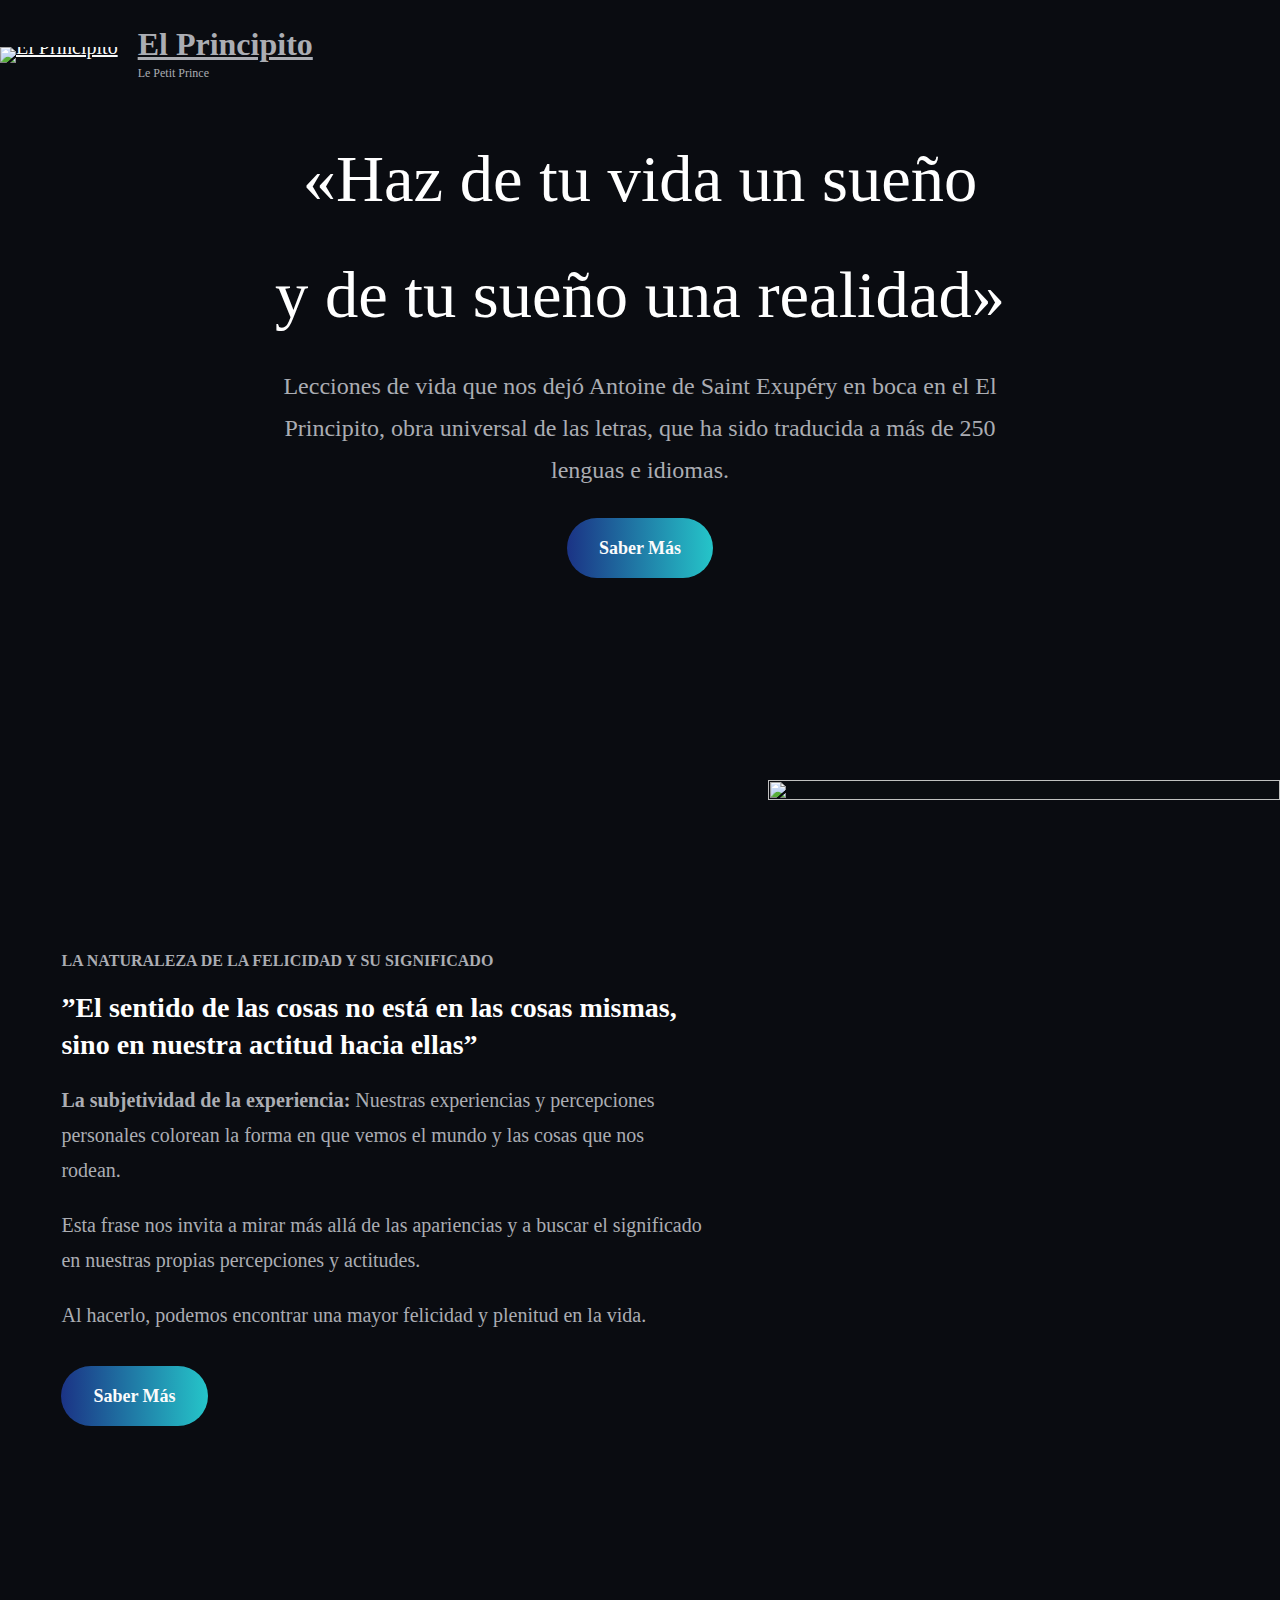
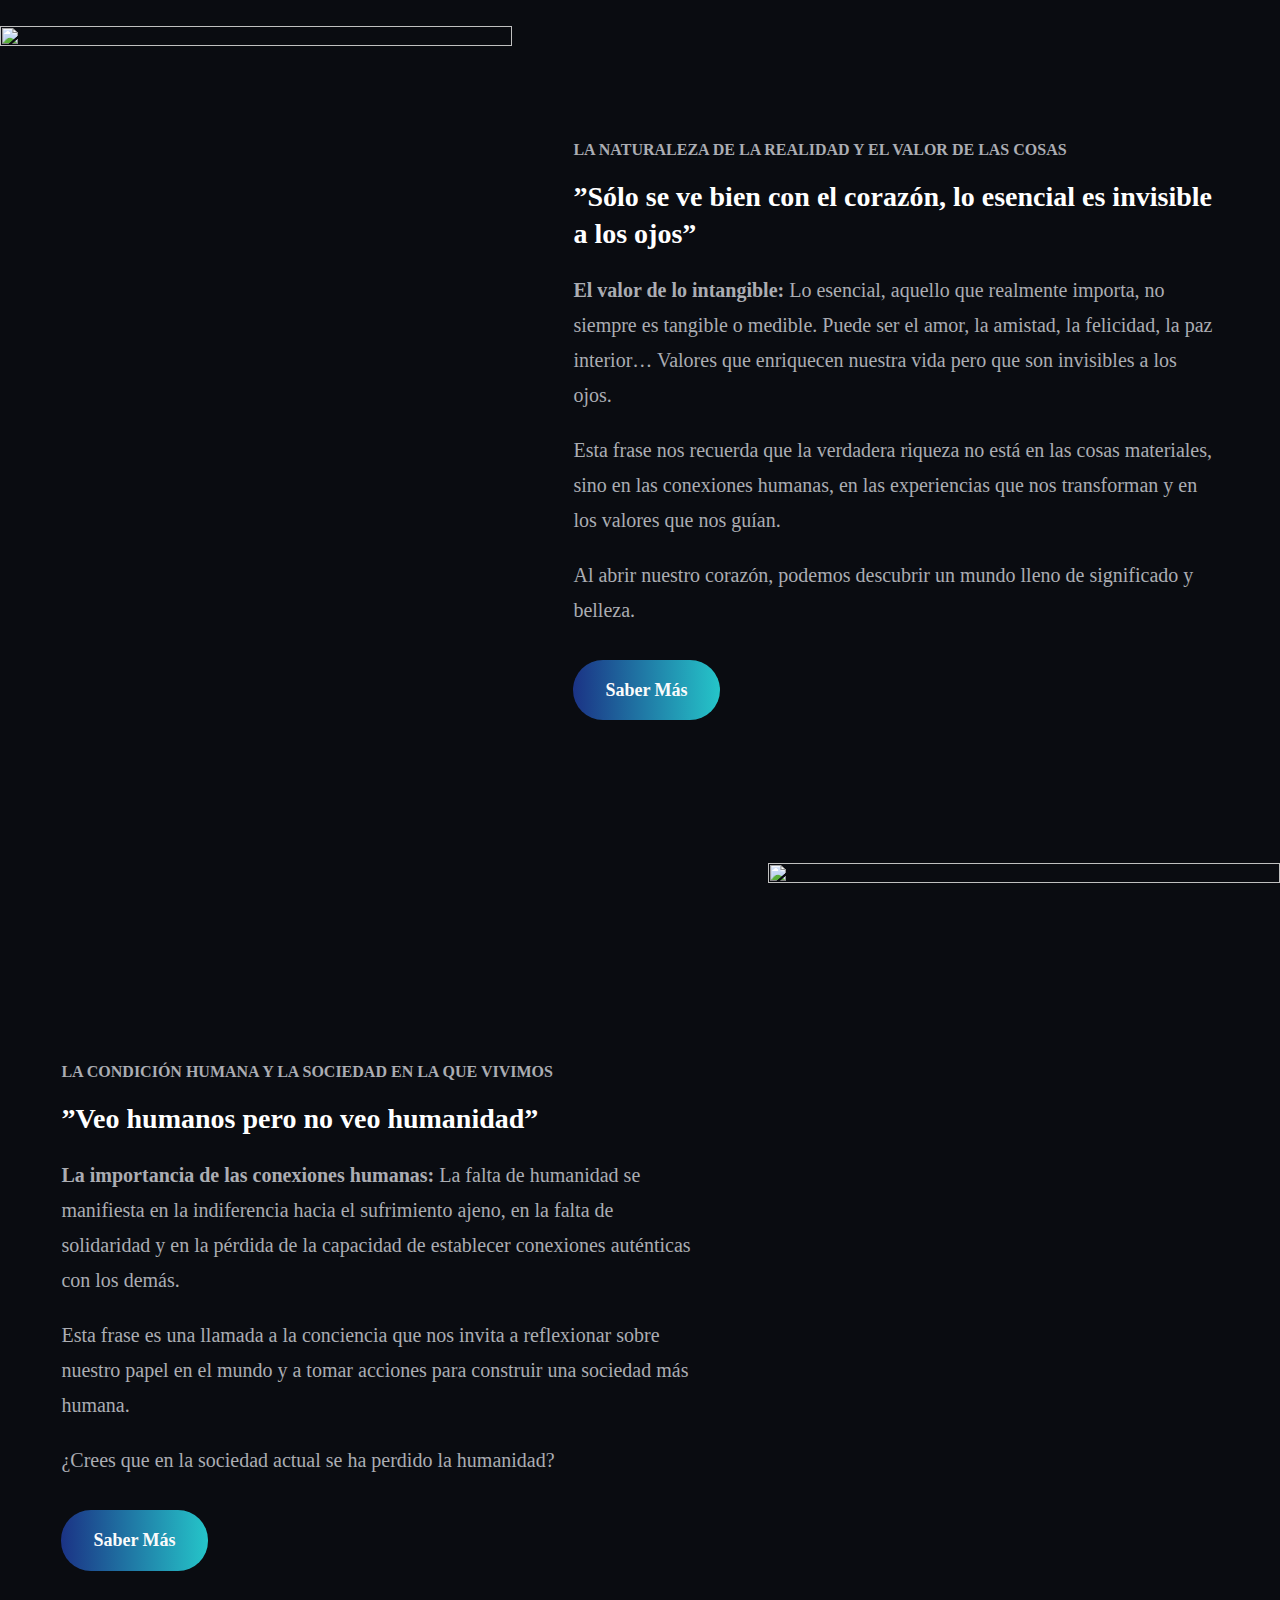
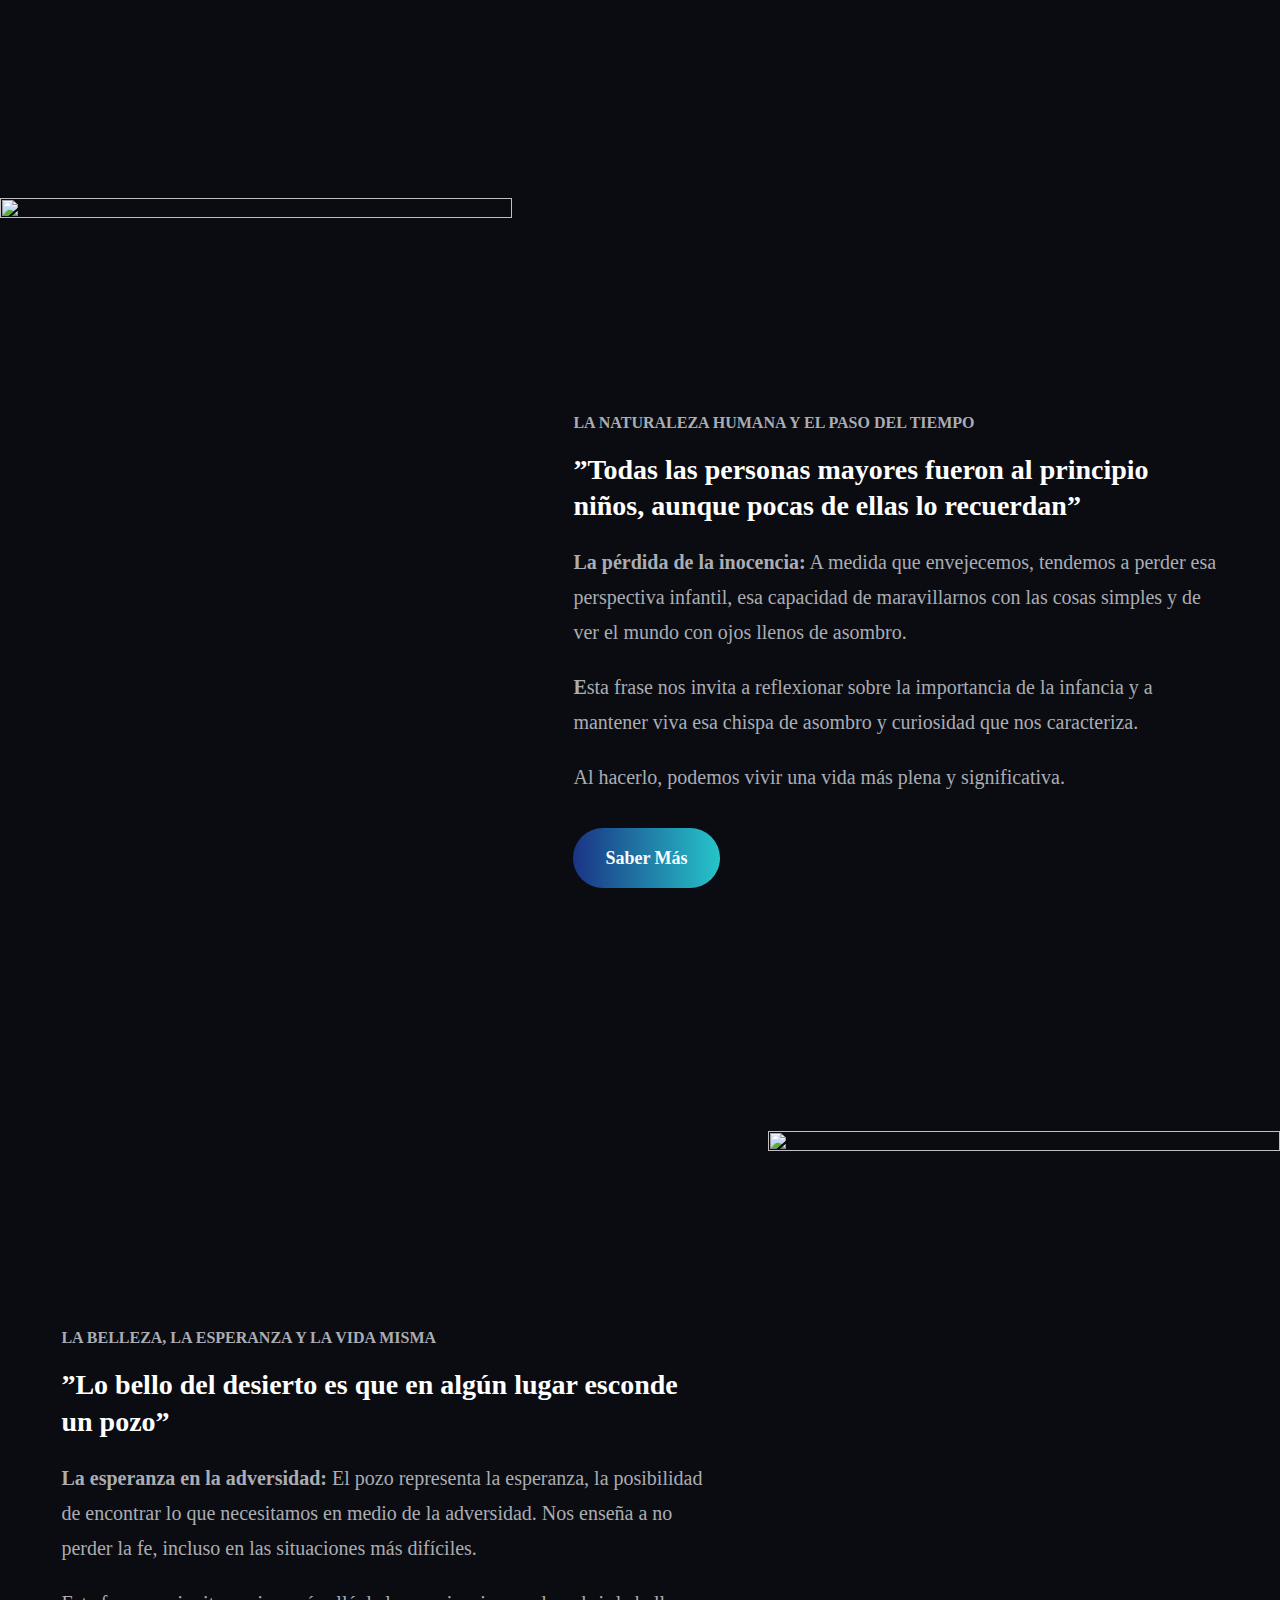
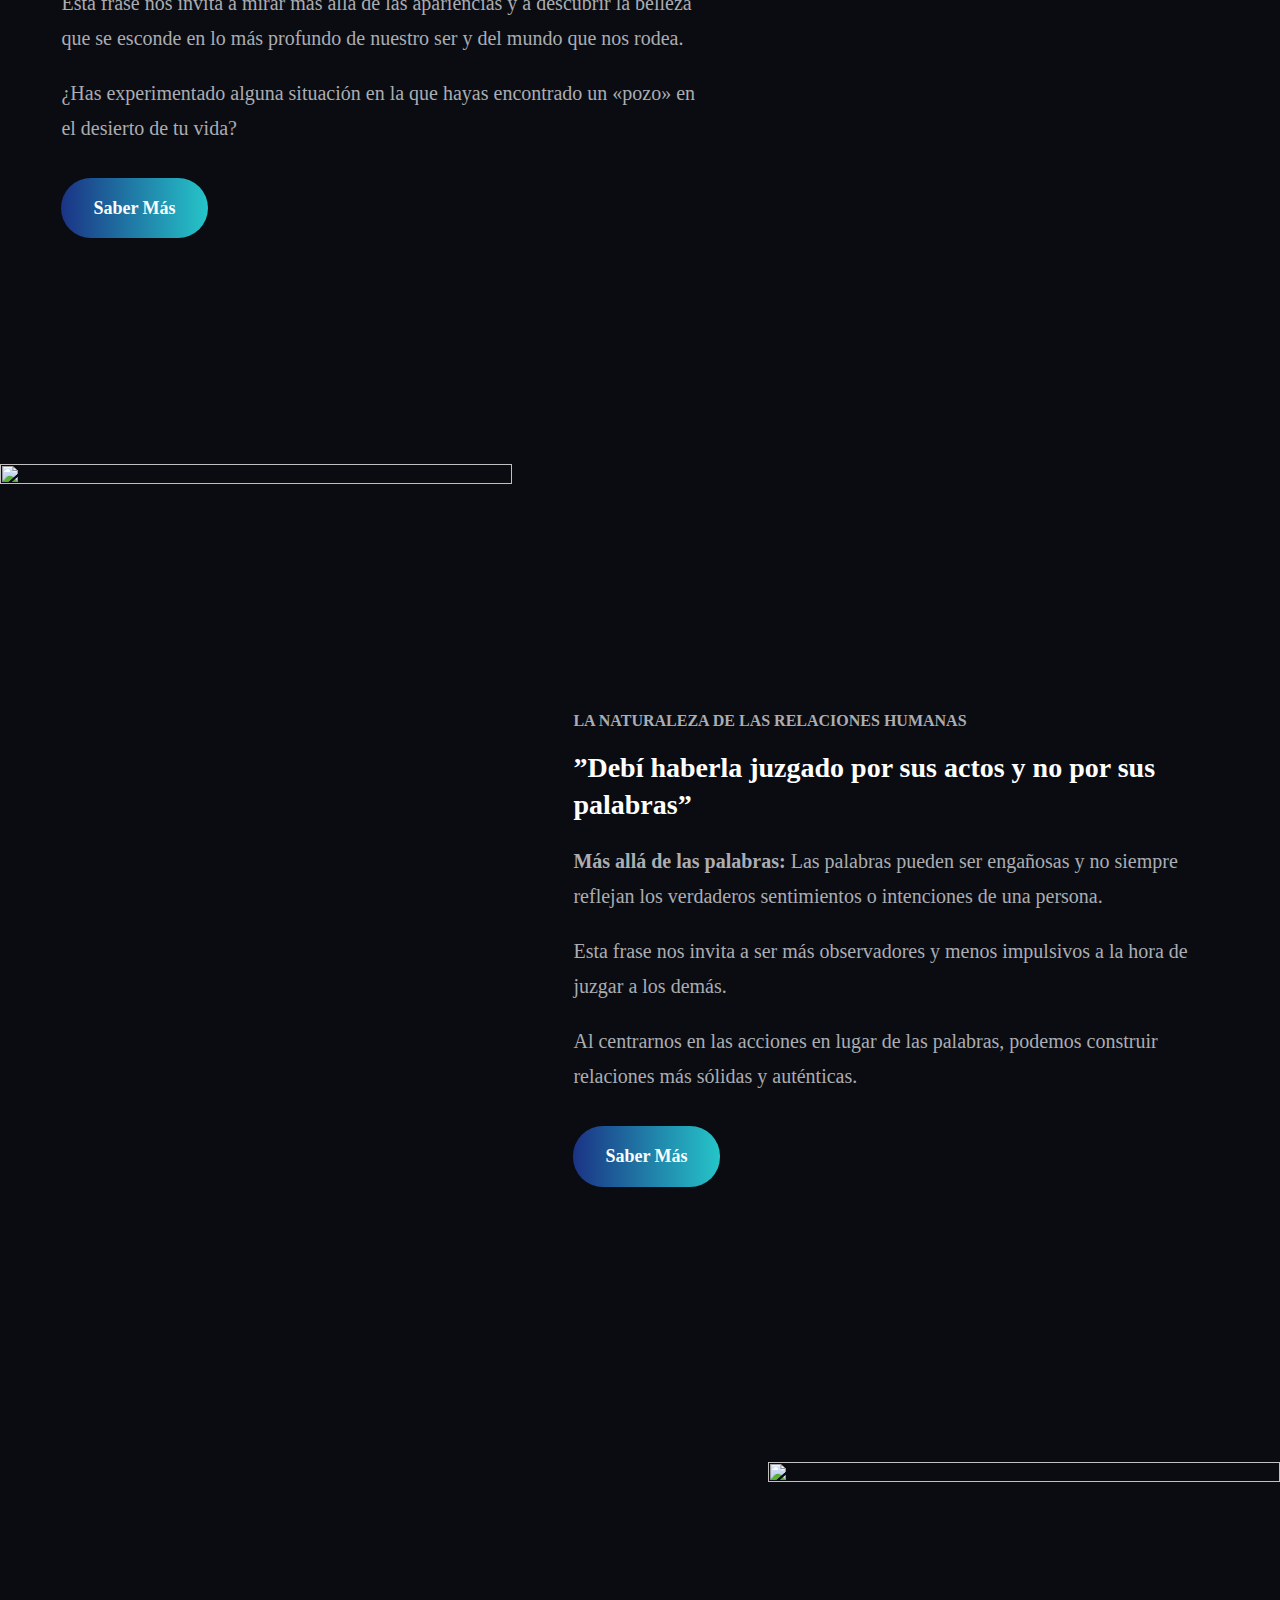
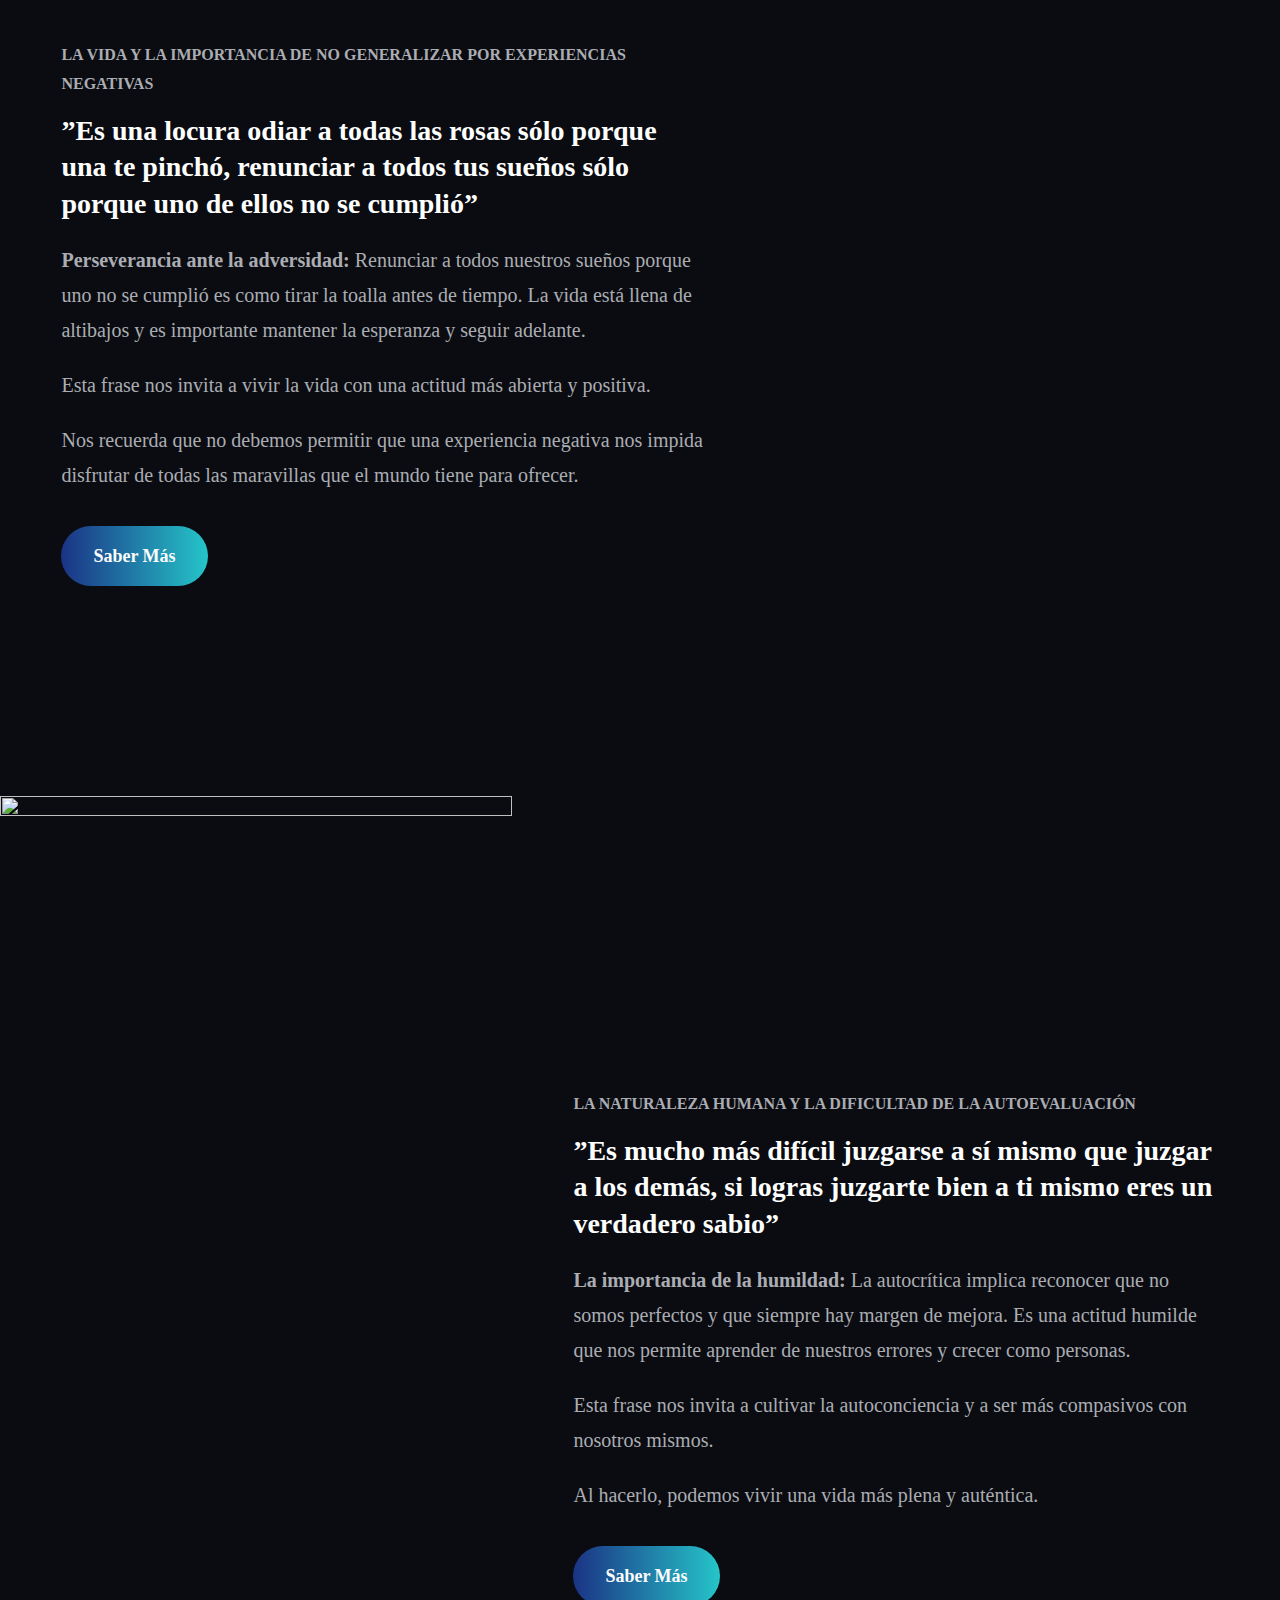
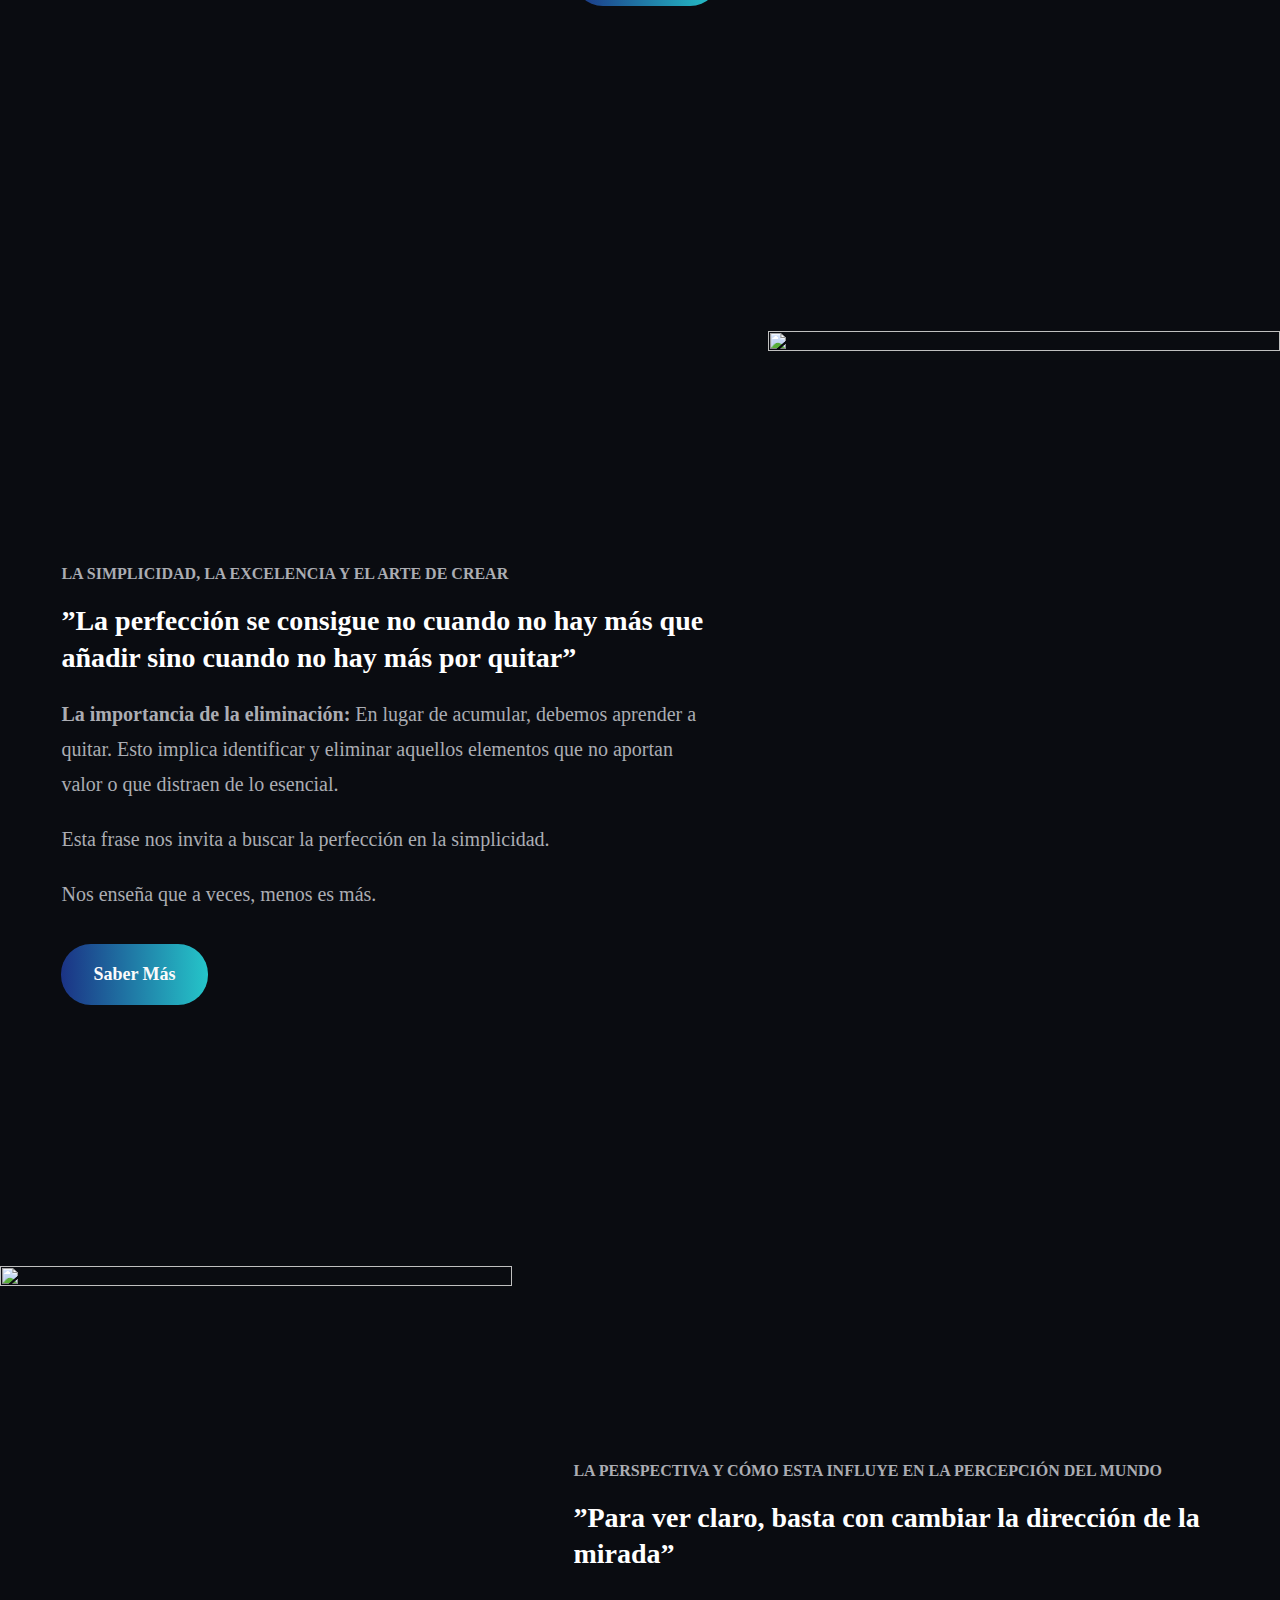
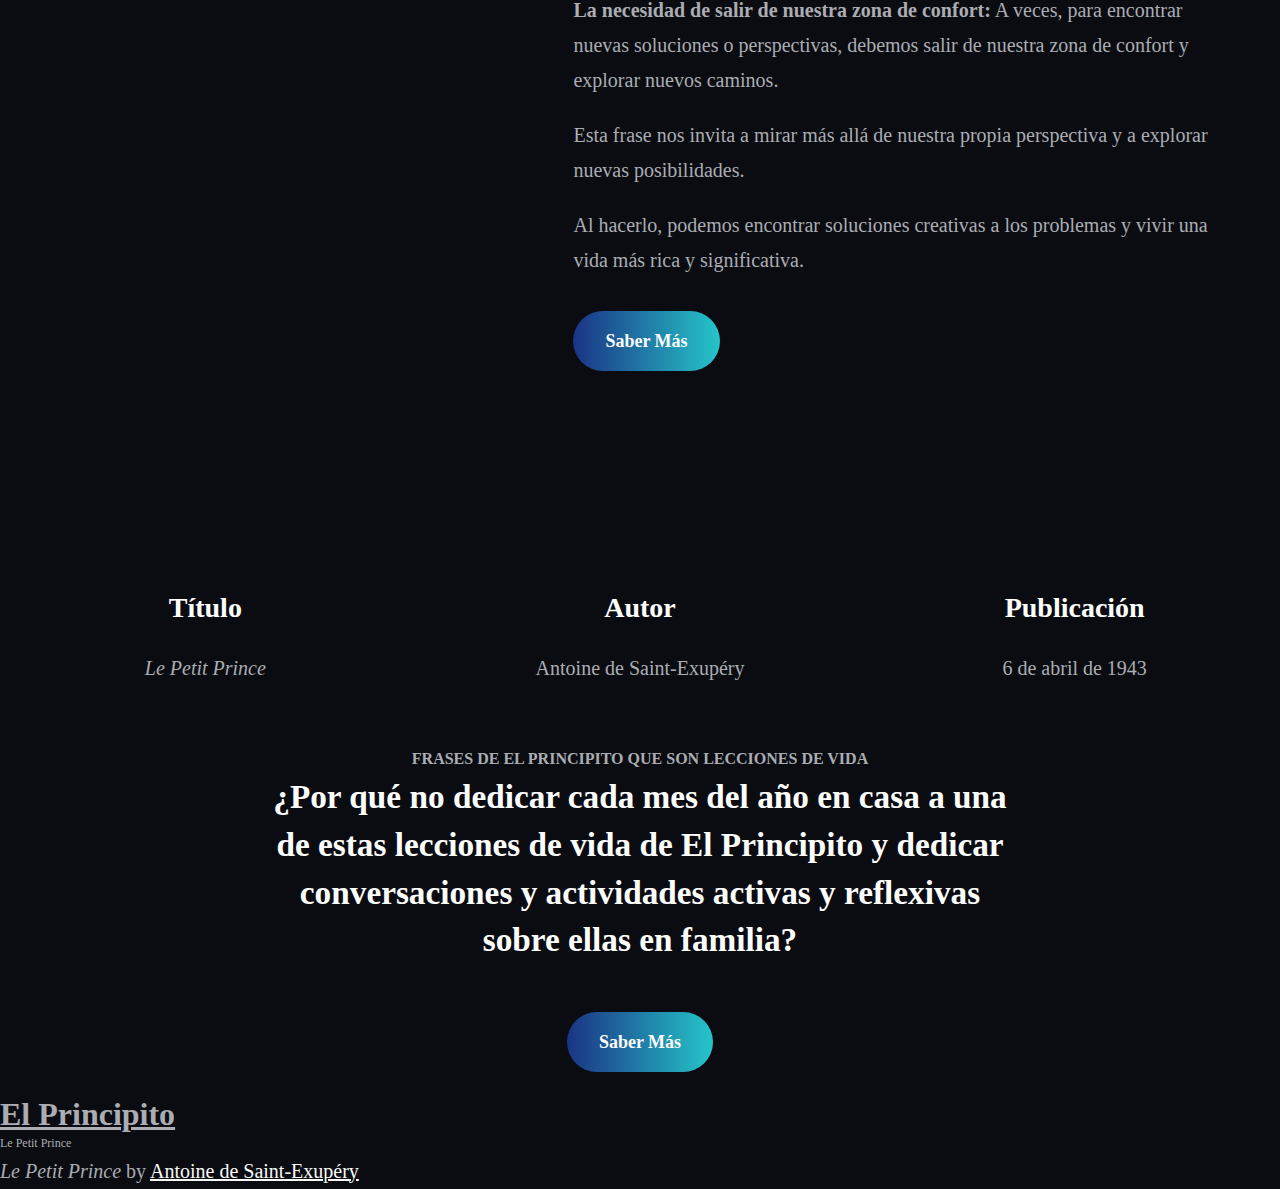
==== commit 9320f4f9: "El Principito" ====
--- a/index.html
+++ b/index.html
@@ -5,11 +5,11 @@
 	<meta name="viewport" content="width=device-width, initial-scale=1">
 <meta name="robots" content="max-image-preview:large">
 <title>El Principito &#8211; Le Petit Prince</title>
-<link rel="dns-prefetch">
-<link rel="alternate" type="application/rss+xml" title="El Principito &raquo; Feed" href="/feed/">
-<link rel="alternate" type="application/rss+xml" title="El Principito &raquo; Feed de los comentarios" href="/comments/feed/">
+<link rel="dns-prefetch" href="https://https://galgorium.github.io/ElPrincipito">
+<link rel="alternate" type="application/rss+xml" title="El Principito &raquo; Feed" href="https://https://galgorium.github.io/ElPrincipito/feed/">
+<link rel="alternate" type="application/rss+xml" title="El Principito &raquo; Feed de los comentarios" href="https://https://galgorium.github.io/ElPrincipito/comments/feed/">
 <script>
-window._wpemojiSettings = {"baseUrl":"https:\/\/s.w.org\/images\/core\/emoji\/15.0.3\/72x72\/","ext":".png","svgUrl":"https:\/\/s.w.org\/images\/core\/emoji\/15.0.3\/svg\/","svgExt":".svg","source":{"concatemoji":"\/wp-includes\/js\/wp-emoji-release.min.js?ver=6.6.2"}};
+window._wpemojiSettings = {"baseUrl":"https:\/\/s.w.org\/images\/core\/emoji\/15.0.3\/72x72\/","ext":".png","svgUrl":"https:\/\/s.w.org\/images\/core\/emoji\/15.0.3\/svg\/","svgExt":".svg","source":{"concatemoji":"https:\/\/https:\/\/galgorium.github.io\/ElPrincipito\/wp-includes\/js\/wp-emoji-release.min.js?ver=6.6.2"}};
 /*! This file is auto-generated */
 !function(i,n){var o,s,e;function c(e){try{var t={supportTests:e,timestamp:(new Date).valueOf()};sessionStorage.setItem(o,JSON.stringify(t))}catch(e){}}function p(e,t,n){e.clearRect(0,0,e.canvas.width,e.canvas.height),e.fillText(t,0,0);var t=new Uint32Array(e.getImageData(0,0,e.canvas.width,e.canvas.height).data),r=(e.clearRect(0,0,e.canvas.width,e.canvas.height),e.fillText(n,0,0),new Uint32Array(e.getImageData(0,0,e.canvas.width,e.canvas.height).data));return t.every(function(e,t){return e===r[t]})}function u(e,t,n){switch(t){case"flag":return n(e,"🏳️‍⚧️","🏳️​⚧️")?!1:!n(e,"🇺🇳","🇺​🇳")&&!n(e,"🏴󠁧󠁢󠁥󠁮󠁧󠁿","🏴​󠁧​󠁢​󠁥​󠁮​󠁧​󠁿");case"emoji":return!n(e,"🐦‍⬛","🐦​⬛")}return!1}function f(e,t,n){var r="undefined"!=typeof WorkerGlobalScope&&self instanceof WorkerGlobalScope?new OffscreenCanvas(300,150):i.createElement("canvas"),a=r.getContext("2d",{willReadFrequently:!0}),o=(a.textBaseline="top",a.font="600 32px Arial",{});return e.forEach(function(e){o[e]=t(a,e,n)}),o}function t(e){var t=i.createElement("script");t.src=e,t.defer=!0,i.head.appendChild(t)}"undefined"!=typeof Promise&&(o="wpEmojiSettingsSupports",s=["flag","emoji"],n.supports={everything:!0,everythingExceptFlag:!0},e=new Promise(function(e){i.addEventListener("DOMContentLoaded",e,{once:!0})}),new Promise(function(t){var n=function(){try{var e=JSON.parse(sessionStorage.getItem(o));if("object"==typeof e&&"number"==typeof e.timestamp&&(new Date).valueOf()<e.timestamp+604800&&"object"==typeof e.supportTests)return e.supportTests}catch(e){}return null}();if(!n){if("undefined"!=typeof Worker&&"undefined"!=typeof OffscreenCanvas&&"undefined"!=typeof URL&&URL.createObjectURL&&"undefined"!=typeof Blob)try{var e="postMessage("+f.toString()+"("+[JSON.stringify(s),u.toString(),p.toString()].join(",")+"));",r=new Blob([e],{type:"text/javascript"}),a=new Worker(URL.createObjectURL(r),{name:"wpTestEmojiSupports"});return void(a.onmessage=function(e){c(n=e.data),a.terminate(),t(n)})}catch(e){}c(n=f(s,u,p))}t(n)}).then(function(e){for(var t in e)n.supports[t]=e[t],n.supports.everything=n.supports.everything&&n.supports[t],"flag"!==t&&(n.supports.everythingExceptFlag=n.supports.everythingExceptFlag&&n.supports[t]);n.supports.everythingExceptFlag=n.supports.everythingExceptFlag&&!n.supports.flag,n.DOMReady=!1,n.readyCallback=function(){n.DOMReady=!0}}).then(function(){return e}).then(function(){var e;n.supports.everything||(n.readyCallback(),(e=n.source||{}).concatemoji?t(e.concatemoji):e.wpemoji&&e.twemoji&&(t(e.twemoji),t(e.wpemoji)))}))}((window,document),window._wpemojiSettings);
 </script>
@@ -22,7 +22,7 @@
 <style id="wp-block-paragraph-inline-css">.is-small-text{font-size:.875em}.is-regular-text{font-size:1em}.is-large-text{font-size:2.25em}.is-larger-text{font-size:3em}.has-drop-cap:not(:focus):first-letter{float:left;font-size:8.4em;font-style:normal;font-weight:100;line-height:.68;margin:.05em .1em 0 0;text-transform:uppercase}body.rtl .has-drop-cap:not(:focus):first-letter{float:none;margin-left:.1em}p.has-drop-cap.has-background{overflow:hidden}:root :where(p.has-background){padding:1.25em 2.375em}:where(p.has-text-color:not(.has-link-color)) a{color:inherit}p.has-text-align-left[style*="writing-mode:vertical-lr"],p.has-text-align-right[style*="writing-mode:vertical-rl"]{rotate:180deg}</style>
 <style id="wp-block-button-inline-css">.wp-block-button__link{box-sizing:border-box;cursor:pointer;display:inline-block;text-align:center;word-break:break-word}.wp-block-button__link.aligncenter{text-align:center}.wp-block-button__link.alignright{text-align:right}:where(.wp-block-button__link){border-radius:9999px;box-shadow:none;padding:calc(.667em + 2px) calc(1.333em + 2px);text-decoration:none}.wp-block-button[style*=text-decoration] .wp-block-button__link{text-decoration:inherit}.wp-block-buttons>.wp-block-button.has-custom-width{max-width:none}.wp-block-buttons>.wp-block-button.has-custom-width .wp-block-button__link{width:100%}.wp-block-buttons>.wp-block-button.has-custom-font-size .wp-block-button__link{font-size:inherit}.wp-block-buttons>.wp-block-button.wp-block-button__width-25{width:calc(25% - var(--wp--style--block-gap, .5em)*.75)}.wp-block-buttons>.wp-block-button.wp-block-button__width-50{width:calc(50% - var(--wp--style--block-gap, .5em)*.5)}.wp-block-buttons>.wp-block-button.wp-block-button__width-75{width:calc(75% - var(--wp--style--block-gap, .5em)*.25)}.wp-block-buttons>.wp-block-button.wp-block-button__width-100{flex-basis:100%;width:100%}.wp-block-buttons.is-vertical>.wp-block-button.wp-block-button__width-25{width:25%}.wp-block-buttons.is-vertical>.wp-block-button.wp-block-button__width-50{width:50%}.wp-block-buttons.is-vertical>.wp-block-button.wp-block-button__width-75{width:75%}.wp-block-button.is-style-squared,.wp-block-button__link.wp-block-button.is-style-squared{border-radius:0}.wp-block-button.no-border-radius,.wp-block-button__link.no-border-radius{border-radius:0!important}:root :where(.wp-block-button .wp-block-button__link.is-style-outline),:root :where(.wp-block-button.is-style-outline>.wp-block-button__link){border:2px solid;padding:.667em 1.333em}:root :where(.wp-block-button .wp-block-button__link.is-style-outline:not(.has-text-color)),:root :where(.wp-block-button.is-style-outline>.wp-block-button__link:not(.has-text-color)){color:currentColor}:root :where(.wp-block-button .wp-block-button__link.is-style-outline:not(.has-background)),:root :where(.wp-block-button.is-style-outline>.wp-block-button__link:not(.has-background)){background-color:initial;background-image:none}</style>
 <style id="wp-block-buttons-inline-css">.wp-block-buttons.is-vertical{flex-direction:column}.wp-block-buttons.is-vertical>.wp-block-button:last-child{margin-bottom:0}.wp-block-buttons>.wp-block-button{display:inline-block;margin:0}.wp-block-buttons.is-content-justification-left{justify-content:flex-start}.wp-block-buttons.is-content-justification-left.is-vertical{align-items:flex-start}.wp-block-buttons.is-content-justification-center{justify-content:center}.wp-block-buttons.is-content-justification-center.is-vertical{align-items:center}.wp-block-buttons.is-content-justification-right{justify-content:flex-end}.wp-block-buttons.is-content-justification-right.is-vertical{align-items:flex-end}.wp-block-buttons.is-content-justification-space-between{justify-content:space-between}.wp-block-buttons.aligncenter{text-align:center}.wp-block-buttons:not(.is-content-justification-space-between,.is-content-justification-right,.is-content-justification-left,.is-content-justification-center) .wp-block-button.aligncenter{margin-left:auto;margin-right:auto;width:100%}.wp-block-buttons[style*=text-decoration] .wp-block-button,.wp-block-buttons[style*=text-decoration] .wp-block-button__link{text-decoration:inherit}.wp-block-buttons.has-custom-font-size .wp-block-button__link{font-size:inherit}.wp-block-button.aligncenter{text-align:center}</style>
-<link rel="stylesheet" id="wp-block-cover-css" href="/wp-includes/blocks/cover/style.min.css?ver=6.6.2" media="all">
+<link rel="stylesheet" id="wp-block-cover-css" href="https://https://galgorium.github.io/ElPrincipito/wp-includes/blocks/cover/style.min.css?ver=6.6.2" media="all">
 <style id="wp-block-video-inline-css">.wp-block-video{box-sizing:border-box}.wp-block-video video{vertical-align:middle;width:100%}@supports (position:sticky){.wp-block-video [poster]{object-fit:cover}}.wp-block-video.aligncenter{text-align:center}.wp-block-video :where(figcaption){margin-bottom:1em;margin-top:.5em}</style>
 <style id="wp-block-video-theme-inline-css">.wp-block-video :where(figcaption){color:#555;font-size:13px;text-align:center}.is-dark-theme .wp-block-video :where(figcaption){color:#ffffffa6}.wp-block-video{margin:0 0 1em}</style>
 <style id="wp-block-media-text-inline-css">.wp-block-media-text{box-sizing:border-box;
@@ -84,22 +84,22 @@
 			width: auto;
 			z-index: 100000;
 		}</style>
-<link rel="stylesheet" id="bizboost-style-css" href="/wp-content/themes/bizboost/style.css?ver=1718298565" media="all">
-<link rel="https://api.w.org/" href="/wp-json/">
-<link rel="EditURI" type="application/rsd+xml" title="RSD" href="/xmlrpc.php?rsd">
+<link rel="stylesheet" id="bizboost-style-css" href="https://https://galgorium.github.io/ElPrincipito/wp-content/themes/bizboost/style.css?ver=1718298565" media="all">
+<link rel="https://api.w.org/" href="https://https://galgorium.github.io/ElPrincipito/wp-json/">
+<link rel="EditURI" type="application/rsd+xml" title="RSD" href="https://https://galgorium.github.io/ElPrincipito/xmlrpc.php?rsd">
 <meta name="generator" content="WordPress 6.6.2">
-<style id="wp-fonts-local">@font-face{font-family:Poppins;font-style:normal;font-weight:300;font-display:fallback;src:url('/wp-content/themes/bizboost/assets/fonts/poppins/Poppins-Light.woff2') format('woff2');font-stretch:normal;}
-@font-face{font-family:Poppins;font-style:normal;font-weight:400;font-display:fallback;src:url('/wp-content/themes/bizboost/assets/fonts/poppins/Poppins-Regular.woff2') format('woff2');font-stretch:normal;}
-@font-face{font-family:Poppins;font-style:italic;font-weight:400;font-display:fallback;src:url('/wp-content/themes/bizboost/assets/fonts/poppins/Poppins-Italic.woff2') format('woff2');font-stretch:normal;}
-@font-face{font-family:Poppins;font-style:normal;font-weight:500;font-display:fallback;src:url('/wp-content/themes/bizboost/assets/fonts/poppins/Poppins-Medium.woff2') format('woff2');font-stretch:normal;}
-@font-face{font-family:Poppins;font-style:normal;font-weight:600;font-display:fallback;src:url('/wp-content/themes/bizboost/assets/fonts/poppins/Poppins-SemiBold.woff2') format('woff2');font-stretch:normal;}
-@font-face{font-family:Poppins;font-style:normal;font-weight:700;font-display:fallback;src:url('/wp-content/themes/bizboost/assets/fonts/poppins/Poppins-Bold.woff2') format('woff2');font-stretch:normal;}
-@font-face{font-family:Poppins;font-style:normal;font-weight:800;font-display:fallback;src:url('/wp-content/themes/bizboost/assets/fonts/poppins/Poppins-ExtraBold.woff2') format('woff2');font-stretch:normal;}
-@font-face{font-family:Poppins;font-style:normal;font-weight:900;font-display:fallback;src:url('/wp-content/themes/bizboost/assets/fonts/poppins/Poppins-Black.woff2') format('woff2');font-stretch:normal;}</style>
-<link rel="icon" href="/wp-content/uploads/2024/06/Le-Petit-Prince-150x150.jpg" sizes="32x32">
-<link rel="icon" href="/wp-content/uploads/2024/06/Le-Petit-Prince.jpg" sizes="192x192">
-<link rel="apple-touch-icon" href="/wp-content/uploads/2024/06/Le-Petit-Prince.jpg">
-<meta name="msapplication-TileImage" content="/wp-content/uploads/2024/06/Le-Petit-Prince.jpg">
+<style id="wp-fonts-local">@font-face{font-family:Poppins;font-style:normal;font-weight:300;font-display:fallback;src:url('https://https://galgorium.github.io/ElPrincipito/wp-content/themes/bizboost/assets/fonts/poppins/Poppins-Light.woff2') format('woff2');font-stretch:normal;}
+@font-face{font-family:Poppins;font-style:normal;font-weight:400;font-display:fallback;src:url('https://https://galgorium.github.io/ElPrincipito/wp-content/themes/bizboost/assets/fonts/poppins/Poppins-Regular.woff2') format('woff2');font-stretch:normal;}
+@font-face{font-family:Poppins;font-style:italic;font-weight:400;font-display:fallback;src:url('https://https://galgorium.github.io/ElPrincipito/wp-content/themes/bizboost/assets/fonts/poppins/Poppins-Italic.woff2') format('woff2');font-stretch:normal;}
+@font-face{font-family:Poppins;font-style:normal;font-weight:500;font-display:fallback;src:url('https://https://galgorium.github.io/ElPrincipito/wp-content/themes/bizboost/assets/fonts/poppins/Poppins-Medium.woff2') format('woff2');font-stretch:normal;}
+@font-face{font-family:Poppins;font-style:normal;font-weight:600;font-display:fallback;src:url('https://https://galgorium.github.io/ElPrincipito/wp-content/themes/bizboost/assets/fonts/poppins/Poppins-SemiBold.woff2') format('woff2');font-stretch:normal;}
+@font-face{font-family:Poppins;font-style:normal;font-weight:700;font-display:fallback;src:url('https://https://galgorium.github.io/ElPrincipito/wp-content/themes/bizboost/assets/fonts/poppins/Poppins-Bold.woff2') format('woff2');font-stretch:normal;}
+@font-face{font-family:Poppins;font-style:normal;font-weight:800;font-display:fallback;src:url('https://https://galgorium.github.io/ElPrincipito/wp-content/themes/bizboost/assets/fonts/poppins/Poppins-ExtraBold.woff2') format('woff2');font-stretch:normal;}
+@font-face{font-family:Poppins;font-style:normal;font-weight:900;font-display:fallback;src:url('https://https://galgorium.github.io/ElPrincipito/wp-content/themes/bizboost/assets/fonts/poppins/Poppins-Black.woff2') format('woff2');font-stretch:normal;}</style>
+<link rel="icon" href="https://https://galgorium.github.io/ElPrincipito/wp-content/uploads/2024/06/Le-Petit-Prince-150x150.jpg" sizes="32x32">
+<link rel="icon" href="https://https://galgorium.github.io/ElPrincipito/wp-content/uploads/2024/06/Le-Petit-Prince.jpg" sizes="192x192">
+<link rel="apple-touch-icon" href="https://https://galgorium.github.io/ElPrincipito/wp-content/uploads/2024/06/Le-Petit-Prince.jpg">
+<meta name="msapplication-TileImage" content="https://https://galgorium.github.io/ElPrincipito/wp-content/uploads/2024/06/Le-Petit-Prince.jpg">
 </head>
 
 <body class="home blog wp-custom-logo wp-embed-responsive">
@@ -110,11 +110,11 @@
 <div class="wp-block-group alignwide wp-block-main-header is-layout-constrained wp-block-group-is-layout-constrained">
 <div class="wp-block-group alignfull wp-block-main-header-container is-content-justification-space-between is-layout-flex wp-container-core-group-is-layout-3 wp-block-group-is-layout-flex" style="padding-top:var(--wp--custom--spacing--tiny);padding-bottom:var(--wp--custom--spacing--tiny)">
 <div class="wp-block-group site-identity is-layout-flex wp-container-core-group-is-layout-2 wp-block-group-is-layout-flex">
-<div class="wp-block-site-logo"><a href="/" class="custom-logo-link" rel="home" aria-current="page"><img width="50" height="88" src="/wp-content/uploads/2024/06/Le-Petit-Prince.jpg" class="custom-logo" alt="El Principito" decoding="async" srcset="/wp-content/uploads/2024/06/Le-Petit-Prince.jpg 736w, /wp-content/uploads/2024/06/Le-Petit-Prince-169x300.jpg 169w, /wp-content/uploads/2024/06/Le-Petit-Prince-576x1024.jpg 576w" sizes="(max-width: 50px) 100vw, 50px"></a></div>
+<div class="wp-block-site-logo"><a href="https://https://galgorium.github.io/ElPrincipito/" class="custom-logo-link" rel="home" aria-current="page"><img width="50" height="88" src="https://https://galgorium.github.io/ElPrincipito/wp-content/uploads/2024/06/Le-Petit-Prince.jpg" class="custom-logo" alt="El Principito" decoding="async" srcset="https://https://galgorium.github.io/ElPrincipito/wp-content/uploads/2024/06/Le-Petit-Prince.jpg 736w, https://https://galgorium.github.io/ElPrincipito/wp-content/uploads/2024/06/Le-Petit-Prince-169x300.jpg 169w, https://https://galgorium.github.io/ElPrincipito/wp-content/uploads/2024/06/Le-Petit-Prince-576x1024.jpg 576w" sizes="(max-width: 50px) 100vw, 50px"></a></div>
 
 
 <div class="wp-block-group is-layout-flow wp-block-group-is-layout-flow">
-<h1 class="wp-block-site-title"><a href="/" target="_self" rel="home" aria-current="page">El Principito</a></h1>
+<h1 class="wp-block-site-title"><a href="https://https://galgorium.github.io/ElPrincipito/" target="_self" rel="home" aria-current="page">El Principito</a></h1>
 
 <p style="margin-top:0;" class="wp-block-site-tagline">Le Petit Prince</p>
 </div>
@@ -158,7 +158,7 @@
 
 <div class="wp-block-group alignfull wp-block-section wp-block-video-featured is-layout-constrained wp-block-group-is-layout-constrained">
 <div class="wp-block-group alignwide wp-block-group-content is-layout-flow wp-block-group-is-layout-flow">
-<figure class="wp-block-video"><video autoplay loop muted src="/wp-content/uploads/2024/06/vecteezy_the-planet-earth-and-moon-in-space_2018874.mp4" playsinline></video></figure>
+<figure class="wp-block-video"><video autoplay loop muted src="https://https://galgorium.github.io/ElPrincipito/wp-content/uploads/2024/06/vecteezy_the-planet-earth-and-moon-in-space_2018874.mp4" playsinline></video></figure>
 </div>
 </div>
 
@@ -192,16 +192,16 @@
 
 
 <div class="wp-block-buttons is-content-justification-left is-layout-flex wp-container-core-buttons-is-layout-2 wp-block-buttons-is-layout-flex">
-<div class="wp-block-button"><a class="wp-block-button__link wp-element-button" href="/el-sentido-de-las-cosas-no-esta-en-las-cosas-mismas-sino-en-nuestra-actitud-hacia-ellas/">Saber Más</a></div>
-</div>
-</div>
-<figure class="wp-block-media-text__media"><img width="638" height="1024" src="/wp-content/uploads/2024/06/Le-Petit-Prince-by-AI-art-collector-638x1024.jpg" alt="" class="wp-image-14 size-full" srcset="/wp-content/uploads/2024/06/Le-Petit-Prince-by-AI-art-collector-638x1024.jpg 638w, /wp-content/uploads/2024/06/Le-Petit-Prince-by-AI-art-collector-187x300.jpg 187w, /wp-content/uploads/2024/06/Le-Petit-Prince-by-AI-art-collector.jpg 768w" sizes="(max-width: 638px) 100vw, 638px"></figure>
+<div class="wp-block-button"><a class="wp-block-button__link wp-element-button" href="https://https://galgorium.github.io/ElPrincipito/el-sentido-de-las-cosas-no-esta-en-las-cosas-mismas-sino-en-nuestra-actitud-hacia-ellas/">Saber Más</a></div>
+</div>
+</div>
+<figure class="wp-block-media-text__media"><img width="638" height="1024" src="https://https://galgorium.github.io/ElPrincipito/wp-content/uploads/2024/06/Le-Petit-Prince-by-AI-art-collector-638x1024.jpg" alt="" class="wp-image-14 size-full" srcset="https://https://galgorium.github.io/ElPrincipito/wp-content/uploads/2024/06/Le-Petit-Prince-by-AI-art-collector-638x1024.jpg 638w, https://https://galgorium.github.io/ElPrincipito/wp-content/uploads/2024/06/Le-Petit-Prince-by-AI-art-collector-187x300.jpg 187w, https://https://galgorium.github.io/ElPrincipito/wp-content/uploads/2024/06/Le-Petit-Prince-by-AI-art-collector.jpg 768w" sizes="(max-width: 638px) 100vw, 638px"></figure>
 </div>
 
 
 
 <div class="wp-block-media-text alignwide is-stacked-on-mobile" style="grid-template-columns:40% auto">
-<figure class="wp-block-media-text__media"><img width="604" height="960" src="/wp-content/uploads/2024/06/Le-Petit-Prince-by-Norma-Rodriguez.jpg" alt="" class="wp-image-19 size-full" srcset="/wp-content/uploads/2024/06/Le-Petit-Prince-by-Norma-Rodriguez.jpg 604w, /wp-content/uploads/2024/06/Le-Petit-Prince-by-Norma-Rodriguez-189x300.jpg 189w" sizes="(max-width: 604px) 100vw, 604px"></figure><div class="wp-block-media-text__content">
+<figure class="wp-block-media-text__media"><img width="604" height="960" src="https://https://galgorium.github.io/ElPrincipito/wp-content/uploads/2024/06/Le-Petit-Prince-by-Norma-Rodriguez.jpg" alt="" class="wp-image-19 size-full" srcset="https://https://galgorium.github.io/ElPrincipito/wp-content/uploads/2024/06/Le-Petit-Prince-by-Norma-Rodriguez.jpg 604w, https://https://galgorium.github.io/ElPrincipito/wp-content/uploads/2024/06/Le-Petit-Prince-by-Norma-Rodriguez-189x300.jpg 189w" sizes="(max-width: 604px) 100vw, 604px"></figure><div class="wp-block-media-text__content">
 <div class="wp-block-group wp-block-group-heading is-layout-flow wp-container-core-group-is-layout-13 wp-block-group-is-layout-flow">
 <h6 class="wp-block-heading has-text-align-left has-body-text-color has-text-color has-medium-font-size" style="font-style:normal;font-weight:600;line-height:1.8;text-transform:uppercase">La naturaleza de la realidad y el valor de las cosas</h6>
 
@@ -225,7 +225,7 @@
 
 
 <div class="wp-block-buttons is-content-justification-left is-layout-flex wp-container-core-buttons-is-layout-3 wp-block-buttons-is-layout-flex">
-<div class="wp-block-button"><a class="wp-block-button__link wp-element-button" href="/solo-se-ve-bien-con-el-corazon-lo-esencial-es-invisible-a-los-ojos/">Saber Más</a></div>
+<div class="wp-block-button"><a class="wp-block-button__link wp-element-button" href="https://https://galgorium.github.io/ElPrincipito/solo-se-ve-bien-con-el-corazon-lo-esencial-es-invisible-a-los-ojos/">Saber Más</a></div>
 </div>
 </div>
 </div>
@@ -257,16 +257,16 @@
 
 
 <div class="wp-block-buttons is-content-justification-left is-layout-flex wp-container-core-buttons-is-layout-4 wp-block-buttons-is-layout-flex">
-<div class="wp-block-button"><a class="wp-block-button__link wp-element-button" href="/veo-humanos-pero-no-veo-humanidad/">Saber Más</a></div>
-</div>
-</div>
-<figure class="wp-block-media-text__media"><img width="576" height="1024" src="/wp-content/uploads/2024/06/Le-Petit-Prince-by-Pamefarias-576x1024.jpg" alt="" class="wp-image-21 size-full" srcset="/wp-content/uploads/2024/06/Le-Petit-Prince-by-Pamefarias-576x1024.jpg 576w, /wp-content/uploads/2024/06/Le-Petit-Prince-by-Pamefarias-169x300.jpg 169w, /wp-content/uploads/2024/06/Le-Petit-Prince-by-Pamefarias-768x1365.jpg 768w, /wp-content/uploads/2024/06/Le-Petit-Prince-by-Pamefarias-864x1536.jpg 864w, /wp-content/uploads/2024/06/Le-Petit-Prince-by-Pamefarias.jpg 1080w" sizes="(max-width: 576px) 100vw, 576px"></figure>
+<div class="wp-block-button"><a class="wp-block-button__link wp-element-button" href="https://https://galgorium.github.io/ElPrincipito/veo-humanos-pero-no-veo-humanidad/">Saber Más</a></div>
+</div>
+</div>
+<figure class="wp-block-media-text__media"><img width="576" height="1024" src="https://https://galgorium.github.io/ElPrincipito/wp-content/uploads/2024/06/Le-Petit-Prince-by-Pamefarias-576x1024.jpg" alt="" class="wp-image-21 size-full" srcset="https://https://galgorium.github.io/ElPrincipito/wp-content/uploads/2024/06/Le-Petit-Prince-by-Pamefarias-576x1024.jpg 576w, https://https://galgorium.github.io/ElPrincipito/wp-content/uploads/2024/06/Le-Petit-Prince-by-Pamefarias-169x300.jpg 169w, https://https://galgorium.github.io/ElPrincipito/wp-content/uploads/2024/06/Le-Petit-Prince-by-Pamefarias-768x1365.jpg 768w, https://https://galgorium.github.io/ElPrincipito/wp-content/uploads/2024/06/Le-Petit-Prince-by-Pamefarias-864x1536.jpg 864w, https://https://galgorium.github.io/ElPrincipito/wp-content/uploads/2024/06/Le-Petit-Prince-by-Pamefarias.jpg 1080w" sizes="(max-width: 576px) 100vw, 576px"></figure>
 </div>
 
 
 
 <div class="wp-block-media-text alignwide is-stacked-on-mobile" style="grid-template-columns:40% auto">
-<figure class="wp-block-media-text__media"><img width="564" height="1002" src="/wp-content/uploads/2024/06/Le-Petit-Prince-by-Amelie-Doucet.jpg" alt="" class="wp-image-25 size-full" srcset="/wp-content/uploads/2024/06/Le-Petit-Prince-by-Amelie-Doucet.jpg 564w, /wp-content/uploads/2024/06/Le-Petit-Prince-by-Amelie-Doucet-169x300.jpg 169w" sizes="(max-width: 564px) 100vw, 564px"></figure><div class="wp-block-media-text__content">
+<figure class="wp-block-media-text__media"><img width="564" height="1002" src="https://https://galgorium.github.io/ElPrincipito/wp-content/uploads/2024/06/Le-Petit-Prince-by-Amelie-Doucet.jpg" alt="" class="wp-image-25 size-full" srcset="https://https://galgorium.github.io/ElPrincipito/wp-content/uploads/2024/06/Le-Petit-Prince-by-Amelie-Doucet.jpg 564w, https://https://galgorium.github.io/ElPrincipito/wp-content/uploads/2024/06/Le-Petit-Prince-by-Amelie-Doucet-169x300.jpg 169w" sizes="(max-width: 564px) 100vw, 564px"></figure><div class="wp-block-media-text__content">
 <div class="wp-block-group wp-block-group-heading is-layout-flow wp-container-core-group-is-layout-15 wp-block-group-is-layout-flow">
 <h6 class="wp-block-heading has-text-align-left has-body-text-color has-text-color has-medium-font-size" style="font-style:normal;font-weight:600;line-height:1.8;text-transform:uppercase">La naturaleza humana y el paso del tiempo</h6>
 
@@ -290,7 +290,7 @@
 
 
 <div class="wp-block-buttons is-content-justification-left is-layout-flex wp-container-core-buttons-is-layout-5 wp-block-buttons-is-layout-flex">
-<div class="wp-block-button"><a class="wp-block-button__link wp-element-button" href="/todas-las-personas-mayores-fueron-al-principio-ninos-aunque-pocas-de-ellas-lo-recuerdan/">Saber Más</a></div>
+<div class="wp-block-button"><a class="wp-block-button__link wp-element-button" href="https://https://galgorium.github.io/ElPrincipito/todas-las-personas-mayores-fueron-al-principio-ninos-aunque-pocas-de-ellas-lo-recuerdan/">Saber Más</a></div>
 </div>
 </div>
 </div>
@@ -322,16 +322,16 @@
 
 
 <div class="wp-block-buttons is-content-justification-left is-layout-flex wp-container-core-buttons-is-layout-6 wp-block-buttons-is-layout-flex">
-<div class="wp-block-button"><a class="wp-block-button__link wp-element-button" href="/lo-bello-del-desierto-es-que-en-algun-lugar-esconde-un-pozo/">Saber Más</a></div>
-</div>
-</div>
-<figure class="wp-block-media-text__media"><img width="577" height="1024" src="/wp-content/uploads/2024/06/Le-Petit-Prince-by-Jabneelska-577x1024.jpg" alt="" class="wp-image-27 size-full" srcset="/wp-content/uploads/2024/06/Le-Petit-Prince-by-Jabneelska-577x1024.jpg 577w, /wp-content/uploads/2024/06/Le-Petit-Prince-by-Jabneelska-169x300.jpg 169w, /wp-content/uploads/2024/06/Le-Petit-Prince-by-Jabneelska-768x1363.jpg 768w, /wp-content/uploads/2024/06/Le-Petit-Prince-by-Jabneelska-865x1536.jpg 865w, /wp-content/uploads/2024/06/Le-Petit-Prince-by-Jabneelska.jpg 1080w" sizes="(max-width: 577px) 100vw, 577px"></figure>
+<div class="wp-block-button"><a class="wp-block-button__link wp-element-button" href="https://https://galgorium.github.io/ElPrincipito/lo-bello-del-desierto-es-que-en-algun-lugar-esconde-un-pozo/">Saber Más</a></div>
+</div>
+</div>
+<figure class="wp-block-media-text__media"><img width="577" height="1024" src="https://https://galgorium.github.io/ElPrincipito/wp-content/uploads/2024/06/Le-Petit-Prince-by-Jabneelska-577x1024.jpg" alt="" class="wp-image-27 size-full" srcset="https://https://galgorium.github.io/ElPrincipito/wp-content/uploads/2024/06/Le-Petit-Prince-by-Jabneelska-577x1024.jpg 577w, https://https://galgorium.github.io/ElPrincipito/wp-content/uploads/2024/06/Le-Petit-Prince-by-Jabneelska-169x300.jpg 169w, https://https://galgorium.github.io/ElPrincipito/wp-content/uploads/2024/06/Le-Petit-Prince-by-Jabneelska-768x1363.jpg 768w, https://https://galgorium.github.io/ElPrincipito/wp-content/uploads/2024/06/Le-Petit-Prince-by-Jabneelska-865x1536.jpg 865w, https://https://galgorium.github.io/ElPrincipito/wp-content/uploads/2024/06/Le-Petit-Prince-by-Jabneelska.jpg 1080w" sizes="(max-width: 577px) 100vw, 577px"></figure>
 </div>
 
 
 
 <div class="wp-block-media-text alignwide is-stacked-on-mobile" style="grid-template-columns:40% auto">
-<figure class="wp-block-media-text__media"><img width="538" height="1024" src="/wp-content/uploads/2024/06/Le-Petit-Prince-by-Fabiana-Araujo-538x1024.jpg" alt="" class="wp-image-30 size-full" srcset="/wp-content/uploads/2024/06/Le-Petit-Prince-by-Fabiana-Araujo-538x1024.jpg 538w, /wp-content/uploads/2024/06/Le-Petit-Prince-by-Fabiana-Araujo-158x300.jpg 158w, /wp-content/uploads/2024/06/Le-Petit-Prince-by-Fabiana-Araujo.jpg 630w" sizes="(max-width: 538px) 100vw, 538px"></figure><div class="wp-block-media-text__content">
+<figure class="wp-block-media-text__media"><img width="538" height="1024" src="https://https://galgorium.github.io/ElPrincipito/wp-content/uploads/2024/06/Le-Petit-Prince-by-Fabiana-Araujo-538x1024.jpg" alt="" class="wp-image-30 size-full" srcset="https://https://galgorium.github.io/ElPrincipito/wp-content/uploads/2024/06/Le-Petit-Prince-by-Fabiana-Araujo-538x1024.jpg 538w, https://https://galgorium.github.io/ElPrincipito/wp-content/uploads/2024/06/Le-Petit-Prince-by-Fabiana-Araujo-158x300.jpg 158w, https://https://galgorium.github.io/ElPrincipito/wp-content/uploads/2024/06/Le-Petit-Prince-by-Fabiana-Araujo.jpg 630w" sizes="(max-width: 538px) 100vw, 538px"></figure><div class="wp-block-media-text__content">
 <div class="wp-block-group wp-block-group-heading is-layout-flow wp-container-core-group-is-layout-17 wp-block-group-is-layout-flow">
 <h6 class="wp-block-heading has-text-align-left has-body-text-color has-text-color has-medium-font-size" style="font-style:normal;font-weight:600;line-height:1.8;text-transform:uppercase">La naturaleza de las relaciones humanas</h6>
 
@@ -355,7 +355,7 @@
 
 
 <div class="wp-block-buttons is-content-justification-left is-layout-flex wp-container-core-buttons-is-layout-7 wp-block-buttons-is-layout-flex">
-<div class="wp-block-button"><a class="wp-block-button__link wp-element-button" href="/debi-haberla-juzgado-por-sus-actos-y-no-por-sus-palabras/">Saber Más</a></div>
+<div class="wp-block-button"><a class="wp-block-button__link wp-element-button" href="https://https://galgorium.github.io/ElPrincipito/debi-haberla-juzgado-por-sus-actos-y-no-por-sus-palabras/">Saber Más</a></div>
 </div>
 </div>
 </div>
@@ -387,16 +387,16 @@
 
 
 <div class="wp-block-buttons is-content-justification-left is-layout-flex wp-container-core-buttons-is-layout-8 wp-block-buttons-is-layout-flex">
-<div class="wp-block-button"><a class="wp-block-button__link wp-element-button" href="/es-una-locura-odiar-a-todas-las-rosas-solo-porque-una-te-pincho-renunciar-a-todos-tus-suenos-solo-porque-uno-de-ellos-no-se-cumplio/">Saber Más</a></div>
-</div>
-</div>
-<figure class="wp-block-media-text__media"><img width="576" height="1024" src="/wp-content/uploads/2024/06/Le-Petit-Prince-576x1024.jpg" alt="" class="wp-image-32 size-full" srcset="/wp-content/uploads/2024/06/Le-Petit-Prince-576x1024.jpg 576w, /wp-content/uploads/2024/06/Le-Petit-Prince-169x300.jpg 169w, /wp-content/uploads/2024/06/Le-Petit-Prince.jpg 736w" sizes="(max-width: 576px) 100vw, 576px"></figure>
+<div class="wp-block-button"><a class="wp-block-button__link wp-element-button" href="https://https://galgorium.github.io/ElPrincipito/es-una-locura-odiar-a-todas-las-rosas-solo-porque-una-te-pincho-renunciar-a-todos-tus-suenos-solo-porque-uno-de-ellos-no-se-cumplio/">Saber Más</a></div>
+</div>
+</div>
+<figure class="wp-block-media-text__media"><img width="576" height="1024" src="https://https://galgorium.github.io/ElPrincipito/wp-content/uploads/2024/06/Le-Petit-Prince-576x1024.jpg" alt="" class="wp-image-32 size-full" srcset="https://https://galgorium.github.io/ElPrincipito/wp-content/uploads/2024/06/Le-Petit-Prince-576x1024.jpg 576w, https://https://galgorium.github.io/ElPrincipito/wp-content/uploads/2024/06/Le-Petit-Prince-169x300.jpg 169w, https://https://galgorium.github.io/ElPrincipito/wp-content/uploads/2024/06/Le-Petit-Prince.jpg 736w" sizes="(max-width: 576px) 100vw, 576px"></figure>
 </div>
 
 
 
 <div class="wp-block-media-text alignwide is-stacked-on-mobile" style="grid-template-columns:40% auto">
-<figure class="wp-block-media-text__media"><img width="472" height="1024" src="/wp-content/uploads/2024/06/Le-Petit-Prince-by-Xilihuala-472x1024.jpg" alt="" class="wp-image-37 size-full" srcset="/wp-content/uploads/2024/06/Le-Petit-Prince-by-Xilihuala-472x1024.jpg 472w, /wp-content/uploads/2024/06/Le-Petit-Prince-by-Xilihuala-138x300.jpg 138w, /wp-content/uploads/2024/06/Le-Petit-Prince-by-Xilihuala-768x1665.jpg 768w, /wp-content/uploads/2024/06/Le-Petit-Prince-by-Xilihuala-708x1536.jpg 708w, /wp-content/uploads/2024/06/Le-Petit-Prince-by-Xilihuala-944x2048.jpg 944w, /wp-content/uploads/2024/06/Le-Petit-Prince-by-Xilihuala.jpg 1080w" sizes="(max-width: 472px) 100vw, 472px"></figure><div class="wp-block-media-text__content">
+<figure class="wp-block-media-text__media"><img width="472" height="1024" src="https://https://galgorium.github.io/ElPrincipito/wp-content/uploads/2024/06/Le-Petit-Prince-by-Xilihuala-472x1024.jpg" alt="" class="wp-image-37 size-full" srcset="https://https://galgorium.github.io/ElPrincipito/wp-content/uploads/2024/06/Le-Petit-Prince-by-Xilihuala-472x1024.jpg 472w, https://https://galgorium.github.io/ElPrincipito/wp-content/uploads/2024/06/Le-Petit-Prince-by-Xilihuala-138x300.jpg 138w, https://https://galgorium.github.io/ElPrincipito/wp-content/uploads/2024/06/Le-Petit-Prince-by-Xilihuala-768x1665.jpg 768w, https://https://galgorium.github.io/ElPrincipito/wp-content/uploads/2024/06/Le-Petit-Prince-by-Xilihuala-708x1536.jpg 708w, https://https://galgorium.github.io/ElPrincipito/wp-content/uploads/2024/06/Le-Petit-Prince-by-Xilihuala-944x2048.jpg 944w, https://https://galgorium.github.io/ElPrincipito/wp-content/uploads/2024/06/Le-Petit-Prince-by-Xilihuala.jpg 1080w" sizes="(max-width: 472px) 100vw, 472px"></figure><div class="wp-block-media-text__content">
 <div class="wp-block-group wp-block-group-heading is-layout-flow wp-container-core-group-is-layout-19 wp-block-group-is-layout-flow">
 <h6 class="wp-block-heading has-text-align-left has-body-text-color has-text-color has-medium-font-size" style="font-style:normal;font-weight:600;line-height:1.8;text-transform:uppercase">La naturaleza humana y la dificultad de la autoevaluación</h6>
 
@@ -420,7 +420,7 @@
 
 
 <div class="wp-block-buttons is-content-justification-left is-layout-flex wp-container-core-buttons-is-layout-9 wp-block-buttons-is-layout-flex">
-<div class="wp-block-button"><a class="wp-block-button__link wp-element-button" href="/es-mucho-mas-dificil-juzgarse-a-si-mismo-que-juzgar-a-los-demas-si-logras-juzgarte-bien-a-ti-mismo-eres-un-verdadero-sabio/">Saber Más</a></div>
+<div class="wp-block-button"><a class="wp-block-button__link wp-element-button" href="https://https://galgorium.github.io/ElPrincipito/es-mucho-mas-dificil-juzgarse-a-si-mismo-que-juzgar-a-los-demas-si-logras-juzgarte-bien-a-ti-mismo-eres-un-verdadero-sabio/">Saber Más</a></div>
 </div>
 </div>
 </div>
@@ -452,16 +452,16 @@
 
 
 <div class="wp-block-buttons is-content-justification-left is-layout-flex wp-container-core-buttons-is-layout-10 wp-block-buttons-is-layout-flex">
-<div class="wp-block-button"><a class="wp-block-button__link wp-element-button" href="/la-perfeccion-se-consigue-no-cuando-no-hay-mas-que-anadir-sino-cuando-no-hay-mas-por-quitar/">Saber Más</a></div>
-</div>
-</div>
-<figure class="wp-block-media-text__media"><img width="564" height="1003" src="/wp-content/uploads/2024/06/Le-Petit-Prince-by-Jabneelska-1.jpg" alt="" class="wp-image-42 size-full" srcset="/wp-content/uploads/2024/06/Le-Petit-Prince-by-Jabneelska-1.jpg 564w, /wp-content/uploads/2024/06/Le-Petit-Prince-by-Jabneelska-1-169x300.jpg 169w" sizes="(max-width: 564px) 100vw, 564px"></figure>
+<div class="wp-block-button"><a class="wp-block-button__link wp-element-button" href="https://https://galgorium.github.io/ElPrincipito/la-perfeccion-se-consigue-no-cuando-no-hay-mas-que-anadir-sino-cuando-no-hay-mas-por-quitar/">Saber Más</a></div>
+</div>
+</div>
+<figure class="wp-block-media-text__media"><img width="564" height="1003" src="https://https://galgorium.github.io/ElPrincipito/wp-content/uploads/2024/06/Le-Petit-Prince-by-Jabneelska-1.jpg" alt="" class="wp-image-42 size-full" srcset="https://https://galgorium.github.io/ElPrincipito/wp-content/uploads/2024/06/Le-Petit-Prince-by-Jabneelska-1.jpg 564w, https://https://galgorium.github.io/ElPrincipito/wp-content/uploads/2024/06/Le-Petit-Prince-by-Jabneelska-1-169x300.jpg 169w" sizes="(max-width: 564px) 100vw, 564px"></figure>
 </div>
 
 
 
 <div class="wp-block-media-text alignwide is-stacked-on-mobile" style="grid-template-columns:40% auto">
-<figure class="wp-block-media-text__media"><img width="453" height="800" src="/wp-content/uploads/2024/06/Le-Petit-Prince-by-Simone-Starinsky.jpg" alt="" class="wp-image-47 size-full" srcset="/wp-content/uploads/2024/06/Le-Petit-Prince-by-Simone-Starinsky.jpg 453w, /wp-content/uploads/2024/06/Le-Petit-Prince-by-Simone-Starinsky-170x300.jpg 170w" sizes="(max-width: 453px) 100vw, 453px"></figure><div class="wp-block-media-text__content">
+<figure class="wp-block-media-text__media"><img width="453" height="800" src="https://https://galgorium.github.io/ElPrincipito/wp-content/uploads/2024/06/Le-Petit-Prince-by-Simone-Starinsky.jpg" alt="" class="wp-image-47 size-full" srcset="https://https://galgorium.github.io/ElPrincipito/wp-content/uploads/2024/06/Le-Petit-Prince-by-Simone-Starinsky.jpg 453w, https://https://galgorium.github.io/ElPrincipito/wp-content/uploads/2024/06/Le-Petit-Prince-by-Simone-Starinsky-170x300.jpg 170w" sizes="(max-width: 453px) 100vw, 453px"></figure><div class="wp-block-media-text__content">
 <div class="wp-block-group wp-block-group-heading is-layout-flow wp-container-core-group-is-layout-21 wp-block-group-is-layout-flow">
 <h6 class="wp-block-heading has-text-align-left has-body-text-color has-text-color has-medium-font-size" style="font-style:normal;font-weight:600;line-height:1.8;text-transform:uppercase">La perspectiva y cómo esta influye en la percepción del mundo</h6>
 
@@ -485,7 +485,7 @@
 
 
 <div class="wp-block-buttons is-content-justification-left is-layout-flex wp-container-core-buttons-is-layout-11 wp-block-buttons-is-layout-flex">
-<div class="wp-block-button"><a class="wp-block-button__link wp-element-button" href="/para-ver-claro-basta-con-cambiar-la-direccion-de-la-mirada/">Saber Más</a></div>
+<div class="wp-block-button"><a class="wp-block-button__link wp-element-button" href="https://https://galgorium.github.io/ElPrincipito/para-ver-claro-basta-con-cambiar-la-direccion-de-la-mirada/">Saber Más</a></div>
 </div>
 </div>
 </div>
@@ -536,7 +536,7 @@
 
 
 <div class="wp-block-cover alignfull wp-block-section wp-block-cta wp-block-promotional-contact">
-<span aria-hidden="true" class="wp-block-cover__background has-background-dim-60 has-background-dim"></span><img class="wp-block-cover__image-background" alt="" src="/wp-content/themes/bizboost/assets/images/promotional-contact.jpg" data-object-fit="cover"><div class="wp-block-cover__inner-container is-layout-flow wp-block-cover-is-layout-flow">
+<span aria-hidden="true" class="wp-block-cover__background has-background-dim-60 has-background-dim"></span><img class="wp-block-cover__image-background" alt="" src="https://https://galgorium.github.io/ElPrincipito/wp-content/themes/bizboost/assets/images/promotional-contact.jpg" data-object-fit="cover"><div class="wp-block-cover__inner-container is-layout-flow wp-block-cover-is-layout-flow">
 <div class="wp-block-group is-layout-constrained wp-block-group-is-layout-constrained">
 <div class="wp-block-group is-layout-flow wp-container-core-group-is-layout-30 wp-block-group-is-layout-flow">
 <div class="wp-block-group wp-block-group-heading is-layout-flow wp-block-group-is-layout-flow">
@@ -566,7 +566,7 @@
 <div class="wp-block-columns wp-block-footer-widget-area-columns is-layout-flex wp-container-core-columns-is-layout-2 wp-block-columns-is-layout-flex">
 <div class="wp-block-column wp-block-widget is-layout-flow wp-block-column-is-layout-flow">
 <div class="wp-block-group is-layout-flow wp-container-core-group-is-layout-33 wp-block-group-is-layout-flow">
-<h1 class="wp-block-site-title"><a href="/" target="_self" rel="home" aria-current="page">El Principito</a></h1>
+<h1 class="wp-block-site-title"><a href="https://https://galgorium.github.io/ElPrincipito/" target="_self" rel="home" aria-current="page">El Principito</a></h1>
 
 <p class="wp-block-site-tagline">Le Petit Prince</p>
 </div>
@@ -625,7 +625,7 @@
 		// Inject the skip link.
 		sibling.parentElement.insertBefore( skipLink, sibling );
 	}() );</script>
-<script src="/wp-content/themes/bizboost/assets/js/custom.js?ver=1718298565" id="bizboost-script-js"></script>
+<script src="https://https://galgorium.github.io/ElPrincipito/wp-content/themes/bizboost/assets/js/custom.js?ver=1718298565" id="bizboost-script-js"></script>
 <svg style="position: absolute; width: 0; height: 0; overflow: hidden;" version="1.1" xmlns="http://www.w3.org/2000/svg" xmlns:xlink="http://www.w3.org/1999/xlink">
 <defs>
 <symbol id="icon-behance" viewbox="0 0 37 32">
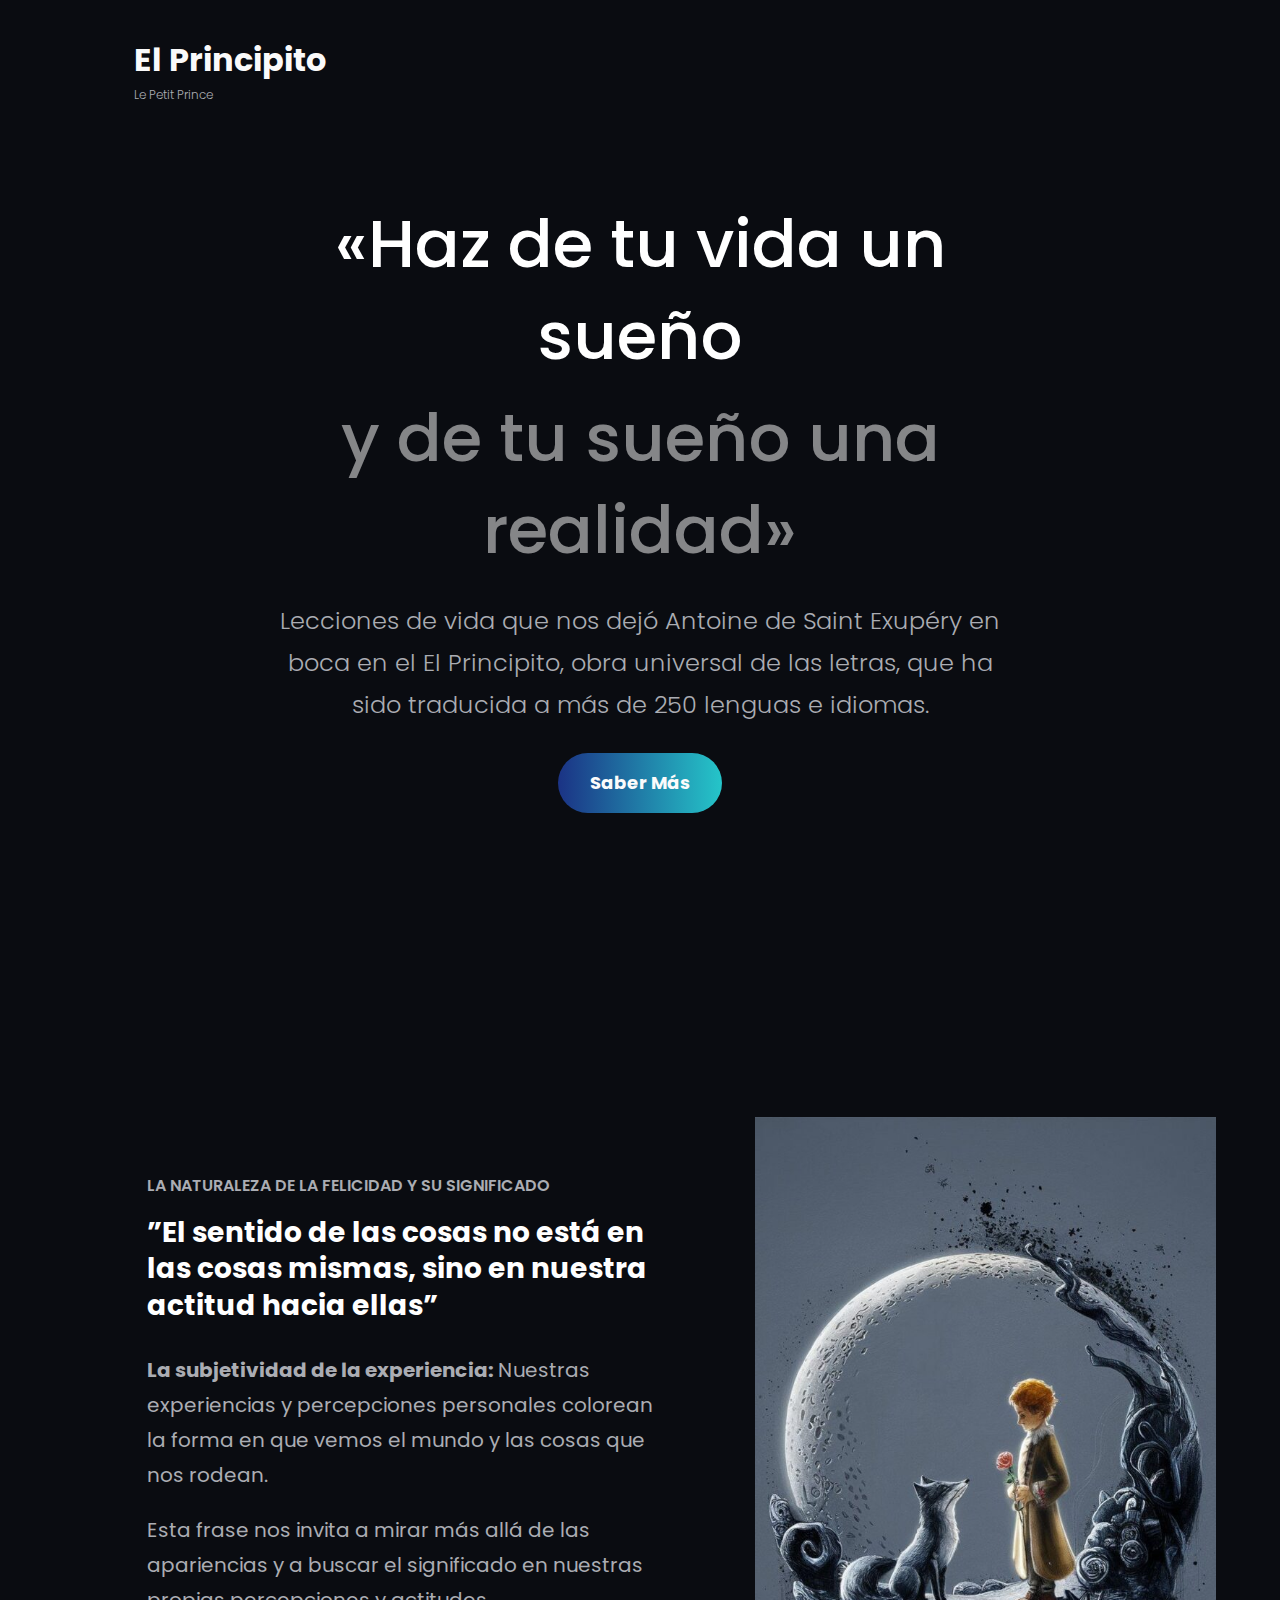
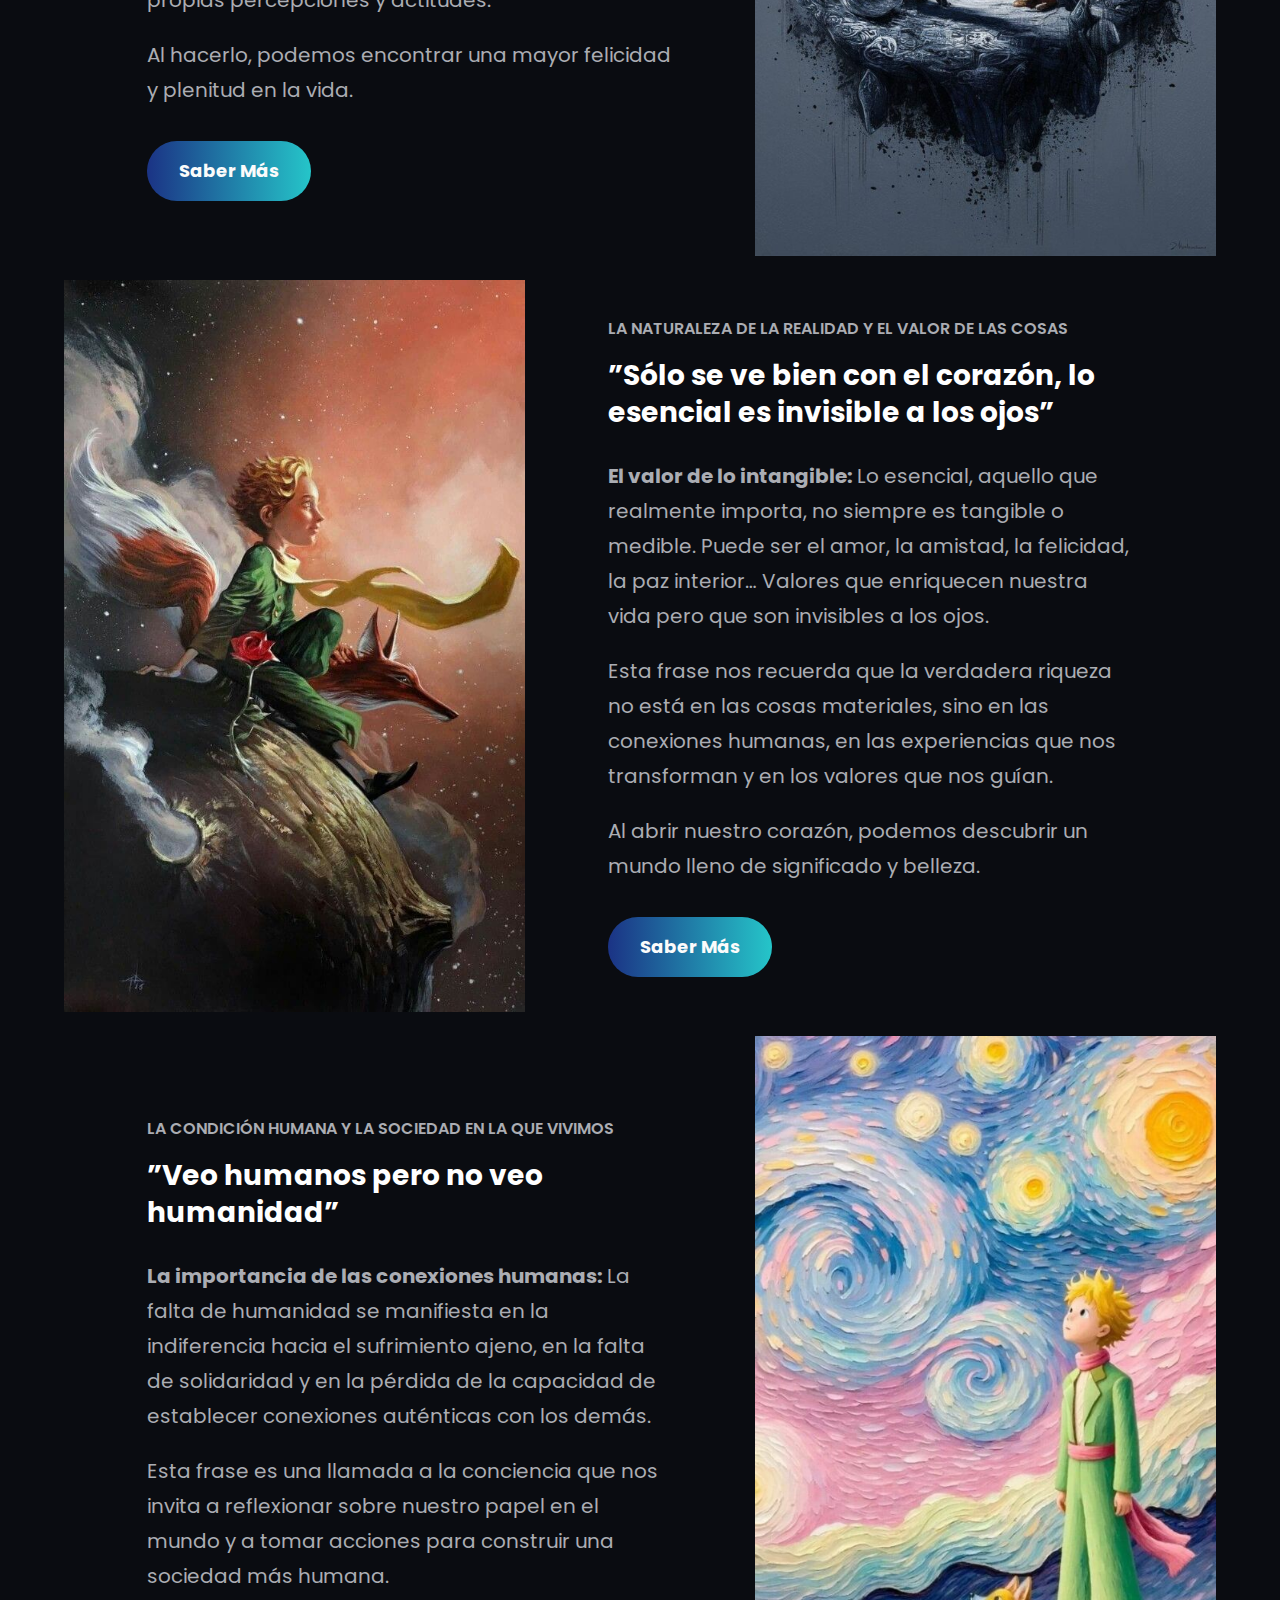
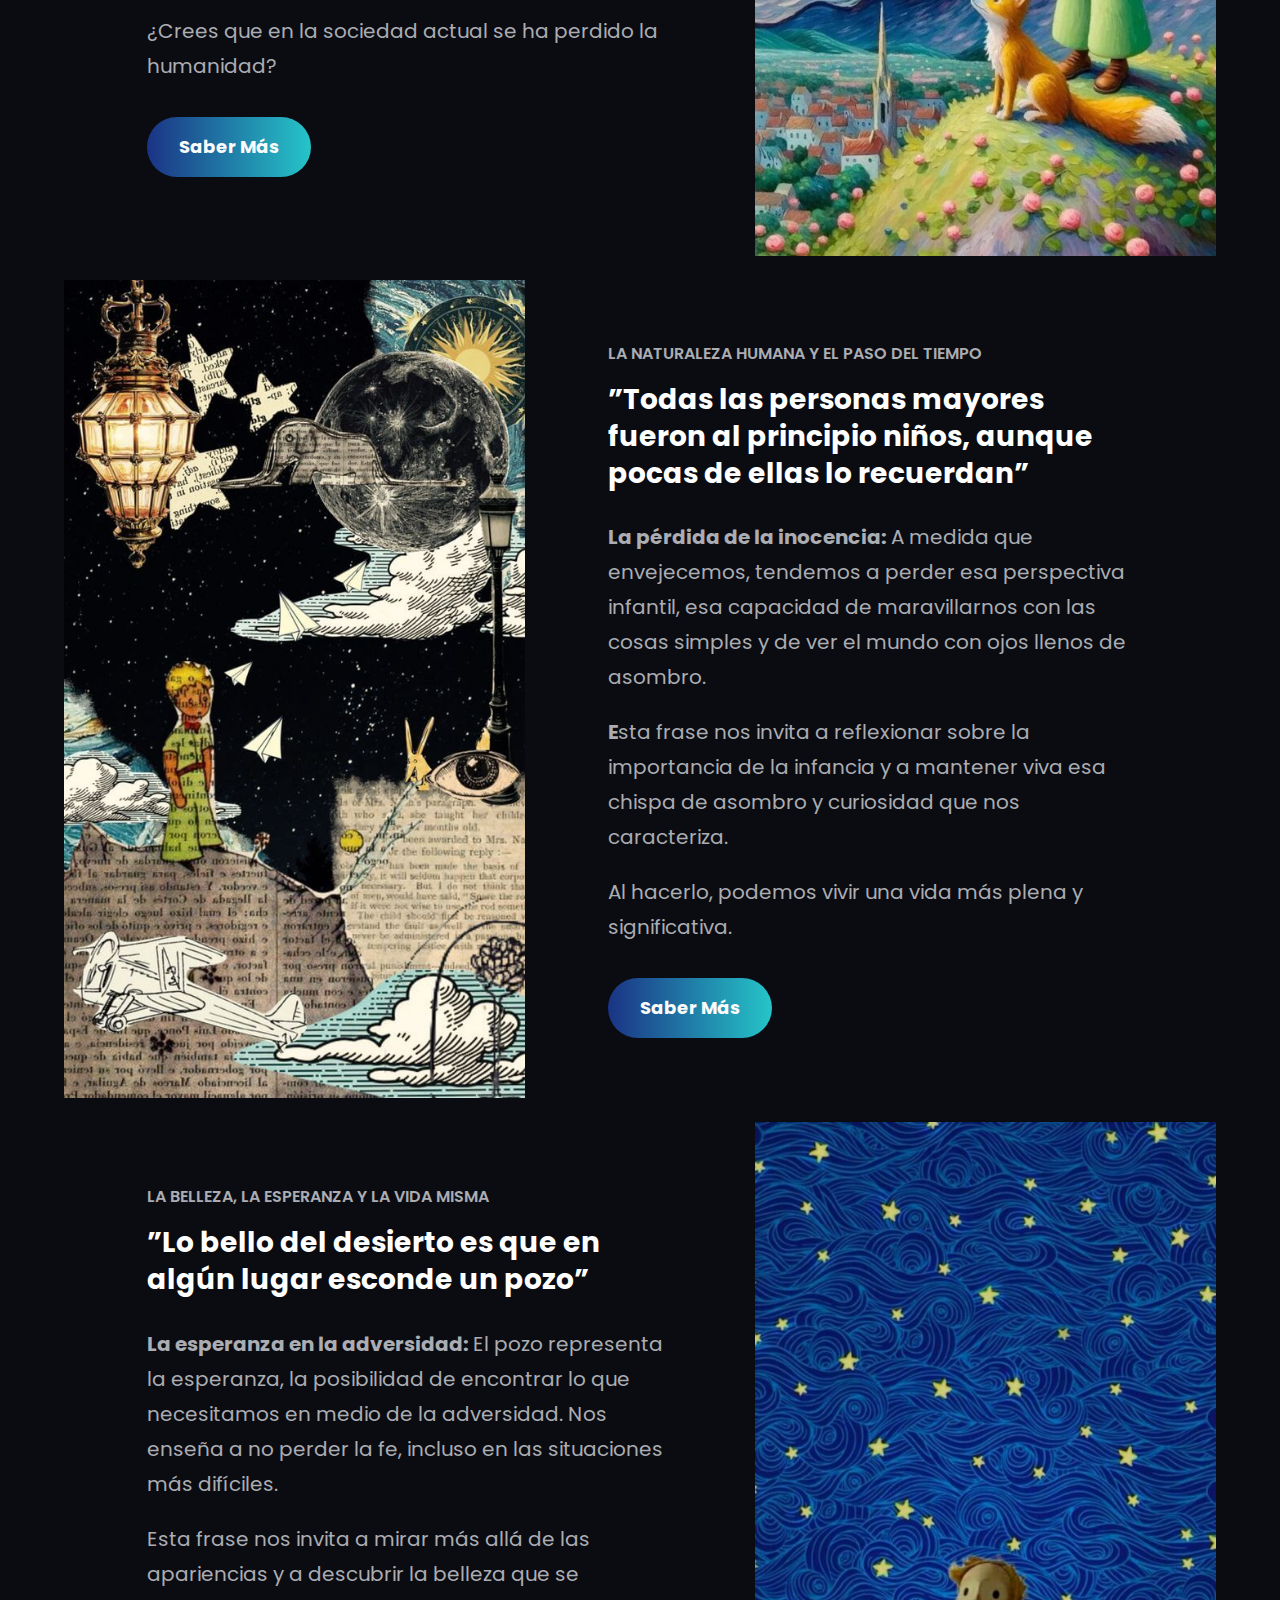
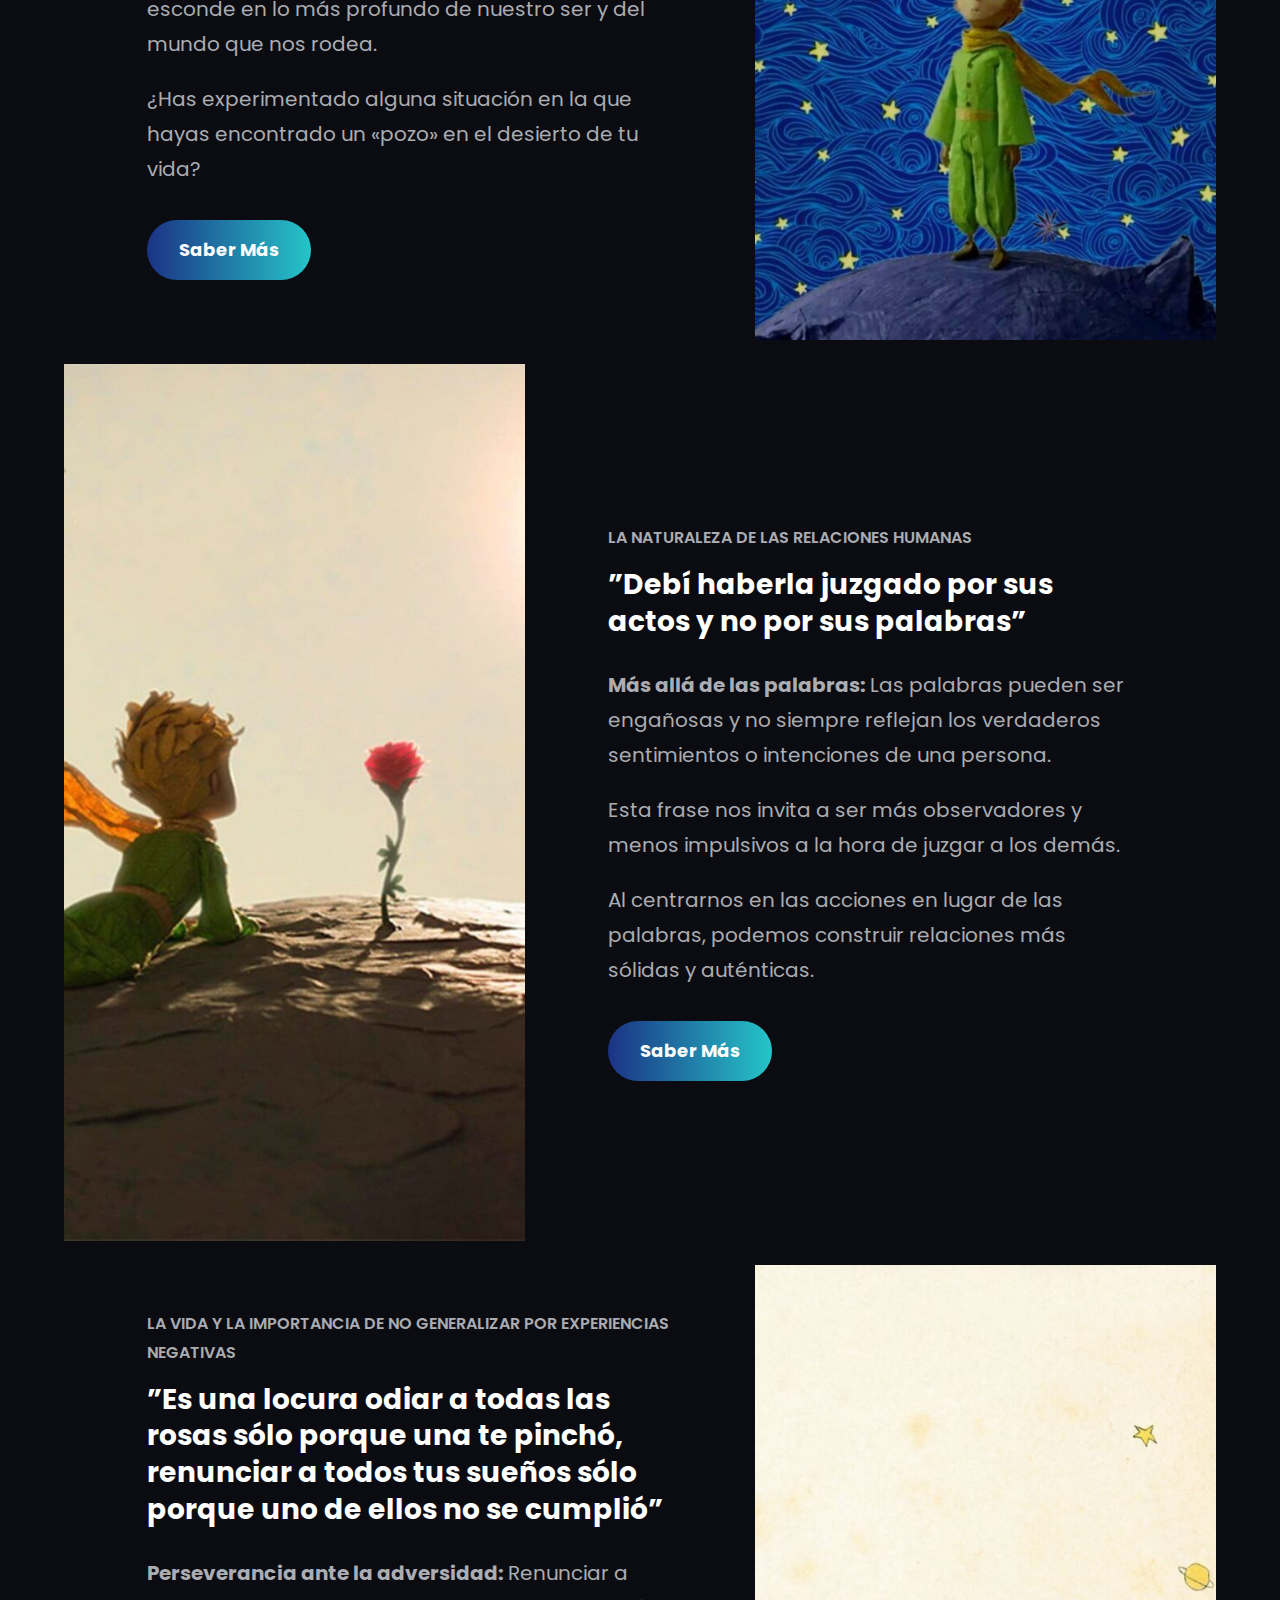
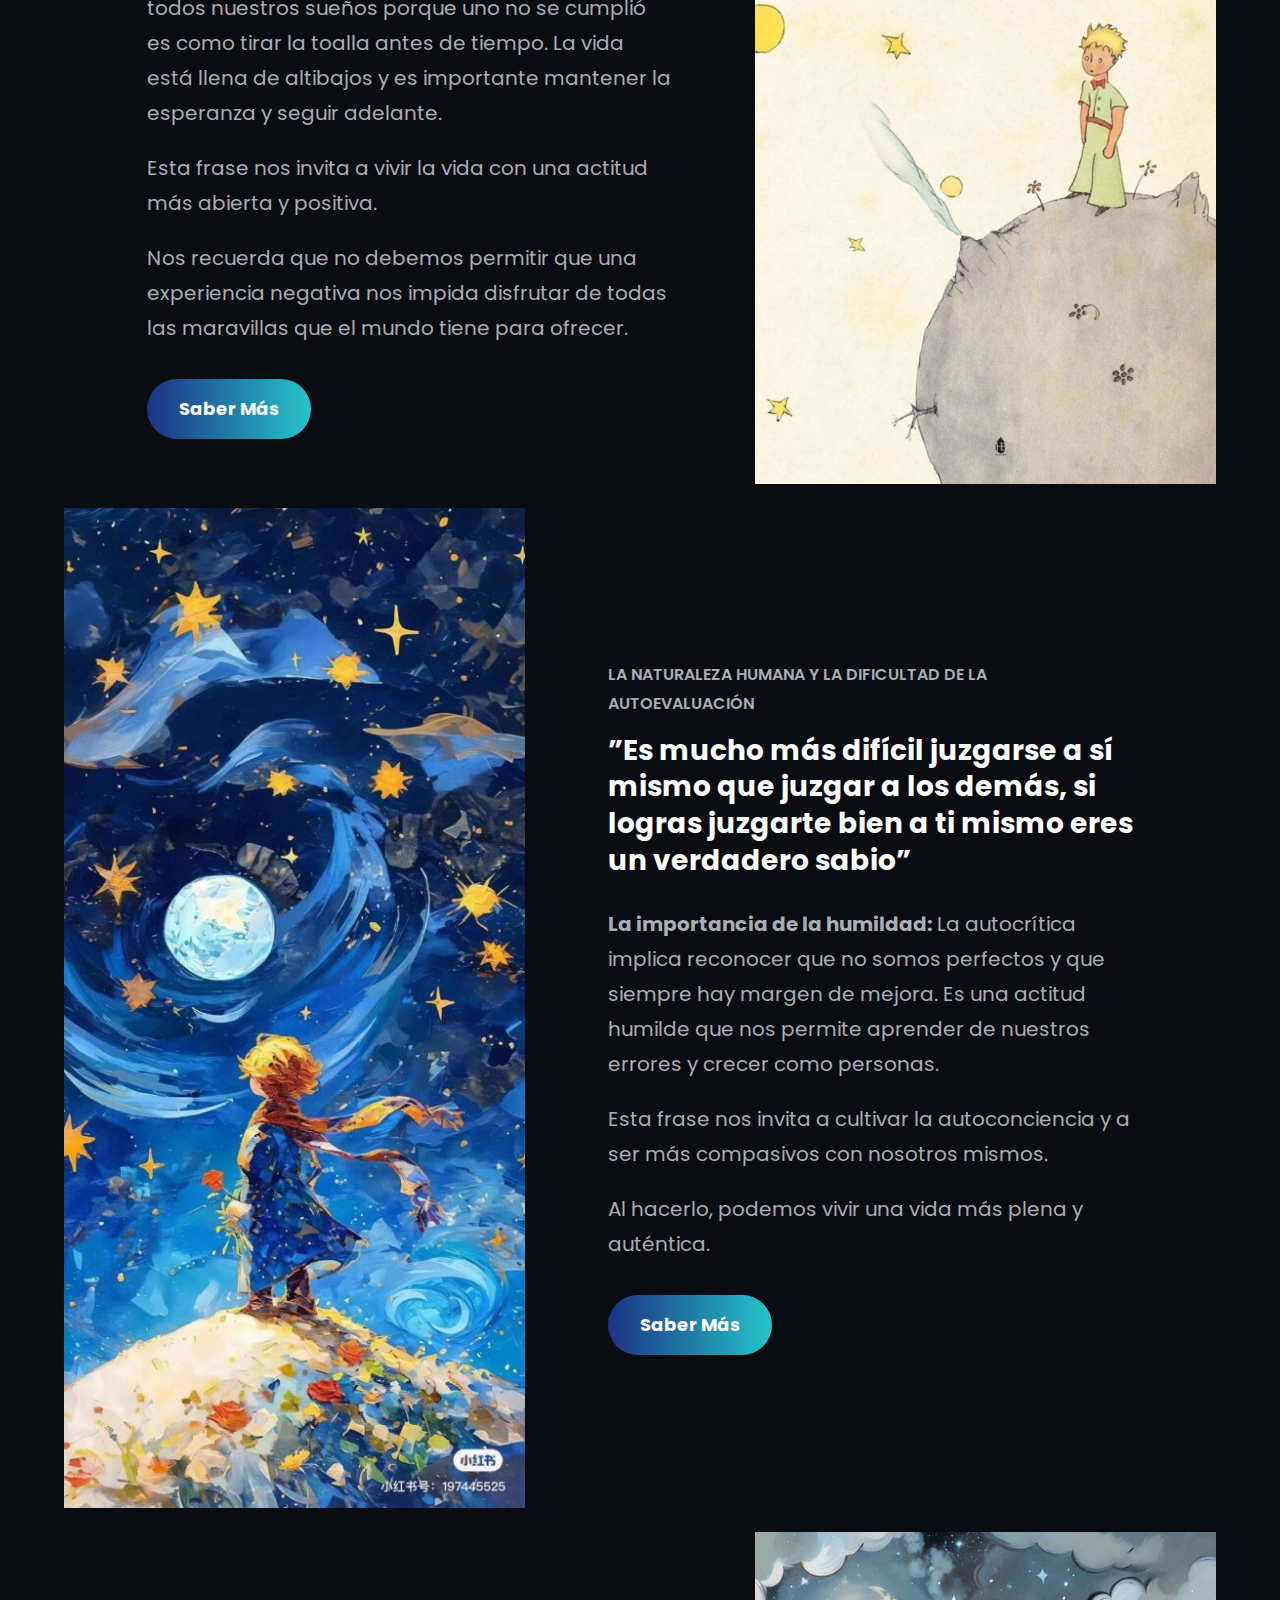
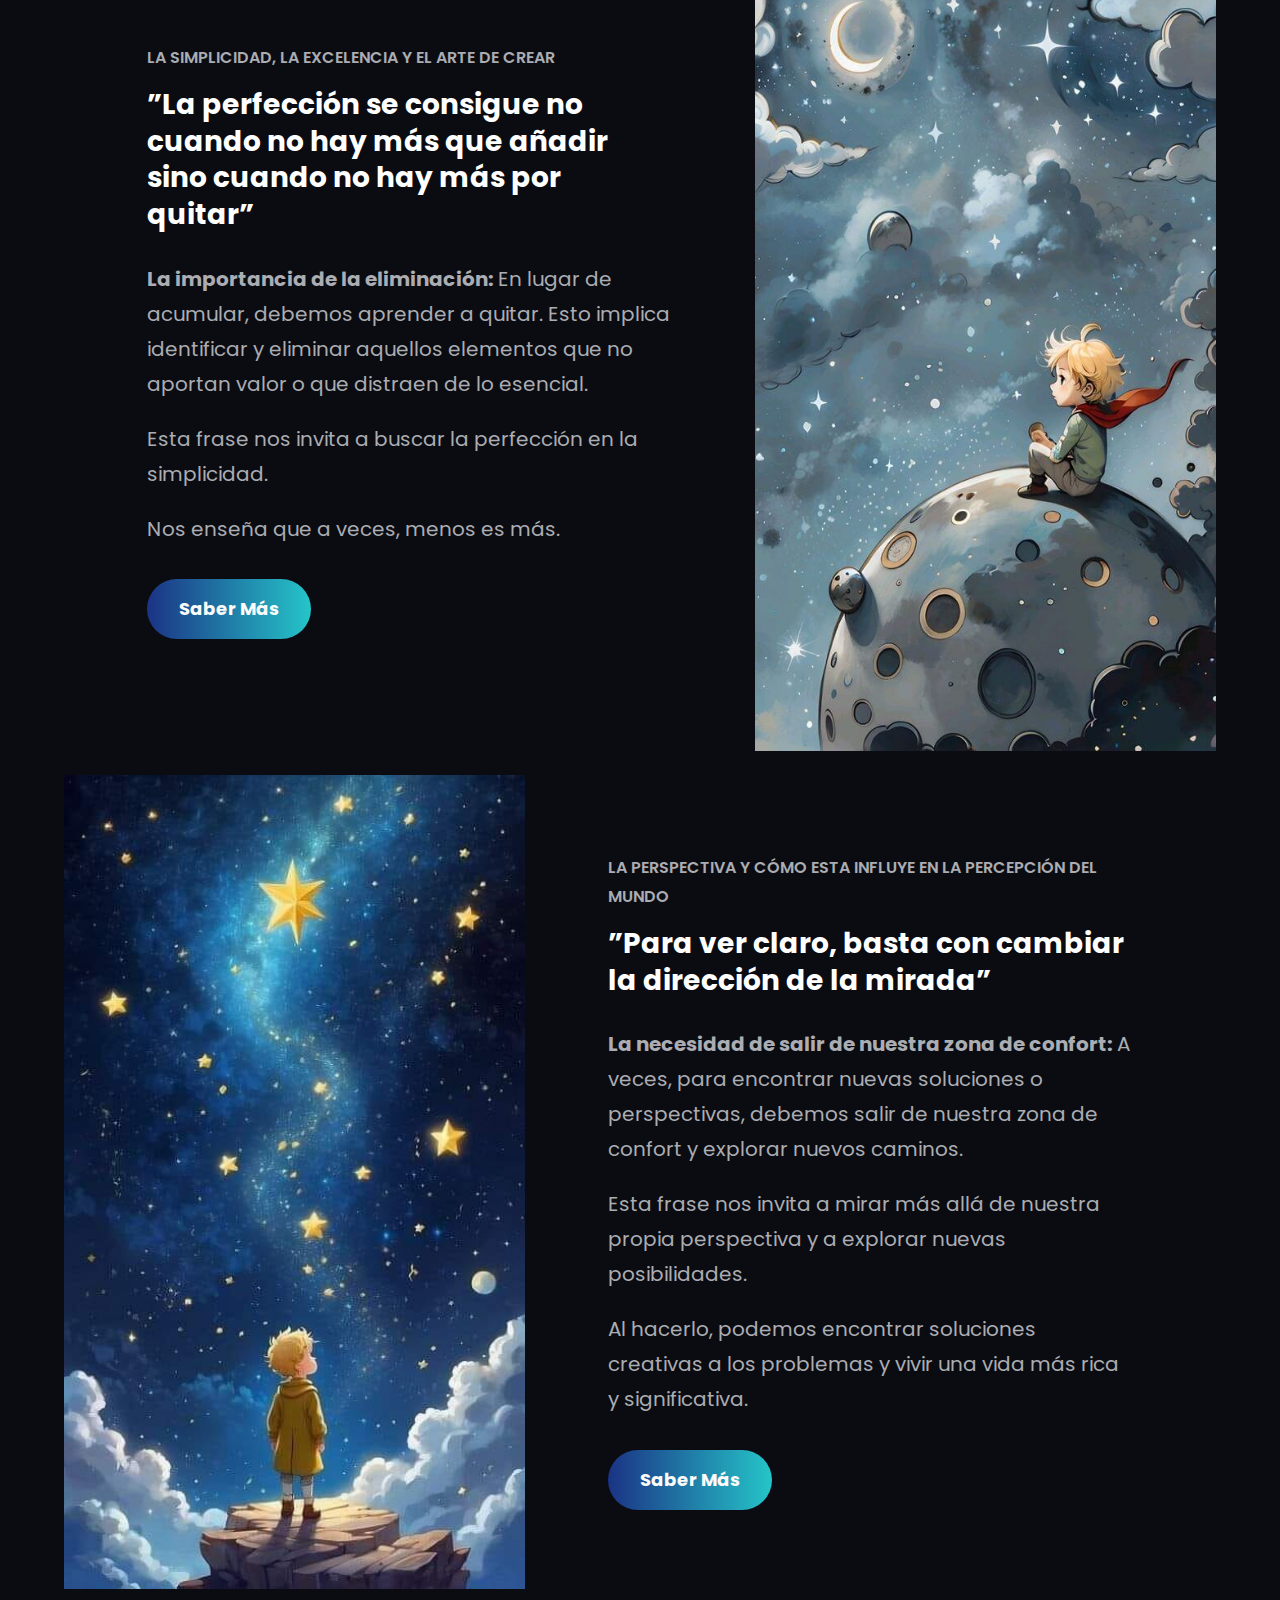
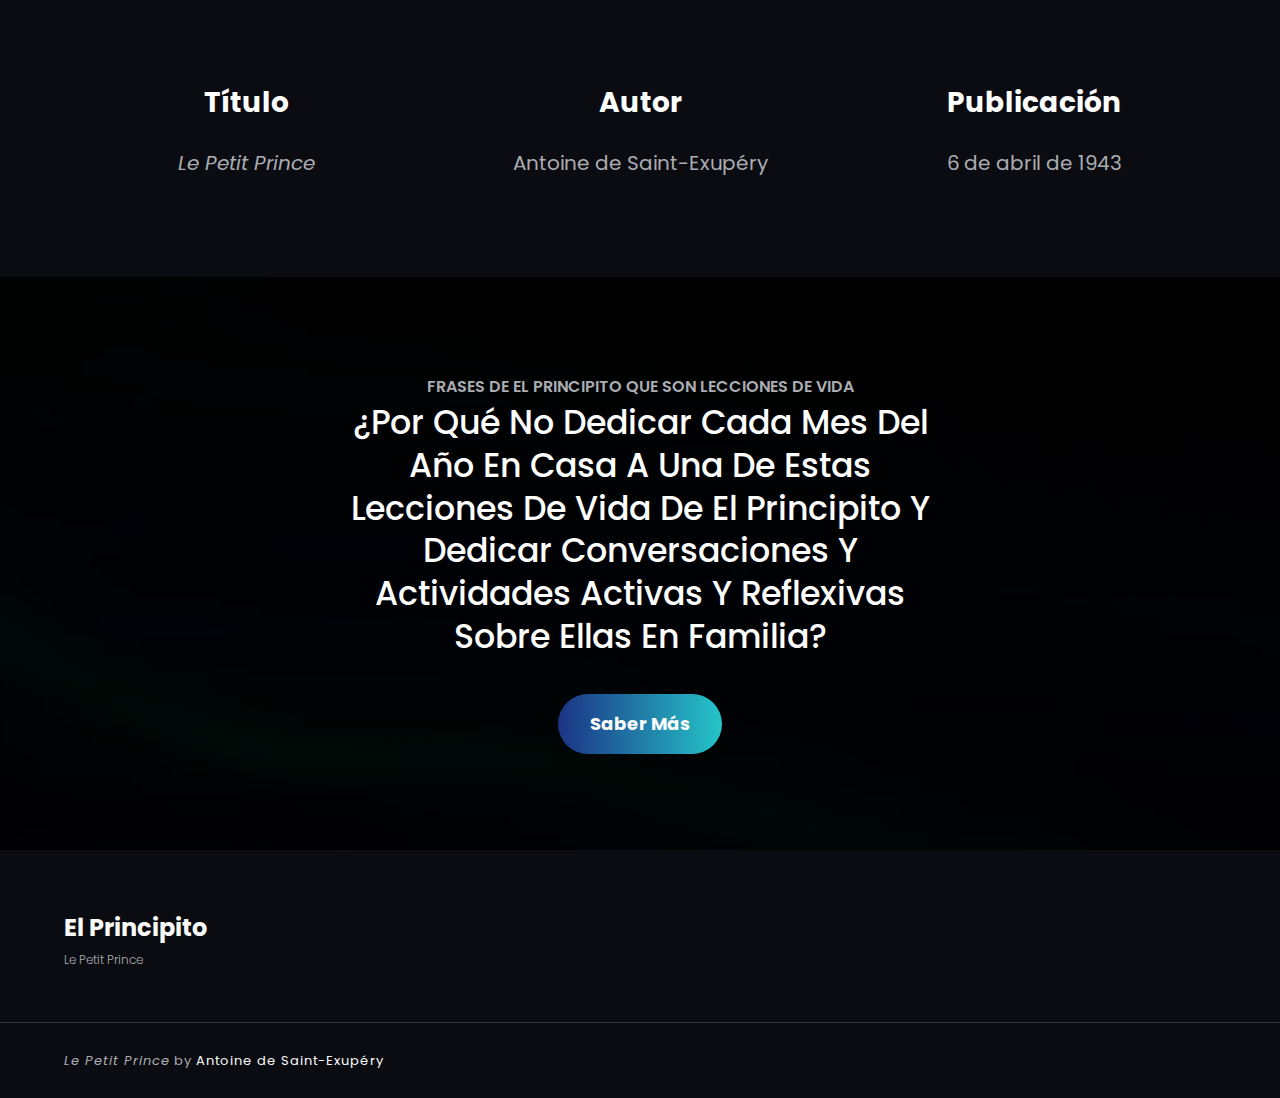
==== commit f1300c0a: "El Principito" ====
--- a/index.html
+++ b/index.html
@@ -5,11 +5,11 @@
 	<meta name="viewport" content="width=device-width, initial-scale=1">
 <meta name="robots" content="max-image-preview:large">
 <title>El Principito &#8211; Le Petit Prince</title>
-<link rel="dns-prefetch" href="https://https://galgorium.github.io/ElPrincipito">
-<link rel="alternate" type="application/rss+xml" title="El Principito &raquo; Feed" href="https://https://galgorium.github.io/ElPrincipito/feed/">
-<link rel="alternate" type="application/rss+xml" title="El Principito &raquo; Feed de los comentarios" href="https://https://galgorium.github.io/ElPrincipito/comments/feed/">
+<link rel="dns-prefetch">
+<link rel="alternate" type="application/rss+xml" title="El Principito &raquo; Feed" href="/feed/">
+<link rel="alternate" type="application/rss+xml" title="El Principito &raquo; Feed de los comentarios" href="/comments/feed/">
 <script>
-window._wpemojiSettings = {"baseUrl":"https:\/\/s.w.org\/images\/core\/emoji\/15.0.3\/72x72\/","ext":".png","svgUrl":"https:\/\/s.w.org\/images\/core\/emoji\/15.0.3\/svg\/","svgExt":".svg","source":{"concatemoji":"https:\/\/https:\/\/galgorium.github.io\/ElPrincipito\/wp-includes\/js\/wp-emoji-release.min.js?ver=6.6.2"}};
+window._wpemojiSettings = {"baseUrl":"https:\/\/s.w.org\/images\/core\/emoji\/15.0.3\/72x72\/","ext":".png","svgUrl":"https:\/\/s.w.org\/images\/core\/emoji\/15.0.3\/svg\/","svgExt":".svg","source":{"concatemoji":"\/wp-includes\/js\/wp-emoji-release.min.js?ver=6.6.2"}};
 /*! This file is auto-generated */
 !function(i,n){var o,s,e;function c(e){try{var t={supportTests:e,timestamp:(new Date).valueOf()};sessionStorage.setItem(o,JSON.stringify(t))}catch(e){}}function p(e,t,n){e.clearRect(0,0,e.canvas.width,e.canvas.height),e.fillText(t,0,0);var t=new Uint32Array(e.getImageData(0,0,e.canvas.width,e.canvas.height).data),r=(e.clearRect(0,0,e.canvas.width,e.canvas.height),e.fillText(n,0,0),new Uint32Array(e.getImageData(0,0,e.canvas.width,e.canvas.height).data));return t.every(function(e,t){return e===r[t]})}function u(e,t,n){switch(t){case"flag":return n(e,"🏳️‍⚧️","🏳️​⚧️")?!1:!n(e,"🇺🇳","🇺​🇳")&&!n(e,"🏴󠁧󠁢󠁥󠁮󠁧󠁿","🏴​󠁧​󠁢​󠁥​󠁮​󠁧​󠁿");case"emoji":return!n(e,"🐦‍⬛","🐦​⬛")}return!1}function f(e,t,n){var r="undefined"!=typeof WorkerGlobalScope&&self instanceof WorkerGlobalScope?new OffscreenCanvas(300,150):i.createElement("canvas"),a=r.getContext("2d",{willReadFrequently:!0}),o=(a.textBaseline="top",a.font="600 32px Arial",{});return e.forEach(function(e){o[e]=t(a,e,n)}),o}function t(e){var t=i.createElement("script");t.src=e,t.defer=!0,i.head.appendChild(t)}"undefined"!=typeof Promise&&(o="wpEmojiSettingsSupports",s=["flag","emoji"],n.supports={everything:!0,everythingExceptFlag:!0},e=new Promise(function(e){i.addEventListener("DOMContentLoaded",e,{once:!0})}),new Promise(function(t){var n=function(){try{var e=JSON.parse(sessionStorage.getItem(o));if("object"==typeof e&&"number"==typeof e.timestamp&&(new Date).valueOf()<e.timestamp+604800&&"object"==typeof e.supportTests)return e.supportTests}catch(e){}return null}();if(!n){if("undefined"!=typeof Worker&&"undefined"!=typeof OffscreenCanvas&&"undefined"!=typeof URL&&URL.createObjectURL&&"undefined"!=typeof Blob)try{var e="postMessage("+f.toString()+"("+[JSON.stringify(s),u.toString(),p.toString()].join(",")+"));",r=new Blob([e],{type:"text/javascript"}),a=new Worker(URL.createObjectURL(r),{name:"wpTestEmojiSupports"});return void(a.onmessage=function(e){c(n=e.data),a.terminate(),t(n)})}catch(e){}c(n=f(s,u,p))}t(n)}).then(function(e){for(var t in e)n.supports[t]=e[t],n.supports.everything=n.supports.everything&&n.supports[t],"flag"!==t&&(n.supports.everythingExceptFlag=n.supports.everythingExceptFlag&&n.supports[t]);n.supports.everythingExceptFlag=n.supports.everythingExceptFlag&&!n.supports.flag,n.DOMReady=!1,n.readyCallback=function(){n.DOMReady=!0}}).then(function(){return e}).then(function(){var e;n.supports.everything||(n.readyCallback(),(e=n.source||{}).concatemoji?t(e.concatemoji):e.wpemoji&&e.twemoji&&(t(e.twemoji),t(e.wpemoji)))}))}((window,document),window._wpemojiSettings);
 </script>
@@ -22,7 +22,7 @@
 <style id="wp-block-paragraph-inline-css">.is-small-text{font-size:.875em}.is-regular-text{font-size:1em}.is-large-text{font-size:2.25em}.is-larger-text{font-size:3em}.has-drop-cap:not(:focus):first-letter{float:left;font-size:8.4em;font-style:normal;font-weight:100;line-height:.68;margin:.05em .1em 0 0;text-transform:uppercase}body.rtl .has-drop-cap:not(:focus):first-letter{float:none;margin-left:.1em}p.has-drop-cap.has-background{overflow:hidden}:root :where(p.has-background){padding:1.25em 2.375em}:where(p.has-text-color:not(.has-link-color)) a{color:inherit}p.has-text-align-left[style*="writing-mode:vertical-lr"],p.has-text-align-right[style*="writing-mode:vertical-rl"]{rotate:180deg}</style>
 <style id="wp-block-button-inline-css">.wp-block-button__link{box-sizing:border-box;cursor:pointer;display:inline-block;text-align:center;word-break:break-word}.wp-block-button__link.aligncenter{text-align:center}.wp-block-button__link.alignright{text-align:right}:where(.wp-block-button__link){border-radius:9999px;box-shadow:none;padding:calc(.667em + 2px) calc(1.333em + 2px);text-decoration:none}.wp-block-button[style*=text-decoration] .wp-block-button__link{text-decoration:inherit}.wp-block-buttons>.wp-block-button.has-custom-width{max-width:none}.wp-block-buttons>.wp-block-button.has-custom-width .wp-block-button__link{width:100%}.wp-block-buttons>.wp-block-button.has-custom-font-size .wp-block-button__link{font-size:inherit}.wp-block-buttons>.wp-block-button.wp-block-button__width-25{width:calc(25% - var(--wp--style--block-gap, .5em)*.75)}.wp-block-buttons>.wp-block-button.wp-block-button__width-50{width:calc(50% - var(--wp--style--block-gap, .5em)*.5)}.wp-block-buttons>.wp-block-button.wp-block-button__width-75{width:calc(75% - var(--wp--style--block-gap, .5em)*.25)}.wp-block-buttons>.wp-block-button.wp-block-button__width-100{flex-basis:100%;width:100%}.wp-block-buttons.is-vertical>.wp-block-button.wp-block-button__width-25{width:25%}.wp-block-buttons.is-vertical>.wp-block-button.wp-block-button__width-50{width:50%}.wp-block-buttons.is-vertical>.wp-block-button.wp-block-button__width-75{width:75%}.wp-block-button.is-style-squared,.wp-block-button__link.wp-block-button.is-style-squared{border-radius:0}.wp-block-button.no-border-radius,.wp-block-button__link.no-border-radius{border-radius:0!important}:root :where(.wp-block-button .wp-block-button__link.is-style-outline),:root :where(.wp-block-button.is-style-outline>.wp-block-button__link){border:2px solid;padding:.667em 1.333em}:root :where(.wp-block-button .wp-block-button__link.is-style-outline:not(.has-text-color)),:root :where(.wp-block-button.is-style-outline>.wp-block-button__link:not(.has-text-color)){color:currentColor}:root :where(.wp-block-button .wp-block-button__link.is-style-outline:not(.has-background)),:root :where(.wp-block-button.is-style-outline>.wp-block-button__link:not(.has-background)){background-color:initial;background-image:none}</style>
 <style id="wp-block-buttons-inline-css">.wp-block-buttons.is-vertical{flex-direction:column}.wp-block-buttons.is-vertical>.wp-block-button:last-child{margin-bottom:0}.wp-block-buttons>.wp-block-button{display:inline-block;margin:0}.wp-block-buttons.is-content-justification-left{justify-content:flex-start}.wp-block-buttons.is-content-justification-left.is-vertical{align-items:flex-start}.wp-block-buttons.is-content-justification-center{justify-content:center}.wp-block-buttons.is-content-justification-center.is-vertical{align-items:center}.wp-block-buttons.is-content-justification-right{justify-content:flex-end}.wp-block-buttons.is-content-justification-right.is-vertical{align-items:flex-end}.wp-block-buttons.is-content-justification-space-between{justify-content:space-between}.wp-block-buttons.aligncenter{text-align:center}.wp-block-buttons:not(.is-content-justification-space-between,.is-content-justification-right,.is-content-justification-left,.is-content-justification-center) .wp-block-button.aligncenter{margin-left:auto;margin-right:auto;width:100%}.wp-block-buttons[style*=text-decoration] .wp-block-button,.wp-block-buttons[style*=text-decoration] .wp-block-button__link{text-decoration:inherit}.wp-block-buttons.has-custom-font-size .wp-block-button__link{font-size:inherit}.wp-block-button.aligncenter{text-align:center}</style>
-<link rel="stylesheet" id="wp-block-cover-css" href="https://https://galgorium.github.io/ElPrincipito/wp-includes/blocks/cover/style.min.css?ver=6.6.2" media="all">
+<link rel="stylesheet" id="wp-block-cover-css" href="/wp-includes/blocks/cover/style.min.css?ver=6.6.2" media="all">
 <style id="wp-block-video-inline-css">.wp-block-video{box-sizing:border-box}.wp-block-video video{vertical-align:middle;width:100%}@supports (position:sticky){.wp-block-video [poster]{object-fit:cover}}.wp-block-video.aligncenter{text-align:center}.wp-block-video :where(figcaption){margin-bottom:1em;margin-top:.5em}</style>
 <style id="wp-block-video-theme-inline-css">.wp-block-video :where(figcaption){color:#555;font-size:13px;text-align:center}.is-dark-theme .wp-block-video :where(figcaption){color:#ffffffa6}.wp-block-video{margin:0 0 1em}</style>
 <style id="wp-block-media-text-inline-css">.wp-block-media-text{box-sizing:border-box;
@@ -84,22 +84,22 @@
 			width: auto;
 			z-index: 100000;
 		}</style>
-<link rel="stylesheet" id="bizboost-style-css" href="https://https://galgorium.github.io/ElPrincipito/wp-content/themes/bizboost/style.css?ver=1718298565" media="all">
-<link rel="https://api.w.org/" href="https://https://galgorium.github.io/ElPrincipito/wp-json/">
-<link rel="EditURI" type="application/rsd+xml" title="RSD" href="https://https://galgorium.github.io/ElPrincipito/xmlrpc.php?rsd">
+<link rel="stylesheet" id="bizboost-style-css" href="/wp-content/themes/bizboost/style.css?ver=1718298565" media="all">
+<link rel="https://api.w.org/" href="/wp-json/">
+<link rel="EditURI" type="application/rsd+xml" title="RSD" href="/xmlrpc.php?rsd">
 <meta name="generator" content="WordPress 6.6.2">
-<style id="wp-fonts-local">@font-face{font-family:Poppins;font-style:normal;font-weight:300;font-display:fallback;src:url('https://https://galgorium.github.io/ElPrincipito/wp-content/themes/bizboost/assets/fonts/poppins/Poppins-Light.woff2') format('woff2');font-stretch:normal;}
-@font-face{font-family:Poppins;font-style:normal;font-weight:400;font-display:fallback;src:url('https://https://galgorium.github.io/ElPrincipito/wp-content/themes/bizboost/assets/fonts/poppins/Poppins-Regular.woff2') format('woff2');font-stretch:normal;}
-@font-face{font-family:Poppins;font-style:italic;font-weight:400;font-display:fallback;src:url('https://https://galgorium.github.io/ElPrincipito/wp-content/themes/bizboost/assets/fonts/poppins/Poppins-Italic.woff2') format('woff2');font-stretch:normal;}
-@font-face{font-family:Poppins;font-style:normal;font-weight:500;font-display:fallback;src:url('https://https://galgorium.github.io/ElPrincipito/wp-content/themes/bizboost/assets/fonts/poppins/Poppins-Medium.woff2') format('woff2');font-stretch:normal;}
-@font-face{font-family:Poppins;font-style:normal;font-weight:600;font-display:fallback;src:url('https://https://galgorium.github.io/ElPrincipito/wp-content/themes/bizboost/assets/fonts/poppins/Poppins-SemiBold.woff2') format('woff2');font-stretch:normal;}
-@font-face{font-family:Poppins;font-style:normal;font-weight:700;font-display:fallback;src:url('https://https://galgorium.github.io/ElPrincipito/wp-content/themes/bizboost/assets/fonts/poppins/Poppins-Bold.woff2') format('woff2');font-stretch:normal;}
-@font-face{font-family:Poppins;font-style:normal;font-weight:800;font-display:fallback;src:url('https://https://galgorium.github.io/ElPrincipito/wp-content/themes/bizboost/assets/fonts/poppins/Poppins-ExtraBold.woff2') format('woff2');font-stretch:normal;}
-@font-face{font-family:Poppins;font-style:normal;font-weight:900;font-display:fallback;src:url('https://https://galgorium.github.io/ElPrincipito/wp-content/themes/bizboost/assets/fonts/poppins/Poppins-Black.woff2') format('woff2');font-stretch:normal;}</style>
-<link rel="icon" href="https://https://galgorium.github.io/ElPrincipito/wp-content/uploads/2024/06/Le-Petit-Prince-150x150.jpg" sizes="32x32">
-<link rel="icon" href="https://https://galgorium.github.io/ElPrincipito/wp-content/uploads/2024/06/Le-Petit-Prince.jpg" sizes="192x192">
-<link rel="apple-touch-icon" href="https://https://galgorium.github.io/ElPrincipito/wp-content/uploads/2024/06/Le-Petit-Prince.jpg">
-<meta name="msapplication-TileImage" content="https://https://galgorium.github.io/ElPrincipito/wp-content/uploads/2024/06/Le-Petit-Prince.jpg">
+<style id="wp-fonts-local">@font-face{font-family:Poppins;font-style:normal;font-weight:300;font-display:fallback;src:url('/wp-content/themes/bizboost/assets/fonts/poppins/Poppins-Light.woff2') format('woff2');font-stretch:normal;}
+@font-face{font-family:Poppins;font-style:normal;font-weight:400;font-display:fallback;src:url('/wp-content/themes/bizboost/assets/fonts/poppins/Poppins-Regular.woff2') format('woff2');font-stretch:normal;}
+@font-face{font-family:Poppins;font-style:italic;font-weight:400;font-display:fallback;src:url('/wp-content/themes/bizboost/assets/fonts/poppins/Poppins-Italic.woff2') format('woff2');font-stretch:normal;}
+@font-face{font-family:Poppins;font-style:normal;font-weight:500;font-display:fallback;src:url('/wp-content/themes/bizboost/assets/fonts/poppins/Poppins-Medium.woff2') format('woff2');font-stretch:normal;}
+@font-face{font-family:Poppins;font-style:normal;font-weight:600;font-display:fallback;src:url('/wp-content/themes/bizboost/assets/fonts/poppins/Poppins-SemiBold.woff2') format('woff2');font-stretch:normal;}
+@font-face{font-family:Poppins;font-style:normal;font-weight:700;font-display:fallback;src:url('/wp-content/themes/bizboost/assets/fonts/poppins/Poppins-Bold.woff2') format('woff2');font-stretch:normal;}
+@font-face{font-family:Poppins;font-style:normal;font-weight:800;font-display:fallback;src:url('/wp-content/themes/bizboost/assets/fonts/poppins/Poppins-ExtraBold.woff2') format('woff2');font-stretch:normal;}
+@font-face{font-family:Poppins;font-style:normal;font-weight:900;font-display:fallback;src:url('/wp-content/themes/bizboost/assets/fonts/poppins/Poppins-Black.woff2') format('woff2');font-stretch:normal;}</style>
+<link rel="icon" href="/wp-content/uploads/2024/06/Le-Petit-Prince-150x150.jpg" sizes="32x32">
+<link rel="icon" href="/wp-content/uploads/2024/06/Le-Petit-Prince.jpg" sizes="192x192">
+<link rel="apple-touch-icon" href="/wp-content/uploads/2024/06/Le-Petit-Prince.jpg">
+<meta name="msapplication-TileImage" content="/wp-content/uploads/2024/06/Le-Petit-Prince.jpg">
 </head>
 
 <body class="home blog wp-custom-logo wp-embed-responsive">
@@ -110,11 +110,11 @@
 <div class="wp-block-group alignwide wp-block-main-header is-layout-constrained wp-block-group-is-layout-constrained">
 <div class="wp-block-group alignfull wp-block-main-header-container is-content-justification-space-between is-layout-flex wp-container-core-group-is-layout-3 wp-block-group-is-layout-flex" style="padding-top:var(--wp--custom--spacing--tiny);padding-bottom:var(--wp--custom--spacing--tiny)">
 <div class="wp-block-group site-identity is-layout-flex wp-container-core-group-is-layout-2 wp-block-group-is-layout-flex">
-<div class="wp-block-site-logo"><a href="https://https://galgorium.github.io/ElPrincipito/" class="custom-logo-link" rel="home" aria-current="page"><img width="50" height="88" src="https://https://galgorium.github.io/ElPrincipito/wp-content/uploads/2024/06/Le-Petit-Prince.jpg" class="custom-logo" alt="El Principito" decoding="async" srcset="https://https://galgorium.github.io/ElPrincipito/wp-content/uploads/2024/06/Le-Petit-Prince.jpg 736w, https://https://galgorium.github.io/ElPrincipito/wp-content/uploads/2024/06/Le-Petit-Prince-169x300.jpg 169w, https://https://galgorium.github.io/ElPrincipito/wp-content/uploads/2024/06/Le-Petit-Prince-576x1024.jpg 576w" sizes="(max-width: 50px) 100vw, 50px"></a></div>
+<div class="wp-block-site-logo"><a href="/" class="custom-logo-link" rel="home" aria-current="page"><img width="50" height="88" src="/wp-content/uploads/2024/06/Le-Petit-Prince.jpg" class="custom-logo" alt="El Principito" decoding="async" srcset="/wp-content/uploads/2024/06/Le-Petit-Prince.jpg 736w, /wp-content/uploads/2024/06/Le-Petit-Prince-169x300.jpg 169w, /wp-content/uploads/2024/06/Le-Petit-Prince-576x1024.jpg 576w" sizes="(max-width: 50px) 100vw, 50px"></a></div>
 
 
 <div class="wp-block-group is-layout-flow wp-block-group-is-layout-flow">
-<h1 class="wp-block-site-title"><a href="https://https://galgorium.github.io/ElPrincipito/" target="_self" rel="home" aria-current="page">El Principito</a></h1>
+<h1 class="wp-block-site-title"><a href="/" target="_self" rel="home" aria-current="page">El Principito</a></h1>
 
 <p style="margin-top:0;" class="wp-block-site-tagline">Le Petit Prince</p>
 </div>
@@ -158,7 +158,7 @@
 
 <div class="wp-block-group alignfull wp-block-section wp-block-video-featured is-layout-constrained wp-block-group-is-layout-constrained">
 <div class="wp-block-group alignwide wp-block-group-content is-layout-flow wp-block-group-is-layout-flow">
-<figure class="wp-block-video"><video autoplay loop muted src="https://https://galgorium.github.io/ElPrincipito/wp-content/uploads/2024/06/vecteezy_the-planet-earth-and-moon-in-space_2018874.mp4" playsinline></video></figure>
+<figure class="wp-block-video"><video autoplay loop muted src="/wp-content/uploads/2024/06/vecteezy_the-planet-earth-and-moon-in-space_2018874.mp4" playsinline></video></figure>
 </div>
 </div>
 
@@ -192,16 +192,16 @@
 
 
 <div class="wp-block-buttons is-content-justification-left is-layout-flex wp-container-core-buttons-is-layout-2 wp-block-buttons-is-layout-flex">
-<div class="wp-block-button"><a class="wp-block-button__link wp-element-button" href="https://https://galgorium.github.io/ElPrincipito/el-sentido-de-las-cosas-no-esta-en-las-cosas-mismas-sino-en-nuestra-actitud-hacia-ellas/">Saber Más</a></div>
-</div>
-</div>
-<figure class="wp-block-media-text__media"><img width="638" height="1024" src="https://https://galgorium.github.io/ElPrincipito/wp-content/uploads/2024/06/Le-Petit-Prince-by-AI-art-collector-638x1024.jpg" alt="" class="wp-image-14 size-full" srcset="https://https://galgorium.github.io/ElPrincipito/wp-content/uploads/2024/06/Le-Petit-Prince-by-AI-art-collector-638x1024.jpg 638w, https://https://galgorium.github.io/ElPrincipito/wp-content/uploads/2024/06/Le-Petit-Prince-by-AI-art-collector-187x300.jpg 187w, https://https://galgorium.github.io/ElPrincipito/wp-content/uploads/2024/06/Le-Petit-Prince-by-AI-art-collector.jpg 768w" sizes="(max-width: 638px) 100vw, 638px"></figure>
+<div class="wp-block-button"><a class="wp-block-button__link wp-element-button" href="/el-sentido-de-las-cosas-no-esta-en-las-cosas-mismas-sino-en-nuestra-actitud-hacia-ellas/">Saber Más</a></div>
+</div>
+</div>
+<figure class="wp-block-media-text__media"><img width="638" height="1024" src="/wp-content/uploads/2024/06/Le-Petit-Prince-by-AI-art-collector-638x1024.jpg" alt="" class="wp-image-14 size-full" srcset="/wp-content/uploads/2024/06/Le-Petit-Prince-by-AI-art-collector-638x1024.jpg 638w, /wp-content/uploads/2024/06/Le-Petit-Prince-by-AI-art-collector-187x300.jpg 187w, /wp-content/uploads/2024/06/Le-Petit-Prince-by-AI-art-collector.jpg 768w" sizes="(max-width: 638px) 100vw, 638px"></figure>
 </div>
 
 
 
 <div class="wp-block-media-text alignwide is-stacked-on-mobile" style="grid-template-columns:40% auto">
-<figure class="wp-block-media-text__media"><img width="604" height="960" src="https://https://galgorium.github.io/ElPrincipito/wp-content/uploads/2024/06/Le-Petit-Prince-by-Norma-Rodriguez.jpg" alt="" class="wp-image-19 size-full" srcset="https://https://galgorium.github.io/ElPrincipito/wp-content/uploads/2024/06/Le-Petit-Prince-by-Norma-Rodriguez.jpg 604w, https://https://galgorium.github.io/ElPrincipito/wp-content/uploads/2024/06/Le-Petit-Prince-by-Norma-Rodriguez-189x300.jpg 189w" sizes="(max-width: 604px) 100vw, 604px"></figure><div class="wp-block-media-text__content">
+<figure class="wp-block-media-text__media"><img width="604" height="960" src="/wp-content/uploads/2024/06/Le-Petit-Prince-by-Norma-Rodriguez.jpg" alt="" class="wp-image-19 size-full" srcset="/wp-content/uploads/2024/06/Le-Petit-Prince-by-Norma-Rodriguez.jpg 604w, /wp-content/uploads/2024/06/Le-Petit-Prince-by-Norma-Rodriguez-189x300.jpg 189w" sizes="(max-width: 604px) 100vw, 604px"></figure><div class="wp-block-media-text__content">
 <div class="wp-block-group wp-block-group-heading is-layout-flow wp-container-core-group-is-layout-13 wp-block-group-is-layout-flow">
 <h6 class="wp-block-heading has-text-align-left has-body-text-color has-text-color has-medium-font-size" style="font-style:normal;font-weight:600;line-height:1.8;text-transform:uppercase">La naturaleza de la realidad y el valor de las cosas</h6>
 
@@ -225,7 +225,7 @@
 
 
 <div class="wp-block-buttons is-content-justification-left is-layout-flex wp-container-core-buttons-is-layout-3 wp-block-buttons-is-layout-flex">
-<div class="wp-block-button"><a class="wp-block-button__link wp-element-button" href="https://https://galgorium.github.io/ElPrincipito/solo-se-ve-bien-con-el-corazon-lo-esencial-es-invisible-a-los-ojos/">Saber Más</a></div>
+<div class="wp-block-button"><a class="wp-block-button__link wp-element-button" href="/solo-se-ve-bien-con-el-corazon-lo-esencial-es-invisible-a-los-ojos/">Saber Más</a></div>
 </div>
 </div>
 </div>
@@ -257,16 +257,16 @@
 
 
 <div class="wp-block-buttons is-content-justification-left is-layout-flex wp-container-core-buttons-is-layout-4 wp-block-buttons-is-layout-flex">
-<div class="wp-block-button"><a class="wp-block-button__link wp-element-button" href="https://https://galgorium.github.io/ElPrincipito/veo-humanos-pero-no-veo-humanidad/">Saber Más</a></div>
-</div>
-</div>
-<figure class="wp-block-media-text__media"><img width="576" height="1024" src="https://https://galgorium.github.io/ElPrincipito/wp-content/uploads/2024/06/Le-Petit-Prince-by-Pamefarias-576x1024.jpg" alt="" class="wp-image-21 size-full" srcset="https://https://galgorium.github.io/ElPrincipito/wp-content/uploads/2024/06/Le-Petit-Prince-by-Pamefarias-576x1024.jpg 576w, https://https://galgorium.github.io/ElPrincipito/wp-content/uploads/2024/06/Le-Petit-Prince-by-Pamefarias-169x300.jpg 169w, https://https://galgorium.github.io/ElPrincipito/wp-content/uploads/2024/06/Le-Petit-Prince-by-Pamefarias-768x1365.jpg 768w, https://https://galgorium.github.io/ElPrincipito/wp-content/uploads/2024/06/Le-Petit-Prince-by-Pamefarias-864x1536.jpg 864w, https://https://galgorium.github.io/ElPrincipito/wp-content/uploads/2024/06/Le-Petit-Prince-by-Pamefarias.jpg 1080w" sizes="(max-width: 576px) 100vw, 576px"></figure>
+<div class="wp-block-button"><a class="wp-block-button__link wp-element-button" href="/veo-humanos-pero-no-veo-humanidad/">Saber Más</a></div>
+</div>
+</div>
+<figure class="wp-block-media-text__media"><img width="576" height="1024" src="/wp-content/uploads/2024/06/Le-Petit-Prince-by-Pamefarias-576x1024.jpg" alt="" class="wp-image-21 size-full" srcset="/wp-content/uploads/2024/06/Le-Petit-Prince-by-Pamefarias-576x1024.jpg 576w, /wp-content/uploads/2024/06/Le-Petit-Prince-by-Pamefarias-169x300.jpg 169w, /wp-content/uploads/2024/06/Le-Petit-Prince-by-Pamefarias-768x1365.jpg 768w, /wp-content/uploads/2024/06/Le-Petit-Prince-by-Pamefarias-864x1536.jpg 864w, /wp-content/uploads/2024/06/Le-Petit-Prince-by-Pamefarias.jpg 1080w" sizes="(max-width: 576px) 100vw, 576px"></figure>
 </div>
 
 
 
 <div class="wp-block-media-text alignwide is-stacked-on-mobile" style="grid-template-columns:40% auto">
-<figure class="wp-block-media-text__media"><img width="564" height="1002" src="https://https://galgorium.github.io/ElPrincipito/wp-content/uploads/2024/06/Le-Petit-Prince-by-Amelie-Doucet.jpg" alt="" class="wp-image-25 size-full" srcset="https://https://galgorium.github.io/ElPrincipito/wp-content/uploads/2024/06/Le-Petit-Prince-by-Amelie-Doucet.jpg 564w, https://https://galgorium.github.io/ElPrincipito/wp-content/uploads/2024/06/Le-Petit-Prince-by-Amelie-Doucet-169x300.jpg 169w" sizes="(max-width: 564px) 100vw, 564px"></figure><div class="wp-block-media-text__content">
+<figure class="wp-block-media-text__media"><img width="564" height="1002" src="/wp-content/uploads/2024/06/Le-Petit-Prince-by-Amelie-Doucet.jpg" alt="" class="wp-image-25 size-full" srcset="/wp-content/uploads/2024/06/Le-Petit-Prince-by-Amelie-Doucet.jpg 564w, /wp-content/uploads/2024/06/Le-Petit-Prince-by-Amelie-Doucet-169x300.jpg 169w" sizes="(max-width: 564px) 100vw, 564px"></figure><div class="wp-block-media-text__content">
 <div class="wp-block-group wp-block-group-heading is-layout-flow wp-container-core-group-is-layout-15 wp-block-group-is-layout-flow">
 <h6 class="wp-block-heading has-text-align-left has-body-text-color has-text-color has-medium-font-size" style="font-style:normal;font-weight:600;line-height:1.8;text-transform:uppercase">La naturaleza humana y el paso del tiempo</h6>
 
@@ -290,7 +290,7 @@
 
 
 <div class="wp-block-buttons is-content-justification-left is-layout-flex wp-container-core-buttons-is-layout-5 wp-block-buttons-is-layout-flex">
-<div class="wp-block-button"><a class="wp-block-button__link wp-element-button" href="https://https://galgorium.github.io/ElPrincipito/todas-las-personas-mayores-fueron-al-principio-ninos-aunque-pocas-de-ellas-lo-recuerdan/">Saber Más</a></div>
+<div class="wp-block-button"><a class="wp-block-button__link wp-element-button" href="/todas-las-personas-mayores-fueron-al-principio-ninos-aunque-pocas-de-ellas-lo-recuerdan/">Saber Más</a></div>
 </div>
 </div>
 </div>
@@ -322,16 +322,16 @@
 
 
 <div class="wp-block-buttons is-content-justification-left is-layout-flex wp-container-core-buttons-is-layout-6 wp-block-buttons-is-layout-flex">
-<div class="wp-block-button"><a class="wp-block-button__link wp-element-button" href="https://https://galgorium.github.io/ElPrincipito/lo-bello-del-desierto-es-que-en-algun-lugar-esconde-un-pozo/">Saber Más</a></div>
-</div>
-</div>
-<figure class="wp-block-media-text__media"><img width="577" height="1024" src="https://https://galgorium.github.io/ElPrincipito/wp-content/uploads/2024/06/Le-Petit-Prince-by-Jabneelska-577x1024.jpg" alt="" class="wp-image-27 size-full" srcset="https://https://galgorium.github.io/ElPrincipito/wp-content/uploads/2024/06/Le-Petit-Prince-by-Jabneelska-577x1024.jpg 577w, https://https://galgorium.github.io/ElPrincipito/wp-content/uploads/2024/06/Le-Petit-Prince-by-Jabneelska-169x300.jpg 169w, https://https://galgorium.github.io/ElPrincipito/wp-content/uploads/2024/06/Le-Petit-Prince-by-Jabneelska-768x1363.jpg 768w, https://https://galgorium.github.io/ElPrincipito/wp-content/uploads/2024/06/Le-Petit-Prince-by-Jabneelska-865x1536.jpg 865w, https://https://galgorium.github.io/ElPrincipito/wp-content/uploads/2024/06/Le-Petit-Prince-by-Jabneelska.jpg 1080w" sizes="(max-width: 577px) 100vw, 577px"></figure>
+<div class="wp-block-button"><a class="wp-block-button__link wp-element-button" href="/lo-bello-del-desierto-es-que-en-algun-lugar-esconde-un-pozo/">Saber Más</a></div>
+</div>
+</div>
+<figure class="wp-block-media-text__media"><img width="577" height="1024" src="/wp-content/uploads/2024/06/Le-Petit-Prince-by-Jabneelska-577x1024.jpg" alt="" class="wp-image-27 size-full" srcset="/wp-content/uploads/2024/06/Le-Petit-Prince-by-Jabneelska-577x1024.jpg 577w, /wp-content/uploads/2024/06/Le-Petit-Prince-by-Jabneelska-169x300.jpg 169w, /wp-content/uploads/2024/06/Le-Petit-Prince-by-Jabneelska-768x1363.jpg 768w, /wp-content/uploads/2024/06/Le-Petit-Prince-by-Jabneelska-865x1536.jpg 865w, /wp-content/uploads/2024/06/Le-Petit-Prince-by-Jabneelska.jpg 1080w" sizes="(max-width: 577px) 100vw, 577px"></figure>
 </div>
 
 
 
 <div class="wp-block-media-text alignwide is-stacked-on-mobile" style="grid-template-columns:40% auto">
-<figure class="wp-block-media-text__media"><img width="538" height="1024" src="https://https://galgorium.github.io/ElPrincipito/wp-content/uploads/2024/06/Le-Petit-Prince-by-Fabiana-Araujo-538x1024.jpg" alt="" class="wp-image-30 size-full" srcset="https://https://galgorium.github.io/ElPrincipito/wp-content/uploads/2024/06/Le-Petit-Prince-by-Fabiana-Araujo-538x1024.jpg 538w, https://https://galgorium.github.io/ElPrincipito/wp-content/uploads/2024/06/Le-Petit-Prince-by-Fabiana-Araujo-158x300.jpg 158w, https://https://galgorium.github.io/ElPrincipito/wp-content/uploads/2024/06/Le-Petit-Prince-by-Fabiana-Araujo.jpg 630w" sizes="(max-width: 538px) 100vw, 538px"></figure><div class="wp-block-media-text__content">
+<figure class="wp-block-media-text__media"><img width="538" height="1024" src="/wp-content/uploads/2024/06/Le-Petit-Prince-by-Fabiana-Araujo-538x1024.jpg" alt="" class="wp-image-30 size-full" srcset="/wp-content/uploads/2024/06/Le-Petit-Prince-by-Fabiana-Araujo-538x1024.jpg 538w, /wp-content/uploads/2024/06/Le-Petit-Prince-by-Fabiana-Araujo-158x300.jpg 158w, /wp-content/uploads/2024/06/Le-Petit-Prince-by-Fabiana-Araujo.jpg 630w" sizes="(max-width: 538px) 100vw, 538px"></figure><div class="wp-block-media-text__content">
 <div class="wp-block-group wp-block-group-heading is-layout-flow wp-container-core-group-is-layout-17 wp-block-group-is-layout-flow">
 <h6 class="wp-block-heading has-text-align-left has-body-text-color has-text-color has-medium-font-size" style="font-style:normal;font-weight:600;line-height:1.8;text-transform:uppercase">La naturaleza de las relaciones humanas</h6>
 
@@ -355,7 +355,7 @@
 
 
 <div class="wp-block-buttons is-content-justification-left is-layout-flex wp-container-core-buttons-is-layout-7 wp-block-buttons-is-layout-flex">
-<div class="wp-block-button"><a class="wp-block-button__link wp-element-button" href="https://https://galgorium.github.io/ElPrincipito/debi-haberla-juzgado-por-sus-actos-y-no-por-sus-palabras/">Saber Más</a></div>
+<div class="wp-block-button"><a class="wp-block-button__link wp-element-button" href="/debi-haberla-juzgado-por-sus-actos-y-no-por-sus-palabras/">Saber Más</a></div>
 </div>
 </div>
 </div>
@@ -387,16 +387,16 @@
 
 
 <div class="wp-block-buttons is-content-justification-left is-layout-flex wp-container-core-buttons-is-layout-8 wp-block-buttons-is-layout-flex">
-<div class="wp-block-button"><a class="wp-block-button__link wp-element-button" href="https://https://galgorium.github.io/ElPrincipito/es-una-locura-odiar-a-todas-las-rosas-solo-porque-una-te-pincho-renunciar-a-todos-tus-suenos-solo-porque-uno-de-ellos-no-se-cumplio/">Saber Más</a></div>
-</div>
-</div>
-<figure class="wp-block-media-text__media"><img width="576" height="1024" src="https://https://galgorium.github.io/ElPrincipito/wp-content/uploads/2024/06/Le-Petit-Prince-576x1024.jpg" alt="" class="wp-image-32 size-full" srcset="https://https://galgorium.github.io/ElPrincipito/wp-content/uploads/2024/06/Le-Petit-Prince-576x1024.jpg 576w, https://https://galgorium.github.io/ElPrincipito/wp-content/uploads/2024/06/Le-Petit-Prince-169x300.jpg 169w, https://https://galgorium.github.io/ElPrincipito/wp-content/uploads/2024/06/Le-Petit-Prince.jpg 736w" sizes="(max-width: 576px) 100vw, 576px"></figure>
+<div class="wp-block-button"><a class="wp-block-button__link wp-element-button" href="/es-una-locura-odiar-a-todas-las-rosas-solo-porque-una-te-pincho-renunciar-a-todos-tus-suenos-solo-porque-uno-de-ellos-no-se-cumplio/">Saber Más</a></div>
+</div>
+</div>
+<figure class="wp-block-media-text__media"><img width="576" height="1024" src="/wp-content/uploads/2024/06/Le-Petit-Prince-576x1024.jpg" alt="" class="wp-image-32 size-full" srcset="/wp-content/uploads/2024/06/Le-Petit-Prince-576x1024.jpg 576w, /wp-content/uploads/2024/06/Le-Petit-Prince-169x300.jpg 169w, /wp-content/uploads/2024/06/Le-Petit-Prince.jpg 736w" sizes="(max-width: 576px) 100vw, 576px"></figure>
 </div>
 
 
 
 <div class="wp-block-media-text alignwide is-stacked-on-mobile" style="grid-template-columns:40% auto">
-<figure class="wp-block-media-text__media"><img width="472" height="1024" src="https://https://galgorium.github.io/ElPrincipito/wp-content/uploads/2024/06/Le-Petit-Prince-by-Xilihuala-472x1024.jpg" alt="" class="wp-image-37 size-full" srcset="https://https://galgorium.github.io/ElPrincipito/wp-content/uploads/2024/06/Le-Petit-Prince-by-Xilihuala-472x1024.jpg 472w, https://https://galgorium.github.io/ElPrincipito/wp-content/uploads/2024/06/Le-Petit-Prince-by-Xilihuala-138x300.jpg 138w, https://https://galgorium.github.io/ElPrincipito/wp-content/uploads/2024/06/Le-Petit-Prince-by-Xilihuala-768x1665.jpg 768w, https://https://galgorium.github.io/ElPrincipito/wp-content/uploads/2024/06/Le-Petit-Prince-by-Xilihuala-708x1536.jpg 708w, https://https://galgorium.github.io/ElPrincipito/wp-content/uploads/2024/06/Le-Petit-Prince-by-Xilihuala-944x2048.jpg 944w, https://https://galgorium.github.io/ElPrincipito/wp-content/uploads/2024/06/Le-Petit-Prince-by-Xilihuala.jpg 1080w" sizes="(max-width: 472px) 100vw, 472px"></figure><div class="wp-block-media-text__content">
+<figure class="wp-block-media-text__media"><img width="472" height="1024" src="/wp-content/uploads/2024/06/Le-Petit-Prince-by-Xilihuala-472x1024.jpg" alt="" class="wp-image-37 size-full" srcset="/wp-content/uploads/2024/06/Le-Petit-Prince-by-Xilihuala-472x1024.jpg 472w, /wp-content/uploads/2024/06/Le-Petit-Prince-by-Xilihuala-138x300.jpg 138w, /wp-content/uploads/2024/06/Le-Petit-Prince-by-Xilihuala-768x1665.jpg 768w, /wp-content/uploads/2024/06/Le-Petit-Prince-by-Xilihuala-708x1536.jpg 708w, /wp-content/uploads/2024/06/Le-Petit-Prince-by-Xilihuala-944x2048.jpg 944w, /wp-content/uploads/2024/06/Le-Petit-Prince-by-Xilihuala.jpg 1080w" sizes="(max-width: 472px) 100vw, 472px"></figure><div class="wp-block-media-text__content">
 <div class="wp-block-group wp-block-group-heading is-layout-flow wp-container-core-group-is-layout-19 wp-block-group-is-layout-flow">
 <h6 class="wp-block-heading has-text-align-left has-body-text-color has-text-color has-medium-font-size" style="font-style:normal;font-weight:600;line-height:1.8;text-transform:uppercase">La naturaleza humana y la dificultad de la autoevaluación</h6>
 
@@ -420,7 +420,7 @@
 
 
 <div class="wp-block-buttons is-content-justification-left is-layout-flex wp-container-core-buttons-is-layout-9 wp-block-buttons-is-layout-flex">
-<div class="wp-block-button"><a class="wp-block-button__link wp-element-button" href="https://https://galgorium.github.io/ElPrincipito/es-mucho-mas-dificil-juzgarse-a-si-mismo-que-juzgar-a-los-demas-si-logras-juzgarte-bien-a-ti-mismo-eres-un-verdadero-sabio/">Saber Más</a></div>
+<div class="wp-block-button"><a class="wp-block-button__link wp-element-button" href="/es-mucho-mas-dificil-juzgarse-a-si-mismo-que-juzgar-a-los-demas-si-logras-juzgarte-bien-a-ti-mismo-eres-un-verdadero-sabio/">Saber Más</a></div>
 </div>
 </div>
 </div>
@@ -452,16 +452,16 @@
 
 
 <div class="wp-block-buttons is-content-justification-left is-layout-flex wp-container-core-buttons-is-layout-10 wp-block-buttons-is-layout-flex">
-<div class="wp-block-button"><a class="wp-block-button__link wp-element-button" href="https://https://galgorium.github.io/ElPrincipito/la-perfeccion-se-consigue-no-cuando-no-hay-mas-que-anadir-sino-cuando-no-hay-mas-por-quitar/">Saber Más</a></div>
-</div>
-</div>
-<figure class="wp-block-media-text__media"><img width="564" height="1003" src="https://https://galgorium.github.io/ElPrincipito/wp-content/uploads/2024/06/Le-Petit-Prince-by-Jabneelska-1.jpg" alt="" class="wp-image-42 size-full" srcset="https://https://galgorium.github.io/ElPrincipito/wp-content/uploads/2024/06/Le-Petit-Prince-by-Jabneelska-1.jpg 564w, https://https://galgorium.github.io/ElPrincipito/wp-content/uploads/2024/06/Le-Petit-Prince-by-Jabneelska-1-169x300.jpg 169w" sizes="(max-width: 564px) 100vw, 564px"></figure>
+<div class="wp-block-button"><a class="wp-block-button__link wp-element-button" href="/la-perfeccion-se-consigue-no-cuando-no-hay-mas-que-anadir-sino-cuando-no-hay-mas-por-quitar/">Saber Más</a></div>
+</div>
+</div>
+<figure class="wp-block-media-text__media"><img width="564" height="1003" src="/wp-content/uploads/2024/06/Le-Petit-Prince-by-Jabneelska-1.jpg" alt="" class="wp-image-42 size-full" srcset="/wp-content/uploads/2024/06/Le-Petit-Prince-by-Jabneelska-1.jpg 564w, /wp-content/uploads/2024/06/Le-Petit-Prince-by-Jabneelska-1-169x300.jpg 169w" sizes="(max-width: 564px) 100vw, 564px"></figure>
 </div>
 
 
 
 <div class="wp-block-media-text alignwide is-stacked-on-mobile" style="grid-template-columns:40% auto">
-<figure class="wp-block-media-text__media"><img width="453" height="800" src="https://https://galgorium.github.io/ElPrincipito/wp-content/uploads/2024/06/Le-Petit-Prince-by-Simone-Starinsky.jpg" alt="" class="wp-image-47 size-full" srcset="https://https://galgorium.github.io/ElPrincipito/wp-content/uploads/2024/06/Le-Petit-Prince-by-Simone-Starinsky.jpg 453w, https://https://galgorium.github.io/ElPrincipito/wp-content/uploads/2024/06/Le-Petit-Prince-by-Simone-Starinsky-170x300.jpg 170w" sizes="(max-width: 453px) 100vw, 453px"></figure><div class="wp-block-media-text__content">
+<figure class="wp-block-media-text__media"><img width="453" height="800" src="/wp-content/uploads/2024/06/Le-Petit-Prince-by-Simone-Starinsky.jpg" alt="" class="wp-image-47 size-full" srcset="/wp-content/uploads/2024/06/Le-Petit-Prince-by-Simone-Starinsky.jpg 453w, /wp-content/uploads/2024/06/Le-Petit-Prince-by-Simone-Starinsky-170x300.jpg 170w" sizes="(max-width: 453px) 100vw, 453px"></figure><div class="wp-block-media-text__content">
 <div class="wp-block-group wp-block-group-heading is-layout-flow wp-container-core-group-is-layout-21 wp-block-group-is-layout-flow">
 <h6 class="wp-block-heading has-text-align-left has-body-text-color has-text-color has-medium-font-size" style="font-style:normal;font-weight:600;line-height:1.8;text-transform:uppercase">La perspectiva y cómo esta influye en la percepción del mundo</h6>
 
@@ -485,7 +485,7 @@
 
 
 <div class="wp-block-buttons is-content-justification-left is-layout-flex wp-container-core-buttons-is-layout-11 wp-block-buttons-is-layout-flex">
-<div class="wp-block-button"><a class="wp-block-button__link wp-element-button" href="https://https://galgorium.github.io/ElPrincipito/para-ver-claro-basta-con-cambiar-la-direccion-de-la-mirada/">Saber Más</a></div>
+<div class="wp-block-button"><a class="wp-block-button__link wp-element-button" href="/para-ver-claro-basta-con-cambiar-la-direccion-de-la-mirada/">Saber Más</a></div>
 </div>
 </div>
 </div>
@@ -536,7 +536,7 @@
 
 
 <div class="wp-block-cover alignfull wp-block-section wp-block-cta wp-block-promotional-contact">
-<span aria-hidden="true" class="wp-block-cover__background has-background-dim-60 has-background-dim"></span><img class="wp-block-cover__image-background" alt="" src="https://https://galgorium.github.io/ElPrincipito/wp-content/themes/bizboost/assets/images/promotional-contact.jpg" data-object-fit="cover"><div class="wp-block-cover__inner-container is-layout-flow wp-block-cover-is-layout-flow">
+<span aria-hidden="true" class="wp-block-cover__background has-background-dim-60 has-background-dim"></span><img class="wp-block-cover__image-background" alt="" src="/wp-content/themes/bizboost/assets/images/promotional-contact.jpg" data-object-fit="cover"><div class="wp-block-cover__inner-container is-layout-flow wp-block-cover-is-layout-flow">
 <div class="wp-block-group is-layout-constrained wp-block-group-is-layout-constrained">
 <div class="wp-block-group is-layout-flow wp-container-core-group-is-layout-30 wp-block-group-is-layout-flow">
 <div class="wp-block-group wp-block-group-heading is-layout-flow wp-block-group-is-layout-flow">
@@ -566,7 +566,7 @@
 <div class="wp-block-columns wp-block-footer-widget-area-columns is-layout-flex wp-container-core-columns-is-layout-2 wp-block-columns-is-layout-flex">
 <div class="wp-block-column wp-block-widget is-layout-flow wp-block-column-is-layout-flow">
 <div class="wp-block-group is-layout-flow wp-container-core-group-is-layout-33 wp-block-group-is-layout-flow">
-<h1 class="wp-block-site-title"><a href="https://https://galgorium.github.io/ElPrincipito/" target="_self" rel="home" aria-current="page">El Principito</a></h1>
+<h1 class="wp-block-site-title"><a href="/" target="_self" rel="home" aria-current="page">El Principito</a></h1>
 
 <p class="wp-block-site-tagline">Le Petit Prince</p>
 </div>
@@ -625,7 +625,7 @@
 		// Inject the skip link.
 		sibling.parentElement.insertBefore( skipLink, sibling );
 	}() );</script>
-<script src="https://https://galgorium.github.io/ElPrincipito/wp-content/themes/bizboost/assets/js/custom.js?ver=1718298565" id="bizboost-script-js"></script>
+<script src="/wp-content/themes/bizboost/assets/js/custom.js?ver=1718298565" id="bizboost-script-js"></script>
 <svg style="position: absolute; width: 0; height: 0; overflow: hidden;" version="1.1" xmlns="http://www.w3.org/2000/svg" xmlns:xlink="http://www.w3.org/1999/xlink">
 <defs>
 <symbol id="icon-behance" viewbox="0 0 37 32">
--- a/wp-includes/blocks/cover/style.min.css
+++ b/wp-includes/blocks/cover/style.min.css
@@ -0,0 +1 @@
+.wp-block-cover,.wp-block-cover-image{align-items:center;background-position:50%;box-sizing:border-box;display:flex;justify-content:center;min-height:430px;overflow:hidden;overflow:clip;padding:1em;position:relative}.wp-block-cover .has-background-dim:not([class*=-background-color]),.wp-block-cover-image .has-background-dim:not([class*=-background-color]),.wp-block-cover-image.has-background-dim:not([class*=-background-color]),.wp-block-cover.has-background-dim:not([class*=-background-color]){background-color:#000}.wp-block-cover .has-background-dim.has-background-gradient,.wp-block-cover-image .has-background-dim.has-background-gradient{background-color:initial}.wp-block-cover-image.has-background-dim:before,.wp-block-cover.has-background-dim:before{background-color:inherit;content:""}.wp-block-cover .wp-block-cover__background,.wp-block-cover .wp-block-cover__gradient-background,.wp-block-cover-image .wp-block-cover__background,.wp-block-cover-image .wp-block-cover__gradient-background,.wp-block-cover-image.has-background-dim:not(.has-background-gradient):before,.wp-block-cover.has-background-dim:not(.has-background-gradient):before{bottom:0;left:0;opacity:.5;position:absolute;right:0;top:0;z-index:1}.wp-block-cover-image.has-background-dim.has-background-dim-10 .wp-block-cover__background,.wp-block-cover-image.has-background-dim.has-background-dim-10 .wp-block-cover__gradient-background,.wp-block-cover-image.has-background-dim.has-background-dim-10:not(.has-background-gradient):before,.wp-block-cover.has-background-dim.has-background-dim-10 .wp-block-cover__background,.wp-block-cover.has-background-dim.has-background-dim-10 .wp-block-cover__gradient-background,.wp-block-cover.has-background-dim.has-background-dim-10:not(.has-background-gradient):before{opacity:.1}.wp-block-cover-image.has-background-dim.has-background-dim-20 .wp-block-cover__background,.wp-block-cover-image.has-background-dim.has-background-dim-20 .wp-block-cover__gradient-background,.wp-block-cover-image.has-background-dim.has-background-dim-20:not(.has-background-gradient):before,.wp-block-cover.has-background-dim.has-background-dim-20 .wp-block-cover__background,.wp-block-cover.has-background-dim.has-background-dim-20 .wp-block-cover__gradient-background,.wp-block-cover.has-background-dim.has-background-dim-20:not(.has-background-gradient):before{opacity:.2}.wp-block-cover-image.has-background-dim.has-background-dim-30 .wp-block-cover__background,.wp-block-cover-image.has-background-dim.has-background-dim-30 .wp-block-cover__gradient-background,.wp-block-cover-image.has-background-dim.has-background-dim-30:not(.has-background-gradient):before,.wp-block-cover.has-background-dim.has-background-dim-30 .wp-block-cover__background,.wp-block-cover.has-background-dim.has-background-dim-30 .wp-block-cover__gradient-background,.wp-block-cover.has-background-dim.has-background-dim-30:not(.has-background-gradient):before{opacity:.3}.wp-block-cover-image.has-background-dim.has-background-dim-40 .wp-block-cover__background,.wp-block-cover-image.has-background-dim.has-background-dim-40 .wp-block-cover__gradient-background,.wp-block-cover-image.has-background-dim.has-background-dim-40:not(.has-background-gradient):before,.wp-block-cover.has-background-dim.has-background-dim-40 .wp-block-cover__background,.wp-block-cover.has-background-dim.has-background-dim-40 .wp-block-cover__gradient-background,.wp-block-cover.has-background-dim.has-background-dim-40:not(.has-background-gradient):before{opacity:.4}.wp-block-cover-image.has-background-dim.has-background-dim-50 .wp-block-cover__background,.wp-block-cover-image.has-background-dim.has-background-dim-50 .wp-block-cover__gradient-background,.wp-block-cover-image.has-background-dim.has-background-dim-50:not(.has-background-gradient):before,.wp-block-cover.has-background-dim.has-background-dim-50 .wp-block-cover__background,.wp-block-cover.has-background-dim.has-background-dim-50 .wp-block-cover__gradient-background,.wp-block-cover.has-background-dim.has-background-dim-50:not(.has-background-gradient):before{opacity:.5}.wp-block-cover-image.has-background-dim.has-background-dim-60 .wp-block-cover__background,.wp-block-cover-image.has-background-dim.has-background-dim-60 .wp-block-cover__gradient-background,.wp-block-cover-image.has-background-dim.has-background-dim-60:not(.has-background-gradient):before,.wp-block-cover.has-background-dim.has-background-dim-60 .wp-block-cover__background,.wp-block-cover.has-background-dim.has-background-dim-60 .wp-block-cover__gradient-background,.wp-block-cover.has-background-dim.has-background-dim-60:not(.has-background-gradient):before{opacity:.6}.wp-block-cover-image.has-background-dim.has-background-dim-70 .wp-block-cover__background,.wp-block-cover-image.has-background-dim.has-background-dim-70 .wp-block-cover__gradient-background,.wp-block-cover-image.has-background-dim.has-background-dim-70:not(.has-background-gradient):before,.wp-block-cover.has-background-dim.has-background-dim-70 .wp-block-cover__background,.wp-block-cover.has-background-dim.has-background-dim-70 .wp-block-cover__gradient-background,.wp-block-cover.has-background-dim.has-background-dim-70:not(.has-background-gradient):before{opacity:.7}.wp-block-cover-image.has-background-dim.has-background-dim-80 .wp-block-cover__background,.wp-block-cover-image.has-background-dim.has-background-dim-80 .wp-block-cover__gradient-background,.wp-block-cover-image.has-background-dim.has-background-dim-80:not(.has-background-gradient):before,.wp-block-cover.has-background-dim.has-background-dim-80 .wp-block-cover__background,.wp-block-cover.has-background-dim.has-background-dim-80 .wp-block-cover__gradient-background,.wp-block-cover.has-background-dim.has-background-dim-80:not(.has-background-gradient):before{opacity:.8}.wp-block-cover-image.has-background-dim.has-background-dim-90 .wp-block-cover__background,.wp-block-cover-image.has-background-dim.has-background-dim-90 .wp-block-cover__gradient-background,.wp-block-cover-image.has-background-dim.has-background-dim-90:not(.has-background-gradient):before,.wp-block-cover.has-background-dim.has-background-dim-90 .wp-block-cover__background,.wp-block-cover.has-background-dim.has-background-dim-90 .wp-block-cover__gradient-background,.wp-block-cover.has-background-dim.has-background-dim-90:not(.has-background-gradient):before{opacity:.9}.wp-block-cover-image.has-background-dim.has-background-dim-100 .wp-block-cover__background,.wp-block-cover-image.has-background-dim.has-background-dim-100 .wp-block-cover__gradient-background,.wp-block-cover-image.has-background-dim.has-background-dim-100:not(.has-background-gradient):before,.wp-block-cover.has-background-dim.has-background-dim-100 .wp-block-cover__background,.wp-block-cover.has-background-dim.has-background-dim-100 .wp-block-cover__gradient-background,.wp-block-cover.has-background-dim.has-background-dim-100:not(.has-background-gradient):before{opacity:1}.wp-block-cover .wp-block-cover__background.has-background-dim.has-background-dim-0,.wp-block-cover .wp-block-cover__gradient-background.has-background-dim.has-background-dim-0,.wp-block-cover-image .wp-block-cover__background.has-background-dim.has-background-dim-0,.wp-block-cover-image .wp-block-cover__gradient-background.has-background-dim.has-background-dim-0{opacity:0}.wp-block-cover .wp-block-cover__background.has-background-dim.has-background-dim-10,.wp-block-cover .wp-block-cover__gradient-background.has-background-dim.has-background-dim-10,.wp-block-cover-image .wp-block-cover__background.has-background-dim.has-background-dim-10,.wp-block-cover-image .wp-block-cover__gradient-background.has-background-dim.has-background-dim-10{opacity:.1}.wp-block-cover .wp-block-cover__background.has-background-dim.has-background-dim-20,.wp-block-cover .wp-block-cover__gradient-background.has-background-dim.has-background-dim-20,.wp-block-cover-image .wp-block-cover__background.has-background-dim.has-background-dim-20,.wp-block-cover-image .wp-block-cover__gradient-background.has-background-dim.has-background-dim-20{opacity:.2}.wp-block-cover .wp-block-cover__background.has-background-dim.has-background-dim-30,.wp-block-cover .wp-block-cover__gradient-background.has-background-dim.has-background-dim-30,.wp-block-cover-image .wp-block-cover__background.has-background-dim.has-background-dim-30,.wp-block-cover-image .wp-block-cover__gradient-background.has-background-dim.has-background-dim-30{opacity:.3}.wp-block-cover .wp-block-cover__background.has-background-dim.has-background-dim-40,.wp-block-cover .wp-block-cover__gradient-background.has-background-dim.has-background-dim-40,.wp-block-cover-image .wp-block-cover__background.has-background-dim.has-background-dim-40,.wp-block-cover-image .wp-block-cover__gradient-background.has-background-dim.has-background-dim-40{opacity:.4}.wp-block-cover .wp-block-cover__background.has-background-dim.has-background-dim-50,.wp-block-cover .wp-block-cover__gradient-background.has-background-dim.has-background-dim-50,.wp-block-cover-image .wp-block-cover__background.has-background-dim.has-background-dim-50,.wp-block-cover-image .wp-block-cover__gradient-background.has-background-dim.has-background-dim-50{opacity:.5}.wp-block-cover .wp-block-cover__background.has-background-dim.has-background-dim-60,.wp-block-cover .wp-block-cover__gradient-background.has-background-dim.has-background-dim-60,.wp-block-cover-image .wp-block-cover__background.has-background-dim.has-background-dim-60,.wp-block-cover-image .wp-block-cover__gradient-background.has-background-dim.has-background-dim-60{opacity:.6}.wp-block-cover .wp-block-cover__background.has-background-dim.has-background-dim-70,.wp-block-cover .wp-block-cover__gradient-background.has-background-dim.has-background-dim-70,.wp-block-cover-image .wp-block-cover__background.has-background-dim.has-background-dim-70,.wp-block-cover-image .wp-block-cover__gradient-background.has-background-dim.has-background-dim-70{opacity:.7}.wp-block-cover .wp-block-cover__background.has-background-dim.has-background-dim-80,.wp-block-cover .wp-block-cover__gradient-background.has-background-dim.has-background-dim-80,.wp-block-cover-image .wp-block-cover__background.has-background-dim.has-background-dim-80,.wp-block-cover-image .wp-block-cover__gradient-background.has-background-dim.has-background-dim-80{opacity:.8}.wp-block-cover .wp-block-cover__background.has-background-dim.has-background-dim-90,.wp-block-cover .wp-block-cover__gradient-background.has-background-dim.has-background-dim-90,.wp-block-cover-image .wp-block-cover__background.has-background-dim.has-background-dim-90,.wp-block-cover-image .wp-block-cover__gradient-background.has-background-dim.has-background-dim-90{opacity:.9}.wp-block-cover .wp-block-cover__background.has-background-dim.has-background-dim-100,.wp-block-cover .wp-block-cover__gradient-background.has-background-dim.has-background-dim-100,.wp-block-cover-image .wp-block-cover__background.has-background-dim.has-background-dim-100,.wp-block-cover-image .wp-block-cover__gradient-background.has-background-dim.has-background-dim-100{opacity:1}.wp-block-cover-image.alignleft,.wp-block-cover-image.alignright,.wp-block-cover.alignleft,.wp-block-cover.alignright{max-width:420px;width:100%}.wp-block-cover-image.aligncenter,.wp-block-cover-image.alignleft,.wp-block-cover-image.alignright,.wp-block-cover.aligncenter,.wp-block-cover.alignleft,.wp-block-cover.alignright{display:flex}.wp-block-cover .wp-block-cover__inner-container,.wp-block-cover-image .wp-block-cover__inner-container{color:inherit;width:100%;z-index:1}.wp-block-cover-image.is-position-top-left,.wp-block-cover.is-position-top-left{align-items:flex-start;justify-content:flex-start}.wp-block-cover-image.is-position-top-center,.wp-block-cover.is-position-top-center{align-items:flex-start;justify-content:center}.wp-block-cover-image.is-position-top-right,.wp-block-cover.is-position-top-right{align-items:flex-start;justify-content:flex-end}.wp-block-cover-image.is-position-center-left,.wp-block-cover.is-position-center-left{align-items:center;justify-content:flex-start}.wp-block-cover-image.is-position-center-center,.wp-block-cover.is-position-center-center{align-items:center;justify-content:center}.wp-block-cover-image.is-position-center-right,.wp-block-cover.is-position-center-right{align-items:center;justify-content:flex-end}.wp-block-cover-image.is-position-bottom-left,.wp-block-cover.is-position-bottom-left{align-items:flex-end;justify-content:flex-start}.wp-block-cover-image.is-position-bottom-center,.wp-block-cover.is-position-bottom-center{align-items:flex-end;justify-content:center}.wp-block-cover-image.is-position-bottom-right,.wp-block-cover.is-position-bottom-right{align-items:flex-end;justify-content:flex-end}.wp-block-cover-image.has-custom-content-position.has-custom-content-position .wp-block-cover__inner-container,.wp-block-cover.has-custom-content-position.has-custom-content-position .wp-block-cover__inner-container{margin:0}.wp-block-cover-image.has-custom-content-position.has-custom-content-position.is-position-bottom-left .wp-block-cover__inner-container,.wp-block-cover-image.has-custom-content-position.has-custom-content-position.is-position-bottom-right .wp-block-cover__inner-container,.wp-block-cover-image.has-custom-content-position.has-custom-content-position.is-position-center-left .wp-block-cover__inner-container,.wp-block-cover-image.has-custom-content-position.has-custom-content-position.is-position-center-right .wp-block-cover__inner-container,.wp-block-cover-image.has-custom-content-position.has-custom-content-position.is-position-top-left .wp-block-cover__inner-container,.wp-block-cover-image.has-custom-content-position.has-custom-content-position.is-position-top-right .wp-block-cover__inner-container,.wp-block-cover.has-custom-content-position.has-custom-content-position.is-position-bottom-left .wp-block-cover__inner-container,.wp-block-cover.has-custom-content-position.has-custom-content-position.is-position-bottom-right .wp-block-cover__inner-container,.wp-block-cover.has-custom-content-position.has-custom-content-position.is-position-center-left .wp-block-cover__inner-container,.wp-block-cover.has-custom-content-position.has-custom-content-position.is-position-center-right .wp-block-cover__inner-container,.wp-block-cover.has-custom-content-position.has-custom-content-position.is-position-top-left .wp-block-cover__inner-container,.wp-block-cover.has-custom-content-position.has-custom-content-position.is-position-top-right .wp-block-cover__inner-container{margin:0;width:auto}.wp-block-cover .wp-block-cover__image-background,.wp-block-cover video.wp-block-cover__video-background,.wp-block-cover-image .wp-block-cover__image-background,.wp-block-cover-image video.wp-block-cover__video-background{border:none;bottom:0;box-shadow:none;height:100%;left:0;margin:0;max-height:none;max-width:none;object-fit:cover;outline:none;padding:0;position:absolute;right:0;top:0;width:100%}.wp-block-cover-image.has-parallax,.wp-block-cover.has-parallax,.wp-block-cover__image-background.has-parallax,video.wp-block-cover__video-background.has-parallax{background-attachment:fixed;background-repeat:no-repeat;background-size:cover}@supports (-webkit-touch-callout:inherit){.wp-block-cover-image.has-parallax,.wp-block-cover.has-parallax,.wp-block-cover__image-background.has-parallax,video.wp-block-cover__video-background.has-parallax{background-attachment:scroll}}@media (prefers-reduced-motion:reduce){.wp-block-cover-image.has-parallax,.wp-block-cover.has-parallax,.wp-block-cover__image-background.has-parallax,video.wp-block-cover__video-background.has-parallax{background-attachment:scroll}}.wp-block-cover-image.is-repeated,.wp-block-cover.is-repeated,.wp-block-cover__image-background.is-repeated,video.wp-block-cover__video-background.is-repeated{background-repeat:repeat;background-size:auto}.wp-block-cover__image-background,.wp-block-cover__video-background{z-index:0}.wp-block-cover-image-text,.wp-block-cover-image-text a,.wp-block-cover-image-text a:active,.wp-block-cover-image-text a:focus,.wp-block-cover-image-text a:hover,.wp-block-cover-text,.wp-block-cover-text a,.wp-block-cover-text a:active,.wp-block-cover-text a:focus,.wp-block-cover-text a:hover,section.wp-block-cover-image h2,section.wp-block-cover-image h2 a,section.wp-block-cover-image h2 a:active,section.wp-block-cover-image h2 a:focus,section.wp-block-cover-image h2 a:hover{color:#fff}.wp-block-cover-image .wp-block-cover.has-left-content{justify-content:flex-start}.wp-block-cover-image .wp-block-cover.has-right-content{justify-content:flex-end}.wp-block-cover-image.has-left-content .wp-block-cover-image-text,.wp-block-cover.has-left-content .wp-block-cover-text,section.wp-block-cover-image.has-left-content>h2{margin-left:0;text-align:left}.wp-block-cover-image.has-right-content .wp-block-cover-image-text,.wp-block-cover.has-right-content .wp-block-cover-text,section.wp-block-cover-image.has-right-content>h2{margin-right:0;text-align:right}.wp-block-cover .wp-block-cover-text,.wp-block-cover-image .wp-block-cover-image-text,section.wp-block-cover-image>h2{font-size:2em;line-height:1.25;margin-bottom:0;max-width:840px;padding:.44em;text-align:center;z-index:1}:where(.wp-block-cover-image:not(.has-text-color)),:where(.wp-block-cover:not(.has-text-color)){color:#fff}:where(.wp-block-cover-image.is-light:not(.has-text-color)),:where(.wp-block-cover.is-light:not(.has-text-color)){color:#000}:root :where(.wp-block-cover h1:not(.has-text-color)),:root :where(.wp-block-cover h2:not(.has-text-color)),:root :where(.wp-block-cover h3:not(.has-text-color)),:root :where(.wp-block-cover h4:not(.has-text-color)),:root :where(.wp-block-cover h5:not(.has-text-color)),:root :where(.wp-block-cover h6:not(.has-text-color)),:root :where(.wp-block-cover p:not(.has-text-color)){color:inherit}--- a/wp-content/themes/bizboost/style.css
+++ b/wp-content/themes/bizboost/style.css
@@ -0,0 +1,6331 @@
+/*
+Theme Name: BizBoost
+Theme URI: https://catchthemes.com/themes/bizboost
+Author: Catch Themes
+Author URI: https://catchthemes.com
+Description: BizBoost is a free multipurpose corporate WordPress Block theme that comes with a dark and minimal design. The block-based theme is beautifully crafted for all kinds of businesses who want to promote their business online. This theme is ideal for building corporate, blog, portfolio, eCommerce, freelance, and many more websites. This outstanding corporate theme can adapt to any market niche and provides an intuitive interface. It comes with many amazing features that help your company to shine in the business field. BizBoost is a simple and clean yet feature-rich multipurpose block theme that provides a flexible framework for any website. Moreover, the theme comes with 12+ block patterns, 15 FSE Template, and 8 Template Parts that help you to build an amazing corporate site the way you want. Some of the block patterns are Featured Content, Footer with Three Columns, Footer, Header Has Nav Centered, Header Media No Image, Header, Hero Content, Recent Products, Promotional Contact, Recent Blog Posts, Stats, Sidebar Products, and many more. All of the block patterns, templates, and template parts in BizBoost adapt to all screen sizes and are fully responsive and highly customizable.
+Requires at least: 5.9
+Tested up to: 6.5
+Requires PHP: 5.6
+Version: 1.0.4
+License: GNU General Public License v2 or later
+License URI: https://www.gnu.org/licenses/gpl-2.0.html
+Text Domain: bizboost
+Tags: blog, portfolio, photography, one-column, two-columns, left-sidebar, right-sidebar, block-patterns, block-styles, custom-background, custom-logo, custom-menu, featured-images, footer-widgets, full-site-editing,  threaded-comments, wide-blocks, translation-ready
+
+This theme, like WordPress, is licensed under the GPL.
+Use it to make something cool, have fun, and share what you've learned.
+
+BizBoost is based on Catch FSE WordPress Theme, 2012-2023 Catchthemes.com
+Catch FSE is distributed under the terms of the GNU GPL.
+*/
+/*--------------------------------------------------------------
+# Blocks
+--------------------------------------------------------------*/
+/* --- 1
+-------------------------------------------------------- */
+/* --- Block Base (from 2022 wordpress default)
+-------------------------------------------------------- */
+/*
+ * Font smoothing.
+ * This is a niche setting that will not be available via Global Styles.
+ * https://github.com/WordPress/gutenberg/issues/35934
+ */
+body {
+  -moz-osx-font-smoothing: grayscale;
+  -webkit-font-smoothing: antialiased; }
+
+/*
+ * Text and navigation link styles.
+ * Necessary until the following issue is resolved in Gutenberg:
+ * https://github.com/WordPress/gutenberg/issues/27075
+ */
+a {
+  text-decoration-thickness: 1px;
+  text-underline-offset: 0.25ch; }
+
+a:hover,
+a:focus {
+  text-decoration-style: dashed; }
+
+a:active {
+  text-decoration: none; }
+
+.wp-block-navigation .wp-block-navigation-item a:hover,
+.wp-block-navigation .wp-block-navigation-item a:focus {
+  text-decoration: underline;
+  text-decoration-style: solid; }
+
+/*
+ * Search and File Block button styles.
+ * Necessary until the following issues are resolved in Gutenberg:
+ * https://github.com/WordPress/gutenberg/issues/36444
+ * https://github.com/WordPress/gutenberg/issues/27760
+ */
+.wp-block-search__button,
+.wp-block-file .wp-block-file__button {
+  background-color: var(--wp--preset--color--primary);
+  border-radius: 0;
+  border: none;
+  color: var(--wp--preset--color--background);
+  font-size: var(--wp--preset--font-size--medium);
+  padding: calc(.667em + 2px) calc(1.333em + 2px); }
+
+/*
+ * Button hover styles.
+ * Necessary until the following issue is resolved in Gutenberg:
+ * https://github.com/WordPress/gutenberg/issues/27075
+ */
+.wp-block-search__button:hover,
+.wp-block-file .wp-block-file__button:hover,
+.wp-block-button:not(.is-style-button) .wp-block-button__link:hover {
+  opacity: 1; }
+
+/*
+ * Alignment styles.
+ * These rules are temporary, and should not be relied on or
+ * modified too heavily by themes or plugins that build on
+ * BizBoost Pro. These are meant to be a precursor to
+ * a global solution provided by the Block Editor.
+ *
+ * Relevant issues:
+ * https://github.com/WordPress/gutenberg/issues/35607
+ * https://github.com/WordPress/gutenberg/issues/35884
+ */
+.wp-site-blocks,
+body > .is-root-container,
+.edit-post-visual-editor__post-title-wrapper,
+.wp-block-group.alignfull,
+.wp-block-group.has-background,
+.wp-block-cover.alignfull,
+.is-root-container .wp-block[data-align="full"] > .wp-block-group,
+.is-root-container .wp-block[data-align="full"] > .wp-block-cover {
+  padding-left: var(--wp--custom--spacing--outer);
+  padding-right: var(--wp--custom--spacing--outer); }
+
+.wp-site-blocks .alignfull,
+.wp-site-blocks > .wp-block-group.has-background,
+.wp-site-blocks > .wp-block-cover,
+.wp-site-blocks > .wp-block-template-part > .wp-block-group.has-background,
+.wp-site-blocks > .wp-block-template-part > .wp-block-cover,
+body > .is-root-container > .wp-block-group.has-background,
+body > .is-root-container > .wp-block-cover,
+body > .is-root-container > .wp-block-template-part > .wp-block-group.has-background,
+body > .is-root-container > .wp-block-template-part > .wp-block-cover,
+.is-root-container .wp-block[data-align="full"] {
+  margin-left: calc(-1 * var(--wp--custom--spacing--outer)) !important;
+  margin-right: calc(-1 * var(--wp--custom--spacing--outer)) !important;
+  width: unset; }
+
+/* Blocks inside columns don't have negative margins. */
+.wp-site-blocks .wp-block-columns .wp-block-column .alignfull,
+.is-root-container .wp-block-columns .wp-block-column .wp-block[data-align="full"],
+.wp-site-blocks .alignfull:not(.wp-block-group) .alignfull,
+.is-root-container .wp-block[data-align="full"] > *:not(.wp-block-group) .wp-block[data-align="full"] {
+  margin-left: auto !important;
+  margin-right: auto !important;
+  width: inherit; }
+
+/*
+ * Responsive menu container padding.
+ * This ensures the responsive container inherits the same
+ * spacing defined above. This behavior may be built into
+ * the Block Editor in the future.
+ */
+.wp-block-navigation__responsive-container.is-menu-open {
+  padding-top: var(--wp--custom--spacing--outer);
+  padding-bottom: var(--wp--custom--spacing--large);
+  padding-right: var(--wp--custom--spacing--outer);
+  padding-left: var(--wp--custom--spacing--outer); }
+
+/* (Custom) - Added this code to make group and cover full width in editor which has alignfull class(after 6.0) */
+body > .is-root-container:not(.wp-site-blocks),
+body > .is-root-container:not(.wp-site-blocks) .wp-block-group.alignfull,
+body > .is-root-container:not(.wp-site-blocks) .wp-block-cover.alignfull {
+  padding-left: 0;
+  padding-right: 0; }
+
+.is-root-container {
+  display: flow-root; }
+
+:root {
+  overflow-x: hidden; }
+
+.is-root-container main.main-front-page,
+.is-root-container main.main-front-page + footer {
+  margin-block-start: 0 !important;
+  padding-top: 0 !important;
+  padding-bottom: 0 !important; }
+
+/* End */
+/* --- 2
+-------------------------------------------------------- */
+/* --- Block Styles
+-------------------------------------------------------- */
+/* --- WP Block Group Style
+-------------------------------------------------------- */
+.wp-block-section.is-style-padding-0 {
+  padding-bottom: 0;
+  padding-top: 0; }
+
+/* --- WP Block Columns Style
+-------------------------------------------------------- */
+.wp-block-columns.is-style-have-gap-0 {
+  gap: 0; }
+
+/* --- WP Block Button Style
+-------------------------------------------------------- */
+.is-style-outline > .wp-block-button__link:not(.has-background),
+.wp-block-button__link.is-style-outline:not(.has-background) {
+  background: transparent !important; }
+
+.is-style-outline > .wp-block-button__link:not(.has-text-color),
+.wp-block-button__link.is-style-outline:not(.has-text-color) {
+  border: 1px solid var(--wp--preset--color--border-color);
+  color: var(--wp--preset--color--foreground); }
+
+/* --- WP Block Post Author Style
+-------------------------------------------------------- */
+.wp-block-post-author .wp-block-post-author__content {
+  padding-left: 10px; }
+
+.wp-block-post-author .wp-block-post-author__name,
+.wp-block-post-author .wp-block-post-author__bio {
+  color: var(--wp--preset--color--background);
+  font-size: var(--wp--preset--font-size--upper-heading);
+  line-height: var(--wp--custom--typography--line-height--heading-four); }
+
+.wp-block-post-author .wp-block-post-author__name {
+  font-weight: var(--wp--custom--typography--font-weight--bold); }
+
+.wp-block-post-author .wp-block-post-author__bio {
+  font-weight: var(--wp--custom--typography--font-weight--regular);
+  text-transform: none; }
+
+.wp-block-post-author .wp-block-post-author__avatar > .avatar {
+  border-radius: 50%; }
+
+/* --- WP Block Post Comments Style
+-------------------------------------------------------- */
+.comment-respond .comment-reply-title {
+  font-size: var(--wp--preset--font-size--content-heading);
+  line-height: 1.46;
+  text-transform: uppercase; }
+
+.commentlist {
+  padding-left: 0; }
+
+.commentlist li {
+  list-style: none; }
+
+.wp-block-post-comments .commentlist > li > .children > li article,
+.wp-block-post-comments .commentlist > li > article {
+  border-bottom: 1px solid var(--wp--preset--color--border-color);
+  padding-bottom: var(--wp--custom--spacing--normal);
+  padding-top: var(--wp--custom--spacing--normal); }
+
+.wp-block-post-comments .commentlist .comment-body > *:last-child,
+.wp-block-post-comments .comment-respond > *:last-child,
+.wp-block-post-comments .comment-respond .comment-form > *:last-child,
+.wp-block-post-comments .comment-respond .comment-form > P:last-of-type {
+  margin-bottom: 0; }
+
+.wp-block-post-comments .comment-meta {
+  font-size: 1em; }
+
+.wp-block-post-comments .comment-author {
+  color: var(--wp--preset--color--foreground);
+  font-weight: var(--wp--custom--typography--font-weight--bold);
+  line-height: var(--wp--custom--typography--line-height--paragraph); }
+
+.wp-block-post-comments .comment-content {
+  margin-left: 4.2em;
+  margin-top: 20px; }
+
+.wp-block-post-comments .comment-metadata {
+  color: var(--wp--preset--color--body-text);
+  font-size: var(--wp--preset--font-size--tiny);
+  line-height: 1.62; }
+
+.wp-block-post-comments .comment-metadata a,
+.wp-block-post-comments .comment-author .fn .url {
+  text-decoration: none;
+  color: var(--wp--preset--color--foreground);
+  text-transform: capitalize;
+  font-size: var(--wp--preset--font-size--upper-heading);
+  line-height: var(--wp--custom--typography--line-height--heading-six); }
+
+.wp-block-post-comments .comment-metadata a time,
+.wp-block-post-comments .comment-metadata a.comment-edit-link {
+  font-size: var(--wp--preset--font-size--tiny);
+  line-height: 1.62;
+  color: var(--wp--preset--color--meta);
+  transition: all 0.3s ease-in-out; }
+
+.wp-block-post-comments .comment-metadata a:hover time,
+.wp-block-post-comments .comment-metadata a.comment-edit-link:hover,
+.wp-block-post-comments .comment-metadata a:hover,
+.wp-block-post-comments .comment-author .fn .url:hover {
+  color: var(--wp--preset--color--primary); }
+
+.wp-block-post-comments .comment-metadata > *:not(:last-child) {
+  padding-right: 10px; }
+
+.wp-block-post-comments .reply {
+  font-size: var(--wp--preset--font-size--small);
+  margin-left: 5.5em; }
+
+.wp-block-post-comments .reply a,
+#cancel-comment-reply-link {
+  text-decoration: none;
+  color: var(--wp--preset--color--foreground);
+  font-weight: var(--wp--custom--typography--font-weight--bold);
+  line-height: 1.4; }
+
+#cancel-comment-reply-link {
+  font-size: var(--wp--preset--font-size--small);
+  margin-left: 2.4em; }
+
+.wp-block-post-comments .reply a:hover,
+#cancel-comment-reply-link:hover {
+  color: var(--wp--preset--color--primary); }
+
+.wp-block-post-comments .comment-respond {
+  margin-top: var(--wp--custom--spacing--normal); }
+
+.wp-block-post-comments .comment-respond .comment-form {
+  font-size: var(--wp--preset--font-size--upper-heading); }
+
+.wp-block-post-comments .comment-respond .comment-form a,
+.wp-block-post-comments .comment-respond .comment-form .logged-in-as,
+.wp-block-post-comments .comment-respond .comment-form .comment-notes,
+.wp-block-post-comments .comment-respond .comment-form .comment-form-cookies-consent {
+  font-size: var(--wp--preset--font-size--extra-small);
+  text-decoration: none; }
+
+.wp-block-post-comments textarea,
+.wp-block-post-comments input:not([type="submit"]):not([type="checkbox"]) {
+  background-color: var(--wp--preset--color--background);
+  border: 1px solid var(--wp--preset--color--border-color);
+  color: var(--wp--preset--color--body-text); }
+
+.wp-block-post-comments textarea:focus,
+.wp-block-post-comments input:not([type="submit"]):not([type="checkbox"]):focus {
+  border-color: var(--wp--preset--color--text-link);
+  color: var(--wp--preset--color--foreground); }
+
+.wp-block-post-comments .comment-respond .comment-form .comment-form-cookies-consent {
+  display: flex;
+  align-items: center; }
+
+.wp-block-post-comments .comment-respond .comment-form .comment-form-cookies-consent label {
+  margin-top: 6px;
+  margin-left: 7px; }
+
+.wp-block-post-comments .comment-author .avatar {
+  border-radius: 50%;
+  width: 65px;
+  height: 65px;
+  float: left;
+  margin-right: 21px; }
+
+.form-submit.wp-block-button {
+  text-align: center; }
+
+/* --- WP Block Latest Comments Style
+-------------------------------------------------------- */
+.wp-block-latest-comments {
+  margin-top: 0;
+  padding: 0; }
+
+.wp-block-latest-comments a {
+  text-decoration: none; }
+
+.wp-block-latest-comments .wp-block-latest-comments__comment {
+  border-bottom: 1px solid var(--wp--preset--color--border-color);
+  padding-bottom: var(--wp--custom--spacing--normal);
+  padding-top: var(--wp--custom--spacing--normal);
+  margin-bottom: 0; }
+
+.wp-block-latest-comments .wp-block-latest-comments__comment .wp-block-latest-comments__comment-excerpt > *:last-child {
+  margin-bottom: 0; }
+
+.wp-block-latest-comments .wp-block-latest-comments__comment .wp-block-latest-comments__comment-excerpt {
+  margin-top: 20px; }
+
+.wp-block-latest-comments .wp-block-latest-comments__comment .wp-block-latest-comments__comment-date {
+  margin-top: 7px; }
+
+.wp-block-latest-comments .wp-block-latest-comments__comment .wp-block-latest-comments__comment-author {
+  color: var(--wp--preset--color--foreground);
+  font-weight: var(--wp--custom--typography--font-weight--bold);
+  line-height: var(--wp--custom--typography--line-height--paragraph); }
+
+/* --- WP Block Quote
+-------------------------------------------------------- */
+.wp-block-quote,
+.wp-block-quote.is-style-plain,
+.wp-block-quote.is-style-large,
+.wp-block-quote.is-large {
+  border-bottom: 1px dashed var(--wp--preset--color--border-color);
+  border-top: 1px dashed var(--wp--preset--color--border-color); }
+
+.wp-block-quote p {
+  margin-top: 0; }
+
+.wp-block-quote,
+.wp-block-quote.has-text-align-left,
+.wp-block-quote.has-text-align-right,
+.wp-block-quote.has-text-align-center {
+  border-left: 0;
+  border-right: 0;
+  position: relative; }
+
+.wp-block-quote,
+.wp-block-quote.has-text-align-left {
+  padding-right: clamp(35px, 3.5vw, 49px);
+  padding-left: 0; }
+
+.wp-block-quote.has-text-align-right {
+  padding-left: clamp(35px, 3.5vw, 49px);
+  padding-right: 0; }
+
+.wp-block-quote.has-text-align-center {
+  padding-top: 63px;
+  padding-left: 0;
+  padding-right: 0; }
+
+.wp-block-quote:before {
+  color: var(--wp--preset--color--body-text);
+  content: "\201D";
+  display: block;
+  float: left;
+  font-size: 100px;
+  font-style: normal;
+  font-weight: var(--wp--custom--typography--font-weight--light);
+  height: 0;
+  line-height: 1;
+  position: absolute;
+  margin-top: 5px;
+  right: 0; }
+
+.wp-block-quote.has-text-align-left:before {
+  left: auto;
+  transform: none; }
+
+.wp-block-quote.has-text-align-right:before {
+  left: 0;
+  right: auto;
+  content: "\201C"; }
+
+.wp-block-quote.has-text-align-center:before {
+  left: 50%;
+  top: 0;
+  transform: translateX(-50%); }
+
+.wp-block-quote cite,
+.wp-block-quote footer {
+  font-size: var(--wp--preset--font-size--small); }
+
+.wp-block-quote.is-style-large cite,
+.wp-block-quote.is-style-large footer,
+.wp-block-quote.is-large cite,
+.wp-block-quote.is-large footer {
+  text-align: left; }
+
+.wp-block-quote.has-text-align-left.is-style-large cite,
+.wp-block-quote.has-text-align-left.is-style-large footer,
+.wp-block-quote.has-text-align-left.is-large cite,
+.wp-block-quote.has-text-align-left.is-large footer {
+  text-align: left; }
+
+.wp-block-quote.has-text-align-right.is-style-large cite,
+.wp-block-quote.has-text-align-right.is-style-large footer,
+.wp-block-quote.has-text-align-right.is-large cite,
+.wp-block-quote.has-text-align-right.is-large footer {
+  text-align: right; }
+
+.wp-block-quote.has-text-align-center.is-style-large cite,
+.wp-block-quote.has-text-align-center.is-style-large footer,
+.wp-block-quote.has-text-align-center.is-large cite,
+.wp-block-quote.has-text-align-center.is-large footer {
+  text-align: center; }
+
+.wp-block-quote.is-style-large:not(.is-style-plain),
+.wp-block-quote.is-large:not(.is-style-plain),
+.wp-block-quote.is-style-large,
+.wp-block-quote.is-large,
+.wp-block-quote.is-style-plain {
+  padding-left: 0;
+  padding-right: 0; }
+
+.wp-block-quote.is-style-large:not(.is-style-plain),
+.wp-block-quote.is-large:not(.is-style-plain) {
+  padding-bottom: var(--wp--custom--spacing--tiny);
+  padding-top: var(--wp--custom--spacing--tiny); }
+
+.wp-block-quote.is-style-plain:before,
+.wp-block-quote.is-style-large:before,
+.wp-block-quote.is-large:before {
+  content: none;
+  display: none; }
+
+.wp-block-quote.is-style-plain {
+  color: var(--wp--preset--color--foreground); }
+
+.wp-block-quote p,
+.wp-block-pullquote p {
+  margin-bottom: 10px; }
+
+.wp-block-quote cite,
+.wp-block-quote footer,
+.wp-block-pullquote cite,
+.wp-block-pullquote footer,
+.wp-block-pullquote__citation {
+  text-transform: capitalize;
+  font-weight: var(--wp--custom--typography--font-weight--bold); }
+
+/* --- WP Block Pullquote Style
+-------------------------------------------------------- */
+.wp-block-pullquote {
+  border-bottom-color: var(--wp--preset--color--border-color);
+  border-top-color: var(--wp--preset--color--border-color);
+  padding: 1.166666em 0; }
+
+.wp-block-pullquote blockquote {
+  margin: 0; }
+
+.wp-block-pullquote p {
+  margin-top: 0; }
+
+.wp-block-pullquote cite,
+.wp-block-pullquote footer,
+.wp-block-pullquote .wp-block-pullquote__citation {
+  font-size: var(--wp--preset--font-size--small); }
+
+.wp-block-pullquote.alignleft,
+.wp-block-pullquote.alignright,
+.wp-block[data-align="left"] .wp-block-pullquote,
+.wp-block[data-align="right"] .wp-block-pullquote {
+  border-bottom: 0;
+  border-top: 0; }
+
+.wp-block-pullquote.alignleft,
+.wp-block[data-align="left"] .wp-block-pullquote {
+  border-left: 0.25em solid var(--wp--preset--color--border-color);
+  padding: 0 0 0 1.2em; }
+
+.wp-block-pullquote.alignright,
+.wp-block[data-align="right"] .wp-block-pullquote {
+  border-right: 0.25em solid var(--wp--preset--color--border-color);
+  padding: 0 1.2em 0 0; }
+
+/* --- WP Block Table Style
+-------------------------------------------------------- */
+.wp-block-table td,
+.wp-block-table th {
+  border-color: var(--wp--preset--color--border-color);
+  padding: 0.5em 1.4em; }
+
+.wp-block-table th:not(.has-text-align-left):not(.has-text-align-right):not(.has-text-align-center) {
+  text-align: left; }
+
+.wp-block-table thead {
+  border-bottom: 0; }
+
+.wp-block-table tfoot {
+  border-top: 0; }
+
+.wp-block-table th {
+  font-weight: var(--wp--custom--typography--font-weight--bold); }
+
+.wp-block-table table {
+  border: 1px solid var(--wp--preset--color--border-color); }
+
+.wp-block-table td {
+  border-bottom: 0;
+  border-top: 0; }
+
+/* --- WP Block Preformatted and Verse Style
+-------------------------------------------------------- */
+.wp-block-preformatted,
+pre.wp-block-verse {
+  box-sizing: border-box;
+  font-family: 'Courier Prime', monospace;
+  overflow: auto;
+  word-wrap: break-word; }
+
+/* --- 3
+-------------------------------------------------------- */
+/* --- Theme Style
+-------------------------------------------------------- */
+a,
+.content > .video-play:hover span,
+.content > .video-play svg,
+a svg.icon,
+.wp-block-social-links .wp-block-social-link .wp-block-social-link-anchor,
+.wp-block-post-featured-image img,
+.wp-block-fse-pro-header-search svg,
+.wp-block-fse-pro-header-social svg,
+.wp-block-search__button,
+.wp-block-navigation__responsive-container-open,
+.wp-block-navigation__responsive-container-close {
+  transition: all 0.5s ease; }
+
+.wp-block-section .wp-block-group-heading {
+  margin-bottom: var(--wp--custom--spacing--group-heading-bottom-gap);
+  position: relative;
+  text-align: center; }
+
+.wp-block-section .wp-block-group-heading h2 {
+  font-size: var(--wp--custom--typography--font-size--heading-two);
+  line-height: 1.29;
+  text-transform: capitalize;
+  font-weight: var(--wp--custom--typography--font-weight--medium); }
+
+.wp-block-group-heading .is-style-button .wp-block-button__link {
+  position: relative;
+  padding-right: 65px;
+  display: flex;
+  align-items: center;
+  margin-bottom: 12px; }
+
+.wp-block-group-heading .is-style-button .wp-block-button__link:hover,
+.wp-block-group-heading .is-style-button .wp-block-button__link:focus {
+  padding-right: 60px; }
+
+.wp-block-group-heading .is-style-button .wp-block-button__link:after {
+  position: absolute;
+  right: 22px; }
+
+.wp-block-group-heading .is-style-button .wp-block-button__link:before {
+  content: "";
+  background-color: var(--wp--preset--color--text-link);
+  position: absolute;
+  right: 0;
+  left: auto;
+  width: 50px;
+  height: 50px;
+  border-radius: 5px;
+  transition: 0.3s; }
+
+.wp-block-group-heading .is-style-button .wp-block-button__link:hover::before {
+  background-color: var(--wp--preset--color--border-color);
+  border-radius: 50%; }
+
+.wp-block-group-heading .is-style-button .wp-block-button__link:hover::after {
+  color: var(--wp--preset--color--foreground); }
+
+@media screen and (max-width: 48.8125em) {
+  .wp-block-group-heading .wp-block-buttons {
+    justify-content: flex-start; } }
+.wp-block-image {
+  margin-bottom: 1.5em;
+  margin-top: var(--wp--style--block-gap, 2em); }
+
+body:not(.home) .wp-site-blocks main {
+  padding-bottom: var(--wp--custom--spacing--main-block-gap);
+  padding-top: var(--wp--custom--spacing--main-block-gap);
+  margin-top: 0; }
+
+body.home .wp-site-blocks main {
+  margin-top: 0; }
+
+body:not(.home) .wp-site-blocks main main,
+.wp-site-blocks main main {
+  padding: 0; }
+
+body.open-search .wp-site-blocks > main,
+body.open-social .wp-site-blocks > main,
+body.single-product .wp-product-detail {
+  position: relative; }
+
+body.open-search,
+body.open-social {
+  overflow: hidden;
+  height: 100vh; }
+
+body .wp-site-blocks > main:before,
+body.single-product .wp-product-detail:before {
+  position: fixed;
+  left: 0;
+  width: 100%;
+  height: 100%;
+  content: "";
+  background-color: rgba(95, 95, 95, 0.6);
+  opacity: 0;
+  visibility: hidden;
+  z-index: 3;
+  transition: opacity .3s;
+  cursor: url(/wp-content/themes/bizboost/assets/images/cancel-close.png), auto; }
+
+body:not(.home) .wp-site-blocks > main:before {
+  margin-top: calc(var(--wp--custom--spacing--main-block-gap) * -1); }
+
+.wc-block-components-drawer__screen-overlay {
+  cursor: url(/wp-content/themes/bizboost/assets/images/cancel-close.png), auto;
+  background-color: rgba(95, 95, 95, 0.6); }
+
+.wc-block-components-drawer__screen-overlay--with-slide-in .wc-block-components-drawer {
+  cursor: default;
+  overflow: hidden; }
+
+body.open-search .wp-site-blocks > main:before,
+body.open-social .wp-site-blocks > main:before,
+body.open-search.single-product .wp-product-detail:before,
+body.open-social.single-product .wp-product-detail:before {
+  opacity: 1;
+  transition: opacity .3s;
+  -webkit-animation-duration: .3s;
+  animation-duration: .3s;
+  -webkit-animation-name: fadein;
+  animation-name: fadein;
+  visibility: visible; }
+
+.error404 main .wp-block-search,
+.single.post-template-default main .wp-block-template-part {
+  margin-bottom: 1.75em; }
+
+.wp-block-table,
+.wp-block-audio,
+.wp-block-pullquote {
+  margin-top: var(--wp--style--block-gap); }
+
+.wp-block-latest-posts li a {
+  text-decoration: none; }
+
+.wp-block-latest-posts.is-grid li {
+  margin-bottom: 0; }
+
+.wp-block-categories__list a,
+.wp-block-categories-list a,
+.wp-block-archives-list a {
+  text-decoration: none; }
+
+.wp-block-section .wp-block-columns .wp-block-columns {
+  margin-bottom: 0; }
+
+.no-margin-top {
+  margin-top: 0; }
+
+.is-stacked-on-mobile .wp-block-media-text__media {
+  margin-bottom: 28px; }
+
+body.page-template-blank .wp-site-blocks main {
+  margin-top: 0;
+  padding-bottom: 0;
+  padding-top: 0; }
+
+.page-template-front .wp-site-blocks main {
+  margin-top: 0;
+  padding-bottom: 0;
+  padding-top: 0; }
+
+.wp-block-section-content h2 {
+  font-weight: var(--wp--custom--typography--font-weight--bold); }
+
+/* For case study mobile view */
+@media (min-width: 600px) and (max-width: 781px) {
+  .wp-block-columns.case-study-columns:not(.is-not-stacked-on-mobile) > .wp-block-column:not(:only-child) {
+    flex-basis: 50% !important; } }
+ul li::marker {
+  color: var(--wp--preset--color--text-link); }
+
+.header-media-inner-post .wp-block-cover__inner-container {
+  max-width: 920px; }
+
+.header-media-inner-post + .wp-block-group .woocommerce-products-header .page-title {
+  display: none; }
+
+.header-media-inner-post + .wp-block-group .woocommerce-products-header {
+  margin-bottom: 0; }
+
+.header-media-inner-post + .wp-block-group .woocommerce-products-header .page-title + .term-description p {
+  margin-block-start: 0; }
+
+.header-media-inner-post .wp-block-post-title {
+  font-size: var(--wp--custom--typography--font-size--huge-post-title);
+  line-height: var(--wp--custom--typography--line-height--heading-one); }
+
+#to_top_scrollup {
+  background-color: transparent;
+  background: var(--wp--preset--gradient--horizontal-patrick-blue-to-blue-green);
+  color: var(--wp--preset--color--color-light);
+  opacity: 1 !important;
+  transition: all 0.5s ease-in-out;
+  border-radius: 50%;
+  width: 42px;
+  height: 42px;
+  padding: 9px;
+  box-sizing: border-box;
+  font-size: 24px; }
+
+#to_top_scrollup:hover,
+#to_top_scrollup:focus {
+  background-color: transparent;
+  background: var(--wp--preset--color--foreground);
+  color: var(--wp--preset--color--background); }
+
+/* --- WP Block Header
+-------------------------------------------------------- */
+.wp-block-main-header .wp-block-buttons .is-style-outline > :where(.wp-block-button__link),
+.wp-block-main-header .wp-block-buttons :where(.wp-block-button__link).is-style-outline {
+  padding: 9px 28px; }
+
+header .wp-block-buttons .wp-block-button__link {
+  margin-top: 0;
+  padding: 10px 28px; }
+
+/* --- WP Block Site title Style
+-------------------------------------------------------- */
+.wp-block-site-title a {
+  text-decoration: none;
+  color: var(--wp--preset--color--text-link); }
+
+/* --- WP Block Navigation Main
+-------------------------------------------------------- */
+@media screen and (max-width: 74.9375em) {
+  .wp-block-navigation__responsive-container.is-menu-open .wp-block-navigation__responsive-container-content .wp-block-navigation__submenu-container {
+    padding-top: 0;
+    padding-bottom: 0; }
+
+  .wp-block-navigation__responsive-container.is-menu-open .wp-block-navigation__responsive-container-content .wp-block-navigation__submenu-container,
+  .wp-block-navigation__responsive-container.is-menu-open .wp-block-navigation__responsive-container-content .wp-block-navigation__container {
+    gap: 0; } }
+.wp-block-main-header .wp-block-navigation {
+  margin-left: auto; }
+
+.wp-block-navigation .wp-block-navigation-item a:hover,
+.wp-block-navigation .wp-block-navigation-item a:focus {
+  text-decoration: none; }
+
+.wp-block-buttons-header .wp-block-buttons .wp-block-button .wp-block-button__link {
+  margin-top: 0; }
+
+.wp-block-navigation .has-child .wp-block-navigation__submenu-container {
+  z-index: 4; }
+
+.wp-block-navigation .has-child:where(:not(.open-on-click)):hover > .wp-block-navigation__submenu-container {
+  min-width: 240px !important; }
+
+.wp-block-centered-menu .wp-block-navigation {
+  text-align: center; }
+
+.wp-block-navigation:not(.has-background) .wp-block-navigation__submenu-container {
+  border: none; }
+
+.wp-block-footer .wp-block-navigation .has-child :where(.wp-block-navigation__submenu-container),
+.wp-block-footer .wp-block-navigation .wp-block-navigation__submenu-icon {
+  display: none; }
+
+.wp-block-navigation :where(.wp-block-navigation__submenu-container) .wp-block-navigation-item__content {
+  font-size: var(--wp--preset--font-size--small); }
+
+@media screen and (max-width: 1199px) {
+  .header-has-nav-centered .wp-block-navigation {
+    --navigation-layout-justify: flex-start;
+    --navigation-layout-justification-setting: flex-start; } }
+/* --- WP Block Button
+-------------------------------------------------------- */
+.wp-block-query-pagination-previous,
+.wp-block-query-pagination-next,
+input[type="button"],
+input[type="reset"],
+input[type="submit"],
+.tnp-subscription-minimal form input.tnp-submit {
+  background: var(--wp--preset--gradient--horizontal-patrick-blue-to-blue-green);
+  border: 0;
+  border-radius: 30px;
+  color: var(--wp--preset--color--color-light);
+  cursor: pointer;
+  font-size: var(--wp--preset--font-size--upper-heading);
+  font-weight: var(--wp--custom--typography--font-weight--bold);
+  line-height: var(--wp--custom--typography--line-height--heading-six);
+  padding-top: clamp(12px, 2.5vw, 16px);
+  padding-right: clamp(21px, 2.5vw, 35px);
+  padding-bottom: clamp(12px, 2.5vw, 16px);
+  padding-left: clamp(21px, 2.5vw, 35px);
+  text-transform: capitalize;
+  text-decoration: none;
+  transition: 0.5s; }
+
+.is-style-outline > :where(.wp-block-button__link),
+:where(.wp-block-button__link).is-style-outline {
+  border: 1px solid; }
+
+.wp-block-button__link,
+.wp-block-query-pagination-previous,
+.wp-block-query-pagination-next,
+.tnp-subscription-minimal form input.tnp-submit {
+  transition: all 0.3s ease-in-out; }
+
+.wp-block-button__link:hover,
+.wp-block-button__link:focus,
+.wp-block-query-pagination-previous:hover,
+.wp-block-query-pagination-previous:focus,
+.wp-block-query-pagination-next:hover,
+.wp-block-query-pagination-next:focus,
+input[type="button"]:hover,
+input[type="button"]:focus,
+input[type="reset"]:hover,
+input[type="reset"]:focus,
+input[type="submit"]:hover,
+input[type="submit"]:focus,
+.tnp-subscription-minimal form input.tnp-submit:hover,
+.tnp-subscription-minimal form input.tnp-submit:focus,
+.wp-block-search__button:hover,
+.wp-block-search__button:focus {
+  border-color: transparent;
+  background: var(--wp--preset--color--foreground);
+  color: var(--wp--preset--color--background);
+  opacity: 1; }
+
+.is-style-outline > .wp-block-button__link:not(.has-background):hover,
+.wp-block-button__link.is-style-outline:not(.has-background):hover {
+  background: var(--wp--preset--color--foreground) !important;
+  border-color: transparent;
+  opacity: 1; }
+
+/* --- WP Block Mobile Toggle Icon
+-------------------------------------------------------- */
+.wp-block-navigation__responsive-container-open svg,
+.wp-block-navigation__responsive-container-close svg {
+  height: 28px;
+  width: 28px; }
+
+.wp-block-navigation__responsive-container-open,
+.wp-block-navigation__responsive-container-close {
+  padding: 7px; }
+
+/* --- WP Block Query Pagination
+-------------------------------------------------------- */
+.wp-block-query-pagination {
+  padding-top: 35px; }
+
+.wp-block-query-pagination > .wp-block-query-pagination-numbers {
+  display: flex;
+  align-items: center;
+  flex-wrap: wrap; }
+
+.wp-block-query-pagination.is-content-justification-space-between > .wp-block-query-pagination-next:last-child {
+  margin-inline-start: initial; }
+
+.wp-block-query-pagination-numbers .page-numbers {
+  background-color: var(--wp--preset--color--secondary);
+  box-sizing: border-box;
+  display: inline-block;
+  border: 0;
+  border-radius: 50%;
+  color: var(--wp--preset--color--body-text);
+  display: flex;
+  align-items: center;
+  justify-content: center;
+  font-size: var(--wp--preset--font-size--upper-heading);
+  height: var(--wp--custom--spacing--wp-block-page-numbers);
+  line-height: var(--wp--custom--typography--line-height--heading-four);
+  margin-right: 7px;
+  margin-bottom: 7px;
+  text-decoration: none;
+  text-align: center;
+  width: var(--wp--custom--spacing--wp-block-page-numbers);
+  font-weight: var(--wp--custom--typography--font-weight--regular); }
+
+.wp-block-query-pagination-numbers .page-numbers:not(.dots):hover,
+.wp-block-query-pagination-numbers .page-numbers:not(.dots):focus,
+.wp-block-query-pagination-numbers .page-numbers:not(.dots).current {
+  color: var(--wp--preset--color--background);
+  background: var(--wp--preset--color--text-link); }
+
+/* --- WP Block Post Terms( WP Block Post Meta)
+-------------------------------------------------------- */
+.wp-block-post-terms__separator {
+  display: none; }
+
+.wp-block-post-meta,
+.taxonomy-category.wp-block-post-terms > a,
+.taxonomy-post_tag.wp-block-post-terms > a,
+.wp-block-post-author p,
+.wp-block-post-date a,
+.wp-block-post-meta .wp-block-post-author {
+  color: var(--wp--preset--color--meta);
+  font-size: 12px;
+  font-weight: var(--wp--custom--typography--font-weight--medium);
+  text-decoration: none;
+  text-transform: capitalize; }
+
+.wp-block-query .wp-block-post-template .taxonomy-category.wp-block-post-terms > a,
+.wp-block-query .wp-block-post-template .taxonomy-post_tag.wp-block-post-terms > a {
+  color: var(--wp--preset--color--primary);
+  margin-right: 5px;
+  margin-bottom: 5px;
+  display: inline-block; }
+
+.wp-block-query .wp-block-post-template .taxonomy-category.wp-block-post-terms > a:hover,
+.wp-block-query .wp-block-post-template .taxonomy-post_tag.wp-block-post-terms > a:hover {
+  color: var(--wp--preset--color--foreground); }
+
+.wp-block-post-meta .wp-block-post-author {
+  background-color: transparent;
+  padding: 0; }
+
+.wp-block-post-meta .wp-block-post-author .wp-block-post-author__name,
+.wp-block-post-meta .wp-block-post-author .wp-block-post-author__bio {
+  color: var(--wp--preset--color--meta);
+  font-weight: var(--wp--custom--typography--font-weight--medium);
+  font-size: 12px;
+  line-height: var(--wp--custom--typography--line-height--normal); }
+
+.wp-block-post-meta .wp-block-post-author .wp-block-post-author__content {
+  padding: 0; }
+
+.wp-block-section:nth-child(2n-1).wp-block-recent-blog-posts .wp-block-query .wp-block-post-template .taxonomy-category.wp-block-post-terms > a,
+.wp-block-section:nth-child(2n-1).wp-block-recent-blog-posts .wp-block-query .wp-block-post-template .taxonomy-post_tag.wp-block-post-terms > a {
+  background-color: var(--wp--preset--color--background); }
+
+.wp-block-post-meta .wp-block-post-author .icon-user {
+  top: 0; }
+
+.single .taxonomy-category.wp-block-post-terms > a,
+.single .taxonomy-post_tag.wp-block-post-terms > a {
+  border: 1px solid var(--wp--preset--color--border-color);
+  color: var(--wp--preset--color--foreground);
+  display: inline-block;
+  margin-bottom: 7px;
+  margin-right: 7px;
+  padding: 6px 10px;
+  font-weight: var(--wp--custom--typography--font-weight--regular);
+  letter-spacing: 1px; }
+
+.single .taxonomy-category.wp-block-post-terms > a:hover,
+.single .taxonomy-category.wp-block-post-terms > a:focus,
+.single .taxonomy-post_tag.wp-block-post-terms > a:hover,
+.single .taxonomy-post_tag.wp-block-post-terms > a:focus {
+  background: var(--wp--preset--color--secondary);
+  color: var(--wp--preset--color--primary); }
+
+.single .taxonomy-category.wp-block-post-terms > .wp-block-post-terms__separator,
+.single .taxonomy-post_tag.wp-block-post-terms > .wp-block-post-terms__separator {
+  display: none; }
+
+/* --- WP Block Post Navigation Link
+-------------------------------------------------------- */
+.wp-block-post-navigation-link .post-navigation-link__label {
+  display: block;
+  font-size: var(--wp--preset--font-size--tiny);
+  font-weight: var(--wp--custom--typography--font-weight--bold);
+  line-height: 1.62;
+  text-transform: uppercase;
+  color: var(--wp--preset--color--meta);
+  margin-bottom: 7px; }
+
+.wp-block-post-navigation-link .post-navigation-link__label svg.icon {
+  color: var(--wp--preset--color--meta);
+  fill: var(--wp--preset--color--meta); }
+
+.post-navigation-link-next {
+  margin-top: 21px; }
+
+.wp-block-post-navigation-link a {
+  color: var(--wp--preset--color--foreground);
+  text-decoration: none; }
+
+.wp-block-post-navigation-link a:hover,
+.wp-block-post-navigation-link a:focus {
+  color: var(--wp--preset--color--primary); }
+
+.wp-block-navigation .wp-block-navigation__submenu-icon {
+  color: var(--wp--preset--color--body-text);
+  margin-left: 7px !important;
+  margin-top: -3px; }
+
+/* --- WP Block Post Template(wp-block-post)
+-------------------------------------------------------- */
+.wp-block-post-excerpt__more-text {
+  position: relative;
+  overflow: hidden; }
+
+.wp-block-post-template .wp-block-post-container .wp-block-post-excerpt .wp-block-post-excerpt__more-text:after {
+  content: "";
+  width: 100%;
+  height: 1px;
+  background-color: var(--wp--preset--color--border-color);
+  display: block;
+  position: absolute;
+  right: 35%;
+  top: clamp(18px, 2.5vw, 20px);
+  z-index: 1;
+  transition: all 0.5s ease-in-out;
+  transition-delay: 0.3s; }
+
+.wp-block-post-template .wp-block-post-container .wp-block-post-excerpt .wp-block-post-excerpt__more-link {
+  font-size: 14px;
+  font-weight: 700;
+  background-color: var(--wp--preset--color--background);
+  color: var(--wp--preset--color--foreground);
+  border-radius: 0;
+  padding: 0 14px 0 0;
+  margin-top: 0;
+  text-decoration: none;
+  text-transform: uppercase;
+  position: relative;
+  z-index: 2; }
+
+.wp-block-section:nth-child(2n-1).wp-block-recent-blog-posts .wp-block-post-template .wp-block-post-container .wp-block-post-excerpt .wp-block-post-excerpt__more-link {
+  background-color: var(--wp--preset--color--secondary); }
+
+.wp-block-post-template .wp-block-post-container .wp-block-post-excerpt .wp-block-post-excerpt__more-text:hover::after {
+  right: 0;
+  background-color: var(--wp--preset--color--primary); }
+
+.wp-block-post-template .wp-block-post-container .wp-block-post-excerpt .wp-block-post-excerpt__more-text:hover .wp-block-post-excerpt__more-link {
+  padding: 0 22px 0 0; }
+
+.is-flex-container.wp-block-post-template .wp-block-post-title {
+  font-size: var(--wp--preset--font-size--content-heading);
+  line-height: var(--wp--custom--typography--line-height--heading-two); }
+
+.wp-block-post-title a {
+  text-decoration: none; }
+
+.wp-block-post-template .wp-block-post-title a {
+  color: var(--wp--preset--color--foreground); }
+
+.wp-block-post-template .wp-block-post-title a:hover,
+.wp-block-post-template .wp-block-post-title a:focus {
+  color: var(--wp--preset--color--primary); }
+
+body > .is-root-container .wp-block-post-template > li .wp-block-post-container,
+body .wp-block-post-template > li .wp-block-post-container {
+  background-color: transparent;
+  margin-top: 0;
+  padding: 0; }
+
+.wp-block-post-template .wp-block-post-meta > * {
+  align-items: center; }
+
+.wp-block-post-template .wp-block-post-meta svg {
+  display: none; }
+
+svg.icon {
+  fill: var(--wp--preset--color--body-text);
+  height: 14px;
+  margin-right: 7px;
+  width: 14px;
+  position: relative;
+  top: 2px; }
+
+.post-navigation-link-next svg.icon {
+  padding-left: 7px;
+  padding-right: 0; }
+
+a svg.icon {
+  fill: var(--wp--preset--color--foreground); }
+
+.wp-block-post-excerpt > *:last-child {
+  margin-bottom: 0; }
+
+.wp-block-post-excerpt__more-link {
+  margin-top: 8px; }
+
+.wp-block-post-template > li {
+  margin-bottom: var(--wp--custom--spacing--wp-comment-horizontal); }
+
+.wp-block-post-excerpt {
+  margin-block-start: 24px !important; }
+
+.wp-block-post-featured-image {
+  overflow: hidden; }
+
+.wp-block-post-featured-image a {
+  position: relative; }
+
+.wp-block-post-featured-image:hover img {
+  transform: scale(1.05); }
+
+.wp-block-post-author {
+  text-transform: capitalize; }
+
+.wp-block-post-featured-image a:before {
+  content: "";
+  width: 100%;
+  height: 100%;
+  opacity: 0;
+  position: absolute;
+  left: 0;
+  top: 0;
+  bottom: 0;
+  right: 0;
+  background: linear-gradient(rgba(47, 47, 47, 0.1), rgba(47, 47, 47, 0.8));
+  z-index: 1;
+  transition: opacity 0.3s ease-in-out; }
+
+.wp-block-post-featured-image a:hover::before {
+  opacity: 1; }
+
+/* --- WP Block Table
+-------------------------------------------------------- */
+.wp-block-table.is-style-stripes tbody tr:nth-child(2n + 1) {
+  background-color: var(--wp--preset--color--secondary); }
+
+.wp-block-table.is-style-stripes {
+  border-bottom: 0; }
+
+.wp-block-table.is-style-stripes thead {
+  border: 0;
+  color: var(--wp--preset--color--foreground); }
+
+.wp-block-table.is-style-stripes td,
+.wp-block-table.is-style-stripes th {
+  padding: 0.5em 1.4em; }
+
+.wp-block-table.is-style-stripe th:not(.has-text-align-left):not(.has-text-align-right):not(.has-text-align-center) {
+  text-align: left; }
+
+/* --- WP Block Search
+-------------------------------------------------------- */
+.wp-block-search {
+  box-sizing: border-box;
+  padding: 21px; }
+
+.wp-block-main-header .wp-block-search .wp-block-search__input {
+  background-color: transparent;
+  border: none;
+  color: var(--wp--preset--color--body-text);
+  padding: 0 14px 0 0;
+  font-size: var(--wp--custom--typography--font-size--heading-six);
+  width: 80%; }
+
+.wp-block-search button.wp-block-search__button {
+  margin: 0; }
+
+.wp-block-search__input:focus {
+  color: var(--wp--preset--color--foreground); }
+
+.wp-block-search__button {
+  background-color: var(--wp--preset--color--primary);
+  color: var(--wp--preset--color--color-light);
+  cursor: pointer;
+  padding: 10px 20px; }
+
+.wp-block-main-header .wp-block-fse-pro-header-search button.wp-block-search__button.has-icon {
+  background: transparent;
+  padding: 3px;
+  width: 42px;
+  height: 42px; }
+
+.wp-block-main-header .wp-block-fse-pro-header-search button.wp-block-search__button.has-icon svg {
+  color: var(--wp--preset--color--foreground);
+  fill: var(--wp--preset--color--foreground);
+  font-size: 20px; }
+
+.wp-block-sidebar .wp-block-search {
+  padding: 0; }
+
+/* --- WP Block Form and Input Fields
+-------------------------------------------------------- */
+input[type="date"],
+input[type="time"],
+input[type="datetime-local"],
+input[type="week"],
+input[type="month"],
+input[type="text"],
+input[type="email"],
+input[type="url"],
+input[type="password"],
+input[type="search"],
+input[type="tel"],
+input[type="number"],
+textarea {
+  background-color: transparent;
+  border-radius: 0;
+  border: 1px solid var(--wp--preset--color--border-color);
+  color: var(--wp--preset--color--body-text);
+  padding: calc(0.667em + 2px);
+  font-size: var(--wp--preset--font-size--small);
+  line-height: var(--wp--custom--typography--line-height--heading-six);
+  font-weight: var(--wp--custom--typography--font-weight--regular);
+  width: 100%;
+  box-sizing: border-box;
+  outline-offset: -2px; }
+
+input[type="date"]:focus,
+input[type="time"]:focus,
+input[type="datetime-local"]:focus,
+input[type="week"]:focus,
+input[type="month"]:focus,
+input[type="text"]:focus,
+input[type="email"]:focus,
+input[type="url"]:focus,
+input[type="password"]:focus,
+input[type="search"]:focus,
+input[type="tel"]:focus,
+input[type="number"]:focus,
+textarea:focus {
+  border-color: var(--wp--preset--color--text-link);
+  color: var(--wp--preset--color--foreground);
+  outline: none; }
+
+.wp-block-search.wp-block-search__button-inside .wp-block-search__inside-wrapper {
+  padding: 0;
+  border-color: var(--wp--preset--color--border-color);
+  overflow: hidden;
+  border: none; }
+
+.wp-block-search.wp-block-search__button-inside .wp-block-search__inside-wrapper .wp-block-search__input {
+  padding: calc(0.5em +0.5px); }
+
+.wp-block-search.wp-block-search__button-inside .wp-block-search__inside-wrapper .wp-block-search__button {
+  padding: 10px 20px; }
+
+/* --- WP Block Contact Form 7
+-------------------------------------------------------- */
+.wpcf7-form input[type="date"],
+.wpcf7-form input[type="time"],
+.wpcf7-form input[type="datetime-local"],
+.wpcf7-form input[type="week"],
+.wpcf7-form input[type="month"],
+.wpcf7-form input[type="text"],
+.wpcf7-form input[type="email"],
+.wpcf7-form input[type="url"],
+.wpcf7-form input[type="password"],
+.wpcf7-form input[type="search"],
+.wpcf7-form input[type="tel"],
+.wpcf7-form input[type="number"],
+.wpcf7-form textarea {
+  border-radius: 0;
+  resize: none; }
+
+.wpcf7-form .two-col .wp-block-col,
+.wpcf7-form > p {
+  margin-top: 14px; }
+
+.wpcf7-form .wpcf7-form-control-wrap {
+  display: block;
+  margin-top: 14px; }
+
+.comment-respond label,
+.wpcf7-form label {
+  display: block;
+  font-size: var(--wp--preset--font-size--upper-heading);
+  color: var(--wp--preset--color--body-text);
+  font-weight: var(--wp--custom--typography--font-weight--regular);
+  line-height: var(--wp--custom--typography--line-height--heading-six);
+  margin-bottom: 7px; }
+
+.comment-form-comment {
+  margin-top: 35px; }
+
+/* --- WP Block Embed
+-------------------------------------------------------- */
+.wp-block-embed {
+  margin-top: var(--wp--style--block-gap); }
+
+/* --- WP Block Image
+-------------------------------------------------------- */
+.wp-block-image .alignleft {
+  margin-right: 2em; }
+
+.wp-block-image .alignright {
+  margin-left: 2em; }
+
+/* --- Block Widget
+-------------------------------------------------------- */
+.wp-block-footer .wp-block-widget-area * {
+  font-size: var(--wp--preset--font-size--upper-heading);
+  line-height: 1.75;
+  font-weight: var(--wp--custom--typography--font-weight--regular); }
+
+.wp-block-widget-area .wp-block-site-title a {
+  font-size: 24px;
+  font-weight: var(--wp--custom--typography--font-weight--bold);
+  line-height: var(--wp--custom--typography--line-height--paragraph); }
+
+.wp-block-widget-area a {
+  text-decoration: none; }
+
+.wp-block-search .wp-block-search__label,
+.wp-block-widget-area h3,
+.wp-block-widget-area h2 {
+  display: block;
+  font-size: var(--wp--preset--font-size--upper-heading);
+  line-height: 1.56;
+  font-weight: 600;
+  color: var(--wp--preset--color--foreground);
+  margin-bottom: 21px; }
+
+.wp-block-footer,
+.wp-block-footer .wp-block-widget,
+.wp-block-footer .wp-block-navigation {
+  font-size: var(--wp--preset--font-size--medium); }
+
+.wp-block-footer .wp-block-widget {
+  color: var(--wp--preset--color--meta); }
+
+.wp-block-sidebar .wp-block-search .wp-block-search__label,
+.wp-block-sidebar.wp-block-widget-area h3,
+.wp-block-sidebar.wp-block-widget-area h2 {
+  border-bottom: 2px solid var(--wp--preset--color--foreground);
+  padding-bottom: 14px; }
+
+.wp-block-tag-cloud > a {
+  display: inline-block;
+  margin-bottom: 7px;
+  padding: 4px 14px;
+  text-decoration: none;
+  border: 1px solid; }
+
+.wp-block-column-sidebar .wp-block-widget-area ul,
+.wp-block-column-sidebar ul.wp-block-archives,
+.wp-block-column-sidebar .wp-block-categories ul {
+  list-style: none;
+  padding-left: 0; }
+
+.wp-block-widget-area li:before,
+.wp-block-widget-area li:after {
+  content: "";
+  display: table;
+  table-layout: fixed; }
+
+.wp-block-widget-area li:after {
+  clear: both; }
+
+.wp-block-column-sidebar .wp-block-archives-list > li,
+.wp-block-column-sidebar .wp-block-categories-list > li {
+  text-align: right; }
+
+.wp-block-column-sidebar .wp-block-archives-list > li > a,
+.wp-block-column-sidebar .wp-block-categories-list > li > a {
+  float: left; }
+
+.wp-block-sidebar {
+  font-size: var(--wp--preset--font-size--medium); }
+
+/* --- Block Widget Sidebar
+-------------------------------------------------------- */
+.wp-block-sidebar .wp-block-widget a {
+  color: var(--wp--preset--color--foreground); }
+
+.wp-block-sidebar .wp-block-widget a:hover,
+.wp-block-sidebar .wp-block-widget a:focus {
+  color: var(--wp--preset--color--primary); }
+
+.wp-block-sidebar .wp-block-widget .wp-block-archives li,
+.wp-block-sidebar .wp-block-widget .wp-block-categories li {
+  margin-bottom: 14px; }
+
+.wp-block-sidebar .wp-block-widget .wp-block-archives li:last-child,
+.wp-block-sidebar .wp-block-widget .wp-block-categories li:last-child {
+  margin-bottom: 0; }
+
+.wp-block-sidebar > *:not(:last-child) {
+  margin-bottom: var(--wp--custom--spacing--wp-block-sidebar-widget); }
+
+.wp-block-sidebar > * h2 {
+  margin-bottom: 21px; }
+
+.wp-block-sidebar .wp-block-latest-posts__list > li:not(:last-child) {
+  border-bottom: 1px solid;
+  margin-bottom: 21px;
+  padding-bottom: 21px; }
+
+.wp-block-widget-area .wp-block-latest-posts__list > li > a {
+  font-weight: var(--wp--custom--typography--font-weight--bold); }
+
+.wp-block-widget-area .wp-block-latest-posts__post-author,
+.wp-block-widget-area .wp-block-latest-posts__post-date {
+  font-size: var(--wp--preset--font-size--tiny);
+  line-height: 1.62;
+  margin-top: 5px; }
+
+/* --- Block Footer style
+-------------------------------------------------------- */
+.wp-block-footer .wp-block-navigation .wp-block-page-list {
+  display: block; }
+
+footer .wp-block-image {
+  margin-top: 0; }
+
+footer > * + * {
+  margin-block-start: 0 !important; }
+
+.wp-block-footer,
+.wp-block-footer-dark {
+  margin-top: 0 !important; }
+
+.wp-block-footer-dark .wp-block-navigation__responsive-container-open,
+.wp-block-footer-dark .wp-block-navigation__responsive-container-close {
+  color: var(--wp--preset--color--color-light); }
+
+.wp-block-footer-dark .wp-block-navigation__responsive-container-open:hover,
+.wp-block-footer-dark .wp-block-navigation__responsive-container-close:hover {
+  color: var(--wp--preset--color--primary); }
+
+.wp-block-footer-dark .wp-block-navigation:not(.has-background) .wp-block-navigation__responsive-container.is-menu-open {
+  background-color: var(--wp--preset--color--tertiary); }
+
+.wp-block-footer-dark .wp-block-footer.wp-block-widget-area {
+  color: var(--wp--preset--color--footer-text);
+  background-color: var(--wp--preset--color--tertiary); }
+
+.wp-block-footer-dark .wp-block-footer.wp-block-widget-area a,
+.wp-block-footer-dark .wp-block-footer .wp-block-site-tagline {
+  color: var(--wp--preset--color--color-light); }
+
+.wp-block-footer-dark .wp-block-footer .wp-block-site-tagline {
+  font-size: var(--wp--preset--font-size--tiny);
+  line-height: var(--wp--custom--typography--line-height--extra-small);
+  margin-top: 4px; }
+
+.wp-block-footer-dark .wp-block-footer.wp-block-widget-area a:hover,
+.wp-block-footer-dark .wp-block-footer.wp-block-widget-area a:focus {
+  color: var(--wp--preset--color--primary); }
+
+.wp-block-footer-dark .wp-block-footer.wp-block-site-generator {
+  background-color: var(--wp--preset--color--tertiary);
+  color: var(--wp--preset--color--footer-text); }
+
+.wp-block-footer.wp-block-site-generator p {
+  white-space: normal !important; }
+
+.wp-block-footer-dark .wp-block-footer.wp-block-site-generator .wp-block-navigation .wp-block-navigation-item__content {
+  color: var(--wp--preset--color--meta); }
+
+.wp-block-footer-dark .wp-block-navigation .wp-block-navigation__submenu-icon {
+  color: var(--wp--preset--color--meta); }
+
+.wp-block-footer-dark .wp-block-footer.wp-block-site-generator .wp-block-navigation__responsive-container-open,
+.wp-block-footer-dark .wp-block-footer.wp-block-site-generator .wp-block-navigation__responsive-container-close,
+.wp-block-footer-dark .wp-block-footer.wp-block-site-generator .wp-block-navigation .current-menu-item .wp-block-navigation-item__content,
+.wp-block-footer-dark .wp-block-footer.wp-block-site-generator .wp-block-navigation .wp-block-navigation-item__content:hover,
+.wp-block-footer-dark .wp-block-footer.wp-block-site-generator .wp-block-navigation .wp-block-navigation-item__content:focus {
+  color: var(--wp--preset--color--color-light); }
+
+.wp-block-footer-dark h1,
+.wp-block-footer-dark h2,
+.wp-block-footer-dark h3,
+.wp-block-footer-dark h4,
+.wp-block-footer-dark h5,
+.wp-block-footer-dark h6 {
+  color: var(--wp--preset--color--color-light); }
+
+.wp-block-footer-dark .wp-block-navigation:not(.has-background) .wp-block-navigation__submenu-container,
+.wp-block-footer-dark .wp-block-navigation:not(.has-background) .wp-block-navigation__responsive-container.is-menu-open {
+  background-color: var(--wp--preset--color--border-color); }
+
+.wp-block-footer .wp-block-navigation .wp-block-navigation-item__content {
+  font-weight: var(--wp--custom--typography--font-weight--regular);
+  text-transform: none; }
+
+.wp-block-footer .wp-block-navigation__container {
+  display: block;
+  margin-top: -7px; }
+
+.wp-block-footer .wp-block-social-links.is-style-logos-only .wp-social-link .wp-block-social-link-anchor {
+  border: 1px solid var(--wp--preset--color--border-color); }
+
+.wp-block-footer .wp-block-social-links.is-style-logos-only .wp-social-link .wp-block-social-link-anchor:hover svg {
+  color: var(--wp--preset--color--color-light);
+  fill: var(--wp--preset--color--color-light); }
+
+.wp-block-footer-dark .wp-block-widget .wp-block-navigation .wp-block-navigation-item__content,
+.wp-block-footer-dark .wc-block-product-categories ul.wc-block-product-categories-list li::before,
+.wp-block-footer-dark .wp-block-widget-area .wp-block-latest-posts__post-author,
+.wp-block-footer-dark .wp-block-widget-area .wp-block-latest-posts__post-date {
+  color: var(--wp--preset--color--footer-text); }
+
+.wp-block-footer-dark .wp-block-footer.wp-block-site-generator a:hover,
+.wp-block-footer-dark .wp-block-footer.wp-block-site-generator a:focus,
+.wp-block-footer-dark .wp-block-widget .wp-block-navigation__responsive-container .wp-block-navigation-link a:hover,
+.wp-block-footer-dark .wp-block-widget .wp-block-navigation__responsive-container .wp-block-navigation-link a:focus {
+  color: var(--wp--preset--color--primary); }
+
+.wp-block-footer-dark .wp-block-footer.wp-block-site-generator a {
+  color: var(--wp--preset--color--color-light); }
+
+.wp-block-footer-dark .wp-block-footer .wp-block-social-links .wp-block-social-link .wp-block-social-link-anchor svg {
+  color: var(--wp--preset--color--color-light);
+  fill: var(--wp--preset--color--color-light); }
+
+.wp-block-footer-dark .wp-block-footer .wp-block-social-links .wp-block-social-link .wp-block-social-link-anchor:hover svg,
+.wp-block-footer-dark .wp-block-footer .wp-block-social-links .wp-block-social-link .wp-block-social-link-anchor:focus svg {
+  color: var(--wp--preset--color--primary);
+  fill: var(--wp--preset--color--primary); }
+
+.wp-block-footer-dark .wp-block-footer .wp-block-social-links.is-style-logos-only .wp-social-link .wp-block-social-link-anchor {
+  border-color: var(--wp--preset--color--footer-border-dark); }
+
+.wp-block-footer-dark .wp-block-footer.wp-block-site-generator {
+  border-color: var(--wp--preset--color--footer-border-dark); }
+
+/* --- Block Widget Footer
+-------------------------------------------------------- */
+.wp-block-footer-widget-area-columns {
+  margin-bottom: 0;
+  padding-bottom: var(--wp--custom--spacing--wp-footer-vertical);
+  padding-top: var(--wp--custom--spacing--wp-footer-vertical); }
+
+.wp-block-footer.wp-block-site-generator {
+  font-size: var(--wp--preset--font-size--medium);
+  line-height: var(--wp--custom--typography--line-height--heading-four);
+  padding-bottom: 28px;
+  padding-top: 28px;
+  border-top: 1px solid var(--wp--preset--color--border-color); }
+
+.wp-block-footer.wp-block-site-generator p {
+  font-size: var(--wp--preset--font-size--tiny);
+  letter-spacing: 1px; }
+
+.wp-block-site-info > p a {
+  color: var(--wp--preset--color--color-light); }
+
+.wp-block-site-info > p a:hover,
+.wp-block-site-info > p a:focus {
+  color: var(--wp--preset--color--text-link); }
+
+.wp-block-footer.wp-block-site-generator a {
+  text-decoration: none; }
+
+.wp-block-footer .wp-block-widget:not(:last-child),
+.wp-block-footer .wp-block-widget > *:not(:last-child),
+.wp-block-footer .wp-block-latest-posts__list > li:not(:last-child) {
+  margin-bottom: var(--wp--custom--spacing--tiny); }
+
+.wp-block-widget-area .wp-block-widget figure {
+  line-height: 0;
+  margin-bottom: 0; }
+
+.wp-block-footer .wp-block-social-links.is-style-logos-only .wp-social-link .wp-block-social-link-anchor {
+  border: none;
+  text-align: center;
+  box-sizing: border-box;
+  border-radius: 50%;
+  padding: 7px; }
+
+.wp-block-footer .wp-block-social-links.is-style-logos-only .wp-social-link .wp-block-social-link-anchor:hover svg {
+  color: var(--wp--preset--color--color-light);
+  fill: var(--wp--preset--color--color-light); }
+
+.wp-block-footer ul.wp-block-social-links {
+  gap: 5px; }
+
+/* --- WP Block Sections
+-------------------------------------------------------- */
+.wp-block-section {
+  padding-bottom: var(--wp--custom--spacing--section-block-top);
+  padding-top: 0; }
+
+/* Paddding Bottom 140px needed for the sections  */
+.wp-block-section.wp-block-cta,
+.wp-block-section.wp-block-quick-contact {
+  padding-top: var(--wp--custom--spacing--section-block-top); }
+
+.wp-block-section.wp-block-video-featured + .wp-block-section,
+.wp-block-section.wp-block-cta + .wp-block-section,
+.wp-block-section.wp-block-cta-just-video + .wp-block-section,
+.wp-block-section.wp-block-featured-slider + .wp-block-section,
+.wp-block-section.wp-block-custom-header-media + .wp-block-section {
+  padding-top: var(--wp--custom--spacing--section-block-top); }
+
+.wp-block-section.wp-block-header-media-no-image {
+  padding-bottom: var(--wp--custom--spacing--main-block-gap);
+  padding-top: var(--wp--custom--spacing--main-block-gap); }
+
+.wp-block-section + .wp-block-section,
+.page-template-blank .wp-site-blocks footer,
+.page-template-front .wp-site-blocks footer,
+footer.wp-block-template-part {
+  margin-top: 0; }
+
+/* --- Drop Cap
+-------------------------------------------------------- */
+.has-drop-cap:not(:focus)::first-letter {
+  color: var(--wp--preset--color--foreground);
+  font-weight: var(--wp--custom--typography--font-weight--bold);
+  margin: 0.15em 0.15em 0 -0.07em;
+  font-size: 5em; }
+
+/* --- WP Block Image
+-------------------------------------------------------- */
+.wp-block-cover-image,
+.wp-block-cover {
+  min-height: 320px;
+  transition: all 0.3s ease-in-out; }
+
+.wp-block-image figure.alignright,
+.wp-block-image figure.alignleft,
+.wp-block[data-align="left"] .wp-block-image,
+.wp-block[data-align="right"] .wp-block-image,
+.wp-block-cover.alignleft,
+.wp-block-cover.alignright,
+.wp-block-pullquote.alignleft,
+.wp-block-pullquote.alignright,
+.wp-block[data-align="left"] > .wp-block-pullquote,
+.wp-block[data-align="right"] > .wp-block-pullquote,
+[data-align="left"] > .wp-block-cover,
+[data-align="right"] > .wp-block-cover,
+.wp-block-embed.alignleft,
+.wp-block-embed.alignright,
+.wp-block[data-align="left"] > .wp-block-embed,
+.wp-block[data-align="right"] > .wp-block-embed {
+  max-width: 320px;
+  width: 100%; }
+
+.wp-block-cover.alignleft,
+.wp-block-pullquote.alignleft,
+.wp-block[data-align="left"] > .wp-block-pullquote,
+[data-align="left"] > .wp-block-cover,
+.wp-block-embed.alignleft,
+.wp-block[data-align="left"] > .wp-block-embed {
+  margin-right: 2em !important;
+  margin-bottom: 1.5em; }
+
+.wp-block-cover.alignright,
+.wp-block-pullquote.alignright,
+.wp-block[data-align="right"] > .wp-block-pullquote,
+[data-align="right"] > .wp-block-cover,
+.wp-block-embed.alignright,
+.wp-block[data-align="right"] > .wp-block-embed {
+  margin-left: 2em !important;
+  margin-bottom: 1.5em; }
+
+/* --- WP Block Code
+-------------------------------------------------------- */
+.wp-block-code > code {
+  color: var(--wp--preset--color--body-text);
+  border-color: var(--wp--preset--color--border-color); }
+
+/* --- WP Block Firgcaption
+-------------------------------------------------------- */
+.wp-site-blocks figure figcaption,
+figure figcaption {
+  color: var(--wp--preset--color--body-text);
+  font-size: var(--wp--preset--font-size--medium);
+  line-height: var(--wp--custom--typography--line-height--paragraph); }
+
+/* --- WP Block Calendar
+-------------------------------------------------------- */
+.wp-block-calendar table th {
+  border-color: var(--wp--preset--color--border-color);
+  background-color: var(--wp--preset--color--secondary); }
+
+.wp-block-calendar th,
+.wp-block-calendar tbody td {
+  border-color: var(--wp--preset--color--border-color); }
+
+.wp-block-calendar tbody td#today {
+  color: var(--wp--preset--color--foreground);
+  font-weight: var(--wp--custom--typography--font-weight--bold); }
+
+.wp-block-calendar table caption {
+  color: var(--wp--preset--color--foreground);
+  margin-bottom: 7px; }
+
+/* --- WP Block Header Search and Social (Toggle)
+-------------------------------------------------------- */
+.toggle-social-and-toggle-search {
+  margin-top: 0 !important; }
+
+.wp-block-custom-header-media-with-title-and-nav .wp-block-fse-pro-header-social .social-container,
+.wp-block-custom-header-media-with-title-and-nav .wp-block-fse-pro-header-search .search-container {
+  left: -30px;
+  right: -30px;
+  width: calc(100% + 60px); }
+
+.wp-block-main-header {
+  position: relative;
+  z-index: 9; }
+
+.wp-block-fse-pro-header-social .social-container {
+  background: var(--wp--preset--color--secondary); }
+
+.wp-block-fse-pro-header-search svg:hover,
+.wp-block-fse-pro-header-search svg:focus,
+.wp-block-fse-pro-header-social svg:hover,
+.wp-block-fse-pro-header-social svg:focus {
+  fill: var(--wp--preset--color--foreground); }
+
+.wp-block-fse-pro-header-search .wp-block-search {
+  padding: 0; }
+
+/* New for Social and Search */
+.search-container .wp-block-search__button {
+  margin-left: 1px; }
+
+.wp-block-main-header .wp-block-main-header-container,
+.wp-block-main-header .wp-block-social-search-container {
+  gap: 0; }
+
+.wp-block-fse-pro-header-search .search-container,
+.wp-block-fse-pro-header-social .social-container {
+  left: 0;
+  padding: clamp(14px, 1.5vw, 21px) 28px;
+  background-color: var(--wp--preset--color--secondary);
+  animation: smoothScrollBack 0s backwards, fadein 0.6s; }
+
+.alignfull.wp-block-main-header .wp-block-fse-pro-header-search .search-container,
+.alignfull.wp-block-main-header .wp-block-fse-pro-header-social .social-container {
+  padding: clamp(14px, 1.5vw, 21px) var(--wp--custom--spacing--outer); }
+
+@keyframes smoothScrollBack {
+  0% {
+    transform: translateY(40px); }
+  100% {
+    transform: translateY(0px); } }
+@keyframes fadein {
+  from {
+    opacity: 0; }
+  to {
+    opacity: 1; } }
+.wp-block-fse-pro-header-search .search-controller:hover svg,
+.wp-block-fse-pro-header-social .social-controller:hover svg,
+.wp-block-social-search-container .wp-block-social-links.is-style-logos-only .wp-social-link a:hover {
+  color: var(--wp--preset--color--text-link);
+  fill: var(--wp--preset--color--text-link); }
+
+.wp-block-fse-pro-header-search svg,
+.wp-block-fse-pro-header-social svg,
+.wp-block-social-search-container .wp-block-social-links.is-style-logos-only .wp-block-social-link-anchor {
+  color: var(--wp--preset--color--foreground);
+  fill: var(--wp--preset--color--foreground); }
+
+.header-with-search-cart .header-inner-wrapper {
+  width: 100%; }
+
+/* --- WP Block Slider
+-------------------------------------------------------- */
+.fse-slider-wrapper {
+  overflow: hidden;
+  position: relative; }
+
+.fse-slider-wrapper .tns-outer {
+  position: relative; }
+
+.fse-slider-wrapper .wp-block-image figcaption {
+  bottom: 55px;
+  color: var(--wp--preset--color--color-light);
+  font-size: var(--wp--preset--font-size--content-heading);
+  left: 50%;
+  margin: 0 auto;
+  max-width: 760px;
+  opacity: 0;
+  position: absolute;
+  text-align: center;
+  transform: translateX(-50%);
+  transform-origin: top;
+  visibility: hidden;
+  width: 100%;
+  transition: all 0.5s ease;
+  padding: 15px;
+  box-sizing: border-box; }
+
+.fse-slider-wrapper .tns-item.tns-slide-active .wp-block-image figcaption {
+  opacity: 1;
+  transition-delay: 0.2s;
+  visibility: visible; }
+
+/* Sliding Testimonial */
+.sliding-testimonial {
+  max-width: 600px; }
+
+/* Nan Arrows */
+.tns-control > button {
+  background: var(--wp--preset--color--border-color);
+  border: 0;
+  color: var(--wp--preset--color--foreground);
+  cursor: pointer;
+  font-size: var(--wp--preset--font-size--small);
+  font-weight: var(--wp--custom--typography--font-weight--bold);
+  line-height: var(--wp--custom--typography--line-height--paragraph);
+  border-radius: 50%;
+  width: 50px;
+  height: 50px;
+  transition: all 0.5s ease;
+  padding: 0;
+  position: absolute;
+  top: 50%;
+  transform: translateY(-50%); }
+
+.tns-control > button.tns-prev {
+  left: -50px; }
+
+.tns-control > button.tns-next {
+  right: -50px; }
+
+.tns-control > button > span {
+  display: none; }
+
+.tns-control > button:before {
+  content: "";
+  display: inline-block;
+  color: inherit;
+  opacity: 1;
+  width: 0.6rem;
+  height: 0.6rem;
+  border-style: solid;
+  border-color: currentColor;
+  border-width: 0.2rem 0.2rem 0 0; }
+
+.tns-control > button.tns-prev:before {
+  -webkit-transform: rotate(-135deg);
+  transform: rotate(-135deg);
+  margin-left: 4px; }
+
+.tns-control > button.tns-next:before {
+  -webkit-transform: rotate(45deg);
+  transform: rotate(45deg);
+  margin-right: 4px; }
+
+.tns-control > button:hover,
+.tns-control > button:focus {
+  background: var(--wp--preset--color--text-link);
+  color: var(--wp--preset--color--foreground); }
+
+/* Nav Dots */
+.tns-nav > button {
+  border: 0;
+  background-color: var(--wp--preset--color--border-color);
+  height: 10px;
+  line-height: 10px;
+  margin: 0 4px;
+  width: 10px;
+  border-radius: 100%;
+  box-shadow: none;
+  position: relative;
+  transition: all 0.5s ease;
+  padding: 0; }
+
+.tns-nav > button:hover,
+.tns-nav > button:focus {
+  background-color: var(--wp--preset--color--foreground); }
+
+.tns-nav > button.tns-nav-active {
+  background-color: var(--wp--preset--color--foreground); }
+
+.tns-nav {
+  line-height: 0;
+  text-align: center; }
+
+/* Dots Positions */
+.fse-slider-wrapper.horizontal-inside-slider-bottom-left .tns-nav,
+.fse-slider-wrapper.horizontal-inside-slider-bottom-center .tns-nav,
+.fse-slider-wrapper.horizontal-inside-slider-bottom-right .tns-nav {
+  bottom: 28px;
+  position: absolute;
+  width: 100%; }
+
+.fse-slider-wrapper.horizontal-inside-slider-bottom-left .tns-nav {
+  text-align: left;
+  left: 28px; }
+
+.fse-slider-wrapper.horizontal-inside-slider-bottom-center .tns-nav {
+  text-align: center; }
+
+.fse-slider-wrapper.horizontal-inside-slider-bottom-right .tns-nav {
+  text-align: right;
+  right: 28px; }
+
+.fse-slider-wrapper.horizontal-outside-slider-bottom-left .tns-nav,
+.fse-slider-wrapper.horizontal-outside-slider-bottom-center .tns-nav,
+.fse-slider-wrapper.horizontal-outside-slider-bottom-right .tns-nav {
+  margin-top: 28px; }
+
+.fse-slider-wrapper.horizontal-outside-slider-bottom-left .tns-nav {
+  margin-left: 28px;
+  text-align: left; }
+
+.fse-slider-wrapper.horizontal-outside-slider-bottom-center .tns-nav {
+  text-align: center; }
+
+.fse-slider-wrapper.horizontal-outside-slider-bottom-right .tns-nav {
+  margin-right: 28px;
+  text-align: right; }
+
+/* --- WP Block The Newsletter Plugin
+-------------------------------------------------------- */
+.site-newsletter {
+  text-align: center; }
+
+.site-newsletter .tnp-subscription-minimal {
+  margin-top: 35px; }
+
+.tnp-subscription-minimal form input.tnp-submit {
+  border-radius: 30px;
+  width: auto;
+  padding: 11px 24px; }
+
+.tnp-subscription-minimal form input.tnp-email {
+  background-color: transparent;
+  border-color: transparent;
+  max-width: 100%;
+  padding: 13px;
+  color: var(--wp--preset--color--body-text);
+  width: 100%;
+  display: block;
+  border-top-left-radius: 30px;
+  border-bottom-left-radius: 30px;
+  border: 1px solid var(--wp--preset--color--border-color); }
+
+.tnp-subscription-minimal form input.tnp-email:focus {
+  color: var(--wp--preset--color--color-light); }
+
+.wp-block-tnp-minimal > p {
+  margin: 0; }
+
+/* --- WP Block The Newsletter Plugin For Footer
+-------------------------------------------------------- */
+.wp-block-footer .tnp-subscription-minimal form {
+  position: relative;
+  max-width: 360px;
+  display: flex; }
+
+.wp-block-footer .tnp-subscription-minimal input.tnp-submit {
+  margin-top: 0;
+  border-top-left-radius: 0;
+  border-bottom-left-radius: 0;
+  font-size: 14px; }
+
+.wp-block-footer .wp-block-tnp-minimal {
+  padding: 0 !important; }
+
+.wp-block-footer .wp-block-social-links .wp-block-social-link .wp-block-social-link-anchor svg {
+  color: var(--wp--preset--color--foreground);
+  fill: var(--wp--preset--color--foreground); }
+
+.wp-block-footer .wp-block-social-links .wp-block-social-link .wp-block-social-link-anchor:hover svg,
+.wp-block-footer .wp-block-social-links .wp-block-social-link .wp-block-social-link-anchor:focus svg {
+  color: var(--wp--preset--color--primary);
+  fill: var(--wp--preset--color--primary); }
+
+/* --- WP Block Breadcumb
+-------------------------------------------------------- */
+.breadcrumb-area {
+  font-size: 12px;
+  padding-bottom: 14px;
+  padding-top: 14px;
+  padding-left: var(--wp--custom--spacing--outer);
+  padding-right: var(--wp--custom--spacing--outer);
+  background-color: var(--wp--preset--color--secondary);
+  margin: 0;
+  margin-left: calc(-1 * var(--wp--custom--spacing--outer)) !important;
+  margin-right: calc(-1 * var(--wp--custom--spacing--outer)) !important;
+  width: unset; }
+
+.woocommerce .breadcrumb-area .woocommerce-breadcrumb {
+  font-size: 12px; }
+
+.catch-breadcrumb.breadcrumb-area {
+  margin-bottom: 0; }
+
+.breadcrumb-area .entry-breadcrumbs,
+.catch-breadcrumb.breadcrumb-area .section-wrapper {
+  max-width: var(--wp--style--global--wide-size);
+  margin: 0 auto;
+  text-transform: uppercase; }
+
+.breadcrumb-area a,
+.woocommerce .breadcrumb-area .woocommerce-breadcrumb a {
+  color: var(--wp--preset--color--foreground);
+  text-decoration: none; }
+
+.header-media-inner-post .breadcrumb-area a {
+  color: var(--wp--preset--color--color-light); }
+
+.breadcrumb-area a:hover,
+.woocommerce .breadcrumb-area .woocommerce-breadcrumb a:hover {
+  color: var(--wp--preset--color--primary); }
+
+.breadcrumb span {
+  opacity: 0.8; }
+
+.header-media-inner-post .wp-block-post-title + .breadcrumb-area,
+.header-media-inner-post + .breadcrumb-area {
+  margin: 14px 0 0 0; }
+
+body .wp-block-inner-page-title {
+  margin-bottom: var(--wp--custom--spacing--group-heading-bottom-gap);
+  font-size: 16px; }
+
+.wp-block-inner-page-title .wp-block-term-description {
+  margin: 7px 0 0 0; }
+
+.wp-block-inner-page-title .wp-block-term-description p {
+  margin: 0; }
+
+.wp-block-inner-page-title .wp-block-post-title,
+.wp-block-inner-page-title .wp-block-query-title,
+.woocommerce-products-header__title.page-title {
+  font-size: var(--wp--preset--font-size--large);
+  line-height: var(--wp--custom--typography--line-height--heading-three); }
+
+/* --- WP Block Sidebar
+-------------------------------------------------------- */
+@media screen and (max-width: 782px) {
+  .wp-block-sidebar-on-left > .wp-block-column.wp-block-column-sidebar {
+    order: 2; }
+
+  .wp-block-sidebar-on-left > .wp-block-column:not(.wp-block-column-sidebar) {
+    order: 1; } }
+.wp-block-columns.wp-block-sidebar-on-right,
+.wp-block-columns.wp-block-sidebar-on-left {
+  gap: 0; }
+
+/* Increased Anchor Space To 42px */
+.wp-block-social-links .wp-social-link .wp-block-social-link-anchor {
+  padding: 7px; }
+
+.wp-block-fse-pro-header-social .social-controller,
+.wp-block-fse-pro-header-search .search-controller,
+.wp-block-main-header .fse-pro-icons a,
+.wp-block-main-header .wp-block-fse-pro-header-search button.wp-block-search__button.has-icon {
+  border-radius: 50%;
+  transition: all 0.3s ease-in-out; }
+
+.wp-block-fse-pro-header-social .social-controller:hover,
+.wp-block-fse-pro-header-search .search-controller:hover,
+.wp-block-main-header .fse-pro-icons a:hover,
+.wp-block-main-header .wp-block-fse-pro-header-search button.wp-block-search__button.has-icon:hover,
+.wc-block-mini-cart__button:hover {
+  background-color: var(--wp--preset--color--border-color); }
+
+.wp-block-fse-pro-header-social .social-controller,
+.wp-block-fse-pro-header-search .search-controller,
+.wp-block-social-links.is-style-logos-only .wp-social-link .wp-block-social-link-anchor {
+  padding: 9px;
+  width: auto;
+  height: auto; }
+
+.wp-block-fse-pro-header-social .social-controller svg,
+.wp-block-fse-pro-header-search .search-controller svg,
+.wp-block-social-links.is-style-logos-only .wp-social-link svg {
+  width: 24px;
+  height: 24px; }
+
+.wp-block-main-header .fse-pro-icons a {
+  display: flex;
+  padding: 8px; }
+
+footer .wp-block-navigation .wp-block-navigation-item__content,
+footer .wp-block-navigation__responsive-container.is-menu-open .wp-block-navigation__responsive-container-content .wp-block-navigation-item__content {
+  padding-bottom: 7px;
+  padding-top: 7px; }
+
+.simple-audio-player .simp-controls button {
+  height: 42px;
+  padding: 10px;
+  width: 42px; }
+
+@media screen and (max-width: 1200px) {
+  .wp-block-navigation__responsive-container.is-menu-open .wp-block-navigation__responsive-container-content .wp-block-navigation-item__content {
+    padding: 7px 0; } }
+.wp-block-sticky-music-playlist .simple-audio-player .simp-controls .simp-others .simp-shide button svg {
+  width: 22px;
+  height: 22px; }
+
+.wp-block-sticky-music-playlist .simple-audio-player .simp-controls .simp-others .simp-shide button {
+  display: inline-block;
+  line-height: 0px;
+  height: auto;
+  width: auto;
+  padding: 10px; }
+
+/* --- 4
+-------------------------------------------------------- */
+/* --- Block Woo-Commerce
+-------------------------------------------------------- */
+/* Styles for Product Listing Page */
+.woocommerce #respond input#submit,
+.woocommerce a.button,
+.woocommerce button.button,
+.woocommerce input.button,
+.wc-block-grid__product-add-to-cart.wp-block-button .wp-block-button__link,
+.wp-block-button.wc-block-components-product-button .wc-block-components-product-button__button,
+.woocommerce a.added_to_cart.wc-forward {
+  background: var(--wp--preset--color--primary);
+  border: none;
+  border-radius: 35px;
+  color: var(--wp--preset--color--color-light);
+  cursor: pointer;
+  font-size: var(--wp--preset--font-size--small);
+  font-weight: var(--wp--custom--typography--font-weight--bold);
+  line-height: var(--wp--custom--typography--line-height--paragraph);
+  text-transform: uppercase;
+  text-decoration: none;
+  text-align: center; }
+
+.woocommerce a.button:before,
+.wc-block-grid__product-add-to-cart.wp-block-button .wp-block-button__link:before {
+  content: none; }
+
+.woocommerce a.button,
+.wc-block-grid__product-add-to-cart.wp-block-button .wp-block-button__link {
+  background-color: transparent;
+  border: 1px solid var(--wp--preset--color--primary);
+  color: var(--wp--preset--color--foreground);
+  padding: 14px clamp(28px, 3.5vw, 4px);
+  font-size: var(--wp--preset--font-size--extra-small);
+  line-height: var(--wp--custom--typography--line-height--heading-four); }
+
+.woocommerce a.button:hover,
+.woocommerce a.button:focus,
+.wc-block-grid__product-add-to-cart.wp-block-button .wp-block-button__link:hover,
+.wc-block-grid__product-add-to-cart.wp-block-button .wp-block-button__link:focus {
+  color: var(--wp--preset--color--background); }
+
+.woocommerce #respond input#submit,
+.woocommerce a.button,
+.woocommerce button.button,
+.woocommerce input.button,
+.wc-block-grid__product-add-to-cart.wp-block-button .wp-block-button__link,
+.wp-block-button.wc-block-components-product-button .wc-block-components-product-button__button,
+.woocommerce a.added_to_cart.wc-forward {
+  transition: all 0.3s ease-in-out; }
+
+.woocommerce .woocommerce-error .button,
+.woocommerce .woocommerce-info .button,
+.woocommerce .woocommerce-message .button,
+.woocommerce-page .woocommerce-error .button,
+.woocommerce-page .woocommerce-info .button,
+.woocommerce-page .woocommerce-message .button {
+  float: right;
+  padding: 0.5em 1em; }
+
+.woocommerce #respond input#submit:hover,
+.woocommerce #respond input#submit:focus,
+.woocommerce a.button:hover,
+.woocommerce a.button:focus,
+.woocommerce button.button:hover,
+.woocommerce button.button:focus,
+.woocommerce input.button:hover,
+.woocommerce input.button:focus,
+.woocommerce #review_form #respond .form-submit input:hover,
+.woocommerce #review_form #respond .form-submit input:focus,
+.wc-block-grid__product-add-to-cart.wp-block-button .wp-block-button__link:hover,
+.wc-block-grid__product-add-to-cart.wp-block-button .wp-block-button__link:focus,
+.wp-block-button.wc-block-components-product-button .wc-block-components-product-button__button:hover,
+.wp-block-button.wc-block-components-product-button .wc-block-components-product-button__button:focus,
+.woocommerce a.added_to_cart.wc-forward:hover,
+.woocommerce a.added_to_cart.wc-forward:focus {
+  border-color: transparent;
+  background: var(--wp--preset--color--foreground);
+  color: var(--wp--preset--color--background);
+  opacity: 1; }
+
+.woocommerce a.added_to_cart.wc-forward {
+  border: 1px solid;
+  font-size: 16px;
+  text-transform: uppercase;
+  padding: 9px 21px;
+  text-decoration: none; }
+
+.wc-block-grid__product {
+  text-align: left; }
+
+.wc-block-grid__products li:hover .wc-block-components-product-title a,
+.woocommerce ul.products li.product a:hover .woocommerce-loop-product__title {
+  color: var(--wp--preset--color--primary); }
+
+.wc-block-components-product-title a,
+.wc-block-components-product-price__value,
+.woocommerce ul.products li.product .price {
+  color: var(--wp--preset--color--foreground);
+  text-decoration: none; }
+
+.wp-block-button.wc-block-components-product-button,
+.wc-block-grid__product .wc-block-grid__product-rating {
+  display: block;
+  clear: both; }
+
+.wc-block-grid__product-rating .star-rating,
+.wc-block-components-product-rating__stars,
+.wc-block-grid__product-rating .wc-block-grid__product-rating__stars {
+  margin: 0 auto 0 0; }
+
+.woocommerce p.stars a {
+  color: var(--wp--preset--color--primary); }
+
+.woocommerce ul.products li.product .woocommerce-loop-category__title,
+.woocommerce ul.products li.product .woocommerce-loop-product__title,
+.woocommerce ul.products li.product h3,
+.wc-block-components-product-title a,
+.woocommerce ul.products li.product .woocommerce-loop-product__title {
+  font-size: var(--wp--preset--font-size--normal); }
+
+ul.wc-block-grid__products h2.wc-block-components-product-title.wc-block-grid__product-title {
+  margin: 0;
+  padding: 0.5em 0;
+  line-height: var(--wp--custom--typography--line-height--heading-four);
+  font-size: var(--wp--custom--typography--font-size--heading-five); }
+
+.wp-block-button.wc-block-components-product-button:before {
+  content: "";
+  display: table;
+  table-layout: fixed;
+  width: 100%; }
+
+.woocommerce .woocommerce-result-count {
+  font-size: var(--wp--preset--font-size--small);
+  color: var(--wp--preset--color--foreground); }
+
+.woocommerce .woocommerce-products-header {
+  margin-bottom: 21px; }
+
+.woocommerce .wp-product-category-with-sidebar ul.products {
+  display: flex;
+  gap: 0 30px;
+  flex-wrap: wrap; }
+
+.woocommerce .wp-product-category-with-sidebar ul.products::before {
+  display: none; }
+
+.woocommerce .wp-product-category-with-sidebar ul.products[class*="columns-"] li.product,
+.woocommerce-page .wp-product-category-with-sidebar ul.products[class*="columns-"] li.product {
+  width: 100%; }
+
+.wc-block-grid__product.wc-block-grid__product,
+.woocommerce ul.products li.product,
+.woocommerce-page ul.products li.product {
+  margin-bottom: 1.992em; }
+
+.wp-product-cateogry-block .wc-block-grid__product-rating .star-rating {
+  margin: 0 auto; }
+
+.wp-block-button.wc-block-components-product-button:after {
+  clear: both; }
+
+.wc-block-grid__product .wc-block-grid__product-title,
+.wc-block-grid__product .wc-block-grid__product-rating {
+  margin-bottom: 28px; }
+
+.wc-block-grid__product .wc-block-grid__product-price {
+  margin-bottom: 21px; }
+
+.wc-block-grid__product-rating {
+  color: inherit; }
+
+.wc-block-grid__product {
+  border-left: 15px solid transparent;
+  border-right: 15px solid transparent;
+  border-bottom: 15px solid transparent; }
+
+.wc-block-grid__products {
+  margin: 0 -15px 0; }
+
+.wc-block-grid .wc-block-grid__product-onsale,
+.wc-block-grid__product-image .wc-block-grid__product-onsale,
+.wc-block-components-product-sale-badge,
+.woocommerce span.onsale,
+.wc-block-grid__product-onsale {
+  background-color: #ef3636;
+  color: var(--wp--preset--color--color-light);
+  font-size: 0.7em;
+  padding: 0.3em 0.7em;
+  border: 0;
+  line-height: 1.5;
+  text-transform: uppercase;
+  min-height: auto;
+  min-width: auto;
+  font-weight: 700;
+  border-radius: 0px;
+  left: 14px;
+  top: 14px;
+  right: auto; }
+
+.woocommerce ul.products li.product .onsale {
+  left: 14px;
+  right: auto;
+  top: 14px;
+  margin: 0;
+  font-size: var(--wp--preset--font-size--tiny); }
+
+.wc-block-components-product-price__value,
+.woocommerce ul.products li.product .price {
+  font-size: 17px;
+  font-size: 1.0625rem;
+  color: var(--wp--preset--color--meta); }
+
+.wc-block-mini-cart-items .wc-block-components-product-price__value {
+  font-size: inherit; }
+
+.wc-block-mini-cart__button {
+  width: 42px;
+  padding: 10px;
+  height: 42px;
+  border-radius: 50%;
+  transition: all 0.3s ease-in-out; }
+
+.wc-block-grid,
+.woocommerce ul.products li.product .price,
+.woocommerce ul.products li.product .price del,
+.woocommerce ul.products li.product .price ins {
+  font-weight: var(--wp--custom--typography--regular); }
+
+.wc-block-grid__product-price .wc-block-grid__product-price__regular {
+  margin-right: 0;
+  font-size: 18px;
+  font-size: 1.125rem; }
+
+.wc-block-components-product-sort-select {
+  text-align: right;
+  margin-bottom: 24px; }
+
+.wc-block-components-sort-select__select,
+.wc-block-sort-select__select.wc-block-components-sort-select__select,
+.woocommerce .woocommerce-ordering select,
+.value #pa_color,
+.value #pa_size,
+.value #logo {
+  background-color: var(--wp--preset--color--secondary);
+  border: 1px solid var(--wp--preset--color--border-color);
+  color: var(--wp--preset--color--foreground);
+  padding: 14px;
+  outline: 0;
+  font-size: 16px;
+  font-size: 1rem; }
+
+.wc-block-components-product-sort-select .wc-block-components-sort-select__select,
+.woocommerce .woocommerce-ordering select {
+  background: transparent;
+  cursor: pointer;
+  font-size: var(--wp--preset--font-size--tiny);
+  padding: 14px;
+  min-width: 160px; }
+
+.wc-block-components-sort-select__select option,
+.wc-block-components-product-sort-select option,
+.woocommerce .woocommerce-ordering select option,
+.value #pa_color option,
+.value #pa_size option,
+.value #logo option {
+  color: var(--wp--preset--color--foreground);
+  font-size: 16px;
+  font-size: 1rem; }
+
+.summary .variations a.reset_variations {
+  position: absolute;
+  left: 100%; }
+
+.woocommerce-account .woocommerce-MyAccount-navigation ul {
+  background-color: var(--wp--preset--color--secondary);
+  border: 1px solid var(--wp--preset--color--border-color);
+  padding: 15px; }
+
+.woocommerce-account .woocommerce-MyAccount-navigation li a {
+  text-decoration: none;
+  text-transform: uppercase;
+  font-size: 16px;
+  font-weight: 500;
+  color: #333;
+  padding: 14px;
+  display: block; }
+
+fieldset {
+  padding: 30px;
+  border: 1px solid var(--wp--preset--color--border-color); }
+
+legend {
+  font-weight: var(--wp--custom--typography--font-weight--bold);
+  color: var(--wp--preset--color--foreground); }
+
+.woocommerce-account .woocommerce-MyAccount-navigation li a:hover,
+.woocommerce-account .woocommerce-MyAccount-navigation li.is-active a {
+  text-decoration: none;
+  color: var(--wp--preset--color--text-link); }
+
+.woocommerce-account .woocommerce-MyAccount-navigation li.is-active a {
+  font-weight: var(--wp--custom--typography--font-weight--bold); }
+
+.woocommerce-account .woocommerce-MyAccount-navigation li {
+  padding: 0; }
+
+.woocommerce-account main .woocommerce {
+  max-width: 1400px; }
+
+.woocommerce-MyAccount-content .woocommerce-info {
+  margin-top: 0; }
+
+/* Styles for Product Single Page */
+.woocommerce #review_form #respond .form-submit input,
+.woocommerce #respond input#submit.alt,
+.woocommerce a.button.alt,
+.woocommerce button.button.alt,
+.woocommerce input.button.alt {
+  background: var(--wp--preset--color--primary);
+  border: 0;
+  border-radius: 35px;
+  color: var(--wp--preset--color--color-light);
+  cursor: pointer;
+  font-size: var(--wp--preset--font-size--small);
+  font-weight: var(--wp--custom--typography--font-weight--bold);
+  line-height: var(--wp--custom--typography--line-height--paragraph);
+  padding-top: max(0.7rem, 0.75vw);
+  padding-right: max(1.5rem, 1.85vw);
+  padding-bottom: max(0.7rem, 0.75vw);
+  padding-left: max(1.5rem, 1.85vw);
+  text-transform: uppercase;
+  text-decoration: none;
+  transition: all 0.3s ease-in-out; }
+
+.woocommerce #respond input#submit.alt:hover,
+.woocommerce #respond input#submit.alt:focus,
+.woocommerce a.button.alt:hover,
+.woocommerce a.button.alt:focus,
+.woocommerce button.button.alt:hover,
+.woocommerce button.button.alt:focus,
+.woocommerce input.button.alt:hover,
+.woocommerce input.button.alt:focus {
+  border-color: transparent;
+  background: var(--wp--preset--color--foreground);
+  color: var(--wp--preset--color--background);
+  opacity: 1; }
+
+.woocommerce .form-submit.wp-block-button {
+  text-align: left; }
+
+.woocommerce div.product form.cart div.quantity {
+  margin-right: 10px; }
+
+.woocommerce .product_meta {
+  font-size: var(--wp--preset--font-size--small);
+  font-weight: var(--wp--custom--typography--font-weight--bold);
+  color: var(--wp--preset--color--foreground);
+  margin-top: 35px; }
+
+.woocommerce .product_meta > span {
+  display: block;
+  padding: 5px 0; }
+
+.woocommerce .product_meta > span span,
+.woocommerce .product_meta > span a {
+  font-weight: var(--wp--custom--typography--font-weight--medium); }
+
+.woocommerce .product_meta .sku {
+  color: var(--wp--preset--color--body-text); }
+
+.woocommerce-page .input-text {
+  padding: 0.9rem 0.4rem 0.9rem 0.9rem; }
+
+.woocommerce .quantity .qty {
+  width: 4.5em; }
+
+.woocommerce-review-link,
+.woocommerce div.product p.price ins,
+.woocommerce div.product span.price ins,
+.posted_in a {
+  text-decoration: none; }
+
+.woocommerce div.product p.price,
+.woocommerce div.product span.price {
+  color: var(--wp--preset--color--foreground);
+  font-weight: var(--wp--custom--typography--font-weight--bold);
+  margin-top: 0; }
+
+.woocommerce div.product p.price,
+.woocommerce div.product span.price,
+.wc-block-grid__product-price.price {
+  color: var(--wp--preset--color--body-text);
+  font-weight: var(--wp--custom--typography--font-weight--regular);
+  margin-top: 0; }
+
+.wc-block-grid__product-price.price ins {
+  text-decoration: none; }
+
+.wc-block-grid__product-price.price del .woocommerce-Price-amount.amount {
+  font-size: 15px;
+  opacity: 0.6; }
+
+.woocommerce.single-product div.product p.price {
+  color: var(--wp--preset--color--text-link); }
+
+.woocommerce.single-product div.product p.price del {
+  opacity: 0.3; }
+
+.single-product .header-media-inner-post .wp-block-cover .wp-block-cover__background {
+  opacity: 0; }
+
+.wc-block-grid__product-rating .star-rating span:before,
+.wc-block-grid__product-rating .wc-block-grid__product-rating__stars span:before,
+.woocommerce .star-rating span::before {
+  color: var(--wp--preset--color--primary); }
+
+.woocommerce div.product p.price del,
+.woocommerce div.product span.price del {
+  font-size: 1.2rem; }
+
+.woocommerce div.product .product_title {
+  font-size: var(--wp--custom--typography--font-size--heading-three);
+  line-height: var(--wp--custom--typography--line-height--heading-three); }
+
+.woocommerce-review-link {
+  font-size: 14px;
+  font-size: 0.875rem; }
+
+.woocommerce-page label {
+  font-weight: var(--wp--custom--typography--font-weight--bold);
+  text-transform: uppercase;
+  font-size: var(--wp--preset--font-size--tiny);
+  display: inline-block; }
+
+.woocommerce-checkout #payment div.payment_box {
+  color: var(--wp--preset--color--foreground); }
+
+.woocommerce-page .comment-form-cookies-consent label {
+  display: inline-block;
+  font-weight: normal;
+  text-transform: none; }
+
+.woocommerce #review_form #respond {
+  max-width: 900px; }
+
+.wocommerce-page .form-submit.wp-block-button {
+  text-align: left; }
+
+.wp-product-detail {
+  margin-block-start: 0; }
+
+.wp-product-detail .woocommerce-message {
+  margin-top: 0; }
+
+.summary form.cart.grouped_form .group_table {
+  margin-bottom: 28px; }
+
+.woocommerce div.product form.cart .group_table td {
+  vertical-align: middle; }
+
+.woocommerce-page .summary form.cart label {
+  margin: 0; }
+
+.woocommerce-page .summary form.cart label a {
+  background: var(--wp--preset--color--primary);
+  padding: 7px 14px;
+  border-radius: 4px; }
+
+.woocommerce-page .summary form.cart label a:hover {
+  background-color: var(--wp--preset--color--foreground);
+  color: var(--wp--preset--color--background); }
+
+.woocommerce div.product form.cart .woocommerce-variation-description p {
+  font-size: var(--wp--preset--font-size--medium); }
+
+.single-product .header-media-inner-post .wp-block-cover {
+  min-height: auto;
+  padding: 0; }
+
+.single-product .header-media-inner-post .wp-block-cover .wp-block-cover__gradient-background.has-background-dim,
+.single-product .header-media-inner-post .wp-block-post-title,
+.single-product .header-media-inner-post .wp-block-cover .wp-block-cover__image-background {
+  display: none; }
+
+.single-product .header-media-inner-post .catch-breadcrumb.center .woocommerce-breadcrumb {
+  text-align: left;
+  margin: 35px 0 -21px;
+  padding-left: var(--wp--custom--spacing--outer);
+  padding-right: var(--wp--custom--spacing--outer); }
+
+.single-product .header-media-inner-post .wp-block-cover__inner-container {
+  max-width: 100%; }
+
+.single-product .header-media-inner-post .wp-block-post-title + .breadcrumb-area {
+  margin: 0; }
+
+.woocommerce.single-product .header-media-inner-post .wp-block-cover {
+  padding-top: 0; }
+
+/* Single Page Tabs */
+.woocommerce div.product .woocommerce-tabs ul.tabs li {
+  border: none;
+  background-color: transparent;
+  margin-right: 28px;
+  padding: 0;
+  margin-left: 0; }
+
+.woocommerce div.product .woocommerce-tabs ul.tabs:before {
+  border-bottom: 1px solid var(--wp--preset--color--border-color); }
+
+.woocommerce div.product .woocommerce-tabs ul.tabs li.active {
+  border-bottom-color: transparent;
+  z-index: 0; }
+
+.woocommerce div.product .woocommerce-tabs ul.tabs {
+  margin-bottom: 0;
+  padding: 0; }
+
+.woocommerce div.product .woocommerce-tabs .panel {
+  padding: 30px 0 0;
+  background: transparent; }
+
+.woocommerce div.product .woocommerce-tabs ul.tabs li:after,
+.woocommerce div.product .woocommerce-tabs ul.tabs li:before {
+  border: 0; }
+
+.woocommerce div.product .woocommerce-tabs ul.tabs li:after,
+.woocommerce div.product .woocommerce-tabs ul.tabs li:before,
+.woocommerce div.product .woocommerce-tabs ul.tabs li.active:after,
+.woocommerce div.product .woocommerce-tabs ul.tabs li.active:before {
+  box-shadow: none; }
+
+.woocommerce-Tabs-panel h2,
+.related.products > h2 {
+  font-size: var(--wp--custom--typography--font-size--heading-five);
+  margin-bottom: 28px; }
+
+.woocommerce div.product .woocommerce-tabs ul.tabs li a {
+  color: var(--wp--preset--color--foreground);
+  padding: .5em 1em; }
+
+.woocommerce div.product .woocommerce-tabs ul.tabs li a:hover {
+  color: var(--wp--preset--color--text-link); }
+
+.woocommerce div.product .woocommerce-tabs ul.tabs li.active a {
+  color: var(--wp--preset--color--text-link);
+  background: var(--wp--preset--color--secondary); }
+
+.woocommerce div.product .woocommerce-tabs ul.tabs li.active::before {
+  left: 0;
+  width: 100%;
+  background: var(--wp--preset--color--text-link); }
+
+.woocommerce-Tabs-panel p {
+  margin-top: 0; }
+
+.woocommerce .woocommerce-product-attributes.shop_attributes {
+  border-top: 1px dotted var(--wp--preset--color--border-color);
+  text-align: left; }
+
+.woocommerce table.shop_attributes th,
+.woocommerce table.shop_attributes td {
+  border-bottom: 1px dotted var(--wp--preset--color--border-color);
+  padding: 10px 0;
+  text-transform: capitalize;
+  font-weight: 400; }
+
+.woocommerce table.shop_attributes th p,
+.woocommerce table.shop_attributes td p {
+  padding: 0; }
+
+.woocommerce table.shop_attributes th {
+  color: var(--wp--preset--color--foreground); }
+
+.woocommerce #reviews #comments ol.commentlist li .comment-text {
+  border-color: var(--wp--preset--color--border-color); }
+
+.woocommerce-Reviews .commentlist {
+  padding-left: 0; }
+
+.woocommerce-Reviews .comment-respond .comment-reply-title {
+  color: var(--wp--preset--color--foreground);
+  font-size: var(--wp--custom--typography--font-size--heading-five);
+  font-weight: var(--wp--custom--typography--font-weight--bold);
+  margin-bottom: 21px;
+  display: block; }
+
+.woocommerce-Reviews .comment-form {
+  background-color: var(--wp--preset--color--background);
+  padding: 0px; }
+
+.woocommerce #review_form #respond textarea {
+  height: auto; }
+
+.woocommerce div.product form.cart .variations td,
+.woocommerce div.product form.cart .variations th {
+  vertical-align: middle;
+  text-align: left;
+  position: relative; }
+
+table.variations {
+  color: var(--wp--preset--color--foreground);
+  text-transform: capitalize; }
+
+.woocommerce-variation.single_variation {
+  border-top: 1px solid var(--wp--preset--color--border-color);
+  border-bottom: 1px solid var(--wp--preset--color--border-color);
+  padding: 21px 0;
+  margin-bottom: 42px; }
+
+.woocommerce button.button.alt.disabled {
+  background-color: var(--wp--preset--color--text-link); }
+
+.wp-block-widget-area .wc-block-featured-category h2,
+.wp-block-widget-area .wc-block-featured-product h2 {
+  font-size: var(--wp--custom--typography--font-size--heading-four);
+  line-height: var(--wp--custom--typography--line-height--heading-four);
+  text-transform: capitalize;
+  padding-bottom: 0; }
+
+.wp-block-widget-area .wc-block-featured-category span.woocommerce-Price-amount.amount,
+.wp-block-widget-area .wc-block-featured-product span.woocommerce-Price-amount.amount {
+  font-size: var(--wp--custom--typography--font-size--heading-four); }
+
+.wp-block-sidebar .wp-block-widget a.wp-block-button__link {
+  color: var(--wp--preset--color--color-light); }
+
+.wp-block-sidebar .wp-block-widget .wc-block-featured-product,
+.wp-block-sidebar .wp-block-widget .wc-block-featured-category {
+  min-height: 360px !important; }
+
+.wp-block-sidebar .wc-block-grid__no-products {
+  padding: 40px;
+  text-align: center;
+  width: auto;
+  background: var(--wp--preset--color--secondary);
+  border: 1px solid var(--wp--preset--color--border-color); }
+
+.wp-block-sidebar .wc-block-grid__no-products button {
+  border: none;
+  background-color: transparent;
+  color: var(--wp--preset--color--text-link);
+  text-decoration: underline;
+  padding: 0;
+  font-weight: 600;
+  cursor: pointer; }
+
+.wp-block-sidebar .wc-block-grid__no-products button:hover,
+.wp-block-sidebar .wc-block-grid__no-products button:focus {
+  background-color: transparent;
+  color: var(--wp--preset--color--foreground); }
+
+.wc-block-featured-product__wrapper {
+  padding-top: var(--wp--custom--spacing--section-block-bottom);
+  padding-bottom: var(--wp--custom--spacing--section-block-bottom); }
+
+.wp-product-showcase .wc-block-featured-product .wc-block-featured-product__wrapper {
+  padding-top: var(--wp--custom--spacing--tiny);
+  padding-bottom: var(--wp--custom--spacing--tiny); }
+
+/* Woocommerce Breadcrumb */
+.woocommerce .woocommerce-breadcrumb {
+  font-size: 14px;
+  font-size: 0.875rem;
+  margin: 0;
+  padding: 14px 0; }
+
+.woocommerce .catch-breadcrumb .woocommerce-breadcrumb {
+  padding: 0; }
+
+.woocommerce .woocommerce-breadcrumb a {
+  color: var(--wp--preset--color--foreground);
+  text-decoration: none; }
+
+.woocommerce .woocommerce-breadcrumb a:hover,
+.woocommerce .woocommerce-breadcrumb a:focus {
+  color: var(--wp--preset--color--text-link); }
+
+.woocommerce .woocommerce-ordering,
+.woocommerce-page .woocommerce-ordering,
+.woocommerce .woocommerce-result-count,
+.woocommerce-page .woocommerce-result-count {
+  float: none; }
+
+/* Woocommerce Pagination */
+.wc-block-pagination.wc-block-components-pagination {
+  display: flex;
+  align-items: center;
+  flex-wrap: wrap;
+  justify-content: center; }
+
+.wc-block-components-pagination__page,
+.wc-block-components-pagination__page:not(.toggle) {
+  background-color: transparent;
+  box-sizing: border-box;
+  display: inline-block;
+  border: 0;
+  color: var(--wp--preset--color--body-text);
+  display: flex;
+  align-items: center;
+  justify-content: center;
+  font-size: var(--wp--preset--font-size--upper-heading);
+  height: var(--wp--custom--spacing--wp-block-page-numbers);
+  line-height: var(--wp--custom--typography--line-height--heading-four);
+  margin-right: 7px;
+  margin-bottom: 7px;
+  text-decoration: none;
+  text-align: center;
+  width: var(--wp--custom--spacing--wp-block-page-numbers);
+  cursor: pointer;
+  transition: all 0.3s ease-in-out; }
+
+.wc-block-components-pagination__page:hover,
+.wc-block-components-pagination__page:focus,
+.wc-block-components-pagination__page:not(.toggle):hover,
+.wc-block-components-pagination__page:not(.toggle):focus,
+.wc-block-components-pagination__page--active[disabled],
+.wc-block-components-pagination__page--active[disabled]:hover,
+.wc-block-components-pagination__page--active[disabled]:focus {
+  color: var(--wp--preset--color--color-light);
+  background: var(--wp--preset--color--text-link); }
+
+.woocommerce nav.woocommerce-pagination ul,
+.woocommerce nav.woocommerce-pagination ul li {
+  border: none; }
+
+.wc-block-components-pagination__page,
+.wc-block-components-pagination__page:not(.toggle),
+.woocommerce nav.woocommerce-pagination ul li a,
+.woocommerce nav.woocommerce-pagination ul li span {
+  color: var(--wp--preset--color--body-text);
+  line-height: 1;
+  font-size: 20px;
+  font-size: 1.25rem;
+  font-weight: 400;
+  padding: 0;
+  min-width: 1em;
+  display: block;
+  width: 40px;
+  height: 40px;
+  line-height: 40px;
+  text-align: center;
+  border-radius: 50%;
+  margin: 0 3px; }
+
+.wc-block-components-pagination__page,
+.wc-block-components-pagination__page.wc-block-pagination-page--active {
+  color: var(--wp--preset--color--color-light); }
+
+ul.wc-block-grid__products li {
+  margin: 0; }
+
+.wp-block-sidebar ul.wc-block-grid__products li {
+  margin: 0; }
+
+.wp-block-sidebar ul.wc-block-grid__products h2.wc-block-components-product-title.wc-block-grid__product-title {
+  line-height: 1.75;
+  font-size: var(--wp--preset--font-size--small);
+  padding-top: 0; }
+
+.woocommerce nav.woocommerce-pagination ul li a:focus,
+.woocommerce nav.woocommerce-pagination ul li a:hover,
+.woocommerce nav.woocommerce-pagination ul li span.current {
+  background: var(--wp--preset--color--primary);
+  color: var(--wp--preset--color--color-light); }
+
+/* Checkout Cart */
+.woocommerce table.shop_table,
+#add_payment_method .cart-collaterals .cart_totals table,
+.woocommerce-cart .cart-collaterals .cart_totals table,
+.woocommerce-checkout .cart-collaterals .cart_totals table {
+  border-collapse: collapse; }
+
+.woocommerce button.button:disabled {
+  background-color: var(--wp--preset--color--primary); }
+
+.wp-block-main-header .wc-block-mini-cart__badge {
+  background-color: var(--wp--preset--color--primary);
+  border: none;
+  color: #fff; }
+
+.woocommerce table.shop_table a {
+  text-decoration: none; }
+
+.woocommerce table.shop_table,
+.woocommerce table.shop_table td,
+#add_payment_method table.cart td.actions .coupon .input-text,
+.woocommerce-cart table.cart td.actions .coupon .input-text,
+.woocommerce-checkout table.cart td.actions .coupon .input-text {
+  border: 1px solid var(--wp--preset--color--border-color); }
+
+.woocommerce-cart table.cart th,
+.woocommerce-cart .cart-collaterals .cart_totals tr th {
+  color: var(--wp--preset--color--foreground);
+  font-size: 16px; }
+
+.woocommerce a.remove {
+  font-weight: 400; }
+
+.woocommerce .cart-collaterals .cart_totals,
+.woocommerce-page .cart-collaterals .cart_totals {
+  width: auto;
+  background-color: var(--wp--preset--color--secondary);
+  padding: 35px;
+  margin-top: 35px; }
+
+.woocommerce #respond input#submit.disabled,
+.woocommerce #respond input#submit:disabled,
+.woocommerce #respond input#submit:disabled[disabled],
+.woocommerce a.button.disabled,
+.woocommerce a.button:disabled,
+.woocommerce a.button:disabled[disabled],
+.woocommerce button.button.disabled,
+.woocommerce button.button:disabled,
+.woocommerce button.button:disabled[disabled],
+.woocommerce input.button.disabled,
+.woocommerce input.button:disabled,
+.woocommerce input.button:disabled[disabled] {
+  padding: .9rem 1.1rem; }
+
+.woocommerce table.shop_table_responsive tr:nth-child(2n) td,
+.woocommerce-page table.shop_table_responsive tr:nth-child(2n) td {
+  background-color: transparent; }
+
+.woocommerce-page .woocommerce-cart-form #coupon_code {
+  width: 165px;
+  font-size: 18px;
+  font-size: 1.125rem; }
+
+.woocommerce-page .woocommerce-cart-form #coupon_code:focus {
+  border: 1px solid var(--wp--preset--color--primary); }
+
+.cart_totals > h2 {
+  color: var(--wp--preset--color--foreground);
+  font-size: var(--wp--custom--typography--font-size--heading-five);
+  font-weight: var(--wp--custom--typography--font-weight--bold);
+  margin-bottom: 21px;
+  display: block; }
+
+#add_payment_method .cart-collaterals .cart_totals tr td,
+#add_payment_method .cart-collaterals .cart_totals tr th,
+.woocommerce-cart .cart-collaterals .cart_totals tr td,
+.woocommerce-cart .cart-collaterals .cart_totals tr th,
+.woocommerce-checkout .cart-collaterals .cart_totals tr td,
+.woocommerce-checkout .cart-collaterals .cart_totals tr th {
+  border-top: 1px solid var(--wp--preset--color--border-color); }
+
+.shop_table_responsive .woocommerce-shipping-calculator .shipping-calculator-button {
+  background-color: var(--wp--preset--color--secondary);
+  display: block;
+  font-size: 16px;
+  font-size: 1rem;
+  margin: 14px 0;
+  padding: 12px;
+  text-align: center; }
+
+.select2-container--default .select2-selection--single {
+  background-color: var(--wp--preset--color--secondary);
+  border: 1px solid var(--wp--preset--color--border-color);
+  padding: 8px; }
+
+.select2-container--default .select2-selection--single .select2-selection__rendered {
+  color: var(--wp--preset--color--foreground);
+  font-size: 14px;
+  font-size: 0.875rem; }
+
+.select2-container--default .select2-selection--single .select2-selection__arrow {
+  top: 10px;
+  right: 10px; }
+
+.select2-container .select2-selection--single {
+  height: auto; }
+
+.select2-dropdown .select2-results {
+  background-color: var(--wp--preset--color--secondary); }
+
+.select2-container--default .select2-results__option[aria-selected="true"],
+.select2-container--default .select2-results__option[data-selected="true"] {
+  background-color: var(--wp--preset--color--text-link);
+  color: var(--wp--preset--color--color-light); }
+
+.select2-container--default .select2-results__option--highlighted[aria-selected],
+.select2-container--default .select2-results__option--highlighted[data-selected] {
+  background-color: var(--wp--preset--color--background);
+  color: var(--wp--preset--color--foreground); }
+
+.select2-search--dropdown {
+  padding: 0; }
+
+.select2-dropdown {
+  border: 1px solid var(--wp--preset--color--border-color); }
+
+/* Billing and Shipping */
+.woocommerce-grouped-product-list a {
+  text-decoration: none; }
+
+.woocommerce-message:before,
+.woocommerce-info:before {
+  color: var(--wp--preset--color--primary); }
+
+.woocommerce-message,
+.woocommerce-info {
+  border-top-color: var(--wp--preset--color--text-link); }
+
+.woocommerce-error,
+.woocommerce-info,
+.woocommerce-message {
+  background-color: var(--wp--preset--color--secondary);
+  color: var(--wp--preset--color--body-text);
+  margin-top: 21px;
+  font-size: var(--wp--preset--font-size--medium); }
+
+.woocommerce-info {
+  background-color: var(--wp--preset--color--border-color); }
+
+.woocommerce-message,
+.woocommerce-info {
+  border-top-color: var(--wp--preset--color--primary); }
+
+.woocommerce-error a,
+.woocommerce-info a,
+.woocommerce-message a {
+  text-decoration: none; }
+
+#customer_details {
+  margin-bottom: 28px; }
+
+#customer_details h3,
+.checkout.woocommerce-checkout h3 {
+  font-size: var(--wp--custom--typography--font-size--heading-five);
+  font-weight: var(--wp--custom--typography--font-weight--bold);
+  margin-bottom: 21px;
+  display: block; }
+
+#add_payment_method #payment,
+.woocommerce-cart #payment,
+.woocommerce-checkout #payment {
+  background-color: var(--wp--preset--color--secondary);
+  border: 1px solid var(--wp--preset--color--border-color); }
+
+.woocommerce form.checkout_coupon,
+.woocommerce form.login,
+.woocommerce form.register {
+  border: 1px solid var(--wp--preset--color--border-color); }
+
+#add_payment_method #payment ul.payment_methods,
+.woocommerce-cart #payment ul.payment_methods,
+.woocommerce-checkout #payment ul.payment_methods {
+  border-bottom: 1px solid var(--wp--preset--color--border-color); }
+
+#add_payment_method #payment div.payment_box,
+.woocommerce-cart #payment div.payment_box,
+.woocommerce-checkout #payment div.payment_box {
+  background-color: var(--wp--preset--color--secondary); }
+
+#add_payment_method #payment div.payment_box::before,
+.woocommerce-cart #payment div.payment_box::before,
+.woocommerce-checkout #payment div.payment_box::before {
+  content: "";
+  display: block;
+  border: 1em solid var(--wp--preset--color--secondary);
+  border-right-color: transparent;
+  border-left-color: transparent;
+  border-top-color: transparent; }
+
+label.checkbox.woocommerce-form__label.woocommerce-form__label-for-checkbox.checkbox {
+  text-transform: none;
+  font-weight: normal; }
+
+.woocommerce-checkout #payment div.payment_box p:first-child {
+  margin-block-start: 0; }
+
+.woocommerce-privacy-policy-text p {
+  font-size: var(--wp--preset--font-size--medium); }
+
+/* Mini Cart */
+.wc-block-components-quantity-selector {
+  border-radius: 4px;
+  box-sizing: content-box;
+  display: flex;
+  margin: 0 14px 0 0;
+  position: relative;
+  width: 95px; }
+
+.wc-block-components-drawer,
+.wp-block-woocommerce-mini-cart-contents {
+  background-color: var(--wp--preset--color--secondary);
+  border: 0; }
+
+h2.wc-block-mini-cart__title {
+  font-size: var(--wp--custom--typography--font-size--heading-five);
+  font-weight: var(--wp--custom--typography--font-weight--bold);
+  margin-bottom: 21px;
+  display: block;
+  margin: 50px 25px 0; }
+
+.wc-block-mini-cart__footer .wc-block-mini-cart__footer-actions .wc-block-components-button.outlined:not(:focus) {
+  box-shadow: none; }
+
+.editor-styles-wrapper table.wc-block-cart-items .wc-block-cart-items__row .wc-block-components-product-name,
+table.wc-block-cart-items .wc-block-cart-items__row .wc-block-components-product-name {
+  text-decoration: none; }
+
+table.wc-block-cart-items .wc-block-cart-items__row {
+  border-top: 1px solid var(--wp--preset--color--border-color); }
+
+.wc-block-mini-cart__footer {
+  border-top: 1px solid var(--wp--preset--color--border-color); }
+
+table.wc-block-cart-items .wc-block-cart-items__row .wc-block-cart-item__quantity .wc-block-cart-item__remove-link {
+  cursor: pointer;
+  text-decoration: underline;
+  margin-left: 7px;
+  opacity: 0.6; }
+
+table.wc-block-cart-items .wc-block-cart-items__row .wc-block-cart-item__quantity .wc-block-cart-item__remove-link:hover,
+table.wc-block-cart-items .wc-block-cart-items__row .wc-block-cart-item__quantity .wc-block-cart-item__remove-link:focus {
+  color: var(--wp--preset--color--text-link);
+  opacity: 1;
+  text-decoration: none; }
+
+.is-mobile table.wc-block-cart-items .wc-block-cart-items__row .wc-block-cart-item__image {
+  padding-right: 21px; }
+
+.wc-block-mini-cart__button {
+  cursor: pointer;
+  font-size: var(--wp--preset--font-size--small);
+  font-weight: var(--wp--custom--typography--font-weight--bold);
+  line-height: var(--wp--custom--typography--line-height--paragraph);
+  color: var(--wp--preset--color--body-text);
+  transition: all 0.3s ease-in-out; }
+
+.wc-block-mini-cart__button:hover:not([disabled]),
+.wc-block-mini-cart__button:hover,
+.wc-block-mini-cart__button:focus {
+  cursor: pointer;
+  color: var(--wp--preset--color--text-link);
+  opacity: 1; }
+
+.wc-block-components-drawer .components-modal__header .components-button {
+  cursor: pointer;
+  transition: all 0.3s ease-in-out; }
+
+.wc-block-components-drawer .components-modal__header .components-button:hover,
+.wc-block-components-drawer .components-modal__header .components-button:focus {
+  color: var(--wp--preset--color--text-link); }
+
+.wc-block-components-totals-item__label {
+  color: var(--wp--preset--color--foreground); }
+
+.wc-block-formatted-money-amount.wc-block-components-formatted-money-amount.wc-block-components-totals-item__value {
+  color: var(--wp--preset--color--primary); }
+
+.wc-block-mini-cart__footer .wc-block-mini-cart__footer-actions .wc-block-mini-cart__footer-cart.wc-block-components-button {
+  border: 1px solid var(--wp--preset--color--primary);
+  box-shadow: none;
+  color: var(--wp--preset--color--foreground);
+  border-radius: 30px; }
+
+.wc-block-components-button:not(.is-link).contained,
+.wc-block-components-button:not(.is-link).contained:active,
+.wc-block-components-button:not(.is-link).contained:disabled,
+.wc-block-components-button:not(.is-link).contained:focus,
+.wc-block-components-button:not(.is-link).contained:hover {
+  background-color: var(--wp--preset--color--primary);
+  color: var(--wp--preset--color--foreground);
+  transition: all 0.3s ease-in-out;
+  border-radius: 30px; }
+
+.wc-block-components-button:not(.is-link).contained:hover,
+.wc-block-components-button:not(.is-link).contained:focus,
+.wc-block-components-button:not(.is-link).contained:active:hover,
+.wc-block-components-button:not(.is-link).contained:active:focus,
+.wc-block-components-button:not(.is-link).contained:disabled:hover,
+.wc-block-components-button:not(.is-link).contained:disabled:focus,
+.wc-block-components-button:not(.is-link).contained:focus,
+.wc-block-components-button:not(.is-link).contained:hover,
+.wc-block-mini-cart__footer .wc-block-mini-cart__footer-actions .wc-block-mini-cart__footer-cart.wc-block-components-button:hover,
+.wc-block-mini-cart__footer .wc-block-mini-cart__footer-actions .wc-block-mini-cart__footer-cart.wc-block-components-button:focus {
+  background: var(--wp--preset--color--foreground);
+  color: var(--wp--preset--color--background);
+  border-color: transparent; }
+
+/* --- Block Hand Picked Products
+-------------------------------------------------------- */
+.wc-block-grid__product-onsale {
+  position: absolute;
+  top: 14px; }
+
+.wp-block-button.wc-block-grid__product-add-to-cart {
+  clear: both;
+  margin: 0; }
+
+.wc-block-components-price-slider__range-input-progress {
+  --track-background: linear-gradient(90deg,
+      transparent var(--low),
+      var(--range-color) 0,
+      var(--range-color) var(--high),
+      transparent 0) no-repeat 0 100%/100% 100%;
+  --range-color: var(--wp--preset--color--primary); }
+
+/** woocommerce shipping feature **/
+.wp-block-section.wp-woocommerce-shipping {
+  padding-bottom: var(--wp--custom--spacing--wp-footer-vertical);
+  padding-top: var(--wp--custom--spacing--wp-footer-vertical); }
+
+.wp-site-blocks .wp-block-section:last-child.wp-woocommerce-shipping {
+  background: transparent;
+  max-width: 1400px;
+  margin-left: auto;
+  margin-right: auto;
+  margin: 0 auto !important;
+  padding-left: 0;
+  padding-right: 0; }
+
+/** latest product section **/
+.wp-latest-products-block .wc-block-grid__product {
+  text-align: center; }
+
+.wc-block-grid__products .wc-block-grid__product-image img {
+  transition: all 0.4s;
+  display: block;
+  width: 100%; }
+
+.wp-latest-products-block .wc-block-grid__product-link {
+  text-decoration: none; }
+
+.wp-latest-products-block .wc-block-grid__product .wc-block-grid__product-title {
+  font-size: var(--wp--custom--typography--font-size--heading-five);
+  line-height: var(--wp--custom--typography--line-height--heading-five);
+  text-decoration: none; }
+
+.wp-latest-products-block .wc-block-grid__product .woocommerce-Price-amount {
+  font-size: var(--wp--preset--font-size--content-heading);
+  color: var(--wp--preset--color--meta);
+  font-weight: normal; }
+
+.wp-latest-products-block .wc-block-grid__product .wc-block-grid__product-title {
+  margin: 28px 0 0; }
+
+/** woocommerce mini cart **/
+.wc-block-mini-cart__shopping-button a {
+  font-size: var(--wp--preset--font-size--medium);
+  font-weight: var(--wp--custom--typography--font-weight--bold);
+  line-height: var(--wp--custom--typography--line-height--paragraph);
+  padding-top: max(0.7rem, 0.73vw);
+  padding-right: max(1.5rem, 1.85vw);
+  padding-bottom: max(0.7rem, 0.73vw);
+  padding-left: max(1.5rem, 1.85vw);
+  text-transform: uppercase; }
+
+.wc-block-components-product-metadata .wc-block-components-product-metadata__description > p {
+  overflow: hidden;
+  display: block;
+  -webkit-line-clamp: 1;
+  display: box;
+  display: -webkit-box;
+  -webkit-box-orient: vertical;
+  text-overflow: ellipsis;
+  white-space: normal;
+  max-height: 25px; }
+
+table.wc-block-cart-items .wc-block-cart-items__row .wc-block-components-product-name {
+  color: var(--wp--preset--color--foreground);
+  font-size: var(--wp--preset--font-size--medium);
+  font-weight: var(--wp--custom--typography--font-weight--bold); }
+
+table.wc-block-cart-items .wc-block-cart-items__row .wc-block-components-product-name:hover {
+  color: var(--wp--preset--color--primary); }
+
+.wc-block-components-product-badge {
+  border: none;
+  font-size: 0.75em;
+  font-weight: var(--wp--custom--typography--font-weight--bold);
+  padding: 0 0.56em;
+  text-transform: uppercase;
+  background: var(--wp--preset--color--primary);
+  color: var(--wp--preset--color--color-light); }
+
+.is-mobile table.wc-block-cart-items .wc-block-cart-items__row .wc-block-cart-item__quantity {
+  padding-top: 7px;
+  display: flex; }
+
+.wc-block-components-quantity-selector .wc-block-components-quantity-selector__button {
+  background-color: var(--wp--preset--color--primary); }
+
+.wc-block-components-quantity-selector:after {
+  border: 1px solid var(--wp--preset--color--border-color); }
+
+.wc-block-components-quantity-selector .wc-block-components-quantity-selector__button {
+  opacity: 1;
+  min-width: 25px !important; }
+
+.wc-block-components-quantity-selector .wc-block-components-quantity-selector__button:hover {
+  background-color: var(--wp--preset--color--secondary); }
+
+.is-mobile table.wc-block-cart-items .wc-block-cart-items__row .wc-block-cart-item__product {
+  padding-bottom: 0 !important;
+  margin: 0 !important; }
+
+li.wc-block-product-categories-list-item {
+  list-style: none; }
+
+.wc-block-components-quantity-selector input.wc-block-components-quantity-selector__input {
+  color: var(--wp--preset--color--foreground);
+  font-weight: 400; }
+
+/** woocommerece sidebar css **/
+.wp-product-category-with-sidebar .wp-block-sidebar {
+  margin-top: 35px; }
+
+.wp-product-category-with-sidebar .wc-block-featured-product__title {
+  color: inherit;
+  padding: 0 35px;
+  margin: 0; }
+
+.wp-block-sidebar .wc-block-grid.has-2-columns .wc-block-grid__product,
+.wp-block-sidebar .wc-block-grid.has-3-columns .wc-block-grid__product,
+.wp-block-sidebar .wc-block-grid.has-4-columns .wc-block-grid__product,
+.wp-block-sidebar .wc-block-grid.has-f-columns .wc-block-grid__product,
+.wp-block-sidebar .wc-block-grid.has-6-columns .wc-block-grid__product {
+  flex: none;
+  max-width: 100%; }
+
+.wp-block-sidebar .wc-block-grid__products .wc-block-grid__product-image {
+  width: 70px;
+  float: left;
+  margin-right: 21px; }
+
+.wp-block-sidebar ul.products li.product a img,
+.wp-block-sidebar .wc-block-grid__products .wc-block-grid__product-image img {
+  transition: all 0.4s;
+  height: auto; }
+
+body .wp-product-category-with-sidebar .is-layout-constrained > :where(:not(.alignleft):not(.alignright):not(.alignfull)) {
+  max-width: 100%; }
+
+.wp-block-sidebar .wc-block-sort-select,
+.wp-block-sidebar .wc-block-grid__product-rating,
+.wp-block-sidebar .wc-block-grid__product-onsale,
+.wp-block-sidebar .wp-block-button.wc-block-grid__product-add-to-cart {
+  display: none; }
+
+.wp-block-sidebar .wc-block-grid__product {
+  padding: 0 0 21px;
+  border: none; }
+
+.wp-block-sidebar .wc-block-grid__product:last-child {
+  padding-bottom: 0; }
+
+.wp-block-sidebar .wc-block-grid__product-price.price {
+  font-size: 14px;
+  margin: 0;
+  color: var(--wp--preset--color--meta); }
+
+.wp-block-sidebar .wc-block-grid__product .wc-block-grid__product-title,
+.wp-block-sidebar .wc-block-grid__product .wc-block-grid__product-title a {
+  font-weight: 500;
+  font-size: var(--wp--preset--font-size--small);
+  line-height: 1.75;
+  text-transform: none;
+  margin-bottom: 7px; }
+
+.wp-block-sidebar .wc-block-grid .wc-block-grid__product:hover .wc-block-grid__product-image img {
+  transform: scale(1.05); }
+
+.wp-block-sidebar .wc-block-grid__product .wc-block-grid__product-title:hover,
+.wp-block-sidebar .wc-block-grid__product .wc-block-grid__product-title a:hover {
+  color: var(--wp--preset--color--text-link); }
+
+.wp-block-sidebar .wc-block-components-product-price__value {
+  font-size: 16px; }
+
+.wp-block-sidebar .wc-block-grid__products {
+  display: block;
+  margin: 0;
+  max-height: 360px;
+  overflow-y: auto;
+  padding-right: 28px;
+  scrollbar-color: var(--wp--preset--color--text-link) var(--wp--preset--color--border-color) !important;
+  scrollbar-width: thin !important; }
+
+.wp-block-sidebar .wc-block-grid__products::-webkit-scrollbar {
+  width: 5px; }
+
+/* Track */
+.wp-block-sidebar .wc-block-grid__products::-webkit-scrollbar-track {
+  border-radius: 10px;
+  background-color: var(--wp--preset--color--primary);
+  opacity: 0.1; }
+
+/* Handle */
+.wp-block-sidebar .wc-block-grid__products::-webkit-scrollbar-thumb {
+  background: var(--wp--preset--color--primary);
+  border-radius: 10px; }
+
+/* Handle on hover */
+.wp-block-sidebar .wc-block-grid__products::-webkit-scrollbar-thumb:hover {
+  background: var(--wp--preset--color--body-text); }
+
+.wp-block-sidebar .wc-block-pagination.wc-block-components-pagination {
+  display: none; }
+
+.wc-block-components-price-slider__actions > span {
+  margin-top: -28px;
+  display: inline-block; }
+
+.wc-block-product-categories > ul.wc-block-product-categories-list {
+  padding: 0; }
+  .wc-block-product-categories > ul.wc-block-product-categories-list ul {
+    padding: 14px 0 0; }
+
+.wc-block-product-categories ul.wc-block-product-categories-list li {
+  margin-bottom: 14px;
+  position: relative;
+  font-size: var(--wp--preset--font-size--small); }
+
+.wc-block-product-categories ul.wc-block-product-categories-list li ul {
+  padding-left: 14px;
+  padding-top: 14px; }
+
+.wc-block-product-categories ul.wc-block-product-categories-list li a {
+  position: relative;
+  padding-left: 35px; }
+  .wc-block-product-categories ul.wc-block-product-categories-list li a::before {
+    position: absolute;
+    left: 0;
+    top: 0px;
+    width: 16px;
+    height: 16px;
+    border: 1px solid var(--wp--preset--color--border-color);
+    content: "";
+    transition: all 0.4s; }
+  .wc-block-product-categories ul.wc-block-product-categories-list li a:hover::before {
+    border: 1px solid var(--wp--preset--color--primary); }
+  .wc-block-product-categories ul.wc-block-product-categories-list li a::after {
+    position: absolute;
+    left: 3px;
+    top: 3px;
+    content: "";
+    display: inline-block;
+    content: "";
+    vertical-align: -0.125em;
+    background-image: url('data:image/svg+xml,<svg xmlns="http://www.w3.org/2000/svg" fill="%23fff" viewBox="0 0 512 512"><path d="M470.6 105.4c12.5 12.5 12.5 32.8 0 45.3l-256 256c-12.5 12.5-32.8 12.5-45.3 0l-128-128c-12.5-12.5-12.5-32.8 0-45.3s32.8-12.5 45.3 0L192 338.7 425.4 105.4c12.5-12.5 32.8-12.5 45.3 0z"/></svg>');
+    background-repeat: no-repeat;
+    background-size: contain;
+    height: 14px;
+    width: 14px;
+    opacity: 0; }
+  .wc-block-product-categories ul.wc-block-product-categories-list li a.active::after {
+    opacity: 1; }
+  .wc-block-product-categories ul.wc-block-product-categories-list li a.active {
+    color: var(--wp--preset--color--primary); }
+  .wc-block-product-categories ul.wc-block-product-categories-list li a.active::before {
+    background-color: var(--wp--preset--color--primary);
+    border: 1px solid var(--wp--preset--color--primary); }
+
+.wp-block-sidebar .wc-block-components-review-list-item__item {
+  margin: 0 0 21px; }
+
+.wp-block-sidebar .wc-block-components-review-list-item__info {
+  margin-bottom: 14px; }
+
+.wp-block-sidebar .wp-block-widget .wc-block-components-review-list-item__product a {
+  color: var(--wp--preset--color--foreground);
+  font-weight: 600; }
+
+.wp-block-sidebar .wc-block-components-review-list.wc-block-components-review-list {
+  padding: 0; }
+
+.wc-block-price-slider {
+  position: relative;
+  margin-top: 28px; }
+
+.wc-block-price-filter__amount.wc-block-price-filter__amount--max {
+  left: 60px; }
+  .wc-block-price-filter__amount.wc-block-price-filter__amount--max::before {
+    content: "-"; }
+
+.wc-block-components-price-slider__controls .wc-block-components-price-slider__amount {
+  max-width: 80px !important;
+  padding: 8px;
+  width: auto;
+  border: none;
+  background: var(--wp--preset--color--secondary);
+  font-size: var(--wp--preset--font-size--tiny);
+  text-align: center;
+  padding: 5px;
+  border-radius: 4px; }
+
+.wc-block-price-filter__controls.wc-block-components-price-slider__controls {
+  max-width: fit-content;
+  position: relative;
+  gap: 15px;
+  margin-top: 28px; }
+  .wc-block-price-filter__controls.wc-block-components-price-slider__controls::before {
+    left: 50%;
+    top: 50%;
+    position: absolute;
+    transform: translate(-50%, -50%);
+    content: "-"; }
+
+button.wc-block-components-filter-reset-button span {
+  font-size: var(--wp--preset--font-size--tiny);
+  text-transform: uppercase;
+  font-weight: 700;
+  color: var(--wp--preset--color--text-link);
+  margin-top: -14px;
+  display: block; }
+
+input[type="range"]:focus {
+  outline: none; }
+
+input[type="range"]::-moz-range-thumb {
+  height: 12px;
+  width: 12px;
+  border-radius: 50%;
+  border: 2px solid var(--wp--preset--color--primary);
+  background-color: var(--wp--preset--color--color-light);
+  cursor: pointer;
+  -webkit-appearance: none;
+  margin-top: 0px;
+  position: relative;
+  top: -8px; }
+
+.wc-block-components-price-slider__range-input-wrapper::before,
+.wc-block-components-price-slider__range-input-progress {
+  height: 2px; }
+
+input[type="range"]::-webkit-slider-thumb {
+  height: 15px;
+  width: 15px;
+  border-radius: 50%;
+  border: 3px solid var(--wp--preset--color--text-link);
+  background-color: var(--wp--preset--color--color-light);
+  cursor: pointer;
+  -webkit-appearance: none;
+  margin-top: 0px;
+  position: relative;
+  top: -8px; }
+
+input[type="range"]::-moz-range-thumb:hover {
+  background-color: var(--wp--preset--color--text-link);
+  border: 3px solid var(--wp--preset--color--text-link); }
+
+input[type="range"]::-webkit-slider-thumb:hover {
+  background-color: var(--wp--preset--color--text-link);
+  border: 3px solid var(--wp--preset--color--text-link); }
+
+.wc-block-components-review-list-item__rating > .wc-block-components-review-list-item__rating__stars span {
+  line-height: 1; }
+
+.wp-block-sidebar span.wc-block-product-categories-list-item-count {
+  float: right; }
+
+/** checkout page css **/
+.woocommerce-page .woocommerce-cart-form .product-thumbnail a img {
+  max-height: 60px;
+  object-fit: contain; }
+
+.woocommerce-cart .header-media-inner-post .wp-block-post-title {
+  margin: 0 auto; }
+
+.woocommerce table.shop_table .product-name a {
+  text-decoration: none;
+  font-weight: 500;
+  font-size: 18px;
+  color: var(--wp--preset--color--foreground); }
+
+.woocommerce table.shop_table,
+.woocommerce table.shop_table td {
+  border: 1px solid var(--wp--preset--color--border-color);
+  border-left: none;
+  border-right: none;
+  font-size: 18px;
+  font-size: 1.125rem; }
+
+.woocommerce-checkout .wp-block-post-title,
+.woocommerce-cart main .woocommerce {
+  max-width: 1400px; }
+
+cart-collaterals .cart_totals .shop_table td {
+  padding-left: 0;
+  padding-right: 0; }
+
+.shop_table_responsive .woocommerce-shipping-calculator .shipping-calculator-button {
+  text-transform: uppercase;
+  font-weight: 600;
+  font-size: 14px;
+  padding: 7px; }
+
+.woocommerce-page .cart-collaterals h2 {
+  font-size: var(--wp--custom--typography--font-size--heading-five); }
+
+/** filter by color and size **/
+.wc-block-components-checkbox .wc-block-components-checkbox__mark {
+  display: none; }
+
+.wp-filter-by-size .wc-block-attribute-filter li,
+.wp-filter-by-color .wc-block-attribute-filter li {
+  position: relative;
+  margin-right: 14px;
+  display: inline-block; }
+  .wp-filter-by-size .wc-block-attribute-filter li input,
+  .wp-filter-by-color .wc-block-attribute-filter li input {
+    position: absolute !important;
+    opacity: 0;
+    top: 0; }
+  .wp-filter-by-size .wc-block-attribute-filter li label,
+  .wp-filter-by-color .wc-block-attribute-filter li label {
+    text-indent: -9999em; }
+  .wp-filter-by-size .wc-block-attribute-filter li input:checked ~ .wc-block-components-checkbox__label,
+  .wp-filter-by-color .wc-block-attribute-filter li input:checked ~ .wc-block-components-checkbox__label {
+    border: 1px solid var(--wp--preset--color--primary);
+    box-shadow: rgba(149, 157, 165, 0.2) 0px 8px 24px; }
+  .wp-filter-by-size .wc-block-attribute-filter li .wc-block-components-checkbox__label,
+  .wp-filter-by-color .wc-block-attribute-filter li .wc-block-components-checkbox__label {
+    position: relative;
+    width: 28px;
+    height: 28px;
+    border: 1px solid var(--wp--preset--color--border-color);
+    transition: all 0.4s;
+    display: block; }
+    .wp-filter-by-size .wc-block-attribute-filter li .wc-block-components-checkbox__label:hover,
+    .wp-filter-by-color .wc-block-attribute-filter li .wc-block-components-checkbox__label:hover {
+      box-shadow: rgba(149, 157, 165, 0.2) 0px 8px 24px;
+      transform: translateY(-2px); }
+    .wp-filter-by-size .wc-block-attribute-filter li .wc-block-components-checkbox__label::before,
+    .wp-filter-by-color .wc-block-attribute-filter li .wc-block-components-checkbox__label::before {
+      position: absolute;
+      width: 20px;
+      height: 20px;
+      content: "";
+      left: 50%;
+      top: 50%;
+      background: var(--wp--preset--color--foreground);
+      font-size: 16px;
+      font-weight: 600;
+      color: var(--wp--preset--color--background);
+      text-indent: 0;
+      transform: translate(-50%, -50%);
+      text-align: center; }
+
+.wp-block-widget-area .wc-block-components-checkbox {
+  margin-top: 0; }
+
+.wp-filter-by-color .wc-block-attribute-filter li input#blue ~ .wc-block-components-checkbox__label::before {
+  background-color: blue; }
+
+.wp-filter-by-color .wc-block-attribute-filter li input#gray ~ .wc-block-components-checkbox__label::before {
+  background-color: gray; }
+
+.wp-filter-by-color .wc-block-attribute-filter li input#green ~ .wc-block-components-checkbox__label::before {
+  background-color: green; }
+
+.wp-filter-by-color .wc-block-attribute-filter li input#red ~ .wc-block-components-checkbox__label::before {
+  background-color: red; }
+
+.wp-filter-by-color .wc-block-attribute-filter li input#yellow ~ .wc-block-components-checkbox__label::before {
+  background-color: yellow; }
+
+.wp-filter-by-size .wc-block-attribute-filter li .wc-block-components-checkbox__label {
+  width: 32px;
+  border-radius: 0;
+  height: 32px;
+  display: block; }
+
+.wp-filter-by-size .wc-block-attribute-filter li label[for="large"] .wc-block-components-checkbox__label::before {
+  content: "L"; }
+
+.wp-filter-by-size .wc-block-attribute-filter li label[for="medium"] .wc-block-components-checkbox__label::before {
+  content: "M"; }
+
+.wp-filter-by-size .wc-block-attribute-filter li label[for="small"] .wc-block-components-checkbox__label::before {
+  content: "S"; }
+
+.wp-filter-by-size .wc-block-attribute-filter li input:checked ~ .wc-block-components-checkbox__label::before {
+  color: var(--wp--preset--color--primary); }
+
+.wc-block-components-price-slider,
+.wc-block-attribute-filter {
+  margin: 0; }
+
+.wc-block-components-review-list-item__image {
+  position: absolute;
+  top: 15px;
+  right: 30px; }
+
+.wc-block-components-review-list-item__meta {
+  flex-flow: column wrap;
+  align-items: flex-start; }
+
+.wc-block-components-review-list-item__rating {
+  order: 1;
+  margin-bottom: 14px; }
+
+.wc-block-components-review-list-item__info {
+  display: block; }
+
+/* Cart */
+.is-large.wc-block-cart .wc-block-cart-items {
+  border-bottom: 1px solid var(--wp--preset--color--border-color); }
+
+.is-large.wc-block-cart .wc-block-cart-items td {
+  border-top: 1px solid var(--wp--preset--color--border-color); }
+
+.wc-block-components-combobox .wc-block-components-combobox-control input.components-combobox-control__input,
+.wc-block-components-form .wc-block-components-combobox .wc-block-components-combobox-control input.components-combobox-control__input {
+  background-color: transparent;
+  border: 1px solid var(--wp--preset--color--border-color);
+  color: var(--wp--preset--color--foreground);
+  font-size: 14px;
+  padding-top: 35px; }
+
+.wc-block-components-combobox .wc-block-components-combobox-control label.components-base-control__label,
+.wc-block-components-form .wc-block-components-combobox .wc-block-components-combobox-control label.components-base-control__label {
+  color: var(--wp--preset--color--body-text);
+  font-size: 14px; }
+
+.wc-block-components-form .wc-block-components-text-input input[type="email"],
+.wc-block-components-form .wc-block-components-text-input input[type="number"],
+.wc-block-components-form .wc-block-components-text-input input[type="tel"],
+.wc-block-components-form .wc-block-components-text-input input[type="text"],
+.wc-block-components-form .wc-block-components-text-input input[type="url"],
+.wc-block-components-text-input input[type="email"],
+.wc-block-components-text-input input[type="number"],
+.wc-block-components-text-input input[type="tel"],
+.wc-block-components-text-input input[type="text"],
+.wc-block-components-text-input input[type="url"] {
+  background-color: transparent;
+  border: 1px solid var(--wp--preset--color--border-color);
+  color: var(--wp--preset--color--foreground);
+  font-size: 14px;
+  padding-top: 35px !important; }
+
+.wc-block-components-totals-coupon__form .wc-block-components-totals-coupon__button {
+  padding: 14px 28px;
+  font-size: 16px !important; }
+
+.wc-block-components-totals-coupon__form {
+  align-items: center; }
+
+.wc-block-components-form .wc-block-components-text-input label,
+.wc-block-components-text-input label {
+  color: var(--wp--preset--color--body-text);
+  font-size: 14px;
+  text-transform: capitalize;
+  font-weight: 300; }
+
+.wc-block-components-form .wc-block-components-text-input input[type="email"]:focus,
+.wc-block-components-form .wc-block-components-text-input input[type="number"]:focus,
+.wc-block-components-form .wc-block-components-text-input input[type="tel"]:focus,
+.wc-block-components-form .wc-block-components-text-input input[type="text"]:focus,
+.wc-block-components-form .wc-block-components-text-input input[type="url"]:focus,
+.wc-block-components-text-input input[type="email"]:focus,
+.wc-block-components-text-input input[type="number"]:focus,
+.wc-block-components-text-input input[type="tel"]:focus,
+.wc-block-components-text-input input[type="text"]:focus,
+.wc-block-components-text-input input[type="url"]:focus {
+  background-color: var(--wp--preset--color--secondary);
+  color: var(--wp--preset--color--foreground);
+  padding-top: 35px; }
+
+.wc-block-components-combobox .wc-block-components-combobox-control input.components-combobox-control__input:focus,
+.wc-block-components-combobox .wc-block-components-combobox-control input.components-combobox-control__input[aria-expanded="true"],
+.wc-block-components-form .wc-block-components-combobox .wc-block-components-combobox-control input.components-combobox-control__input:focus,
+.wc-block-components-form .wc-block-components-combobox .wc-block-components-combobox-control input.components-combobox-control__input[aria-expanded="true"] {
+  background-color: var(--wp--preset--color--secondary);
+  color: var(--wp--preset--color--foreground);
+  font-size: 14px;
+  text-transform: capitalize;
+  font-weight: 300; }
+
+.wc-block-components-combobox .wc-block-components-combobox-control .components-form-token-field__suggestions-list,
+.wc-block-components-form .wc-block-components-combobox .wc-block-components-combobox-control .components-form-token-field__suggestions-list {
+  background-color: var(--wp--preset--color--secondary);
+  color: var(--wp--preset--color--foreground);
+  font-size: 16px;
+  text-transform: capitalize;
+  font-weight: 300;
+  border: 1px solid var(--wp--preset--color--border-color); }
+
+.wc-block-components-combobox .wc-block-components-combobox-control .components-form-token-field__suggestions-list .components-form-token-field__suggestion,
+.wc-block-components-form .wc-block-components-combobox .wc-block-components-combobox-control .components-form-token-field__suggestions-list .components-form-token-field__suggestion {
+  color: var(--wp--preset--color--foreground); }
+
+.wc-block-components-combobox .wc-block-components-combobox-control .components-form-token-field__suggestions-list .components-form-token-field__suggestion.is-selected,
+.wc-block-components-form .wc-block-components-combobox .wc-block-components-combobox-control .components-form-token-field__suggestions-list .components-form-token-field__suggestion.is-selected {
+  background-color: var(--wp--preset--color--primary);
+  color: var(--wp--preset--color--foreground); }
+
+/* Checkout */
+.wc-block-checkout__payment-method .wc-block-components-radio-control {
+  background-color: var(--wp--preset--color--secondary); }
+
+.wc-block-checkout__actions_row .wc-block-components-checkout-place-order-button {
+  padding: calc(0.667em + 2px) calc(1.333em + 2px); }
+
+/*--------------------------------------------------------------
+# Components
+--------------------------------------------------------------*/
+/* ---
+-------------------------------------------------------- */
+/* --- Block Header Media & Text
+-------------------------------------------------------- */
+.wp-block-custom-header-media h2 {
+  font-size: var(--wp--custom--typography--font-size--huge-post-title);
+  line-height: 1.25; }
+
+.content > .video-play {
+  display: flex;
+  align-items: center; }
+
+.content > .video-play,
+.content.has-text-align-center > .video-play {
+  justify-content: center;
+  text-decoration: none; }
+
+.content.has-text-align-left > .video-play {
+  justify-content: flex-start; }
+
+.content.has-text-align-right > .video-play {
+  justify-content: flex-end; }
+
+.content > .video-play > span {
+  display: inline-block;
+  padding-left: 7px; }
+
+.modal.active .close {
+  left: unset;
+  top: 50px;
+  right: 50px; }
+
+.wp-block-custom-header-media-with-title-and-nav .content span,
+.wp-block-custom-header-media-with-video .content span,
+.wp-block-custom-header-media .content span {
+  font-weight: 700;
+  font-size: var(--wp--preset--font-size--medium);
+  transition: all 0.3s ease-in-out; }
+
+.wp-block-custom-header-media-with-title-and-nav .video-play:hover span,
+.wp-block-custom-header-media-with-video .video-play:hover span,
+.wp-block-custom-header-media .video-play:hover span {
+  letter-spacing: 1px; }
+
+/* When Media Left and Right */
+.wp-block-media-text:not(.is-stacked-on-mobile).has-media-on-the-right .wp-block-media-text__content {
+  padding-left: 0; }
+
+.wp-block-media-text:not(.is-stacked-on-mobile):not(.has-media-on-the-right) .wp-block-media-text__content {
+  padding-right: 0; }
+
+.wp-block-custom-header-media .wp-block-media-text.is-stacked-on-mobile .wp-block-media-text__content,
+.wp-block-featured-slider .wp-block-media-text.is-stacked-on-mobile .wp-block-media-text__content {
+  padding: clamp(28px, 5.5vw, 92px) 0; }
+
+.wp-block-media-text .wp-block-media-text__content {
+  padding-left: 0;
+  padding-right: 0; }
+
+/* --- Block Header Media No Image
+-------------------------------------------------------- */
+.wp-block-header-media-no-image .wp-block-cover__inner-container > .wp-block-group > *:not(.header-title-wrapper) {
+  animation: 900ms linear 0s 1 normal none running fadeinHeaderTtext; }
+
+.wp-block-header-media-no-image .wp-block-cover__inner-container p {
+  font-weight: 300; }
+
+.wp-block-cover.wp-block-header-media-no-image {
+  padding-left: 0;
+  padding-right: 0; }
+
+.header-title-wrapper {
+  text-align: center; }
+
+.header-animate-wrap:not(:last-child) {
+  display: inline-block;
+  padding: 0 4px;
+  margin-top: 0; }
+
+.header-animate-wrap:last-child {
+  display: block;
+  margin-top: 0; }
+
+.header-animate-wrap:nth-child(2) {
+  opacity: 0.5; }
+
+.header-animate-wrap {
+  overflow: hidden;
+  -webkit-animation: headerAnimateWrap 600ms linear;
+  animation: headerAnimateWrap 600ms linear; }
+
+.header-animate {
+  -webkit-animation: headerAnimate 600ms linear;
+  animation: headerAnimate 600ms linear; }
+
+@keyframes fadeinHeaderTtext {
+  0% {
+    opacity: 0; }
+  66% {
+    opacity: 0; }
+  100% {
+    opacity: 1; } }
+@keyframes headerAnimateWrap {
+  0% {
+    -webkit-transform: translateY(-60%);
+    -moz-transform: translateY(-60%);
+    -ms-transform: translateY(-60%);
+    transform: translateY(-60%); }
+  50% {
+    -webkit-transform: translateY(-60%);
+    -moz-transform: translateY(-60%);
+    -ms-transform: translateY(-60%);
+    transform: translateY(-60%); }
+  100% {
+    -webkit-transform: translateY(0%);
+    -moz-transform: translateY(0%);
+    -ms-transform: translateY(0%);
+    transform: translateY(0%); } }
+@keyframes headerAnimate {
+  0% {
+    -webkit-transform: translateY(120%);
+    -moz-transform: translateY(120%);
+    -ms-transform: translateY(120%);
+    transform: translateY(120%); }
+  50% {
+    -webkit-transform: translateY(120%);
+    -moz-transform: translateY(120%);
+    -ms-transform: translateY(120%);
+    transform: translateY(120%); }
+  100% {
+    -webkit-transform: translateY(0%);
+    -moz-transform: translateY(0%);
+    -ms-transform: translateY(0%);
+    transform: translateY(0%); } }
+@media screen and (max-width: 781px) {
+  .wp-block-media-text.is-stacked-on-mobile.has-media-on-the-right .wp-block-media-text__content {
+    padding-left: 0; }
+
+  .wp-block-media-text.is-stacked-on-mobile:not(.has-media-on-the-right) .wp-block-media-text__content {
+    padding-right: 0; } }
+/* ---
+-------------------------------------------------------- */
+/* --- Block About Us
+-------------------------------------------------------- */
+/* --- Block About Us With Stats
+-------------------------------------------------------- */
+.about-stat-heading {
+  font-size: var(--wp--custom--typography--font-size--heading-two);
+  line-height: 1.13; }
+
+.wp-bloock-about-us-with-stats .wp-block-column > * + * {
+  margin-block-start: 14px; }
+
+/* --- Block Hero Content
+-------------------------------------------------------- */
+.wp-block-cover.wp-block-hero-content .wp-block-cover__image-background {
+  left: auto;
+  width: 42%; }
+
+@media screen and (max-width: 37.5em) {
+  .wp-block-cover.wp-block-hero-content {
+    flex-direction: column; }
+
+  .wp-block-cover.wp-block-hero-content .wp-block-cover__image-background {
+    position: static;
+    width: 100%; } }
+/* ---
+-------------------------------------------------------- */
+/* --- Block How It Works
+-------------------------------------------------------- */
+.wp-block-how-it-work .wp-block-column h2 + p {
+  margin-top: 7px; }
+
+.wp-block-how-it-work .wp-block-column .wp-block-image {
+  margin-bottom: var(--wp--custom--spacing--tiny); }
+
+.wp-block-how-it-work .wp-block-section-content {
+  padding: var(--wp--custom--spacing--wp-comment-vertical) 28px;
+  background-color: var(--wp--preset--color--background);
+  border-radius: 10px;
+  transition: all 0.5s ease;
+  height: 100%; }
+
+.wp-block-how-it-work .wp-block-section-content:hover,
+.wp-block-how-it-work .wp-block-section-content:focus {
+  background-color: var(--wp--preset--color--secondary); }
+
+.wp-block-how-it-work .wp-block-section-content:hover *,
+.wp-block-how-it-work .wp-block-section-content:focus * {
+  color: var(--wp--preset--color--color-light); }
+
+.wp-block-how-it-work .wp-block-section-content:hover .wp-block-image img,
+.wp-block-how-it-work .wp-block-section-content:focus .wp-block-image img {
+  filter: brightness(100); }
+
+/* ---
+-------------------------------------------------------- */
+/* --- Block Logo
+-------------------------------------------------------- */
+.wp-block-logo .wp-block-column .wp-block-image {
+  text-align: center;
+  border: 1px solid var(--wp--preset--color--border-color);
+  padding: 28px; }
+
+.wp-block-logo .wp-block-group-heading + div {
+  margin-top: var(--wp--custom--spacing--wp-comment-horizontal); }
+
+/* ---
+-------------------------------------------------------- */
+/* --- Block CTA
+-------------------------------------------------------- */
+.wp-block-cta .wp-block-button__link {
+  margin-top: 0; }
+
+.wp-block-cta-with-video .wp-block-group-heading,
+.wp-block-cta-just-video .wp-block-group-heading,
+.wp-block-cta .wp-block-group-heading {
+  border-left: 0;
+  padding-left: 0; }
+
+.wp-block-cta .wp-block-group-heading {
+  max-width: 590px;
+  margin: 0 auto; }
+
+/* --- Block Promotional Contact
+-------------------------------------------------------- */
+.wp-block-cta.wp-block-promotional-contact .wp-block-group-heading {
+  max-width: 630px; }
+
+/* --- Block CTA With Video
+-------------------------------------------------------- */
+.wp-block-cta-with-video.wp-block-cover,
+.wp-block-cta-just-video.wp-block-cover {
+  min-height: 220px; }
+
+.wp-block-cta-just-video .content .video-play svg {
+  display: none; }
+
+.wp-block-cta-just-video .content .video-play:before,
+.wp-block-cta-just-video .content .video-play:after {
+  content: "";
+  border: 1px solid var(--wp--preset--color--background);
+  position: absolute;
+  border-radius: 50%;
+  top: -7px;
+  right: -7px;
+  bottom: -7px;
+  left: -7px;
+  opacity: 0; }
+
+.wp-block-cta-just-video .content .video-play {
+  background: var(--wp--preset--color--background);
+  width: 60px;
+  height: 60px;
+  border-radius: 100%;
+  position: relative;
+  text-indent: -9999px;
+  cursor: pointer;
+  margin: 0 auto; }
+
+.wp-block-cta-just-video .content .video-play span {
+  width: 0;
+  height: 0;
+  border-top: 15px solid transparent;
+  border-left: 20px solid var(--wp--preset--color--foreground);
+  border-bottom: 15px solid transparent;
+  margin-top: 0;
+  text-indent: -9999px;
+  padding: 0; }
+
+.wp-block-cta-just-video .content .video-play:before {
+  border: 1px solid transparent; }
+
+.wp-block-cta-just-video .content .video-play:before,
+.wp-block-cta-just-video .content .video-play:after {
+  border-radius: 100%;
+  transition: 0.3s; }
+
+.wp-block-cta-just-video .content .video-play:hover {
+  background: var(--wp--preset--color--primary); }
+
+.wp-block-cta-just-video .content .video-play:hover span {
+  border-left-color: var(--wp--preset--color--color-light); }
+
+.wp-block-cta-just-video .content .video-play:hover::before,
+.wp-block-cta-just-video .content .video-play:focus::before,
+.wp-block-cta-just-video .content .video-play:hover::after,
+.wp-block-cta-just-video .content .video-play:focus::after {
+  border-radius: 100%;
+  border-color: var(--wp--preset--color--primary);
+  opacity: 1;
+  animation: 500ms linear fadeinHeaderTtext; }
+
+/* ---  Video Featured
+-------------------------------------------------------- */
+.wp-block-section.wp-block-video-featured {
+  padding-bottom: 0;
+  padding-top: 0; }
+
+.wp-block-video-featured video {
+  max-width: 100%;
+  max-height: 600px; }
+
+/* ---
+-------------------------------------------------------- */
+/* --- Block featured Content
+-------------------------------------------------------- */
+.wp-block-feature-content .wp-block-image,
+.wp-block-team .wp-block-image {
+  overflow: hidden; }
+
+.wp-block-feature-content .wp-block-image img,
+.wp-block-team .wp-block-image img {
+  transition: all 0.5s ease-in-out; }
+
+.wp-block-feature-content .wp-block-post-group:hover .wp-block-image img {
+  opacity: 0.6; }
+
+.wp-block-feature-content .wp-block-post-group:hover .wp-block-image img,
+.wp-block-team .wp-block-post-group:hover .wp-block-image img {
+  transform: scale(1.1); }
+
+/* --- Block Services
+-------------------------------------------------------- */
+.wp-block-feature-content .wp-block-group-content .wp-block-post-group,
+.wp-block-services .wp-block-group-content .wp-block-post-group {
+  border: 2px solid var(--wp--preset--color--border-color);
+  padding: var(--wp--custom--spacing--testimonial-inner-gap);
+  position: relative;
+  overflow: hidden; }
+
+.wp-block-services .wp-block-group-content .wp-block-post-group:before {
+  content: "";
+  background-image: linear-gradient(to top, #1b3385, #25c5c9);
+  position: absolute;
+  left: 0;
+  top: 0;
+  bottom: 0;
+  right: 0;
+  width: 100%;
+  height: 100%;
+  z-index: -1;
+  opacity: 0;
+  transform: translateX(-50px);
+  transition: all 0.5s ease-in-out; }
+
+.wp-block-services .wp-block-group-content .wp-block-post-group:hover:before {
+  border-color: transparent;
+  background-repeat: no-repeat;
+  opacity: 1;
+  transform: translateX(0);
+  transition: all 0.5s ease-in-out; }
+
+.wp-block-services .wp-block-group-content .wp-block-post-group:hover {
+  border-color: transparent;
+  background-repeat: no-repeat; }
+
+.wp-block-feature-content .wp-block-entry-content h2,
+.wp-block-services .wp-block-entry-content h2 {
+  margin-top: var(--wp--custom--spacing--extra-small); }
+
+.wp-block-feature-content .wp-block-button.is-style-outline .wp-block-button__link,
+.wp-block-team .wp-block-button.is-style-outline .wp-block-button__link,
+.wp-block-services .wp-block-button.is-style-outline .wp-block-button__link {
+  border: 0;
+  position: relative;
+  border-radius: 0;
+  padding: 0;
+  font-size: var(--wp--preset--font-size--medium);
+  font-weight: var(--wp--custom--typography--font-weight--semi-bold); }
+
+.wp-block-feature-content .wp-block-button.is-style-outline .wp-block-button__link:after,
+.wp-block-team .wp-block-button.is-style-outline .wp-block-button__link:after,
+.wp-block-services .wp-block-button.is-style-outline .wp-block-button__link:after {
+  content: "";
+  border-bottom: 2px solid var(--wp--preset--color--primary);
+  position: absolute;
+  width: 100%;
+  height: 2px;
+  left: 0;
+  bottom: -7px;
+  transition: all .5s ease; }
+
+.wp-block-feature-content .wp-block-button.is-style-outline .wp-block-button__link:hover::after,
+.wp-block-team .wp-block-button.is-style-outline .wp-block-button__link:hover::after,
+.wp-block-services .wp-block-button.is-style-outline .wp-block-button__link:hover::after {
+  width: 30%; }
+
+.wp-block-feature-content .is-style-outline > .wp-block-button__link:not(.has-background):hover,
+.wp-block-feature-content .wp-block-button__link.is-style-outline:not(.has-background):hover,
+.wp-block-team .is-style-outline > .wp-block-button__link:not(.has-background):hover,
+.wp-block-team .wp-block-button__link.is-style-outline:not(.has-background):hover,
+.wp-block-services .is-style-outline > .wp-block-button__link:not(.has-background):hover,
+.wp-block-services .wp-block-button__link.is-style-outline:not(.has-background):hover {
+  color: var(--wp--preset--color--primary);
+  background: transparent !important; }
+
+/* --- Block Hero Content
+-------------------------------------------------------- */
+.wp-block-hero-content.wp-block-section .wp-block-group-heading {
+  margin-bottom: 28px; }
+
+/* --- Block Team
+-------------------------------------------------------- */
+.wp-block-team .wp-block-post-group {
+  position: relative;
+  overflow: hidden; }
+
+.wp-block-team .wp-block-entry-content {
+  position: absolute;
+  bottom: 0;
+  padding: clamp(28px, 3.5vw, 42px);
+  width: 100%;
+  left: 0;
+  z-index: 1; }
+
+.wp-block-team .wp-block-post-group:hover::before {
+  opacity: 1; }
+
+.wp-block-team .wp-block-post-group::before {
+  content: "";
+  width: 100%;
+  height: 100%;
+  opacity: 0;
+  position: absolute;
+  left: 0;
+  top: 0;
+  bottom: 0;
+  right: 0;
+  background: linear-gradient(rgba(34, 146, 177, 0), rgba(34, 146, 177, 0.2));
+  z-index: 1;
+  transition: opacity 0.5s ease-in-out; }
+
+.wp-block-team .wp-block-entry-content > *:not(.wp-block-buttons) {
+  transform: translateY(48px);
+  transition: all 0.5s ease-in-out; }
+
+.wp-block-team .wp-block-post-group:hover .wp-block-entry-content > *:not(.wp-block-buttons) {
+  transform: translateY(0px);
+  animation: smoothScrollBack 0s backwards, fadein 1s; }
+
+.wp-block-team .wp-block-entry-content > .wp-block-buttons {
+  transform: translateY(120px);
+  transition: 0.5s; }
+
+.wp-block-team .wp-block-post-group:hover .wp-block-entry-content > .wp-block-buttons {
+  animation: fadein 1s;
+  transform: translateY(0px); }
+
+/* ---
+-------------------------------------------------------- */
+/* --- Block Testimonials
+-------------------------------------------------------- */
+.wp-block-testimonials .wp-group-content {
+  text-align: center; }
+
+.wp-block-testimonials .wp-group-content:before {
+  left: 0; }
+
+.wp-block-testimonials .wp-group-author {
+  margin-top: clamp(35px, 2.2vw, 42px); }
+
+.wp-block-testimonials .wp-group-author p {
+  margin-top: 1px; }
+
+.wp-block-testimonials .wp-block-fse-pro-slider,
+.wp-block-testimonials .fse-slider-wrapper {
+  max-width: 920px;
+  margin-left: auto;
+  margin-right: auto; }
+
+.wp-block-testimonials .wp-block-image {
+  background-image: url("/wp-content/themes/bizboost/assets/images/testimonials-small-bg.png");
+  background-repeat: no-repeat;
+  background-position: center;
+  width: 100%; }
+
+.wp-block-testimonials .wp-group-content > h2,
+.wp-block-testimonials .wp-group-content > p,
+.wp-block-testimonials .wp-group-author .wp-block-image,
+.wp-block-testimonials .wp-group-author .wp-block-image + div {
+  opacity: 0;
+  left: 80px;
+  visibility: hidden; }
+
+.wp-block-testimonials .swiper-slide-active .wp-group-content > h2,
+.wp-block-testimonials .swiper-slide-active .wp-group-content > p,
+.wp-block-testimonials .swiper-slide-active .wp-group-author .wp-block-image,
+.wp-block-testimonials .swiper-slide-active .wp-group-author .wp-block-image + div {
+  left: 0;
+  opacity: 1;
+  position: relative;
+  visibility: visible;
+  transition: all 1s ease; }
+
+.wp-block-testimonials .wp-group-content:before {
+  opacity: 0;
+  transition: all 1s ease;
+  visibility: hidden; }
+
+.wp-block-testimonials .swiper-slide-active .wp-group-content:before {
+  opacity: 1;
+  visibility: visible;
+  transition-delay: .5s; }
+
+.wp-block-testimonials .swiper-slide-active .wp-group-content > h2 {
+  transition-delay: .2s; }
+
+.wp-block-testimonials .swiper-slide-active .wp-group-content > p {
+  transition-delay: .4s; }
+
+.wp-block-testimonials .swiper-slide-active .wp-group-author .wp-block-image {
+  transition-delay: .6s; }
+
+.wp-block-testimonials .swiper-slide-active .wp-group-author .wp-block-image + div {
+  transition-delay: .8s; }
+
+/* --- Block Client's Testimonials
+-------------------------------------------------------- */
+.wp-block-testimonial {
+  position: relative; }
+
+.wp-block-testimonial:before {
+  content: "\201C";
+  color: var(--wp--preset--color--primary);
+  font-size: 84px;
+  font-size: 5.25rem;
+  font-family: Georgia;
+  position: absolute;
+  top: 21px;
+  line-height: 1;
+  left: var(--wp--custom--spacing--testimonial-inner-gap);
+  width: 100%; }
+
+.wp-block-clients-testimonial .horizontal-outside-slider-bottom-left .swiper-pagination {
+  margin-left: 0;
+  margin-top: 28px;
+  text-align: center; }
+
+.wp-block-clients-testimonial .wp-block-testimonial h4 {
+  font-size: var(--wp--preset--font-size--normal);
+  padding-right: 56px;
+  line-height: var(--wp--custom--typography--line-height--paragraph); }
+
+.wp-block-clients-testimonial .wp-block-testimonial .wp-group-content {
+  position: relative; }
+
+.wp-block-clients-testimonial .wp-block-testimonial .wp-group-content:before,
+.wp-block-clients-testimonial .wp-block-testimonial .wp-group-content:after {
+  border: solid transparent;
+  content: " ";
+  display: block;
+  height: 0;
+  position: absolute;
+  pointer-events: none;
+  width: 0;
+  top: 100%; }
+
+.wp-block-clients-testimonial .wp-block-testimonial .wp-group-content:before {
+  border-color: rgba(255, 255, 255, 0);
+  border-top-color: var(--wp--preset--color--border-color);
+  left: 17px;
+  margin-left: -18px;
+  border-width: 35px;
+  border-left: 0; }
+
+.wp-block-clients-testimonial .wp-block-testimonial .wp-group-content:after {
+  border-color: rgba(255, 255, 255, 0);
+  border-top-color: var(--wp--preset--color--background);
+  left: 16px;
+  margin-left: -16px;
+  border-width: 32px;
+  border-left: 0; }
+
+.swiper-backface-hidden .swiper-slide {
+  overflow: hidden; }
+
+.wp-block-clients-testimonial .wp-block-testimonial .wp-group-content p {
+  margin-top: 14px; }
+
+.wp-block-clients-testimonial .fse-slider-wrapper .wp-block-image {
+  text-align: left; }
+
+.wp-block-clients-testimonial .wp-block-image img {
+  width: 85px;
+  height: 85px;
+  border-radius: 50%;
+  object-fit: cover; }
+
+.wp-block-clients-testimonial .wp-group-author {
+  margin-top: 35px;
+  align-items: center !important;
+  display: flex;
+  gap: 20px; }
+
+.wp-block-testimonial .wp-group-author > .wp-block-column:not(:last-child) {
+  max-width: 85px; }
+
+/* --- Block Client's Testimonials
+-------------------------------------------------------- */
+.wp-block-clients-testimonial .fse-slider-wrapper .swiper-button {
+  color: var(--wp--preset--color-background); }
+
+.wp-block-clients-testimonial .wp-block-testimonial .wp-group-content,
+.wp-product-review-section .wc-block-review-list.wc-block-components-review-list li {
+  padding: var(--wp--custom--spacing--testimonial-inner-gap);
+  border: 1px solid var(--wp--preset--color--border-color); }
+
+.wp-block-clients-testimonial .wp-block-testimonial .wp-group-content {
+  padding-top: 70px; }
+
+/* ---
+-------------------------------------------------------- */
+/* --- Block Slider
+-------------------------------------------------------- */
+/* --- Block Default Slider Styles
+-------------------------------------------------------- */
+/* Slider Nav Dots */
+.swiper-pagination {
+  z-index: 1;
+  background-color: rgba(0, 0, 0, 0.4);
+  padding: 2px 14px 8px 14px;
+  border-radius: 26px;
+  width: auto !important;
+  box-sizing: border-box; }
+
+.swiper-pagination-bullet {
+  transition: all 0.5s ease; }
+
+.swiper-pagination-clickable .swiper-pagination-bullet {
+  cursor: pointer; }
+
+.swiper-pagination-bullet {
+  background-color: var(--wp--preset--color--secondary);
+  width: 10px;
+  height: 10px;
+  border-radius: 100%;
+  opacity: 0.4;
+  position: relative; }
+
+.swiper-horizontal > .swiper-pagination-bullets .swiper-pagination-bullet,
+.swiper-pagination-horizontal.swiper-pagination-bullets .swiper-pagination-bullet {
+  margin: 0 10px; }
+
+.swiper-pagination-bullet-active {
+  background-color: var(--wp--preset--color--color-dark);
+  opacity: 1; }
+
+.vertical-left-top > .swiper-pagination-bullets .swiper-pagination-bullet,
+.vertical-left-center > .swiper-pagination-bullets .swiper-pagination-bullet,
+.vertical-left-bottom > .swiper-pagination-bullets .swiper-pagination-bullet,
+.vertical-right-top > .swiper-pagination-bullets .swiper-pagination-bullet,
+.vertical-right-center > .swiper-pagination-bullets .swiper-pagination-bullet,
+.vertical-right-bottom > .swiper-pagination-bullets .swiper-pagination-bullet {
+  margin: 10px 0; }
+
+.vertical-left-top .swiper-pagination.swiper-pagination-bullets,
+.vertical-left-center .swiper-pagination.swiper-pagination-bullets,
+.vertical-left-bottom .swiper-pagination.swiper-pagination-bullets,
+.vertical-right-top .swiper-pagination.swiper-pagination-bullets,
+.vertical-right-center .swiper-pagination.swiper-pagination-bullets,
+.vertical-right-bottom .swiper-pagination.swiper-pagination-bullets {
+  padding: 8px 14px;
+  width: auto; }
+
+.vertical-left-top .swiper-pagination,
+.vertical-left-center .swiper-pagination,
+.vertical-left-bottom .swiper-pagination,
+.vertical-right-top .swiper-pagination,
+.vertical-right-center .swiper-pagination,
+.vertical-right-bottom .swiper-pagination {
+  display: flex;
+  flex-direction: column; }
+
+.vertical-left-top .swiper-pagination,
+.vertical-left-bottom .swiper-pagination {
+  left: 28px; }
+
+.vertical-left-top .swiper-pagination,
+.vertical-right-top .swiper-pagination {
+  align-items: flex-start;
+  top: 28px; }
+
+.vertical-right-top .swiper-pagination,
+.vertical-right-bottom .swiper-pagination {
+  left: auto;
+  right: 28px; }
+
+.vertical-left-bottom .swiper-pagination,
+.vertical-right-bottom .swiper-pagination {
+  align-items: flex-end;
+  bottom: 28px; }
+
+.vertical-left-center .swiper-pagination {
+  left: 28px; }
+
+.vertical-right-center .swiper-pagination {
+  right: 28px;
+  left: auto; }
+
+.vertical-left-center .swiper-pagination,
+.vertical-right-center .swiper-pagination {
+  align-items: center;
+  bottom: auto;
+  top: 50%;
+  transform: translateY(-50%); }
+
+.block-editor-block-list__block.wp-block-fse-pro-slider.wp-block-fse-pro-slider {
+  display: block; }
+
+.block-editor-block-list__block.wp-block-fse-pro-slider.wp-block-fse-pro-slider .horizontal-outside-slider-bottom-left,
+.block-editor-block-list__block.wp-block-fse-pro-slider.wp-block-fse-pro-slider .horizontal-outside-slider-bottom-center,
+.block-editor-block-list__block.wp-block-fse-pro-slider.wp-block-fse-pro-slider .horizontal-outside-slider-bottom-right,
+.horizontal-outside-slider-bottom-left,
+.horizontal-outside-slider-bottom-center,
+.horizontal-outside-slider-bottom-right {
+  padding-bottom: 59px; }
+
+.block-editor-block-list__block.wp-block-fse-pro-slider.wp-block-fse-pro-slider .horizontal-outside-slider-bottom-left + .swiper-pagination,
+.block-editor-block-list__block.wp-block-fse-pro-slider.wp-block-fse-pro-slider .horizontal-outside-slider-bottom-center + .swiper-pagination,
+.block-editor-block-list__block.wp-block-fse-pro-slider.wp-block-fse-pro-slider .horizontal-outside-slider-bottom-right + .swiper-pagination,
+.horizontal-outside-slider-bottom-left .swiper-pagination,
+.horizontal-outside-slider-bottom-center .swiper-pagination,
+.horizontal-outside-slider-bottom-right .swiper-pagination {
+  position: absolute;
+  margin-top: 14px;
+  width: auto;
+  bottom: 0; }
+
+/* .horizontal-outside-slider-bottom-left .swiper-pagination {
+    margin-left: 28px;
+    text-align: left;
+}
+
+.horizontal-outside-slider-bottom-right .swiper-pagination {
+    margin-right: 28px;
+    text-align: right;
+}
+ */
+.horizontal-inside-slider-bottom-left .swiper-pagination,
+.block-editor-block-list__block.wp-block-fse-pro-slider.wp-block-fse-pro-slider .horizontal-outside-slider-bottom-left + .swiper-pagination,
+.horizontal-outside-slider-bottom-left .swiper-pagination {
+  text-align: left;
+  left: 14px; }
+
+.horizontal-inside-slider-bottom-center .swiper-pagination,
+.block-editor-block-list__block.wp-block-fse-pro-slider.wp-block-fse-pro-slider .horizontal-outside-slider-bottom-center + .swiper-pagination,
+.horizontal-outside-slider-bottom-center .swiper-pagination {
+  left: 50%;
+  transform: translateX(-50%); }
+
+.horizontal-inside-slider-bottom-right .swiper-pagination,
+.block-editor-block-list__block.wp-block-fse-pro-slider.wp-block-fse-pro-slider .horizontal-outside-slider-bottom-right + .swiper-pagination,
+.horizontal-outside-slider-bottom-right .swiper-pagination {
+  text-align: right;
+  right: 14px;
+  left: auto; }
+
+/* Active Nav Dots Animation */
+.swiper-pagination-bullets .swiper-pagination-bullet:before,
+.swiper-pagination-bullets .swiper-pagination-bullet:after {
+  box-sizing: border-box;
+  content: "";
+  position: absolute;
+  width: 26px;
+  height: 26px;
+  top: -8px;
+  left: -8px; }
+
+.swiper-pagination-bullets .swiper-pagination-bullet:before {
+  border: 1px solid transparent; }
+
+.swiper-pagination-bullets .swiper-pagination-bullet:after {
+  border: 0 solid transparent; }
+
+.swiper-pagination-bullets .swiper-pagination-bullet:before,
+.swiper-pagination-bullets .swiper-pagination-bullet:after {
+  border-radius: 100%; }
+
+.swiper-pagination-bullets .swiper-pagination-bullet.swiper-pagination-bullet-active {
+  background-color: var(--wp--preset--color--color-light); }
+
+.swiper-pagination-bullets .swiper-pagination-bullet.swiper-pagination-bullet-active:before {
+  transition: border-top-color 0.15s linear, border-right-color 0.15s linear 0.1s, border-bottom-color 0.15s linear 0.2s;
+  border-top-color: var(--wp--preset--color--color-light);
+  border-right-color: var(--wp--preset--color--color-light);
+  border-bottom-color: var(--wp--preset--color--color-light); }
+
+.swiper-pagination-bullets .swiper-pagination-bullet.swiper-pagination-bullet-active:after {
+  border-top: 1px solid;
+  border-left-width: 1px;
+  border-right-width: 1px;
+  transform: rotate(270deg);
+  transition: transform 0.4s linear 0s, border-left-width 0s linear 0.35s;
+  border-top-color: var(--wp--preset--color--color-light); }
+
+/* Active Nav Dots Animation For Featured Slider */
+.wp-block-featured-slider-with-video :not(.horizontal-outside-slider-bottom-right):not(.horizontal-outside-slider-bottom-left):not(.horizontal-outside-slider-bottom-center) .swiper-pagination-bullets .swiper-pagination-bullet.swiper-pagination-bullet-active {
+  background-color: var(--wp--preset--color--color-light); }
+
+.wp-block-featured-slider-with-video :not(.horizontal-outside-slider-bottom-right):not(.horizontal-outside-slider-bottom-left):not(.horizontal-outside-slider-bottom-center) .swiper-pagination-bullets .swiper-pagination-bullet.swiper-pagination-bullet-active:before {
+  border-top-color: var(--wp--preset--color--color-light);
+  border-right-color: var(--wp--preset--color--color-light);
+  border-bottom-color: var(--wp--preset--color--color-light); }
+
+.wp-block-featured-slider-with-video :not(.horizontal-outside-slider-bottom-right):not(.horizontal-outside-slider-bottom-left):not(.horizontal-outside-slider-bottom-center) .swiper-pagination-bullets .swiper-pagination-bullet.swiper-pagination-bullet-active:after {
+  border-top-color: var(--wp--preset--color--color-light); }
+
+/* Slider Arrows */
+.fse-pro-slider .swiper-button-prev,
+.fse-pro-slider .swiper-button-next,
+.fse-slider-wrapper .swiper-button {
+  background-color: transparent;
+  color: var(--wp--preset--color--color-light); }
+
+/* --- Block Featured Slider
+-------------------------------------------------------- */
+.wp-block-featured-slider .wp-block-cover {
+  min-height: 360px; }
+
+main .wp-block-featured-slider > * + * {
+  margin-block-start: 0; }
+
+.wp-block-featured-slider {
+  position: relative; }
+
+.wp-block-featured-slider .wp-block-media-text .wp-block-media-text__media,
+.wp-block-custom-header-media .wp-block-media-text .wp-block-media-text__media {
+  display: none; }
+
+.wp-block-featured-slider .wp-block-media-text .wp-block-media-text__content p,
+.wp-block-custom-header-media .wp-block-media-text .wp-block-media-text__content p {
+  font-style: italic;
+  font-size: var(--wp--preset--font-size--content-heading);
+  line-height: var(--wp--custom--typography--line-height--heading-two); }
+
+.wp-block-featured-slider .wp-block-fse-pro-popup-video {
+  text-align: center; }
+
+.wp-block-featured-slider .content {
+  display: inline-block; }
+
+.wp-block-featured-slider .content > .video-play svg {
+  fill: var(--wp--preset--color--color-light);
+  color: var(--wp--preset--color--color-light);
+  background-color: var(--wp--preset--color--color-dark);
+  border-radius: 50%;
+  border-color: transparent; }
+
+.wp-block-featured-slider .content > .video-play:hover svg,
+.wp-block-featured-slider .content > .video-play:focus svg {
+  background-color: var(--wp--preset--color--color-light); }
+
+.wp-block-embed-video {
+  display: none; }
+
+.wp-block-featured-slider .wp-block-embed-video .wp-block-embed {
+  max-width: 360px;
+  margin-top: 28px;
+  min-height: auto;
+  min-width: auto; }
+
+.wp-block-featured-slider .wp-block-embed-video .wp-block-embed iframe {
+  border-radius: 10px; }
+
+.wp-block-featured-slider .wp-block-media-text__content > h6,
+.wp-block-custom-header-media .wp-block-media-text__content > h6,
+.wp-block-custom-header-media .wp-block-media-text__content > h6 {
+  margin-bottom: 14px; }
+
+/* Content Effect */
+.wp-block-featured-slider .wp-block-media-text__content > * {
+  opacity: 0;
+  position: relative;
+  transition: 1s;
+  transition-delay: .5s;
+  transform: translateX(-50px);
+  z-index: 2; }
+
+.wp-block-featured-slider .wp-block-media-text__content h6 {
+  transition-delay: .4s; }
+
+.wp-block-featured-slider .wp-block-media-text__content h2 {
+  transition-delay: .5s;
+  font-size: var(--wp--custom--typography--font-size--huge-post-title);
+  text-transform: capitalize;
+  text-shadow: 1.4px 2.6px 10px rgba(0, 0, 0, 0.2);
+  line-height: 1.2; }
+
+.wp-block-featured-slider .wp-block-media-text__content p {
+  transition-delay: .6s; }
+
+.wp-block-featured-slider .wp-block-media-text__content .wp-block-buttons {
+  transition-delay: .7s; }
+
+.wp-block-featured-slider .wp-block-media-text__content .wp-block-embed-video {
+  transition-delay: .8s; }
+
+.wp-block-featured-slider .wp-block-media-text__content.block-editor-block-list__layout > *,
+.wp-block-featured-slider .swiper-slide-active .wp-block-media-text__content > * {
+  opacity: 1;
+  transform: translateY(0); }
+
+/* Social Inside Slider */
+.social-inside-slider {
+  position: absolute;
+  bottom: 28px;
+  left: 20px;
+  z-index: 2; }
+
+.social-inside-slider ul.wp-block-social-links {
+  gap: 5px;
+  flex-direction: row; }
+
+.social-inside-slider .wp-block-social-links.is-style-logos-only .wp-social-link .wp-block-social-link-anchor {
+  color: var(--wp--preset--color--color-light);
+  border-radius: 50%; }
+
+.social-inside-slider .wp-block-social-links.is-style-logos-only .wp-social-link .wp-block-social-link-anchor:hover {
+  background-color: var(--wp--preset--color--text-link);
+  color: var(--wp--preset--color--color-dark); }
+
+/* Scroll Inside Slider */
+.wp-block-scroll-down {
+  font-size: var(--wp--preset--font-size--small);
+  text-transform: uppercase;
+  position: absolute;
+  right: clamp(8px, 3.5vw, 63px);
+  bottom: clamp(28px, 3.5vw, 63px);
+  z-index: 2;
+  width: auto; }
+
+.wp-block-scroll-down a:after {
+  content: "";
+  display: inline-block;
+  width: 0.5rem;
+  height: 0.5rem;
+  border: 0.125rem solid;
+  border-bottom: 0;
+  border-left: 0;
+  border-radius: 1px;
+  transform: rotate(135deg);
+  margin-left: 10px;
+  margin-bottom: 8px;
+  transition: 0.3s;
+  vertical-align: middle; }
+
+.wp-block-scroll-down a {
+  text-decoration: none;
+  padding: 7px 14px;
+  border-radius: 3px;
+  color: var(--wp--preset--color--color-light);
+  position: relative;
+  margin-block-start: 0 !important; }
+
+.wp-block-scroll-down a:hover,
+.wp-block-scroll-down a:focus {
+  background-color: var(--wp--preset--color--text-link);
+  color: var(--wp--preset--color--color-dark); }
+
+/* For Editor */
+.wp-block-custom-header-media .wp-block-cover__inner-container.block-editor-block-list__layout,
+.wp-block-custom-header-media .wp-block-cover__inner-container.block-editor-block-list__layout {
+  position: static; }
+
+/* ---
+-------------------------------------------------------- */
+/* --- Block Contact
+-------------------------------------------------------- */
+/* --- Block Quick Contact
+-------------------------------------------------------- */
+.wp-block-section.wp-block-quick-contact .wp-block-group-heading {
+  margin-bottom: 0; }
+
+.wp-block-section.wp-block-quick-contact.wp-block-cover {
+  min-height: auto; }
+
+@media screen and (max-width: 48.8125em) {
+  .wp-block-quick-contact .wp-block-column .wp-block-buttons {
+    justify-content: flex-start; } }
+/* --- Contact
+-------------------------------------------------------- */
+/* --- Block Quick Contact
+-------------------------------------------------------- */
+.wp-block-contact.wp-block-section .wp-block-group-heading {
+  text-align: left; }
+
+.wp-block-contact .contact-information a {
+  text-decoration: none; }
+
+.wp-block-contact .fse-pro-icons svg {
+  color: var(--wp--preset--color--primary);
+  fill: var(--wp--preset--color--primary); }
+
+.wp-block-contact .contact-form .wpcf7-form input:not([type="submit"]),
+.wp-block-contact .contact-form .wpcf7-form textarea {
+  border-left: none;
+  border-right: none;
+  border-top: none;
+  padding-top: 0;
+  padding-left: 0;
+  padding-right: 0;
+  font-size: var(--wp--preset--font-size--upper-heading); }
+
+.wp-block-contact .contact-form .wpcf7-form textarea {
+  height: 100px; }
+
+.wp-block-contact .contact-form .wpcf7-form > p:nth-of-type(1),
+.wp-block-contact .contact-form .wpcf7-form > p:nth-of-type(2) {
+  margin-top: 0; }
+
+.wp-block-contact .screen-reader-response ul,
+.wp-block-contact .wpcf7-form-control-wrap,
+.wp-block-contact.wp-block-section .wp-block-group-heading {
+  margin: 0; }
+
+/* Firefox */
+input[type=number] {
+  -moz-appearance: textfield; }
+
+@media screen and (min-width: 480px) {
+  .wp-block-contact .contact-form .wpcf7-form {
+    display: flex;
+    flex-wrap: wrap;
+    justify-content: space-between; }
+
+  .wp-block-contact .contact-form .wpcf7-form > p:not(:nth-last-of-type(-n+2)) {
+    width: 46%;
+    float: left;
+    box-sizing: border-box; }
+
+  .wp-block-contact .contact-form .wpcf7-form > p:nth-last-of-type(-n+2) {
+    width: 100%; } }
+::-webkit-input-placeholder {
+  /* Chrome/Opera/Safari */
+  font-family: var(--wp--preset--font-family--poppins); }
+
+::-moz-placeholder {
+  /* Firefox 19+ */
+  font-family: var(--wp--preset--font-family--poppins); }
+
+:-ms-input-placeholder {
+  /* IE 10+ */
+  font-family: var(--wp--preset--font-family--poppins); }
+
+:-moz-placeholder {
+  /* Firefox 18- */
+  font-family: var(--wp--preset--font-family--poppins); }
+
+/* Hide Arrows From Number Input */
+/* Chrome, Safari, Edge, Opera */
+input::-webkit-outer-spin-button,
+input::-webkit-inner-spin-button {
+  -webkit-appearance: none;
+  margin: 0; }
+
+/* ---
+-------------------------------------------------------- */
+/* --- Block Stats
+-------------------------------------------------------- */
+.wp-block-stats .wp-block-column h2 + p {
+  margin-top: 0; }
+
+.wp-block-stats .wp-block-stats-content h2:before {
+  content: "";
+  border-bottom: 5px solid var(--wp--preset--color--text-link);
+  height: 5px;
+  width: 100%;
+  position: absolute;
+  bottom: clamp(7px, 1vw, 13px);
+  left: 0;
+  z-index: -1; }
+
+.wp-block-stats .wp-block-stats-content h2 {
+  font-size: clamp(40px, 4.5vw, 70px);
+  line-height: 1.3;
+  position: relative;
+  display: inline-block; }
+
+.wp-block-stats .wp-block-stats-content > * + * {
+  margin-block-start: 7px; }
+
+.wp-block-stats .wp-block-stats-content p {
+  opacity: 0.5;
+  line-height: var(--wp--custom--typography--line-height--paragraph); }
+
+.wp-block-stats .wp-block-column {
+  text-align: center; }
+
+/* --- Block Stats New
+-------------------------------------------------------- */
+.wp-block-stats-new .stat-block {
+  display: flex;
+  justify-content: center;
+  align-items: center;
+  flex-wrap: wrap; }
+
+.wp-block-stats-new .stat-block p {
+  margin-top: 0;
+  font-weight: 600;
+  line-height: 1.5;
+  color: var(--wp--preset--color--foreground);
+  margin-left: -10px; }
+
+.wp-block-stats-new .stat-block > h2 {
+  -webkit-text-stroke: 2px var(--wp--preset--color--border-color);
+  color: var(--wp--preset--color--background);
+  font-size: clamp(100px, 7.5vw, 130px);
+  font-weight: 600; }
+
+/* ---
+-------------------------------------------------------- */
+/* --- Block Product Reviews
+-------------------------------------------------------- */
+.wp-product-review-section .wc-block-review-list.wc-block-components-review-list {
+  padding: 0 0 120px 0;
+  gap: 1.5rem; }
+
+.wp-product-review-section .wc-block-review-list.wc-block-components-review-list li {
+  box-sizing: border-box;
+  margin-bottom: 0;
+  position: relative; }
+
+.wp-product-review-section .wc-block-review-list.wc-block-components-review-list li:before,
+.wp-product-review-section .wc-block-review-list.wc-block-components-review-list li:after {
+  border: solid transparent;
+  content: " ";
+  display: block;
+  height: 0;
+  position: absolute;
+  pointer-events: none;
+  width: 0;
+  top: 100%; }
+
+.wp-product-review-section .wc-block-review-list.wc-block-components-review-list li:before {
+  border-color: rgba(255, 255, 255, 0);
+  border-top-color: var(--wp--preset--color--border-color);
+  left: 15px;
+  margin-left: -16px;
+  border-width: 35px;
+  border-left: 0; }
+
+.wp-product-review-section .wc-block-review-list.wc-block-components-review-list li:after {
+  border-color: rgba(255, 255, 255, 0);
+  border-top-color: var(--wp--preset--color--background);
+  left: 16px;
+  margin-left: -16px;
+  border-width: 32px;
+  border-left: 0; }
+
+.wp-product-review-section .wc-block-review-list.wc-block-components-review-list li:not(:first-child) {
+  margin-top: calc(6.666666666666667 * var(--wp--style--block-gap, 2em)); }
+
+.wp-product-review-section .wc-block-review-list-item__product.wc-block-components-review-list-item__product a {
+  text-decoration: none;
+  font-size: var(--wp--preset--font-size--normal); }
+
+.wp-product-review-section .wc-block-components-review-list-item__rating > .wc-block-components-review-list-item__rating__stars {
+  font-size: 0.8em; }
+
+.wp-product-review-section .wc-block-components-review-list-item__product {
+  margin-right: 14px; }
+
+.wp-product-review-section .wc-block-components-review-list-item__product + .wc-block-components-review-list-item__author {
+  font-size: var(--wp--custom--typography--font-size--heading-six);
+  line-height: var(--wp--custom--typography--line-height--heading-six);
+  font-weight: var(--wp--custom--typography--font-weight--bold);
+  order: 4;
+  color: var(--wp--preset--color--foreground);
+  position: absolute;
+  top: 100%;
+  left: 0;
+  padding-top: 35px;
+  display: flex;
+  align-items: center;
+  text-transform: capitalize; }
+
+.wp-product-review-section .wc-block-components-review-list-item__product + .wc-block-components-review-list-item__author:before {
+  content: "";
+  background: url(/wp-content/themes/bizboost/assets/images/product-user.png);
+  width: 85px;
+  height: 85px;
+  background-repeat: no-repeat;
+  padding-left: 14px; }
+
+/* ---
+-------------------------------------------------------- */
+/* --- Product Category
+-------------------------------------------------------- */
+.wc-block-featured-category.has-background-dim .background-dim__overlay:before {
+  opacity: 0; }
+
+.wc-block-featured-category__wrapper,
+.wc-block-featured-category {
+  align-content: flex-end;
+  align-items: flex-end; }
+
+.wc-block-featured-category .wc-block-featured-category__title {
+  position: relative;
+  background-color: transparent;
+  text-transform: capitalize;
+  font-size: var(--wp--preset--font-size--content-heading);
+  line-height: var(--wp--custom--typography--line-height--heading-two);
+  display: inline-block;
+  width: auto;
+  padding: 0 35px 21px; }
+
+.wc-block-featured-category .wc-block-featured-category__title:after {
+  content: "";
+  border-bottom: 3px solid var(--wp--preset--color--primary);
+  width: 30%;
+  position: absolute;
+  left: 50%;
+  bottom: 7px;
+  transform: translateX(-50%); }
+
+.wc-block-featured-category .wp-block-button .wp-block-button__link:hover {
+  box-shadow: 0 0 1px var(--wp--preset--color--primary); }
+
+.wc-block-featured-category .wp-block-button .wp-block-button__link {
+  margin-top: 0; }
+
+.wc-block-featured-category .wc-block-featured-category__title {
+  transform: translateY(65px);
+  transition: all 0.5s ease-in-out; }
+
+.wc-block-featured-category:hover .wc-block-featured-category__title {
+  transform: translateY(0px);
+  animation: smoothScrollBack 0s backwards, fadein 1s; }
+
+.wc-block-featured-category .wc-block-featured-category__link {
+  transform: translateY(90px);
+  padding-bottom: 28px;
+  transition: 0.5s; }
+
+.wc-block-featured-category:hover .wc-block-featured-category__link {
+  animation: fadein 1s;
+  transform: translateY(0px); }
+
+.wc-block-featured-category:before {
+  content: "";
+  width: 100%;
+  height: 100%;
+  opacity: 0;
+  position: absolute;
+  left: 0;
+  top: 0;
+  bottom: 0;
+  right: 0;
+  background: linear-gradient(rgba(47, 47, 47, 0.1), rgba(47, 47, 47, 0.8));
+  z-index: 1;
+  transition: opacity 0.5s ease-in-out; }
+
+.components-placeholder.wc-block-featured-category:before {
+  content: none; }
+
+.wc-block-featured-category:hover::before {
+  opacity: 1; }
+
+.wc-block-featured-category .wc-block-featured-category__background-image {
+  transition: all 0.5s ease-in-out; }
+
+.wc-block-featured-category:hover .wc-block-featured-category__background-image {
+  transform: scale(1.05); }
+
+/* ---
+-------------------------------------------------------- */
+/* --- Products Recent
+-------------------------------------------------------- */
+.woocommerce ul.products li.product,
+.woocommerce-page ul.products li.product,
+.wc-block-grid__product.wc-block-grid__product {
+  text-align: center; }
+
+.woocommerce .products .star-rating,
+.wc-block-grid__product-rating,
+.wc-block-grid__product-rating .star-rating,
+.wc-block-components-product-rating__stars,
+.wc-block-grid__product-rating .wc-block-grid__product-rating__stars {
+  margin-left: auto;
+  margin-right: auto;
+  text-align: center; }
+
+.wp-block-products .wc-block-grid__product:before {
+  content: "";
+  position: absolute;
+  left: -1px;
+  right: 0;
+  bottom: 0;
+  top: -1px;
+  background-color: var(--wp--preset--color--background);
+  border: 1px solid var(--wp--preset--color--border-color);
+  width: 100%;
+  height: 100%; }
+
+.wp-block-products .wc-block-grid__product.wc-block-grid__product {
+  margin-bottom: 0; }
+
+.wp-block-products .wc-block-grid__product {
+  position: relative; }
+
+.wp-block-products .wc-block-grid__products {
+  padding-left: 40px;
+  padding-right: 40px; }
+
+.wp-block-products .wc-block-grid__product.wc-block-grid__product > *:not(.wc-block-grid__product-onsale) {
+  margin: 0;
+  position: relative;
+  text-decoration: none;
+  z-index: 1; }
+
+.wp-block-products .wc-block-grid__product .wc-block-grid__product-title {
+  margin: 0;
+  padding: clamp(28px, 3.5vw, 49px) clamp(28px, 3.5vw, 49px) 0.5em clamp(28px, 3.5vw, 49px); }
+
+.wp-block-products .wc-block-grid__product .wc-block-grid__product-price {
+  padding: 0 clamp(28px, 3.5vw, 49px) 14px clamp(28px, 3.5vw, 49px); }
+
+.wp-block-products .wp-block-button.wc-block-components-product-button,
+.wp-block-products .wp-block-button.wc-block-grid__product-add-to-cart {
+  padding: 0 clamp(28px, 3.5vw, 49px) clamp(28px, 3.5vw, 49px) clamp(28px, 3.5vw, 49px); }
+
+.wp-block-products .wc-block-grid__product .wc-block-grid__product-image:not(.wc-block-components-product-image) {
+  margin-bottom: 0; }
+
+.wp-block-products .wc-block-grid__product .wc-block-grid__product-rating {
+  padding-bottom: 21px; }
+
+@media (min-width: 481px) and (max-width: 600px) {
+  .wc-block-grid.has-4-columns .wc-block-grid__product:nth-child(2n+1) {
+    padding-right: 0; }
+
+  .wc-block-grid.has-4-columns .wc-block-grid__product:nth-child(2n) {
+    padding-left: 0; } }
+/* --- Products On Sell
+-------------------------------------------------------- */
+/* --- Products On Top Rated
+-------------------------------------------------------- */
+/* ---
+-------------------------------------------------------- */
+/* --- Block Header Top
+-------------------------------------------------------- */
+.wp-block-header-top {
+  background-color: var(--wp--preset--color--secondary);
+  font-size: var(--wp--preset--font-size--extra-small);
+  padding: 7px 0; }
+
+.support-label {
+  display: none; }
+
+.wp-block-header-top a {
+  padding: 5px;
+  text-decoration: none; }
+
+.wp-block-header-top .wp-block-social-links.is-style-logos-only .wp-social-link .wp-block-social-link-anchor {
+  padding: 7px; }
+
+.wp-block-header-top .wp-block-social-links.is-style-logos-only .wp-social-link .wp-block-social-link-anchor:hover svg {
+  color: var(--wp--preset--color--text-link);
+  fill: var(--wp--preset--color--text-link); }
+
+.wp-block-header-top .wp-block-social-links.is-style-logos-only .wp-social-link svg {
+  color: var(--wp--preset--color--body-text);
+  fill: var(--wp--preset--color--body-text);
+  transition: all 0.3s ease-in-out; }
+
+.wp-block-header-top .wp-block-navigation {
+  font-size: var(--wp--preset--font-size--extra-small);
+  font-weight: var(--wp--custom--typography--font-weight--regular);
+  line-height: var(--wp--custom--typography--line-height--heading-four);
+  text-transform: capitalize; }
+
+.wp-block-header-top .wp-block-navigation :where(.wp-block-navigation__submenu-container) .wp-block-navigation-item__content {
+  font-size: var(--wp--preset--font-size--extra-small); }
+
+.wp-block-support p a {
+  position: relative;
+  padding-left: 28px;
+  margin-left: 7px;
+  visibility: hidden; }
+
+.wp-block-support p a:before {
+  content: "";
+  background: url(/wp-content/themes/bizboost/assets/images/call-dark.png);
+  display: inline-block;
+  width: 20px;
+  height: 20px;
+  background-repeat: no-repeat;
+  left: 0;
+  top: 4px;
+  position: absolute;
+  visibility: visible; }
+
+.wp-block-header-top ul.wp-block-social-links {
+  gap: 0; }
+
+/* --- Block Main Header
+-------------------------------------------------------- */
+.wp-block-main-header .wp-block-social-links.is-style-logos-only .wp-social-link .wp-block-social-link-anchor {
+  border-radius: 50%; }
+
+.wp-block-social-links.is-style-logos-only .wp-social-link .wp-block-social-link-anchor:hover {
+  background-color: var(--wp--preset--color--border-color); }
+
+.wp-block-main-header .wp-block-social-links.is-style-logos-only .wp-social-link .wp-block-social-link-anchor:hover svg {
+  color: var(--wp--preset--color--text-link);
+  fill: var(--wp--preset--color--text-link); }
+
+.wp-block-main-header ul.wp-block-social-links {
+  gap: 5px; }
+
+.wp-block-header-dark .wp-block-main-header .wp-block-social-links.is-style-logos-only .wp-social-link svg {
+  color: var(--wp--preset--color--color-light);
+  fill: var(--wp--preset--color--color-light);
+  transition: all 0.3s ease-in-out; }
+
+.wp-block-main-header .wp-block-social-link:hover {
+  transform: scale(1); }
+
+/* --- Block Header Dark
+-------------------------------------------------------- */
+/* For Editor To Go To FullWidth  */
+.block-editor-block-list__block.wp-block-header-top,
+.block-editor-block-list__block.wp-block-header-dark {
+  margin-left: calc(-1 * var(--wp--custom--spacing--outer)) !important;
+  margin-right: calc(-1 * var(--wp--custom--spacing--outer)) !important;
+  padding-left: var(--wp--custom--spacing--outer);
+  padding-right: var(--wp--custom--spacing--outer);
+  width: unset;
+  margin-top: 0 !important; }
+
+.wp-block-header-dark .wp-block-navigation:not(.has-background) .wp-block-navigation__responsive-container.is-menu-open {
+  background-color: var(--wp--preset--color--tertiary); }
+
+.wp-block-header-top.wp-block-header-dark {
+  border-bottom: 1px solid var(--wp--preset--color--footer-border-dark);
+  color: var(--wp--preset--color--gray);
+  margin-top: 0; }
+
+.wp-block-header-dark.wp-block-header-top .wp-block-social-links.is-style-logos-only .wp-social-link svg {
+  color: var(--wp--preset--color--gray);
+  fill: var(--wp--preset--color--gray); }
+
+.wp-block-header-dark.wp-block-header-top .wp-block-social-links.is-style-logos-only .wp-social-link:hover svg {
+  color: var(--wp--preset--color--primary);
+  fill: var(--wp--preset--color--primary); }
+
+.wp-block-header-dark .wp-block-support p a:hover {
+  color: var(--wp--preset--color--primary); }
+
+.wp-block-header-dark.wp-block-header-top .wp-block-navigation__responsive-container .wp-block-navigation-link a,
+.wp-block-header-dark.wp-block-header-top .wp-block-navigation .wp-block-navigation-item__content {
+  color: var(--wp--preset--color--gray); }
+
+.wp-block-header-dark .wp-block-navigation:not(.has-background) .wp-block-navigation__submenu-container {
+  background-color: var(--wp--preset--color--tertiary); }
+
+.wp-block-header-dark .wp-block-navigation__responsive-container-open,
+.wp-block-header-dark .wp-block-navigation__responsive-container-close {
+  color: var(--wp--preset--color--color-light); }
+
+.wp-block-header-dark .wp-block-navigation__responsive-container-open:hover,
+.wp-block-header-dark .wp-block-navigation__responsive-container-close:hover {
+  color: var(--wp--preset--color--primary); }
+
+.wp-block-header-dark .wp-block-support p a {
+  color: var(--wp--preset--color--color-light); }
+
+.wp-block-header-dark {
+  background-color: var(--wp--preset--color--color-dark);
+  margin-top: 0 !important; }
+
+.wp-block-header-dark .wp-block-support p a:before {
+  content: "";
+  background: url(/wp-content/themes/bizboost/assets/images/call.png); }
+
+.wp-block-header-dark .wp-block-site-title a {
+  color: var(--wp--preset--color--color-light); }
+
+.wp-block-header-dark .wp-block-site-tagline {
+  color: var(--wp--preset--color--footer-text); }
+
+.wp-block-header-dark .wp-block-site-title a:hover {
+  color: var(--wp--preset--color--primary); }
+
+.wp-block-header-dark .wp-block-navigation__responsive-container .wp-block-navigation-link a,
+.wp-block-header-dark .wp-block-navigation .wp-block-navigation-item__content {
+  color: var(--wp--preset--color--color-light); }
+
+.wp-block-header-dark .wp-block-navigation__responsive-container .wp-block-navigation-link a:hover,
+.wp-block-header-dark .wp-block-navigation .wp-block-navigation-item__content:Hover {
+  color: var(--wp--preset--color--primary); }
+
+.wp-block-header-dark .wp-block-fse-pro-header-search svg,
+.wp-block-header-dark .wp-block-fse-pro-header-social svg,
+.wp-block-header-dark .fse-pro-icons svg,
+.wp-block-header-dark .wp-block-fse-pro-header-search svg .wp-block-header-dark .wp-block-social-search-container .wp-block-social-links.is-style-logos-only .wp-block-social-link-anchor,
+.wp-block-header-dark .wc-block-mini-cart__button,
+.wp-block-header-dark .wp-block-navigation .wp-block-navigation__submenu-icon {
+  color: var(--wp--preset--color--color-light);
+  fill: var(--wp--preset--color--color-light); }
+
+.wp-block-header-dark.wp-block-header-top .wp-block-navigation .current-menu-item > .wp-block-navigation-item__content,
+.wp-block-header-dark.wp-block-header-top .wp-block-navigation .wp-block-navigation-submenu.current-menu-item > .wp-block-navigation__submenu-icon svg,
+.wp-block-header-dark .wp-block-navigation .current-menu-item > .wp-block-navigation-item__content,
+.wp-block-header-dark .wp-block-navigation .wp-block-navigation-submenu.current-menu-item > .wp-block-navigation__submenu-icon svg {
+  color: var(--wp--preset--color--primary); }
+
+/* ---
+-------------------------------------------------------- */
+/* --- Block Event
+-------------------------------------------------------- */
+.wp-block-events .event-row-head {
+  border-bottom: 2px solid var(--wp--preset--color--foreground);
+  padding-bottom: 14px; }
+
+.wp-block-events .event-row-head .event-head > h6 {
+  font-size: var(--wp--preset--font-size--small);
+  font-weight: 400;
+  text-transform: uppercase;
+  color: var(--wp--preset--color--body-text);
+  opacity: 0.6; }
+
+.wp-block-events .event-row {
+  align-items: flex-start;
+  border-bottom: 1px solid var(--wp--preset--color--border-color);
+  padding: var(--wp--custom--spacing--wp-comment-vertical) 0;
+  margin-top: 0; }
+
+.wp-block-events .event-details a {
+  border: 1px solid var(--wp--preset--color--border-color);
+  border-radius: 50%;
+  padding: 14px;
+  overflow: hidden; }
+  .wp-block-events .event-details a:hover {
+    background-color: var(--wp--preset--color--border-color); }
+
+@media screen and (max-width: 781px) {
+  .wp-block-events .event-row {
+    flex-direction: column; }
+
+  .wp-block-events .event-row-head {
+    flex-wrap: wrap; } }
+@media screen and (min-width: 782px) {
+  .wp-block-events .event-time,
+  .wp-block-events .event-speaker,
+  .wp-block-events .event-location,
+  .wp-block-events .event-details {
+    width: 20%; }
+  .wp-block-events .event-schedule {
+    width: 40%; } }
+/* ---
+-------------------------------------------------------- */
+/* --- Block Portfolio
+-------------------------------------------------------- */
+.my-masonry-grid_column > *:after,
+.my-masonry-grid_column > *:before {
+  content: "";
+  display: block;
+  height: 80px;
+  width: 3px;
+  position: absolute;
+  background-color: #000;
+  transition: all 0.3s ease; }
+
+.my-masonry-grid_column > *:before {
+  top: 0;
+  left: 0;
+  transform: translate(80px, -80px); }
+
+.my-masonry-grid_column > *:after {
+  bottom: 0;
+  right: 0;
+  transform: translate(-80px, 80px); }
+
+.my-masonry-grid_column > *:hover::after {
+  transform: translate(0, 0); }
+
+.my-masonry-grid_column > *:hover::before {
+  transform: translate(0, 0); }
+
+/* --- Block Media Quries
+-------------------------------------------------------- */
+/* --- > 5
+-------------------------------------------------------- */
+/* --- > 360px
+-------------------------------------------------------- */
+@media screen and (min-width: 22.5em) {
+  .wp-block-sticky-music-playlist .simple-audio-player .simp-controls .simp-plauseward {
+    justify-content: flex-start;
+    width: auto; }
+
+  .wp-block-sticky-music-playlist .simple-audio-player .simp-controls .simp-tracker {
+    display: flex; } }
+/* --- > 480px
+-------------------------------------------------------- */
+@media screen and (min-width: 30em) {
+  .wp-product-cateogry-block .wc-block-grid__product .wc-block-grid__product-image img {
+    max-width: 250px;
+    transition: all 0.4s; }
+
+  .wp-block-support p a {
+    visibility: visible; }
+
+  .woocommerce .woocommerce-ordering,
+  .woocommerce-page .woocommerce-ordering {
+    float: right; }
+
+  .woocommerce .woocommerce-result-count,
+  .woocommerce-page .woocommerce-result-count {
+    float: left; } }
+/* --- > 600px
+-------------------------------------------------------- */
+@media screen and (min-width: 37.5em) {
+  .woocommerce .wp-product-category-with-sidebar ul.products[class*="columns-"] li.product,
+  .woocommerce-page .wp-product-category-with-sidebar ul.products[class*="columns-"] li.product {
+    width: calc((100% / 2) - 30px + (30px / 2));
+    margin-left: 0;
+    margin-right: 0; }
+
+  .post-navigation-link-next {
+    margin-top: 0; }
+
+  .wp-block-post-template.is-flex-container.is-flex-container.columns-3 > li,
+  .wp-block-query-loop.is-flex-container.is-flex-container.columns-3 > li {
+    width: 100%; }
+
+  .wp-group-author figure.wp-block-image {
+    margin-bottom: 0; }
+
+  header .wp-block-navigation .wp-block-navigation-item__content {
+    padding: 17px 2px; }
+
+  header .wp-block-header-top .wp-block-navigation .wp-block-navigation-item__content {
+    padding: 15px 2px; }
+
+  header .wp-block-navigation :where(.wp-block-navigation__submenu-container) .wp-block-navigation-item__content {
+    padding: 0.7em 1.5em; }
+
+  header .wp-block-header-top .wp-block-navigation :where(.wp-block-navigation__submenu-container) .wp-block-navigation-item__content {
+    padding: 0.7em 1.5em; }
+
+  .wp-block-columns.testimonial-columns.testimonial-three-columns > .wp-block-column:not(:last-child) {
+    margin-bottom: 0px; }
+
+  .testimonial-two-columns .wp-block-testimonial .wp-group-author {
+    margin-left: 0; }
+
+  .wp-block-columns.testimonial-two-columns .wp-block-testimonial .wp-group-content:after {
+    left: 35px; }
+
+  .wp-block-centered-menu .wp-block-navigation {
+    text-align: left; }
+
+  .wp-block-footer .wp-block-navigation .has-child :where(.wp-block-navigation__submenu-container) {
+    bottom: 100%;
+    top: unset; }
+
+  .wpcf7-form .two-col .wp-block-col,
+  .wpcf7-form > p {
+    margin-top: 28px; }
+
+  .wp-block-newsletter .tnp-subscription-minimal form input.tnp-submit {
+    border-bottom-left-radius: 0;
+    border-top-left-radius: 0;
+    display: inline-block;
+    margin-top: 0; }
+
+  .wp-block-newsletter .tnp-subscription-minimal form input.tnp-email {
+    border-bottom-right-radius: 0;
+    border-top-right-radius: 0;
+    display: inline-block;
+    width: 70%; }
+
+  .wp-block-navigation__responsive-container-open:not(.always-shown) {
+    display: block; }
+
+  .wp-block-navigation__responsive-container:not(.hidden-by-default):not(.is-menu-open) {
+    display: none; }
+
+  .support-label {
+    display: block; }
+
+  .wp-block-support p a:before {
+    content: none;
+    display: none; }
+
+  .wp-block-support p a {
+    padding-left: 0;
+    margin-left: 4px; }
+
+  .wp-block-cta-with-video.wp-block-cover,
+  .wp-block-cta-just-video.wp-block-cover {
+    min-height: 283px; } }
+/* --- > 601px
+-------------------------------------------------------- */
+@media screen and (min-width: 37.5625em) {
+  .wp-featured-product-slider .wc-block-featured-product__wrapper {
+    padding: 56px 0; }
+
+  .wp-product-showcase .wc-block-featured-product .wc-block-featured-product__background-image,
+  .wp-featured-product-slider .wc-block-featured-product .wc-block-featured-product__background-image {
+    height: 200px; }
+
+  .wp-block-media-text.is-stacked-on-mobile .wp-block-media-text__content {
+    padding-left: 12%;
+    padding-right: 12%; }
+
+  .is-stacked-on-mobile .wp-block-media-text__media {
+    margin-bottom: 0; }
+
+  .fse-slider-wrapper:hover .tns-control > button.tns-prev,
+  .fse-slider-wrapper:focus .tns-control > button.tns-prev {
+    left: 30px; }
+
+  .fse-slider-wrapper:hover .tns-control > button.tns-next,
+  .fse-slider-wrapper:focus .tns-control > button.tns-next {
+    right: 30px; }
+
+  .wp-block-featured-slider-with-video .fse-slider-wrapper:hover .swiper-button-prev {
+    left: 50px; }
+
+  .wp-block-featured-slider-with-video .fse-slider-wrapper:hover .swiper-button-next {
+    right: 50px; }
+
+  .wp-block-featured-slider-with-video .wp-block-media-text .wp-block-media-text__media {
+    display: block; }
+
+  .wp-block-featured-services .wp-block-media-text:not(.has-media-on-the-right) .wp-block-media-text__media:before,
+  .wp-block-featured-services .wp-block-media-text.has-media-on-the-right .wp-block-media-text__media:before {
+    bottom: 0;
+    width: 30%;
+    height: 100%; }
+
+  .wp-block-featured-services .wp-block-media-text:not(.has-media-on-the-right) .wp-block-media-text__media:before {
+    left: 0; }
+
+  .wp-block-featured-services .wp-block-media-text.has-media-on-the-right .wp-block-media-text__media:before {
+    left: auto;
+    right: 0; } }
+/* --- > 768px
+-------------------------------------------------------- */
+@media screen and (min-width: 48em) {
+  .wp-block-woocommerce-all-products .wc-block-grid.has-4-columns .wc-block-grid__product {
+    flex: 1 0 33.333%;
+    max-width: 33.3333%; }
+
+  .wp-block-post-template.is-flex-container.is-flex-container.columns-2 > li,
+  .wp-block-query-loop.is-flex-container.is-flex-container.columns-2 > li,
+  .wp-block-post-template.is-flex-container.is-flex-container.columns-3 > li,
+  .wp-block-query-loop.is-flex-container.is-flex-container.columns-3 > li {
+    width: calc(50% - 1.2em); }
+
+  .wp-block-post-template.columns-2.is-flex-container,
+  .wp-block-query-loop.columns-2.is-flex-container,
+  .wp-block-post-template.columns-3.is-flex-container,
+  .wp-block-query-loop.columns-3.is-flex-container {
+    gap: 2.4em; }
+
+  .wp-featured-product-slider {
+    padding: 21px 0; }
+
+  .wc-block-grid.has-3-columns .wc-block-grid__product {
+    flex: 1 0 33.333%;
+    max-width: 33.3333%; }
+
+  .wc-block-grid.has-4-columns .wc-block-grid__product {
+    flex: 1 0 25%;
+    max-width: 25%; } }
+/* --- > min-width 782px max-width 782
+-------------------------------------------------------- */
+@media (min-width: 481px) and (max-width: 782px) {
+  .wc-block-grid.has-4-columns .wc-block-grid__product {
+    flex: 1 0 50%;
+    margin: 0 0 24px;
+    max-width: 50%;
+    padding: 0; } }
+/* --- > 782px
+-------------------------------------------------------- */
+@media screen and (min-width: 48.875em) {
+  .wp-block-fse-pro-header-social,
+  .wp-block-fse-pro-header-search {
+    position: initial; }
+
+  .wp-product-category-with-sidebar .wp-block-sidebar {
+    display: flex;
+    flex-wrap: wrap;
+    margin: 0 -30px; }
+
+  .wp-product-category-with-sidebar .wp-block-widget {
+    padding-left: 30px;
+    padding-right: 30px; }
+
+  .woocommerce div.product .woocommerce-tabs .panel {
+    padding: 42px 0 0; }
+
+  .wp-product-review-section .wc-block-review-list.wc-block-components-review-list {
+    gap: 30px;
+    flex-wrap: wrap;
+    display: flex; }
+
+  .wc-block-components-review-list-item__item--has-image .wc-block-components-review-list-item__meta {
+    margin-top: 21px; }
+
+  .wc-block-components-review-list-item__info {
+    display: block; }
+
+  .wp-product-review-section .wc-block-review-list.wc-block-components-review-list li {
+    width: calc((100% / 2) - 30px + (30px / 2)); }
+
+  .wp-product-review-section .wc-block-review-list.wc-block-components-review-list li:not(:first-child) {
+    margin-top: 0; }
+
+  .wp-product-category-thumbnail {
+    display: block; }
+
+  .wp-block-sidebar-on-right .wp-block-column-sidebar {
+    padding-left: var(--wp--custom--spacing--wp-block-sidebar); }
+
+  .wp-block-sidebar-on-left .wp-block-column-sidebar {
+    padding-right: var(--wp--custom--spacing--wp-block-sidebar); }
+
+  .wp-block-footer .wp-block-widget,
+  .wp-block-footer .wp-block-widget:not(:last-child),
+  .wp-block-columns > .wp-block-column {
+    margin-bottom: 0; }
+
+  .wp-block-columns > .wp-block-column {
+    margin-bottom: 0; }
+
+  .wp-block-footer .wp-block-navigation .has-child :where(.wp-block-navigation__submenu-container) {
+    bottom: 100%;
+    top: unset; }
+
+  .wp-block-footer .wp-block-navigation .wp-block-navigation__submenu-icon svg {
+    margin-bottom: 3px;
+    transform: rotate(180deg); }
+
+  .wp-block-navigation .has-child :where(.wp-block-navigation__submenu-container) .wp-block-navigation__submenu-container {
+    top: -8px; }
+
+  .wp-block-footer .wp-block-navigation .has-child :where(.wp-block-navigation__submenu-container) .wp-block-navigation__submenu-container {
+    bottom: unset; }
+
+  .wp-block-main-header .wp-block-fse-pro-header-social .social-container ul,
+  .wp-block-main-header .wp-block-fse-pro-header-search .search-container form {
+    max-width: 1400px;
+    margin: 0 auto; }
+
+  .wp-block-navigation .has-child .wp-block-navigation__submenu-container .wp-block-navigation__submenu-container {
+    top: 0; }
+
+  div.wp-block-columns {
+    gap: calc(1.25 * var(--wp--style--block-gap, 2em)); }
+
+  .wp-block-columns .wp-block-columns {
+    gap: var(--wp--style--block-gap, 2em); }
+
+  div.wp-block-columns + div.wp-block-columns {
+    margin-block-start: calc(1.25 * var(--wp--style--block-gap)); }
+
+  .wp-block-subscribe .wp-block-group-heading {
+    margin-bottom: 0; }
+
+  .wp-block-custom-header-media-with-title-and-nav .wp-block-main-header {
+    padding-bottom: 20px; }
+
+  .wp-block-music-playlist .simple-audio-player {
+    margin: 0 0 0 auto; }
+
+  .wp-block-music-playlist .simple-audio-player ul li {
+    padding: 8px 28px; }
+
+  .wp-block-sticky-music-playlist .simp-random {
+    display: flex; }
+
+  .wp-block-sticky-music-playlist .simple-audio-player .simp-controls .simp-time {
+    display: flex; }
+
+  .wp-block-quick-contact .wp-block-column .wp-block-buttons .wp-block-button__link {
+    margin-top: 0; }
+
+  .wp-block-quick-contact .wp-block-columns {
+    align-items: center !important; }
+
+  .wp-block-stats .wp-block-column {
+    text-align: left; }
+
+  .wp-block-sidebar-on-left.wp-block-columns:not(.is-not-stacked-on-mobile) > .wp-block-column:not(:first-child),
+  .wp-block-sidebar-on-right.wp-block-columns:not(.is-not-stacked-on-mobile) > .wp-block-column:not(:first-child) {
+    margin-left: calc(2.5 * var(--wp--style--block-gap, 2em)); }
+
+  .wp-block-featured-slider .wp-block-cover {
+    min-height: 414px; }
+
+  .wp-block-cta-with-video.wp-block-cover,
+  .wp-block-cta-just-video.wp-block-cover {
+    min-height: 346px; }
+
+  .wp-block-logo .wp-block-column .wp-block-image {
+    border: 0;
+    padding: 0; } }
+@media only screen and (max-width: 1024px) and (min-width: 782px) {
+  .wp-product-cateogry-block .wc-block-grid__product .wc-block-grid__product-image img {
+    max-width: 100%; }
+
+  .wp-product-cateogry-block .wc-block-grid__product .wc-block-grid__product-title,
+  .wp-product-cateogry-block .wc-block-grid__product .wc-block-grid__product-price.price {
+    font-size: 24px; }
+
+  .wp-product-cateogry-block .wc-block-grid__product {
+    padding: 30px; }
+
+  .wp-product-review-section .wc-block-review-list-item__product.wc-block-components-review-list-item__product a {
+    font-size: 22px; } }
+/* --- > 783px
+-------------------------------------------------------- */
+@media screen and (min-width: 48.9375em) {
+  .woocommerce .wp-product-category-with-sidebar ul.products[class*="columns-"] li.product,
+  .woocommerce-page .wp-product-category-with-sidebar ul.products[class*="columns-"] li.product {
+    width: calc((100% / 3) - 30px + (30px / 3)); } }
+/* --- > 1024px
+-------------------------------------------------------- */
+@media screen and (min-width: 64em) {
+  .single-product .header-media-inner-post .catch-breadcrumb.center .woocommerce-breadcrumb {
+    margin: 42px 0 -49px; }
+
+  .summary form.cart.grouped_form .group_table {
+    margin-bottom: 35px; }
+
+  wp-thumbnail-product .wc-block-grid__products .wc-block-grid__product-image,
+  .wp-product-showcase .wc-block-featured-product .wc-block-featured-product__background-image,
+  .wp-featured-product-slider .wc-block-featured-product .wc-block-featured-product__background-image {
+    margin: 35px 0; }
+
+  .wp-block-cover-image,
+  .wp-block-cover {
+    min-height: 340px; }
+
+  .wp-featured-product-slider .wc-block-featured-product__wrapper {
+    padding: 56px 0; }
+
+  .wp-product-showcase .wc-block-featured-product .wc-block-featured-product__background-image,
+  .wp-featured-product-slider .wc-block-featured-product .wc-block-featured-product__background-image {
+    height: 260px; }
+
+  .content > .video-play > span {
+    padding-left: 14px; }
+
+  .testimonial-two-columns .wp-block-testimonial .wp-group-author {
+    margin-left: 42px; }
+
+  .wp-block-columns.testimonial-two-columns .wp-block-testimonial .wp-group-content:after {
+    left: 75px; }
+
+  .wpcf7-form .two-col {
+    display: flex;
+    justify-content: space-between;
+    overflow: hidden; }
+
+  .wpcf7-form .two-col .wp-block-col {
+    width: 48%; }
+
+  .wp-block-cta-with-video.wp-block-cover,
+  .wp-block-cta-just-video.wp-block-cover {
+    min-height: 409px; }
+
+  .wp-block-subscribe .tnp-subscription-minimal form input.tnp-submit {
+    border-bottom-left-radius: 0;
+    border-top-left-radius: 0;
+    display: inline-block;
+    margin-top: 0; }
+
+  .wp-block-subscribe .tnp-subscription-minimal form input.tnp-email {
+    border-bottom-right-radius: 0;
+    border-top-right-radius: 0;
+    display: inline-block;
+    width: 70%; }
+
+  .wp-block-post-template.is-flex-container.is-flex-container.columns-3 > li,
+  .wp-block-query-loop.is-flex-container.is-flex-container.columns-3 > li {
+    width: calc(33.3333% - 1.6em); }
+
+  .wp-block-featured-slider .wp-block-cover {
+    min-height: 468px; } }
+/* --- > 1200px
+-------------------------------------------------------- */
+@media screen and (min-width: 75em) {
+  .custom-cursor {
+    position: absolute;
+    background: var(--wp--preset--color--primary);
+    width: 10px;
+    height: 10px;
+    border-radius: 50%;
+    pointer-events: none;
+    margin-block-start: 0 !important;
+    z-index: 9999;
+    animation: pulse 0.5s cubic-bezier(0.51, 0, 0.4, 0.5) alternate infinite;
+    transform: translate(-50%, -50%) scale(1); }
+
+  @keyframes pulse {
+    from {
+      width: 10px;
+      height: 10px; }
+    to {
+      width: 20px;
+      height: 20px; } }
+  div.active {
+    animation: bounce .5s ease; }
+
+  @keyframes bounce {
+    100% {
+      transform: translate(-50%, -50%) scale(2);
+      opacity: 0; }
+    0% {
+      transform: translate(-50%, -50%) scale(1);
+      opacity: 1; } }
+  .custom-cursor.menu__active {
+    background: rgba(255, 255, 255, 0.15);
+    width: 70px;
+    height: 70px;
+    animation: cubic-bezier(0.51, 0, 0.4, 0.9); }
+
+  .custom-cursor.menu__active.dark-overlay {
+    background: rgba(0, 0, 0, 0.15); }
+
+  .custom-cursor.team__active:before {
+    content: "View More";
+    display: block;
+    position: absolute;
+    text-align: center;
+    font-size: 14px;
+    top: 50%;
+    left: 50%;
+    width: 100%;
+    transform: translate(-50%, -50%);
+    color: #000;
+    font-weight: 500; }
+
+  .custom-cursor.team__active {
+    background: rgba(255, 255, 255, 0.4);
+    width: 100px;
+    height: 100px;
+    animation: cubic-bezier(0.51, 0, 0.4, 0.9); }
+
+  /* --- end of custom cursor --- */
+  .wp-block-woocommerce-all-products .wc-block-grid.has-4-columns .wc-block-grid__product {
+    flex: 1 0 25%;
+    max-width: 25%; }
+
+  .wp-block-navigation__container,
+  .wp-block-header-top .wp-block-navigation__container {
+    gap: 28px; }
+
+  .wp-block-main-header .wp-block-fse-pro-header-search button.wp-block-search__button.has-icon svg {
+    font-size: 24px; }
+
+  .woocommerce-tabs.wc-tabs-wrapper {
+    padding-top: 28px; }
+
+  .wp-product-category-with-sidebar .wp-block-sidebar {
+    display: block;
+    margin: 0; }
+
+  .wp-product-category-with-sidebar .wp-block-widget {
+    width: 100%;
+    padding-left: 0;
+    padding-right: 0; }
+
+  .wc-block-components-review-list-item__item--has-image .wc-block-components-review-list-item__meta {
+    margin-top: 0; }
+
+  .wp-block-cover-image,
+  .wp-block-cover {
+    min-height: 400px; }
+
+  .wp-block-cta-with-video.wp-block-cover,
+  .wp-block-cta-just-video.wp-block-cover {
+    min-height: 472px; }
+
+  .wp-block-cta-with-video .content .video-play,
+  .wp-block-cta-just-video .content .video-play {
+    width: 80px;
+    height: 80px; }
+
+  .wp-block-navigation__responsive-container-open:not(.always-shown) {
+    display: none; }
+
+  .wp-block-navigation__responsive-container:not(.hidden-by-default):not(.is-menu-open) {
+    display: flex; }
+
+  .wp-block-subscribe > .wp-block-columns {
+    align-items: center !important; }
+
+  .wp-block-custom-header-media-with-title-and-nav .wp-block-main-header {
+    padding-bottom: 30px; }
+
+  .wp-block-navigation .has-child:where(:not(.open-on-click)):hover > .wp-block-navigation__submenu-container {
+    animation: smoothScrollBack 0s backwards, fadein 0.6s; }
+
+  .social-and-toggle-search .wp-block-social-search-container .social-controller {
+    display: none; }
+
+  .social-and-toggle-search .wp-block-social-search-container .social-container {
+    background: transparent;
+    display: block !important;
+    padding: 0;
+    position: static;
+    width: auto; }
+
+  .wp-block-main-header .wp-block-main-header-container {
+    gap: var(--wp--style--block-gap, 0.5em); }
+
+  .wp-block-music-playlist .simple-audio-player ul li {
+    padding: 10px 34px; }
+
+  .wp-block-sticky-music-playlist .simp-volume,
+  .wp-block-music-playlist .simp-volume {
+    display: flex; }
+
+  .wp-block-services-list .fse-pro-icons svg {
+    height: 50px;
+    width: 50px; }
+
+  .wp-block-custom-header-media-with-title-and-nav .wp-block-social-search-container .wp-block-social-links.is-style-logos-only .wp-block-social-link-anchor {
+    color: var(--wp--preset--color--color-light); }
+
+  .wp-block-embed-video {
+    display: block; }
+
+  .social-inside-slider ul.wp-block-social-links {
+    flex-direction: column; }
+
+  .social-inside-slider {
+    left: 9px; }
+
+  .woocommerce #content div.product div.images,
+  .woocommerce div.product div.images,
+  .woocommerce-page #content div.product div.images,
+  .woocommerce-page div.product div.images {
+    width: 40%; }
+
+  .woocommerce #content div.product div.summary,
+  .woocommerce div.product div.summary,
+  .woocommerce-page #content div.product div.summary,
+  .woocommerce-page div.product div.summary {
+    width: 55%; }
+
+  .wp-block-navigation.items-justified-right .has-child .wp-block-navigation__submenu-container .wp-block-navigation__submenu-icon svg {
+    transform: rotate(90deg); }
+
+  .wp-block-navigation ul ul li + li {
+    border-top: 1px solid var(--wp--preset--color--border-color); }
+
+  .wp-block-header-dark .wp-block-navigation ul ul li + li {
+    border-color: var(--wp--preset--color--footer-border-dark); }
+
+  .wp-block-header-top .wp-block-navigation ul ul li:hover > a,
+  .wp-block-navigation ul ul li:hover > a {
+    padding-left: 2em; }
+
+  footer .wp-block-navigation ul ul li:hover > a {
+    padding-left: 1.3em; }
+
+  .wp-block-navigation .has-child .wp-block-navigation__submenu-container .wp-block-navigation__submenu-icon {
+    margin-right: 10px;
+    transition: all 0.3s ease-in-out; }
+
+  .wp-block-navigation ul ul .has-child:hover > .wp-block-navigation__submenu-icon {
+    padding-right: 20px; }
+
+  .wp-block-navigation .has-child:not(.open-on-click) > .wp-block-navigation__submenu-container {
+    z-index: 99; }
+
+  .wp-block-featured-slider .wp-block-cover {
+    min-height: 522px; }
+
+  .wp-block-header-top {
+    padding: 0; }
+
+  .header-has-nav-centered .wp-block-main-header .wp-block-main-header-container {
+    gap: 0; }
+
+  .header-has-nav-centered .site-identity,
+  .header-has-nav-centered .wp-block-social-search-container {
+    width: 25%; }
+  .header-has-nav-centered .wp-block-navigation {
+    width: 50%; }
+
+  .header-has-nav-centered .wp-block-navigation {
+    margin-left: initial; } }
+/* --- > 1366px
+-------------------------------------------------------- */
+@media screen and (min-width: 85.375em) {
+  .single-product .header-media-inner-post .catch-breadcrumb.center .woocommerce-breadcrumb {
+    margin: 56px 0 -56px; }
+
+  .woocommerce-account .woocommerce-MyAccount-navigation {
+    width: 27%; }
+
+  .wp-block-site-generator .wp-block-social-links + p {
+    margin-top: 35px; }
+
+  .wp-block-navigation__container {
+    gap: 35px; }
+
+  .woocommerce-cart main .woocommerce {
+    display: flex;
+    flex-wrap: wrap; }
+
+  .woocommerce-notices-wrapper {
+    width: 100%; }
+
+  .woocommerce .cart-collaterals,
+  .woocommerce-page .cart-collaterals {
+    width: 30%;
+    padding-left: 56px;
+    margin-left: auto; }
+
+  .woocommerce .cart-collaterals .cart_totals,
+  .woocommerce-page .cart-collaterals .cart_totals {
+    width: auto;
+    margin-top: 0; }
+
+  .woocommerce-page .woocommerce-cart-form .product-thumbnail a img {
+    max-height: 60px;
+    width: 80px; }
+
+  .woocommerce-page .woocommerce-cart-form .product-thumbnail {
+    width: 80px; }
+
+  form.woocommerce-cart-form {
+    width: 65%; }
+
+  .wp-product-category-thumbnail .wp-block-cover {
+    min-height: 680px; }
+
+  .woocommerce div.product .woocommerce-tabs .panel {
+    padding: 56px 0 0; }
+
+  .wp-product-review-section .wc-block-review-list.wc-block-components-review-list {
+    gap: 40px; }
+
+  .wp-product-review-section .wc-block-review-list.wc-block-components-review-list li {
+    width: calc((100% / 2) - 40px + (40px / 2)); }
+
+  .fse-slider-wrapper .swiper-button-prev:after,
+  .fse-slider-wrapper .swiper-button-next:after {
+    font-size: 28px; }
+
+  .wp-featured-product-slider {
+    padding: 70px 0; }
+
+  .wp-featured-product-slider .wc-block-featured-product .wc-block-featured-product__background-image {
+    margin: 56px 0; }
+
+  .wp-block-cover.wp-block-cta {
+    min-height: 520px; }
+
+  div.wp-block-columns {
+    gap: calc(1.666666 * var(--wp--style--block-gap, 2em)); }
+
+  div.wp-block-columns + div.wp-block-columns {
+    margin-block-start: calc(1.666666 * var(--wp--style--block-gap)); }
+
+  .my-masonry-grid {
+    gap: 40px; }
+
+  .my-masonry-grid .my-masonry-grid_column img {
+    margin-bottom: 40px; }
+
+  .my-masonry-grid .my-masonry-grid_column img:last-child {
+    margin-bottom: 0; }
+
+  .wp-block-featured-slider .wp-block-cover {
+    min-height: 576px; } }
+/* --- > 1400px
+-------------------------------------------------------- */
+@media screen and (min-width: 87.5em) {
+  .single-product .header-media-inner-post .catch-breadcrumb.center .woocommerce-breadcrumb {
+    padding-left: 0;
+    padding-right: 0; } }
+/* --- > 1600px
+-------------------------------------------------------- */
+@media screen and (min-width: 100em) {
+  .wp-thumbnail-product .wp-product-category-thumbnail .wp-block-cover {
+    min-height: 700px; }
+
+  .wp-block-rounded-read-more .wp-block-button__link {
+    height: 120px;
+    width: 120px;
+    font-size: 45px;
+    font-size: 2.8125rem; }
+
+  .wp-featured-product-slider {
+    padding: 84px 0; }
+
+  .wp-block-cover-image,
+  .wp-block-cover {
+    min-height: 410px; }
+
+  .wp-featured-product-slider .wc-block-featured-product .wc-block-featured-product__background-image {
+    height: 360px;
+    margin: 42px 0; }
+
+  /* 	.wp-block-featured-slider-with-video .wp-block-cover {
+		min-height: 874px;
+	} */
+  .wp-block-music-playlist .simple-audio-player ul li {
+    padding: 10px 36px; }
+
+  .wp-block-music-playlist .simp-random {
+    display: flex; }
+
+  .wp-block-sticky-music-playlist .simp-player > .simp-display .simp-info {
+    display: flex; }
+
+  .social-inside-slider {
+    bottom: 63px;
+    left: 28px; }
+
+  .wp-block-cover.wp-block-cta {
+    min-height: 600px; }
+
+  .wp-block-featured-slider .wp-block-cover {
+    min-height: 630px; }
+
+  .wp-block-cta-with-video.wp-block-cover,
+  .wp-block-cta-just-video.wp-block-cover {
+    min-height: 535px; } }
+/* --- > 1920px
+-------------------------------------------------------- */
+@media screen and (min-width: 120em) {
+  .wp-block-cta-with-video.wp-block-cover,
+  .wp-block-cta-just-video.wp-block-cover {
+    min-height: 600px; }
+
+  .wp-block-cover-image,
+  .wp-block-cover {
+    min-height: 500px; }
+
+  .wp-thumbnail-product .wp-product-category-thumbnail .wp-block-cover {
+    min-height: 800px; }
+
+  .wp-block-music-playlist .simple-audio-player ul li {
+    padding: 12px 42px; }
+
+  .wp-block-music-playlist .simp-repeat,
+  .wp-block-music-playlist .simp-shide {
+    display: flex;
+    flex-direction: column; }
+
+  .social-inside-slider {
+    left: 63px; } }
+/* --- Block Color
+-------------------------------------------------------- */
+/* --- 6
+-------------------------------------------------------- */
+/* Foreground color */
+.wp-block-navigation__responsive-container-open,
+.wp-block-navigation__responsive-container-close,
+.woocommerce ul#shipping_method li,
+.woocommerce .cart_totals p,
+.woocommerce-cart .cart-collaterals .cart_totals tr td,
+.wc-block-mini-cart__button,
+.wp-block-main-header .is-style-outline > .wp-block-button__link:not(.has-text-color),
+.woocommerce.single-product div.product p.price del {
+  color: var(--wp--preset--color--foreground); }
+
+.wp-block-navigation__responsive-container-open:hover,
+.wp-block-navigation__responsive-container-close:hover,
+.wp-block-post-comments .comment-metadata a:hover,
+.wp-block-social-links .wp-block-social-link .wp-block-social-link-anchor:hover {
+  color: var(--wp--preset--color--foreground); }
+
+.fse-pro-icons svg,
+.wp-block-fse-pro-header-search svg {
+  fill: var(--wp--preset--color--foreground); }
+
+/* Primary color */
+.wp-product-showcase .wp-block-column,
+.wp-thumbnail-product .wp-product-cateogry-block,
+.woocommerce div.product div.images.woocommerce-product-gallery {
+  background-color: var(--wp--preset--color--secondary); }
+
+a:hover {
+  color: var(--wp--preset--color--primary); }
+
+/* Secondary Color */
+.wp-block-tag-cloud > a:hover,
+.wp-block-tag-cloud > a:focus,
+.service-columns.wp-block-columns > .wp-block-column,
+.pricing-columns.wp-block-columns > .wp-block-column,
+.wp-block-navigation:not(.has-background) .wp-block-navigation__responsive-container.is-menu-open {
+  background-color: var(--wp--preset--color--secondary); }
+
+/* Arrow Wood Color */
+.wp-block-section:nth-child(2n-1).wp-featured-product-slider,
+.wp-featured-product-slider {
+  background-color: var(--wp--preset--color--primary); }
+
+/* Dune Color */
+.wp-block-tag-cloud > a {
+  color: var(--wp--preset--color--dune); }
+
+.wp-block-navigation .current-menu-item > .wp-block-navigation-item__content,
+.wp-block-navigation .current-menu-item > .wp-block-navigation-item__content.wp-block-navigation-item__content,
+.wp-block-navigation .wp-block-navigation-submenu.current-menu-item > .wp-block-navigation__submenu-icon svg {
+  color: var(--wp--preset--color--primary); }
+
+/* Deep Orange Color */
+.wp-block-navigation .wp-block-navigation-item__content:hover,
+.wp-block-post-template .wp-block-post-container .wp-block-post-excerpt .wp-block-post-excerpt__more-link:hover,
+.wp-block-tag-cloud > a:hover,
+.wp-block-navigation .wp-block-navigation-item__content.wp-block-navigation-item__content:hover {
+  color: var(--wp--preset--color--primary); }
+
+/* Body color */
+.wp-block-widget .wp-block-navigation .wp-block-navigation-item__content,
+.wp-block-widget .wp-block-navigation__responsive-container .wp-block-navigation-link a,
+.wc-block-product-categories ul.wc-block-product-categories-list li::before,
+.wp-block-widget-area .wp-block-latest-posts__post-author,
+.wp-block-widget-area .wp-block-latest-posts__post-date {
+  color: var(--wp--preset--color--meta); }
+
+/* Link color */
+.wp-block-post a:hover,
+.wp-block-post a:focus,
+.woocommerce table.shop_table .product-name a:hover,
+.woocommerce table.shop_table .product-name a:focus,
+.wp-latest-products-block .wc-block-grid__product .wc-block-grid__product-title:hover,
+.wp-latest-products-block .wc-block-grid__product .wc-block-grid__product-title:focus,
+.wp-block-widget .wp-block-navigation .wp-block-navigation-item__content:hover,
+.wp-block-widget .wp-block-navigation .wp-block-navigation-item__content:focus,
+.wp-block-widget .wp-block-navigation__responsive-container .wp-block-navigation-link a:hover,
+.wp-block-widget .wp-block-navigation__responsive-container .wp-block-navigation-link a:focus,
+.wp-block-main-header .wp-block-fse-pro-header-search button.wp-block-search__button.has-icon svg:hover,
+.wp-block-main-header .wp-block-fse-pro-header-search button.wp-block-search__button.has-icon svg:focus,
+.wc-block-mini-cart__shopping-button a,
+.content > .video-play:hover span {
+  color: var(--wp--preset--color--primary); }
+
+a:hover svg.icon,
+a:focus svg.icon,
+.fse-pro-icons svg:hover,
+.fse-pro-icons svg:focus,
+.fse-pro-icons a:hover svg,
+.fse-pro-icons a:focus svg,
+.wp-block-main-header .wp-block-fse-pro-header-search button.wp-block-search__button.has-icon svg:hover,
+.wp-block-main-header .wp-block-fse-pro-header-search button.wp-block-search__button.has-icon svg:focus,
+.content > .video-play:hover svg {
+  fill: var(--wp--preset--color--text-link); }
+
+.wc-block-mini-cart__shopping-button a {
+  border-color: var(--wp--preset--color--text-link); }
+
+/* Border Color */
+.wp-block-tag-cloud > a,
+.wp-block-table table td,
+.wp-block-testimonial .wp-block-separator,
+.woocommerce .woocommerce-result-count,
+.wp-site-blocks .wp-block-section:last-child.wp-woocommerce-shipping {
+  border-color: var(--wp--preset--color--border-color); }
+
+.wp-block-testimonial .wp-group-content:before,
+.wp-block-separator {
+  color: var(--wp--preset--color--border-color); }
+
+/* Light Color */
+.header-media-inner-post .wp-block-cover.is-light .wp-block-cover__inner-container,
+.wp-block-fse-pro-header-search .wp-block-search__inside-wrapper svg {
+  color: var(--wp--preset--color--color-light); }
+
+.wp-block-navigation:not(.has-background) .wp-block-navigation__submenu-container {
+  background-color: var(--wp--preset--color--secondary); }
+
+.wp-block-fse-pro-header-search .wp-block-search__inside-wrapper svg {
+  fill: var(--wp--preset--color--color-light); }
+
+.wp-block-navigation__responsive-container .wp-block-navigation-link a,
+.wp-block-navigation .wp-block-navigation-item__content,
+.wp-block-navigation .wp-block-navigation-item__content.wp-block-navigation-item__content {
+  color: var(--wp--preset--color--body-text); }
+
+.wp-block-social-links:not(.is-style-logos-only):not(.is-style-pill-shape):not(.is-style-circle-shape) .wp-social-link .components-button:hover,
+.wp-block-social-links:not(.is-style-logos-only):not(.is-style-pill-shape):not(.is-style-circle-shape) .wp-social-link .components-button:focus,
+.wp-block-social-links:not(.is-style-logos-only):not(.is-style-pill-shape):not(.is-style-circle-shape) .wp-social-link a:hover,
+.wp-block-social-links:not(.is-style-logos-only):not(.is-style-pill-shape):not(.is-style-circle-shape) .wp-social-link a:focus,
+.wp-block-social-links.is-style-default .wp-social-link .components-button:hover,
+.wp-block-social-links.is-style-default .wp-social-link .components-button:focus,
+.wp-block-social-links.is-style-default .wp-social-link a:hover,
+.wp-block-social-links.is-style-default .wp-social-link a:focus {
+  background-color: var(--wp--preset--color--primary); }
+
+.is-style-outline > .wp-block-button__link:not(.has-background):hover,
+.wp-block-button__link.is-style-outline:not(.has-background):hover {
+  color: var(--wp--preset--color--background); }
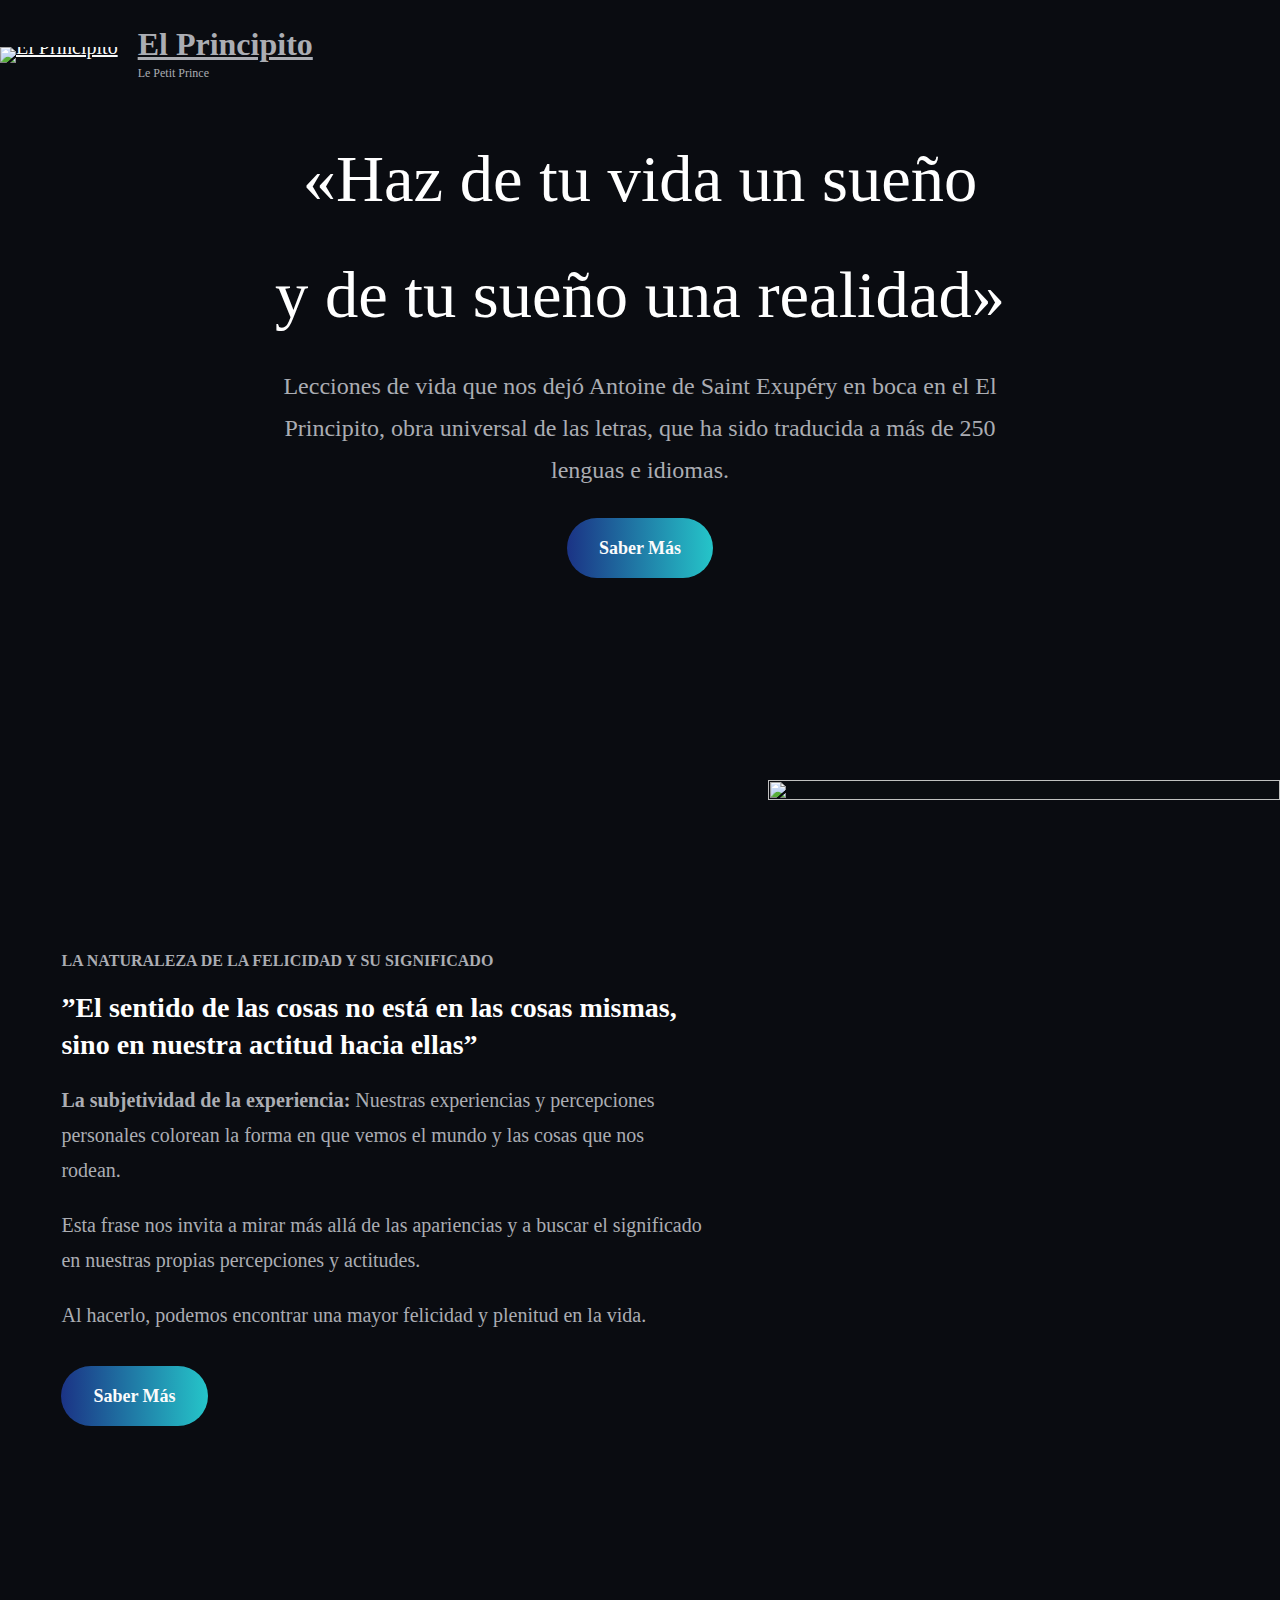
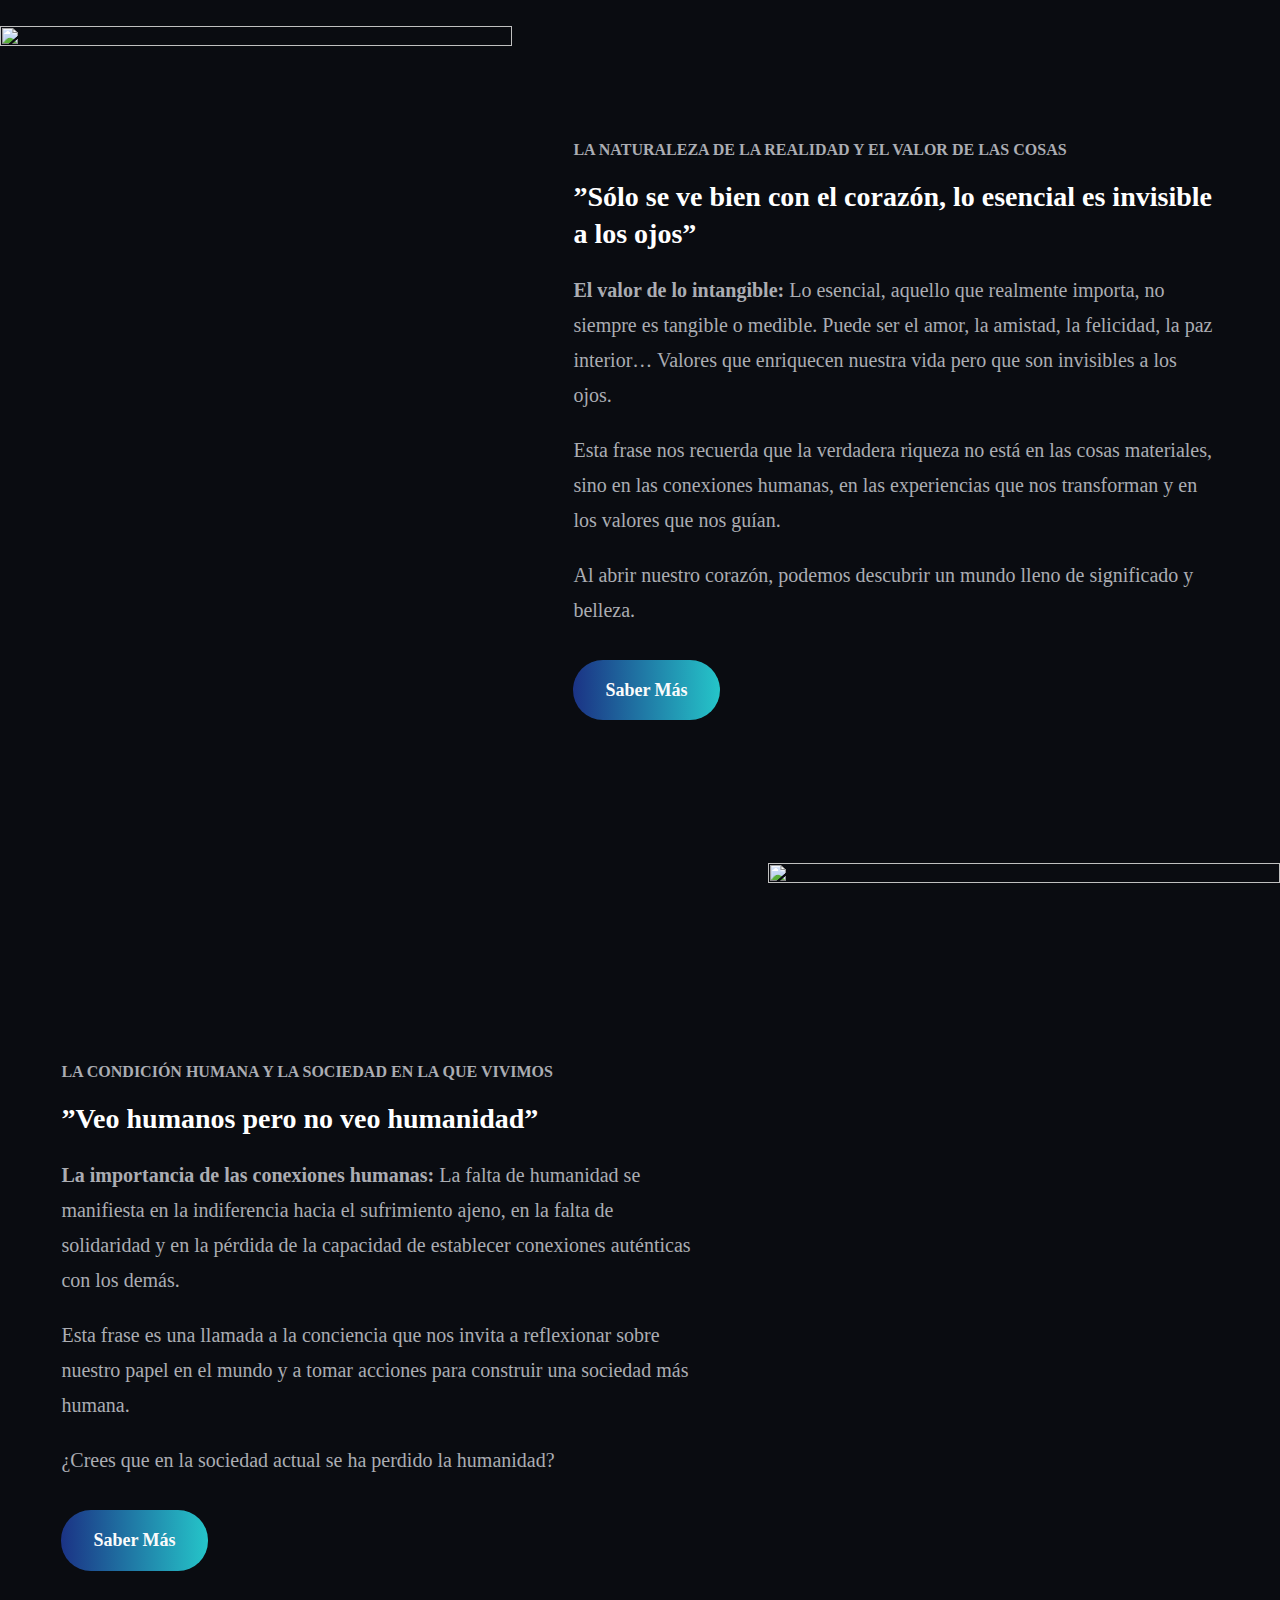
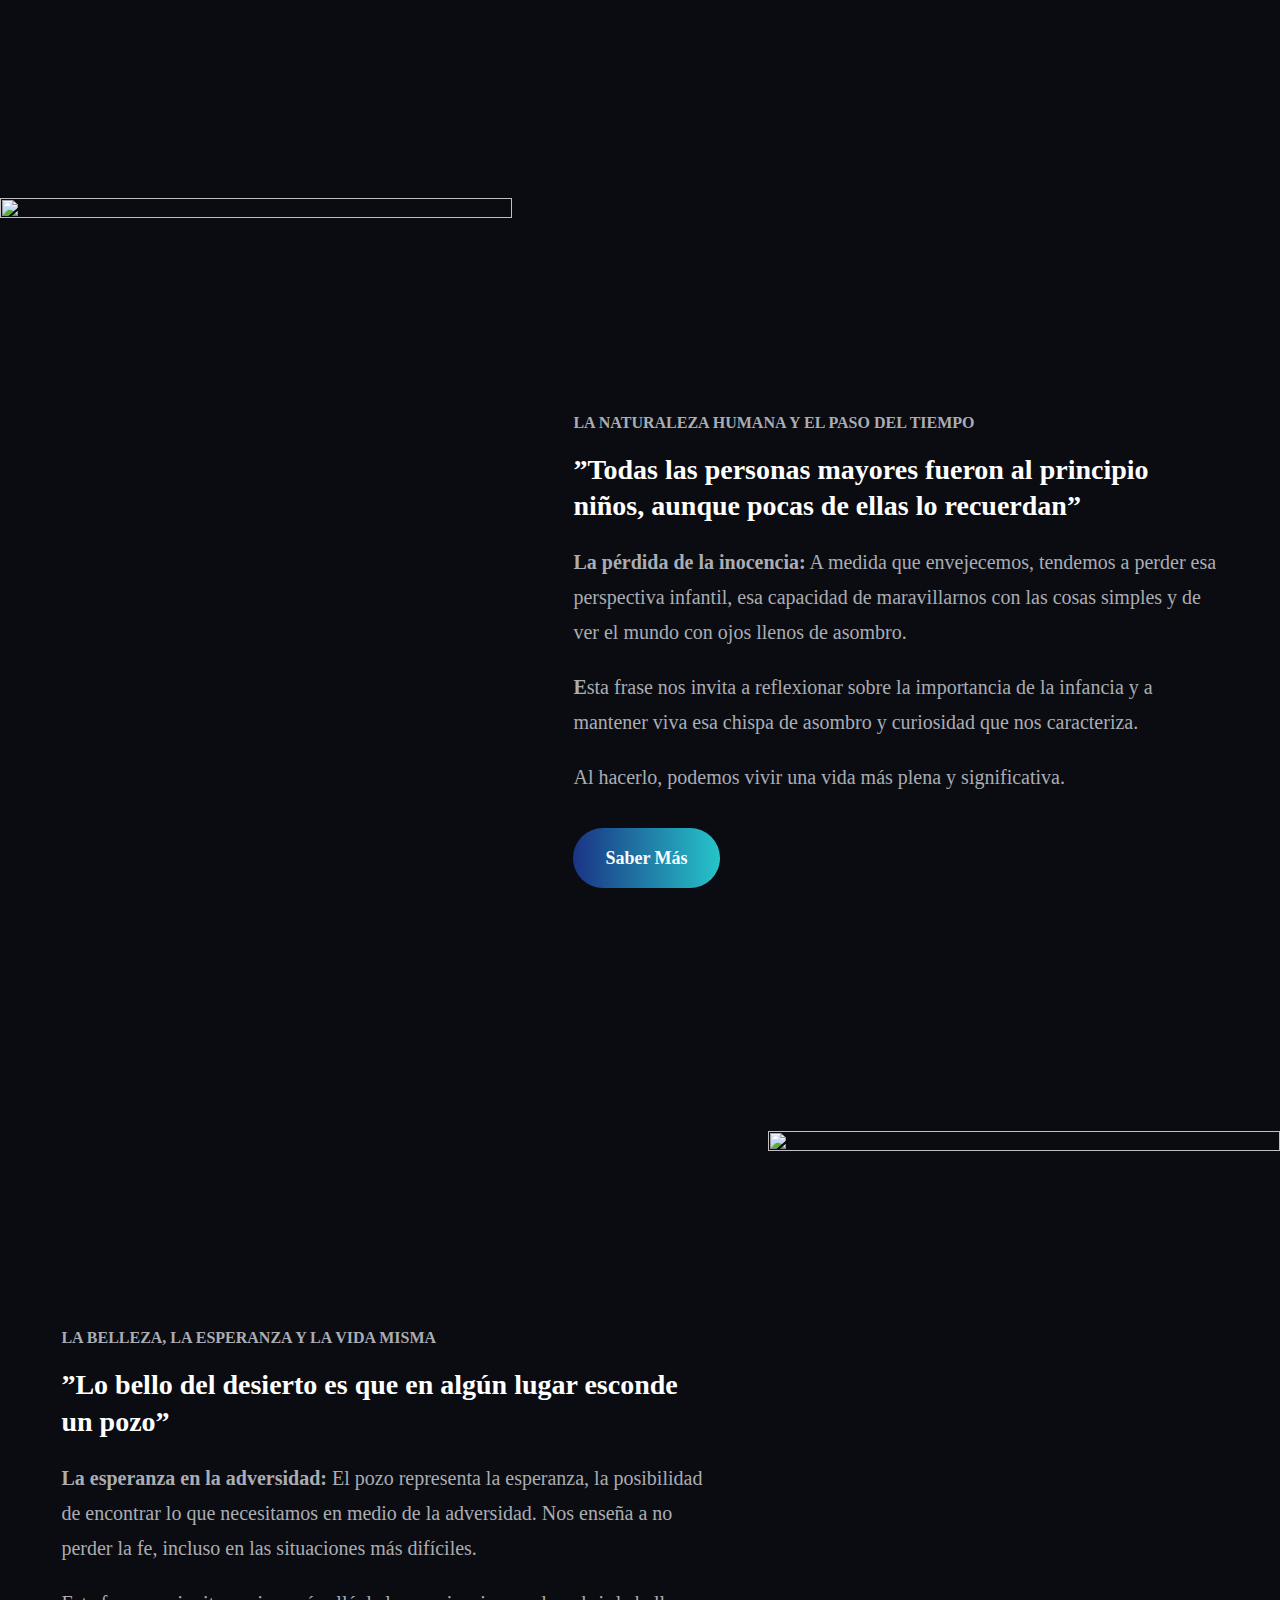
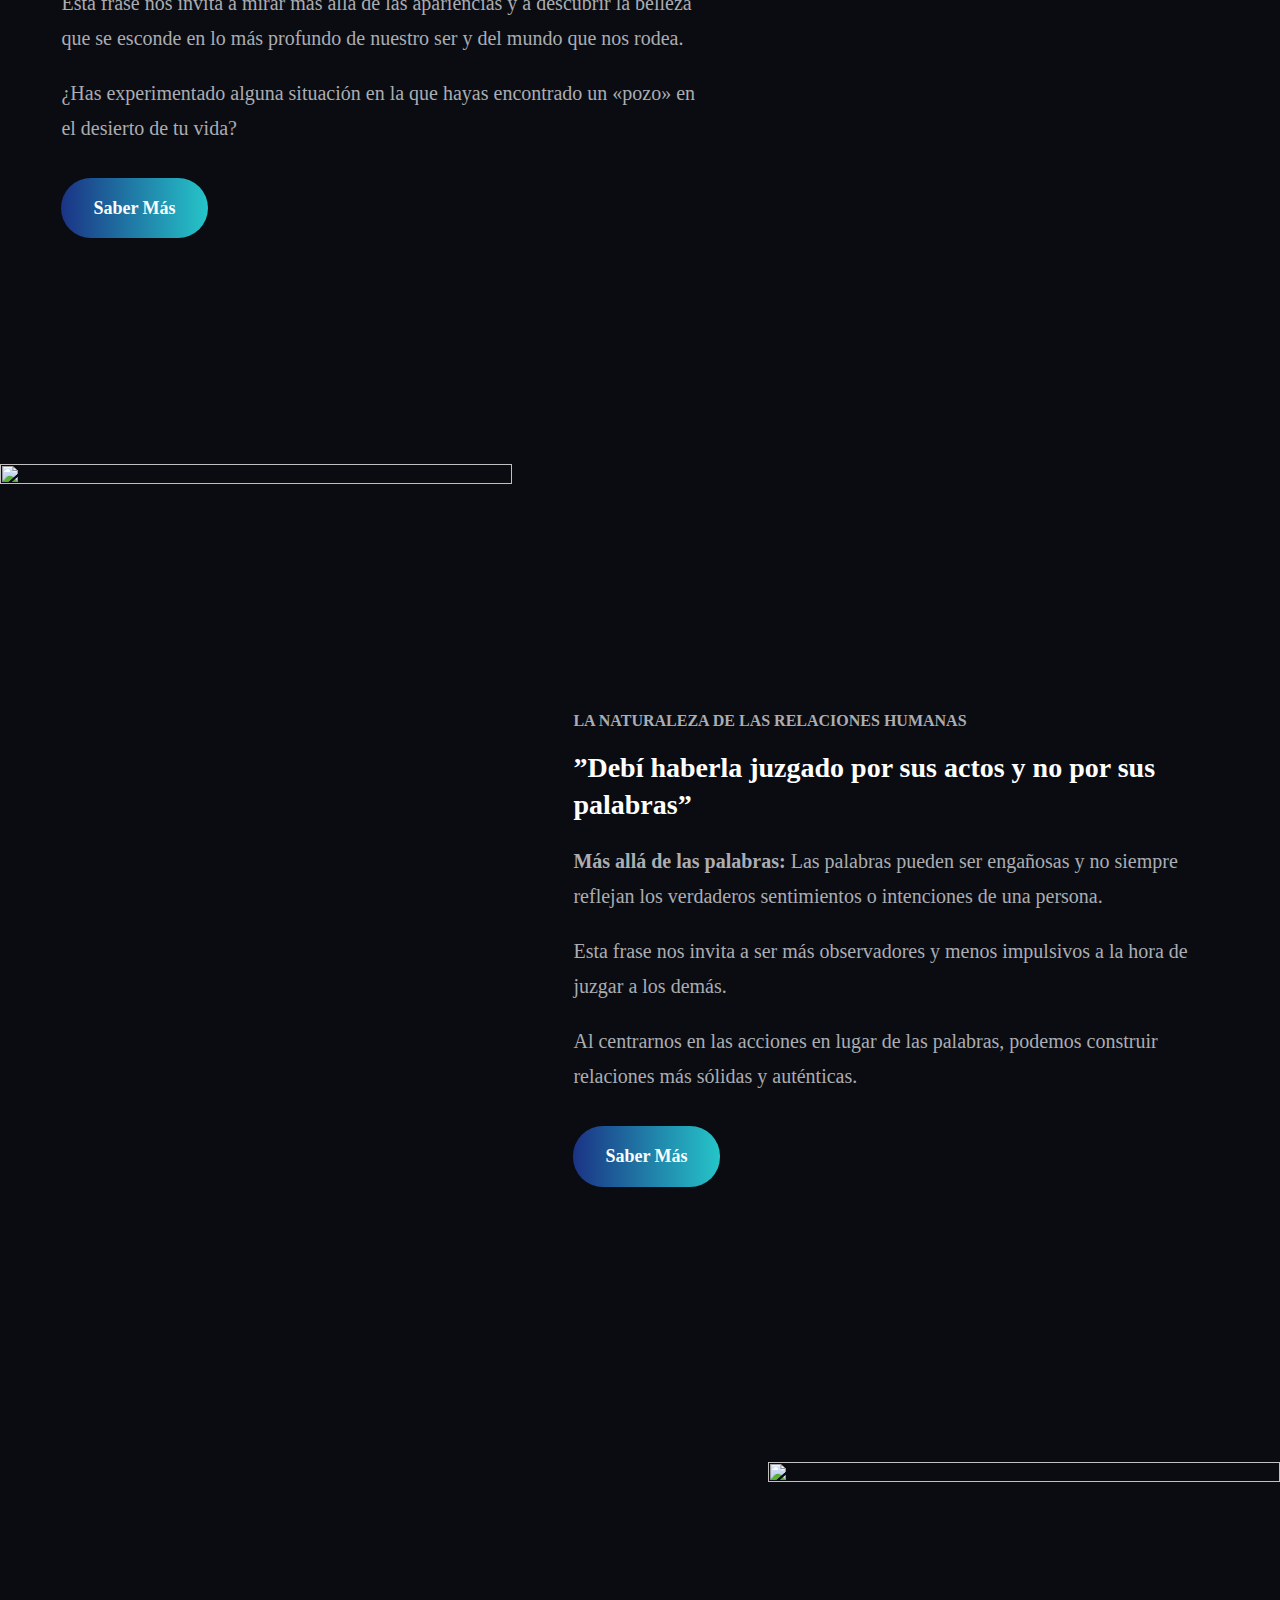
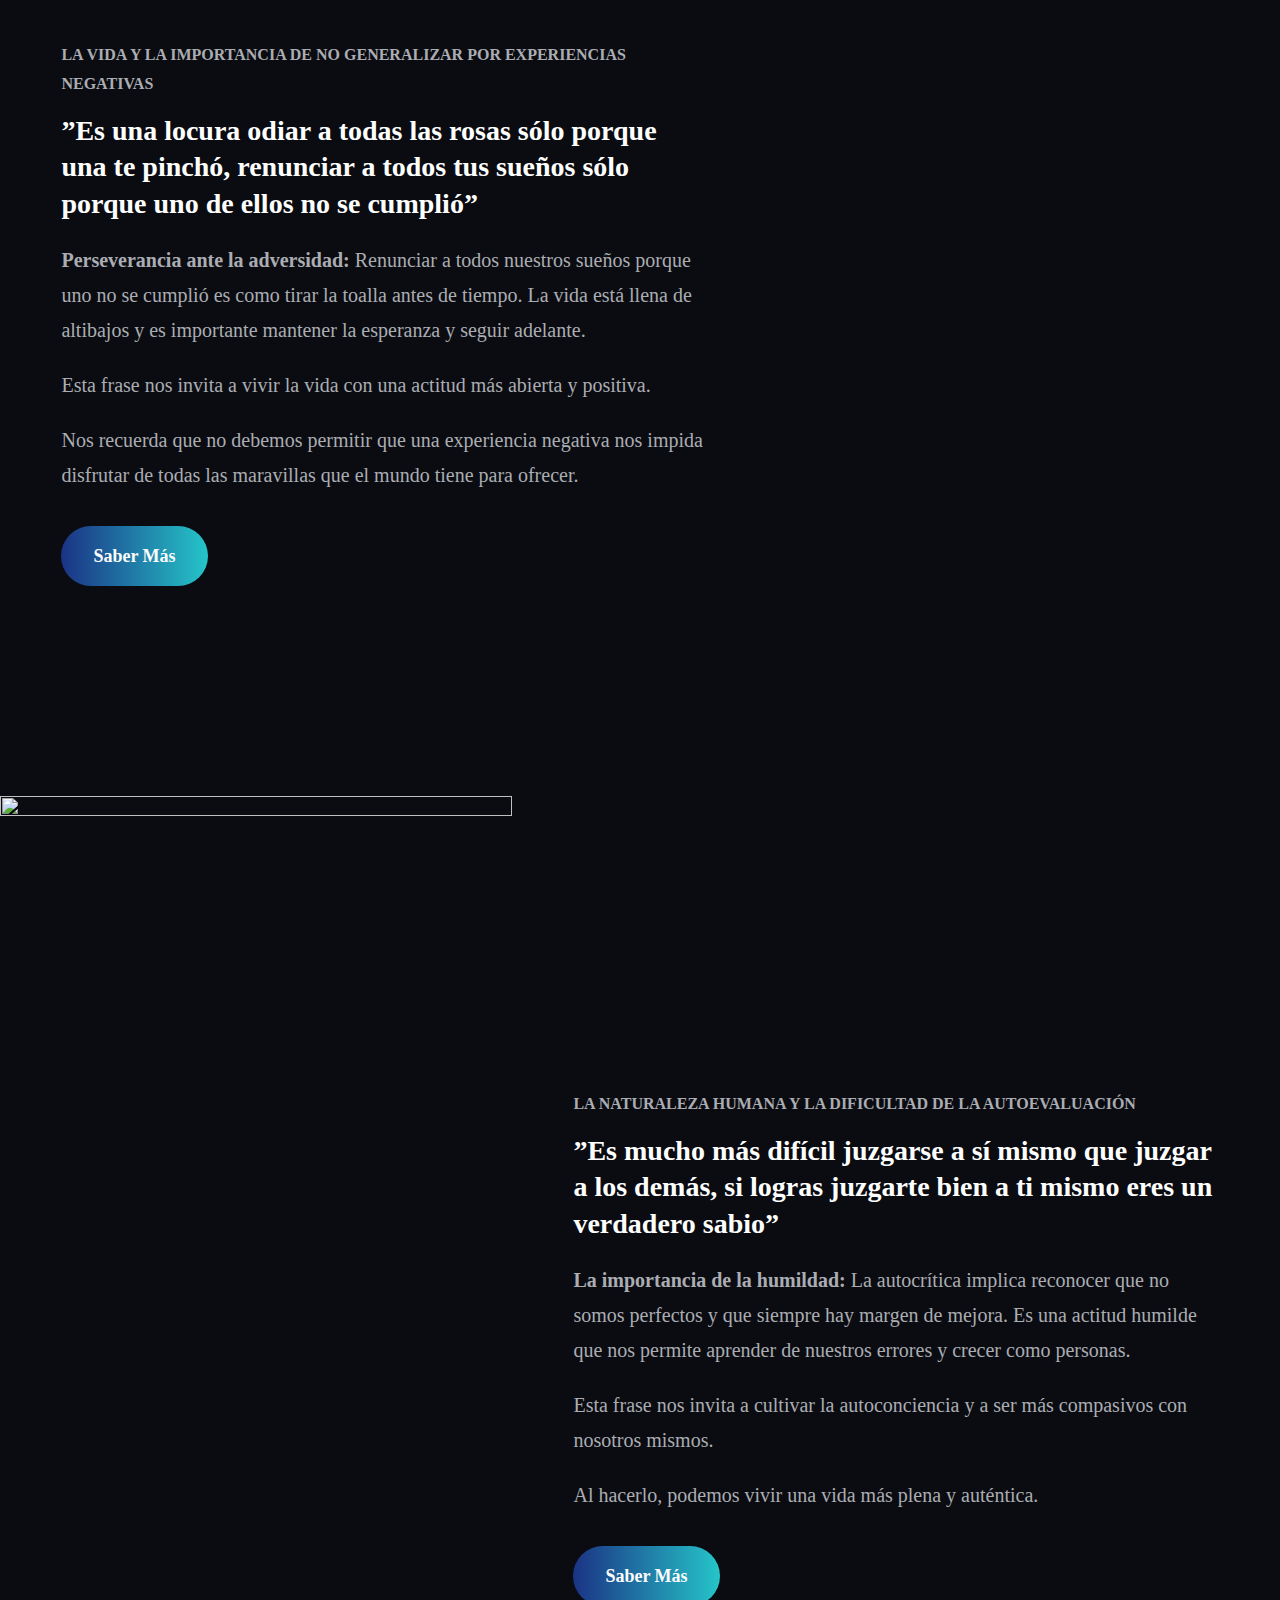
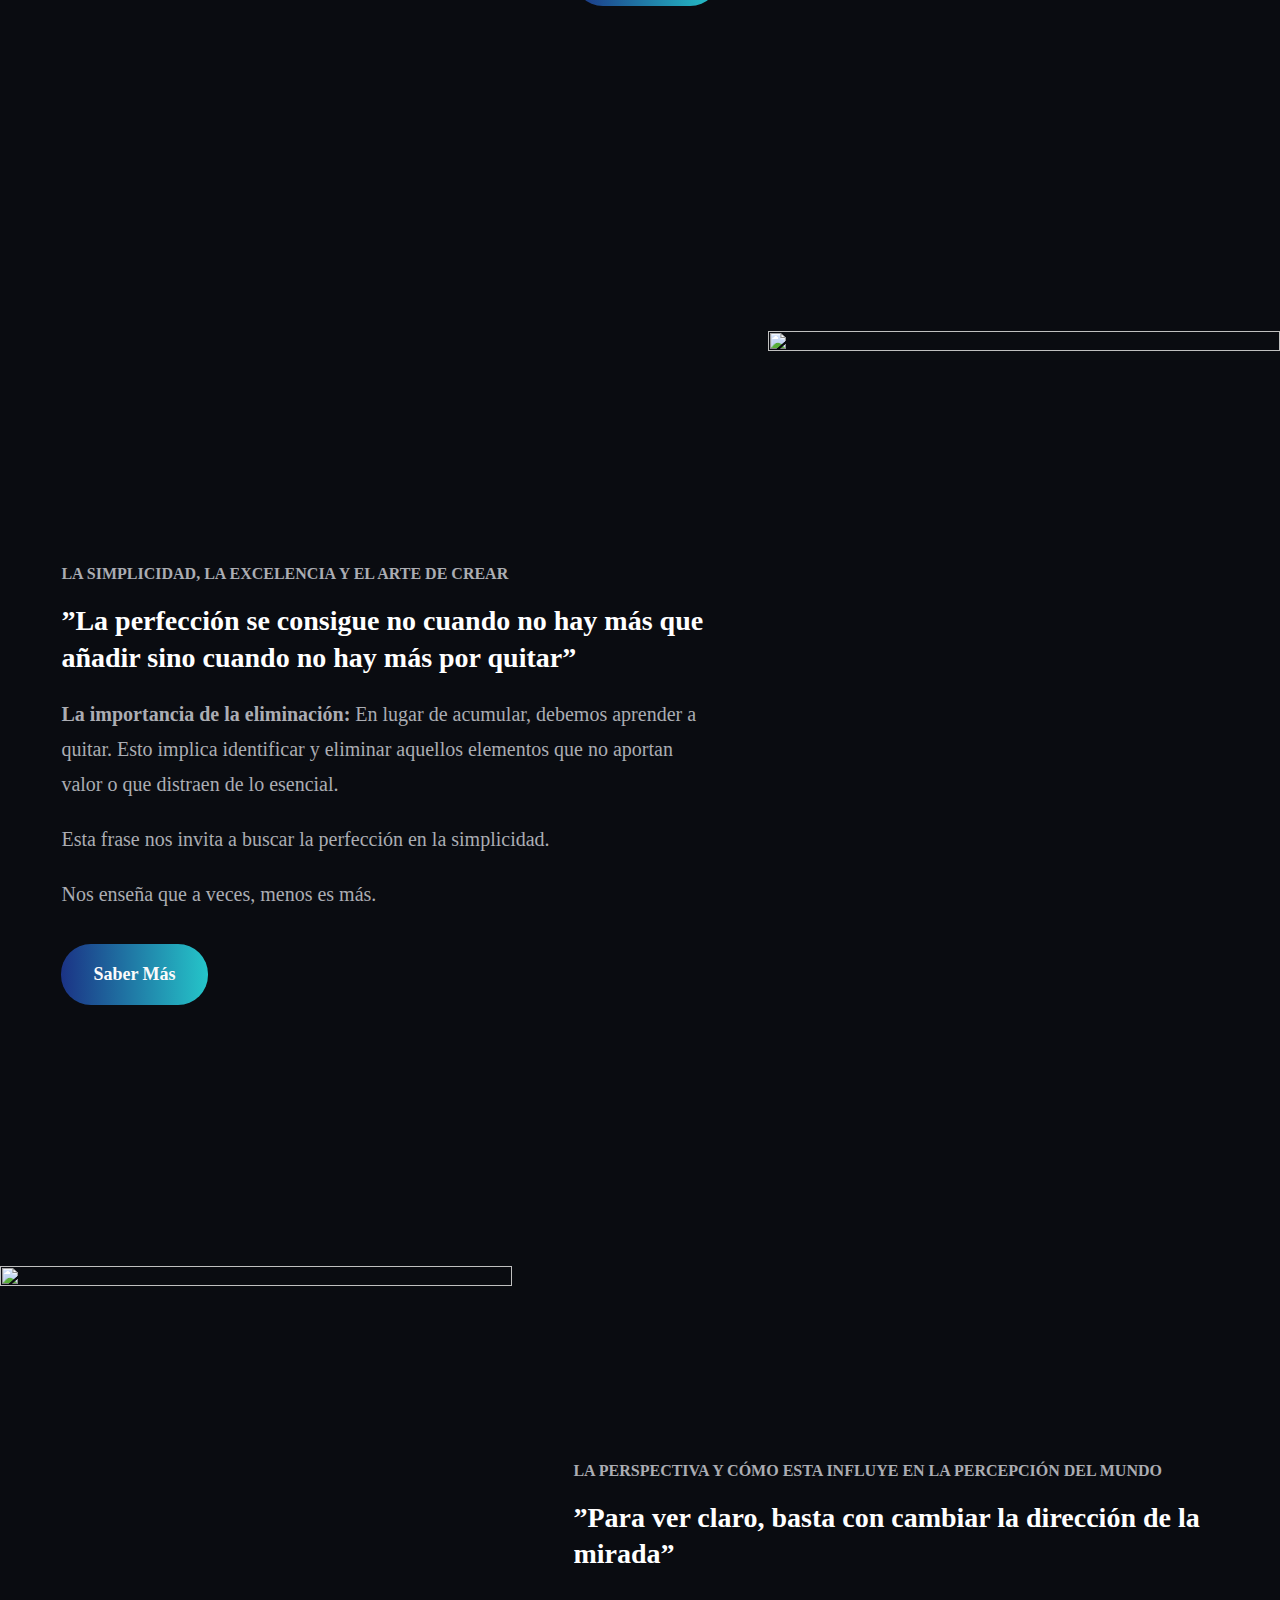
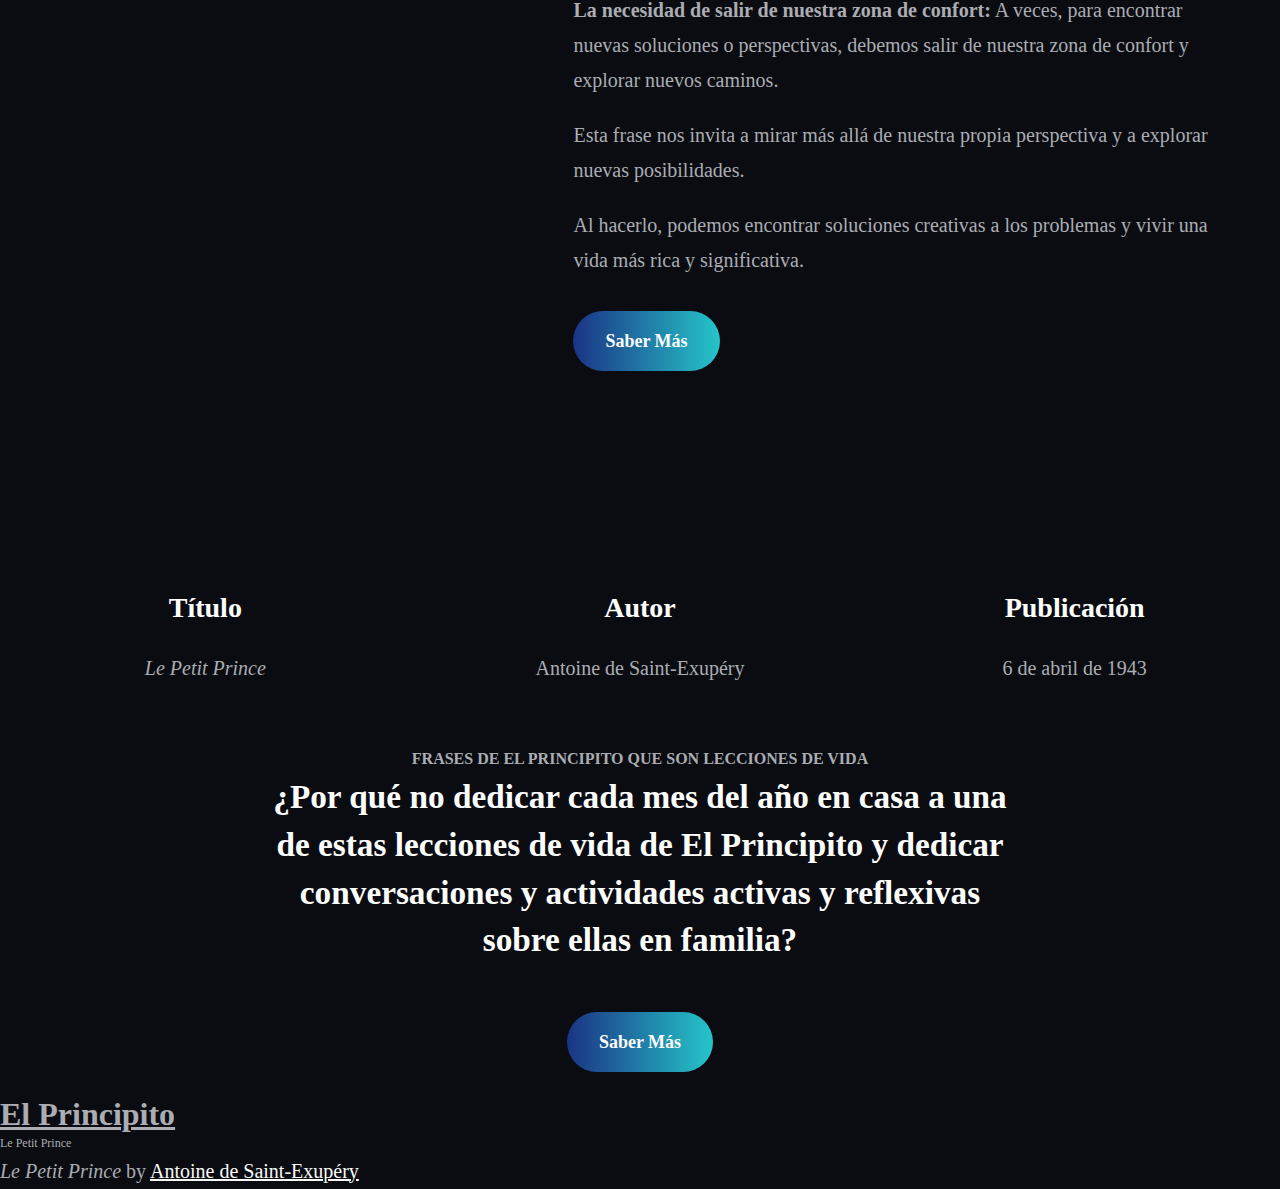
==== commit 9b1da942: "El Principito" ====
--- a/index.html
+++ b/index.html
@@ -5,11 +5,11 @@
 	<meta name="viewport" content="width=device-width, initial-scale=1">
 <meta name="robots" content="max-image-preview:large">
 <title>El Principito &#8211; Le Petit Prince</title>
-<link rel="dns-prefetch">
-<link rel="alternate" type="application/rss+xml" title="El Principito &raquo; Feed" href="/feed/">
-<link rel="alternate" type="application/rss+xml" title="El Principito &raquo; Feed de los comentarios" href="/comments/feed/">
+<link rel="dns-prefetch" href="https://https://galgorium.github.io/ElPrincipito">
+<link rel="alternate" type="application/rss+xml" title="El Principito &raquo; Feed" href="https://https://galgorium.github.io/ElPrincipito/feed/">
+<link rel="alternate" type="application/rss+xml" title="El Principito &raquo; Feed de los comentarios" href="https://https://galgorium.github.io/ElPrincipito/comments/feed/">
 <script>
-window._wpemojiSettings = {"baseUrl":"https:\/\/s.w.org\/images\/core\/emoji\/15.0.3\/72x72\/","ext":".png","svgUrl":"https:\/\/s.w.org\/images\/core\/emoji\/15.0.3\/svg\/","svgExt":".svg","source":{"concatemoji":"\/wp-includes\/js\/wp-emoji-release.min.js?ver=6.6.2"}};
+window._wpemojiSettings = {"baseUrl":"https:\/\/s.w.org\/images\/core\/emoji\/15.0.3\/72x72\/","ext":".png","svgUrl":"https:\/\/s.w.org\/images\/core\/emoji\/15.0.3\/svg\/","svgExt":".svg","source":{"concatemoji":"https:\/\/https:\/\/galgorium.github.io\/ElPrincipito\/wp-includes\/js\/wp-emoji-release.min.js?ver=6.6.2"}};
 /*! This file is auto-generated */
 !function(i,n){var o,s,e;function c(e){try{var t={supportTests:e,timestamp:(new Date).valueOf()};sessionStorage.setItem(o,JSON.stringify(t))}catch(e){}}function p(e,t,n){e.clearRect(0,0,e.canvas.width,e.canvas.height),e.fillText(t,0,0);var t=new Uint32Array(e.getImageData(0,0,e.canvas.width,e.canvas.height).data),r=(e.clearRect(0,0,e.canvas.width,e.canvas.height),e.fillText(n,0,0),new Uint32Array(e.getImageData(0,0,e.canvas.width,e.canvas.height).data));return t.every(function(e,t){return e===r[t]})}function u(e,t,n){switch(t){case"flag":return n(e,"🏳️‍⚧️","🏳️​⚧️")?!1:!n(e,"🇺🇳","🇺​🇳")&&!n(e,"🏴󠁧󠁢󠁥󠁮󠁧󠁿","🏴​󠁧​󠁢​󠁥​󠁮​󠁧​󠁿");case"emoji":return!n(e,"🐦‍⬛","🐦​⬛")}return!1}function f(e,t,n){var r="undefined"!=typeof WorkerGlobalScope&&self instanceof WorkerGlobalScope?new OffscreenCanvas(300,150):i.createElement("canvas"),a=r.getContext("2d",{willReadFrequently:!0}),o=(a.textBaseline="top",a.font="600 32px Arial",{});return e.forEach(function(e){o[e]=t(a,e,n)}),o}function t(e){var t=i.createElement("script");t.src=e,t.defer=!0,i.head.appendChild(t)}"undefined"!=typeof Promise&&(o="wpEmojiSettingsSupports",s=["flag","emoji"],n.supports={everything:!0,everythingExceptFlag:!0},e=new Promise(function(e){i.addEventListener("DOMContentLoaded",e,{once:!0})}),new Promise(function(t){var n=function(){try{var e=JSON.parse(sessionStorage.getItem(o));if("object"==typeof e&&"number"==typeof e.timestamp&&(new Date).valueOf()<e.timestamp+604800&&"object"==typeof e.supportTests)return e.supportTests}catch(e){}return null}();if(!n){if("undefined"!=typeof Worker&&"undefined"!=typeof OffscreenCanvas&&"undefined"!=typeof URL&&URL.createObjectURL&&"undefined"!=typeof Blob)try{var e="postMessage("+f.toString()+"("+[JSON.stringify(s),u.toString(),p.toString()].join(",")+"));",r=new Blob([e],{type:"text/javascript"}),a=new Worker(URL.createObjectURL(r),{name:"wpTestEmojiSupports"});return void(a.onmessage=function(e){c(n=e.data),a.terminate(),t(n)})}catch(e){}c(n=f(s,u,p))}t(n)}).then(function(e){for(var t in e)n.supports[t]=e[t],n.supports.everything=n.supports.everything&&n.supports[t],"flag"!==t&&(n.supports.everythingExceptFlag=n.supports.everythingExceptFlag&&n.supports[t]);n.supports.everythingExceptFlag=n.supports.everythingExceptFlag&&!n.supports.flag,n.DOMReady=!1,n.readyCallback=function(){n.DOMReady=!0}}).then(function(){return e}).then(function(){var e;n.supports.everything||(n.readyCallback(),(e=n.source||{}).concatemoji?t(e.concatemoji):e.wpemoji&&e.twemoji&&(t(e.twemoji),t(e.wpemoji)))}))}((window,document),window._wpemojiSettings);
 </script>
@@ -22,7 +22,7 @@
 <style id="wp-block-paragraph-inline-css">.is-small-text{font-size:.875em}.is-regular-text{font-size:1em}.is-large-text{font-size:2.25em}.is-larger-text{font-size:3em}.has-drop-cap:not(:focus):first-letter{float:left;font-size:8.4em;font-style:normal;font-weight:100;line-height:.68;margin:.05em .1em 0 0;text-transform:uppercase}body.rtl .has-drop-cap:not(:focus):first-letter{float:none;margin-left:.1em}p.has-drop-cap.has-background{overflow:hidden}:root :where(p.has-background){padding:1.25em 2.375em}:where(p.has-text-color:not(.has-link-color)) a{color:inherit}p.has-text-align-left[style*="writing-mode:vertical-lr"],p.has-text-align-right[style*="writing-mode:vertical-rl"]{rotate:180deg}</style>
 <style id="wp-block-button-inline-css">.wp-block-button__link{box-sizing:border-box;cursor:pointer;display:inline-block;text-align:center;word-break:break-word}.wp-block-button__link.aligncenter{text-align:center}.wp-block-button__link.alignright{text-align:right}:where(.wp-block-button__link){border-radius:9999px;box-shadow:none;padding:calc(.667em + 2px) calc(1.333em + 2px);text-decoration:none}.wp-block-button[style*=text-decoration] .wp-block-button__link{text-decoration:inherit}.wp-block-buttons>.wp-block-button.has-custom-width{max-width:none}.wp-block-buttons>.wp-block-button.has-custom-width .wp-block-button__link{width:100%}.wp-block-buttons>.wp-block-button.has-custom-font-size .wp-block-button__link{font-size:inherit}.wp-block-buttons>.wp-block-button.wp-block-button__width-25{width:calc(25% - var(--wp--style--block-gap, .5em)*.75)}.wp-block-buttons>.wp-block-button.wp-block-button__width-50{width:calc(50% - var(--wp--style--block-gap, .5em)*.5)}.wp-block-buttons>.wp-block-button.wp-block-button__width-75{width:calc(75% - var(--wp--style--block-gap, .5em)*.25)}.wp-block-buttons>.wp-block-button.wp-block-button__width-100{flex-basis:100%;width:100%}.wp-block-buttons.is-vertical>.wp-block-button.wp-block-button__width-25{width:25%}.wp-block-buttons.is-vertical>.wp-block-button.wp-block-button__width-50{width:50%}.wp-block-buttons.is-vertical>.wp-block-button.wp-block-button__width-75{width:75%}.wp-block-button.is-style-squared,.wp-block-button__link.wp-block-button.is-style-squared{border-radius:0}.wp-block-button.no-border-radius,.wp-block-button__link.no-border-radius{border-radius:0!important}:root :where(.wp-block-button .wp-block-button__link.is-style-outline),:root :where(.wp-block-button.is-style-outline>.wp-block-button__link){border:2px solid;padding:.667em 1.333em}:root :where(.wp-block-button .wp-block-button__link.is-style-outline:not(.has-text-color)),:root :where(.wp-block-button.is-style-outline>.wp-block-button__link:not(.has-text-color)){color:currentColor}:root :where(.wp-block-button .wp-block-button__link.is-style-outline:not(.has-background)),:root :where(.wp-block-button.is-style-outline>.wp-block-button__link:not(.has-background)){background-color:initial;background-image:none}</style>
 <style id="wp-block-buttons-inline-css">.wp-block-buttons.is-vertical{flex-direction:column}.wp-block-buttons.is-vertical>.wp-block-button:last-child{margin-bottom:0}.wp-block-buttons>.wp-block-button{display:inline-block;margin:0}.wp-block-buttons.is-content-justification-left{justify-content:flex-start}.wp-block-buttons.is-content-justification-left.is-vertical{align-items:flex-start}.wp-block-buttons.is-content-justification-center{justify-content:center}.wp-block-buttons.is-content-justification-center.is-vertical{align-items:center}.wp-block-buttons.is-content-justification-right{justify-content:flex-end}.wp-block-buttons.is-content-justification-right.is-vertical{align-items:flex-end}.wp-block-buttons.is-content-justification-space-between{justify-content:space-between}.wp-block-buttons.aligncenter{text-align:center}.wp-block-buttons:not(.is-content-justification-space-between,.is-content-justification-right,.is-content-justification-left,.is-content-justification-center) .wp-block-button.aligncenter{margin-left:auto;margin-right:auto;width:100%}.wp-block-buttons[style*=text-decoration] .wp-block-button,.wp-block-buttons[style*=text-decoration] .wp-block-button__link{text-decoration:inherit}.wp-block-buttons.has-custom-font-size .wp-block-button__link{font-size:inherit}.wp-block-button.aligncenter{text-align:center}</style>
-<link rel="stylesheet" id="wp-block-cover-css" href="/wp-includes/blocks/cover/style.min.css?ver=6.6.2" media="all">
+<link rel="stylesheet" id="wp-block-cover-css" href="https://https://galgorium.github.io/ElPrincipito/wp-includes/blocks/cover/style.min.css?ver=6.6.2" media="all">
 <style id="wp-block-video-inline-css">.wp-block-video{box-sizing:border-box}.wp-block-video video{vertical-align:middle;width:100%}@supports (position:sticky){.wp-block-video [poster]{object-fit:cover}}.wp-block-video.aligncenter{text-align:center}.wp-block-video :where(figcaption){margin-bottom:1em;margin-top:.5em}</style>
 <style id="wp-block-video-theme-inline-css">.wp-block-video :where(figcaption){color:#555;font-size:13px;text-align:center}.is-dark-theme .wp-block-video :where(figcaption){color:#ffffffa6}.wp-block-video{margin:0 0 1em}</style>
 <style id="wp-block-media-text-inline-css">.wp-block-media-text{box-sizing:border-box;
@@ -84,22 +84,22 @@
 			width: auto;
 			z-index: 100000;
 		}</style>
-<link rel="stylesheet" id="bizboost-style-css" href="/wp-content/themes/bizboost/style.css?ver=1718298565" media="all">
-<link rel="https://api.w.org/" href="/wp-json/">
-<link rel="EditURI" type="application/rsd+xml" title="RSD" href="/xmlrpc.php?rsd">
+<link rel="stylesheet" id="bizboost-style-css" href="https://https://galgorium.github.io/ElPrincipito/wp-content/themes/bizboost/style.css?ver=1718298565" media="all">
+<link rel="https://api.w.org/" href="https://https://galgorium.github.io/ElPrincipito/wp-json/">
+<link rel="EditURI" type="application/rsd+xml" title="RSD" href="https://https://galgorium.github.io/ElPrincipito/xmlrpc.php?rsd">
 <meta name="generator" content="WordPress 6.6.2">
-<style id="wp-fonts-local">@font-face{font-family:Poppins;font-style:normal;font-weight:300;font-display:fallback;src:url('/wp-content/themes/bizboost/assets/fonts/poppins/Poppins-Light.woff2') format('woff2');font-stretch:normal;}
-@font-face{font-family:Poppins;font-style:normal;font-weight:400;font-display:fallback;src:url('/wp-content/themes/bizboost/assets/fonts/poppins/Poppins-Regular.woff2') format('woff2');font-stretch:normal;}
-@font-face{font-family:Poppins;font-style:italic;font-weight:400;font-display:fallback;src:url('/wp-content/themes/bizboost/assets/fonts/poppins/Poppins-Italic.woff2') format('woff2');font-stretch:normal;}
-@font-face{font-family:Poppins;font-style:normal;font-weight:500;font-display:fallback;src:url('/wp-content/themes/bizboost/assets/fonts/poppins/Poppins-Medium.woff2') format('woff2');font-stretch:normal;}
-@font-face{font-family:Poppins;font-style:normal;font-weight:600;font-display:fallback;src:url('/wp-content/themes/bizboost/assets/fonts/poppins/Poppins-SemiBold.woff2') format('woff2');font-stretch:normal;}
-@font-face{font-family:Poppins;font-style:normal;font-weight:700;font-display:fallback;src:url('/wp-content/themes/bizboost/assets/fonts/poppins/Poppins-Bold.woff2') format('woff2');font-stretch:normal;}
-@font-face{font-family:Poppins;font-style:normal;font-weight:800;font-display:fallback;src:url('/wp-content/themes/bizboost/assets/fonts/poppins/Poppins-ExtraBold.woff2') format('woff2');font-stretch:normal;}
-@font-face{font-family:Poppins;font-style:normal;font-weight:900;font-display:fallback;src:url('/wp-content/themes/bizboost/assets/fonts/poppins/Poppins-Black.woff2') format('woff2');font-stretch:normal;}</style>
-<link rel="icon" href="/wp-content/uploads/2024/06/Le-Petit-Prince-150x150.jpg" sizes="32x32">
-<link rel="icon" href="/wp-content/uploads/2024/06/Le-Petit-Prince.jpg" sizes="192x192">
-<link rel="apple-touch-icon" href="/wp-content/uploads/2024/06/Le-Petit-Prince.jpg">
-<meta name="msapplication-TileImage" content="/wp-content/uploads/2024/06/Le-Petit-Prince.jpg">
+<style id="wp-fonts-local">@font-face{font-family:Poppins;font-style:normal;font-weight:300;font-display:fallback;src:url('https://https://galgorium.github.io/ElPrincipito/wp-content/themes/bizboost/assets/fonts/poppins/Poppins-Light.woff2') format('woff2');font-stretch:normal;}
+@font-face{font-family:Poppins;font-style:normal;font-weight:400;font-display:fallback;src:url('https://https://galgorium.github.io/ElPrincipito/wp-content/themes/bizboost/assets/fonts/poppins/Poppins-Regular.woff2') format('woff2');font-stretch:normal;}
+@font-face{font-family:Poppins;font-style:italic;font-weight:400;font-display:fallback;src:url('https://https://galgorium.github.io/ElPrincipito/wp-content/themes/bizboost/assets/fonts/poppins/Poppins-Italic.woff2') format('woff2');font-stretch:normal;}
+@font-face{font-family:Poppins;font-style:normal;font-weight:500;font-display:fallback;src:url('https://https://galgorium.github.io/ElPrincipito/wp-content/themes/bizboost/assets/fonts/poppins/Poppins-Medium.woff2') format('woff2');font-stretch:normal;}
+@font-face{font-family:Poppins;font-style:normal;font-weight:600;font-display:fallback;src:url('https://https://galgorium.github.io/ElPrincipito/wp-content/themes/bizboost/assets/fonts/poppins/Poppins-SemiBold.woff2') format('woff2');font-stretch:normal;}
+@font-face{font-family:Poppins;font-style:normal;font-weight:700;font-display:fallback;src:url('https://https://galgorium.github.io/ElPrincipito/wp-content/themes/bizboost/assets/fonts/poppins/Poppins-Bold.woff2') format('woff2');font-stretch:normal;}
+@font-face{font-family:Poppins;font-style:normal;font-weight:800;font-display:fallback;src:url('https://https://galgorium.github.io/ElPrincipito/wp-content/themes/bizboost/assets/fonts/poppins/Poppins-ExtraBold.woff2') format('woff2');font-stretch:normal;}
+@font-face{font-family:Poppins;font-style:normal;font-weight:900;font-display:fallback;src:url('https://https://galgorium.github.io/ElPrincipito/wp-content/themes/bizboost/assets/fonts/poppins/Poppins-Black.woff2') format('woff2');font-stretch:normal;}</style>
+<link rel="icon" href="https://https://galgorium.github.io/ElPrincipito/wp-content/uploads/2024/06/Le-Petit-Prince-150x150.jpg" sizes="32x32">
+<link rel="icon" href="https://https://galgorium.github.io/ElPrincipito/wp-content/uploads/2024/06/Le-Petit-Prince.jpg" sizes="192x192">
+<link rel="apple-touch-icon" href="https://https://galgorium.github.io/ElPrincipito/wp-content/uploads/2024/06/Le-Petit-Prince.jpg">
+<meta name="msapplication-TileImage" content="https://https://galgorium.github.io/ElPrincipito/wp-content/uploads/2024/06/Le-Petit-Prince.jpg">
 </head>
 
 <body class="home blog wp-custom-logo wp-embed-responsive">
@@ -110,11 +110,11 @@
 <div class="wp-block-group alignwide wp-block-main-header is-layout-constrained wp-block-group-is-layout-constrained">
 <div class="wp-block-group alignfull wp-block-main-header-container is-content-justification-space-between is-layout-flex wp-container-core-group-is-layout-3 wp-block-group-is-layout-flex" style="padding-top:var(--wp--custom--spacing--tiny);padding-bottom:var(--wp--custom--spacing--tiny)">
 <div class="wp-block-group site-identity is-layout-flex wp-container-core-group-is-layout-2 wp-block-group-is-layout-flex">
-<div class="wp-block-site-logo"><a href="/" class="custom-logo-link" rel="home" aria-current="page"><img width="50" height="88" src="/wp-content/uploads/2024/06/Le-Petit-Prince.jpg" class="custom-logo" alt="El Principito" decoding="async" srcset="/wp-content/uploads/2024/06/Le-Petit-Prince.jpg 736w, /wp-content/uploads/2024/06/Le-Petit-Prince-169x300.jpg 169w, /wp-content/uploads/2024/06/Le-Petit-Prince-576x1024.jpg 576w" sizes="(max-width: 50px) 100vw, 50px"></a></div>
+<div class="wp-block-site-logo"><a href="https://https://galgorium.github.io/ElPrincipito/" class="custom-logo-link" rel="home" aria-current="page"><img width="50" height="88" src="https://https://galgorium.github.io/ElPrincipito/wp-content/uploads/2024/06/Le-Petit-Prince.jpg" class="custom-logo" alt="El Principito" decoding="async" srcset="https://https://galgorium.github.io/ElPrincipito/wp-content/uploads/2024/06/Le-Petit-Prince.jpg 736w, https://https://galgorium.github.io/ElPrincipito/wp-content/uploads/2024/06/Le-Petit-Prince-169x300.jpg 169w, https://https://galgorium.github.io/ElPrincipito/wp-content/uploads/2024/06/Le-Petit-Prince-576x1024.jpg 576w" sizes="(max-width: 50px) 100vw, 50px"></a></div>
 
 
 <div class="wp-block-group is-layout-flow wp-block-group-is-layout-flow">
-<h1 class="wp-block-site-title"><a href="/" target="_self" rel="home" aria-current="page">El Principito</a></h1>
+<h1 class="wp-block-site-title"><a href="https://https://galgorium.github.io/ElPrincipito/" target="_self" rel="home" aria-current="page">El Principito</a></h1>
 
 <p style="margin-top:0;" class="wp-block-site-tagline">Le Petit Prince</p>
 </div>
@@ -158,7 +158,7 @@
 
 <div class="wp-block-group alignfull wp-block-section wp-block-video-featured is-layout-constrained wp-block-group-is-layout-constrained">
 <div class="wp-block-group alignwide wp-block-group-content is-layout-flow wp-block-group-is-layout-flow">
-<figure class="wp-block-video"><video autoplay loop muted src="/wp-content/uploads/2024/06/vecteezy_the-planet-earth-and-moon-in-space_2018874.mp4" playsinline></video></figure>
+<figure class="wp-block-video"><video autoplay loop muted src="https://https://galgorium.github.io/ElPrincipito/wp-content/uploads/2024/06/vecteezy_the-planet-earth-and-moon-in-space_2018874.mp4" playsinline></video></figure>
 </div>
 </div>
 
@@ -192,16 +192,16 @@
 
 
 <div class="wp-block-buttons is-content-justification-left is-layout-flex wp-container-core-buttons-is-layout-2 wp-block-buttons-is-layout-flex">
-<div class="wp-block-button"><a class="wp-block-button__link wp-element-button" href="/el-sentido-de-las-cosas-no-esta-en-las-cosas-mismas-sino-en-nuestra-actitud-hacia-ellas/">Saber Más</a></div>
-</div>
-</div>
-<figure class="wp-block-media-text__media"><img width="638" height="1024" src="/wp-content/uploads/2024/06/Le-Petit-Prince-by-AI-art-collector-638x1024.jpg" alt="" class="wp-image-14 size-full" srcset="/wp-content/uploads/2024/06/Le-Petit-Prince-by-AI-art-collector-638x1024.jpg 638w, /wp-content/uploads/2024/06/Le-Petit-Prince-by-AI-art-collector-187x300.jpg 187w, /wp-content/uploads/2024/06/Le-Petit-Prince-by-AI-art-collector.jpg 768w" sizes="(max-width: 638px) 100vw, 638px"></figure>
+<div class="wp-block-button"><a class="wp-block-button__link wp-element-button" href="https://https://galgorium.github.io/ElPrincipito/el-sentido-de-las-cosas-no-esta-en-las-cosas-mismas-sino-en-nuestra-actitud-hacia-ellas/">Saber Más</a></div>
+</div>
+</div>
+<figure class="wp-block-media-text__media"><img width="638" height="1024" src="https://https://galgorium.github.io/ElPrincipito/wp-content/uploads/2024/06/Le-Petit-Prince-by-AI-art-collector-638x1024.jpg" alt="" class="wp-image-14 size-full" srcset="https://https://galgorium.github.io/ElPrincipito/wp-content/uploads/2024/06/Le-Petit-Prince-by-AI-art-collector-638x1024.jpg 638w, https://https://galgorium.github.io/ElPrincipito/wp-content/uploads/2024/06/Le-Petit-Prince-by-AI-art-collector-187x300.jpg 187w, https://https://galgorium.github.io/ElPrincipito/wp-content/uploads/2024/06/Le-Petit-Prince-by-AI-art-collector.jpg 768w" sizes="(max-width: 638px) 100vw, 638px"></figure>
 </div>
 
 
 
 <div class="wp-block-media-text alignwide is-stacked-on-mobile" style="grid-template-columns:40% auto">
-<figure class="wp-block-media-text__media"><img width="604" height="960" src="/wp-content/uploads/2024/06/Le-Petit-Prince-by-Norma-Rodriguez.jpg" alt="" class="wp-image-19 size-full" srcset="/wp-content/uploads/2024/06/Le-Petit-Prince-by-Norma-Rodriguez.jpg 604w, /wp-content/uploads/2024/06/Le-Petit-Prince-by-Norma-Rodriguez-189x300.jpg 189w" sizes="(max-width: 604px) 100vw, 604px"></figure><div class="wp-block-media-text__content">
+<figure class="wp-block-media-text__media"><img width="604" height="960" src="https://https://galgorium.github.io/ElPrincipito/wp-content/uploads/2024/06/Le-Petit-Prince-by-Norma-Rodriguez.jpg" alt="" class="wp-image-19 size-full" srcset="https://https://galgorium.github.io/ElPrincipito/wp-content/uploads/2024/06/Le-Petit-Prince-by-Norma-Rodriguez.jpg 604w, https://https://galgorium.github.io/ElPrincipito/wp-content/uploads/2024/06/Le-Petit-Prince-by-Norma-Rodriguez-189x300.jpg 189w" sizes="(max-width: 604px) 100vw, 604px"></figure><div class="wp-block-media-text__content">
 <div class="wp-block-group wp-block-group-heading is-layout-flow wp-container-core-group-is-layout-13 wp-block-group-is-layout-flow">
 <h6 class="wp-block-heading has-text-align-left has-body-text-color has-text-color has-medium-font-size" style="font-style:normal;font-weight:600;line-height:1.8;text-transform:uppercase">La naturaleza de la realidad y el valor de las cosas</h6>
 
@@ -225,7 +225,7 @@
 
 
 <div class="wp-block-buttons is-content-justification-left is-layout-flex wp-container-core-buttons-is-layout-3 wp-block-buttons-is-layout-flex">
-<div class="wp-block-button"><a class="wp-block-button__link wp-element-button" href="/solo-se-ve-bien-con-el-corazon-lo-esencial-es-invisible-a-los-ojos/">Saber Más</a></div>
+<div class="wp-block-button"><a class="wp-block-button__link wp-element-button" href="https://https://galgorium.github.io/ElPrincipito/solo-se-ve-bien-con-el-corazon-lo-esencial-es-invisible-a-los-ojos/">Saber Más</a></div>
 </div>
 </div>
 </div>
@@ -257,16 +257,16 @@
 
 
 <div class="wp-block-buttons is-content-justification-left is-layout-flex wp-container-core-buttons-is-layout-4 wp-block-buttons-is-layout-flex">
-<div class="wp-block-button"><a class="wp-block-button__link wp-element-button" href="/veo-humanos-pero-no-veo-humanidad/">Saber Más</a></div>
-</div>
-</div>
-<figure class="wp-block-media-text__media"><img width="576" height="1024" src="/wp-content/uploads/2024/06/Le-Petit-Prince-by-Pamefarias-576x1024.jpg" alt="" class="wp-image-21 size-full" srcset="/wp-content/uploads/2024/06/Le-Petit-Prince-by-Pamefarias-576x1024.jpg 576w, /wp-content/uploads/2024/06/Le-Petit-Prince-by-Pamefarias-169x300.jpg 169w, /wp-content/uploads/2024/06/Le-Petit-Prince-by-Pamefarias-768x1365.jpg 768w, /wp-content/uploads/2024/06/Le-Petit-Prince-by-Pamefarias-864x1536.jpg 864w, /wp-content/uploads/2024/06/Le-Petit-Prince-by-Pamefarias.jpg 1080w" sizes="(max-width: 576px) 100vw, 576px"></figure>
+<div class="wp-block-button"><a class="wp-block-button__link wp-element-button" href="https://https://galgorium.github.io/ElPrincipito/veo-humanos-pero-no-veo-humanidad/">Saber Más</a></div>
+</div>
+</div>
+<figure class="wp-block-media-text__media"><img width="576" height="1024" src="https://https://galgorium.github.io/ElPrincipito/wp-content/uploads/2024/06/Le-Petit-Prince-by-Pamefarias-576x1024.jpg" alt="" class="wp-image-21 size-full" srcset="https://https://galgorium.github.io/ElPrincipito/wp-content/uploads/2024/06/Le-Petit-Prince-by-Pamefarias-576x1024.jpg 576w, https://https://galgorium.github.io/ElPrincipito/wp-content/uploads/2024/06/Le-Petit-Prince-by-Pamefarias-169x300.jpg 169w, https://https://galgorium.github.io/ElPrincipito/wp-content/uploads/2024/06/Le-Petit-Prince-by-Pamefarias-768x1365.jpg 768w, https://https://galgorium.github.io/ElPrincipito/wp-content/uploads/2024/06/Le-Petit-Prince-by-Pamefarias-864x1536.jpg 864w, https://https://galgorium.github.io/ElPrincipito/wp-content/uploads/2024/06/Le-Petit-Prince-by-Pamefarias.jpg 1080w" sizes="(max-width: 576px) 100vw, 576px"></figure>
 </div>
 
 
 
 <div class="wp-block-media-text alignwide is-stacked-on-mobile" style="grid-template-columns:40% auto">
-<figure class="wp-block-media-text__media"><img width="564" height="1002" src="/wp-content/uploads/2024/06/Le-Petit-Prince-by-Amelie-Doucet.jpg" alt="" class="wp-image-25 size-full" srcset="/wp-content/uploads/2024/06/Le-Petit-Prince-by-Amelie-Doucet.jpg 564w, /wp-content/uploads/2024/06/Le-Petit-Prince-by-Amelie-Doucet-169x300.jpg 169w" sizes="(max-width: 564px) 100vw, 564px"></figure><div class="wp-block-media-text__content">
+<figure class="wp-block-media-text__media"><img width="564" height="1002" src="https://https://galgorium.github.io/ElPrincipito/wp-content/uploads/2024/06/Le-Petit-Prince-by-Amelie-Doucet.jpg" alt="" class="wp-image-25 size-full" srcset="https://https://galgorium.github.io/ElPrincipito/wp-content/uploads/2024/06/Le-Petit-Prince-by-Amelie-Doucet.jpg 564w, https://https://galgorium.github.io/ElPrincipito/wp-content/uploads/2024/06/Le-Petit-Prince-by-Amelie-Doucet-169x300.jpg 169w" sizes="(max-width: 564px) 100vw, 564px"></figure><div class="wp-block-media-text__content">
 <div class="wp-block-group wp-block-group-heading is-layout-flow wp-container-core-group-is-layout-15 wp-block-group-is-layout-flow">
 <h6 class="wp-block-heading has-text-align-left has-body-text-color has-text-color has-medium-font-size" style="font-style:normal;font-weight:600;line-height:1.8;text-transform:uppercase">La naturaleza humana y el paso del tiempo</h6>
 
@@ -290,7 +290,7 @@
 
 
 <div class="wp-block-buttons is-content-justification-left is-layout-flex wp-container-core-buttons-is-layout-5 wp-block-buttons-is-layout-flex">
-<div class="wp-block-button"><a class="wp-block-button__link wp-element-button" href="/todas-las-personas-mayores-fueron-al-principio-ninos-aunque-pocas-de-ellas-lo-recuerdan/">Saber Más</a></div>
+<div class="wp-block-button"><a class="wp-block-button__link wp-element-button" href="https://https://galgorium.github.io/ElPrincipito/todas-las-personas-mayores-fueron-al-principio-ninos-aunque-pocas-de-ellas-lo-recuerdan/">Saber Más</a></div>
 </div>
 </div>
 </div>
@@ -322,16 +322,16 @@
 
 
 <div class="wp-block-buttons is-content-justification-left is-layout-flex wp-container-core-buttons-is-layout-6 wp-block-buttons-is-layout-flex">
-<div class="wp-block-button"><a class="wp-block-button__link wp-element-button" href="/lo-bello-del-desierto-es-que-en-algun-lugar-esconde-un-pozo/">Saber Más</a></div>
-</div>
-</div>
-<figure class="wp-block-media-text__media"><img width="577" height="1024" src="/wp-content/uploads/2024/06/Le-Petit-Prince-by-Jabneelska-577x1024.jpg" alt="" class="wp-image-27 size-full" srcset="/wp-content/uploads/2024/06/Le-Petit-Prince-by-Jabneelska-577x1024.jpg 577w, /wp-content/uploads/2024/06/Le-Petit-Prince-by-Jabneelska-169x300.jpg 169w, /wp-content/uploads/2024/06/Le-Petit-Prince-by-Jabneelska-768x1363.jpg 768w, /wp-content/uploads/2024/06/Le-Petit-Prince-by-Jabneelska-865x1536.jpg 865w, /wp-content/uploads/2024/06/Le-Petit-Prince-by-Jabneelska.jpg 1080w" sizes="(max-width: 577px) 100vw, 577px"></figure>
+<div class="wp-block-button"><a class="wp-block-button__link wp-element-button" href="https://https://galgorium.github.io/ElPrincipito/lo-bello-del-desierto-es-que-en-algun-lugar-esconde-un-pozo/">Saber Más</a></div>
+</div>
+</div>
+<figure class="wp-block-media-text__media"><img width="577" height="1024" src="https://https://galgorium.github.io/ElPrincipito/wp-content/uploads/2024/06/Le-Petit-Prince-by-Jabneelska-577x1024.jpg" alt="" class="wp-image-27 size-full" srcset="https://https://galgorium.github.io/ElPrincipito/wp-content/uploads/2024/06/Le-Petit-Prince-by-Jabneelska-577x1024.jpg 577w, https://https://galgorium.github.io/ElPrincipito/wp-content/uploads/2024/06/Le-Petit-Prince-by-Jabneelska-169x300.jpg 169w, https://https://galgorium.github.io/ElPrincipito/wp-content/uploads/2024/06/Le-Petit-Prince-by-Jabneelska-768x1363.jpg 768w, https://https://galgorium.github.io/ElPrincipito/wp-content/uploads/2024/06/Le-Petit-Prince-by-Jabneelska-865x1536.jpg 865w, https://https://galgorium.github.io/ElPrincipito/wp-content/uploads/2024/06/Le-Petit-Prince-by-Jabneelska.jpg 1080w" sizes="(max-width: 577px) 100vw, 577px"></figure>
 </div>
 
 
 
 <div class="wp-block-media-text alignwide is-stacked-on-mobile" style="grid-template-columns:40% auto">
-<figure class="wp-block-media-text__media"><img width="538" height="1024" src="/wp-content/uploads/2024/06/Le-Petit-Prince-by-Fabiana-Araujo-538x1024.jpg" alt="" class="wp-image-30 size-full" srcset="/wp-content/uploads/2024/06/Le-Petit-Prince-by-Fabiana-Araujo-538x1024.jpg 538w, /wp-content/uploads/2024/06/Le-Petit-Prince-by-Fabiana-Araujo-158x300.jpg 158w, /wp-content/uploads/2024/06/Le-Petit-Prince-by-Fabiana-Araujo.jpg 630w" sizes="(max-width: 538px) 100vw, 538px"></figure><div class="wp-block-media-text__content">
+<figure class="wp-block-media-text__media"><img width="538" height="1024" src="https://https://galgorium.github.io/ElPrincipito/wp-content/uploads/2024/06/Le-Petit-Prince-by-Fabiana-Araujo-538x1024.jpg" alt="" class="wp-image-30 size-full" srcset="https://https://galgorium.github.io/ElPrincipito/wp-content/uploads/2024/06/Le-Petit-Prince-by-Fabiana-Araujo-538x1024.jpg 538w, https://https://galgorium.github.io/ElPrincipito/wp-content/uploads/2024/06/Le-Petit-Prince-by-Fabiana-Araujo-158x300.jpg 158w, https://https://galgorium.github.io/ElPrincipito/wp-content/uploads/2024/06/Le-Petit-Prince-by-Fabiana-Araujo.jpg 630w" sizes="(max-width: 538px) 100vw, 538px"></figure><div class="wp-block-media-text__content">
 <div class="wp-block-group wp-block-group-heading is-layout-flow wp-container-core-group-is-layout-17 wp-block-group-is-layout-flow">
 <h6 class="wp-block-heading has-text-align-left has-body-text-color has-text-color has-medium-font-size" style="font-style:normal;font-weight:600;line-height:1.8;text-transform:uppercase">La naturaleza de las relaciones humanas</h6>
 
@@ -355,7 +355,7 @@
 
 
 <div class="wp-block-buttons is-content-justification-left is-layout-flex wp-container-core-buttons-is-layout-7 wp-block-buttons-is-layout-flex">
-<div class="wp-block-button"><a class="wp-block-button__link wp-element-button" href="/debi-haberla-juzgado-por-sus-actos-y-no-por-sus-palabras/">Saber Más</a></div>
+<div class="wp-block-button"><a class="wp-block-button__link wp-element-button" href="https://https://galgorium.github.io/ElPrincipito/debi-haberla-juzgado-por-sus-actos-y-no-por-sus-palabras/">Saber Más</a></div>
 </div>
 </div>
 </div>
@@ -387,16 +387,16 @@
 
 
 <div class="wp-block-buttons is-content-justification-left is-layout-flex wp-container-core-buttons-is-layout-8 wp-block-buttons-is-layout-flex">
-<div class="wp-block-button"><a class="wp-block-button__link wp-element-button" href="/es-una-locura-odiar-a-todas-las-rosas-solo-porque-una-te-pincho-renunciar-a-todos-tus-suenos-solo-porque-uno-de-ellos-no-se-cumplio/">Saber Más</a></div>
-</div>
-</div>
-<figure class="wp-block-media-text__media"><img width="576" height="1024" src="/wp-content/uploads/2024/06/Le-Petit-Prince-576x1024.jpg" alt="" class="wp-image-32 size-full" srcset="/wp-content/uploads/2024/06/Le-Petit-Prince-576x1024.jpg 576w, /wp-content/uploads/2024/06/Le-Petit-Prince-169x300.jpg 169w, /wp-content/uploads/2024/06/Le-Petit-Prince.jpg 736w" sizes="(max-width: 576px) 100vw, 576px"></figure>
+<div class="wp-block-button"><a class="wp-block-button__link wp-element-button" href="https://https://galgorium.github.io/ElPrincipito/es-una-locura-odiar-a-todas-las-rosas-solo-porque-una-te-pincho-renunciar-a-todos-tus-suenos-solo-porque-uno-de-ellos-no-se-cumplio/">Saber Más</a></div>
+</div>
+</div>
+<figure class="wp-block-media-text__media"><img width="576" height="1024" src="https://https://galgorium.github.io/ElPrincipito/wp-content/uploads/2024/06/Le-Petit-Prince-576x1024.jpg" alt="" class="wp-image-32 size-full" srcset="https://https://galgorium.github.io/ElPrincipito/wp-content/uploads/2024/06/Le-Petit-Prince-576x1024.jpg 576w, https://https://galgorium.github.io/ElPrincipito/wp-content/uploads/2024/06/Le-Petit-Prince-169x300.jpg 169w, https://https://galgorium.github.io/ElPrincipito/wp-content/uploads/2024/06/Le-Petit-Prince.jpg 736w" sizes="(max-width: 576px) 100vw, 576px"></figure>
 </div>
 
 
 
 <div class="wp-block-media-text alignwide is-stacked-on-mobile" style="grid-template-columns:40% auto">
-<figure class="wp-block-media-text__media"><img width="472" height="1024" src="/wp-content/uploads/2024/06/Le-Petit-Prince-by-Xilihuala-472x1024.jpg" alt="" class="wp-image-37 size-full" srcset="/wp-content/uploads/2024/06/Le-Petit-Prince-by-Xilihuala-472x1024.jpg 472w, /wp-content/uploads/2024/06/Le-Petit-Prince-by-Xilihuala-138x300.jpg 138w, /wp-content/uploads/2024/06/Le-Petit-Prince-by-Xilihuala-768x1665.jpg 768w, /wp-content/uploads/2024/06/Le-Petit-Prince-by-Xilihuala-708x1536.jpg 708w, /wp-content/uploads/2024/06/Le-Petit-Prince-by-Xilihuala-944x2048.jpg 944w, /wp-content/uploads/2024/06/Le-Petit-Prince-by-Xilihuala.jpg 1080w" sizes="(max-width: 472px) 100vw, 472px"></figure><div class="wp-block-media-text__content">
+<figure class="wp-block-media-text__media"><img width="472" height="1024" src="https://https://galgorium.github.io/ElPrincipito/wp-content/uploads/2024/06/Le-Petit-Prince-by-Xilihuala-472x1024.jpg" alt="" class="wp-image-37 size-full" srcset="https://https://galgorium.github.io/ElPrincipito/wp-content/uploads/2024/06/Le-Petit-Prince-by-Xilihuala-472x1024.jpg 472w, https://https://galgorium.github.io/ElPrincipito/wp-content/uploads/2024/06/Le-Petit-Prince-by-Xilihuala-138x300.jpg 138w, https://https://galgorium.github.io/ElPrincipito/wp-content/uploads/2024/06/Le-Petit-Prince-by-Xilihuala-768x1665.jpg 768w, https://https://galgorium.github.io/ElPrincipito/wp-content/uploads/2024/06/Le-Petit-Prince-by-Xilihuala-708x1536.jpg 708w, https://https://galgorium.github.io/ElPrincipito/wp-content/uploads/2024/06/Le-Petit-Prince-by-Xilihuala-944x2048.jpg 944w, https://https://galgorium.github.io/ElPrincipito/wp-content/uploads/2024/06/Le-Petit-Prince-by-Xilihuala.jpg 1080w" sizes="(max-width: 472px) 100vw, 472px"></figure><div class="wp-block-media-text__content">
 <div class="wp-block-group wp-block-group-heading is-layout-flow wp-container-core-group-is-layout-19 wp-block-group-is-layout-flow">
 <h6 class="wp-block-heading has-text-align-left has-body-text-color has-text-color has-medium-font-size" style="font-style:normal;font-weight:600;line-height:1.8;text-transform:uppercase">La naturaleza humana y la dificultad de la autoevaluación</h6>
 
@@ -420,7 +420,7 @@
 
 
 <div class="wp-block-buttons is-content-justification-left is-layout-flex wp-container-core-buttons-is-layout-9 wp-block-buttons-is-layout-flex">
-<div class="wp-block-button"><a class="wp-block-button__link wp-element-button" href="/es-mucho-mas-dificil-juzgarse-a-si-mismo-que-juzgar-a-los-demas-si-logras-juzgarte-bien-a-ti-mismo-eres-un-verdadero-sabio/">Saber Más</a></div>
+<div class="wp-block-button"><a class="wp-block-button__link wp-element-button" href="https://https://galgorium.github.io/ElPrincipito/es-mucho-mas-dificil-juzgarse-a-si-mismo-que-juzgar-a-los-demas-si-logras-juzgarte-bien-a-ti-mismo-eres-un-verdadero-sabio/">Saber Más</a></div>
 </div>
 </div>
 </div>
@@ -452,16 +452,16 @@
 
 
 <div class="wp-block-buttons is-content-justification-left is-layout-flex wp-container-core-buttons-is-layout-10 wp-block-buttons-is-layout-flex">
-<div class="wp-block-button"><a class="wp-block-button__link wp-element-button" href="/la-perfeccion-se-consigue-no-cuando-no-hay-mas-que-anadir-sino-cuando-no-hay-mas-por-quitar/">Saber Más</a></div>
-</div>
-</div>
-<figure class="wp-block-media-text__media"><img width="564" height="1003" src="/wp-content/uploads/2024/06/Le-Petit-Prince-by-Jabneelska-1.jpg" alt="" class="wp-image-42 size-full" srcset="/wp-content/uploads/2024/06/Le-Petit-Prince-by-Jabneelska-1.jpg 564w, /wp-content/uploads/2024/06/Le-Petit-Prince-by-Jabneelska-1-169x300.jpg 169w" sizes="(max-width: 564px) 100vw, 564px"></figure>
+<div class="wp-block-button"><a class="wp-block-button__link wp-element-button" href="https://https://galgorium.github.io/ElPrincipito/la-perfeccion-se-consigue-no-cuando-no-hay-mas-que-anadir-sino-cuando-no-hay-mas-por-quitar/">Saber Más</a></div>
+</div>
+</div>
+<figure class="wp-block-media-text__media"><img width="564" height="1003" src="https://https://galgorium.github.io/ElPrincipito/wp-content/uploads/2024/06/Le-Petit-Prince-by-Jabneelska-1.jpg" alt="" class="wp-image-42 size-full" srcset="https://https://galgorium.github.io/ElPrincipito/wp-content/uploads/2024/06/Le-Petit-Prince-by-Jabneelska-1.jpg 564w, https://https://galgorium.github.io/ElPrincipito/wp-content/uploads/2024/06/Le-Petit-Prince-by-Jabneelska-1-169x300.jpg 169w" sizes="(max-width: 564px) 100vw, 564px"></figure>
 </div>
 
 
 
 <div class="wp-block-media-text alignwide is-stacked-on-mobile" style="grid-template-columns:40% auto">
-<figure class="wp-block-media-text__media"><img width="453" height="800" src="/wp-content/uploads/2024/06/Le-Petit-Prince-by-Simone-Starinsky.jpg" alt="" class="wp-image-47 size-full" srcset="/wp-content/uploads/2024/06/Le-Petit-Prince-by-Simone-Starinsky.jpg 453w, /wp-content/uploads/2024/06/Le-Petit-Prince-by-Simone-Starinsky-170x300.jpg 170w" sizes="(max-width: 453px) 100vw, 453px"></figure><div class="wp-block-media-text__content">
+<figure class="wp-block-media-text__media"><img width="453" height="800" src="https://https://galgorium.github.io/ElPrincipito/wp-content/uploads/2024/06/Le-Petit-Prince-by-Simone-Starinsky.jpg" alt="" class="wp-image-47 size-full" srcset="https://https://galgorium.github.io/ElPrincipito/wp-content/uploads/2024/06/Le-Petit-Prince-by-Simone-Starinsky.jpg 453w, https://https://galgorium.github.io/ElPrincipito/wp-content/uploads/2024/06/Le-Petit-Prince-by-Simone-Starinsky-170x300.jpg 170w" sizes="(max-width: 453px) 100vw, 453px"></figure><div class="wp-block-media-text__content">
 <div class="wp-block-group wp-block-group-heading is-layout-flow wp-container-core-group-is-layout-21 wp-block-group-is-layout-flow">
 <h6 class="wp-block-heading has-text-align-left has-body-text-color has-text-color has-medium-font-size" style="font-style:normal;font-weight:600;line-height:1.8;text-transform:uppercase">La perspectiva y cómo esta influye en la percepción del mundo</h6>
 
@@ -485,7 +485,7 @@
 
 
 <div class="wp-block-buttons is-content-justification-left is-layout-flex wp-container-core-buttons-is-layout-11 wp-block-buttons-is-layout-flex">
-<div class="wp-block-button"><a class="wp-block-button__link wp-element-button" href="/para-ver-claro-basta-con-cambiar-la-direccion-de-la-mirada/">Saber Más</a></div>
+<div class="wp-block-button"><a class="wp-block-button__link wp-element-button" href="https://https://galgorium.github.io/ElPrincipito/para-ver-claro-basta-con-cambiar-la-direccion-de-la-mirada/">Saber Más</a></div>
 </div>
 </div>
 </div>
@@ -536,7 +536,7 @@
 
 
 <div class="wp-block-cover alignfull wp-block-section wp-block-cta wp-block-promotional-contact">
-<span aria-hidden="true" class="wp-block-cover__background has-background-dim-60 has-background-dim"></span><img class="wp-block-cover__image-background" alt="" src="/wp-content/themes/bizboost/assets/images/promotional-contact.jpg" data-object-fit="cover"><div class="wp-block-cover__inner-container is-layout-flow wp-block-cover-is-layout-flow">
+<span aria-hidden="true" class="wp-block-cover__background has-background-dim-60 has-background-dim"></span><img class="wp-block-cover__image-background" alt="" src="https://https://galgorium.github.io/ElPrincipito/wp-content/themes/bizboost/assets/images/promotional-contact.jpg" data-object-fit="cover"><div class="wp-block-cover__inner-container is-layout-flow wp-block-cover-is-layout-flow">
 <div class="wp-block-group is-layout-constrained wp-block-group-is-layout-constrained">
 <div class="wp-block-group is-layout-flow wp-container-core-group-is-layout-30 wp-block-group-is-layout-flow">
 <div class="wp-block-group wp-block-group-heading is-layout-flow wp-block-group-is-layout-flow">
@@ -550,7 +550,7 @@
 
 
 <div class="wp-block-buttons is-content-justification-center is-layout-flex wp-container-core-buttons-is-layout-12 wp-block-buttons-is-layout-flex">
-<div class="wp-block-button"><a class="wp-block-button__link wp-element-button" href="https://www.serpadres.es/familia/48279.html">Saber más</a></div>
+<div class="wp-block-button"><a class="wp-block-button__link wp-element-button" href="https://www.serpadres.es/familia/48279.html" target="_blank" rel="noreferrer noopener nofollow">Saber más</a></div>
 </div>
 </div>
 </div>
@@ -566,7 +566,7 @@
 <div class="wp-block-columns wp-block-footer-widget-area-columns is-layout-flex wp-container-core-columns-is-layout-2 wp-block-columns-is-layout-flex">
 <div class="wp-block-column wp-block-widget is-layout-flow wp-block-column-is-layout-flow">
 <div class="wp-block-group is-layout-flow wp-container-core-group-is-layout-33 wp-block-group-is-layout-flow">
-<h1 class="wp-block-site-title"><a href="/" target="_self" rel="home" aria-current="page">El Principito</a></h1>
+<h1 class="wp-block-site-title"><a href="https://https://galgorium.github.io/ElPrincipito/" target="_self" rel="home" aria-current="page">El Principito</a></h1>
 
 <p class="wp-block-site-tagline">Le Petit Prince</p>
 </div>
@@ -625,7 +625,7 @@
 		// Inject the skip link.
 		sibling.parentElement.insertBefore( skipLink, sibling );
 	}() );</script>
-<script src="/wp-content/themes/bizboost/assets/js/custom.js?ver=1718298565" id="bizboost-script-js"></script>
+<script src="https://https://galgorium.github.io/ElPrincipito/wp-content/themes/bizboost/assets/js/custom.js?ver=1718298565" id="bizboost-script-js"></script>
 <svg style="position: absolute; width: 0; height: 0; overflow: hidden;" version="1.1" xmlns="http://www.w3.org/2000/svg" xmlns:xlink="http://www.w3.org/1999/xlink">
 <defs>
 <symbol id="icon-behance" viewbox="0 0 37 32">
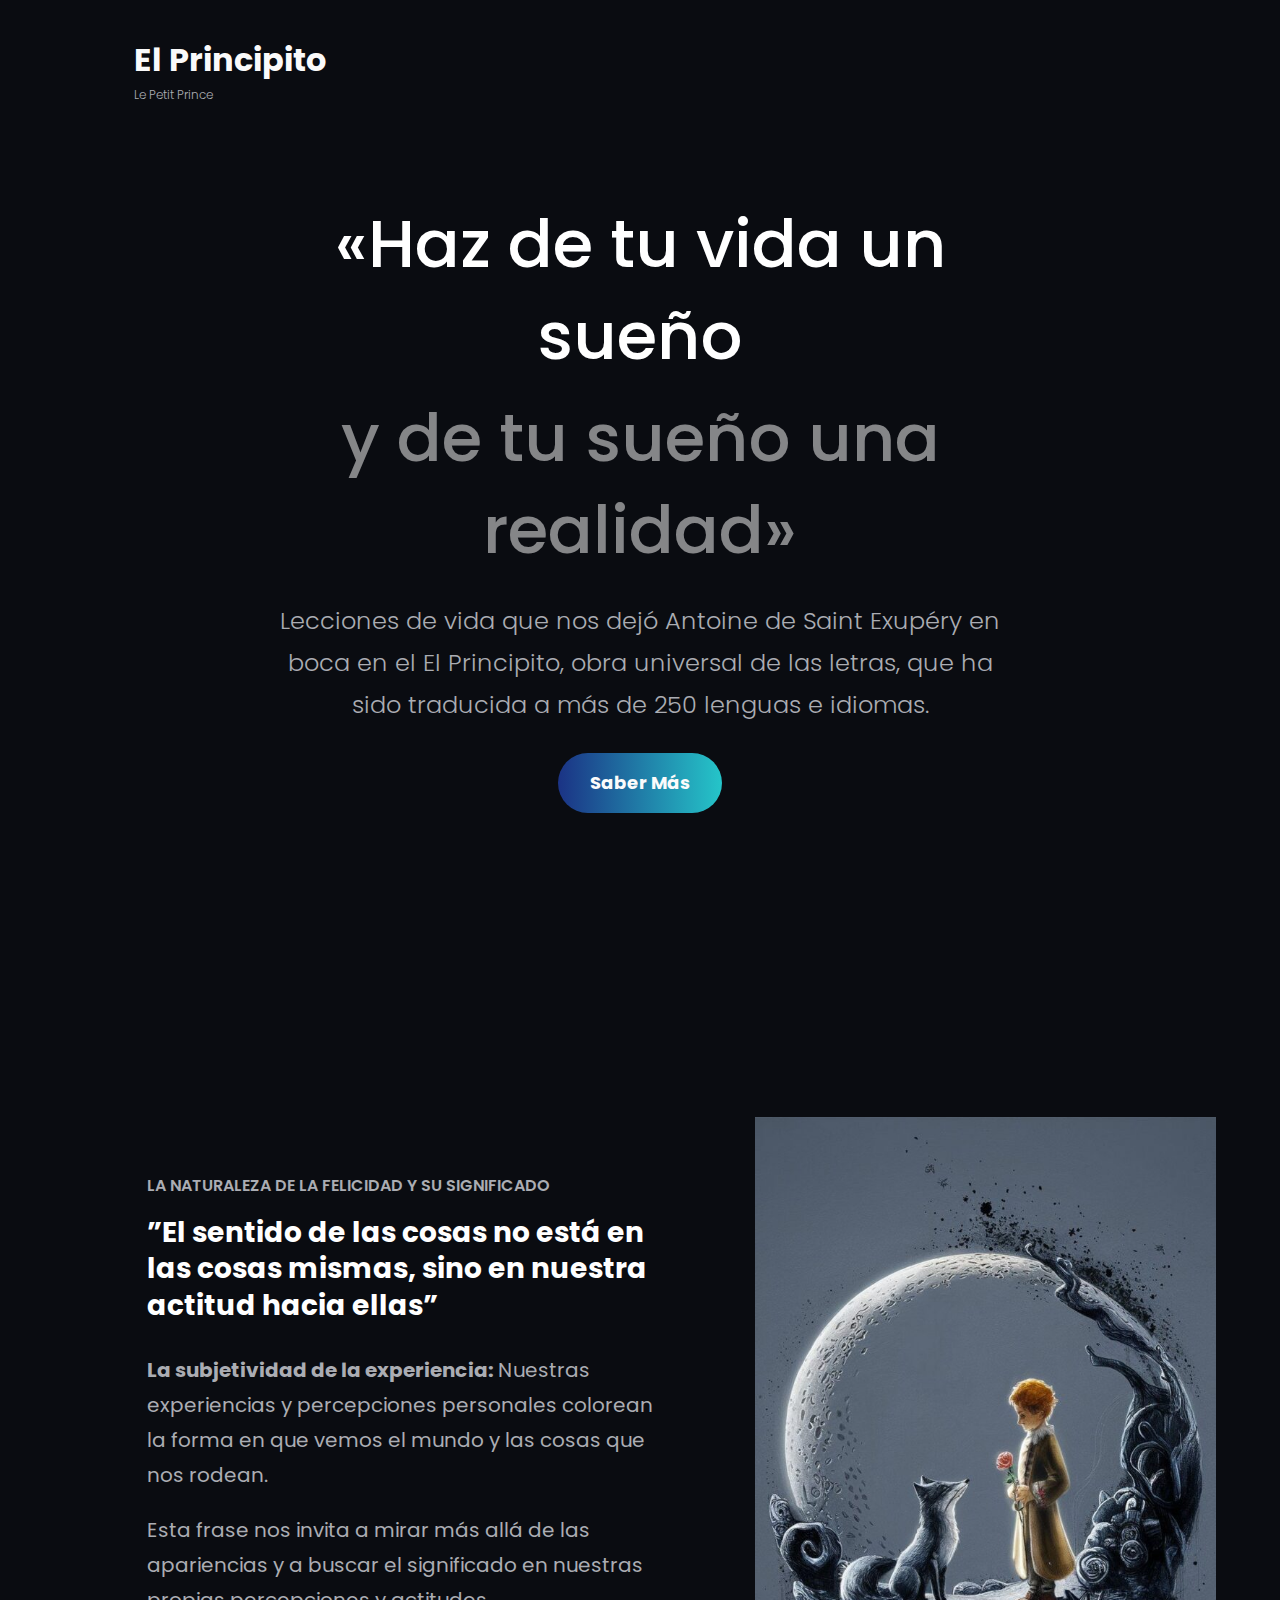
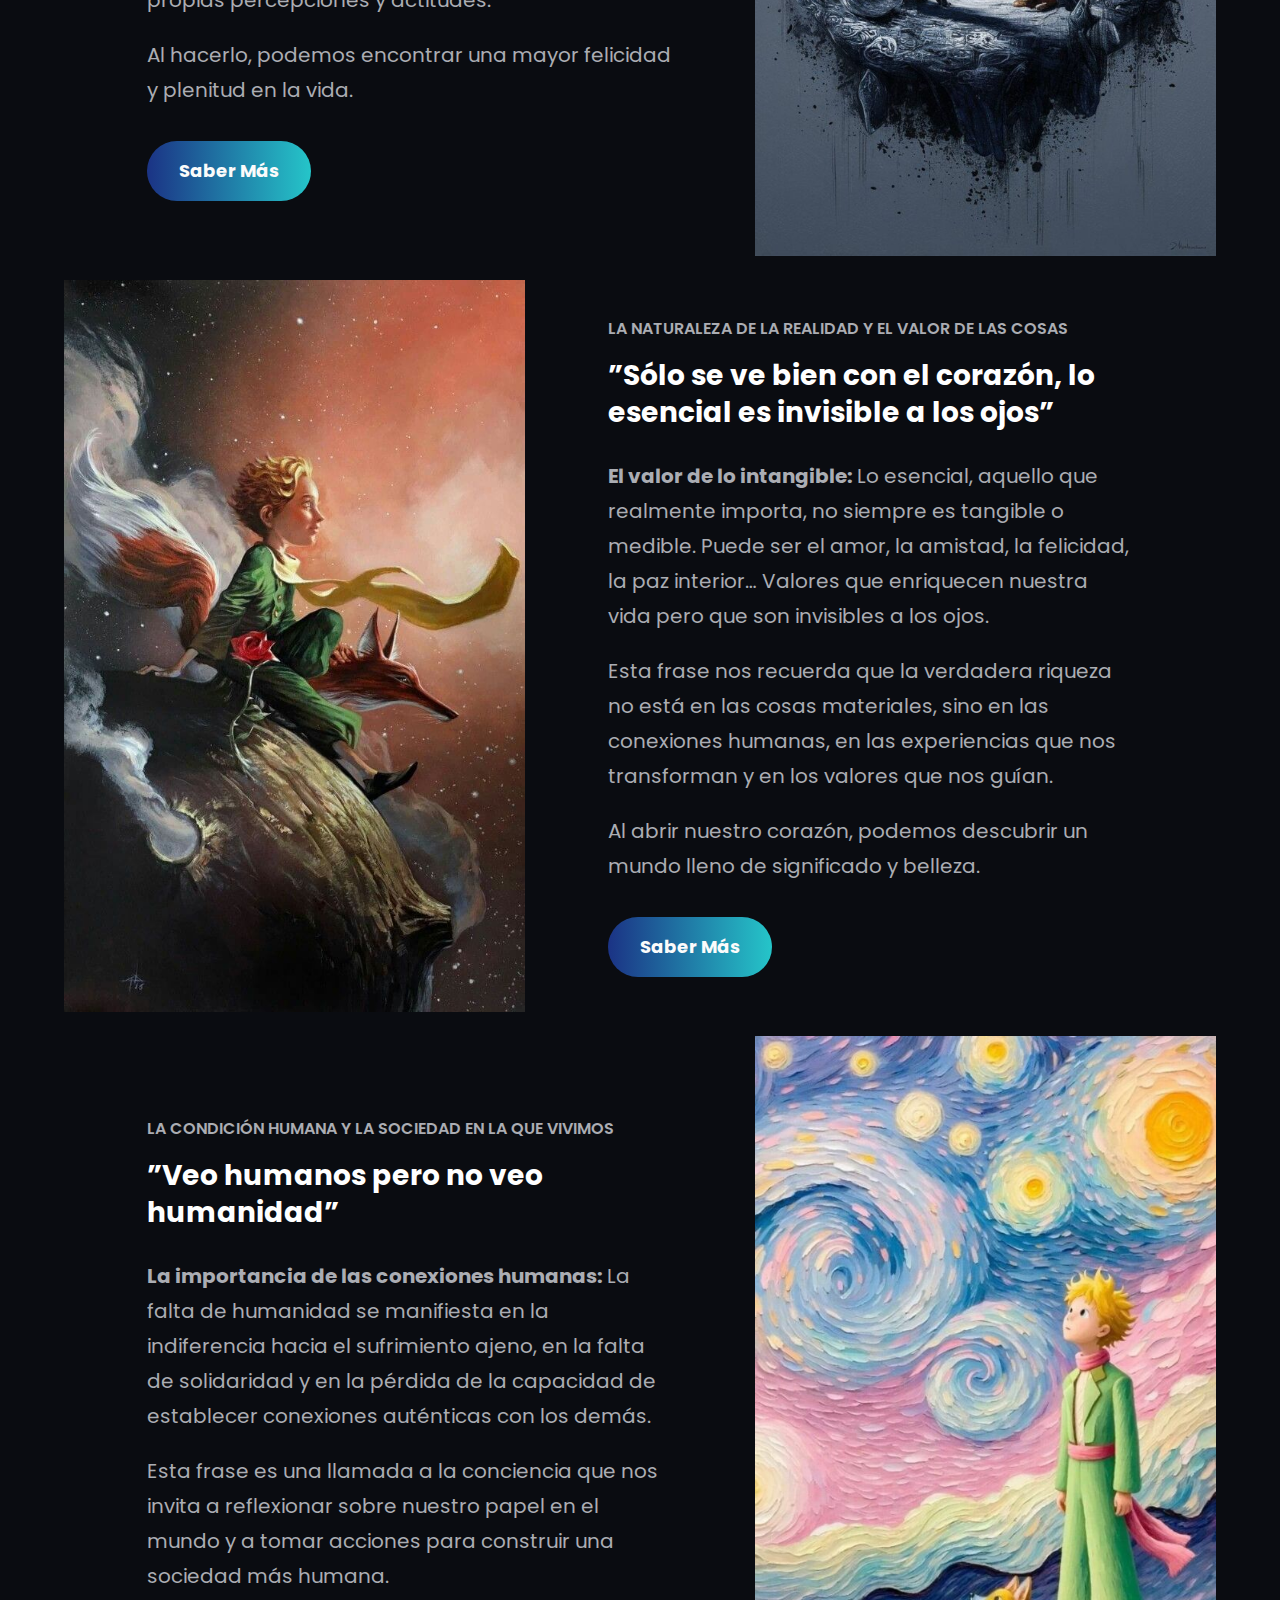
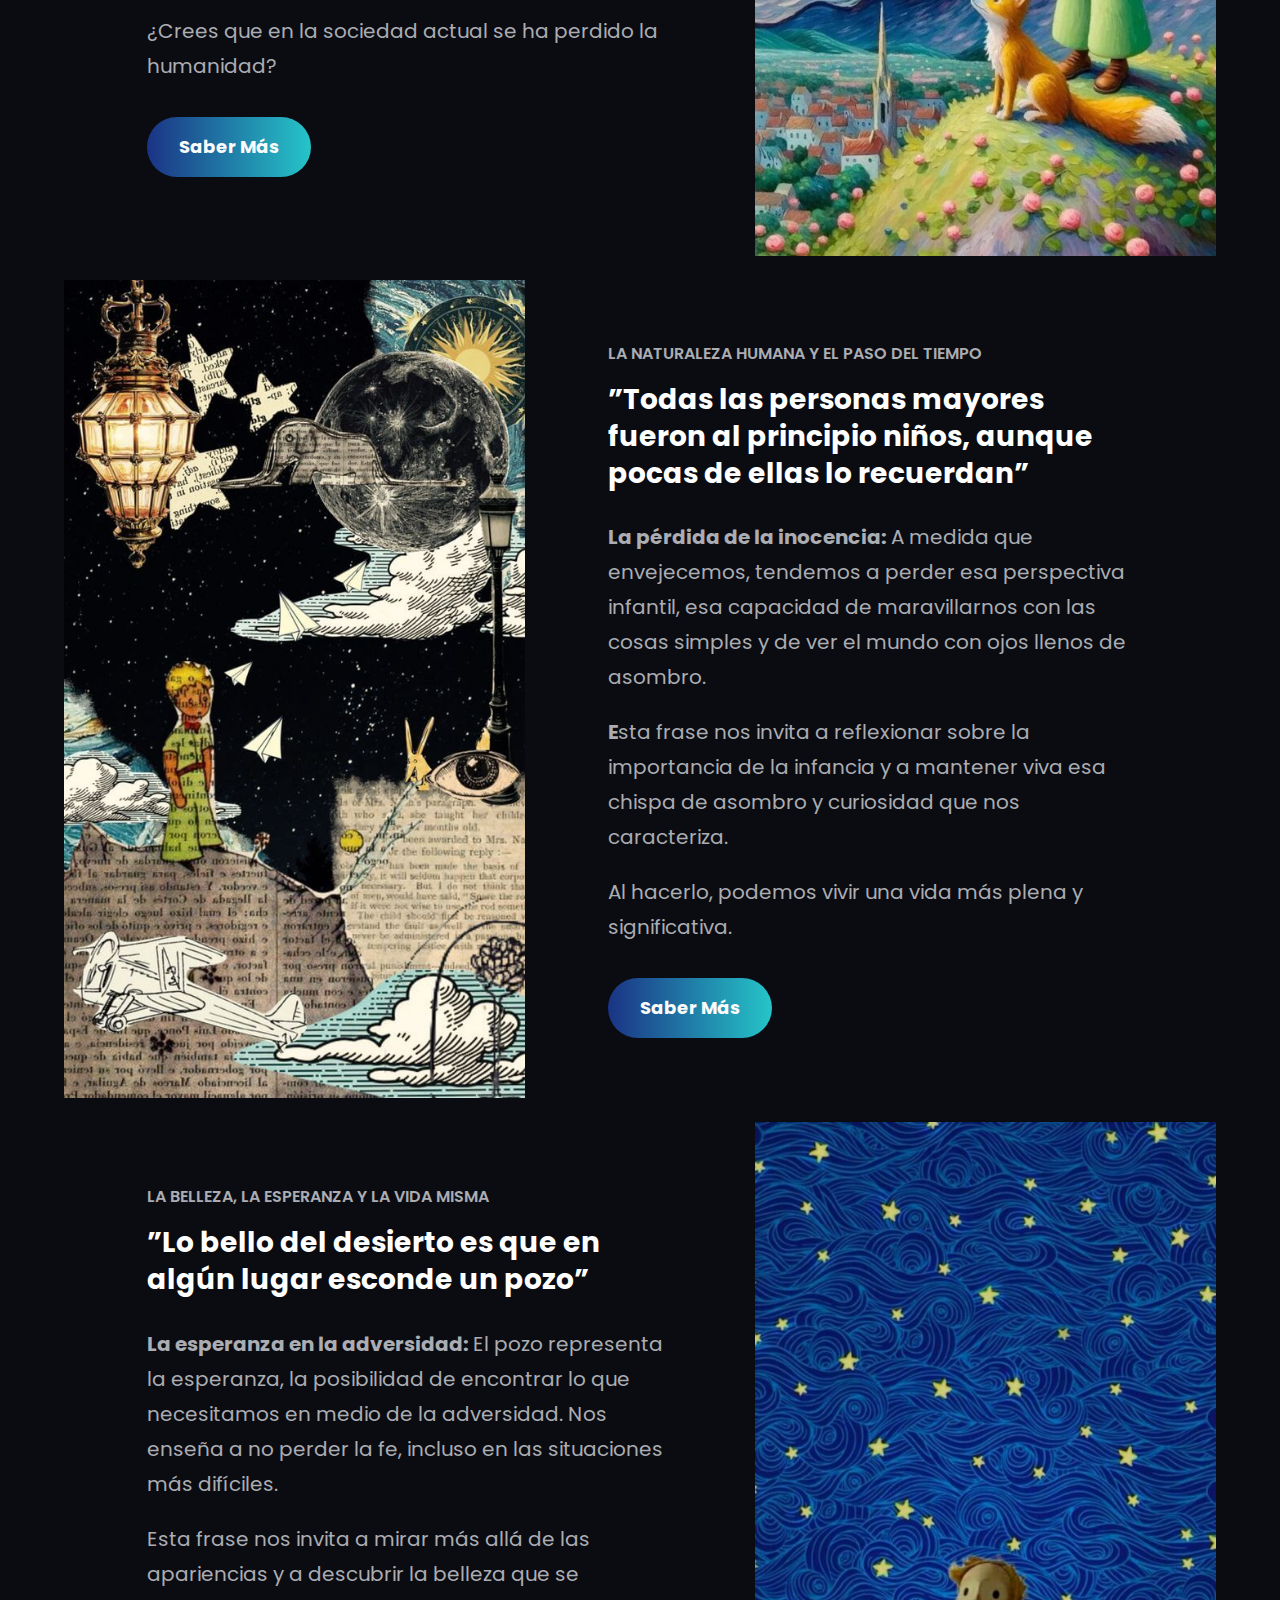
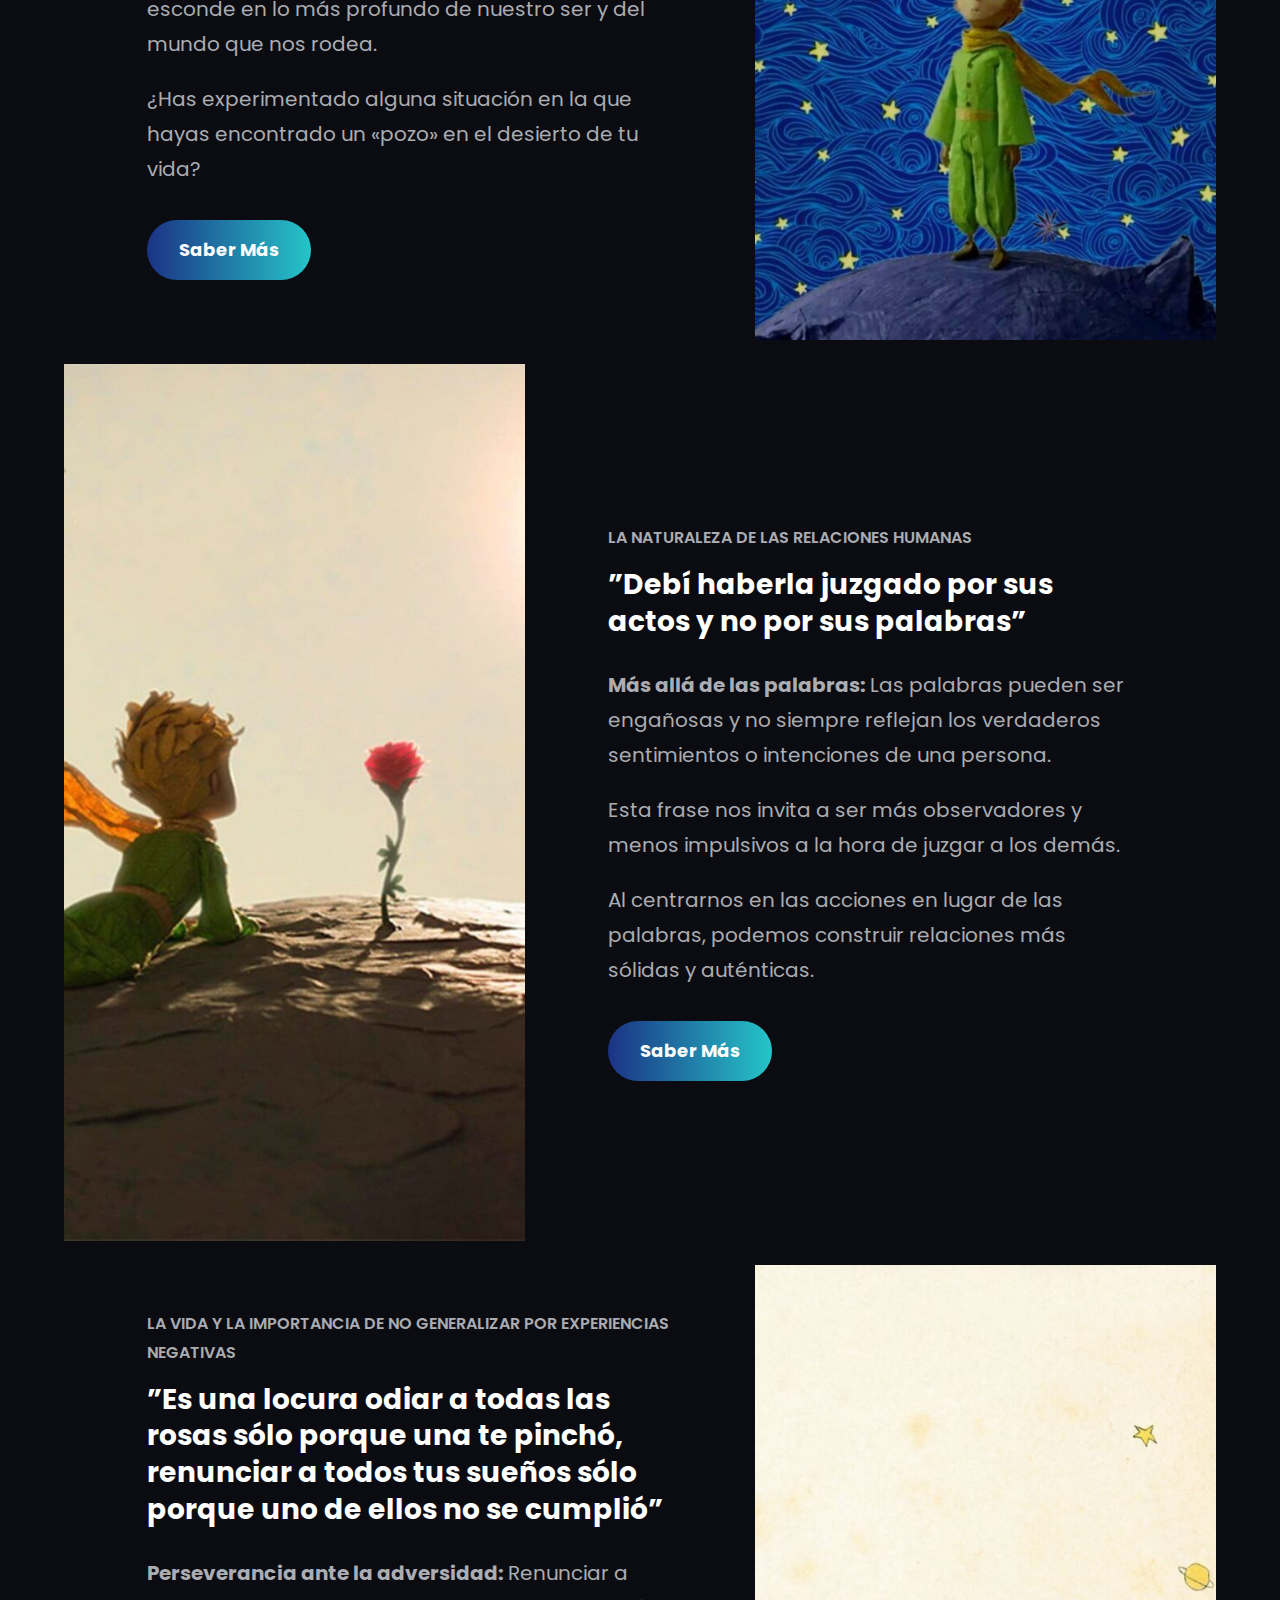
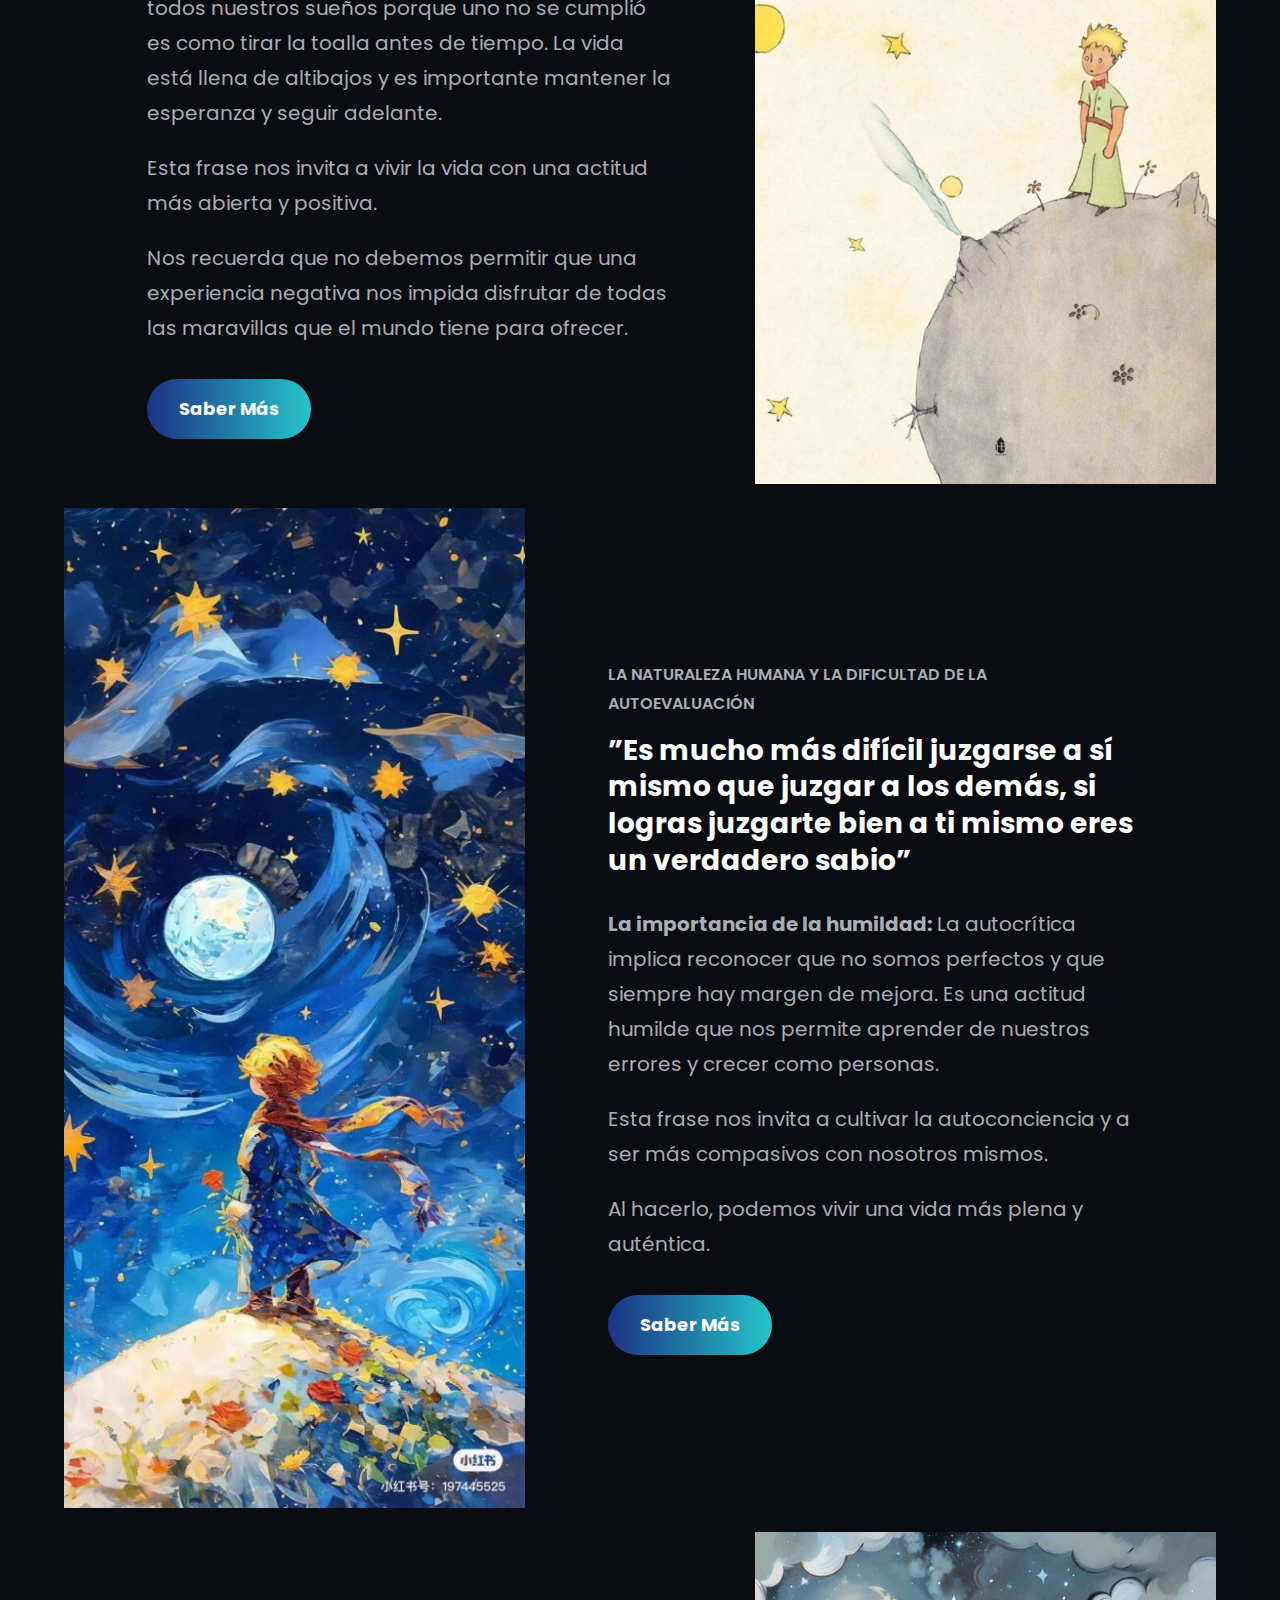
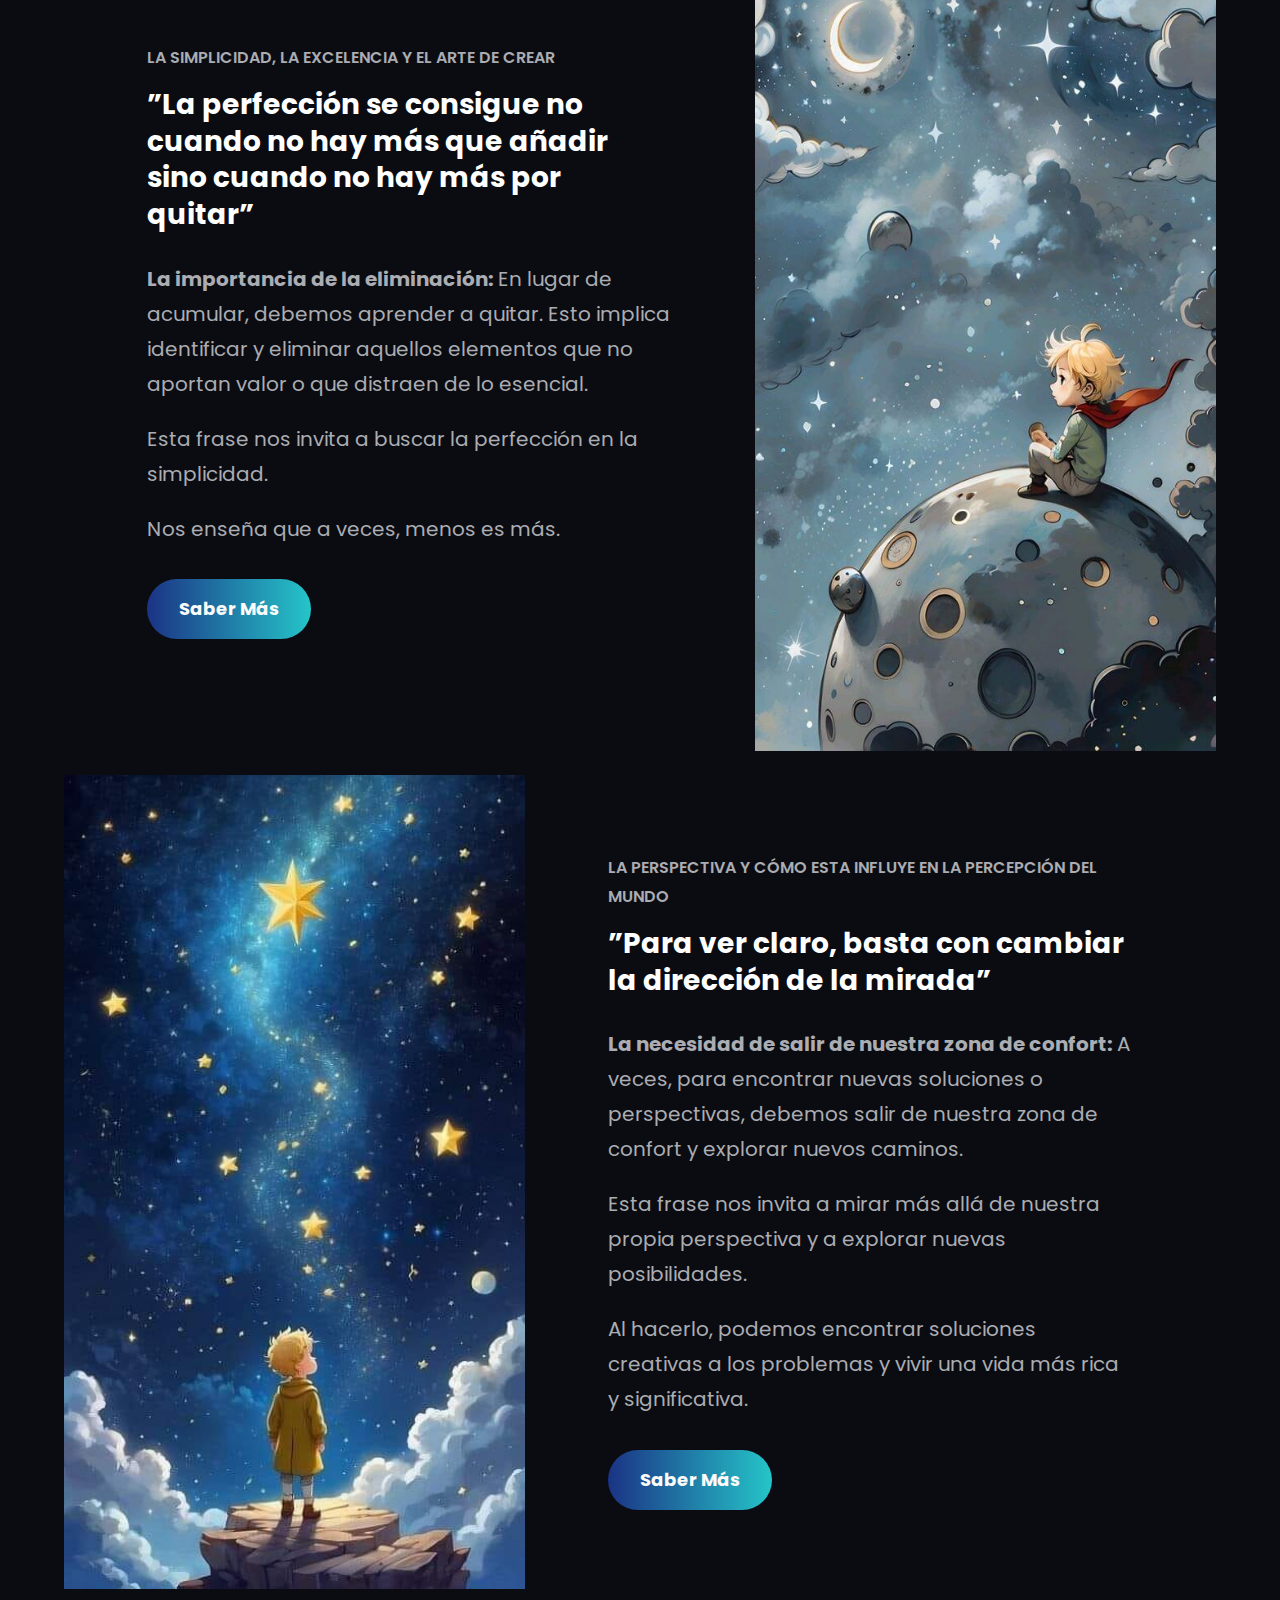
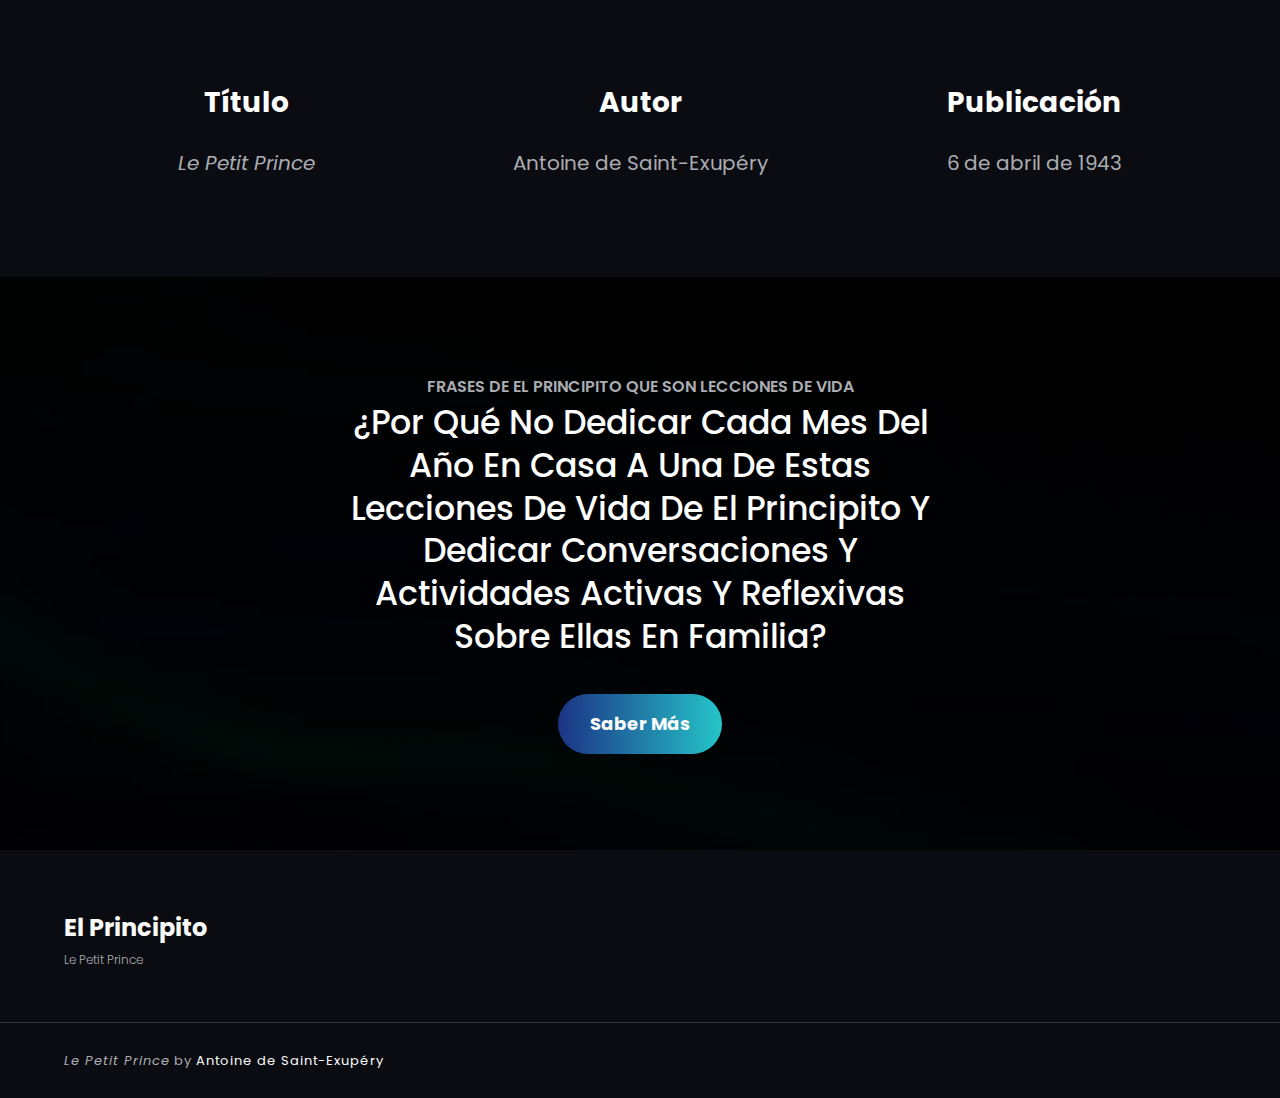
==== commit 59760b8a: "El Principito" ====
--- a/index.html
+++ b/index.html
@@ -5,11 +5,11 @@
 	<meta name="viewport" content="width=device-width, initial-scale=1">
 <meta name="robots" content="max-image-preview:large">
 <title>El Principito &#8211; Le Petit Prince</title>
-<link rel="dns-prefetch" href="https://https://galgorium.github.io/ElPrincipito">
-<link rel="alternate" type="application/rss+xml" title="El Principito &raquo; Feed" href="https://https://galgorium.github.io/ElPrincipito/feed/">
-<link rel="alternate" type="application/rss+xml" title="El Principito &raquo; Feed de los comentarios" href="https://https://galgorium.github.io/ElPrincipito/comments/feed/">
+<link rel="dns-prefetch" href="https://galgorium.github.io/ElPrincipito">
+<link rel="alternate" type="application/rss+xml" title="El Principito &raquo; Feed" href="https://galgorium.github.io/ElPrincipito/feed/">
+<link rel="alternate" type="application/rss+xml" title="El Principito &raquo; Feed de los comentarios" href="https://galgorium.github.io/ElPrincipito/comments/feed/">
 <script>
-window._wpemojiSettings = {"baseUrl":"https:\/\/s.w.org\/images\/core\/emoji\/15.0.3\/72x72\/","ext":".png","svgUrl":"https:\/\/s.w.org\/images\/core\/emoji\/15.0.3\/svg\/","svgExt":".svg","source":{"concatemoji":"https:\/\/https:\/\/galgorium.github.io\/ElPrincipito\/wp-includes\/js\/wp-emoji-release.min.js?ver=6.6.2"}};
+window._wpemojiSettings = {"baseUrl":"https:\/\/s.w.org\/images\/core\/emoji\/15.0.3\/72x72\/","ext":".png","svgUrl":"https:\/\/s.w.org\/images\/core\/emoji\/15.0.3\/svg\/","svgExt":".svg","source":{"concatemoji":"https:\/\/galgorium.github.io\/ElPrincipito\/wp-includes\/js\/wp-emoji-release.min.js?ver=6.6.2"}};
 /*! This file is auto-generated */
 !function(i,n){var o,s,e;function c(e){try{var t={supportTests:e,timestamp:(new Date).valueOf()};sessionStorage.setItem(o,JSON.stringify(t))}catch(e){}}function p(e,t,n){e.clearRect(0,0,e.canvas.width,e.canvas.height),e.fillText(t,0,0);var t=new Uint32Array(e.getImageData(0,0,e.canvas.width,e.canvas.height).data),r=(e.clearRect(0,0,e.canvas.width,e.canvas.height),e.fillText(n,0,0),new Uint32Array(e.getImageData(0,0,e.canvas.width,e.canvas.height).data));return t.every(function(e,t){return e===r[t]})}function u(e,t,n){switch(t){case"flag":return n(e,"🏳️‍⚧️","🏳️​⚧️")?!1:!n(e,"🇺🇳","🇺​🇳")&&!n(e,"🏴󠁧󠁢󠁥󠁮󠁧󠁿","🏴​󠁧​󠁢​󠁥​󠁮​󠁧​󠁿");case"emoji":return!n(e,"🐦‍⬛","🐦​⬛")}return!1}function f(e,t,n){var r="undefined"!=typeof WorkerGlobalScope&&self instanceof WorkerGlobalScope?new OffscreenCanvas(300,150):i.createElement("canvas"),a=r.getContext("2d",{willReadFrequently:!0}),o=(a.textBaseline="top",a.font="600 32px Arial",{});return e.forEach(function(e){o[e]=t(a,e,n)}),o}function t(e){var t=i.createElement("script");t.src=e,t.defer=!0,i.head.appendChild(t)}"undefined"!=typeof Promise&&(o="wpEmojiSettingsSupports",s=["flag","emoji"],n.supports={everything:!0,everythingExceptFlag:!0},e=new Promise(function(e){i.addEventListener("DOMContentLoaded",e,{once:!0})}),new Promise(function(t){var n=function(){try{var e=JSON.parse(sessionStorage.getItem(o));if("object"==typeof e&&"number"==typeof e.timestamp&&(new Date).valueOf()<e.timestamp+604800&&"object"==typeof e.supportTests)return e.supportTests}catch(e){}return null}();if(!n){if("undefined"!=typeof Worker&&"undefined"!=typeof OffscreenCanvas&&"undefined"!=typeof URL&&URL.createObjectURL&&"undefined"!=typeof Blob)try{var e="postMessage("+f.toString()+"("+[JSON.stringify(s),u.toString(),p.toString()].join(",")+"));",r=new Blob([e],{type:"text/javascript"}),a=new Worker(URL.createObjectURL(r),{name:"wpTestEmojiSupports"});return void(a.onmessage=function(e){c(n=e.data),a.terminate(),t(n)})}catch(e){}c(n=f(s,u,p))}t(n)}).then(function(e){for(var t in e)n.supports[t]=e[t],n.supports.everything=n.supports.everything&&n.supports[t],"flag"!==t&&(n.supports.everythingExceptFlag=n.supports.everythingExceptFlag&&n.supports[t]);n.supports.everythingExceptFlag=n.supports.everythingExceptFlag&&!n.supports.flag,n.DOMReady=!1,n.readyCallback=function(){n.DOMReady=!0}}).then(function(){return e}).then(function(){var e;n.supports.everything||(n.readyCallback(),(e=n.source||{}).concatemoji?t(e.concatemoji):e.wpemoji&&e.twemoji&&(t(e.twemoji),t(e.wpemoji)))}))}((window,document),window._wpemojiSettings);
 </script>
@@ -22,7 +22,7 @@
 <style id="wp-block-paragraph-inline-css">.is-small-text{font-size:.875em}.is-regular-text{font-size:1em}.is-large-text{font-size:2.25em}.is-larger-text{font-size:3em}.has-drop-cap:not(:focus):first-letter{float:left;font-size:8.4em;font-style:normal;font-weight:100;line-height:.68;margin:.05em .1em 0 0;text-transform:uppercase}body.rtl .has-drop-cap:not(:focus):first-letter{float:none;margin-left:.1em}p.has-drop-cap.has-background{overflow:hidden}:root :where(p.has-background){padding:1.25em 2.375em}:where(p.has-text-color:not(.has-link-color)) a{color:inherit}p.has-text-align-left[style*="writing-mode:vertical-lr"],p.has-text-align-right[style*="writing-mode:vertical-rl"]{rotate:180deg}</style>
 <style id="wp-block-button-inline-css">.wp-block-button__link{box-sizing:border-box;cursor:pointer;display:inline-block;text-align:center;word-break:break-word}.wp-block-button__link.aligncenter{text-align:center}.wp-block-button__link.alignright{text-align:right}:where(.wp-block-button__link){border-radius:9999px;box-shadow:none;padding:calc(.667em + 2px) calc(1.333em + 2px);text-decoration:none}.wp-block-button[style*=text-decoration] .wp-block-button__link{text-decoration:inherit}.wp-block-buttons>.wp-block-button.has-custom-width{max-width:none}.wp-block-buttons>.wp-block-button.has-custom-width .wp-block-button__link{width:100%}.wp-block-buttons>.wp-block-button.has-custom-font-size .wp-block-button__link{font-size:inherit}.wp-block-buttons>.wp-block-button.wp-block-button__width-25{width:calc(25% - var(--wp--style--block-gap, .5em)*.75)}.wp-block-buttons>.wp-block-button.wp-block-button__width-50{width:calc(50% - var(--wp--style--block-gap, .5em)*.5)}.wp-block-buttons>.wp-block-button.wp-block-button__width-75{width:calc(75% - var(--wp--style--block-gap, .5em)*.25)}.wp-block-buttons>.wp-block-button.wp-block-button__width-100{flex-basis:100%;width:100%}.wp-block-buttons.is-vertical>.wp-block-button.wp-block-button__width-25{width:25%}.wp-block-buttons.is-vertical>.wp-block-button.wp-block-button__width-50{width:50%}.wp-block-buttons.is-vertical>.wp-block-button.wp-block-button__width-75{width:75%}.wp-block-button.is-style-squared,.wp-block-button__link.wp-block-button.is-style-squared{border-radius:0}.wp-block-button.no-border-radius,.wp-block-button__link.no-border-radius{border-radius:0!important}:root :where(.wp-block-button .wp-block-button__link.is-style-outline),:root :where(.wp-block-button.is-style-outline>.wp-block-button__link){border:2px solid;padding:.667em 1.333em}:root :where(.wp-block-button .wp-block-button__link.is-style-outline:not(.has-text-color)),:root :where(.wp-block-button.is-style-outline>.wp-block-button__link:not(.has-text-color)){color:currentColor}:root :where(.wp-block-button .wp-block-button__link.is-style-outline:not(.has-background)),:root :where(.wp-block-button.is-style-outline>.wp-block-button__link:not(.has-background)){background-color:initial;background-image:none}</style>
 <style id="wp-block-buttons-inline-css">.wp-block-buttons.is-vertical{flex-direction:column}.wp-block-buttons.is-vertical>.wp-block-button:last-child{margin-bottom:0}.wp-block-buttons>.wp-block-button{display:inline-block;margin:0}.wp-block-buttons.is-content-justification-left{justify-content:flex-start}.wp-block-buttons.is-content-justification-left.is-vertical{align-items:flex-start}.wp-block-buttons.is-content-justification-center{justify-content:center}.wp-block-buttons.is-content-justification-center.is-vertical{align-items:center}.wp-block-buttons.is-content-justification-right{justify-content:flex-end}.wp-block-buttons.is-content-justification-right.is-vertical{align-items:flex-end}.wp-block-buttons.is-content-justification-space-between{justify-content:space-between}.wp-block-buttons.aligncenter{text-align:center}.wp-block-buttons:not(.is-content-justification-space-between,.is-content-justification-right,.is-content-justification-left,.is-content-justification-center) .wp-block-button.aligncenter{margin-left:auto;margin-right:auto;width:100%}.wp-block-buttons[style*=text-decoration] .wp-block-button,.wp-block-buttons[style*=text-decoration] .wp-block-button__link{text-decoration:inherit}.wp-block-buttons.has-custom-font-size .wp-block-button__link{font-size:inherit}.wp-block-button.aligncenter{text-align:center}</style>
-<link rel="stylesheet" id="wp-block-cover-css" href="https://https://galgorium.github.io/ElPrincipito/wp-includes/blocks/cover/style.min.css?ver=6.6.2" media="all">
+<link rel="stylesheet" id="wp-block-cover-css" href="https://galgorium.github.io/ElPrincipito/wp-includes/blocks/cover/style.min.css?ver=6.6.2" media="all">
 <style id="wp-block-video-inline-css">.wp-block-video{box-sizing:border-box}.wp-block-video video{vertical-align:middle;width:100%}@supports (position:sticky){.wp-block-video [poster]{object-fit:cover}}.wp-block-video.aligncenter{text-align:center}.wp-block-video :where(figcaption){margin-bottom:1em;margin-top:.5em}</style>
 <style id="wp-block-video-theme-inline-css">.wp-block-video :where(figcaption){color:#555;font-size:13px;text-align:center}.is-dark-theme .wp-block-video :where(figcaption){color:#ffffffa6}.wp-block-video{margin:0 0 1em}</style>
 <style id="wp-block-media-text-inline-css">.wp-block-media-text{box-sizing:border-box;
@@ -84,22 +84,22 @@
 			width: auto;
 			z-index: 100000;
 		}</style>
-<link rel="stylesheet" id="bizboost-style-css" href="https://https://galgorium.github.io/ElPrincipito/wp-content/themes/bizboost/style.css?ver=1718298565" media="all">
-<link rel="https://api.w.org/" href="https://https://galgorium.github.io/ElPrincipito/wp-json/">
-<link rel="EditURI" type="application/rsd+xml" title="RSD" href="https://https://galgorium.github.io/ElPrincipito/xmlrpc.php?rsd">
+<link rel="stylesheet" id="bizboost-style-css" href="https://galgorium.github.io/ElPrincipito/wp-content/themes/bizboost/style.css?ver=1718298565" media="all">
+<link rel="https://api.w.org/" href="https://galgorium.github.io/ElPrincipito/wp-json/">
+<link rel="EditURI" type="application/rsd+xml" title="RSD" href="https://galgorium.github.io/ElPrincipito/xmlrpc.php?rsd">
 <meta name="generator" content="WordPress 6.6.2">
-<style id="wp-fonts-local">@font-face{font-family:Poppins;font-style:normal;font-weight:300;font-display:fallback;src:url('https://https://galgorium.github.io/ElPrincipito/wp-content/themes/bizboost/assets/fonts/poppins/Poppins-Light.woff2') format('woff2');font-stretch:normal;}
-@font-face{font-family:Poppins;font-style:normal;font-weight:400;font-display:fallback;src:url('https://https://galgorium.github.io/ElPrincipito/wp-content/themes/bizboost/assets/fonts/poppins/Poppins-Regular.woff2') format('woff2');font-stretch:normal;}
-@font-face{font-family:Poppins;font-style:italic;font-weight:400;font-display:fallback;src:url('https://https://galgorium.github.io/ElPrincipito/wp-content/themes/bizboost/assets/fonts/poppins/Poppins-Italic.woff2') format('woff2');font-stretch:normal;}
-@font-face{font-family:Poppins;font-style:normal;font-weight:500;font-display:fallback;src:url('https://https://galgorium.github.io/ElPrincipito/wp-content/themes/bizboost/assets/fonts/poppins/Poppins-Medium.woff2') format('woff2');font-stretch:normal;}
-@font-face{font-family:Poppins;font-style:normal;font-weight:600;font-display:fallback;src:url('https://https://galgorium.github.io/ElPrincipito/wp-content/themes/bizboost/assets/fonts/poppins/Poppins-SemiBold.woff2') format('woff2');font-stretch:normal;}
-@font-face{font-family:Poppins;font-style:normal;font-weight:700;font-display:fallback;src:url('https://https://galgorium.github.io/ElPrincipito/wp-content/themes/bizboost/assets/fonts/poppins/Poppins-Bold.woff2') format('woff2');font-stretch:normal;}
-@font-face{font-family:Poppins;font-style:normal;font-weight:800;font-display:fallback;src:url('https://https://galgorium.github.io/ElPrincipito/wp-content/themes/bizboost/assets/fonts/poppins/Poppins-ExtraBold.woff2') format('woff2');font-stretch:normal;}
-@font-face{font-family:Poppins;font-style:normal;font-weight:900;font-display:fallback;src:url('https://https://galgorium.github.io/ElPrincipito/wp-content/themes/bizboost/assets/fonts/poppins/Poppins-Black.woff2') format('woff2');font-stretch:normal;}</style>
-<link rel="icon" href="https://https://galgorium.github.io/ElPrincipito/wp-content/uploads/2024/06/Le-Petit-Prince-150x150.jpg" sizes="32x32">
-<link rel="icon" href="https://https://galgorium.github.io/ElPrincipito/wp-content/uploads/2024/06/Le-Petit-Prince.jpg" sizes="192x192">
-<link rel="apple-touch-icon" href="https://https://galgorium.github.io/ElPrincipito/wp-content/uploads/2024/06/Le-Petit-Prince.jpg">
-<meta name="msapplication-TileImage" content="https://https://galgorium.github.io/ElPrincipito/wp-content/uploads/2024/06/Le-Petit-Prince.jpg">
+<style id="wp-fonts-local">@font-face{font-family:Poppins;font-style:normal;font-weight:300;font-display:fallback;src:url('https://galgorium.github.io/ElPrincipito/wp-content/themes/bizboost/assets/fonts/poppins/Poppins-Light.woff2') format('woff2');font-stretch:normal;}
+@font-face{font-family:Poppins;font-style:normal;font-weight:400;font-display:fallback;src:url('https://galgorium.github.io/ElPrincipito/wp-content/themes/bizboost/assets/fonts/poppins/Poppins-Regular.woff2') format('woff2');font-stretch:normal;}
+@font-face{font-family:Poppins;font-style:italic;font-weight:400;font-display:fallback;src:url('https://galgorium.github.io/ElPrincipito/wp-content/themes/bizboost/assets/fonts/poppins/Poppins-Italic.woff2') format('woff2');font-stretch:normal;}
+@font-face{font-family:Poppins;font-style:normal;font-weight:500;font-display:fallback;src:url('https://galgorium.github.io/ElPrincipito/wp-content/themes/bizboost/assets/fonts/poppins/Poppins-Medium.woff2') format('woff2');font-stretch:normal;}
+@font-face{font-family:Poppins;font-style:normal;font-weight:600;font-display:fallback;src:url('https://galgorium.github.io/ElPrincipito/wp-content/themes/bizboost/assets/fonts/poppins/Poppins-SemiBold.woff2') format('woff2');font-stretch:normal;}
+@font-face{font-family:Poppins;font-style:normal;font-weight:700;font-display:fallback;src:url('https://galgorium.github.io/ElPrincipito/wp-content/themes/bizboost/assets/fonts/poppins/Poppins-Bold.woff2') format('woff2');font-stretch:normal;}
+@font-face{font-family:Poppins;font-style:normal;font-weight:800;font-display:fallback;src:url('https://galgorium.github.io/ElPrincipito/wp-content/themes/bizboost/assets/fonts/poppins/Poppins-ExtraBold.woff2') format('woff2');font-stretch:normal;}
+@font-face{font-family:Poppins;font-style:normal;font-weight:900;font-display:fallback;src:url('https://galgorium.github.io/ElPrincipito/wp-content/themes/bizboost/assets/fonts/poppins/Poppins-Black.woff2') format('woff2');font-stretch:normal;}</style>
+<link rel="icon" href="https://galgorium.github.io/ElPrincipito/wp-content/uploads/2024/06/Le-Petit-Prince-150x150.jpg" sizes="32x32">
+<link rel="icon" href="https://galgorium.github.io/ElPrincipito/wp-content/uploads/2024/06/Le-Petit-Prince.jpg" sizes="192x192">
+<link rel="apple-touch-icon" href="https://galgorium.github.io/ElPrincipito/wp-content/uploads/2024/06/Le-Petit-Prince.jpg">
+<meta name="msapplication-TileImage" content="https://galgorium.github.io/ElPrincipito/wp-content/uploads/2024/06/Le-Petit-Prince.jpg">
 </head>
 
 <body class="home blog wp-custom-logo wp-embed-responsive">
@@ -110,11 +110,11 @@
 <div class="wp-block-group alignwide wp-block-main-header is-layout-constrained wp-block-group-is-layout-constrained">
 <div class="wp-block-group alignfull wp-block-main-header-container is-content-justification-space-between is-layout-flex wp-container-core-group-is-layout-3 wp-block-group-is-layout-flex" style="padding-top:var(--wp--custom--spacing--tiny);padding-bottom:var(--wp--custom--spacing--tiny)">
 <div class="wp-block-group site-identity is-layout-flex wp-container-core-group-is-layout-2 wp-block-group-is-layout-flex">
-<div class="wp-block-site-logo"><a href="https://https://galgorium.github.io/ElPrincipito/" class="custom-logo-link" rel="home" aria-current="page"><img width="50" height="88" src="https://https://galgorium.github.io/ElPrincipito/wp-content/uploads/2024/06/Le-Petit-Prince.jpg" class="custom-logo" alt="El Principito" decoding="async" srcset="https://https://galgorium.github.io/ElPrincipito/wp-content/uploads/2024/06/Le-Petit-Prince.jpg 736w, https://https://galgorium.github.io/ElPrincipito/wp-content/uploads/2024/06/Le-Petit-Prince-169x300.jpg 169w, https://https://galgorium.github.io/ElPrincipito/wp-content/uploads/2024/06/Le-Petit-Prince-576x1024.jpg 576w" sizes="(max-width: 50px) 100vw, 50px"></a></div>
+<div class="wp-block-site-logo"><a href="https://galgorium.github.io/ElPrincipito/" class="custom-logo-link" rel="home" aria-current="page"><img width="50" height="88" src="https://galgorium.github.io/ElPrincipito/wp-content/uploads/2024/06/Le-Petit-Prince.jpg" class="custom-logo" alt="El Principito" decoding="async" srcset="https://galgorium.github.io/ElPrincipito/wp-content/uploads/2024/06/Le-Petit-Prince.jpg 736w, https://galgorium.github.io/ElPrincipito/wp-content/uploads/2024/06/Le-Petit-Prince-169x300.jpg 169w, https://galgorium.github.io/ElPrincipito/wp-content/uploads/2024/06/Le-Petit-Prince-576x1024.jpg 576w" sizes="(max-width: 50px) 100vw, 50px"></a></div>
 
 
 <div class="wp-block-group is-layout-flow wp-block-group-is-layout-flow">
-<h1 class="wp-block-site-title"><a href="https://https://galgorium.github.io/ElPrincipito/" target="_self" rel="home" aria-current="page">El Principito</a></h1>
+<h1 class="wp-block-site-title"><a href="https://galgorium.github.io/ElPrincipito/" target="_self" rel="home" aria-current="page">El Principito</a></h1>
 
 <p style="margin-top:0;" class="wp-block-site-tagline">Le Petit Prince</p>
 </div>
@@ -158,7 +158,7 @@
 
 <div class="wp-block-group alignfull wp-block-section wp-block-video-featured is-layout-constrained wp-block-group-is-layout-constrained">
 <div class="wp-block-group alignwide wp-block-group-content is-layout-flow wp-block-group-is-layout-flow">
-<figure class="wp-block-video"><video autoplay loop muted src="https://https://galgorium.github.io/ElPrincipito/wp-content/uploads/2024/06/vecteezy_the-planet-earth-and-moon-in-space_2018874.mp4" playsinline></video></figure>
+<figure class="wp-block-video"><video autoplay loop muted src="https://galgorium.github.io/ElPrincipito/wp-content/uploads/2024/06/vecteezy_the-planet-earth-and-moon-in-space_2018874.mp4" playsinline></video></figure>
 </div>
 </div>
 
@@ -192,16 +192,16 @@
 
 
 <div class="wp-block-buttons is-content-justification-left is-layout-flex wp-container-core-buttons-is-layout-2 wp-block-buttons-is-layout-flex">
-<div class="wp-block-button"><a class="wp-block-button__link wp-element-button" href="https://https://galgorium.github.io/ElPrincipito/el-sentido-de-las-cosas-no-esta-en-las-cosas-mismas-sino-en-nuestra-actitud-hacia-ellas/">Saber Más</a></div>
-</div>
-</div>
-<figure class="wp-block-media-text__media"><img width="638" height="1024" src="https://https://galgorium.github.io/ElPrincipito/wp-content/uploads/2024/06/Le-Petit-Prince-by-AI-art-collector-638x1024.jpg" alt="" class="wp-image-14 size-full" srcset="https://https://galgorium.github.io/ElPrincipito/wp-content/uploads/2024/06/Le-Petit-Prince-by-AI-art-collector-638x1024.jpg 638w, https://https://galgorium.github.io/ElPrincipito/wp-content/uploads/2024/06/Le-Petit-Prince-by-AI-art-collector-187x300.jpg 187w, https://https://galgorium.github.io/ElPrincipito/wp-content/uploads/2024/06/Le-Petit-Prince-by-AI-art-collector.jpg 768w" sizes="(max-width: 638px) 100vw, 638px"></figure>
+<div class="wp-block-button"><a class="wp-block-button__link wp-element-button" href="https://galgorium.github.io/ElPrincipito/el-sentido-de-las-cosas-no-esta-en-las-cosas-mismas-sino-en-nuestra-actitud-hacia-ellas/">Saber Más</a></div>
+</div>
+</div>
+<figure class="wp-block-media-text__media"><img width="638" height="1024" src="https://galgorium.github.io/ElPrincipito/wp-content/uploads/2024/06/Le-Petit-Prince-by-AI-art-collector-638x1024.jpg" alt="" class="wp-image-14 size-full" srcset="https://galgorium.github.io/ElPrincipito/wp-content/uploads/2024/06/Le-Petit-Prince-by-AI-art-collector-638x1024.jpg 638w, https://galgorium.github.io/ElPrincipito/wp-content/uploads/2024/06/Le-Petit-Prince-by-AI-art-collector-187x300.jpg 187w, https://galgorium.github.io/ElPrincipito/wp-content/uploads/2024/06/Le-Petit-Prince-by-AI-art-collector.jpg 768w" sizes="(max-width: 638px) 100vw, 638px"></figure>
 </div>
 
 
 
 <div class="wp-block-media-text alignwide is-stacked-on-mobile" style="grid-template-columns:40% auto">
-<figure class="wp-block-media-text__media"><img width="604" height="960" src="https://https://galgorium.github.io/ElPrincipito/wp-content/uploads/2024/06/Le-Petit-Prince-by-Norma-Rodriguez.jpg" alt="" class="wp-image-19 size-full" srcset="https://https://galgorium.github.io/ElPrincipito/wp-content/uploads/2024/06/Le-Petit-Prince-by-Norma-Rodriguez.jpg 604w, https://https://galgorium.github.io/ElPrincipito/wp-content/uploads/2024/06/Le-Petit-Prince-by-Norma-Rodriguez-189x300.jpg 189w" sizes="(max-width: 604px) 100vw, 604px"></figure><div class="wp-block-media-text__content">
+<figure class="wp-block-media-text__media"><img width="604" height="960" src="https://galgorium.github.io/ElPrincipito/wp-content/uploads/2024/06/Le-Petit-Prince-by-Norma-Rodriguez.jpg" alt="" class="wp-image-19 size-full" srcset="https://galgorium.github.io/ElPrincipito/wp-content/uploads/2024/06/Le-Petit-Prince-by-Norma-Rodriguez.jpg 604w, https://galgorium.github.io/ElPrincipito/wp-content/uploads/2024/06/Le-Petit-Prince-by-Norma-Rodriguez-189x300.jpg 189w" sizes="(max-width: 604px) 100vw, 604px"></figure><div class="wp-block-media-text__content">
 <div class="wp-block-group wp-block-group-heading is-layout-flow wp-container-core-group-is-layout-13 wp-block-group-is-layout-flow">
 <h6 class="wp-block-heading has-text-align-left has-body-text-color has-text-color has-medium-font-size" style="font-style:normal;font-weight:600;line-height:1.8;text-transform:uppercase">La naturaleza de la realidad y el valor de las cosas</h6>
 
@@ -225,7 +225,7 @@
 
 
 <div class="wp-block-buttons is-content-justification-left is-layout-flex wp-container-core-buttons-is-layout-3 wp-block-buttons-is-layout-flex">
-<div class="wp-block-button"><a class="wp-block-button__link wp-element-button" href="https://https://galgorium.github.io/ElPrincipito/solo-se-ve-bien-con-el-corazon-lo-esencial-es-invisible-a-los-ojos/">Saber Más</a></div>
+<div class="wp-block-button"><a class="wp-block-button__link wp-element-button" href="https://galgorium.github.io/ElPrincipito/solo-se-ve-bien-con-el-corazon-lo-esencial-es-invisible-a-los-ojos/">Saber Más</a></div>
 </div>
 </div>
 </div>
@@ -257,16 +257,16 @@
 
 
 <div class="wp-block-buttons is-content-justification-left is-layout-flex wp-container-core-buttons-is-layout-4 wp-block-buttons-is-layout-flex">
-<div class="wp-block-button"><a class="wp-block-button__link wp-element-button" href="https://https://galgorium.github.io/ElPrincipito/veo-humanos-pero-no-veo-humanidad/">Saber Más</a></div>
-</div>
-</div>
-<figure class="wp-block-media-text__media"><img width="576" height="1024" src="https://https://galgorium.github.io/ElPrincipito/wp-content/uploads/2024/06/Le-Petit-Prince-by-Pamefarias-576x1024.jpg" alt="" class="wp-image-21 size-full" srcset="https://https://galgorium.github.io/ElPrincipito/wp-content/uploads/2024/06/Le-Petit-Prince-by-Pamefarias-576x1024.jpg 576w, https://https://galgorium.github.io/ElPrincipito/wp-content/uploads/2024/06/Le-Petit-Prince-by-Pamefarias-169x300.jpg 169w, https://https://galgorium.github.io/ElPrincipito/wp-content/uploads/2024/06/Le-Petit-Prince-by-Pamefarias-768x1365.jpg 768w, https://https://galgorium.github.io/ElPrincipito/wp-content/uploads/2024/06/Le-Petit-Prince-by-Pamefarias-864x1536.jpg 864w, https://https://galgorium.github.io/ElPrincipito/wp-content/uploads/2024/06/Le-Petit-Prince-by-Pamefarias.jpg 1080w" sizes="(max-width: 576px) 100vw, 576px"></figure>
+<div class="wp-block-button"><a class="wp-block-button__link wp-element-button" href="https://galgorium.github.io/ElPrincipito/veo-humanos-pero-no-veo-humanidad/">Saber Más</a></div>
+</div>
+</div>
+<figure class="wp-block-media-text__media"><img width="576" height="1024" src="https://galgorium.github.io/ElPrincipito/wp-content/uploads/2024/06/Le-Petit-Prince-by-Pamefarias-576x1024.jpg" alt="" class="wp-image-21 size-full" srcset="https://galgorium.github.io/ElPrincipito/wp-content/uploads/2024/06/Le-Petit-Prince-by-Pamefarias-576x1024.jpg 576w, https://galgorium.github.io/ElPrincipito/wp-content/uploads/2024/06/Le-Petit-Prince-by-Pamefarias-169x300.jpg 169w, https://galgorium.github.io/ElPrincipito/wp-content/uploads/2024/06/Le-Petit-Prince-by-Pamefarias-768x1365.jpg 768w, https://galgorium.github.io/ElPrincipito/wp-content/uploads/2024/06/Le-Petit-Prince-by-Pamefarias-864x1536.jpg 864w, https://galgorium.github.io/ElPrincipito/wp-content/uploads/2024/06/Le-Petit-Prince-by-Pamefarias.jpg 1080w" sizes="(max-width: 576px) 100vw, 576px"></figure>
 </div>
 
 
 
 <div class="wp-block-media-text alignwide is-stacked-on-mobile" style="grid-template-columns:40% auto">
-<figure class="wp-block-media-text__media"><img width="564" height="1002" src="https://https://galgorium.github.io/ElPrincipito/wp-content/uploads/2024/06/Le-Petit-Prince-by-Amelie-Doucet.jpg" alt="" class="wp-image-25 size-full" srcset="https://https://galgorium.github.io/ElPrincipito/wp-content/uploads/2024/06/Le-Petit-Prince-by-Amelie-Doucet.jpg 564w, https://https://galgorium.github.io/ElPrincipito/wp-content/uploads/2024/06/Le-Petit-Prince-by-Amelie-Doucet-169x300.jpg 169w" sizes="(max-width: 564px) 100vw, 564px"></figure><div class="wp-block-media-text__content">
+<figure class="wp-block-media-text__media"><img width="564" height="1002" src="https://galgorium.github.io/ElPrincipito/wp-content/uploads/2024/06/Le-Petit-Prince-by-Amelie-Doucet.jpg" alt="" class="wp-image-25 size-full" srcset="https://galgorium.github.io/ElPrincipito/wp-content/uploads/2024/06/Le-Petit-Prince-by-Amelie-Doucet.jpg 564w, https://galgorium.github.io/ElPrincipito/wp-content/uploads/2024/06/Le-Petit-Prince-by-Amelie-Doucet-169x300.jpg 169w" sizes="(max-width: 564px) 100vw, 564px"></figure><div class="wp-block-media-text__content">
 <div class="wp-block-group wp-block-group-heading is-layout-flow wp-container-core-group-is-layout-15 wp-block-group-is-layout-flow">
 <h6 class="wp-block-heading has-text-align-left has-body-text-color has-text-color has-medium-font-size" style="font-style:normal;font-weight:600;line-height:1.8;text-transform:uppercase">La naturaleza humana y el paso del tiempo</h6>
 
@@ -290,7 +290,7 @@
 
 
 <div class="wp-block-buttons is-content-justification-left is-layout-flex wp-container-core-buttons-is-layout-5 wp-block-buttons-is-layout-flex">
-<div class="wp-block-button"><a class="wp-block-button__link wp-element-button" href="https://https://galgorium.github.io/ElPrincipito/todas-las-personas-mayores-fueron-al-principio-ninos-aunque-pocas-de-ellas-lo-recuerdan/">Saber Más</a></div>
+<div class="wp-block-button"><a class="wp-block-button__link wp-element-button" href="https://galgorium.github.io/ElPrincipito/todas-las-personas-mayores-fueron-al-principio-ninos-aunque-pocas-de-ellas-lo-recuerdan/">Saber Más</a></div>
 </div>
 </div>
 </div>
@@ -322,16 +322,16 @@
 
 
 <div class="wp-block-buttons is-content-justification-left is-layout-flex wp-container-core-buttons-is-layout-6 wp-block-buttons-is-layout-flex">
-<div class="wp-block-button"><a class="wp-block-button__link wp-element-button" href="https://https://galgorium.github.io/ElPrincipito/lo-bello-del-desierto-es-que-en-algun-lugar-esconde-un-pozo/">Saber Más</a></div>
-</div>
-</div>
-<figure class="wp-block-media-text__media"><img width="577" height="1024" src="https://https://galgorium.github.io/ElPrincipito/wp-content/uploads/2024/06/Le-Petit-Prince-by-Jabneelska-577x1024.jpg" alt="" class="wp-image-27 size-full" srcset="https://https://galgorium.github.io/ElPrincipito/wp-content/uploads/2024/06/Le-Petit-Prince-by-Jabneelska-577x1024.jpg 577w, https://https://galgorium.github.io/ElPrincipito/wp-content/uploads/2024/06/Le-Petit-Prince-by-Jabneelska-169x300.jpg 169w, https://https://galgorium.github.io/ElPrincipito/wp-content/uploads/2024/06/Le-Petit-Prince-by-Jabneelska-768x1363.jpg 768w, https://https://galgorium.github.io/ElPrincipito/wp-content/uploads/2024/06/Le-Petit-Prince-by-Jabneelska-865x1536.jpg 865w, https://https://galgorium.github.io/ElPrincipito/wp-content/uploads/2024/06/Le-Petit-Prince-by-Jabneelska.jpg 1080w" sizes="(max-width: 577px) 100vw, 577px"></figure>
+<div class="wp-block-button"><a class="wp-block-button__link wp-element-button" href="https://galgorium.github.io/ElPrincipito/lo-bello-del-desierto-es-que-en-algun-lugar-esconde-un-pozo/">Saber Más</a></div>
+</div>
+</div>
+<figure class="wp-block-media-text__media"><img width="577" height="1024" src="https://galgorium.github.io/ElPrincipito/wp-content/uploads/2024/06/Le-Petit-Prince-by-Jabneelska-577x1024.jpg" alt="" class="wp-image-27 size-full" srcset="https://galgorium.github.io/ElPrincipito/wp-content/uploads/2024/06/Le-Petit-Prince-by-Jabneelska-577x1024.jpg 577w, https://galgorium.github.io/ElPrincipito/wp-content/uploads/2024/06/Le-Petit-Prince-by-Jabneelska-169x300.jpg 169w, https://galgorium.github.io/ElPrincipito/wp-content/uploads/2024/06/Le-Petit-Prince-by-Jabneelska-768x1363.jpg 768w, https://galgorium.github.io/ElPrincipito/wp-content/uploads/2024/06/Le-Petit-Prince-by-Jabneelska-865x1536.jpg 865w, https://galgorium.github.io/ElPrincipito/wp-content/uploads/2024/06/Le-Petit-Prince-by-Jabneelska.jpg 1080w" sizes="(max-width: 577px) 100vw, 577px"></figure>
 </div>
 
 
 
 <div class="wp-block-media-text alignwide is-stacked-on-mobile" style="grid-template-columns:40% auto">
-<figure class="wp-block-media-text__media"><img width="538" height="1024" src="https://https://galgorium.github.io/ElPrincipito/wp-content/uploads/2024/06/Le-Petit-Prince-by-Fabiana-Araujo-538x1024.jpg" alt="" class="wp-image-30 size-full" srcset="https://https://galgorium.github.io/ElPrincipito/wp-content/uploads/2024/06/Le-Petit-Prince-by-Fabiana-Araujo-538x1024.jpg 538w, https://https://galgorium.github.io/ElPrincipito/wp-content/uploads/2024/06/Le-Petit-Prince-by-Fabiana-Araujo-158x300.jpg 158w, https://https://galgorium.github.io/ElPrincipito/wp-content/uploads/2024/06/Le-Petit-Prince-by-Fabiana-Araujo.jpg 630w" sizes="(max-width: 538px) 100vw, 538px"></figure><div class="wp-block-media-text__content">
+<figure class="wp-block-media-text__media"><img width="538" height="1024" src="https://galgorium.github.io/ElPrincipito/wp-content/uploads/2024/06/Le-Petit-Prince-by-Fabiana-Araujo-538x1024.jpg" alt="" class="wp-image-30 size-full" srcset="https://galgorium.github.io/ElPrincipito/wp-content/uploads/2024/06/Le-Petit-Prince-by-Fabiana-Araujo-538x1024.jpg 538w, https://galgorium.github.io/ElPrincipito/wp-content/uploads/2024/06/Le-Petit-Prince-by-Fabiana-Araujo-158x300.jpg 158w, https://galgorium.github.io/ElPrincipito/wp-content/uploads/2024/06/Le-Petit-Prince-by-Fabiana-Araujo.jpg 630w" sizes="(max-width: 538px) 100vw, 538px"></figure><div class="wp-block-media-text__content">
 <div class="wp-block-group wp-block-group-heading is-layout-flow wp-container-core-group-is-layout-17 wp-block-group-is-layout-flow">
 <h6 class="wp-block-heading has-text-align-left has-body-text-color has-text-color has-medium-font-size" style="font-style:normal;font-weight:600;line-height:1.8;text-transform:uppercase">La naturaleza de las relaciones humanas</h6>
 
@@ -355,7 +355,7 @@
 
 
 <div class="wp-block-buttons is-content-justification-left is-layout-flex wp-container-core-buttons-is-layout-7 wp-block-buttons-is-layout-flex">
-<div class="wp-block-button"><a class="wp-block-button__link wp-element-button" href="https://https://galgorium.github.io/ElPrincipito/debi-haberla-juzgado-por-sus-actos-y-no-por-sus-palabras/">Saber Más</a></div>
+<div class="wp-block-button"><a class="wp-block-button__link wp-element-button" href="https://galgorium.github.io/ElPrincipito/debi-haberla-juzgado-por-sus-actos-y-no-por-sus-palabras/">Saber Más</a></div>
 </div>
 </div>
 </div>
@@ -387,16 +387,16 @@
 
 
 <div class="wp-block-buttons is-content-justification-left is-layout-flex wp-container-core-buttons-is-layout-8 wp-block-buttons-is-layout-flex">
-<div class="wp-block-button"><a class="wp-block-button__link wp-element-button" href="https://https://galgorium.github.io/ElPrincipito/es-una-locura-odiar-a-todas-las-rosas-solo-porque-una-te-pincho-renunciar-a-todos-tus-suenos-solo-porque-uno-de-ellos-no-se-cumplio/">Saber Más</a></div>
-</div>
-</div>
-<figure class="wp-block-media-text__media"><img width="576" height="1024" src="https://https://galgorium.github.io/ElPrincipito/wp-content/uploads/2024/06/Le-Petit-Prince-576x1024.jpg" alt="" class="wp-image-32 size-full" srcset="https://https://galgorium.github.io/ElPrincipito/wp-content/uploads/2024/06/Le-Petit-Prince-576x1024.jpg 576w, https://https://galgorium.github.io/ElPrincipito/wp-content/uploads/2024/06/Le-Petit-Prince-169x300.jpg 169w, https://https://galgorium.github.io/ElPrincipito/wp-content/uploads/2024/06/Le-Petit-Prince.jpg 736w" sizes="(max-width: 576px) 100vw, 576px"></figure>
+<div class="wp-block-button"><a class="wp-block-button__link wp-element-button" href="https://galgorium.github.io/ElPrincipito/es-una-locura-odiar-a-todas-las-rosas-solo-porque-una-te-pincho-renunciar-a-todos-tus-suenos-solo-porque-uno-de-ellos-no-se-cumplio/">Saber Más</a></div>
+</div>
+</div>
+<figure class="wp-block-media-text__media"><img width="576" height="1024" src="https://galgorium.github.io/ElPrincipito/wp-content/uploads/2024/06/Le-Petit-Prince-576x1024.jpg" alt="" class="wp-image-32 size-full" srcset="https://galgorium.github.io/ElPrincipito/wp-content/uploads/2024/06/Le-Petit-Prince-576x1024.jpg 576w, https://galgorium.github.io/ElPrincipito/wp-content/uploads/2024/06/Le-Petit-Prince-169x300.jpg 169w, https://galgorium.github.io/ElPrincipito/wp-content/uploads/2024/06/Le-Petit-Prince.jpg 736w" sizes="(max-width: 576px) 100vw, 576px"></figure>
 </div>
 
 
 
 <div class="wp-block-media-text alignwide is-stacked-on-mobile" style="grid-template-columns:40% auto">
-<figure class="wp-block-media-text__media"><img width="472" height="1024" src="https://https://galgorium.github.io/ElPrincipito/wp-content/uploads/2024/06/Le-Petit-Prince-by-Xilihuala-472x1024.jpg" alt="" class="wp-image-37 size-full" srcset="https://https://galgorium.github.io/ElPrincipito/wp-content/uploads/2024/06/Le-Petit-Prince-by-Xilihuala-472x1024.jpg 472w, https://https://galgorium.github.io/ElPrincipito/wp-content/uploads/2024/06/Le-Petit-Prince-by-Xilihuala-138x300.jpg 138w, https://https://galgorium.github.io/ElPrincipito/wp-content/uploads/2024/06/Le-Petit-Prince-by-Xilihuala-768x1665.jpg 768w, https://https://galgorium.github.io/ElPrincipito/wp-content/uploads/2024/06/Le-Petit-Prince-by-Xilihuala-708x1536.jpg 708w, https://https://galgorium.github.io/ElPrincipito/wp-content/uploads/2024/06/Le-Petit-Prince-by-Xilihuala-944x2048.jpg 944w, https://https://galgorium.github.io/ElPrincipito/wp-content/uploads/2024/06/Le-Petit-Prince-by-Xilihuala.jpg 1080w" sizes="(max-width: 472px) 100vw, 472px"></figure><div class="wp-block-media-text__content">
+<figure class="wp-block-media-text__media"><img width="472" height="1024" src="https://galgorium.github.io/ElPrincipito/wp-content/uploads/2024/06/Le-Petit-Prince-by-Xilihuala-472x1024.jpg" alt="" class="wp-image-37 size-full" srcset="https://galgorium.github.io/ElPrincipito/wp-content/uploads/2024/06/Le-Petit-Prince-by-Xilihuala-472x1024.jpg 472w, https://galgorium.github.io/ElPrincipito/wp-content/uploads/2024/06/Le-Petit-Prince-by-Xilihuala-138x300.jpg 138w, https://galgorium.github.io/ElPrincipito/wp-content/uploads/2024/06/Le-Petit-Prince-by-Xilihuala-768x1665.jpg 768w, https://galgorium.github.io/ElPrincipito/wp-content/uploads/2024/06/Le-Petit-Prince-by-Xilihuala-708x1536.jpg 708w, https://galgorium.github.io/ElPrincipito/wp-content/uploads/2024/06/Le-Petit-Prince-by-Xilihuala-944x2048.jpg 944w, https://galgorium.github.io/ElPrincipito/wp-content/uploads/2024/06/Le-Petit-Prince-by-Xilihuala.jpg 1080w" sizes="(max-width: 472px) 100vw, 472px"></figure><div class="wp-block-media-text__content">
 <div class="wp-block-group wp-block-group-heading is-layout-flow wp-container-core-group-is-layout-19 wp-block-group-is-layout-flow">
 <h6 class="wp-block-heading has-text-align-left has-body-text-color has-text-color has-medium-font-size" style="font-style:normal;font-weight:600;line-height:1.8;text-transform:uppercase">La naturaleza humana y la dificultad de la autoevaluación</h6>
 
@@ -420,7 +420,7 @@
 
 
 <div class="wp-block-buttons is-content-justification-left is-layout-flex wp-container-core-buttons-is-layout-9 wp-block-buttons-is-layout-flex">
-<div class="wp-block-button"><a class="wp-block-button__link wp-element-button" href="https://https://galgorium.github.io/ElPrincipito/es-mucho-mas-dificil-juzgarse-a-si-mismo-que-juzgar-a-los-demas-si-logras-juzgarte-bien-a-ti-mismo-eres-un-verdadero-sabio/">Saber Más</a></div>
+<div class="wp-block-button"><a class="wp-block-button__link wp-element-button" href="https://galgorium.github.io/ElPrincipito/es-mucho-mas-dificil-juzgarse-a-si-mismo-que-juzgar-a-los-demas-si-logras-juzgarte-bien-a-ti-mismo-eres-un-verdadero-sabio/">Saber Más</a></div>
 </div>
 </div>
 </div>
@@ -452,16 +452,16 @@
 
 
 <div class="wp-block-buttons is-content-justification-left is-layout-flex wp-container-core-buttons-is-layout-10 wp-block-buttons-is-layout-flex">
-<div class="wp-block-button"><a class="wp-block-button__link wp-element-button" href="https://https://galgorium.github.io/ElPrincipito/la-perfeccion-se-consigue-no-cuando-no-hay-mas-que-anadir-sino-cuando-no-hay-mas-por-quitar/">Saber Más</a></div>
-</div>
-</div>
-<figure class="wp-block-media-text__media"><img width="564" height="1003" src="https://https://galgorium.github.io/ElPrincipito/wp-content/uploads/2024/06/Le-Petit-Prince-by-Jabneelska-1.jpg" alt="" class="wp-image-42 size-full" srcset="https://https://galgorium.github.io/ElPrincipito/wp-content/uploads/2024/06/Le-Petit-Prince-by-Jabneelska-1.jpg 564w, https://https://galgorium.github.io/ElPrincipito/wp-content/uploads/2024/06/Le-Petit-Prince-by-Jabneelska-1-169x300.jpg 169w" sizes="(max-width: 564px) 100vw, 564px"></figure>
+<div class="wp-block-button"><a class="wp-block-button__link wp-element-button" href="https://galgorium.github.io/ElPrincipito/la-perfeccion-se-consigue-no-cuando-no-hay-mas-que-anadir-sino-cuando-no-hay-mas-por-quitar/">Saber Más</a></div>
+</div>
+</div>
+<figure class="wp-block-media-text__media"><img width="564" height="1003" src="https://galgorium.github.io/ElPrincipito/wp-content/uploads/2024/06/Le-Petit-Prince-by-Jabneelska-1.jpg" alt="" class="wp-image-42 size-full" srcset="https://galgorium.github.io/ElPrincipito/wp-content/uploads/2024/06/Le-Petit-Prince-by-Jabneelska-1.jpg 564w, https://galgorium.github.io/ElPrincipito/wp-content/uploads/2024/06/Le-Petit-Prince-by-Jabneelska-1-169x300.jpg 169w" sizes="(max-width: 564px) 100vw, 564px"></figure>
 </div>
 
 
 
 <div class="wp-block-media-text alignwide is-stacked-on-mobile" style="grid-template-columns:40% auto">
-<figure class="wp-block-media-text__media"><img width="453" height="800" src="https://https://galgorium.github.io/ElPrincipito/wp-content/uploads/2024/06/Le-Petit-Prince-by-Simone-Starinsky.jpg" alt="" class="wp-image-47 size-full" srcset="https://https://galgorium.github.io/ElPrincipito/wp-content/uploads/2024/06/Le-Petit-Prince-by-Simone-Starinsky.jpg 453w, https://https://galgorium.github.io/ElPrincipito/wp-content/uploads/2024/06/Le-Petit-Prince-by-Simone-Starinsky-170x300.jpg 170w" sizes="(max-width: 453px) 100vw, 453px"></figure><div class="wp-block-media-text__content">
+<figure class="wp-block-media-text__media"><img width="453" height="800" src="https://galgorium.github.io/ElPrincipito/wp-content/uploads/2024/06/Le-Petit-Prince-by-Simone-Starinsky.jpg" alt="" class="wp-image-47 size-full" srcset="https://galgorium.github.io/ElPrincipito/wp-content/uploads/2024/06/Le-Petit-Prince-by-Simone-Starinsky.jpg 453w, https://galgorium.github.io/ElPrincipito/wp-content/uploads/2024/06/Le-Petit-Prince-by-Simone-Starinsky-170x300.jpg 170w" sizes="(max-width: 453px) 100vw, 453px"></figure><div class="wp-block-media-text__content">
 <div class="wp-block-group wp-block-group-heading is-layout-flow wp-container-core-group-is-layout-21 wp-block-group-is-layout-flow">
 <h6 class="wp-block-heading has-text-align-left has-body-text-color has-text-color has-medium-font-size" style="font-style:normal;font-weight:600;line-height:1.8;text-transform:uppercase">La perspectiva y cómo esta influye en la percepción del mundo</h6>
 
@@ -485,7 +485,7 @@
 
 
 <div class="wp-block-buttons is-content-justification-left is-layout-flex wp-container-core-buttons-is-layout-11 wp-block-buttons-is-layout-flex">
-<div class="wp-block-button"><a class="wp-block-button__link wp-element-button" href="https://https://galgorium.github.io/ElPrincipito/para-ver-claro-basta-con-cambiar-la-direccion-de-la-mirada/">Saber Más</a></div>
+<div class="wp-block-button"><a class="wp-block-button__link wp-element-button" href="https://galgorium.github.io/ElPrincipito/para-ver-claro-basta-con-cambiar-la-direccion-de-la-mirada/">Saber Más</a></div>
 </div>
 </div>
 </div>
@@ -536,7 +536,7 @@
 
 
 <div class="wp-block-cover alignfull wp-block-section wp-block-cta wp-block-promotional-contact">
-<span aria-hidden="true" class="wp-block-cover__background has-background-dim-60 has-background-dim"></span><img class="wp-block-cover__image-background" alt="" src="https://https://galgorium.github.io/ElPrincipito/wp-content/themes/bizboost/assets/images/promotional-contact.jpg" data-object-fit="cover"><div class="wp-block-cover__inner-container is-layout-flow wp-block-cover-is-layout-flow">
+<span aria-hidden="true" class="wp-block-cover__background has-background-dim-60 has-background-dim"></span><img class="wp-block-cover__image-background" alt="" src="https://galgorium.github.io/ElPrincipito/wp-content/themes/bizboost/assets/images/promotional-contact.jpg" data-object-fit="cover"><div class="wp-block-cover__inner-container is-layout-flow wp-block-cover-is-layout-flow">
 <div class="wp-block-group is-layout-constrained wp-block-group-is-layout-constrained">
 <div class="wp-block-group is-layout-flow wp-container-core-group-is-layout-30 wp-block-group-is-layout-flow">
 <div class="wp-block-group wp-block-group-heading is-layout-flow wp-block-group-is-layout-flow">
@@ -566,7 +566,7 @@
 <div class="wp-block-columns wp-block-footer-widget-area-columns is-layout-flex wp-container-core-columns-is-layout-2 wp-block-columns-is-layout-flex">
 <div class="wp-block-column wp-block-widget is-layout-flow wp-block-column-is-layout-flow">
 <div class="wp-block-group is-layout-flow wp-container-core-group-is-layout-33 wp-block-group-is-layout-flow">
-<h1 class="wp-block-site-title"><a href="https://https://galgorium.github.io/ElPrincipito/" target="_self" rel="home" aria-current="page">El Principito</a></h1>
+<h1 class="wp-block-site-title"><a href="https://galgorium.github.io/ElPrincipito/" target="_self" rel="home" aria-current="page">El Principito</a></h1>
 
 <p class="wp-block-site-tagline">Le Petit Prince</p>
 </div>
@@ -625,7 +625,7 @@
 		// Inject the skip link.
 		sibling.parentElement.insertBefore( skipLink, sibling );
 	}() );</script>
-<script src="https://https://galgorium.github.io/ElPrincipito/wp-content/themes/bizboost/assets/js/custom.js?ver=1718298565" id="bizboost-script-js"></script>
+<script src="https://galgorium.github.io/ElPrincipito/wp-content/themes/bizboost/assets/js/custom.js?ver=1718298565" id="bizboost-script-js"></script>
 <svg style="position: absolute; width: 0; height: 0; overflow: hidden;" version="1.1" xmlns="http://www.w3.org/2000/svg" xmlns:xlink="http://www.w3.org/1999/xlink">
 <defs>
 <symbol id="icon-behance" viewbox="0 0 37 32">
